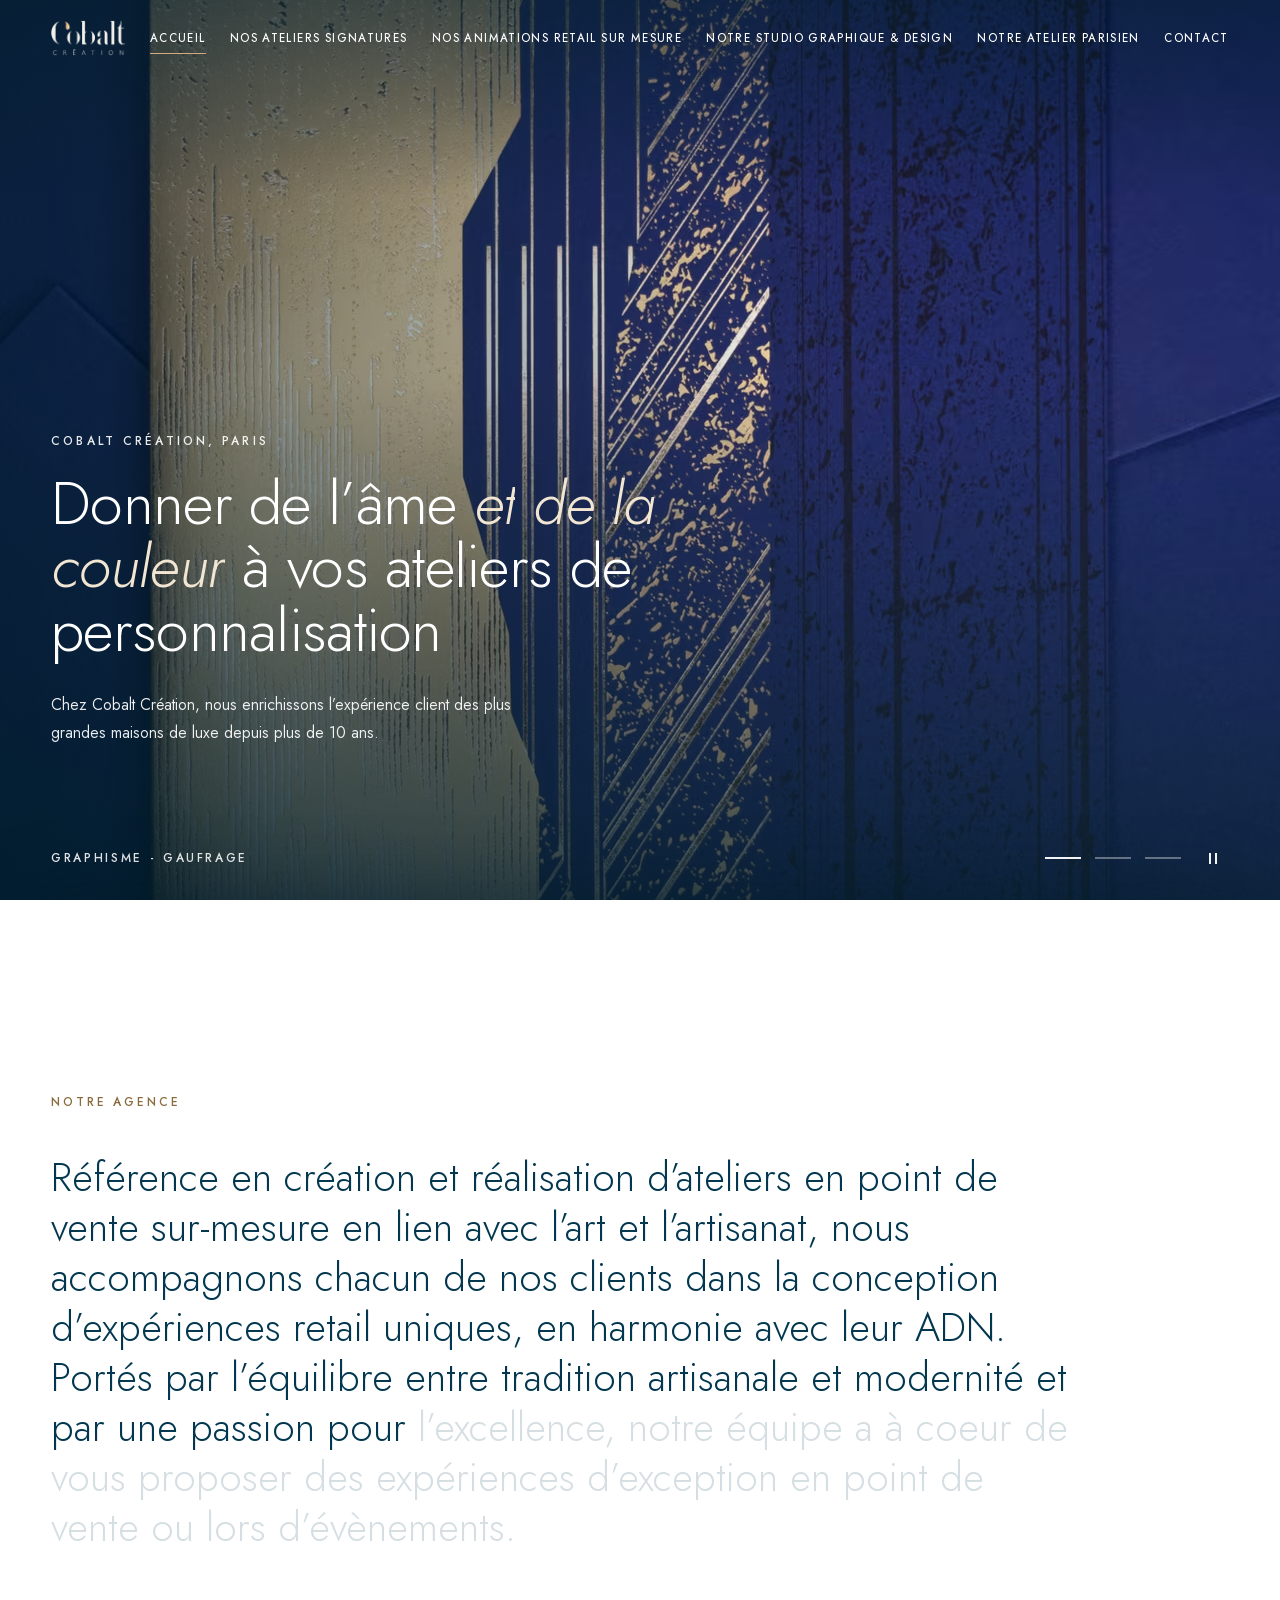
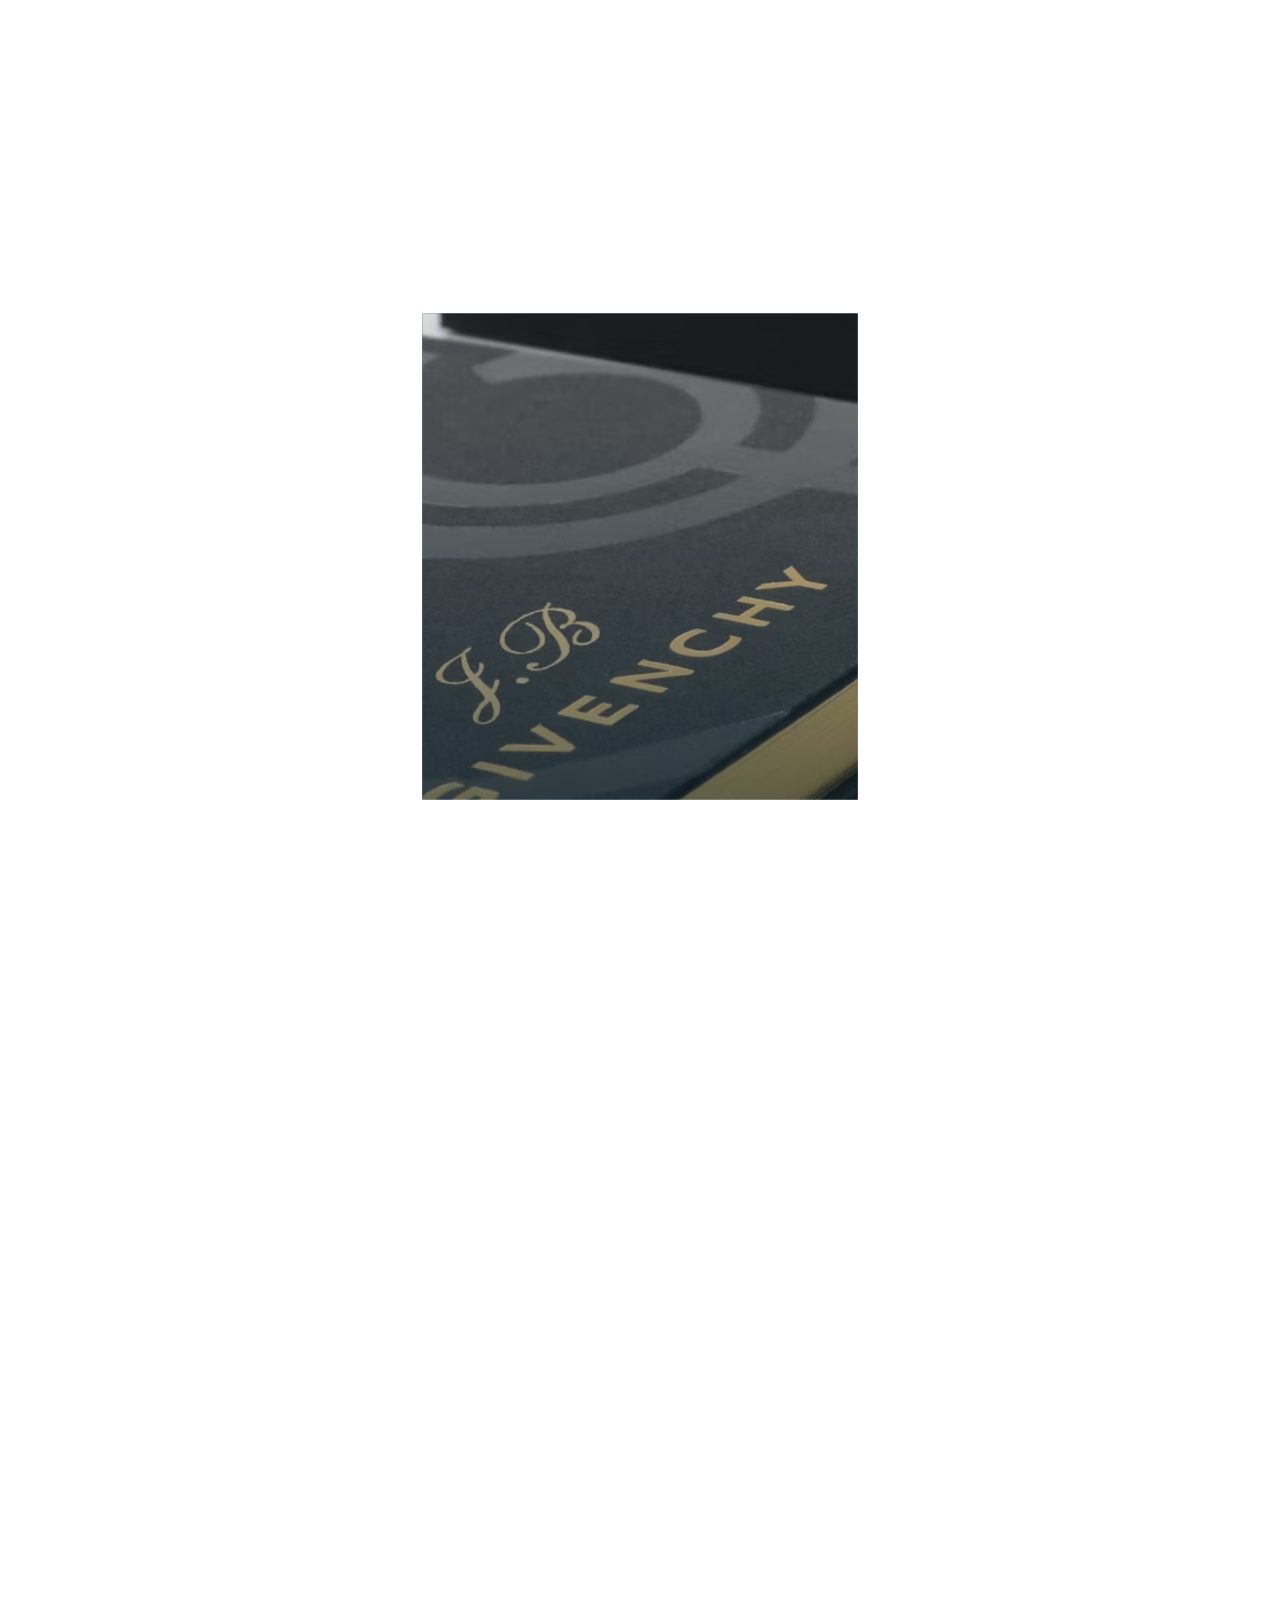
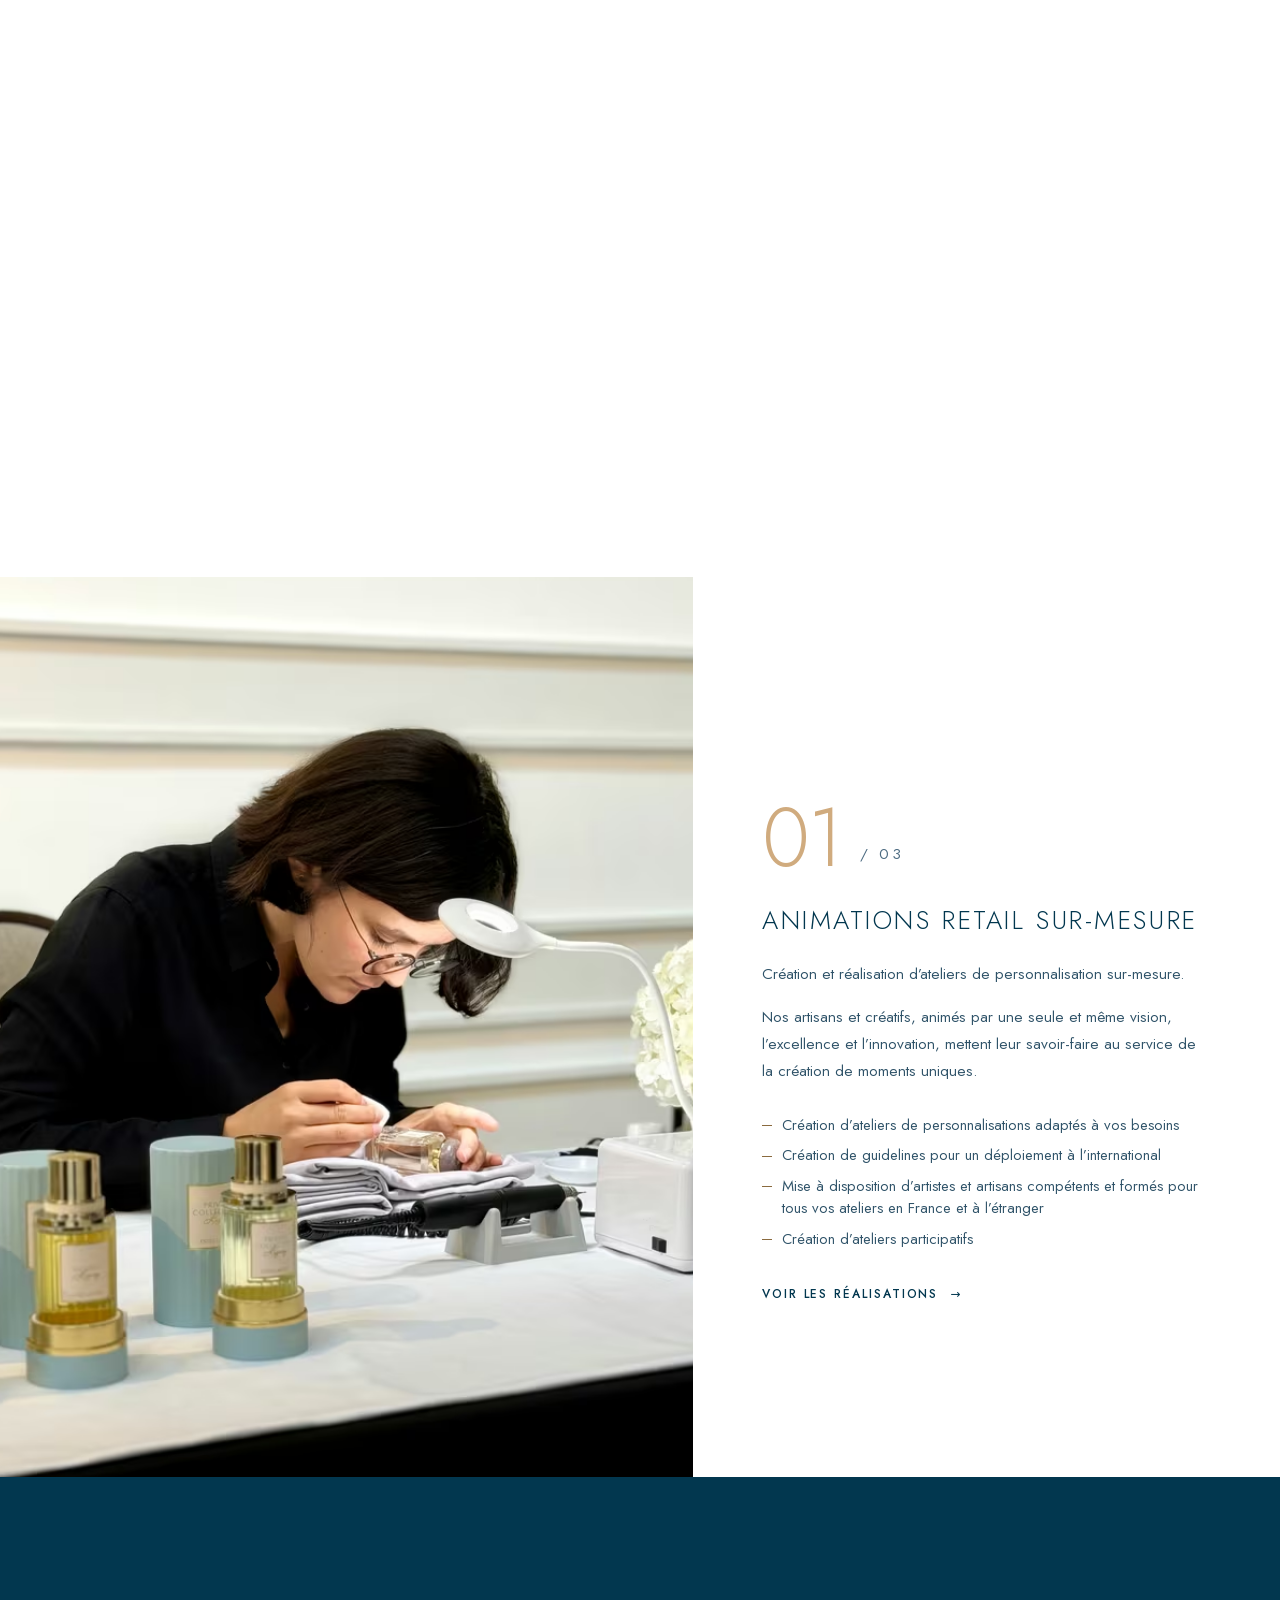
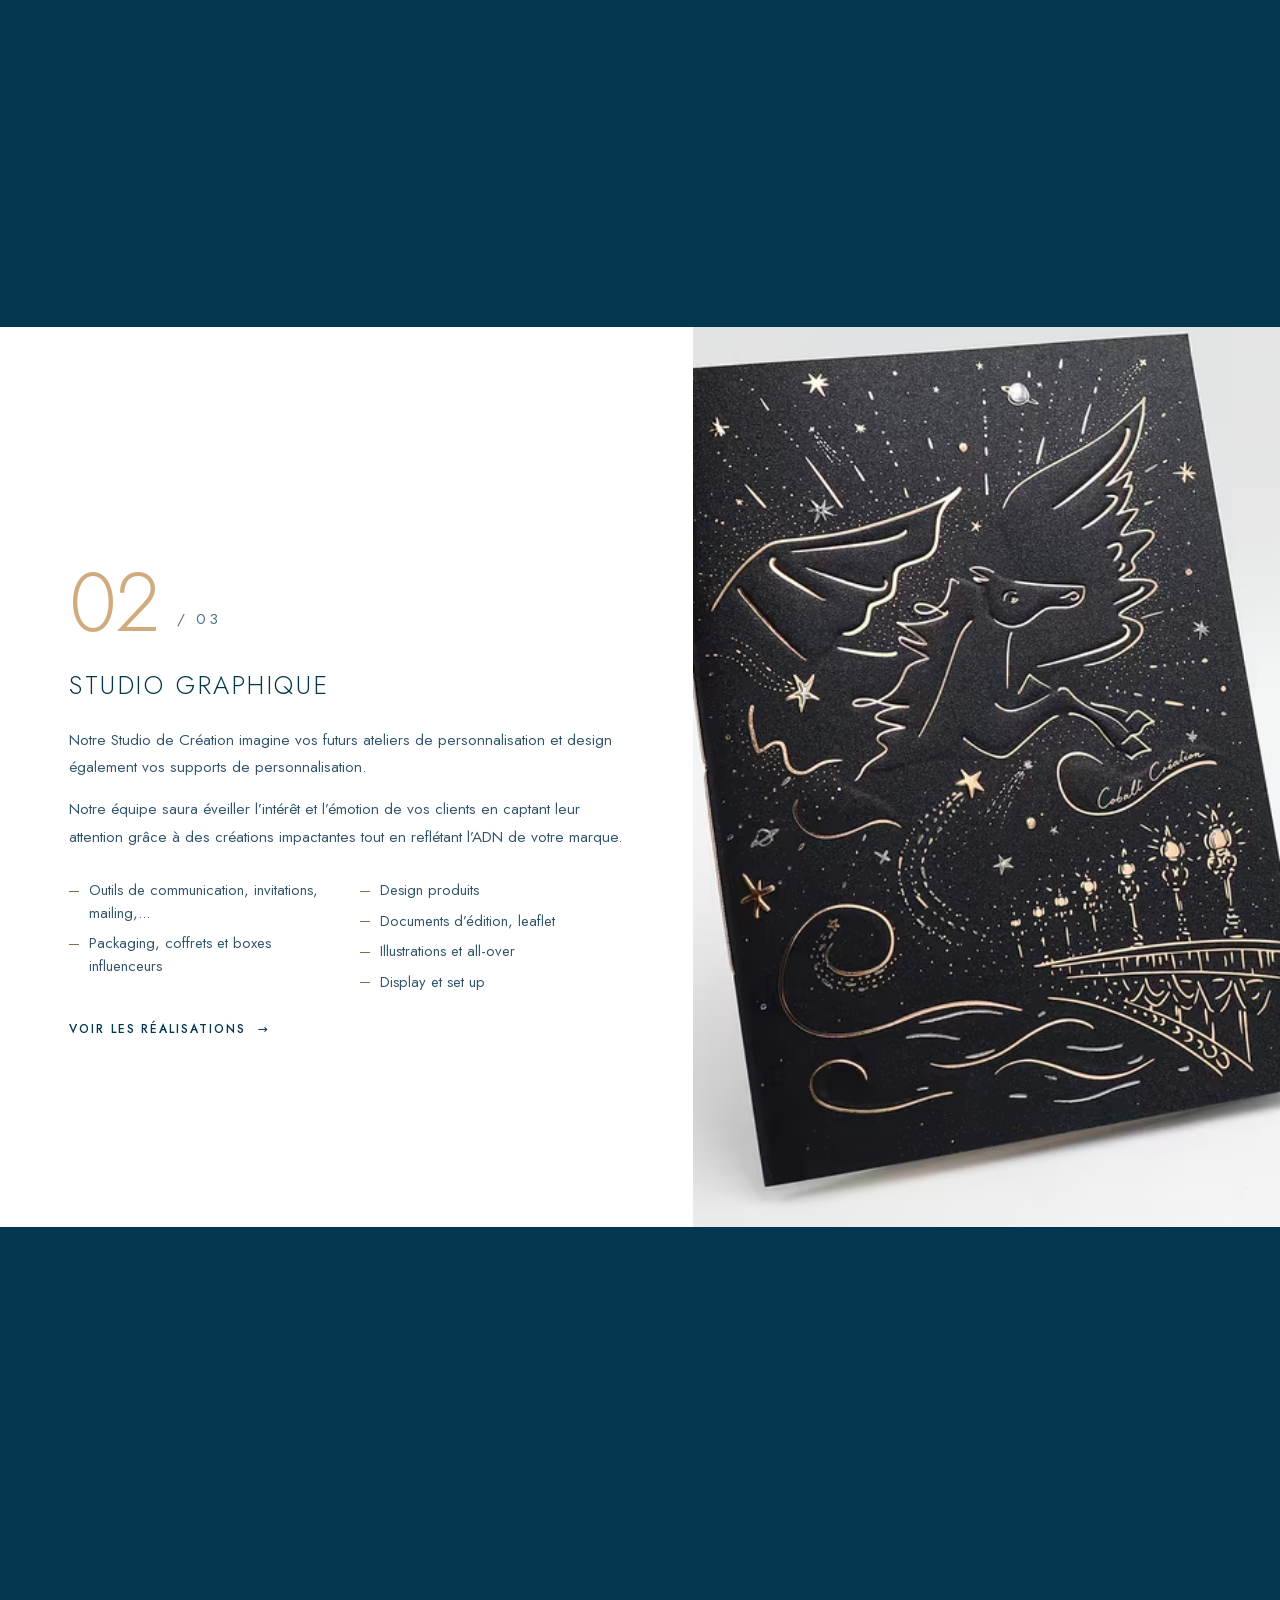
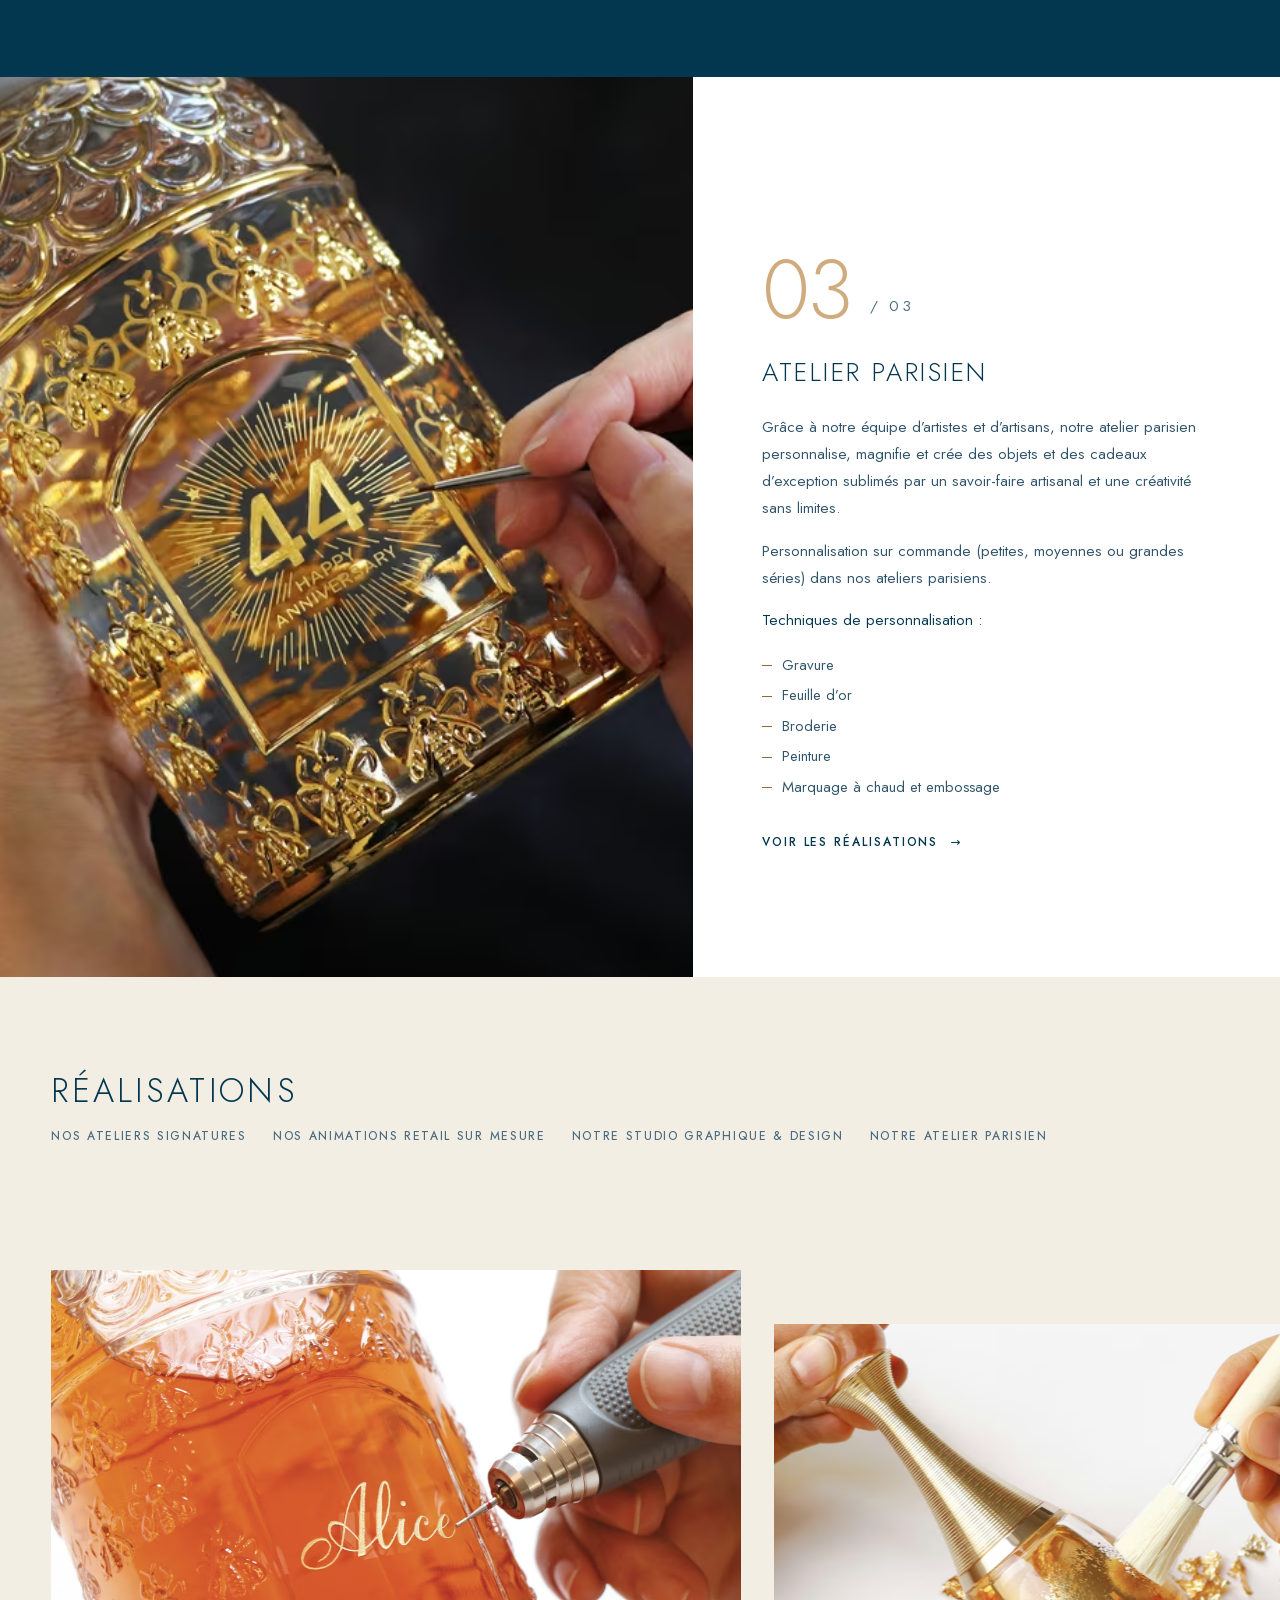
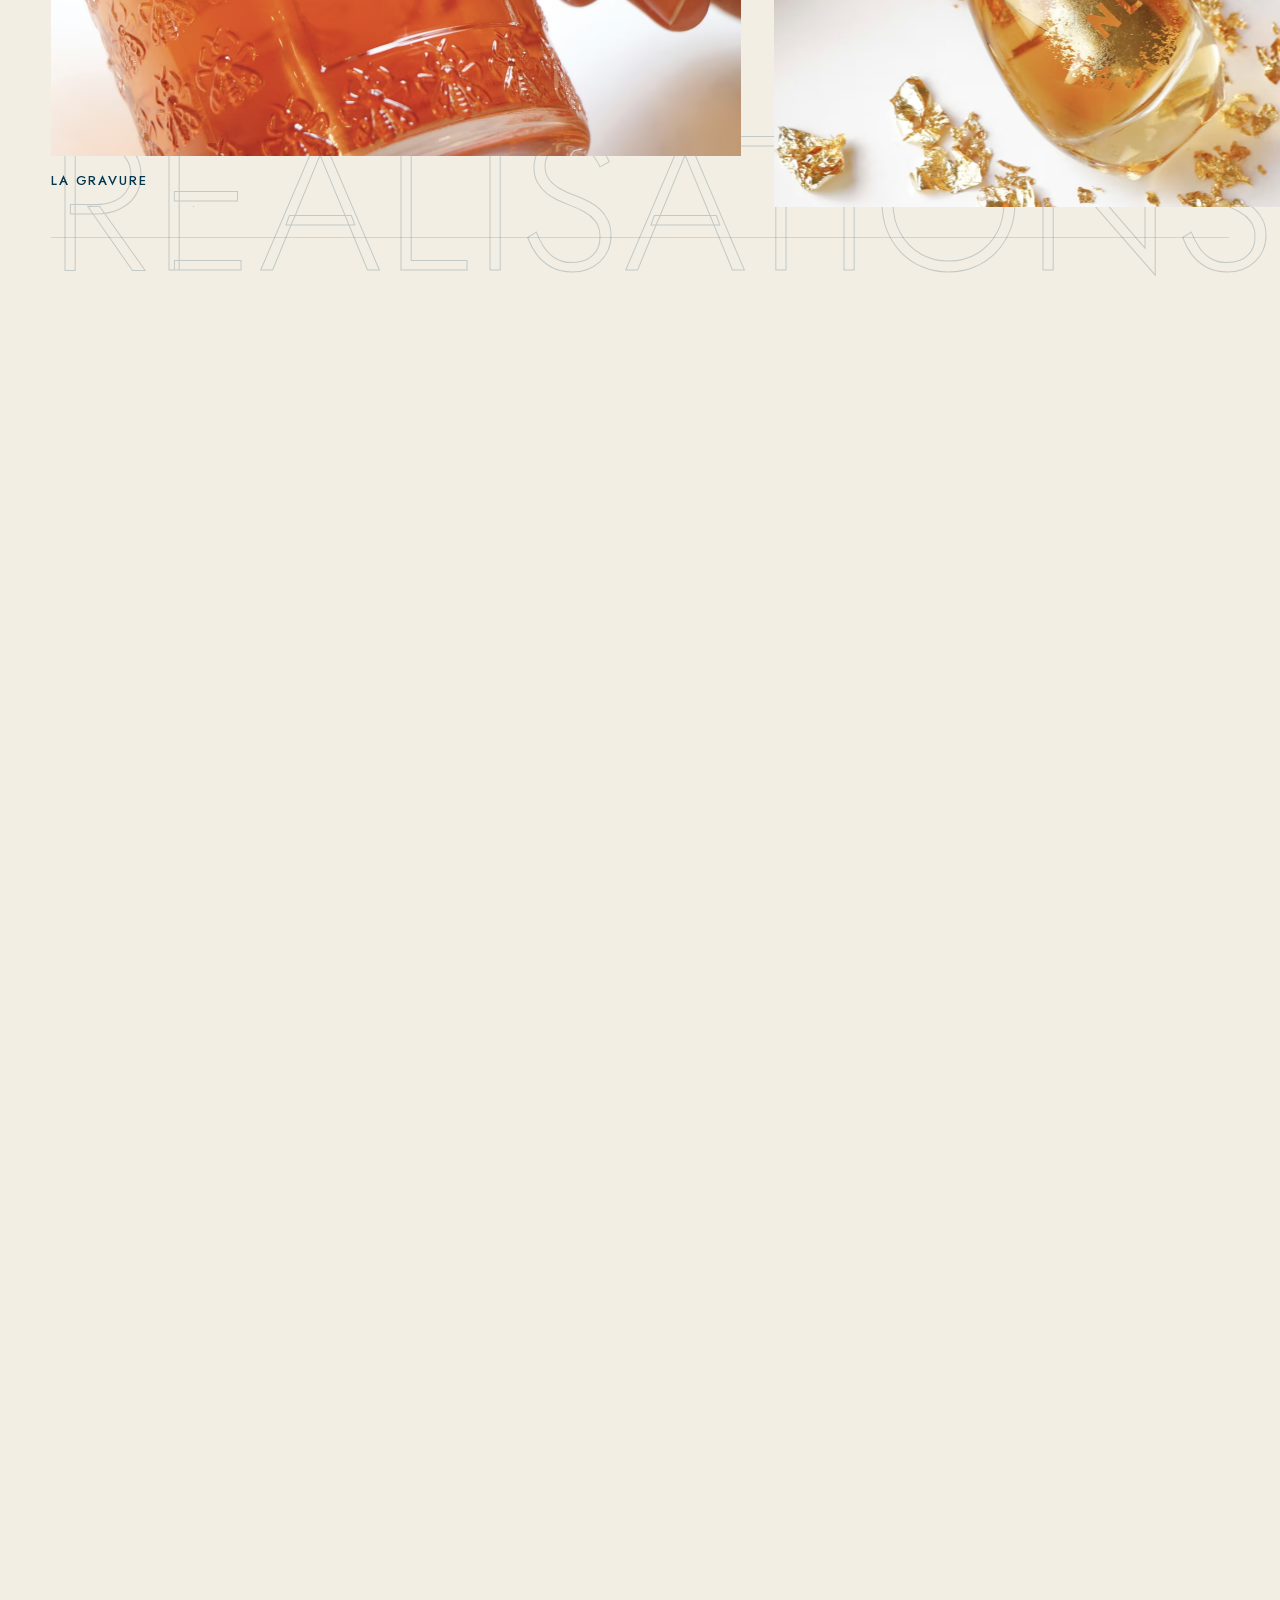
==== index.html @ 77cf64f3 "V2 : chaque section devient une scène (rideau du héros, cadre qui s'ouvre, métiers plein écran, coul" ====
<!doctype html>
<html lang="fr">
<head>
<meta charset="utf-8">
<meta name="viewport" content="width=device-width, initial-scale=1">
<title>Cobalt Création | Paris | Une référence dans l&#x27;univers du luxe</title>
<meta name="description" content="Mettre en lumière l&#x27;univers du Luxe par le biais de l&#x27;art et de l&#x27;artisanat.
L&#x27;équipe de Cobalt Création vous accompagne avec passion et rigueur dans la concrétisation de tous vos projets créatifs.">
<meta name="robots" content="noindex, nofollow">
<link rel="canonical" href="https://www.cobaltcreation.com/">
<meta name="theme-color" content="#ffffff">
<meta property="og:type" content="website">
<meta property="og:locale" content="fr_FR">
<meta property="og:site_name" content="Cobalt Création">
<meta property="og:title" content="Cobalt Création | Paris | Une référence dans l&#x27;univers du luxe">
<meta property="og:description" content="Mettre en lumière l&#x27;univers du Luxe par le biais de l&#x27;art et de l&#x27;artisanat.
L&#x27;équipe de Cobalt Création vous accompagne avec passion et rigueur dans la concrétisation de tous vos projets créatifs.">
<meta property="og:url" content="https://timoteoadrogue.github.io/cobalt-creation-site-v2/">
<meta property="og:image" content="https://timoteoadrogue.github.io/cobalt-creation-site-v2/assets/media/56d6a37866f5-1920.jpg">
<link rel="icon" href="assets/media/favicon-64.png" type="image/png">
<link rel="apple-touch-icon" href="assets/media/apple-touch-icon.png">
<link rel="preload" href="assets/fonts/jost.woff2" as="font" type="font/woff2" crossorigin>
<link rel="stylesheet" href="assets/site.css">
<script>document.documentElement.classList.add('js');try{if(!sessionStorage.getItem('cc-intro')&&!matchMedia('(prefers-reduced-motion: reduce)').matches)document.documentElement.classList.add('is-opening')}catch(e){}</script>
<script src="assets/vendor/gsap.min.js" defer></script>
<script src="assets/vendor/ScrollTrigger.min.js" defer></script>
<script src="assets/vendor/lenis.min.js" defer></script>
<script src="assets/site.js" defer></script>
</head>
<body class="p-home">
<a class="skip" href="#contenu">Aller au contenu</a>
<header class="hd is-over" data-header>
  <a class="hd__logo" href="./" aria-label="Cobalt Création, accueil">
    <img class="hd__logo-ink" src="assets/media/logo-cobalt.png" width="653" height="337" alt="Cobalt Création">
    <img class="hd__logo-cream" src="assets/media/logo-cobalt-creme.png" width="653" height="337" alt="" aria-hidden="true">
  </a>
  <nav class="hd__nav" aria-label="Navigation principale">
    <ul class="hd__list">
<li><a class="" href="./" aria-current="page">Accueil</a></li>
<li><a class="" href="creation-d-objet-unique/">Nos ateliers signatures</a></li>
<li><a class="" href="ateliers-de-personnalisation/">Nos animations retail sur mesure</a></li>
<li><a class="" href="design-graphique-design-papier/">Notre studio graphique &amp; design</a></li>
<li><a class="" href="coffrets-packaging/">Notre atelier parisien</a></li>
<li><a class="" href="contact-feedback/">Contact</a></li>
    </ul>
  </nav>
  <button class="hd__menu" type="button" aria-expanded="false" aria-controls="menu"><span class="hd__burger" aria-hidden="true"></span><span data-menu-label>Menu</span></button>
</header>
<div class="menu" id="menu" data-menu data-lenis-prevent>
  <ul>
<li><a class="menu__link" href="./" aria-current="page">Accueil</a></li>
<li><a class="menu__link" href="creation-d-objet-unique/">Nos ateliers signatures</a></li>
<li><a class="menu__link" href="ateliers-de-personnalisation/">Nos animations retail sur mesure</a></li>
<li><a class="menu__link" href="design-graphique-design-papier/">Notre studio graphique &amp; design</a></li>
<li><a class="menu__link" href="coffrets-packaging/">Notre atelier parisien</a></li>
<li><a class="menu__link" href="contact-feedback/">Contact</a></li>
  </ul>
  <div class="menu__foot">
    <p>35, Boulevard Berthier - 75017 Paris<br><a href="tel:+33144098185">+33 (0) 1 44 09 81 85</a><br><a href="mailto:contact@cobaltcreation.com">contact@cobaltcreation.com</a></p>
  </div>
</div>
<main id="contenu">
<section class="hero" data-banner data-intro tabindex="0" aria-roledescription="carrousel" aria-label="Diaporama, défilement automatique toutes les 3 secondes">
  <div class="hero__slides" data-slides><div class="sl is-on" role="group" aria-roledescription="diapositive" aria-label="1 sur 3" data-name="Graphisme - gaufrage"><picture><source type="image/avif" srcset="assets/media/56d6a37866f5-x733.avif 733w, assets/media/56d6a37866f5-x1200.avif 1200w, assets/media/56d6a37866f5-x1280.avif 1280w, assets/media/56d6a37866f5-x1920.avif 1920w, assets/media/56d6a37866f5-x1980.avif 1980w" sizes="max(100vw, calc(100vh * 0.666))"><img class="sl__img" src="assets/media/56d6a37866f5-x733.jpg" srcset="assets/media/56d6a37866f5-x733.jpg 733w, assets/media/56d6a37866f5-x1200.jpg 1200w, assets/media/56d6a37866f5-x1280.jpg 1280w, assets/media/56d6a37866f5-x1920.jpg 1920w, assets/media/56d6a37866f5-x1980.jpg 1980w" sizes="max(100vw, calc(100vh * 0.666))" width="733" height="1100" alt="" loading="eager" decoding="async" fetchpriority="high"></picture></div><div class="sl" role="group" aria-roledescription="diapositive" aria-label="2 sur 3" data-name="Édition limitée - peinture"><picture><source type="image/avif" srcset="assets/media/2334ebd14cda-x1100.avif 1100w, assets/media/2334ebd14cda-x1280.avif 1280w, assets/media/2334ebd14cda-x1800.avif 1800w, assets/media/2334ebd14cda-x1920.avif 1920w, assets/media/2334ebd14cda-x2560.avif 2560w" sizes="max(100vw, calc(100vh * 1.000))"><img class="sl__img" src="assets/media/2334ebd14cda-x1100.jpg" srcset="assets/media/2334ebd14cda-x1100.jpg 1100w, assets/media/2334ebd14cda-x1280.jpg 1280w, assets/media/2334ebd14cda-x1800.jpg 1800w, assets/media/2334ebd14cda-x1920.jpg 1920w, assets/media/2334ebd14cda-x2560.jpg 2560w" sizes="max(100vw, calc(100vh * 1.000))" width="1100" height="1100" alt="" loading="eager" decoding="async"></picture></div><div class="sl" role="group" aria-roledescription="diapositive" aria-label="3 sur 3" data-name="Artisanat feuille d’or"><picture><source type="image/avif" srcset="assets/media/beea44379bf7-x1280.avif 1280w, assets/media/beea44379bf7-x1650.avif 1650w, assets/media/beea44379bf7-x1920.avif 1920w, assets/media/beea44379bf7-x2560.avif 2560w, assets/media/beea44379bf7-x2700.avif 2700w" sizes="max(100vw, calc(100vh * 1.500))"><img class="sl__img" src="assets/media/beea44379bf7-x1280.jpg" srcset="assets/media/beea44379bf7-x1280.jpg 1280w, assets/media/beea44379bf7-x1650.jpg 1650w, assets/media/beea44379bf7-x1920.jpg 1920w, assets/media/beea44379bf7-x2560.jpg 2560w, assets/media/beea44379bf7-x2700.jpg 2700w" sizes="max(100vw, calc(100vh * 1.500))" width="1280" height="853" alt="" loading="lazy" decoding="async"></picture></div></div>
  <div class="hero__drop" aria-hidden="true" data-drop></div>
  <div class="hero__shade" aria-hidden="true"></div>
  <div class="hero__content wrap" data-hero-content>
    <h1 class="hero__title"><span class="hero__kicker">Cobalt Création, Paris</span><span class="split">Donner de l’âme <em>et de la couleur</em> à vos ateliers de personnalisation</span></h1>
    <p class="hero__sub reveal-soft">Chez Cobalt Création, nous enrichissons l’expérience client des plus grandes maisons de luxe depuis plus de 10 ans.</p>
  </div>
  <div class="hero__foot wrap">
    <p class="hero__name" aria-live="off"><span data-slide-name>Graphisme - gaufrage</span></p>
    <div class="bn__ctrl"><button class="bn__dot" type="button" aria-label="Image 1 sur 3"><span></span></button><button class="bn__dot" type="button" aria-label="Image 2 sur 3"><span></span></button><button class="bn__dot" type="button" aria-label="Image 3 sur 3"><span></span></button><button class="bn__pp" type="button" aria-label="Mettre le diaporama en pause"><span></span></button></div>
  </div>
</section><section class="manifest" aria-labelledby="agence-t">
  <div class="wrap manifest__in">
    <h2 id="agence-t" class="eyebrow">Notre agence</h2>
    <p class="manifest__lit" data-lit><span class="w">Référence</span> <span class="w">en</span> <span class="w">création</span> <span class="w">et</span> <span class="w">réalisation</span> <span class="w">d’ateliers</span> <span class="w">en</span> <span class="w">point</span> <span class="w">de</span> <span class="w">vente</span> <span class="w">sur-mesure</span> <span class="w">en</span> <span class="w">lien</span> <span class="w">avec</span> <span class="w">l’art</span> <span class="w">et</span> <span class="w">l’artisanat,</span> <span class="w">nous</span> <span class="w">accompagnons</span> <span class="w">chacun</span> <span class="w">de</span> <span class="w">nos</span> <span class="w">clients</span> <span class="w">dans</span> <span class="w">la</span> <span class="w">conception</span> <span class="w">d’expériences</span> <span class="w">retail</span> <span class="w">uniques,</span> <span class="w">en</span> <span class="w">harmonie</span> <span class="w">avec</span> <span class="w">leur</span> <span class="w">ADN.</span> <span class="w">Portés</span> <span class="w">par</span> <span class="w">l’équilibre</span> <span class="w">entre</span> <span class="w">tradition</span> <span class="w">artisanale</span> <span class="w">et</span> <span class="w">modernité</span> <span class="w">et</span> <span class="w">par</span> <span class="w">une</span> <span class="w">passion</span> <span class="w">pour</span> <span class="w">l’excellence,</span> <span class="w">notre</span> <span class="w">équipe</span> <span class="w">a</span> <span class="w">à</span> <span class="w">coeur</span> <span class="w">de</span> <span class="w">vous</span> <span class="w">proposer</span> <span class="w">des</span> <span class="w">expériences</span> <span class="w">d’exception</span> <span class="w">en</span> <span class="w">point</span> <span class="w">de</span> <span class="w">vente</span> <span class="w">ou</span> <span class="w">lors</span> <span class="w">d’évènements.</span></p>
  </div>
</section><section class="frame" data-frame aria-labelledby="frame-t">
  <div class="frame__pin">
    <div class="frame__media" data-frame-media><picture><source type="image/avif" srcset="assets/media/bf5377469999-x1280.avif 1280w, assets/media/bf5377469999-x1650.avif 1650w, assets/media/bf5377469999-x1920.avif 1920w, assets/media/bf5377469999-x2560.avif 2560w, assets/media/bf5377469999-x2700.avif 2700w" sizes="max(100vw, calc(100vh * 1.500))"><img class="frame__img" src="assets/media/bf5377469999-x1280.jpg" srcset="assets/media/bf5377469999-x1280.jpg 1280w, assets/media/bf5377469999-x1650.jpg 1650w, assets/media/bf5377469999-x1920.jpg 1920w, assets/media/bf5377469999-x2560.jpg 2560w, assets/media/bf5377469999-x2700.jpg 2700w" sizes="max(100vw, calc(100vh * 1.500))" width="1280" height="853" alt="" loading="lazy" decoding="async"></picture><span class="frame__shade" aria-hidden="true"></span>
      <div class="frame__text wrap">
        <h2 class="frame__k" id="frame-t">Notre mission</h2>
        <p class="frame__p split">Donner de l’âme et de la couleur à vos ateliers de personnalisation, <em>en offrant des créations sur-mesure</em> qui marqueront durablement vos clients.</p>
      </div>
      <p class="frame__cap wrap" aria-hidden="true">Givenchy · Carnet</p>
    </div>
  </div>
</section><section class="stack" aria-label="Nos métiers"><article class="card" style="--i:0">
      <div class="card__in">
        <span class="card__veil" aria-hidden="true"></span>
        <a class="card__media" href="ateliers-de-personnalisation/" tabindex="-1" aria-hidden="true"><picture><source type="image/avif" srcset="assets/media/08cb192d62d2-800.avif 800w, assets/media/08cb192d62d2-1600.avif 1600w" sizes="(max-width: 900px) 100vw, 56vw"><img class="card__img" src="assets/media/08cb192d62d2-800.jpg" srcset="assets/media/08cb192d62d2-800.jpg 800w, assets/media/08cb192d62d2-1600.jpg 1600w" sizes="(max-width: 900px) 100vw, 56vw" width="800" height="1067" alt="" loading="lazy" decoding="async"></picture></a>
        <div class="card__text">
          <p class="card__num" aria-hidden="true"><span>01</span> / 03</p>
          <h3 class="card__t"><a href="ateliers-de-personnalisation/">Animations retail sur-mesure</a></h3>
          <p>Création et réalisation d’ateliers de personnalisation sur-mesure.</p><p>Nos artisans et créatifs, animés par une seule et même vision, l’excellence et l’innovation, mettent leur savoir-faire au service de la création de moments uniques.</p><ul><li>Création d’ateliers de personnalisations adaptés à vos besoins</li><li>Création de guidelines pour un déploiement à l’international</li><li>Mise à disposition d’artistes et artisans compétents et formés pour tous vos ateliers en France et à l’étranger</li><li>Création d’ateliers participatifs</li></ul>
          <a class="more" href="ateliers-de-personnalisation/">Voir les réalisations <span aria-hidden="true">&rarr;</span></a>
        </div>
      </div>
    </article><article class="card" style="--i:1">
      <div class="card__in">
        <span class="card__veil" aria-hidden="true"></span>
        <a class="card__media" href="design-graphique-design-papier/" tabindex="-1" aria-hidden="true"><picture><source type="image/avif" srcset="assets/media/fc2e3c663458-800.avif 800w, assets/media/fc2e3c663458-1600.avif 1600w" sizes="(max-width: 900px) 100vw, 56vw"><img class="card__img" src="assets/media/fc2e3c663458-800.jpg" srcset="assets/media/fc2e3c663458-800.jpg 800w, assets/media/fc2e3c663458-1600.jpg 1600w" sizes="(max-width: 900px) 100vw, 56vw" width="800" height="800" alt="" loading="lazy" decoding="async"></picture></a>
        <div class="card__text">
          <p class="card__num" aria-hidden="true"><span>02</span> / 03</p>
          <h3 class="card__t"><a href="design-graphique-design-papier/">Studio Graphique</a></h3>
          <p>Notre Studio de Création imagine vos futurs ateliers de personnalisation et design également vos supports de personnalisation.</p><p>Notre équipe saura éveiller l’intérêt et l’émotion de vos clients en captant leur attention grâce à des créations impactantes tout en reflétant l’ADN de votre marque.</p><ul><li>Outils de communication, invitations, mailing,...</li><li>Packaging, coffrets et boxes influenceurs</li><li>Design produits</li><li>Documents d’édition, leaflet</li><li>Illustrations et all-over</li><li>Display et set up</li></ul>
          <a class="more" href="design-graphique-design-papier/">Voir les réalisations <span aria-hidden="true">&rarr;</span></a>
        </div>
      </div>
    </article><article class="card" style="--i:2">
      <div class="card__in">
        <span class="card__veil" aria-hidden="true"></span>
        <a class="card__media" href="coffrets-packaging/" tabindex="-1" aria-hidden="true"><picture><source type="image/avif" srcset="assets/media/430ff5e51a03-800.avif 800w, assets/media/430ff5e51a03-1600.avif 1600w" sizes="(max-width: 900px) 100vw, 56vw"><img class="card__img" src="assets/media/430ff5e51a03-800.jpg" srcset="assets/media/430ff5e51a03-800.jpg 800w, assets/media/430ff5e51a03-1600.jpg 1600w" sizes="(max-width: 900px) 100vw, 56vw" width="800" height="800" alt="" loading="lazy" decoding="async"></picture></a>
        <div class="card__text">
          <p class="card__num" aria-hidden="true"><span>03</span> / 03</p>
          <h3 class="card__t"><a href="coffrets-packaging/">Atelier parisien</a></h3>
          <p>Grâce à notre équipe d’artistes et d’artisans, notre atelier parisien personnalise, magnifie et crée des objets et des cadeaux d’exception sublimés par un savoir-faire artisanal et une créativité sans limites.</p><p>Personnalisation sur commande (petites, moyennes ou grandes séries) dans nos ateliers parisiens.</p><p class="card__lead">Techniques de personnalisation :</p><ul><li>Gravure</li><li>Feuille d’or</li><li>Broderie</li><li>Peinture</li><li>Marquage à chaud et embossage</li></ul>
          <a class="more" href="coffrets-packaging/">Voir les réalisations <span aria-hidden="true">&rarr;</span></a>
        </div>
      </div>
    </article></section><section class="hx" aria-labelledby="hx-t" data-hx data-scene="cream">
  <div class="hx__pin">
    <span class="hx__ghost" aria-hidden="true" data-hx-ghost>Réalisations</span>
    <div class="hx__head wrap">
      <h2 id="hx-t" class="h-sec">Réalisations</h2>
      <ul class="hx__rubrics"><li><a href="creation-d-objet-unique/">Nos ateliers signatures</a></li><li><a href="ateliers-de-personnalisation/">Nos animations retail sur mesure</a></li><li><a href="design-graphique-design-papier/">Notre studio graphique &amp; design</a></li><li><a href="coffrets-packaging/">Notre atelier parisien</a></li></ul>
    </div>
    <div class="hx__viewport"><ul class="hx__track" data-hx-track><li class="hx__item" style="--ar:1.419"><a href="creation-d-objet-unique/#piece-2"><span class="hx__frame"><picture><source type="image/avif" srcset="assets/media/50a83d9d3d18-800.avif 800w, assets/media/50a83d9d3d18-1600.avif 1600w" sizes="(max-width: 900px) 78vw, calc(62vh * 1.65)"><img class="hx__img" src="assets/media/50a83d9d3d18-800.jpg" srcset="assets/media/50a83d9d3d18-800.jpg 800w, assets/media/50a83d9d3d18-1600.jpg 1600w" sizes="(max-width: 900px) 78vw, calc(62vh * 1.65)" width="800" height="564" alt="La Gravure" loading="lazy" decoding="async"></picture></span><span class="hx__cap"><span class="hx__t">La Gravure</span><span class="hx__s"></span><span class="hx__r">Nos ateliers signatures</span></span></a></li><li class="hx__item" style="--ar:1.419"><a href="creation-d-objet-unique/#piece-3"><span class="hx__frame"><picture><source type="image/avif" srcset="assets/media/e299d102def1-800.avif 800w, assets/media/e299d102def1-1600.avif 1600w" sizes="(max-width: 900px) 78vw, calc(62vh * 1.65)"><img class="hx__img" src="assets/media/e299d102def1-800.jpg" srcset="assets/media/e299d102def1-800.jpg 800w, assets/media/e299d102def1-1600.jpg 1600w" sizes="(max-width: 900px) 78vw, calc(62vh * 1.65)" width="800" height="564" alt="La feuille d’or" loading="lazy" decoding="async"></picture></span><span class="hx__cap"><span class="hx__t">La feuille d’or</span><span class="hx__s"></span><span class="hx__r">Nos ateliers signatures</span></span></a></li><li class="hx__item" style="--ar:1.419"><a href="creation-d-objet-unique/#piece-4"><span class="hx__frame"><picture><source type="image/avif" srcset="assets/media/facebf48bc61-800.avif 800w, assets/media/facebf48bc61-1600.avif 1600w" sizes="(max-width: 900px) 78vw, calc(62vh * 1.65)"><img class="hx__img" src="assets/media/facebf48bc61-800.jpg" srcset="assets/media/facebf48bc61-800.jpg 800w, assets/media/facebf48bc61-1600.jpg 1600w" sizes="(max-width: 900px) 78vw, calc(62vh * 1.65)" width="800" height="564" alt="L’illustration" loading="lazy" decoding="async"></picture></span><span class="hx__cap"><span class="hx__t">L’illustration</span><span class="hx__s"></span><span class="hx__r">Nos ateliers signatures</span></span></a></li><li class="hx__item" style="--ar:1.419"><a href="creation-d-objet-unique/#piece-5"><span class="hx__frame"><picture><source type="image/avif" srcset="assets/media/b8a227d0afb9-800.avif 800w, assets/media/b8a227d0afb9-1600.avif 1600w" sizes="(max-width: 900px) 78vw, calc(62vh * 1.65)"><img class="hx__img" src="assets/media/b8a227d0afb9-800.jpg" srcset="assets/media/b8a227d0afb9-800.jpg 800w, assets/media/b8a227d0afb9-1600.jpg 1600w" sizes="(max-width: 900px) 78vw, calc(62vh * 1.65)" width="800" height="564" alt="L’embossage et la dorure à chaud" loading="lazy" decoding="async"></picture></span><span class="hx__cap"><span class="hx__t">L’embossage et la dorure à chaud</span><span class="hx__s"></span><span class="hx__r">Nos ateliers signatures</span></span></a></li><li class="hx__item" style="--ar:1.000"><a href="ateliers-de-personnalisation/#piece-1"><span class="hx__frame"><picture><source type="image/avif" srcset="assets/media/0a2355af026d-800.avif 800w, assets/media/0a2355af026d-1536.avif 1536w" sizes="(max-width: 900px) 78vw, calc(62vh * 1.16)"><img class="hx__img" src="assets/media/0a2355af026d-800.jpg" srcset="assets/media/0a2355af026d-800.jpg 800w, assets/media/0a2355af026d-1536.jpg 1536w" sizes="(max-width: 900px) 78vw, calc(62vh * 1.16)" width="800" height="800" alt="Ruinart, Carte Blanche 2023, Atelier évènementiel - Dorure à chaud" loading="lazy" decoding="async"></picture></span><span class="hx__cap"><span class="hx__t">Ruinart</span><span class="hx__s">Carte Blanche 2023 · Atelier évènementiel - Dorure à chaud</span><span class="hx__r">Nos animations retail sur mesure</span></span></a></li><li class="hx__item" style="--ar:1.000"><a href="ateliers-de-personnalisation/#piece-2"><span class="hx__frame"><picture><source type="image/avif" srcset="assets/media/ed1e4c8ec7b2-800.avif 800w, assets/media/ed1e4c8ec7b2-1600.avif 1600w" sizes="(max-width: 900px) 78vw, calc(62vh * 1.16)"><img class="hx__img" src="assets/media/ed1e4c8ec7b2-800.jpg" srcset="assets/media/ed1e4c8ec7b2-800.jpg 800w, assets/media/ed1e4c8ec7b2-1600.jpg 1600w" sizes="(max-width: 900px) 78vw, calc(62vh * 1.16)" width="800" height="800" alt="Givenchy, La Collection Particulière, Atelier retail - Gravure" loading="lazy" decoding="async"></picture></span><span class="hx__cap"><span class="hx__t">Givenchy</span><span class="hx__s">La Collection Particulière · Atelier retail - Gravure</span><span class="hx__r">Nos animations retail sur mesure</span></span></a></li><li class="hx__item" style="--ar:0.667"><a href="ateliers-de-personnalisation/#piece-3"><span class="hx__frame"><picture><source type="image/avif" srcset="assets/media/63471216a14a-800.avif 800w, assets/media/63471216a14a-1600.avif 1600w" sizes="(max-width: 900px) 78vw, calc(62vh * 0.77)"><img class="hx__img" src="assets/media/63471216a14a-800.jpg" srcset="assets/media/63471216a14a-800.jpg 800w, assets/media/63471216a14a-1600.jpg 1600w" sizes="(max-width: 900px) 78vw, calc(62vh * 0.77)" width="800" height="1200" alt="Dior, Xmas Parties 2024, Confection de Couronnes de Noël" loading="lazy" decoding="async"></picture></span><span class="hx__cap"><span class="hx__t">Dior</span><span class="hx__s">Xmas Parties 2024 · Confection de Couronnes de Noël</span><span class="hx__r">Nos animations retail sur mesure</span></span></a></li><li class="hx__item" style="--ar:1.000"><a href="ateliers-de-personnalisation/#piece-4"><span class="hx__frame"><picture><source type="image/avif" srcset="assets/media/74d21afe5a7d-800.avif 800w, assets/media/74d21afe5a7d-1600.avif 1600w" sizes="(max-width: 900px) 78vw, calc(62vh * 1.16)"><img class="hx__img" src="assets/media/74d21afe5a7d-800.jpg" srcset="assets/media/74d21afe5a7d-800.jpg 800w, assets/media/74d21afe5a7d-1600.jpg 1600w" sizes="(max-width: 900px) 78vw, calc(62vh * 1.16)" width="800" height="800" alt="Guerlain, Abeille Royale, Atelier Participatif - Composition Florale" loading="lazy" decoding="async"></picture></span><span class="hx__cap"><span class="hx__t">Guerlain</span><span class="hx__s">Abeille Royale · Atelier Participatif - Composition Florale</span><span class="hx__r">Nos animations retail sur mesure</span></span></a></li><li class="hx__item" style="--ar:0.667"><a href="design-graphique-design-papier/#piece-1"><span class="hx__frame"><picture><source type="image/avif" srcset="assets/media/40a8eebbf9c0-800.avif 800w, assets/media/40a8eebbf9c0-1600.avif 1600w" sizes="(max-width: 900px) 78vw, calc(62vh * 0.77)"><img class="hx__img" src="assets/media/40a8eebbf9c0-800.jpg" srcset="assets/media/40a8eebbf9c0-800.jpg 800w, assets/media/40a8eebbf9c0-1600.jpg 1600w" sizes="(max-width: 900px) 78vw, calc(62vh * 0.77)" width="800" height="1200" alt="Evidens de Beauté, Chinese New Year 2025" loading="lazy" decoding="async"></picture></span><span class="hx__cap"><span class="hx__t">Evidens de Beauté</span><span class="hx__s">Chinese New Year 2025</span><span class="hx__r">Notre studio graphique &amp; design</span></span></a></li><li class="hx__item" style="--ar:1.400"><a href="design-graphique-design-papier/#piece-2"><span class="hx__frame"><picture><source type="image/avif" srcset="assets/media/dd7d7397eb9f-800.avif 800w, assets/media/dd7d7397eb9f-1600.avif 1600w" sizes="(max-width: 900px) 78vw, calc(62vh * 1.62)"><img class="hx__img" src="assets/media/dd7d7397eb9f-800.jpg" srcset="assets/media/dd7d7397eb9f-800.jpg 800w, assets/media/dd7d7397eb9f-1600.jpg 1600w" sizes="(max-width: 900px) 78vw, calc(62vh * 1.62)" width="800" height="571" alt="Guerlain, Néroli Plein Sud" loading="lazy" decoding="async"></picture></span><span class="hx__cap"><span class="hx__t">Guerlain</span><span class="hx__s">Néroli Plein Sud</span><span class="hx__r">Notre studio graphique &amp; design</span></span></a></li><li class="hx__item" style="--ar:1.379"><a href="design-graphique-design-papier/#piece-3"><span class="hx__frame"><picture><source type="image/avif" srcset="assets/media/13d0253e40a6-800.avif 800w, assets/media/13d0253e40a6-1600.avif 1600w" sizes="(max-width: 900px) 78vw, calc(62vh * 1.60)"><img class="hx__img" src="assets/media/13d0253e40a6-800.jpg" srcset="assets/media/13d0253e40a6-800.jpg 800w, assets/media/13d0253e40a6-1600.jpg 1600w" sizes="(max-width: 900px) 78vw, calc(62vh * 1.60)" width="800" height="580" alt="Evidens de Beauté, Carte de Voeux 2024" loading="lazy" decoding="async"></picture></span><span class="hx__cap"><span class="hx__t">Evidens de Beauté</span><span class="hx__s">Carte de Voeux 2024</span><span class="hx__r">Notre studio graphique &amp; design</span></span></a></li><li class="hx__item" style="--ar:0.667"><a href="design-graphique-design-papier/#piece-4"><span class="hx__frame"><picture><source type="image/avif" srcset="assets/media/522f2b9f472d-800.avif 800w, assets/media/522f2b9f472d-1600.avif 1600w" sizes="(max-width: 900px) 78vw, calc(62vh * 0.77)"><img class="hx__img" src="assets/media/522f2b9f472d-800.jpg" srcset="assets/media/522f2b9f472d-800.jpg 800w, assets/media/522f2b9f472d-1600.jpg 1600w" sizes="(max-width: 900px) 78vw, calc(62vh * 0.77)" width="800" height="1200" alt="Éditions Cobalt Création, Carnet 2025" loading="lazy" decoding="async"></picture></span><span class="hx__cap"><span class="hx__t">Éditions Cobalt Création</span><span class="hx__s">Carnet 2025</span><span class="hx__r">Notre studio graphique &amp; design</span></span></a></li><li class="hx__item" style="--ar:1.000"><a href="coffrets-packaging/#piece-1"><span class="hx__frame"><picture><source type="image/avif" srcset="assets/media/396411c5f961-800.avif 800w, assets/media/396411c5f961-1600.avif 1600w" sizes="(max-width: 900px) 78vw, calc(62vh * 1.16)"><img class="hx__img" src="assets/media/396411c5f961-800.jpg" srcset="assets/media/396411c5f961-800.jpg 800w, assets/media/396411c5f961-1600.jpg 1600w" sizes="(max-width: 900px) 78vw, calc(62vh * 1.16)" width="800" height="800" alt="Glenmorangie, Pièce unique - Gravure et feuille d’or" loading="lazy" decoding="async"></picture></span><span class="hx__cap"><span class="hx__t">Glenmorangie</span><span class="hx__s">Pièce unique - Gravure et feuille d’or</span><span class="hx__r">Notre atelier parisien</span></span></a></li><li class="hx__item" style="--ar:1.479"><a href="coffrets-packaging/#piece-2"><span class="hx__frame"><picture><source type="image/avif" srcset="assets/media/d891365d6708-800.avif 800w, assets/media/d891365d6708-1600.avif 1600w" sizes="(max-width: 900px) 78vw, calc(62vh * 1.72)"><img class="hx__img" src="assets/media/d891365d6708-800.jpg" srcset="assets/media/d891365d6708-800.jpg 800w, assets/media/d891365d6708-1600.jpg 1600w" sizes="(max-width: 900px) 78vw, calc(62vh * 1.72)" width="800" height="541" alt="Guerlain, Personnalisation d’une série de 25 coffrets pour Holidays 2024 - Strass et Motifs" loading="lazy" decoding="async"></picture></span><span class="hx__cap"><span class="hx__t">Guerlain</span><span class="hx__s">Personnalisation d’une série de 25 coffrets pour Holidays 2024 - Strass et Motifs</span><span class="hx__r">Notre atelier parisien</span></span></a></li><li class="hx__item" style="--ar:1.000"><a href="coffrets-packaging/#piece-3"><span class="hx__frame"><picture><source type="image/avif" srcset="assets/media/7ea76c0f7e48-800.avif 800w, assets/media/7ea76c0f7e48-1600.avif 1600w" sizes="(max-width: 900px) 78vw, calc(62vh * 1.16)"><img class="hx__img" src="assets/media/7ea76c0f7e48-800.jpg" srcset="assets/media/7ea76c0f7e48-800.jpg 800w, assets/media/7ea76c0f7e48-1600.jpg 1600w" sizes="(max-width: 900px) 78vw, calc(62vh * 1.16)" width="800" height="800" alt="Cartier, Personnalisation d’une série de céramiques" loading="lazy" decoding="async"></picture></span><span class="hx__cap"><span class="hx__t">Cartier</span><span class="hx__s">Personnalisation d’une série de céramiques</span><span class="hx__r">Notre atelier parisien</span></span></a></li><li class="hx__item" style="--ar:0.800"><a href="coffrets-packaging/#piece-4"><span class="hx__frame"><picture><source type="image/avif" srcset="assets/media/c43d20aaf56c-800.avif 800w, assets/media/c43d20aaf56c-1600.avif 1600w" sizes="(max-width: 900px) 78vw, calc(62vh * 0.93)"><img class="hx__img" src="assets/media/c43d20aaf56c-800.jpg" srcset="assets/media/c43d20aaf56c-800.jpg 800w, assets/media/c43d20aaf56c-1600.jpg 1600w" sizes="(max-width: 900px) 78vw, calc(62vh * 0.93)" width="800" height="1000" alt="Carine Roitfeld, Édition Limitée pour Harrod’s" loading="lazy" decoding="async"></picture></span><span class="hx__cap"><span class="hx__t">Carine Roitfeld</span><span class="hx__s">Édition Limitée pour Harrod’s</span><span class="hx__r">Notre atelier parisien</span></span></a></li></ul></div>
    <div class="hx__bar wrap" aria-hidden="true"><span data-hx-bar></span></div>
  </div>
</section><section class="fb" aria-labelledby="book-t" data-fb data-scene="ink">
  <div class="fb__pin">
    <div class="fb__head wrap">
      <h2 id="book-t" class="h-sec"><span class="split">Notre book</span></h2>
      <p class="fb__chapter" aria-live="off"><span data-fb-chapter>Le book</span></p>
      <div class="fb__dl"><a class="book__btn" href="assets/media/cobalt-creation-book.pdf" download="Cobalt-Creation-Book.pdf"><span>Télécharger notre book</span><span aria-hidden="true">&darr;</span></a><span class="book__meta">PDF, 9,7 Mo</span></div>
    </div>
    <div class="fb__stage"><div class="fb__book" data-fb-book><div class="fb__leaf" data-chapter="Animations points de ventes"><div class="fb__face fb__front"><picture><source type="image/avif" srcset="assets/media/book/p01-560.avif 560w, assets/media/book/p01-1120.avif 1120w" sizes="(max-width: 900px) 78vw, 560px"><img src="assets/media/book/p01-560.jpg" srcset="assets/media/book/p01-560.jpg 560w, assets/media/book/p01-1120.jpg 1120w" sizes="(max-width: 900px) 78vw, 560px" width="560" height="560" alt="Le book de Cobalt Création, page 1" loading="eager" decoding="async"></picture><span class="fb__sheen" aria-hidden="true"></span></div><div class="fb__face fb__back"><picture><source type="image/avif" srcset="assets/media/book/p02-560.avif 560w, assets/media/book/p02-1120.avif 1120w" sizes="(max-width: 900px) 78vw, 560px"><img src="assets/media/book/p02-560.jpg" srcset="assets/media/book/p02-560.jpg 560w, assets/media/book/p02-1120.jpg 1120w" sizes="(max-width: 900px) 78vw, 560px" width="560" height="560" alt="Le book de Cobalt Création, page 2" loading="lazy" decoding="async"></picture><span class="fb__sheen" aria-hidden="true"></span></div></div><div class="fb__leaf" data-chapter="Animations points de ventes"><div class="fb__face fb__front"><picture><source type="image/avif" srcset="assets/media/book/p03-560.avif 560w, assets/media/book/p03-1120.avif 1120w" sizes="(max-width: 900px) 78vw, 560px"><img src="assets/media/book/p03-560.jpg" srcset="assets/media/book/p03-560.jpg 560w, assets/media/book/p03-1120.jpg 1120w" sizes="(max-width: 900px) 78vw, 560px" width="560" height="560" alt="Le book de Cobalt Création, page 3" loading="lazy" decoding="async"></picture><span class="fb__sheen" aria-hidden="true"></span></div><div class="fb__face fb__back"><picture><source type="image/avif" srcset="assets/media/book/p04-560.avif 560w, assets/media/book/p04-1120.avif 1120w" sizes="(max-width: 900px) 78vw, 560px"><img src="assets/media/book/p04-560.jpg" srcset="assets/media/book/p04-560.jpg 560w, assets/media/book/p04-1120.jpg 1120w" sizes="(max-width: 900px) 78vw, 560px" width="560" height="560" alt="Le book de Cobalt Création, page 4" loading="lazy" decoding="async"></picture><span class="fb__sheen" aria-hidden="true"></span></div></div><div class="fb__leaf" data-chapter="Animations points de ventes"><div class="fb__face fb__front"><picture><source type="image/avif" srcset="assets/media/book/p07-560.avif 560w, assets/media/book/p07-1120.avif 1120w" sizes="(max-width: 900px) 78vw, 560px"><img src="assets/media/book/p07-560.jpg" srcset="assets/media/book/p07-560.jpg 560w, assets/media/book/p07-1120.jpg 1120w" sizes="(max-width: 900px) 78vw, 560px" width="560" height="560" alt="Le book de Cobalt Création, page 7" loading="lazy" decoding="async"></picture><span class="fb__sheen" aria-hidden="true"></span></div><div class="fb__face fb__back"><picture><source type="image/avif" srcset="assets/media/book/p08-560.avif 560w, assets/media/book/p08-1120.avif 1120w" sizes="(max-width: 900px) 78vw, 560px"><img src="assets/media/book/p08-560.jpg" srcset="assets/media/book/p08-560.jpg 560w, assets/media/book/p08-1120.jpg 1120w" sizes="(max-width: 900px) 78vw, 560px" width="560" height="560" alt="Le book de Cobalt Création, page 8" loading="lazy" decoding="async"></picture><span class="fb__sheen" aria-hidden="true"></span></div></div><div class="fb__leaf" data-chapter="Commandes spéciales"><div class="fb__face fb__front"><picture><source type="image/avif" srcset="assets/media/book/p10-560.avif 560w, assets/media/book/p10-1120.avif 1120w" sizes="(max-width: 900px) 78vw, 560px"><img src="assets/media/book/p10-560.jpg" srcset="assets/media/book/p10-560.jpg 560w, assets/media/book/p10-1120.jpg 1120w" sizes="(max-width: 900px) 78vw, 560px" width="560" height="560" alt="Le book de Cobalt Création, page 10" loading="lazy" decoding="async"></picture><span class="fb__sheen" aria-hidden="true"></span></div><div class="fb__face fb__back"><picture><source type="image/avif" srcset="assets/media/book/p11-560.avif 560w, assets/media/book/p11-1120.avif 1120w" sizes="(max-width: 900px) 78vw, 560px"><img src="assets/media/book/p11-560.jpg" srcset="assets/media/book/p11-560.jpg 560w, assets/media/book/p11-1120.jpg 1120w" sizes="(max-width: 900px) 78vw, 560px" width="560" height="560" alt="Le book de Cobalt Création, page 11" loading="lazy" decoding="async"></picture><span class="fb__sheen" aria-hidden="true"></span></div></div><div class="fb__leaf" data-chapter="Commandes spéciales"><div class="fb__face fb__front"><picture><source type="image/avif" srcset="assets/media/book/p20-560.avif 560w, assets/media/book/p20-1120.avif 1120w" sizes="(max-width: 900px) 78vw, 560px"><img src="assets/media/book/p20-560.jpg" srcset="assets/media/book/p20-560.jpg 560w, assets/media/book/p20-1120.jpg 1120w" sizes="(max-width: 900px) 78vw, 560px" width="560" height="560" alt="Le book de Cobalt Création, page 20" loading="lazy" decoding="async"></picture><span class="fb__sheen" aria-hidden="true"></span></div><div class="fb__face fb__back"><picture><source type="image/avif" srcset="assets/media/book/p21-560.avif 560w, assets/media/book/p21-1120.avif 1120w" sizes="(max-width: 900px) 78vw, 560px"><img src="assets/media/book/p21-560.jpg" srcset="assets/media/book/p21-560.jpg 560w, assets/media/book/p21-1120.jpg 1120w" sizes="(max-width: 900px) 78vw, 560px" width="560" height="560" alt="Le book de Cobalt Création, page 21" loading="lazy" decoding="async"></picture><span class="fb__sheen" aria-hidden="true"></span></div></div><div class="fb__leaf" data-chapter="Design graphique / Design papier"><div class="fb__face fb__front"><picture><source type="image/avif" srcset="assets/media/book/p22-560.avif 560w, assets/media/book/p22-1120.avif 1120w" sizes="(max-width: 900px) 78vw, 560px"><img src="assets/media/book/p22-560.jpg" srcset="assets/media/book/p22-560.jpg 560w, assets/media/book/p22-1120.jpg 1120w" sizes="(max-width: 900px) 78vw, 560px" width="560" height="560" alt="Le book de Cobalt Création, page 22" loading="lazy" decoding="async"></picture><span class="fb__sheen" aria-hidden="true"></span></div><div class="fb__face fb__back"><picture><source type="image/avif" srcset="assets/media/book/p23-560.avif 560w, assets/media/book/p23-1120.avif 1120w" sizes="(max-width: 900px) 78vw, 560px"><img src="assets/media/book/p23-560.jpg" srcset="assets/media/book/p23-560.jpg 560w, assets/media/book/p23-1120.jpg 1120w" sizes="(max-width: 900px) 78vw, 560px" width="560" height="560" alt="Le book de Cobalt Création, page 23" loading="lazy" decoding="async"></picture><span class="fb__sheen" aria-hidden="true"></span></div></div><div class="fb__leaf" data-chapter="Design graphique / Design papier"><div class="fb__face fb__front"><picture><source type="image/avif" srcset="assets/media/book/p28-560.avif 560w, assets/media/book/p28-1120.avif 1120w" sizes="(max-width: 900px) 78vw, 560px"><img src="assets/media/book/p28-560.jpg" srcset="assets/media/book/p28-560.jpg 560w, assets/media/book/p28-1120.jpg 1120w" sizes="(max-width: 900px) 78vw, 560px" width="560" height="560" alt="Le book de Cobalt Création, page 28" loading="lazy" decoding="async"></picture><span class="fb__sheen" aria-hidden="true"></span></div><div class="fb__face fb__back"><picture><source type="image/avif" srcset="assets/media/book/p29-560.avif 560w, assets/media/book/p29-1120.avif 1120w" sizes="(max-width: 900px) 78vw, 560px"><img src="assets/media/book/p29-560.jpg" srcset="assets/media/book/p29-560.jpg 560w, assets/media/book/p29-1120.jpg 1120w" sizes="(max-width: 900px) 78vw, 560px" width="560" height="560" alt="Le book de Cobalt Création, page 29" loading="lazy" decoding="async"></picture><span class="fb__sheen" aria-hidden="true"></span></div></div><div class="fb__leaf" data-chapter="Coffrets &amp; packaging / GWP"><div class="fb__face fb__front"><picture><source type="image/avif" srcset="assets/media/book/p31-560.avif 560w, assets/media/book/p31-1120.avif 1120w" sizes="(max-width: 900px) 78vw, 560px"><img src="assets/media/book/p31-560.jpg" srcset="assets/media/book/p31-560.jpg 560w, assets/media/book/p31-1120.jpg 1120w" sizes="(max-width: 900px) 78vw, 560px" width="560" height="560" alt="Le book de Cobalt Création, page 31" loading="lazy" decoding="async"></picture><span class="fb__sheen" aria-hidden="true"></span></div><div class="fb__face fb__back"><picture><source type="image/avif" srcset="assets/media/book/p34-560.avif 560w, assets/media/book/p34-1120.avif 1120w" sizes="(max-width: 900px) 78vw, 560px"><img src="assets/media/book/p34-560.jpg" srcset="assets/media/book/p34-560.jpg 560w, assets/media/book/p34-1120.jpg 1120w" sizes="(max-width: 900px) 78vw, 560px" width="560" height="560" alt="Le book de Cobalt Création, page 34" loading="lazy" decoding="async"></picture><span class="fb__sheen" aria-hidden="true"></span></div></div><div class="fb__leaf" data-chapter="Coffrets &amp; packaging / GWP"><div class="fb__face fb__front"><picture><source type="image/avif" srcset="assets/media/book/p43-560.avif 560w, assets/media/book/p43-1120.avif 1120w" sizes="(max-width: 900px) 78vw, 560px"><img src="assets/media/book/p43-560.jpg" srcset="assets/media/book/p43-560.jpg 560w, assets/media/book/p43-1120.jpg 1120w" sizes="(max-width: 900px) 78vw, 560px" width="560" height="560" alt="Le book de Cobalt Création, page 43" loading="lazy" decoding="async"></picture><span class="fb__sheen" aria-hidden="true"></span></div><div class="fb__face fb__back"><picture><source type="image/avif" srcset="assets/media/book/p44-560.avif 560w, assets/media/book/p44-1120.avif 1120w" sizes="(max-width: 900px) 78vw, 560px"><img src="assets/media/book/p44-560.jpg" srcset="assets/media/book/p44-560.jpg 560w, assets/media/book/p44-1120.jpg 1120w" sizes="(max-width: 900px) 78vw, 560px" width="560" height="560" alt="Le book de Cobalt Création, page 44" loading="lazy" decoding="async"></picture><span class="fb__sheen" aria-hidden="true"></span></div></div><div class="fb__leaf" data-chapter="Le book"><div class="fb__face fb__front"><picture><source type="image/avif" srcset="assets/media/book/p45-560.avif 560w, assets/media/book/p45-1120.avif 1120w" sizes="(max-width: 900px) 78vw, 560px"><img src="assets/media/book/p45-560.jpg" srcset="assets/media/book/p45-560.jpg 560w, assets/media/book/p45-1120.jpg 1120w" sizes="(max-width: 900px) 78vw, 560px" width="560" height="560" alt="Le book de Cobalt Création, page 45" loading="lazy" decoding="async"></picture><span class="fb__sheen" aria-hidden="true"></span></div><div class="fb__face fb__back"><picture><source type="image/avif" srcset="assets/media/book/p55-560.avif 560w, assets/media/book/p55-1120.avif 1120w" sizes="(max-width: 900px) 78vw, 560px"><img src="assets/media/book/p55-560.jpg" srcset="assets/media/book/p55-560.jpg 560w, assets/media/book/p55-1120.jpg 1120w" sizes="(max-width: 900px) 78vw, 560px" width="560" height="560" alt="Le book de Cobalt Création, page 55" loading="lazy" decoding="async"></picture><span class="fb__sheen" aria-hidden="true"></span></div></div></div></div>
    <ul class="fb__strip" aria-label="Pages du book"><li><picture><source type="image/avif" srcset="assets/media/book/p01-560.avif 560w, assets/media/book/p01-1120.avif 1120w" sizes="(max-width: 900px) 78vw, 560px"><img src="assets/media/book/p01-560.jpg" srcset="assets/media/book/p01-560.jpg 560w, assets/media/book/p01-1120.jpg 1120w" sizes="(max-width: 900px) 78vw, 560px" width="560" height="560" alt="Le book de Cobalt Création, page 1" loading="lazy" decoding="async"></picture></li><li><picture><source type="image/avif" srcset="assets/media/book/p02-560.avif 560w, assets/media/book/p02-1120.avif 1120w" sizes="(max-width: 900px) 78vw, 560px"><img src="assets/media/book/p02-560.jpg" srcset="assets/media/book/p02-560.jpg 560w, assets/media/book/p02-1120.jpg 1120w" sizes="(max-width: 900px) 78vw, 560px" width="560" height="560" alt="Le book de Cobalt Création, page 2" loading="lazy" decoding="async"></picture></li><li><picture><source type="image/avif" srcset="assets/media/book/p03-560.avif 560w, assets/media/book/p03-1120.avif 1120w" sizes="(max-width: 900px) 78vw, 560px"><img src="assets/media/book/p03-560.jpg" srcset="assets/media/book/p03-560.jpg 560w, assets/media/book/p03-1120.jpg 1120w" sizes="(max-width: 900px) 78vw, 560px" width="560" height="560" alt="Le book de Cobalt Création, page 3" loading="lazy" decoding="async"></picture></li><li><picture><source type="image/avif" srcset="assets/media/book/p04-560.avif 560w, assets/media/book/p04-1120.avif 1120w" sizes="(max-width: 900px) 78vw, 560px"><img src="assets/media/book/p04-560.jpg" srcset="assets/media/book/p04-560.jpg 560w, assets/media/book/p04-1120.jpg 1120w" sizes="(max-width: 900px) 78vw, 560px" width="560" height="560" alt="Le book de Cobalt Création, page 4" loading="lazy" decoding="async"></picture></li><li><picture><source type="image/avif" srcset="assets/media/book/p07-560.avif 560w, assets/media/book/p07-1120.avif 1120w" sizes="(max-width: 900px) 78vw, 560px"><img src="assets/media/book/p07-560.jpg" srcset="assets/media/book/p07-560.jpg 560w, assets/media/book/p07-1120.jpg 1120w" sizes="(max-width: 900px) 78vw, 560px" width="560" height="560" alt="Le book de Cobalt Création, page 7" loading="lazy" decoding="async"></picture></li><li><picture><source type="image/avif" srcset="assets/media/book/p08-560.avif 560w, assets/media/book/p08-1120.avif 1120w" sizes="(max-width: 900px) 78vw, 560px"><img src="assets/media/book/p08-560.jpg" srcset="assets/media/book/p08-560.jpg 560w, assets/media/book/p08-1120.jpg 1120w" sizes="(max-width: 900px) 78vw, 560px" width="560" height="560" alt="Le book de Cobalt Création, page 8" loading="lazy" decoding="async"></picture></li><li><picture><source type="image/avif" srcset="assets/media/book/p10-560.avif 560w, assets/media/book/p10-1120.avif 1120w" sizes="(max-width: 900px) 78vw, 560px"><img src="assets/media/book/p10-560.jpg" srcset="assets/media/book/p10-560.jpg 560w, assets/media/book/p10-1120.jpg 1120w" sizes="(max-width: 900px) 78vw, 560px" width="560" height="560" alt="Le book de Cobalt Création, page 10" loading="lazy" decoding="async"></picture></li><li><picture><source type="image/avif" srcset="assets/media/book/p11-560.avif 560w, assets/media/book/p11-1120.avif 1120w" sizes="(max-width: 900px) 78vw, 560px"><img src="assets/media/book/p11-560.jpg" srcset="assets/media/book/p11-560.jpg 560w, assets/media/book/p11-1120.jpg 1120w" sizes="(max-width: 900px) 78vw, 560px" width="560" height="560" alt="Le book de Cobalt Création, page 11" loading="lazy" decoding="async"></picture></li><li><picture><source type="image/avif" srcset="assets/media/book/p20-560.avif 560w, assets/media/book/p20-1120.avif 1120w" sizes="(max-width: 900px) 78vw, 560px"><img src="assets/media/book/p20-560.jpg" srcset="assets/media/book/p20-560.jpg 560w, assets/media/book/p20-1120.jpg 1120w" sizes="(max-width: 900px) 78vw, 560px" width="560" height="560" alt="Le book de Cobalt Création, page 20" loading="lazy" decoding="async"></picture></li><li><picture><source type="image/avif" srcset="assets/media/book/p21-560.avif 560w, assets/media/book/p21-1120.avif 1120w" sizes="(max-width: 900px) 78vw, 560px"><img src="assets/media/book/p21-560.jpg" srcset="assets/media/book/p21-560.jpg 560w, assets/media/book/p21-1120.jpg 1120w" sizes="(max-width: 900px) 78vw, 560px" width="560" height="560" alt="Le book de Cobalt Création, page 21" loading="lazy" decoding="async"></picture></li><li><picture><source type="image/avif" srcset="assets/media/book/p22-560.avif 560w, assets/media/book/p22-1120.avif 1120w" sizes="(max-width: 900px) 78vw, 560px"><img src="assets/media/book/p22-560.jpg" srcset="assets/media/book/p22-560.jpg 560w, assets/media/book/p22-1120.jpg 1120w" sizes="(max-width: 900px) 78vw, 560px" width="560" height="560" alt="Le book de Cobalt Création, page 22" loading="lazy" decoding="async"></picture></li><li><picture><source type="image/avif" srcset="assets/media/book/p23-560.avif 560w, assets/media/book/p23-1120.avif 1120w" sizes="(max-width: 900px) 78vw, 560px"><img src="assets/media/book/p23-560.jpg" srcset="assets/media/book/p23-560.jpg 560w, assets/media/book/p23-1120.jpg 1120w" sizes="(max-width: 900px) 78vw, 560px" width="560" height="560" alt="Le book de Cobalt Création, page 23" loading="lazy" decoding="async"></picture></li><li><picture><source type="image/avif" srcset="assets/media/book/p28-560.avif 560w, assets/media/book/p28-1120.avif 1120w" sizes="(max-width: 900px) 78vw, 560px"><img src="assets/media/book/p28-560.jpg" srcset="assets/media/book/p28-560.jpg 560w, assets/media/book/p28-1120.jpg 1120w" sizes="(max-width: 900px) 78vw, 560px" width="560" height="560" alt="Le book de Cobalt Création, page 28" loading="lazy" decoding="async"></picture></li><li><picture><source type="image/avif" srcset="assets/media/book/p29-560.avif 560w, assets/media/book/p29-1120.avif 1120w" sizes="(max-width: 900px) 78vw, 560px"><img src="assets/media/book/p29-560.jpg" srcset="assets/media/book/p29-560.jpg 560w, assets/media/book/p29-1120.jpg 1120w" sizes="(max-width: 900px) 78vw, 560px" width="560" height="560" alt="Le book de Cobalt Création, page 29" loading="lazy" decoding="async"></picture></li><li><picture><source type="image/avif" srcset="assets/media/book/p31-560.avif 560w, assets/media/book/p31-1120.avif 1120w" sizes="(max-width: 900px) 78vw, 560px"><img src="assets/media/book/p31-560.jpg" srcset="assets/media/book/p31-560.jpg 560w, assets/media/book/p31-1120.jpg 1120w" sizes="(max-width: 900px) 78vw, 560px" width="560" height="560" alt="Le book de Cobalt Création, page 31" loading="lazy" decoding="async"></picture></li><li><picture><source type="image/avif" srcset="assets/media/book/p34-560.avif 560w, assets/media/book/p34-1120.avif 1120w" sizes="(max-width: 900px) 78vw, 560px"><img src="assets/media/book/p34-560.jpg" srcset="assets/media/book/p34-560.jpg 560w, assets/media/book/p34-1120.jpg 1120w" sizes="(max-width: 900px) 78vw, 560px" width="560" height="560" alt="Le book de Cobalt Création, page 34" loading="lazy" decoding="async"></picture></li><li><picture><source type="image/avif" srcset="assets/media/book/p43-560.avif 560w, assets/media/book/p43-1120.avif 1120w" sizes="(max-width: 900px) 78vw, 560px"><img src="assets/media/book/p43-560.jpg" srcset="assets/media/book/p43-560.jpg 560w, assets/media/book/p43-1120.jpg 1120w" sizes="(max-width: 900px) 78vw, 560px" width="560" height="560" alt="Le book de Cobalt Création, page 43" loading="lazy" decoding="async"></picture></li><li><picture><source type="image/avif" srcset="assets/media/book/p44-560.avif 560w, assets/media/book/p44-1120.avif 1120w" sizes="(max-width: 900px) 78vw, 560px"><img src="assets/media/book/p44-560.jpg" srcset="assets/media/book/p44-560.jpg 560w, assets/media/book/p44-1120.jpg 1120w" sizes="(max-width: 900px) 78vw, 560px" width="560" height="560" alt="Le book de Cobalt Création, page 44" loading="lazy" decoding="async"></picture></li><li><picture><source type="image/avif" srcset="assets/media/book/p45-560.avif 560w, assets/media/book/p45-1120.avif 1120w" sizes="(max-width: 900px) 78vw, 560px"><img src="assets/media/book/p45-560.jpg" srcset="assets/media/book/p45-560.jpg 560w, assets/media/book/p45-1120.jpg 1120w" sizes="(max-width: 900px) 78vw, 560px" width="560" height="560" alt="Le book de Cobalt Création, page 45" loading="lazy" decoding="async"></picture></li><li><picture><source type="image/avif" srcset="assets/media/book/p55-560.avif 560w, assets/media/book/p55-1120.avif 1120w" sizes="(max-width: 900px) 78vw, 560px"><img src="assets/media/book/p55-560.jpg" srcset="assets/media/book/p55-560.jpg 560w, assets/media/book/p55-1120.jpg 1120w" sizes="(max-width: 900px) 78vw, 560px" width="560" height="560" alt="Le book de Cobalt Création, page 55" loading="lazy" decoding="async"></picture></li></ul>
  </div>
</section><section class="trust" aria-labelledby="trust-t" data-scene="paper">
  <div class="wrap"><h2 id="trust-t" class="h-sec trust__t"><span class="split">Ils nous font confiance</span></h2></div>
  <ul class="sr-only"><li>Louis Vuitton</li><li>LVMH</li><li>Chanel</li><li>Ruinart</li><li>Hennessy</li><li>Diptyque</li><li>Galeries Lafayette</li><li>Montblanc</li><li>Louis XIII</li><li>Hermès</li><li>Dior</li><li>Guerlain</li><li>Cartier</li><li>Breguet</li><li>Yves Saint Laurent</li><li>Givenchy</li><li>L&#x27;Oréal</li><li>Chloé</li><li>Christian Louboutin</li><li>Aerin</li><li>Chaumet</li><li>Estée Lauder</li><li>Lalique</li><li>Dom Pérignon</li><li>Les Parfumables</li><li>Celine</li><li>Bonpoint</li><li>Kenzo</li><li>Éditions de Parfums Frédéric Malle</li><li>Shiseido</li><li>Dolce &amp; Gabbana</li><li>Clarins</li><li>Issey Miyake</li><li>Moët &amp; Chandon</li><li>Messika</li><li>Caron</li><li>Bobbi Brown</li><li>Narciso Rodriguez</li><li>Sisley</li><li>Rémy Martin</li><li>Jo Malone London</li><li>Tiffany &amp; Co.</li><li>L&#x27;Artisan Parfumeur</li><li>Prada</li><li>Kilian</li><li>Marc Jacobs</li><li>Burberry</li><li>Puig</li><li>Miu Miu</li><li>Tumi</li><li>Penhaligon&#x27;s</li><li>Maison Francis Kurkdjian</li><li>Maison Psyché</li><li>Jacadi</li><li>Annick Goutal</li><li>Clinique</li></ul>
  <div class="mq" aria-hidden="true" data-mq>
    <div class="mq__row"><div class="mq__track" data-dir="-1"><div class="mq__item"><span class="logo" style="-webkit-mask-image:url(assets/media/logos/louis-vuitton.png);mask-image:url(assets/media/logos/louis-vuitton.png)"></span></div><div class="mq__item"><span class="logo" style="-webkit-mask-image:url(assets/media/logos/lvmh.png);mask-image:url(assets/media/logos/lvmh.png)"></span></div><div class="mq__item"><span class="logo" style="-webkit-mask-image:url(assets/media/logos/chanel.png);mask-image:url(assets/media/logos/chanel.png)"></span></div><div class="mq__item"><span class="logo" style="-webkit-mask-image:url(assets/media/logos/ruinart.png);mask-image:url(assets/media/logos/ruinart.png)"></span></div><div class="mq__item"><span class="logo" style="-webkit-mask-image:url(assets/media/logos/hennessy.png);mask-image:url(assets/media/logos/hennessy.png)"></span></div><div class="mq__item"><span class="logo" style="-webkit-mask-image:url(assets/media/logos/diptyque.png);mask-image:url(assets/media/logos/diptyque.png)"></span></div><div class="mq__item"><span class="logo" style="-webkit-mask-image:url(assets/media/logos/galeries-lafayette.png);mask-image:url(assets/media/logos/galeries-lafayette.png)"></span></div><div class="mq__item"><span class="logo" style="-webkit-mask-image:url(assets/media/logos/montblanc.png);mask-image:url(assets/media/logos/montblanc.png)"></span></div><div class="mq__item"><span class="logo" style="-webkit-mask-image:url(assets/media/logos/louis-xiii.png);mask-image:url(assets/media/logos/louis-xiii.png)"></span></div><div class="mq__item"><span class="logo" style="-webkit-mask-image:url(assets/media/logos/hermes.png);mask-image:url(assets/media/logos/hermes.png)"></span></div><div class="mq__item"><span class="logo" style="-webkit-mask-image:url(assets/media/logos/dior.png);mask-image:url(assets/media/logos/dior.png)"></span></div><div class="mq__item"><span class="logo" style="-webkit-mask-image:url(assets/media/logos/guerlain.png);mask-image:url(assets/media/logos/guerlain.png)"></span></div><div class="mq__item"><span class="logo" style="-webkit-mask-image:url(assets/media/logos/cartier.png);mask-image:url(assets/media/logos/cartier.png)"></span></div><div class="mq__item"><span class="logo" style="-webkit-mask-image:url(assets/media/logos/breguet.png);mask-image:url(assets/media/logos/breguet.png)"></span></div><div class="mq__item"><span class="logo" style="-webkit-mask-image:url(assets/media/logos/yves-saint-laurent.png);mask-image:url(assets/media/logos/yves-saint-laurent.png)"></span></div><div class="mq__item"><span class="logo" style="-webkit-mask-image:url(assets/media/logos/givenchy.png);mask-image:url(assets/media/logos/givenchy.png)"></span></div><div class="mq__item"><span class="logo" style="-webkit-mask-image:url(assets/media/logos/l-oreal.png);mask-image:url(assets/media/logos/l-oreal.png)"></span></div><div class="mq__item"><span class="logo" style="-webkit-mask-image:url(assets/media/logos/chloe.png);mask-image:url(assets/media/logos/chloe.png)"></span></div><div class="mq__item"><span class="logo" style="-webkit-mask-image:url(assets/media/logos/christian-louboutin.png);mask-image:url(assets/media/logos/christian-louboutin.png)"></span></div><div class="mq__item"><span class="logo" style="-webkit-mask-image:url(assets/media/logos/aerin.png);mask-image:url(assets/media/logos/aerin.png)"></span></div><div class="mq__item"><span class="logo" style="-webkit-mask-image:url(assets/media/logos/chaumet.png);mask-image:url(assets/media/logos/chaumet.png)"></span></div><div class="mq__item"><span class="logo" style="-webkit-mask-image:url(assets/media/logos/estee-lauder.png);mask-image:url(assets/media/logos/estee-lauder.png)"></span></div><div class="mq__item"><span class="logo" style="-webkit-mask-image:url(assets/media/logos/lalique.png);mask-image:url(assets/media/logos/lalique.png)"></span></div><div class="mq__item"><span class="logo" style="-webkit-mask-image:url(assets/media/logos/dom-perignon.png);mask-image:url(assets/media/logos/dom-perignon.png)"></span></div><div class="mq__item"><span class="logo" style="-webkit-mask-image:url(assets/media/logos/les-parfumables.png);mask-image:url(assets/media/logos/les-parfumables.png)"></span></div><div class="mq__item"><span class="logo" style="-webkit-mask-image:url(assets/media/logos/celine.png);mask-image:url(assets/media/logos/celine.png)"></span></div><div class="mq__item"><span class="logo" style="-webkit-mask-image:url(assets/media/logos/bonpoint.png);mask-image:url(assets/media/logos/bonpoint.png)"></span></div><div class="mq__item"><span class="logo" style="-webkit-mask-image:url(assets/media/logos/kenzo.png);mask-image:url(assets/media/logos/kenzo.png)"></span></div><div class="mq__item"><span class="logo" style="-webkit-mask-image:url(assets/media/logos/louis-vuitton.png);mask-image:url(assets/media/logos/louis-vuitton.png)"></span></div><div class="mq__item"><span class="logo" style="-webkit-mask-image:url(assets/media/logos/lvmh.png);mask-image:url(assets/media/logos/lvmh.png)"></span></div><div class="mq__item"><span class="logo" style="-webkit-mask-image:url(assets/media/logos/chanel.png);mask-image:url(assets/media/logos/chanel.png)"></span></div><div class="mq__item"><span class="logo" style="-webkit-mask-image:url(assets/media/logos/ruinart.png);mask-image:url(assets/media/logos/ruinart.png)"></span></div><div class="mq__item"><span class="logo" style="-webkit-mask-image:url(assets/media/logos/hennessy.png);mask-image:url(assets/media/logos/hennessy.png)"></span></div><div class="mq__item"><span class="logo" style="-webkit-mask-image:url(assets/media/logos/diptyque.png);mask-image:url(assets/media/logos/diptyque.png)"></span></div><div class="mq__item"><span class="logo" style="-webkit-mask-image:url(assets/media/logos/galeries-lafayette.png);mask-image:url(assets/media/logos/galeries-lafayette.png)"></span></div><div class="mq__item"><span class="logo" style="-webkit-mask-image:url(assets/media/logos/montblanc.png);mask-image:url(assets/media/logos/montblanc.png)"></span></div><div class="mq__item"><span class="logo" style="-webkit-mask-image:url(assets/media/logos/louis-xiii.png);mask-image:url(assets/media/logos/louis-xiii.png)"></span></div><div class="mq__item"><span class="logo" style="-webkit-mask-image:url(assets/media/logos/hermes.png);mask-image:url(assets/media/logos/hermes.png)"></span></div><div class="mq__item"><span class="logo" style="-webkit-mask-image:url(assets/media/logos/dior.png);mask-image:url(assets/media/logos/dior.png)"></span></div><div class="mq__item"><span class="logo" style="-webkit-mask-image:url(assets/media/logos/guerlain.png);mask-image:url(assets/media/logos/guerlain.png)"></span></div><div class="mq__item"><span class="logo" style="-webkit-mask-image:url(assets/media/logos/cartier.png);mask-image:url(assets/media/logos/cartier.png)"></span></div><div class="mq__item"><span class="logo" style="-webkit-mask-image:url(assets/media/logos/breguet.png);mask-image:url(assets/media/logos/breguet.png)"></span></div><div class="mq__item"><span class="logo" style="-webkit-mask-image:url(assets/media/logos/yves-saint-laurent.png);mask-image:url(assets/media/logos/yves-saint-laurent.png)"></span></div><div class="mq__item"><span class="logo" style="-webkit-mask-image:url(assets/media/logos/givenchy.png);mask-image:url(assets/media/logos/givenchy.png)"></span></div><div class="mq__item"><span class="logo" style="-webkit-mask-image:url(assets/media/logos/l-oreal.png);mask-image:url(assets/media/logos/l-oreal.png)"></span></div><div class="mq__item"><span class="logo" style="-webkit-mask-image:url(assets/media/logos/chloe.png);mask-image:url(assets/media/logos/chloe.png)"></span></div><div class="mq__item"><span class="logo" style="-webkit-mask-image:url(assets/media/logos/christian-louboutin.png);mask-image:url(assets/media/logos/christian-louboutin.png)"></span></div><div class="mq__item"><span class="logo" style="-webkit-mask-image:url(assets/media/logos/aerin.png);mask-image:url(assets/media/logos/aerin.png)"></span></div><div class="mq__item"><span class="logo" style="-webkit-mask-image:url(assets/media/logos/chaumet.png);mask-image:url(assets/media/logos/chaumet.png)"></span></div><div class="mq__item"><span class="logo" style="-webkit-mask-image:url(assets/media/logos/estee-lauder.png);mask-image:url(assets/media/logos/estee-lauder.png)"></span></div><div class="mq__item"><span class="logo" style="-webkit-mask-image:url(assets/media/logos/lalique.png);mask-image:url(assets/media/logos/lalique.png)"></span></div><div class="mq__item"><span class="logo" style="-webkit-mask-image:url(assets/media/logos/dom-perignon.png);mask-image:url(assets/media/logos/dom-perignon.png)"></span></div><div class="mq__item"><span class="logo" style="-webkit-mask-image:url(assets/media/logos/les-parfumables.png);mask-image:url(assets/media/logos/les-parfumables.png)"></span></div><div class="mq__item"><span class="logo" style="-webkit-mask-image:url(assets/media/logos/celine.png);mask-image:url(assets/media/logos/celine.png)"></span></div><div class="mq__item"><span class="logo" style="-webkit-mask-image:url(assets/media/logos/bonpoint.png);mask-image:url(assets/media/logos/bonpoint.png)"></span></div><div class="mq__item"><span class="logo" style="-webkit-mask-image:url(assets/media/logos/kenzo.png);mask-image:url(assets/media/logos/kenzo.png)"></span></div></div></div>
    <div class="mq__row"><div class="mq__track" data-dir="1"><div class="mq__item"><span class="logo" style="-webkit-mask-image:url(assets/media/logos/editions-de-parfums-frederic-malle.png);mask-image:url(assets/media/logos/editions-de-parfums-frederic-malle.png)"></span></div><div class="mq__item"><span class="logo" style="-webkit-mask-image:url(assets/media/logos/shiseido.png);mask-image:url(assets/media/logos/shiseido.png)"></span></div><div class="mq__item"><span class="logo" style="-webkit-mask-image:url(assets/media/logos/dolce-gabbana.png);mask-image:url(assets/media/logos/dolce-gabbana.png)"></span></div><div class="mq__item"><span class="logo" style="-webkit-mask-image:url(assets/media/logos/clarins.png);mask-image:url(assets/media/logos/clarins.png)"></span></div><div class="mq__item"><span class="logo" style="-webkit-mask-image:url(assets/media/logos/issey-miyake.png);mask-image:url(assets/media/logos/issey-miyake.png)"></span></div><div class="mq__item"><span class="logo" style="-webkit-mask-image:url(assets/media/logos/moet-chandon.png);mask-image:url(assets/media/logos/moet-chandon.png)"></span></div><div class="mq__item"><span class="logo" style="-webkit-mask-image:url(assets/media/logos/messika.png);mask-image:url(assets/media/logos/messika.png)"></span></div><div class="mq__item"><span class="logo" style="-webkit-mask-image:url(assets/media/logos/caron.png);mask-image:url(assets/media/logos/caron.png)"></span></div><div class="mq__item"><span class="logo" style="-webkit-mask-image:url(assets/media/logos/bobbi-brown.png);mask-image:url(assets/media/logos/bobbi-brown.png)"></span></div><div class="mq__item"><span class="logo" style="-webkit-mask-image:url(assets/media/logos/narciso-rodriguez.png);mask-image:url(assets/media/logos/narciso-rodriguez.png)"></span></div><div class="mq__item"><span class="logo" style="-webkit-mask-image:url(assets/media/logos/sisley.png);mask-image:url(assets/media/logos/sisley.png)"></span></div><div class="mq__item"><span class="logo" style="-webkit-mask-image:url(assets/media/logos/remy-martin.png);mask-image:url(assets/media/logos/remy-martin.png)"></span></div><div class="mq__item"><span class="logo" style="-webkit-mask-image:url(assets/media/logos/jo-malone-london.png);mask-image:url(assets/media/logos/jo-malone-london.png)"></span></div><div class="mq__item"><span class="logo" style="-webkit-mask-image:url(assets/media/logos/tiffany-co.png);mask-image:url(assets/media/logos/tiffany-co.png)"></span></div><div class="mq__item"><span class="logo" style="-webkit-mask-image:url(assets/media/logos/l-artisan-parfumeur.png);mask-image:url(assets/media/logos/l-artisan-parfumeur.png)"></span></div><div class="mq__item"><span class="logo" style="-webkit-mask-image:url(assets/media/logos/prada.png);mask-image:url(assets/media/logos/prada.png)"></span></div><div class="mq__item"><span class="logo" style="-webkit-mask-image:url(assets/media/logos/kilian.png);mask-image:url(assets/media/logos/kilian.png)"></span></div><div class="mq__item"><span class="logo" style="-webkit-mask-image:url(assets/media/logos/marc-jacobs.png);mask-image:url(assets/media/logos/marc-jacobs.png)"></span></div><div class="mq__item"><span class="logo" style="-webkit-mask-image:url(assets/media/logos/burberry.png);mask-image:url(assets/media/logos/burberry.png)"></span></div><div class="mq__item"><span class="logo" style="-webkit-mask-image:url(assets/media/logos/puig.png);mask-image:url(assets/media/logos/puig.png)"></span></div><div class="mq__item"><span class="logo" style="-webkit-mask-image:url(assets/media/logos/miu-miu.png);mask-image:url(assets/media/logos/miu-miu.png)"></span></div><div class="mq__item"><span class="logo" style="-webkit-mask-image:url(assets/media/logos/tumi.png);mask-image:url(assets/media/logos/tumi.png)"></span></div><div class="mq__item"><span class="logo" style="-webkit-mask-image:url(assets/media/logos/penhaligon-s.png);mask-image:url(assets/media/logos/penhaligon-s.png)"></span></div><div class="mq__item"><span class="logo" style="-webkit-mask-image:url(assets/media/logos/maison-francis-kurkdjian.png);mask-image:url(assets/media/logos/maison-francis-kurkdjian.png)"></span></div><div class="mq__item"><span class="logo" style="-webkit-mask-image:url(assets/media/logos/maison-psyche.png);mask-image:url(assets/media/logos/maison-psyche.png)"></span></div><div class="mq__item"><span class="logo" style="-webkit-mask-image:url(assets/media/logos/jacadi.png);mask-image:url(assets/media/logos/jacadi.png)"></span></div><div class="mq__item"><span class="logo" style="-webkit-mask-image:url(assets/media/logos/annick-goutal.png);mask-image:url(assets/media/logos/annick-goutal.png)"></span></div><div class="mq__item"><span class="logo" style="-webkit-mask-image:url(assets/media/logos/clinique.png);mask-image:url(assets/media/logos/clinique.png)"></span></div><div class="mq__item"><span class="logo" style="-webkit-mask-image:url(assets/media/logos/editions-de-parfums-frederic-malle.png);mask-image:url(assets/media/logos/editions-de-parfums-frederic-malle.png)"></span></div><div class="mq__item"><span class="logo" style="-webkit-mask-image:url(assets/media/logos/shiseido.png);mask-image:url(assets/media/logos/shiseido.png)"></span></div><div class="mq__item"><span class="logo" style="-webkit-mask-image:url(assets/media/logos/dolce-gabbana.png);mask-image:url(assets/media/logos/dolce-gabbana.png)"></span></div><div class="mq__item"><span class="logo" style="-webkit-mask-image:url(assets/media/logos/clarins.png);mask-image:url(assets/media/logos/clarins.png)"></span></div><div class="mq__item"><span class="logo" style="-webkit-mask-image:url(assets/media/logos/issey-miyake.png);mask-image:url(assets/media/logos/issey-miyake.png)"></span></div><div class="mq__item"><span class="logo" style="-webkit-mask-image:url(assets/media/logos/moet-chandon.png);mask-image:url(assets/media/logos/moet-chandon.png)"></span></div><div class="mq__item"><span class="logo" style="-webkit-mask-image:url(assets/media/logos/messika.png);mask-image:url(assets/media/logos/messika.png)"></span></div><div class="mq__item"><span class="logo" style="-webkit-mask-image:url(assets/media/logos/caron.png);mask-image:url(assets/media/logos/caron.png)"></span></div><div class="mq__item"><span class="logo" style="-webkit-mask-image:url(assets/media/logos/bobbi-brown.png);mask-image:url(assets/media/logos/bobbi-brown.png)"></span></div><div class="mq__item"><span class="logo" style="-webkit-mask-image:url(assets/media/logos/narciso-rodriguez.png);mask-image:url(assets/media/logos/narciso-rodriguez.png)"></span></div><div class="mq__item"><span class="logo" style="-webkit-mask-image:url(assets/media/logos/sisley.png);mask-image:url(assets/media/logos/sisley.png)"></span></div><div class="mq__item"><span class="logo" style="-webkit-mask-image:url(assets/media/logos/remy-martin.png);mask-image:url(assets/media/logos/remy-martin.png)"></span></div><div class="mq__item"><span class="logo" style="-webkit-mask-image:url(assets/media/logos/jo-malone-london.png);mask-image:url(assets/media/logos/jo-malone-london.png)"></span></div><div class="mq__item"><span class="logo" style="-webkit-mask-image:url(assets/media/logos/tiffany-co.png);mask-image:url(assets/media/logos/tiffany-co.png)"></span></div><div class="mq__item"><span class="logo" style="-webkit-mask-image:url(assets/media/logos/l-artisan-parfumeur.png);mask-image:url(assets/media/logos/l-artisan-parfumeur.png)"></span></div><div class="mq__item"><span class="logo" style="-webkit-mask-image:url(assets/media/logos/prada.png);mask-image:url(assets/media/logos/prada.png)"></span></div><div class="mq__item"><span class="logo" style="-webkit-mask-image:url(assets/media/logos/kilian.png);mask-image:url(assets/media/logos/kilian.png)"></span></div><div class="mq__item"><span class="logo" style="-webkit-mask-image:url(assets/media/logos/marc-jacobs.png);mask-image:url(assets/media/logos/marc-jacobs.png)"></span></div><div class="mq__item"><span class="logo" style="-webkit-mask-image:url(assets/media/logos/burberry.png);mask-image:url(assets/media/logos/burberry.png)"></span></div><div class="mq__item"><span class="logo" style="-webkit-mask-image:url(assets/media/logos/puig.png);mask-image:url(assets/media/logos/puig.png)"></span></div><div class="mq__item"><span class="logo" style="-webkit-mask-image:url(assets/media/logos/miu-miu.png);mask-image:url(assets/media/logos/miu-miu.png)"></span></div><div class="mq__item"><span class="logo" style="-webkit-mask-image:url(assets/media/logos/tumi.png);mask-image:url(assets/media/logos/tumi.png)"></span></div><div class="mq__item"><span class="logo" style="-webkit-mask-image:url(assets/media/logos/penhaligon-s.png);mask-image:url(assets/media/logos/penhaligon-s.png)"></span></div><div class="mq__item"><span class="logo" style="-webkit-mask-image:url(assets/media/logos/maison-francis-kurkdjian.png);mask-image:url(assets/media/logos/maison-francis-kurkdjian.png)"></span></div><div class="mq__item"><span class="logo" style="-webkit-mask-image:url(assets/media/logos/maison-psyche.png);mask-image:url(assets/media/logos/maison-psyche.png)"></span></div><div class="mq__item"><span class="logo" style="-webkit-mask-image:url(assets/media/logos/jacadi.png);mask-image:url(assets/media/logos/jacadi.png)"></span></div><div class="mq__item"><span class="logo" style="-webkit-mask-image:url(assets/media/logos/annick-goutal.png);mask-image:url(assets/media/logos/annick-goutal.png)"></span></div><div class="mq__item"><span class="logo" style="-webkit-mask-image:url(assets/media/logos/clinique.png);mask-image:url(assets/media/logos/clinique.png)"></span></div></div></div>
  </div>
  <div class="wrap trust__grid" aria-hidden="true"><div class="mq__item"><span class="logo" style="-webkit-mask-image:url(assets/media/logos/louis-vuitton.png);mask-image:url(assets/media/logos/louis-vuitton.png)"></span></div><div class="mq__item"><span class="logo" style="-webkit-mask-image:url(assets/media/logos/lvmh.png);mask-image:url(assets/media/logos/lvmh.png)"></span></div><div class="mq__item"><span class="logo" style="-webkit-mask-image:url(assets/media/logos/chanel.png);mask-image:url(assets/media/logos/chanel.png)"></span></div><div class="mq__item"><span class="logo" style="-webkit-mask-image:url(assets/media/logos/ruinart.png);mask-image:url(assets/media/logos/ruinart.png)"></span></div><div class="mq__item"><span class="logo" style="-webkit-mask-image:url(assets/media/logos/hennessy.png);mask-image:url(assets/media/logos/hennessy.png)"></span></div><div class="mq__item"><span class="logo" style="-webkit-mask-image:url(assets/media/logos/diptyque.png);mask-image:url(assets/media/logos/diptyque.png)"></span></div><div class="mq__item"><span class="logo" style="-webkit-mask-image:url(assets/media/logos/galeries-lafayette.png);mask-image:url(assets/media/logos/galeries-lafayette.png)"></span></div><div class="mq__item"><span class="logo" style="-webkit-mask-image:url(assets/media/logos/montblanc.png);mask-image:url(assets/media/logos/montblanc.png)"></span></div><div class="mq__item"><span class="logo" style="-webkit-mask-image:url(assets/media/logos/louis-xiii.png);mask-image:url(assets/media/logos/louis-xiii.png)"></span></div><div class="mq__item"><span class="logo" style="-webkit-mask-image:url(assets/media/logos/hermes.png);mask-image:url(assets/media/logos/hermes.png)"></span></div><div class="mq__item"><span class="logo" style="-webkit-mask-image:url(assets/media/logos/dior.png);mask-image:url(assets/media/logos/dior.png)"></span></div><div class="mq__item"><span class="logo" style="-webkit-mask-image:url(assets/media/logos/guerlain.png);mask-image:url(assets/media/logos/guerlain.png)"></span></div><div class="mq__item"><span class="logo" style="-webkit-mask-image:url(assets/media/logos/cartier.png);mask-image:url(assets/media/logos/cartier.png)"></span></div><div class="mq__item"><span class="logo" style="-webkit-mask-image:url(assets/media/logos/breguet.png);mask-image:url(assets/media/logos/breguet.png)"></span></div><div class="mq__item"><span class="logo" style="-webkit-mask-image:url(assets/media/logos/yves-saint-laurent.png);mask-image:url(assets/media/logos/yves-saint-laurent.png)"></span></div><div class="mq__item"><span class="logo" style="-webkit-mask-image:url(assets/media/logos/givenchy.png);mask-image:url(assets/media/logos/givenchy.png)"></span></div><div class="mq__item"><span class="logo" style="-webkit-mask-image:url(assets/media/logos/l-oreal.png);mask-image:url(assets/media/logos/l-oreal.png)"></span></div><div class="mq__item"><span class="logo" style="-webkit-mask-image:url(assets/media/logos/chloe.png);mask-image:url(assets/media/logos/chloe.png)"></span></div><div class="mq__item"><span class="logo" style="-webkit-mask-image:url(assets/media/logos/christian-louboutin.png);mask-image:url(assets/media/logos/christian-louboutin.png)"></span></div><div class="mq__item"><span class="logo" style="-webkit-mask-image:url(assets/media/logos/aerin.png);mask-image:url(assets/media/logos/aerin.png)"></span></div><div class="mq__item"><span class="logo" style="-webkit-mask-image:url(assets/media/logos/chaumet.png);mask-image:url(assets/media/logos/chaumet.png)"></span></div><div class="mq__item"><span class="logo" style="-webkit-mask-image:url(assets/media/logos/estee-lauder.png);mask-image:url(assets/media/logos/estee-lauder.png)"></span></div><div class="mq__item"><span class="logo" style="-webkit-mask-image:url(assets/media/logos/lalique.png);mask-image:url(assets/media/logos/lalique.png)"></span></div><div class="mq__item"><span class="logo" style="-webkit-mask-image:url(assets/media/logos/dom-perignon.png);mask-image:url(assets/media/logos/dom-perignon.png)"></span></div><div class="mq__item"><span class="logo" style="-webkit-mask-image:url(assets/media/logos/les-parfumables.png);mask-image:url(assets/media/logos/les-parfumables.png)"></span></div><div class="mq__item"><span class="logo" style="-webkit-mask-image:url(assets/media/logos/celine.png);mask-image:url(assets/media/logos/celine.png)"></span></div><div class="mq__item"><span class="logo" style="-webkit-mask-image:url(assets/media/logos/bonpoint.png);mask-image:url(assets/media/logos/bonpoint.png)"></span></div><div class="mq__item"><span class="logo" style="-webkit-mask-image:url(assets/media/logos/kenzo.png);mask-image:url(assets/media/logos/kenzo.png)"></span></div><div class="mq__item"><span class="logo" style="-webkit-mask-image:url(assets/media/logos/editions-de-parfums-frederic-malle.png);mask-image:url(assets/media/logos/editions-de-parfums-frederic-malle.png)"></span></div><div class="mq__item"><span class="logo" style="-webkit-mask-image:url(assets/media/logos/shiseido.png);mask-image:url(assets/media/logos/shiseido.png)"></span></div><div class="mq__item"><span class="logo" style="-webkit-mask-image:url(assets/media/logos/dolce-gabbana.png);mask-image:url(assets/media/logos/dolce-gabbana.png)"></span></div><div class="mq__item"><span class="logo" style="-webkit-mask-image:url(assets/media/logos/clarins.png);mask-image:url(assets/media/logos/clarins.png)"></span></div><div class="mq__item"><span class="logo" style="-webkit-mask-image:url(assets/media/logos/issey-miyake.png);mask-image:url(assets/media/logos/issey-miyake.png)"></span></div><div class="mq__item"><span class="logo" style="-webkit-mask-image:url(assets/media/logos/moet-chandon.png);mask-image:url(assets/media/logos/moet-chandon.png)"></span></div><div class="mq__item"><span class="logo" style="-webkit-mask-image:url(assets/media/logos/messika.png);mask-image:url(assets/media/logos/messika.png)"></span></div><div class="mq__item"><span class="logo" style="-webkit-mask-image:url(assets/media/logos/caron.png);mask-image:url(assets/media/logos/caron.png)"></span></div><div class="mq__item"><span class="logo" style="-webkit-mask-image:url(assets/media/logos/bobbi-brown.png);mask-image:url(assets/media/logos/bobbi-brown.png)"></span></div><div class="mq__item"><span class="logo" style="-webkit-mask-image:url(assets/media/logos/narciso-rodriguez.png);mask-image:url(assets/media/logos/narciso-rodriguez.png)"></span></div><div class="mq__item"><span class="logo" style="-webkit-mask-image:url(assets/media/logos/sisley.png);mask-image:url(assets/media/logos/sisley.png)"></span></div><div class="mq__item"><span class="logo" style="-webkit-mask-image:url(assets/media/logos/remy-martin.png);mask-image:url(assets/media/logos/remy-martin.png)"></span></div><div class="mq__item"><span class="logo" style="-webkit-mask-image:url(assets/media/logos/jo-malone-london.png);mask-image:url(assets/media/logos/jo-malone-london.png)"></span></div><div class="mq__item"><span class="logo" style="-webkit-mask-image:url(assets/media/logos/tiffany-co.png);mask-image:url(assets/media/logos/tiffany-co.png)"></span></div><div class="mq__item"><span class="logo" style="-webkit-mask-image:url(assets/media/logos/l-artisan-parfumeur.png);mask-image:url(assets/media/logos/l-artisan-parfumeur.png)"></span></div><div class="mq__item"><span class="logo" style="-webkit-mask-image:url(assets/media/logos/prada.png);mask-image:url(assets/media/logos/prada.png)"></span></div><div class="mq__item"><span class="logo" style="-webkit-mask-image:url(assets/media/logos/kilian.png);mask-image:url(assets/media/logos/kilian.png)"></span></div><div class="mq__item"><span class="logo" style="-webkit-mask-image:url(assets/media/logos/marc-jacobs.png);mask-image:url(assets/media/logos/marc-jacobs.png)"></span></div><div class="mq__item"><span class="logo" style="-webkit-mask-image:url(assets/media/logos/burberry.png);mask-image:url(assets/media/logos/burberry.png)"></span></div><div class="mq__item"><span class="logo" style="-webkit-mask-image:url(assets/media/logos/puig.png);mask-image:url(assets/media/logos/puig.png)"></span></div><div class="mq__item"><span class="logo" style="-webkit-mask-image:url(assets/media/logos/miu-miu.png);mask-image:url(assets/media/logos/miu-miu.png)"></span></div><div class="mq__item"><span class="logo" style="-webkit-mask-image:url(assets/media/logos/tumi.png);mask-image:url(assets/media/logos/tumi.png)"></span></div><div class="mq__item"><span class="logo" style="-webkit-mask-image:url(assets/media/logos/penhaligon-s.png);mask-image:url(assets/media/logos/penhaligon-s.png)"></span></div><div class="mq__item"><span class="logo" style="-webkit-mask-image:url(assets/media/logos/maison-francis-kurkdjian.png);mask-image:url(assets/media/logos/maison-francis-kurkdjian.png)"></span></div><div class="mq__item"><span class="logo" style="-webkit-mask-image:url(assets/media/logos/maison-psyche.png);mask-image:url(assets/media/logos/maison-psyche.png)"></span></div><div class="mq__item"><span class="logo" style="-webkit-mask-image:url(assets/media/logos/jacadi.png);mask-image:url(assets/media/logos/jacadi.png)"></span></div><div class="mq__item"><span class="logo" style="-webkit-mask-image:url(assets/media/logos/annick-goutal.png);mask-image:url(assets/media/logos/annick-goutal.png)"></span></div><div class="mq__item"><span class="logo" style="-webkit-mask-image:url(assets/media/logos/clinique.png);mask-image:url(assets/media/logos/clinique.png)"></span></div></div>
</section>
</main>
<div class="end" data-end>
<section class="callout" aria-labelledby="callout-t">
  <div class="wrap" data-end-in>
    <a class="callout__big" href="contact-feedback/" id="callout-t"><span class="split">Nous contacter</span><span class="callout__arrow" aria-hidden="true">&rarr;</span></a>
    <p class="callout__ways"><a href="tel:+33144098185">+33 (0) 1 44 09 81 85</a><a href="mailto:contact@cobaltcreation.com">contact@cobaltcreation.com</a></p>
  </div>
</section><footer class="ft">
  <div class="wrap ft__in">
    <img src="assets/media/logo-cobalt-creme.png" width="653" height="337" alt="Cobalt Création" loading="lazy">
    <div>
      <p class="ft__name">Agence Cobalt Création</p>
      <p class="ft__addr"><span>35, Boulevard Berthier - 75017 Paris</span><span class="ft__sep"> / </span><span><a href="tel:+33144098185">+33 (0) 1 44 09 81 85</a></span><span class="ft__sep"> / </span><span><a href="mailto:contact@cobaltcreation.com">contact@cobaltcreation.com</a></span></p>
      <p>Horaires d’ouverture : 9h30 - 18h30</p>
    </div>
    <p class="ft__links"><a href="https://www.instagram.com/cobaltcreation/" rel="noopener" target="_blank">Instagram</a><a href="politique-de-confidentialite/">Politique de confidentialité</a></p>
  </div>
</footer>
</div>

</body>
</html>
---- assets/site.css ----
/* Cobalt Création, V2 « Maison ».
   The client's own site, every feature kept, staged as a scroll-driven experience.
   Light theme locked to the brand: white ground, ink #02374F, champagne gold accents. */

@font-face { font-family: "Jost"; src: url("fonts/jost.woff2") format("woff2"); font-weight: 300 500; font-style: normal; font-display: swap; }
@font-face { font-family: "Jost"; src: url("fonts/jost-italic.woff2") format("woff2"); font-weight: 300 500; font-style: italic; font-display: swap; }

@view-transition { navigation: auto; }

:root {
  --ink: #02374F;
  --ink-deep: #012a3d;
  --text: #2E5268;          /* 8.3:1 on white */
  --mute: #4B6A80;          /* 5.7:1 on white */
  --gold: #D0AB7E;          /* decorative and on ink only */
  --gold-ink: #8A6A3E;      /* gold for small text on white, 5:1 */
  --paper: #FFFFFF;
  --mist: #F2F5F7;
  --line: rgba(2, 55, 79, .14);
  --cream: #F3EEE4;
  --max: 1280px;
  --gut: clamp(20px, 4vw, 56px);
  --ease: cubic-bezier(.22, .61, .36, 1);
  --expo: cubic-bezier(.16, 1, .3, 1);
  --slide: cubic-bezier(.65, 0, .35, 1);
  --hd: 76px;
  --row: clamp(240px, 33vw, 520px);
}

*, *::before, *::after { box-sizing: border-box; }
html { -webkit-text-size-adjust: 100%; scroll-padding-top: calc(var(--hd) + 16px); }
body { margin: 0; background: var(--paper); color: var(--text); font: 380 16px/1.75 "Jost", "Futura", "Avenir Next", system-ui, sans-serif; font-synthesis: none; -webkit-font-smoothing: antialiased; text-rendering: optimizeLegibility; }
img, video, iframe { display: block; max-width: 100%; }
img { height: auto; }
picture { display: contents; }
a { color: inherit; }
p { margin: 0 0 1em; }
h1, h2, h3 { color: var(--ink); font-weight: 400; margin: 0; }
button { font: inherit; color: inherit; }
:focus-visible { outline: 2px solid var(--ink); outline-offset: 3px; }
::selection { background: var(--ink); color: #fff; }

.wrap { width: 100%; max-width: var(--max); margin-inline: auto; padding-inline: var(--gut); }
main { position: relative; z-index: 1; background: var(--paper); }
html.lenis, html.lenis body { height: auto; }
.lenis.lenis-smooth { scroll-behavior: auto !important; }
.lenis.lenis-smooth [data-lenis-prevent] { overscroll-behavior: contain; }
.lenis.lenis-stopped { overflow: hidden; }
.sr-only { position: absolute; width: 1px; height: 1px; margin: -1px; padding: 0; overflow: hidden; clip: rect(0 0 0 0); clip-path: inset(50%); white-space: nowrap; border: 0; }
.skip { position: absolute; left: 12px; top: -60px; z-index: 60; background: var(--ink); color: #fff; padding: 10px 16px; text-decoration: none; }
.skip:focus { top: 12px; }
.t-up { text-transform: uppercase; letter-spacing: .14em; font-weight: 400; line-height: 1.3; }
.h-sec { font-size: clamp(26px, 2.6vw, 40px); font-weight: 300; text-transform: uppercase; letter-spacing: .1em; line-height: 1.15; }
.eyebrow { font-size: 12px; font-weight: 500; letter-spacing: .24em; text-transform: uppercase; color: var(--gold-ink); margin: 0 0 40px; }

/* ---------- split words (mask reveal) ---------- */
.sw { display: inline-block; overflow: hidden; vertical-align: top; padding-bottom: .08em; margin-bottom: -.08em; }
.sw__in { display: inline-block; }
.sw__in.is-em, em { font-style: italic; font-weight: 300; }
.hero__title .sw__in.is-em { color: #F2E6D3; }
@media (prefers-reduced-motion: no-preference) {
  .js .split:not(.is-in) .sw__in { transform: translateY(105%); }
  .js .split .sw__in { transition: transform 1.1s var(--expo); transition-delay: calc(var(--w, 0) * 45ms); }
  .js [data-reveal] { opacity: 0; transform: translateY(26px); transition: opacity 1.1s var(--ease), transform 1.2s var(--expo); }
  .js [data-reveal].is-in { opacity: 1; transform: none; }
  .js .reveal-soft { opacity: 0; transition: opacity 1.4s var(--ease) .6s; }
  .js .reveal-soft.is-in { opacity: 1; }
}

/* ---------- F1 header ---------- */
.hd {
  position: fixed; inset: 0 0 auto 0; z-index: 40; height: var(--hd);
  display: flex; align-items: center; justify-content: space-between; gap: 24px; padding-inline: var(--gut);
  background: rgba(255, 255, 255, .95); -webkit-backdrop-filter: saturate(1.4) blur(12px); backdrop-filter: saturate(1.4) blur(12px);
  box-shadow: 0 1px 0 var(--line); color: var(--ink);
  transition: background-color .6s var(--ease), box-shadow .6s var(--ease), color .6s var(--ease);
}
.hd.is-over { background: transparent; -webkit-backdrop-filter: none; backdrop-filter: none; box-shadow: none; color: #fff; }
.hd__logo { position: relative; display: block; height: 42px; }
.hd__logo img { height: 42px; width: auto; transition: opacity .6s var(--ease); }
.hd__logo-cream { position: absolute; left: 0; top: 0; opacity: 0; }
.hd.is-over .hd__logo-ink { opacity: 0; }
.hd.is-over .hd__logo-cream { opacity: 1; }
.hd__list { list-style: none; display: flex; gap: clamp(16px, 1.9vw, 30px); margin: 0; padding: 0; }
.hd__list a {
  display: block; padding: 10px 0; text-decoration: none; white-space: nowrap;
  font-size: 11.5px; font-weight: 450; letter-spacing: .12em; text-transform: uppercase; color: currentColor;
  background: linear-gradient(var(--gold), var(--gold)) no-repeat 0 calc(100% - 4px) / 0 1px;
  transition: background-size .45s var(--ease);
}
.hd__list a:hover, .hd__list a[aria-current="page"] { background-size: 100% 1px; }
.hd__menu { display: none; }
.menu { display: none; }
.p-contact main, .p-legal main { padding-top: var(--hd); }

@media (max-width: 1239px) {
  .hd__nav { display: none; }
  .js .hd__menu {
    display: inline-flex; align-items: center; gap: 10px; background: none; border: 0; padding: 10px 0; cursor: pointer;
    font-size: 12px; font-weight: 450; letter-spacing: .14em; text-transform: uppercase; color: currentColor;
  }
  .hd__burger { width: 22px; height: 9px; border-top: 1px solid currentColor; border-bottom: 1px solid currentColor; }
  .menu {
    position: fixed; inset: var(--hd) 0 0 0; z-index: 39; display: flex; flex-direction: column; justify-content: space-between;
    background: var(--paper); padding: 32px var(--gut) 40px; overflow-y: auto;
    clip-path: inset(0 0 100% 0); visibility: hidden; transition: clip-path .7s var(--expo), visibility 0s linear .7s;
  }
  .menu.is-open { clip-path: inset(0); visibility: visible; transition: clip-path .7s var(--expo); }
  .hd.is-menu { background: var(--paper); color: var(--ink); }
  .hd.is-menu .hd__logo-ink { opacity: 1; } .hd.is-menu .hd__logo-cream { opacity: 0; }
  .menu ul { list-style: none; margin: 0; padding: 0; }
  .menu li + li { border-top: 1px solid var(--line); }
  .menu a.menu__link { display: block; padding: 16px 0; text-decoration: none; font-size: 17px; letter-spacing: .12em; text-transform: uppercase; color: var(--ink); }
  .menu a.menu__link[aria-current="page"] { color: var(--gold-ink); }
  .menu__foot { font-size: 14px; color: var(--mute); margin-top: 32px; }
  .menu__foot a { color: var(--ink); }
}

/* ---------- F2 hero banner: full screen, live slides, right to left every 3 s ---------- */
.hero { position: relative; height: 100vh; height: 100dvh; min-height: 560px; overflow: hidden; color: #fff; background: var(--ink); outline: none; --dim: 0; }
.hero::after { content: ""; position: absolute; inset: 0; background: #011a26; opacity: var(--dim); pointer-events: none; }
.manifest, .intro { position: relative; z-index: 2; background: var(--paper); box-shadow: 0 -30px 70px -30px rgba(1, 26, 38, .45); }
.hero__slides { position: absolute; inset: 0; touch-action: pan-y; cursor: grab; }
.hero__slides:active { cursor: grabbing; }
.sl { position: absolute; inset: 0; overflow: hidden; visibility: hidden; }
.sl.is-on { visibility: visible; }
.sl__img { width: 100%; height: 100%; object-fit: cover; user-select: none; -webkit-user-drag: none; }
.no-gsap .sl.is-on .sl__img { animation: kb 6s linear both; }
@keyframes kb { from { transform: scale(1.08); } to { transform: scale(1); } }
.hero__shade { position: absolute; inset: 0; pointer-events: none;
  background: linear-gradient(90deg, rgba(1, 30, 44, .62) 0%, rgba(1, 30, 44, .34) 38%, rgba(1, 30, 44, 0) 66%),
    linear-gradient(180deg, rgba(1, 30, 44, .5) 0%, rgba(1, 30, 44, 0) 22%, rgba(1, 30, 44, 0) 42%, rgba(1, 30, 44, .72) 100%); }
.hero__content { position: absolute; left: 0; right: 0; bottom: clamp(110px, 17vh, 180px); }
.hero__kicker { display: block; font-size: 12px; font-weight: 500; letter-spacing: .26em; text-transform: uppercase; color: rgba(255, 255, 255, .9); margin-bottom: 24px; }
.hero__kicker--after { margin: 22px 0 0; letter-spacing: .3em; }
.hero__title { color: #fff; font-weight: 300; font-size: clamp(34px, 4.7vw, 78px); line-height: 1.06; letter-spacing: -.012em; max-width: 19ch; }
.hero__title--page { text-transform: uppercase; letter-spacing: .05em; max-width: 16ch; font-size: clamp(34px, 5vw, 80px); }
.hero__sub { max-width: 46ch; font-size: clamp(16px, 1.25vw, 18px); color: rgba(255, 255, 255, .92); margin: 28px 0 0; }
.hero__foot { position: absolute; left: 0; right: 0; bottom: 26px; display: flex; justify-content: space-between; align-items: center; gap: 20px; }
.hero__name { margin: 0; font-size: 12px; font-weight: 500; letter-spacing: .22em; text-transform: uppercase; color: rgba(255, 255, 255, .92); overflow: hidden; }
.hero__name span { display: inline-block; transition: transform .7s var(--expo), opacity .7s var(--ease); }
.hero__name span.is-swap { transform: translateY(110%); opacity: 0; }
.bn__ctrl { display: flex; align-items: center; gap: 2px; margin-left: auto; }
.bn__dot { width: 48px; height: 32px; border: 0; padding: 0; background: none; cursor: pointer; display: grid; place-items: center; }
.bn__dot span { position: relative; display: block; width: 36px; height: 2px; background: rgba(255, 255, 255, .38); overflow: hidden; }
.bn__dot span::after { content: ""; position: absolute; inset: 0; background: #fff; transform: scaleX(0); transform-origin: left; }
.bn__dot.is-active span::after { animation: bn-fill var(--bn-time, 2000ms) linear forwards; }
.hero.is-paused .bn__dot.is-active span::after, .hero.is-held .bn__dot.is-active span::after { animation-play-state: paused; }
.hero.is-static .bn__dot.is-active span::after { animation: none; transform: scaleX(1); }
@keyframes bn-fill { from { transform: scaleX(0); } to { transform: scaleX(1); } }
.bn__pp { width: 32px; height: 32px; border: 0; background: none; cursor: pointer; display: grid; place-items: center; margin-left: 8px; }
.bn__pp span { width: 8px; height: 11px; border-left: 2px solid #fff; border-right: 2px solid #fff; }
.hero.is-paused .bn__pp span, .hero.is-static .bn__pp span { width: 0; height: 0; border-style: solid; border-width: 6px 0 6px 10px; border-color: transparent transparent transparent #fff; }
.hero:focus-visible { outline: 2px solid #fff; outline-offset: -10px; }

/* ---------- manifesto: words light up with the scroll ---------- */
.manifest { padding-block: clamp(110px, 15vw, 220px) clamp(90px, 12vw, 180px); }
.manifest__lit, .intro__lit { font-weight: 300; color: var(--ink); line-height: 1.32; margin: 0; }
.manifest__lit { font-size: clamp(26px, 3.1vw, 50px); max-width: 26em; line-height: 1.26; }
.js .manifest__lit .w, .js .intro__lit .w { opacity: .16; transition: opacity .2s linear; }
.manifest__lit .w.is-lit, .intro__lit .w.is-lit { opacity: 1; }
/* ---------- the frame opens: a photograph grows from a small frame to full screen ---------- */
.frame { position: relative; z-index: 2; background: var(--paper); }
.frame__pin { position: relative; height: 100vh; height: 100dvh; min-height: 560px; overflow: hidden; }
.frame__media { position: absolute; inset: 0; overflow: hidden; background: var(--ink); color: #fff; will-change: clip-path; }
.frame__img { width: 100%; height: 100%; object-fit: cover; transform-origin: 50% 50%; }
.frame__shade { position: absolute; inset: 0; background: linear-gradient(180deg, rgba(1, 26, 38, .2) 0%, rgba(1, 26, 38, .12) 35%, rgba(1, 26, 38, .82) 100%); }
.frame__text { position: absolute; left: 0; right: 0; bottom: clamp(80px, 13vh, 140px); }
.frame__k { font-size: 12px; font-weight: 500; letter-spacing: .26em; text-transform: uppercase; color: var(--gold); margin-bottom: 22px; }
.frame__p { margin: 0; max-width: 24ch; font-weight: 300; font-size: clamp(30px, 3.9vw, 64px); line-height: 1.1; letter-spacing: -.01em; color: #fff; }
.frame__p .is-em, .frame__p em { color: #F2E6D3; }
.frame__cap { position: absolute; left: 0; right: 0; bottom: 26px; margin: 0; text-align: right; font-size: 11.5px; font-weight: 500; letter-spacing: .22em; text-transform: uppercase; color: rgba(255, 255, 255, .86); }
.frame.is-live { height: 330vh; }
.frame.is-live .frame__pin { position: sticky; top: 0; }
.frame.is-live + .stack { margin-top: -100vh; }

/* ---------- F3 métiers: stacking cards ---------- */
.stack { position: relative; z-index: 3; background: var(--ink); }
.card { position: sticky; top: 0; height: 100vh; height: 100dvh; min-height: 640px; }
.card:not(:last-child) { margin-bottom: 50vh; }   /* each panel holds still for a moment before the next one covers it */
.card__in { display: grid; grid-template-columns: minmax(0, 1.18fr) minmax(0, 1fr); height: 100%; position: relative; background: var(--paper); transform-origin: 50% 40%; }
.card:nth-child(even) .card__media { order: 2; }
.card__media { display: block; overflow: hidden; background: var(--mist); }
.card__veil { position: absolute; inset: 0; z-index: 2; background: var(--ink); opacity: 0; pointer-events: none; }
.card__img { width: 100%; height: 100%; object-fit: cover; }
.card__text { display: flex; flex-direction: column; justify-content: center; padding: calc(var(--hd) + 2vh) clamp(36px, 5.4vw, 104px) 5vh; }
.card__num { margin: 0 0 clamp(18px, 3vh, 34px); font-size: 13px; letter-spacing: .2em; color: var(--mute); line-height: 1; }
.card__num span { font-size: clamp(56px, 6.4vw, 104px); font-weight: 200; letter-spacing: -.02em; color: var(--gold); margin-right: 10px; vertical-align: -.08em; }
.card__t { font-size: clamp(22px, 2vw, 30px); font-weight: 300; text-transform: uppercase; letter-spacing: .1em; line-height: 1.2; margin-bottom: 24px; }
.card__t a { text-decoration: none; }
.card p { font-size: 15.5px; }
.card__lead { color: var(--ink); margin-bottom: .4em; }
.card ul { list-style: none; margin: 14px 0 0; padding: 0; font-size: 15px; columns: 2 220px; column-gap: 28px; }
.card li { position: relative; padding-left: 20px; margin-bottom: 8px; line-height: 1.5; break-inside: avoid; }
.card li::before { content: ""; position: absolute; left: 0; top: .76em; width: 10px; height: 1px; background: var(--gold-ink); }
.more { display: inline-flex; gap: 12px; align-items: center; margin-top: 26px; font-size: 12px; font-weight: 500; letter-spacing: .16em; text-transform: uppercase; color: var(--ink); text-decoration: none; }
.more span { transition: transform .5s var(--expo); }
.more:hover span { transform: translateX(8px); }

/* ---------- réalisations: pinned horizontal gallery ---------- */
.hx { background: var(--cream); }
.hx__pin { position: relative; min-height: 100vh; min-height: 100dvh; display: flex; flex-direction: column; justify-content: center; gap: clamp(22px, 3.4vh, 40px); padding-block: calc(var(--hd) + 8px) 28px; overflow: hidden; }
.hx__ghost { position: absolute; left: 0; bottom: -.12em; z-index: 0; white-space: nowrap; pointer-events: none; user-select: none;
  font-size: 15vw; font-weight: 300; line-height: 1; letter-spacing: .02em; text-transform: uppercase; color: transparent; -webkit-text-stroke: 1px rgba(2, 55, 79, .2); }
.hx__head, .hx__viewport, .hx__bar { position: relative; z-index: 1; }
.hx__head { display: flex; flex-wrap: wrap; justify-content: space-between; align-items: baseline; gap: 12px 32px; }
.hx__rubrics { list-style: none; display: flex; flex-wrap: wrap; gap: 6px 26px; margin: 0; padding: 0; }
.hx__rubrics a { font-size: 12px; font-weight: 450; letter-spacing: .14em; text-transform: uppercase; color: var(--mute); text-decoration: none; }
.hx__rubrics a:hover { color: var(--ink); }
.hx__viewport { overflow: hidden; }
.hx__track { display: flex; align-items: flex-start; gap: clamp(20px, 2.6vw, 44px); width: max-content; margin: 0; padding: 0 var(--gut); list-style: none; will-change: transform; }
.hx__item a { display: block; text-decoration: none; }
.hx__item:nth-child(even) { margin-top: 6vh; }
.hx__frame { display: block; height: min(54vh, 560px); aspect-ratio: var(--ar, .8); overflow: hidden; background: #fff; }
.hx__img { width: 116%; max-width: none; height: 100%; margin-left: -8%; object-fit: cover; }
.hx__item a:hover .hx__frame { outline: 1px solid var(--gold); outline-offset: 6px; }
.hx__cap { max-width: calc(min(54vh, 560px) * var(--ar, .8)); }
.hx__cap { display: block; padding-top: 14px; }
.hx__t { display: block; font-size: 13px; font-weight: 500; letter-spacing: .14em; text-transform: uppercase; color: var(--ink); }
.hx__s { display: block; font-size: 14px; color: var(--mute); line-height: 1.5; margin-top: 2px; }
.hx__r { display: block; font-size: 11px; font-weight: 500; letter-spacing: .16em; text-transform: uppercase; color: #7E6037; margin-top: 8px; }   /* 5:1 on the cream ground */
.hx__bar { height: 1px; }
.hx__bar::before { content: ""; display: block; height: 1px; background: var(--line); }
.hx__bar span { display: block; height: 1px; margin-top: -1px; background: var(--ink); transform-origin: left; transform: scaleX(0); }

/* ---------- F4 book: turns in 3D with the scroll ---------- */
.book { background: var(--ink); color: var(--cream); overflow: hidden; }
.book__in { display: grid; grid-template-columns: minmax(0, 6fr) minmax(0, 5fr); align-items: center; gap: clamp(32px, 6vw, 96px); padding-block: clamp(110px, 14vw, 200px); }
.book__cover { perspective: 1600px; display: grid; place-items: center; }
.book__obj { position: relative; width: min(100%, 440px); transform-style: preserve-3d; transform: rotateY(-24deg) rotateX(4deg); will-change: transform; }
.book__obj img { width: 100%; box-shadow: 0 60px 90px -40px rgba(0, 0, 0, .65); }
.book__edge { position: absolute; top: 1%; right: 0; width: 18px; height: 98%; transform-origin: 100% 50%; transform: rotateY(90deg);
  background: repeating-linear-gradient(90deg, #f6f3ee 0 1px, #d9d3c8 1px 2px); }
.book .h-sec { color: var(--cream); margin-bottom: 36px; }
.book__btn {
  display: inline-flex; align-items: center; gap: 18px; padding: 18px 30px; border: 1px solid var(--gold); color: var(--cream); text-decoration: none;
  font-size: 12.5px; font-weight: 450; letter-spacing: .16em; text-transform: uppercase; transition: background-color .5s var(--ease), color .5s var(--ease);
}
.book__btn:hover { background: var(--gold); color: var(--ink); }
.book__btn:focus-visible { outline-color: var(--gold); }
.book__meta { display: block; margin-top: 18px; font-size: 13px; color: #9FB2BF; }

/* ---------- F5 trust: two-row marquee that answers the scroll ---------- */
.trust { padding-block: clamp(100px, 12vw, 170px); overflow: hidden; background: var(--paper); }
.trust__t { text-align: center; margin-bottom: clamp(48px, 6vw, 80px); }
.mq { display: grid; gap: clamp(18px, 2.4vw, 34px);
  -webkit-mask-image: linear-gradient(90deg, transparent, #000 12%, #000 88%, transparent); mask-image: linear-gradient(90deg, transparent, #000 12%, #000 88%, transparent); }
.mq__row { overflow: hidden; }
.mq__track { display: flex; width: max-content; animation: mq 50s linear infinite; }
.mq__track[data-dir="1"] { animation-direction: reverse; animation-duration: 56s; }
.mq:hover .mq__track { animation-play-state: paused; }
.mq__item { flex: 0 0 auto; width: clamp(130px, 13vw, 190px); height: clamp(64px, 6.4vw, 88px); display: grid; place-items: center; padding: 0 clamp(14px, 1.6vw, 26px); }
.logo { display: block; width: 100%; height: 100%; background: var(--ink); -webkit-mask-position: center; mask-position: center; -webkit-mask-size: contain; mask-size: contain; -webkit-mask-repeat: no-repeat; mask-repeat: no-repeat; opacity: .88; }
@keyframes mq { to { transform: translateX(-50%); } }
.trust__grid { display: none; }
@media (prefers-reduced-motion: reduce) {
  .mq { display: none; }
  .trust__grid { display: grid; grid-template-columns: repeat(7, 1fr); gap: 8px 16px; }
  .trust__grid .mq__item { width: auto; }
}

/* ---------- call-out ---------- */
.end { position: relative; z-index: 0; background: var(--ink); color: var(--cream); }
.end.is-reveal { position: sticky; bottom: 0; }
.callout { padding-block: clamp(90px, 12vw, 170px) clamp(64px, 8vw, 110px); text-align: center; }
.callout__big { display: inline-flex; align-items: center; gap: .3em; text-decoration: none; color: var(--cream); font-weight: 300; text-transform: uppercase; letter-spacing: .03em; font-size: clamp(42px, 8.4vw, 140px); line-height: 1; }
.callout__big:focus-visible, .end a:focus-visible { outline-color: var(--gold); }
.callout__arrow { font-size: .5em; transition: transform .6s var(--expo); }
.callout__big:hover .callout__arrow { transform: translateX(.3em); }
.callout__big .split { background: linear-gradient(var(--gold), var(--gold)) no-repeat 0 100% / 0 2px; transition: background-size .8s var(--expo); padding-bottom: .06em; }
.callout__big:hover .split { background-size: 100% 2px; }
.callout__ways { display: flex; flex-wrap: wrap; justify-content: center; gap: 10px 40px; margin-top: 40px; font-size: 18px; }
.callout__ways a { color: var(--cream); text-decoration: none; }
.callout__ways a:hover { text-decoration: underline; text-decoration-color: var(--gold); text-underline-offset: 4px; }

/* ---------- rubric intro ---------- */
.intro { padding-block: clamp(100px, 13vw, 190px) clamp(60px, 8vw, 110px); }
.intro__lit { font-size: clamp(22px, 2.4vw, 36px); max-width: 30em; }
.intro__rest { columns: 2 320px; column-gap: clamp(32px, 5vw, 80px); margin-top: clamp(40px, 5vw, 64px); max-width: 980px; margin-left: auto; }
.intro__rest p { break-inside: avoid; }

/* ---------- F6 mosaic: wipes and parallax ---------- */
.works { padding-bottom: clamp(90px, 11vw, 160px); background: var(--paper); }
.mosaic { display: grid; grid-template-columns: repeat(3, minmax(0, 1fr)); grid-auto-rows: var(--row); gap: clamp(10px, 1.2vw, 18px); }
.mosaic + .mosaic { margin-top: clamp(10px, 1.2vw, 18px); }
.mosaic--tall { grid-auto-rows: calc(var(--row) * 1.43); }
.tile { position: relative; margin: 0; overflow: hidden; background: var(--mist); }
.tile.s1 { grid-column: span 1; }
.tile.s2 { grid-column: span 2; }
.tile__link { display: block; width: 100%; height: 100%; overflow: hidden; cursor: zoom-in; transition: transform 1.2s var(--expo); }
.tile:hover .tile__link { transform: scale(1.03); }
.tile__img, .tile video { width: 100%; height: 100%; object-fit: cover; }
.tile__img { height: 114%; margin-top: -7%; will-change: transform; }
/* wipe: a cover slides away (never clip the observed element itself: a fully clipped element
   never "intersects", so the IntersectionObserver would never reveal it) */
@media (prefers-reduced-motion: no-preference) {
  .js [data-wipe]::before { content: ""; position: absolute; inset: 0; z-index: 3; background: var(--paper); transform-origin: 50% 100%; transition: transform 1.3s var(--expo); pointer-events: none; }
  .js [data-wipe].is-in::before { transform: scaleY(0); }
  .js [data-wipe] .tile__link { transform: scale(1.14); transition: transform 1.8s var(--expo); }
  .js [data-wipe].is-in .tile__link { transform: none; }
  .js [data-wipe].is-in:hover .tile__link { transform: scale(1.03); transition-duration: 1.2s; }
}
.tile__cap {
  position: absolute; inset: 0; display: flex; flex-direction: column; align-items: center; justify-content: center; text-align: center;
  padding: clamp(18px, 3vw, 44px); background: rgba(1, 42, 61, .8); color: #fff; pointer-events: none; opacity: 0; transition: opacity .6s var(--ease);
}
.tile__cap > span { transform: translateY(14px); transition: transform .8s var(--expo); }
.tile:hover .tile__cap, .tile:focus-within .tile__cap { opacity: 1; }
.tile:hover .tile__cap > span, .tile:focus-within .tile__cap > span { transform: none; }
.tile__t { font-size: clamp(15px, 1.25vw, 18px); letter-spacing: .14em; text-transform: uppercase; }
.tile__s { font-size: 14px; color: #E6ECF0; margin-top: 4px; transition-delay: .05s; }
.tile__d { font-size: 14px; line-height: 1.6; color: #E6ECF0; margin-top: 14px; max-width: 46ch; transition-delay: .1s; }
.tile__s:empty, .tile__d:empty { display: none; }
.tile--video { cursor: default; }
.tile--video video { height: 100%; }
.tile__play { position: absolute; left: 50%; top: 50%; translate: -50% -50%; display: none; padding: 12px 18px; border: 1px solid #fff; background: rgba(1, 42, 61, .55); color: #fff; font-size: 12px; letter-spacing: .14em; text-transform: uppercase; cursor: pointer; }
.tile--video.is-manual .tile__play { display: block; }
.tile--cta { background: var(--ink); color: var(--cream); display: flex; flex-direction: column; justify-content: center; align-items: flex-start; padding: clamp(24px, 4vw, 56px); }
.tile--cta h2 { color: var(--cream); font-size: clamp(18px, 1.6vw, 22px); margin-bottom: 20px; }
.tile--cta p { color: #C9D3DA; font-size: 15px; margin-bottom: 4px; }
.tile--cta a { color: var(--cream); }
@media (hover: none) {
  .mosaic { grid-auto-rows: auto; }
  .tile:not(.tile--cta) { background: none; }
  .tile__link { height: var(--row); }
  .mosaic--tall .tile__link, .mosaic--tall .tile--video video { height: calc(var(--row) * 1.43); }
  .tile__cap { position: static; opacity: 1; background: none; color: var(--text); align-items: flex-start; text-align: left; padding: 14px 2px 6px; }
  .tile__cap > span { transform: none; }
  .tile__t { color: var(--ink); font-size: 14px; }
  .tile__s, .tile__d { color: var(--mute); }
  .tile__d { margin-top: 8px; }
  .tile--cta { min-height: var(--row); }
}

/* ---------- F8 film ---------- */
.film { padding-block: clamp(90px, 11vw, 160px); background: var(--ink); }
.film__frame { position: relative; aspect-ratio: 16 / 9; background: #000; overflow: hidden; }
.film__btn { position: absolute; inset: 0; width: 100%; border: 0; padding: 0; cursor: pointer; background: #000; }
.film__btn img { width: 100%; height: 100%; object-fit: cover; opacity: .8; transition: opacity .6s var(--ease), transform 1.6s var(--expo); }
.film__btn:hover img { opacity: .66; transform: scale(1.03); }
.film__label { position: absolute; inset: 0; display: flex; flex-direction: column; align-items: center; justify-content: center; gap: 18px; color: #fff; }
.film__label strong { font-weight: 300; font-size: clamp(18px, 2vw, 30px); letter-spacing: .12em; text-transform: uppercase; text-shadow: 0 1px 14px rgba(0, 0, 0, .5); }
.film__icon { width: 84px; height: 84px; border: 1px solid rgba(255, 255, 255, .9); border-radius: 50%; display: grid; place-items: center; transition: transform .6s var(--expo), background-color .5s var(--ease); }
.film__icon::after { content: ""; border-style: solid; border-width: 10px 0 10px 16px; border-color: transparent transparent transparent #fff; margin-left: 5px; }
.film__btn:hover .film__icon { transform: scale(1.1); background: rgba(255, 255, 255, .12); }
.film__note { font-size: 13px; color: #9FB2BF; margin-top: 14px; }
.film iframe { position: absolute; inset: 0; width: 100%; height: 100%; border: 0; }

/* ---------- next rubric ---------- */
.nx { background: var(--ink); }
.next { position: relative; display: grid; place-items: center; align-content: center; gap: 16px; height: 100vh; height: 100dvh; min-height: 520px; overflow: hidden; color: #fff; text-decoration: none; text-align: center; background: var(--ink); }
.next__media { position: absolute; inset: 0; overflow: hidden; will-change: clip-path; }
.next__img { width: 100%; height: 100%; object-fit: cover; opacity: .55; transition: opacity 1s var(--ease); }
.next:hover .next__img { opacity: .72; }
.next:focus-visible { outline-color: #fff; outline-offset: -12px; }
.next__k, .next__t { position: relative; }
.next__k { font-size: 12px; font-weight: 500; letter-spacing: .26em; text-transform: uppercase; }
.next__t { font-size: clamp(30px, 5vw, 76px); font-weight: 300; text-transform: uppercase; letter-spacing: .05em; line-height: 1.05; max-width: 16ch; padding-inline: var(--gut); }

/* ---------- lightbox ---------- */
.lb { width: 100vw; height: 100dvh; max-width: none; max-height: none; margin: 0; padding: 0; border: 0; background: #fff; color: var(--text); overflow: hidden; }
.lb::backdrop { background: rgba(255, 255, 255, .98); }
.lb[open] { display: grid; grid-template-columns: 1fr minmax(260px, 340px); animation: lb-in .6s var(--expo); }
@keyframes lb-in { from { opacity: 0; } }
.lb__stage { position: relative; display: grid; place-items: center; padding: 72px 88px; min-height: 0; touch-action: pan-y; }
.lb__stage img { max-width: 100%; max-height: calc(100dvh - 144px); width: auto; height: auto; object-fit: contain; transition: opacity .45s var(--ease), transform .8s var(--expo); }
.lb__stage img.is-loading { opacity: 0; transform: scale(.97); }
.lb__meta { align-self: end; padding: 0 40px 56px 0; }
.lb__count { font-size: 12px; letter-spacing: .14em; color: var(--mute); margin-bottom: 18px; }
.lb__t { font-size: 18px; letter-spacing: .14em; text-transform: uppercase; color: var(--ink); line-height: 1.45; margin-bottom: 8px; }
.lb__s { color: var(--mute); font-size: 15px; white-space: pre-line; }
.lb__d { font-size: 15px; }
.lb__btn { position: absolute; z-index: 2; border: 0; background: none; cursor: pointer; color: var(--ink); font-size: 13px; letter-spacing: .14em; text-transform: uppercase; padding: 14px; }
.lb__close { top: 18px; right: 22px; }
.lb__prev, .lb__next { top: 50%; translate: 0 -50%; font-size: 28px; letter-spacing: 0; width: 56px; height: 56px; }
.lb__prev { left: 16px; }
.lb__next { right: calc(min(340px, 30vw) + 8px); }
@media (max-width: 900px) {
  .lb[open] { grid-template-columns: 1fr; grid-template-rows: 1fr auto; }
  .lb__stage { padding: 64px 16px 8px; }
  .lb__stage img { max-height: calc(100dvh - 260px); }
  .lb__meta { padding: 12px 20px 28px; align-self: start; }
  .lb__next { right: 6px; } .lb__prev { left: 6px; }
  .lb__prev, .lb__next { top: 40%; }
}

/* ---------- contact ---------- */
.ct-top { background: var(--mist); padding: clamp(64px, 8vw, 120px) 0; }
.ct-title { font-size: clamp(40px, 7vw, 112px); font-weight: 300; text-transform: uppercase; letter-spacing: .03em; line-height: 1; margin-bottom: clamp(40px, 5vw, 72px); }
.ct-grid { display: grid; grid-template-columns: minmax(0, 4fr) minmax(0, 7fr); gap: clamp(32px, 6vw, 96px); align-items: start; }
.ct-ways { display: grid; gap: 28px; margin: 0; }
.ct-ways dt { font-size: 12px; letter-spacing: .16em; text-transform: uppercase; color: var(--mute); margin-bottom: 6px; }
.ct-ways dd { margin: 0; font-size: 19px; color: var(--ink); }
.ct-ways a { text-decoration: none; background: linear-gradient(var(--gold), var(--gold)) no-repeat 0 100% / 100% 1px; padding-bottom: 2px; }
.form { display: grid; grid-template-columns: 1fr 1fr; gap: 22px 24px; }
.field { display: grid; gap: 8px; }
.field--full { grid-column: 1 / -1; }
.field label { font-size: 12px; letter-spacing: .14em; text-transform: uppercase; color: var(--ink); }
.field input, .field textarea { width: 100%; font: inherit; font-size: 16px; color: var(--ink); background: transparent; border: 0; border-bottom: 1px solid #7C93A3; padding: 10px 0; border-radius: 0; transition: border-color .3s var(--ease), box-shadow .3s var(--ease); }
.field textarea { min-height: 150px; resize: vertical; }
.field input:focus, .field textarea:focus { outline: none; border-color: var(--ink); box-shadow: 0 1px 0 var(--ink); }
.field input:focus-visible, .field textarea:focus-visible { outline: 2px solid var(--ink); outline-offset: 2px; }
.field__err { font-size: 13px; color: #A3332A; margin: 0; }
.field.is-invalid input, .field.is-invalid textarea { border-color: #A3332A; }
.form__foot { grid-column: 1 / -1; display: flex; flex-wrap: wrap; align-items: center; gap: 16px 28px; }
.btn { display: inline-flex; align-items: center; justify-content: center; padding: 15px 34px; border: 1px solid var(--ink); background: var(--ink); color: #fff; font-size: 13px; letter-spacing: .16em; text-transform: uppercase; cursor: pointer; text-decoration: none; transition: background-color .4s var(--ease), color .4s var(--ease); }
.btn:hover { background: #fff; color: var(--ink); }
.btn:active { transform: translateY(1px); }
.btn--ghost { background: transparent; color: var(--ink); }
.btn--ghost:hover { background: var(--ink); color: #fff; }
.form__note { font-size: 13px; color: var(--mute); margin: 0; max-width: 44ch; }
.team { padding: clamp(64px, 8vw, 112px) 0 clamp(40px, 5vw, 72px); }
.team__group { display: grid; grid-template-columns: minmax(0, 3fr) minmax(0, 9fr); gap: 24px clamp(24px, 4vw, 64px); padding: 36px 0; border-top: 1px solid var(--line); }
.team__group:last-child { border-bottom: 1px solid var(--line); }
.team__group h2 { font-size: 13px; letter-spacing: .16em; color: var(--ink); padding-top: 4px; }
.team__people { display: grid; grid-template-columns: repeat(auto-fill, minmax(240px, 1fr)); gap: 28px 32px; }
.person__n { color: var(--ink); font-weight: 450; font-size: 17px; margin: 0; }
.person__r { font-size: 14px; color: var(--mute); margin: 2px 0 10px; line-height: 1.5; }
.person a { display: block; font-size: 14px; text-decoration: none; color: var(--text); width: fit-content; }
.person a:hover { color: var(--ink); text-decoration: underline; text-decoration-color: var(--gold); text-underline-offset: 3px; }
.map { padding-bottom: clamp(72px, 9vw, 120px); }
.map__frame { position: relative; aspect-ratio: 21 / 8; min-height: 300px; background: var(--mist); display: grid; place-items: center; text-align: center; overflow: hidden; }
.map__frame iframe { position: absolute; inset: 0; width: 100%; height: 100%; border: 0; }
.map__addr { font-size: 18px; color: var(--ink); margin-bottom: 22px; }
.map__actions { display: flex; flex-wrap: wrap; gap: 14px; justify-content: center; }
.map__note { font-size: 13px; color: var(--mute); margin-top: 18px; }

/* ---------- legal ---------- */
.legal { padding: clamp(56px, 7vw, 96px) 0 clamp(72px, 9vw, 120px); }
.legal__in { max-width: 820px; }
.legal .ct-title { font-size: clamp(32px, 4.6vw, 64px); }
.legal h2 { font-size: 20px; margin: 48px 0 16px; }
.legal h3 { font-size: 17px; font-weight: 450; margin: 32px 0 12px; }
.legal ul { padding-left: 20px; }
.legal li { margin-bottom: 6px; }

/* ---------- F10 footer ---------- */
.ft { border-top: 1px solid rgba(243, 238, 228, .14); padding: clamp(48px, 6vw, 72px) 0 40px; font-size: 14px; color: #9FB2BF; }
.ft__in { display: grid; grid-template-columns: auto 1fr auto; gap: 28px 56px; align-items: center; }
.ft img { height: 44px; width: auto; }
.ft__name { color: var(--cream); letter-spacing: .14em; text-transform: uppercase; font-size: 13px; margin-bottom: 6px; }
.ft p { margin-bottom: 4px; }
.ft a { color: var(--cream); text-decoration: none; }
.ft a:hover { text-decoration: underline; text-decoration-color: var(--gold); text-underline-offset: 3px; }
.ft__addr span { white-space: nowrap; }
.ft__links { display: flex; flex-wrap: wrap; gap: 8px 28px; font-size: 12px; letter-spacing: .14em; text-transform: uppercase; }

/* ---------- responsive ---------- */
@media (max-width: 900px) {
  .stack { background: var(--paper); }
  .card, .card:not(:last-child) { position: relative; top: auto; height: auto; min-height: 0; margin-bottom: 0; }
  .card__in { grid-template-columns: 1fr; height: auto; }
  .card:nth-child(even) .card__media { order: 0; }
  .card__media { aspect-ratio: 4 / 3; }
  .card__text { padding: 30px var(--gut) 64px; }
  .card__num span { font-size: 52px; }
  .hx__ghost { display: none; }
  .hx__item:nth-child(even) { margin-top: 0; }
  .hx__frame { height: auto; width: 72vw; aspect-ratio: 4 / 5; }
  .hx__img { width: 100%; margin-left: 0; }
  .hx__cap { max-width: 72vw; }
  .next { height: 78vh; }
  .hx__pin { min-height: 0; padding-block: clamp(72px, 12vw, 110px); }
  .hx__viewport { overflow-x: auto; scroll-snap-type: x mandatory; -webkit-overflow-scrolling: touch; scrollbar-width: none; }
  .hx__viewport::-webkit-scrollbar { display: none; }
  .hx__item { scroll-snap-align: center; }
  .hx__bar { display: none; }
  .book__in { grid-template-columns: 1fr; text-align: center; }
  .book__obj { width: min(74%, 360px); margin-inline: auto; }
  .ct-grid { grid-template-columns: 1fr; }
  .team__group { grid-template-columns: 1fr; }
  .ft__in { grid-template-columns: 1fr; text-align: left; }
}
@media (max-width: 767px) {
  :root { --row: auto; --hd: 64px; }
  .hd__logo, .hd__logo img { height: 34px; }
  .hero__content { bottom: 96px; }
  .hero__name { display: none; }
  .bn__ctrl { margin-inline: auto; }
  .mosaic, .mosaic--tall { grid-template-columns: 1fr; grid-auto-rows: auto; }
  .tile.s1, .tile.s2 { grid-column: auto; }
  .tile__link, .mosaic--tall .tile__link { height: auto; }
  .tile__img { height: auto; margin-top: 0; }
  .tile--video video { height: auto; aspect-ratio: 9 / 16; max-height: 80vh; margin-inline: auto; }
  .tile--cta { min-height: 240px; }
  .form { grid-template-columns: 1fr; }
  .map__frame { aspect-ratio: 4 / 5; }
  .ft__addr span { display: block; }
  .ft__addr .ft__sep { display: none; }
}

@media (prefers-reduced-motion: reduce) {
  *, *::before, *::after { transition-duration: .01ms !important; animation-duration: .01ms !important; animation-iteration-count: 1 !important; }
  @view-transition { navigation: none; }
}
::view-transition-old(root) { animation: vt-out .5s var(--ease) both; }
::view-transition-new(root) { animation: vt-in .8s var(--expo) both; }
@keyframes vt-out { to { opacity: 0; transform: translateY(-1.5%); } }
@keyframes vt-in { from { clip-path: inset(100% 0 0 0); } to { clip-path: inset(0); } }
@media (prefers-reduced-motion: reduce) { ::view-transition-old(root), ::view-transition-new(root) { animation: none; } }

/* ---------- opening: the house's C opens onto the first photograph ---------- */
.is-opening .hero[data-intro] {
  --mh: min(62vh, 106vw); --mw: calc(var(--mh) * 0.8667); --mx: calc(50vw - var(--mw) / 2); --my: calc(50vh - var(--mh) / 2);   /* first frame, before the script */
  background: var(--paper);
}
.is-opening .hero[data-intro] .hero__slides {
  -webkit-mask-image: url("media/c-mask.png"); mask-image: url("media/c-mask.png");
  -webkit-mask-repeat: no-repeat; mask-repeat: no-repeat;
  -webkit-mask-size: var(--mw) var(--mh); mask-size: var(--mw) var(--mh);
  -webkit-mask-position: var(--mx) var(--my); mask-position: var(--mx) var(--my);
}
.hero__drop { position: absolute; inset: 0; pointer-events: none; display: none;
  background: url("media/c-drop.png") no-repeat; background-size: var(--mw) var(--mh); background-position: var(--mx) var(--my); }
.is-opening .hero[data-intro] .hero__drop { display: block; }
.is-opening .hero[data-intro] .hero__shade, .is-opening .hero[data-intro] .hero__content, .is-opening .hero[data-intro] .hero__foot { visibility: hidden; }
.is-opening .hd { opacity: 0; pointer-events: none; }
.hd { transition: background-color .6s var(--ease), box-shadow .6s var(--ease), color .6s var(--ease), opacity .9s var(--ease), transform .7s var(--expo); }
.hd.is-hidden { transform: translateY(-101%); }

/* ---------- the book, leafed through with the scroll ---------- */
.fb { background: var(--ink); color: var(--cream); overflow: hidden; }
.fb__pin { position: relative; min-height: 100vh; min-height: 100dvh; display: flex; flex-direction: column; justify-content: center; gap: clamp(20px, 3.4vh, 40px); padding-block: calc(var(--hd) + 8px) 28px; }
.fb__head { display: flex; flex-wrap: wrap; align-items: center; justify-content: space-between; gap: 16px 32px; }
.fb .h-sec { color: var(--cream); }
.fb__chapter { margin: 0; font-size: 12px; font-weight: 500; letter-spacing: .22em; text-transform: uppercase; color: var(--gold); overflow: hidden; min-width: 18ch; text-align: center; }
.fb__chapter span { display: inline-block; transition: transform .6s var(--expo), opacity .6s var(--ease); }
.fb__chapter span.is-swap { transform: translateY(110%); opacity: 0; }
.fb__dl { display: flex; flex-wrap: wrap; align-items: center; gap: 12px 20px; }
.fb__dl .book__btn { white-space: nowrap; }
.fb__dl .book__meta { margin: 0; }
.fb__stage { display: grid; place-items: center; perspective: 2600px; }
.fb__book { --pw: min(38vw, 64vh, 560px); position: relative; width: calc(var(--pw) * 2); height: var(--pw); transform-style: preserve-3d; will-change: transform; }
.fb__book::after { content: ""; position: absolute; left: 50%; top: 0; bottom: 0; width: 60px; margin-left: -30px; z-index: 99; pointer-events: none;
  background: linear-gradient(90deg, transparent, rgba(0, 0, 0, .14) 46%, rgba(0, 0, 0, .22) 50%, rgba(0, 0, 0, .1) 54%, transparent); opacity: var(--spine, 0); }
.fb__leaf { position: absolute; left: 50%; top: 0; width: var(--pw); height: var(--pw); transform-origin: 0 50%; transform-style: preserve-3d; transform: rotateY(var(--r, 0deg)); }
.fb__face { position: absolute; inset: 0; backface-visibility: hidden; -webkit-backface-visibility: hidden; overflow: hidden; background: #fff; box-shadow: 0 30px 60px -30px rgba(0, 0, 0, .55); }
.fb__face img { width: 100%; height: 100%; object-fit: cover; }
.fb__back { transform: rotateY(180deg); }
.fb__sheen { position: absolute; inset: 0; pointer-events: none; opacity: var(--shade, 0); }
.fb__front .fb__sheen { background: linear-gradient(90deg, rgba(0, 0, 0, .28), rgba(0, 0, 0, 0) 55%); }
.fb__back .fb__sheen { background: linear-gradient(270deg, rgba(0, 0, 0, .28), rgba(0, 0, 0, 0) 55%); }
.fb__strip { display: none; }
@media (max-width: 900px), (prefers-reduced-motion: reduce) {
  .fb__pin { min-height: 0; padding-block: clamp(72px, 12vw, 110px); }
  .fb__stage, .fb__chapter { display: none; }
  .fb__strip { display: flex; gap: 12px; margin: 0; padding: 0 var(--gut); list-style: none; overflow-x: auto; scroll-snap-type: x mandatory; scrollbar-width: none; }
  .fb__strip::-webkit-scrollbar { display: none; }
  .fb__strip li { flex: 0 0 78vw; max-width: 460px; scroll-snap-align: center; aspect-ratio: 1; background: #fff; }
  .fb__strip img { width: 100%; height: 100%; object-fit: cover; }
}
.no-gsap .fb__stage, .no-gsap .fb__chapter { display: none; }
.no-gsap .fb__strip { display: flex; gap: 12px; margin: 0; padding: 0 var(--gut); list-style: none; overflow-x: auto; scroll-snap-type: x mandatory; }
.no-gsap .fb__strip li { flex: 0 0 min(78vw, 460px); aspect-ratio: 1; background: #fff; }
.no-gsap .fb__strip img { width: 100%; height: 100%; object-fit: cover; }
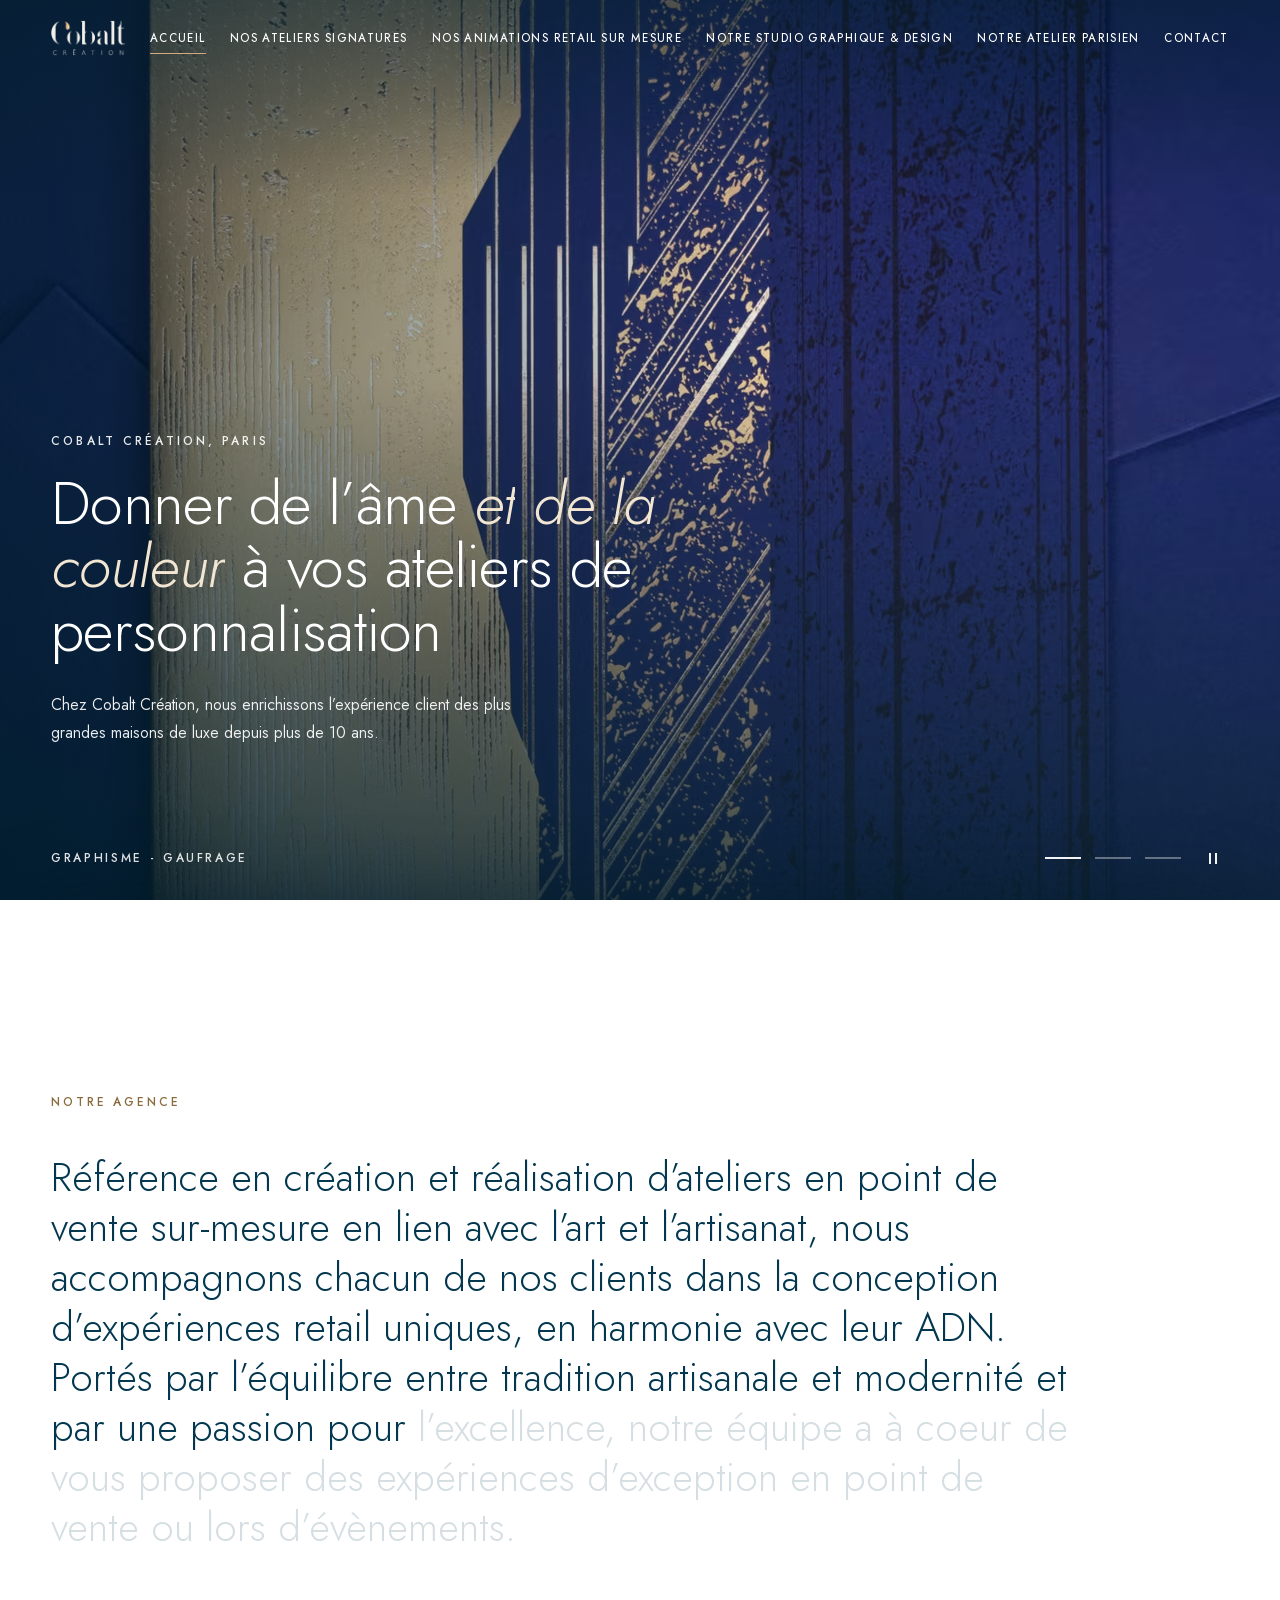
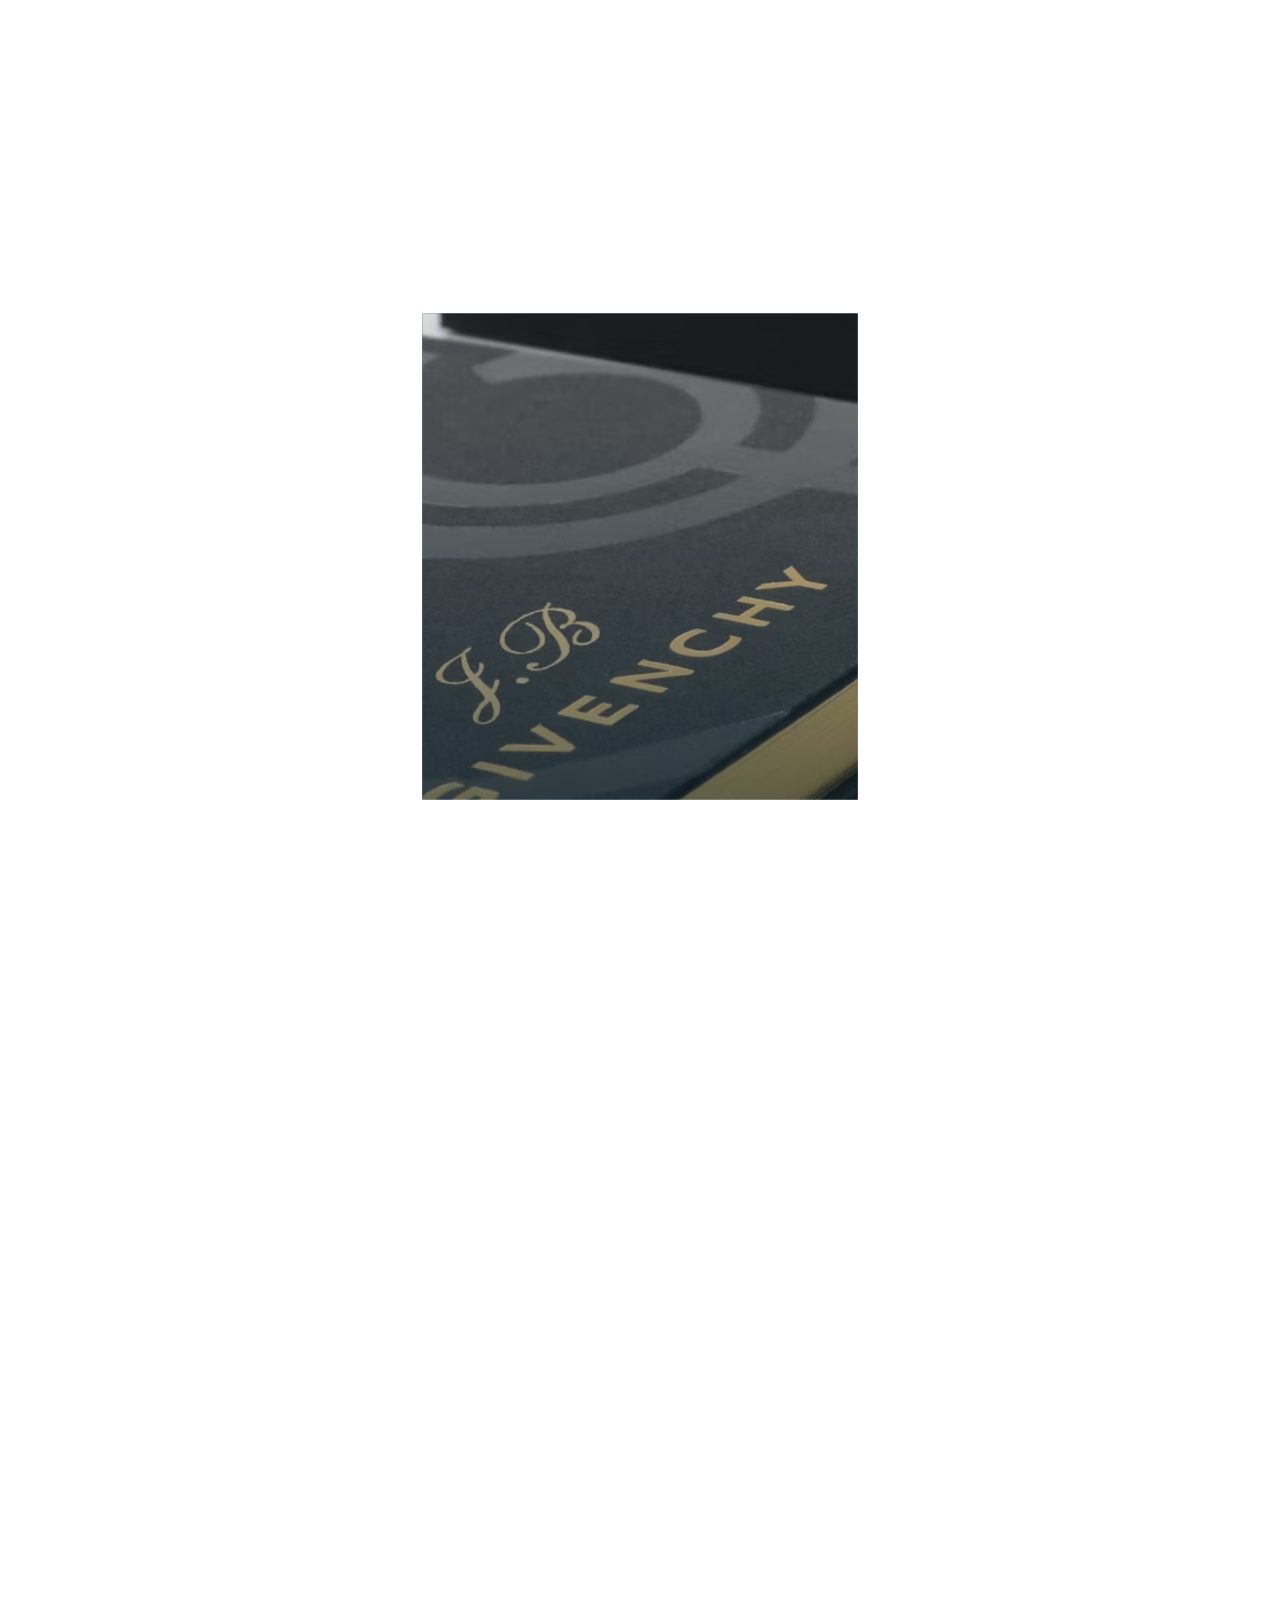
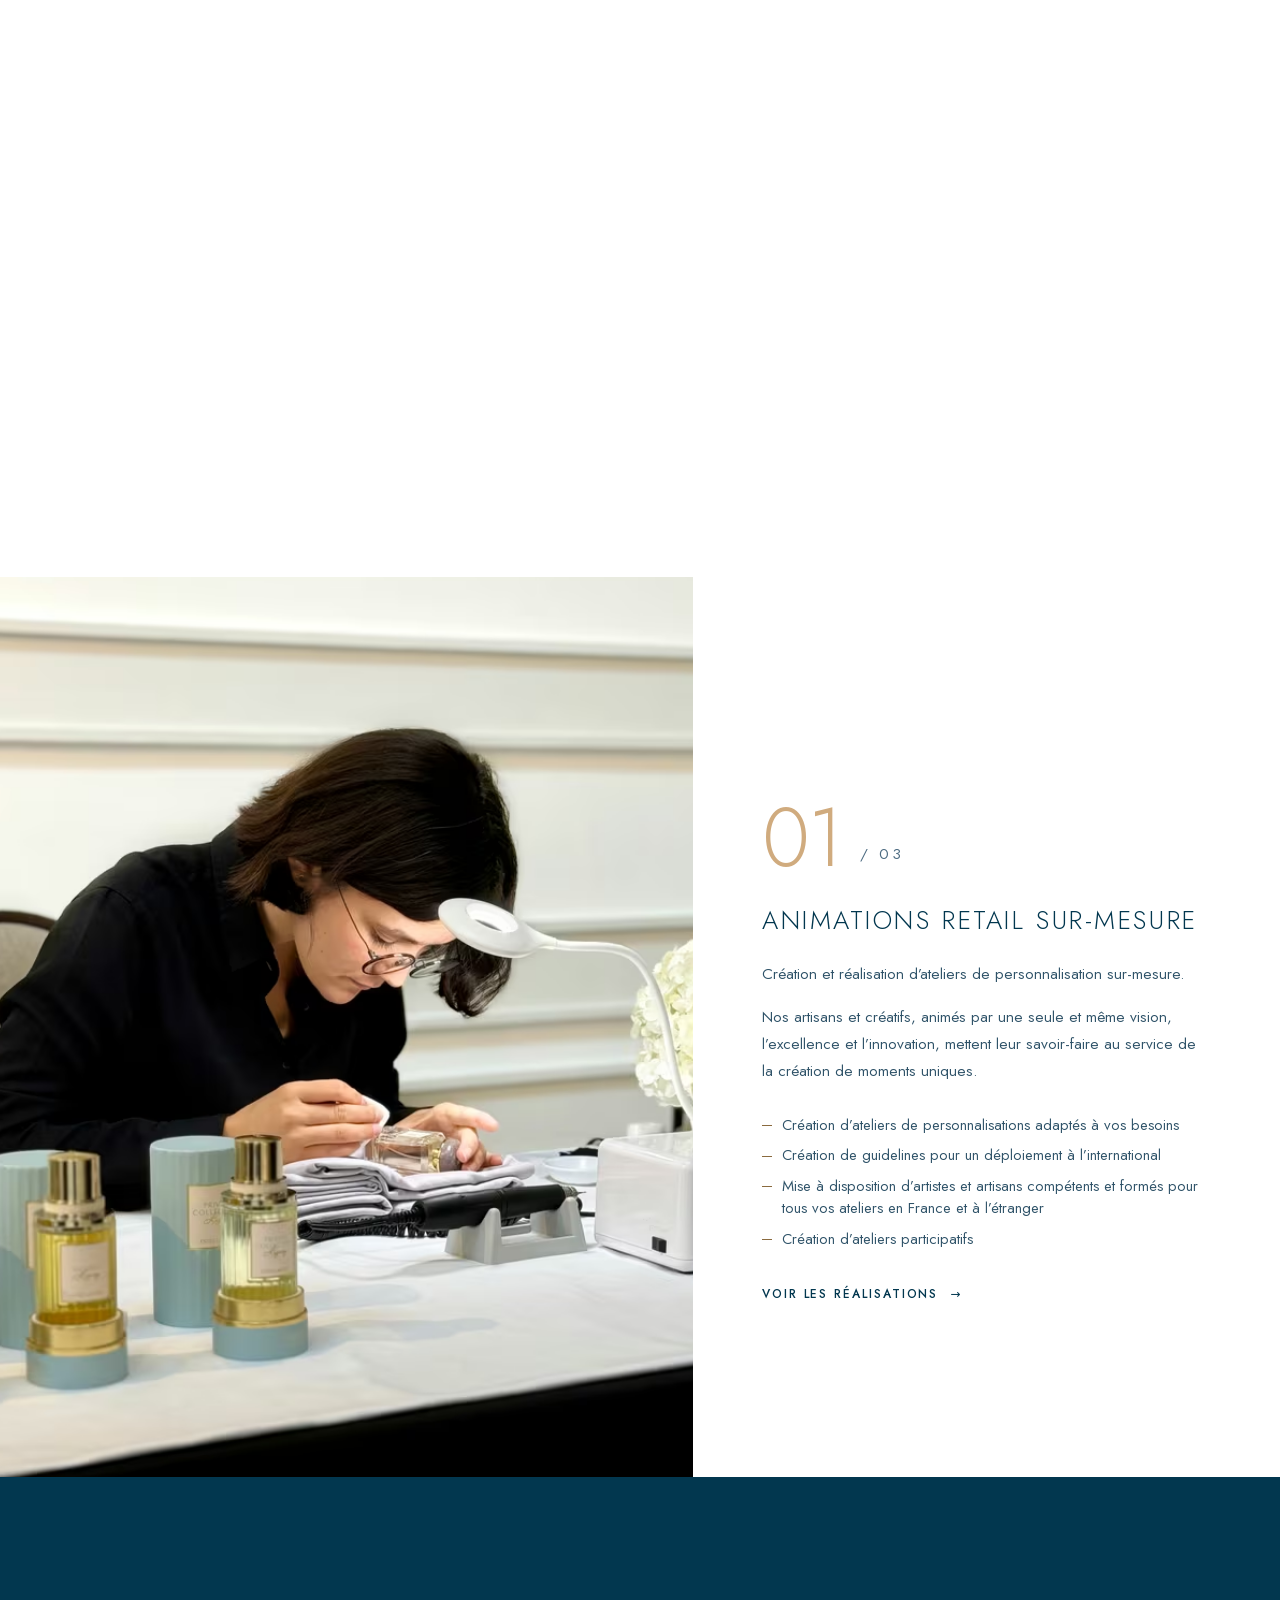
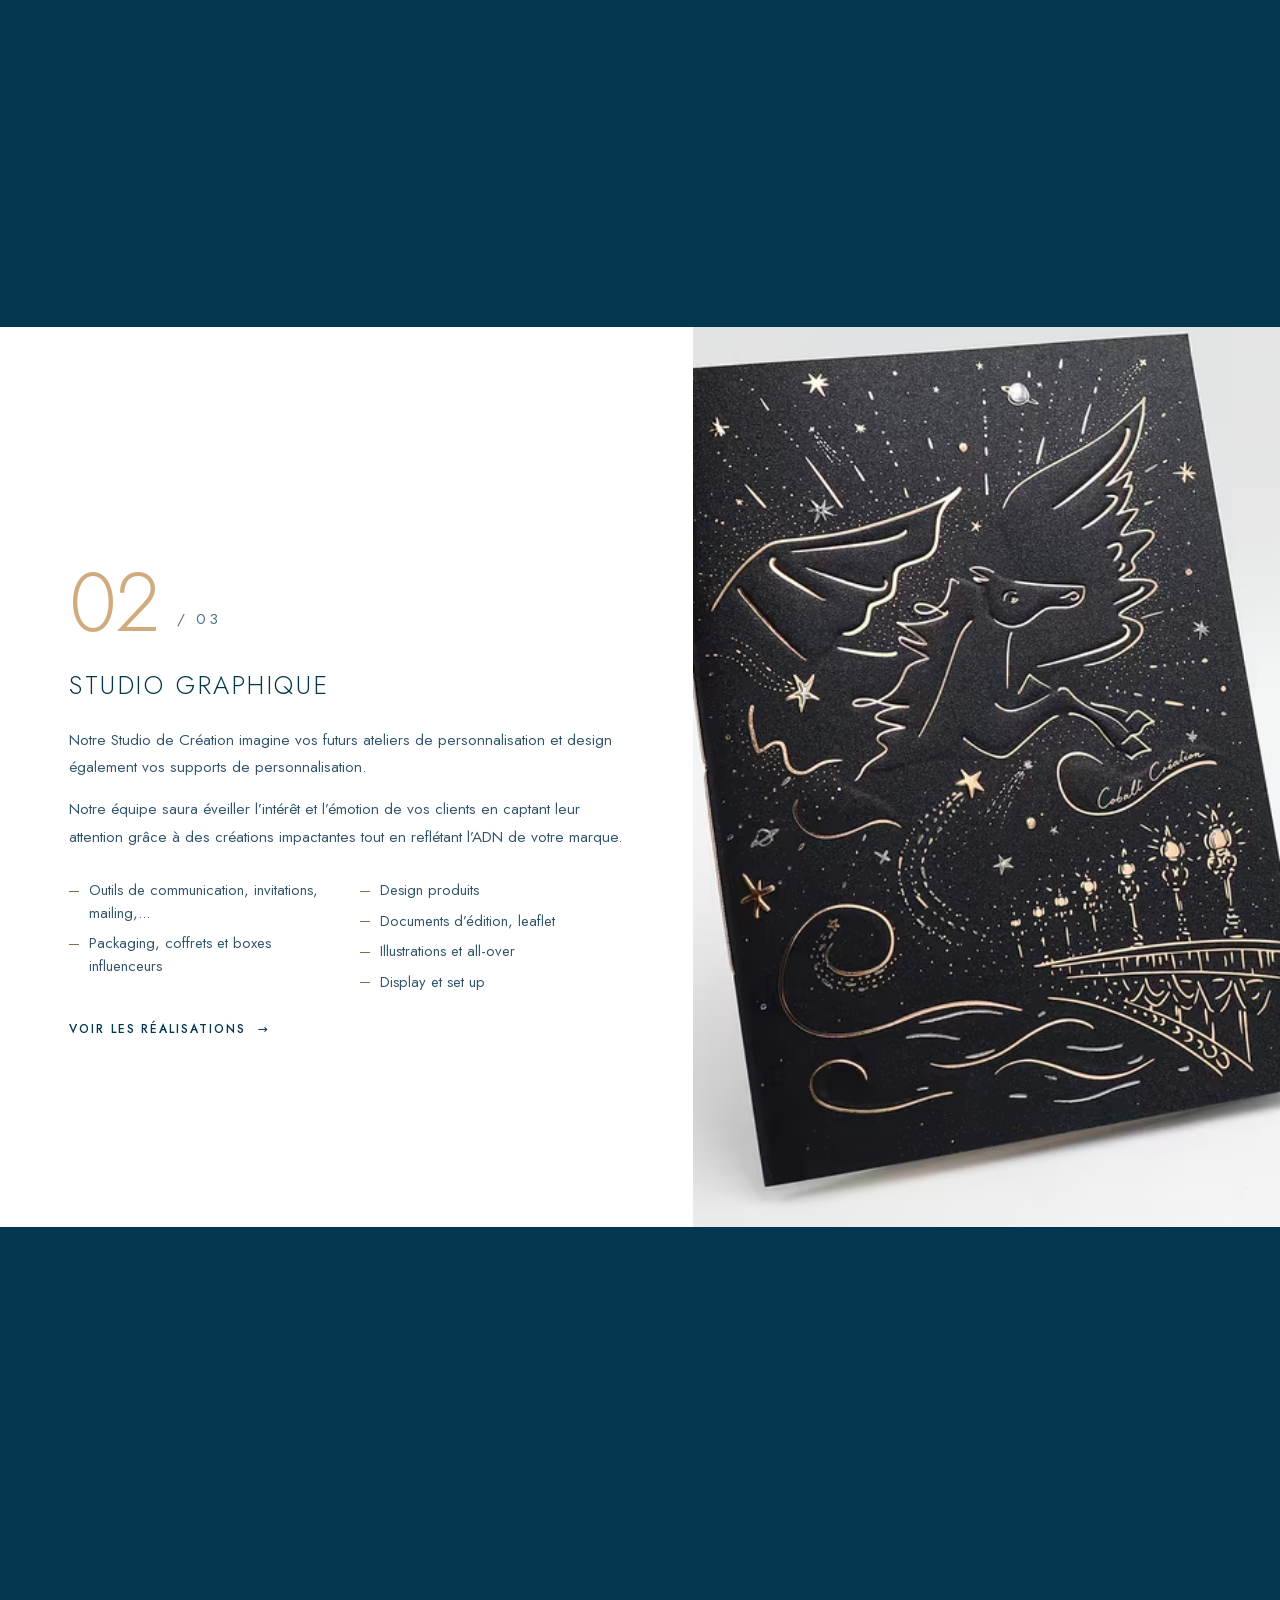
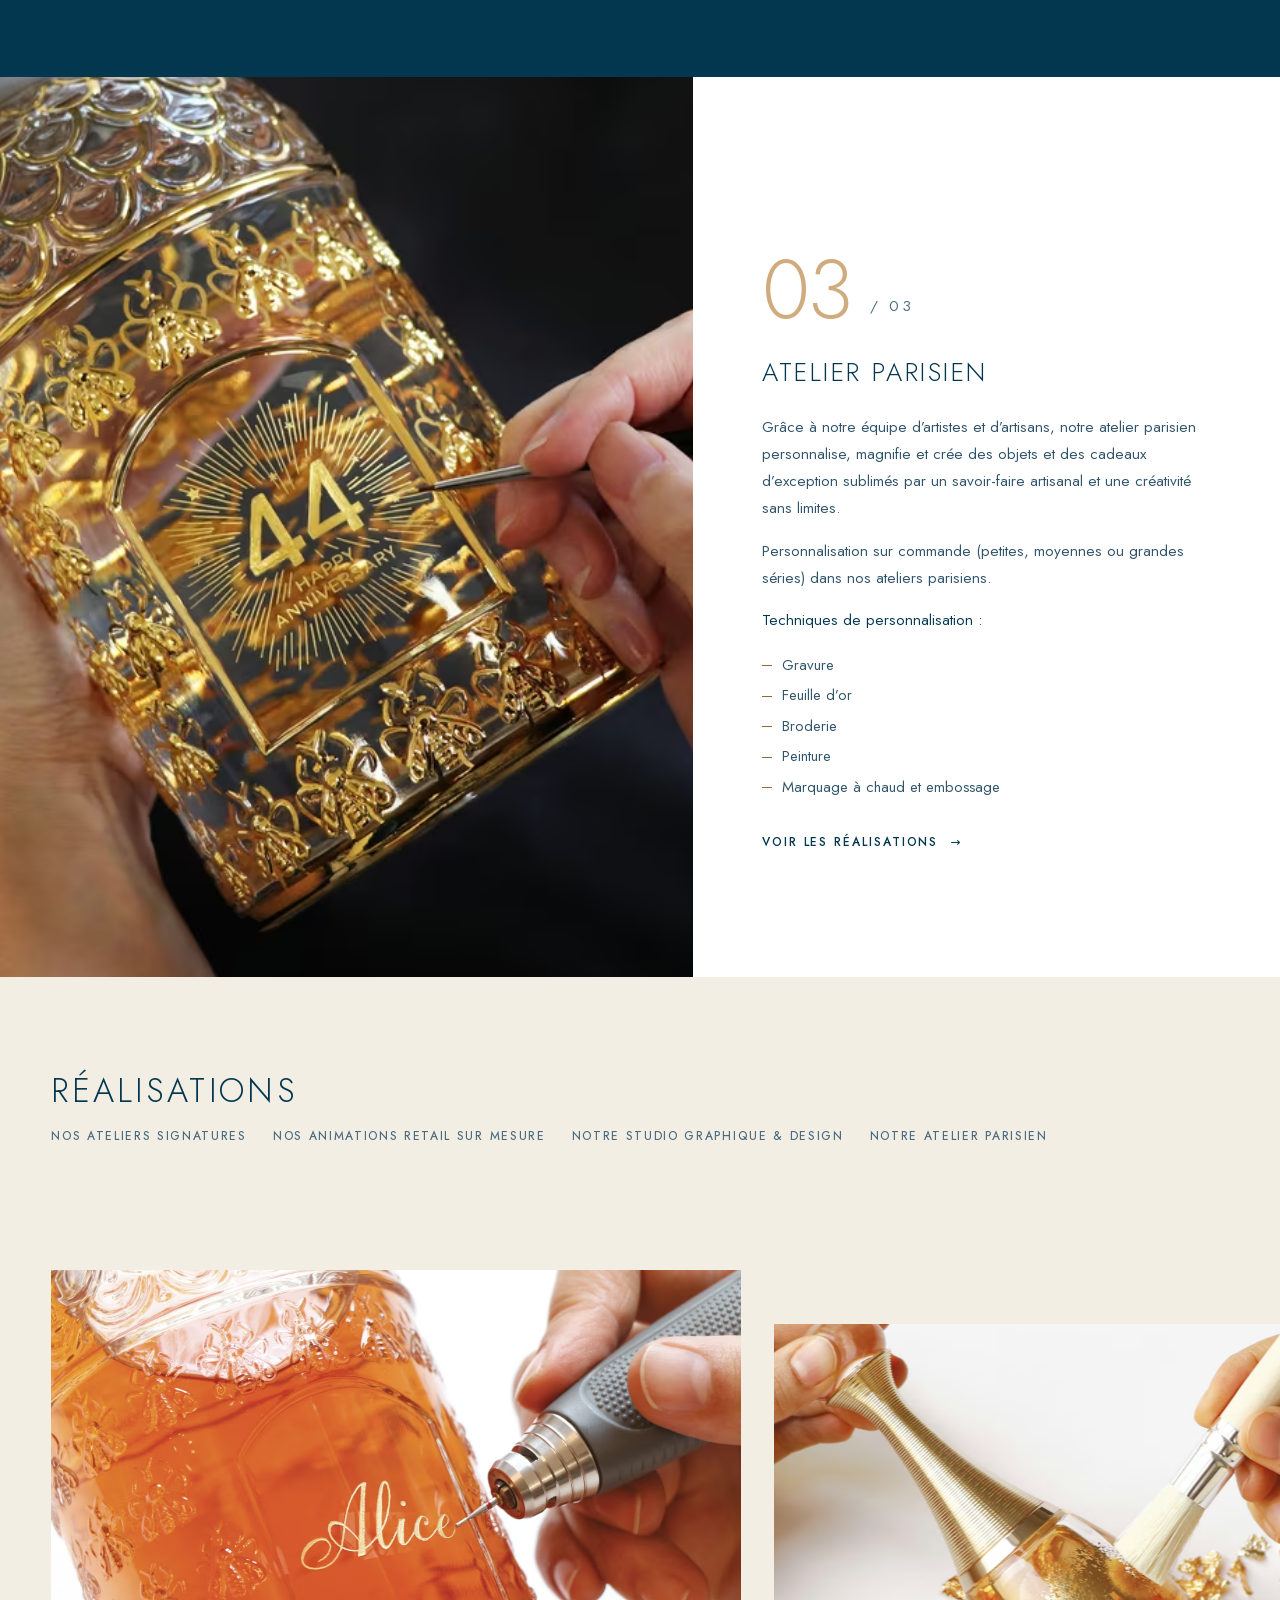
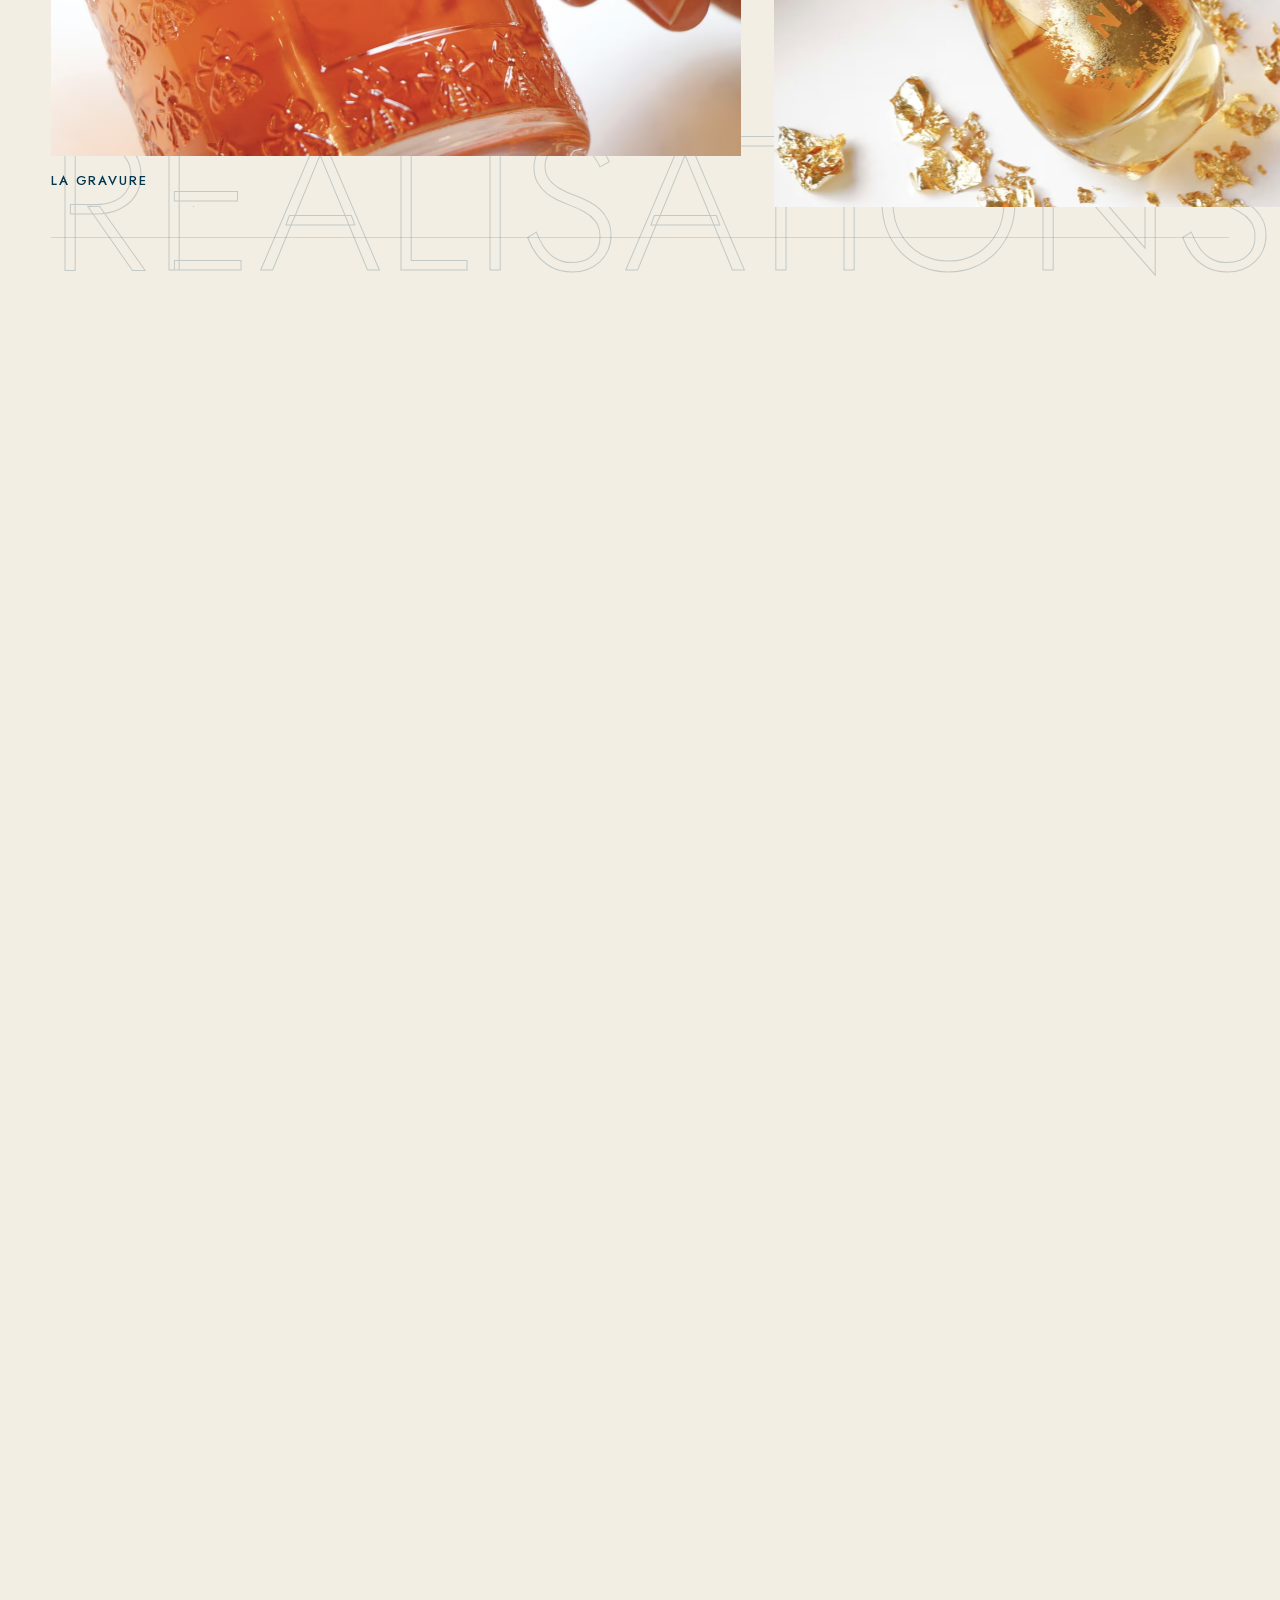
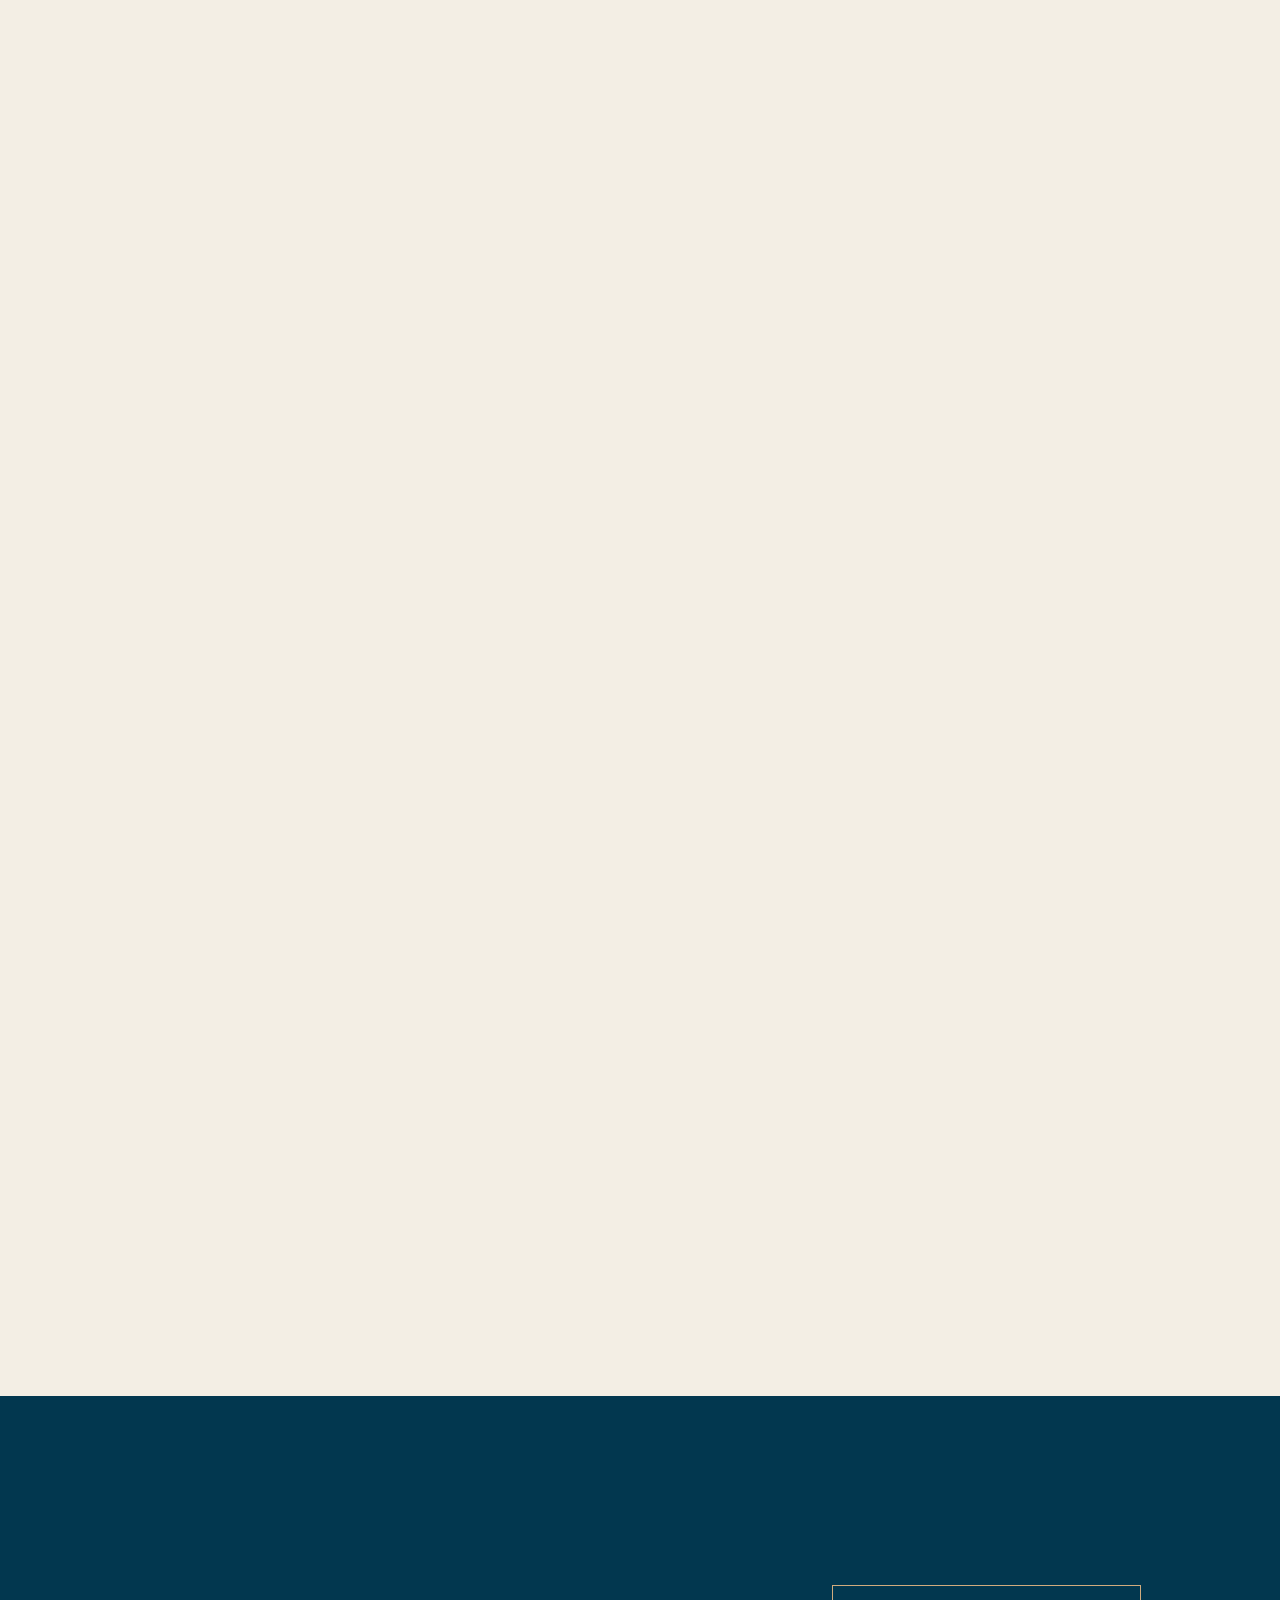
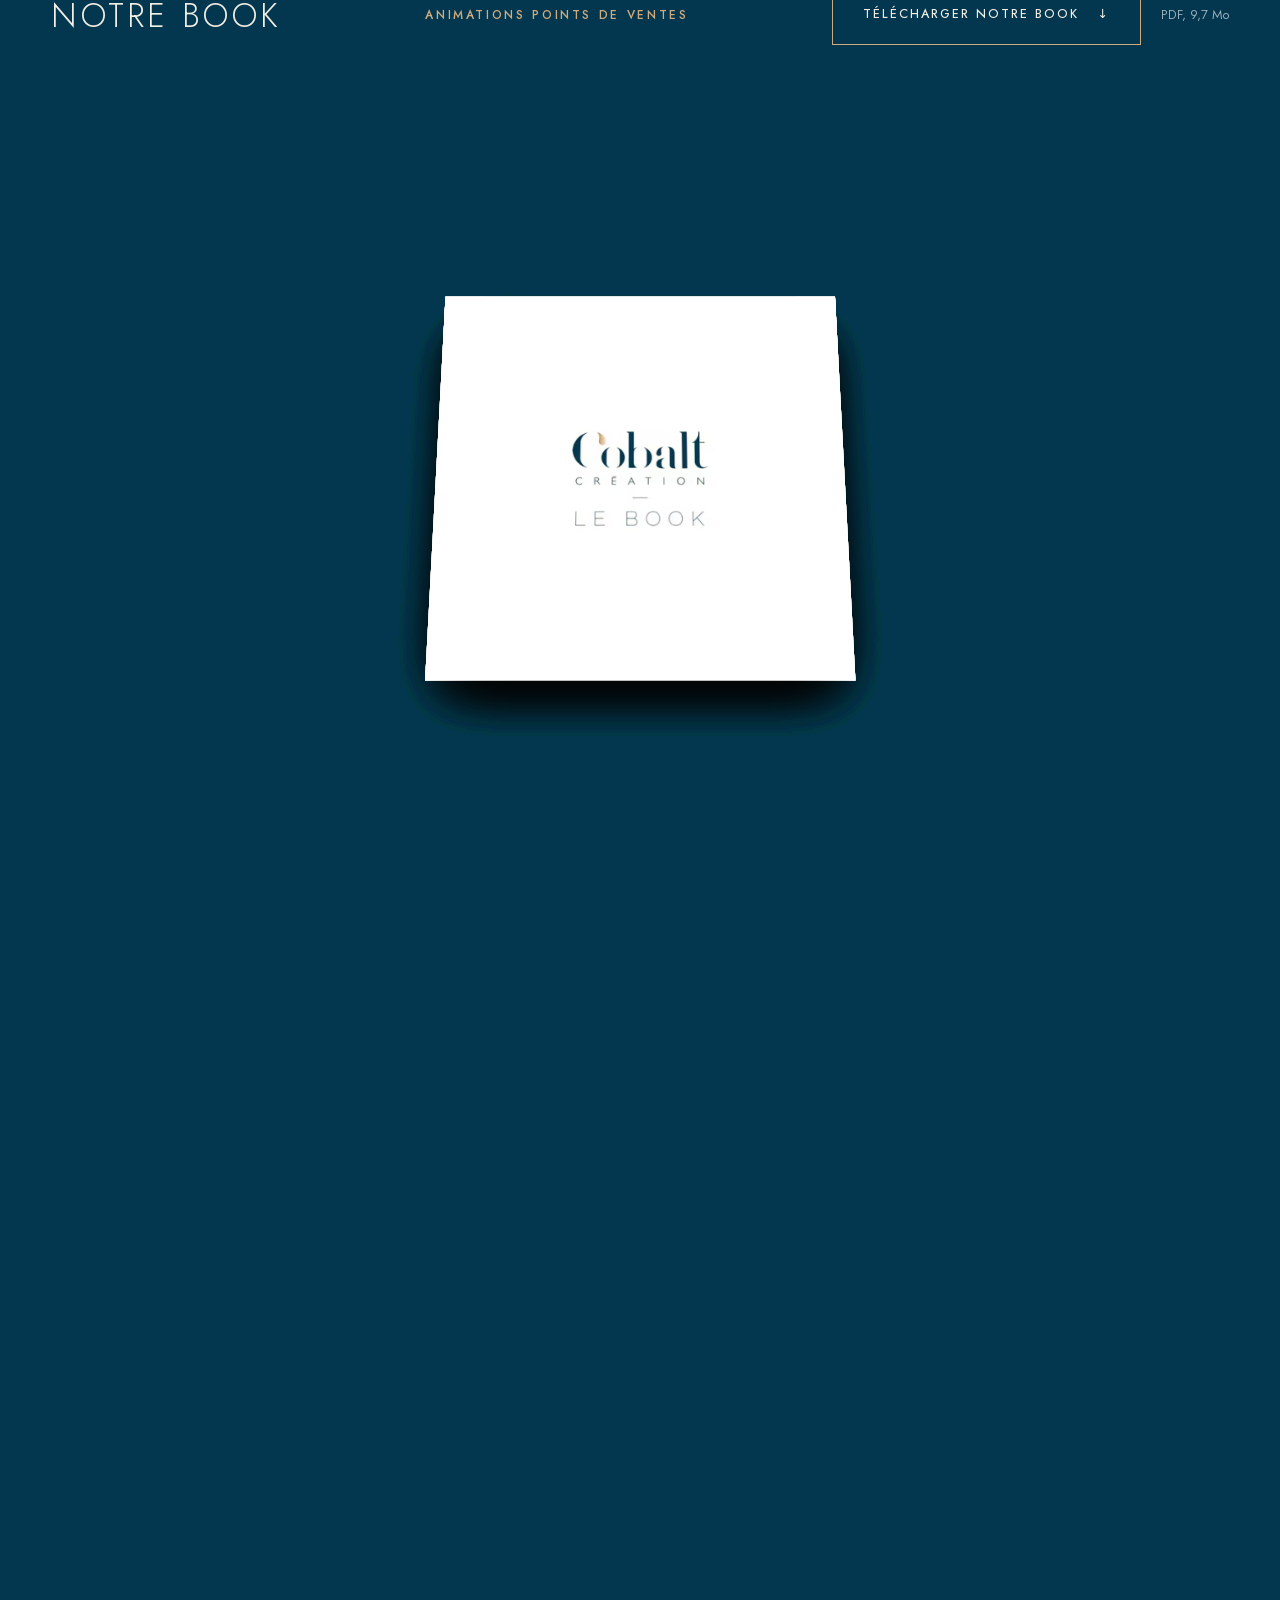
==== commit d09674fd: "V2 : transitions entre pages au rideau encre, étiquette « Voir », page contact éditoriale, galerie r" ====
--- a/index.html
+++ b/index.html
@@ -21,7 +21,7 @@
 <link rel="apple-touch-icon" href="assets/media/apple-touch-icon.png">
 <link rel="preload" href="assets/fonts/jost.woff2" as="font" type="font/woff2" crossorigin>
 <link rel="stylesheet" href="assets/site.css">
-<script>document.documentElement.classList.add('js');try{if(!sessionStorage.getItem('cc-intro')&&!matchMedia('(prefers-reduced-motion: reduce)').matches)document.documentElement.classList.add('is-opening')}catch(e){}</script>
+<script>document.documentElement.classList.add('js');try{if(sessionStorage.getItem('cc-pt')){sessionStorage.removeItem('cc-pt');if(!matchMedia('(prefers-reduced-motion: reduce)').matches)document.documentElement.classList.add('pt-in')}}catch(e){};try{if(!sessionStorage.getItem('cc-intro')&&!matchMedia('(prefers-reduced-motion: reduce)').matches)document.documentElement.classList.add('is-opening')}catch(e){}</script>
 <script src="assets/vendor/gsap.min.js" defer></script>
 <script src="assets/vendor/ScrollTrigger.min.js" defer></script>
 <script src="assets/vendor/lenis.min.js" defer></script>
@@ -127,7 +127,7 @@
       <h2 id="hx-t" class="h-sec">Réalisations</h2>
       <ul class="hx__rubrics"><li><a href="creation-d-objet-unique/">Nos ateliers signatures</a></li><li><a href="ateliers-de-personnalisation/">Nos animations retail sur mesure</a></li><li><a href="design-graphique-design-papier/">Notre studio graphique &amp; design</a></li><li><a href="coffrets-packaging/">Notre atelier parisien</a></li></ul>
     </div>
-    <div class="hx__viewport"><ul class="hx__track" data-hx-track><li class="hx__item" style="--ar:1.419"><a href="creation-d-objet-unique/#piece-2"><span class="hx__frame"><picture><source type="image/avif" srcset="assets/media/50a83d9d3d18-800.avif 800w, assets/media/50a83d9d3d18-1600.avif 1600w" sizes="(max-width: 900px) 78vw, calc(62vh * 1.65)"><img class="hx__img" src="assets/media/50a83d9d3d18-800.jpg" srcset="assets/media/50a83d9d3d18-800.jpg 800w, assets/media/50a83d9d3d18-1600.jpg 1600w" sizes="(max-width: 900px) 78vw, calc(62vh * 1.65)" width="800" height="564" alt="La Gravure" loading="lazy" decoding="async"></picture></span><span class="hx__cap"><span class="hx__t">La Gravure</span><span class="hx__s"></span><span class="hx__r">Nos ateliers signatures</span></span></a></li><li class="hx__item" style="--ar:1.419"><a href="creation-d-objet-unique/#piece-3"><span class="hx__frame"><picture><source type="image/avif" srcset="assets/media/e299d102def1-800.avif 800w, assets/media/e299d102def1-1600.avif 1600w" sizes="(max-width: 900px) 78vw, calc(62vh * 1.65)"><img class="hx__img" src="assets/media/e299d102def1-800.jpg" srcset="assets/media/e299d102def1-800.jpg 800w, assets/media/e299d102def1-1600.jpg 1600w" sizes="(max-width: 900px) 78vw, calc(62vh * 1.65)" width="800" height="564" alt="La feuille d’or" loading="lazy" decoding="async"></picture></span><span class="hx__cap"><span class="hx__t">La feuille d’or</span><span class="hx__s"></span><span class="hx__r">Nos ateliers signatures</span></span></a></li><li class="hx__item" style="--ar:1.419"><a href="creation-d-objet-unique/#piece-4"><span class="hx__frame"><picture><source type="image/avif" srcset="assets/media/facebf48bc61-800.avif 800w, assets/media/facebf48bc61-1600.avif 1600w" sizes="(max-width: 900px) 78vw, calc(62vh * 1.65)"><img class="hx__img" src="assets/media/facebf48bc61-800.jpg" srcset="assets/media/facebf48bc61-800.jpg 800w, assets/media/facebf48bc61-1600.jpg 1600w" sizes="(max-width: 900px) 78vw, calc(62vh * 1.65)" width="800" height="564" alt="L’illustration" loading="lazy" decoding="async"></picture></span><span class="hx__cap"><span class="hx__t">L’illustration</span><span class="hx__s"></span><span class="hx__r">Nos ateliers signatures</span></span></a></li><li class="hx__item" style="--ar:1.419"><a href="creation-d-objet-unique/#piece-5"><span class="hx__frame"><picture><source type="image/avif" srcset="assets/media/b8a227d0afb9-800.avif 800w, assets/media/b8a227d0afb9-1600.avif 1600w" sizes="(max-width: 900px) 78vw, calc(62vh * 1.65)"><img class="hx__img" src="assets/media/b8a227d0afb9-800.jpg" srcset="assets/media/b8a227d0afb9-800.jpg 800w, assets/media/b8a227d0afb9-1600.jpg 1600w" sizes="(max-width: 900px) 78vw, calc(62vh * 1.65)" width="800" height="564" alt="L’embossage et la dorure à chaud" loading="lazy" decoding="async"></picture></span><span class="hx__cap"><span class="hx__t">L’embossage et la dorure à chaud</span><span class="hx__s"></span><span class="hx__r">Nos ateliers signatures</span></span></a></li><li class="hx__item" style="--ar:1.000"><a href="ateliers-de-personnalisation/#piece-1"><span class="hx__frame"><picture><source type="image/avif" srcset="assets/media/0a2355af026d-800.avif 800w, assets/media/0a2355af026d-1536.avif 1536w" sizes="(max-width: 900px) 78vw, calc(62vh * 1.16)"><img class="hx__img" src="assets/media/0a2355af026d-800.jpg" srcset="assets/media/0a2355af026d-800.jpg 800w, assets/media/0a2355af026d-1536.jpg 1536w" sizes="(max-width: 900px) 78vw, calc(62vh * 1.16)" width="800" height="800" alt="Ruinart, Carte Blanche 2023, Atelier évènementiel - Dorure à chaud" loading="lazy" decoding="async"></picture></span><span class="hx__cap"><span class="hx__t">Ruinart</span><span class="hx__s">Carte Blanche 2023 · Atelier évènementiel - Dorure à chaud</span><span class="hx__r">Nos animations retail sur mesure</span></span></a></li><li class="hx__item" style="--ar:1.000"><a href="ateliers-de-personnalisation/#piece-2"><span class="hx__frame"><picture><source type="image/avif" srcset="assets/media/ed1e4c8ec7b2-800.avif 800w, assets/media/ed1e4c8ec7b2-1600.avif 1600w" sizes="(max-width: 900px) 78vw, calc(62vh * 1.16)"><img class="hx__img" src="assets/media/ed1e4c8ec7b2-800.jpg" srcset="assets/media/ed1e4c8ec7b2-800.jpg 800w, assets/media/ed1e4c8ec7b2-1600.jpg 1600w" sizes="(max-width: 900px) 78vw, calc(62vh * 1.16)" width="800" height="800" alt="Givenchy, La Collection Particulière, Atelier retail - Gravure" loading="lazy" decoding="async"></picture></span><span class="hx__cap"><span class="hx__t">Givenchy</span><span class="hx__s">La Collection Particulière · Atelier retail - Gravure</span><span class="hx__r">Nos animations retail sur mesure</span></span></a></li><li class="hx__item" style="--ar:0.667"><a href="ateliers-de-personnalisation/#piece-3"><span class="hx__frame"><picture><source type="image/avif" srcset="assets/media/63471216a14a-800.avif 800w, assets/media/63471216a14a-1600.avif 1600w" sizes="(max-width: 900px) 78vw, calc(62vh * 0.77)"><img class="hx__img" src="assets/media/63471216a14a-800.jpg" srcset="assets/media/63471216a14a-800.jpg 800w, assets/media/63471216a14a-1600.jpg 1600w" sizes="(max-width: 900px) 78vw, calc(62vh * 0.77)" width="800" height="1200" alt="Dior, Xmas Parties 2024, Confection de Couronnes de Noël" loading="lazy" decoding="async"></picture></span><span class="hx__cap"><span class="hx__t">Dior</span><span class="hx__s">Xmas Parties 2024 · Confection de Couronnes de Noël</span><span class="hx__r">Nos animations retail sur mesure</span></span></a></li><li class="hx__item" style="--ar:1.000"><a href="ateliers-de-personnalisation/#piece-4"><span class="hx__frame"><picture><source type="image/avif" srcset="assets/media/74d21afe5a7d-800.avif 800w, assets/media/74d21afe5a7d-1600.avif 1600w" sizes="(max-width: 900px) 78vw, calc(62vh * 1.16)"><img class="hx__img" src="assets/media/74d21afe5a7d-800.jpg" srcset="assets/media/74d21afe5a7d-800.jpg 800w, assets/media/74d21afe5a7d-1600.jpg 1600w" sizes="(max-width: 900px) 78vw, calc(62vh * 1.16)" width="800" height="800" alt="Guerlain, Abeille Royale, Atelier Participatif - Composition Florale" loading="lazy" decoding="async"></picture></span><span class="hx__cap"><span class="hx__t">Guerlain</span><span class="hx__s">Abeille Royale · Atelier Participatif - Composition Florale</span><span class="hx__r">Nos animations retail sur mesure</span></span></a></li><li class="hx__item" style="--ar:0.667"><a href="design-graphique-design-papier/#piece-1"><span class="hx__frame"><picture><source type="image/avif" srcset="assets/media/40a8eebbf9c0-800.avif 800w, assets/media/40a8eebbf9c0-1600.avif 1600w" sizes="(max-width: 900px) 78vw, calc(62vh * 0.77)"><img class="hx__img" src="assets/media/40a8eebbf9c0-800.jpg" srcset="assets/media/40a8eebbf9c0-800.jpg 800w, assets/media/40a8eebbf9c0-1600.jpg 1600w" sizes="(max-width: 900px) 78vw, calc(62vh * 0.77)" width="800" height="1200" alt="Evidens de Beauté, Chinese New Year 2025" loading="lazy" decoding="async"></picture></span><span class="hx__cap"><span class="hx__t">Evidens de Beauté</span><span class="hx__s">Chinese New Year 2025</span><span class="hx__r">Notre studio graphique &amp; design</span></span></a></li><li class="hx__item" style="--ar:1.400"><a href="design-graphique-design-papier/#piece-2"><span class="hx__frame"><picture><source type="image/avif" srcset="assets/media/dd7d7397eb9f-800.avif 800w, assets/media/dd7d7397eb9f-1600.avif 1600w" sizes="(max-width: 900px) 78vw, calc(62vh * 1.62)"><img class="hx__img" src="assets/media/dd7d7397eb9f-800.jpg" srcset="assets/media/dd7d7397eb9f-800.jpg 800w, assets/media/dd7d7397eb9f-1600.jpg 1600w" sizes="(max-width: 900px) 78vw, calc(62vh * 1.62)" width="800" height="571" alt="Guerlain, Néroli Plein Sud" loading="lazy" decoding="async"></picture></span><span class="hx__cap"><span class="hx__t">Guerlain</span><span class="hx__s">Néroli Plein Sud</span><span class="hx__r">Notre studio graphique &amp; design</span></span></a></li><li class="hx__item" style="--ar:1.379"><a href="design-graphique-design-papier/#piece-3"><span class="hx__frame"><picture><source type="image/avif" srcset="assets/media/13d0253e40a6-800.avif 800w, assets/media/13d0253e40a6-1600.avif 1600w" sizes="(max-width: 900px) 78vw, calc(62vh * 1.60)"><img class="hx__img" src="assets/media/13d0253e40a6-800.jpg" srcset="assets/media/13d0253e40a6-800.jpg 800w, assets/media/13d0253e40a6-1600.jpg 1600w" sizes="(max-width: 900px) 78vw, calc(62vh * 1.60)" width="800" height="580" alt="Evidens de Beauté, Carte de Voeux 2024" loading="lazy" decoding="async"></picture></span><span class="hx__cap"><span class="hx__t">Evidens de Beauté</span><span class="hx__s">Carte de Voeux 2024</span><span class="hx__r">Notre studio graphique &amp; design</span></span></a></li><li class="hx__item" style="--ar:0.667"><a href="design-graphique-design-papier/#piece-4"><span class="hx__frame"><picture><source type="image/avif" srcset="assets/media/522f2b9f472d-800.avif 800w, assets/media/522f2b9f472d-1600.avif 1600w" sizes="(max-width: 900px) 78vw, calc(62vh * 0.77)"><img class="hx__img" src="assets/media/522f2b9f472d-800.jpg" srcset="assets/media/522f2b9f472d-800.jpg 800w, assets/media/522f2b9f472d-1600.jpg 1600w" sizes="(max-width: 900px) 78vw, calc(62vh * 0.77)" width="800" height="1200" alt="Éditions Cobalt Création, Carnet 2025" loading="lazy" decoding="async"></picture></span><span class="hx__cap"><span class="hx__t">Éditions Cobalt Création</span><span class="hx__s">Carnet 2025</span><span class="hx__r">Notre studio graphique &amp; design</span></span></a></li><li class="hx__item" style="--ar:1.000"><a href="coffrets-packaging/#piece-1"><span class="hx__frame"><picture><source type="image/avif" srcset="assets/media/396411c5f961-800.avif 800w, assets/media/396411c5f961-1600.avif 1600w" sizes="(max-width: 900px) 78vw, calc(62vh * 1.16)"><img class="hx__img" src="assets/media/396411c5f961-800.jpg" srcset="assets/media/396411c5f961-800.jpg 800w, assets/media/396411c5f961-1600.jpg 1600w" sizes="(max-width: 900px) 78vw, calc(62vh * 1.16)" width="800" height="800" alt="Glenmorangie, Pièce unique - Gravure et feuille d’or" loading="lazy" decoding="async"></picture></span><span class="hx__cap"><span class="hx__t">Glenmorangie</span><span class="hx__s">Pièce unique - Gravure et feuille d’or</span><span class="hx__r">Notre atelier parisien</span></span></a></li><li class="hx__item" style="--ar:1.479"><a href="coffrets-packaging/#piece-2"><span class="hx__frame"><picture><source type="image/avif" srcset="assets/media/d891365d6708-800.avif 800w, assets/media/d891365d6708-1600.avif 1600w" sizes="(max-width: 900px) 78vw, calc(62vh * 1.72)"><img class="hx__img" src="assets/media/d891365d6708-800.jpg" srcset="assets/media/d891365d6708-800.jpg 800w, assets/media/d891365d6708-1600.jpg 1600w" sizes="(max-width: 900px) 78vw, calc(62vh * 1.72)" width="800" height="541" alt="Guerlain, Personnalisation d’une série de 25 coffrets pour Holidays 2024 - Strass et Motifs" loading="lazy" decoding="async"></picture></span><span class="hx__cap"><span class="hx__t">Guerlain</span><span class="hx__s">Personnalisation d’une série de 25 coffrets pour Holidays 2024 - Strass et Motifs</span><span class="hx__r">Notre atelier parisien</span></span></a></li><li class="hx__item" style="--ar:1.000"><a href="coffrets-packaging/#piece-3"><span class="hx__frame"><picture><source type="image/avif" srcset="assets/media/7ea76c0f7e48-800.avif 800w, assets/media/7ea76c0f7e48-1600.avif 1600w" sizes="(max-width: 900px) 78vw, calc(62vh * 1.16)"><img class="hx__img" src="assets/media/7ea76c0f7e48-800.jpg" srcset="assets/media/7ea76c0f7e48-800.jpg 800w, assets/media/7ea76c0f7e48-1600.jpg 1600w" sizes="(max-width: 900px) 78vw, calc(62vh * 1.16)" width="800" height="800" alt="Cartier, Personnalisation d’une série de céramiques" loading="lazy" decoding="async"></picture></span><span class="hx__cap"><span class="hx__t">Cartier</span><span class="hx__s">Personnalisation d’une série de céramiques</span><span class="hx__r">Notre atelier parisien</span></span></a></li><li class="hx__item" style="--ar:0.800"><a href="coffrets-packaging/#piece-4"><span class="hx__frame"><picture><source type="image/avif" srcset="assets/media/c43d20aaf56c-800.avif 800w, assets/media/c43d20aaf56c-1600.avif 1600w" sizes="(max-width: 900px) 78vw, calc(62vh * 0.93)"><img class="hx__img" src="assets/media/c43d20aaf56c-800.jpg" srcset="assets/media/c43d20aaf56c-800.jpg 800w, assets/media/c43d20aaf56c-1600.jpg 1600w" sizes="(max-width: 900px) 78vw, calc(62vh * 0.93)" width="800" height="1000" alt="Carine Roitfeld, Édition Limitée pour Harrod’s" loading="lazy" decoding="async"></picture></span><span class="hx__cap"><span class="hx__t">Carine Roitfeld</span><span class="hx__s">Édition Limitée pour Harrod’s</span><span class="hx__r">Notre atelier parisien</span></span></a></li></ul></div>
+    <div class="hx__viewport"><ul class="hx__track" data-hx-track><li class="hx__item" style="--ar:1.419"><a href="creation-d-objet-unique/#piece-2"><span class="hx__frame"><picture><source type="image/avif" srcset="assets/media/50a83d9d3d18-800.avif 800w, assets/media/50a83d9d3d18-1600.avif 1600w" sizes="(max-width: 900px) 78vw, calc(62vh * 1.65)"><img class="hx__img" src="assets/media/50a83d9d3d18-800.jpg" srcset="assets/media/50a83d9d3d18-800.jpg 800w, assets/media/50a83d9d3d18-1600.jpg 1600w" sizes="(max-width: 900px) 78vw, calc(62vh * 1.65)" width="800" height="564" alt="La Gravure" loading="lazy" decoding="async"></picture></span><span class="hx__cap"><span class="hx__t">La Gravure</span><span class="hx__s"></span><span class="hx__r">Nos ateliers signatures</span></span></a></li><li class="hx__item" style="--ar:1.419"><a href="creation-d-objet-unique/#piece-3"><span class="hx__frame"><picture><source type="image/avif" srcset="assets/media/e299d102def1-800.avif 800w, assets/media/e299d102def1-1600.avif 1600w" sizes="(max-width: 900px) 78vw, calc(62vh * 1.65)"><img class="hx__img" src="assets/media/e299d102def1-800.jpg" srcset="assets/media/e299d102def1-800.jpg 800w, assets/media/e299d102def1-1600.jpg 1600w" sizes="(max-width: 900px) 78vw, calc(62vh * 1.65)" width="800" height="564" alt="La feuille d’or" loading="lazy" decoding="async"></picture></span><span class="hx__cap"><span class="hx__t">La feuille d’or</span><span class="hx__s"></span><span class="hx__r">Nos ateliers signatures</span></span></a></li><li class="hx__item" style="--ar:1.419"><a href="creation-d-objet-unique/#piece-4"><span class="hx__frame"><picture><source type="image/avif" srcset="assets/media/facebf48bc61-800.avif 800w, assets/media/facebf48bc61-1600.avif 1600w" sizes="(max-width: 900px) 78vw, calc(62vh * 1.65)"><img class="hx__img" src="assets/media/facebf48bc61-800.jpg" srcset="assets/media/facebf48bc61-800.jpg 800w, assets/media/facebf48bc61-1600.jpg 1600w" sizes="(max-width: 900px) 78vw, calc(62vh * 1.65)" width="800" height="564" alt="L’illustration" loading="lazy" decoding="async"></picture></span><span class="hx__cap"><span class="hx__t">L’illustration</span><span class="hx__s"></span><span class="hx__r">Nos ateliers signatures</span></span></a></li><li class="hx__item" style="--ar:1.000"><a href="ateliers-de-personnalisation/#piece-1"><span class="hx__frame"><picture><source type="image/avif" srcset="assets/media/0a2355af026d-800.avif 800w, assets/media/0a2355af026d-1536.avif 1536w" sizes="(max-width: 900px) 78vw, calc(62vh * 1.16)"><img class="hx__img" src="assets/media/0a2355af026d-800.jpg" srcset="assets/media/0a2355af026d-800.jpg 800w, assets/media/0a2355af026d-1536.jpg 1536w" sizes="(max-width: 900px) 78vw, calc(62vh * 1.16)" width="800" height="800" alt="Ruinart, Carte Blanche 2023, Atelier évènementiel - Dorure à chaud" loading="lazy" decoding="async"></picture></span><span class="hx__cap"><span class="hx__t">Ruinart</span><span class="hx__s">Carte Blanche 2023 · Atelier évènementiel - Dorure à chaud</span><span class="hx__r">Nos animations retail sur mesure</span></span></a></li><li class="hx__item" style="--ar:1.000"><a href="ateliers-de-personnalisation/#piece-2"><span class="hx__frame"><picture><source type="image/avif" srcset="assets/media/ed1e4c8ec7b2-800.avif 800w, assets/media/ed1e4c8ec7b2-1600.avif 1600w" sizes="(max-width: 900px) 78vw, calc(62vh * 1.16)"><img class="hx__img" src="assets/media/ed1e4c8ec7b2-800.jpg" srcset="assets/media/ed1e4c8ec7b2-800.jpg 800w, assets/media/ed1e4c8ec7b2-1600.jpg 1600w" sizes="(max-width: 900px) 78vw, calc(62vh * 1.16)" width="800" height="800" alt="Givenchy, La Collection Particulière, Atelier retail - Gravure" loading="lazy" decoding="async"></picture></span><span class="hx__cap"><span class="hx__t">Givenchy</span><span class="hx__s">La Collection Particulière · Atelier retail - Gravure</span><span class="hx__r">Nos animations retail sur mesure</span></span></a></li><li class="hx__item" style="--ar:0.667"><a href="ateliers-de-personnalisation/#piece-3"><span class="hx__frame"><picture><source type="image/avif" srcset="assets/media/63471216a14a-800.avif 800w, assets/media/63471216a14a-1600.avif 1600w" sizes="(max-width: 900px) 78vw, calc(62vh * 0.77)"><img class="hx__img" src="assets/media/63471216a14a-800.jpg" srcset="assets/media/63471216a14a-800.jpg 800w, assets/media/63471216a14a-1600.jpg 1600w" sizes="(max-width: 900px) 78vw, calc(62vh * 0.77)" width="800" height="1200" alt="Dior, Xmas Parties 2024, Confection de Couronnes de Noël" loading="lazy" decoding="async"></picture></span><span class="hx__cap"><span class="hx__t">Dior</span><span class="hx__s">Xmas Parties 2024 · Confection de Couronnes de Noël</span><span class="hx__r">Nos animations retail sur mesure</span></span></a></li><li class="hx__item" style="--ar:0.667"><a href="design-graphique-design-papier/#piece-1"><span class="hx__frame"><picture><source type="image/avif" srcset="assets/media/40a8eebbf9c0-800.avif 800w, assets/media/40a8eebbf9c0-1600.avif 1600w" sizes="(max-width: 900px) 78vw, calc(62vh * 0.77)"><img class="hx__img" src="assets/media/40a8eebbf9c0-800.jpg" srcset="assets/media/40a8eebbf9c0-800.jpg 800w, assets/media/40a8eebbf9c0-1600.jpg 1600w" sizes="(max-width: 900px) 78vw, calc(62vh * 0.77)" width="800" height="1200" alt="Evidens de Beauté, Chinese New Year 2025" loading="lazy" decoding="async"></picture></span><span class="hx__cap"><span class="hx__t">Evidens de Beauté</span><span class="hx__s">Chinese New Year 2025</span><span class="hx__r">Notre studio graphique &amp; design</span></span></a></li><li class="hx__item" style="--ar:1.400"><a href="design-graphique-design-papier/#piece-2"><span class="hx__frame"><picture><source type="image/avif" srcset="assets/media/dd7d7397eb9f-800.avif 800w, assets/media/dd7d7397eb9f-1600.avif 1600w" sizes="(max-width: 900px) 78vw, calc(62vh * 1.62)"><img class="hx__img" src="assets/media/dd7d7397eb9f-800.jpg" srcset="assets/media/dd7d7397eb9f-800.jpg 800w, assets/media/dd7d7397eb9f-1600.jpg 1600w" sizes="(max-width: 900px) 78vw, calc(62vh * 1.62)" width="800" height="571" alt="Guerlain, Néroli Plein Sud" loading="lazy" decoding="async"></picture></span><span class="hx__cap"><span class="hx__t">Guerlain</span><span class="hx__s">Néroli Plein Sud</span><span class="hx__r">Notre studio graphique &amp; design</span></span></a></li><li class="hx__item" style="--ar:1.379"><a href="design-graphique-design-papier/#piece-3"><span class="hx__frame"><picture><source type="image/avif" srcset="assets/media/13d0253e40a6-800.avif 800w, assets/media/13d0253e40a6-1600.avif 1600w" sizes="(max-width: 900px) 78vw, calc(62vh * 1.60)"><img class="hx__img" src="assets/media/13d0253e40a6-800.jpg" srcset="assets/media/13d0253e40a6-800.jpg 800w, assets/media/13d0253e40a6-1600.jpg 1600w" sizes="(max-width: 900px) 78vw, calc(62vh * 1.60)" width="800" height="580" alt="Evidens de Beauté, Carte de Voeux 2024" loading="lazy" decoding="async"></picture></span><span class="hx__cap"><span class="hx__t">Evidens de Beauté</span><span class="hx__s">Carte de Voeux 2024</span><span class="hx__r">Notre studio graphique &amp; design</span></span></a></li><li class="hx__item" style="--ar:1.000"><a href="coffrets-packaging/#piece-1"><span class="hx__frame"><picture><source type="image/avif" srcset="assets/media/396411c5f961-800.avif 800w, assets/media/396411c5f961-1600.avif 1600w" sizes="(max-width: 900px) 78vw, calc(62vh * 1.16)"><img class="hx__img" src="assets/media/396411c5f961-800.jpg" srcset="assets/media/396411c5f961-800.jpg 800w, assets/media/396411c5f961-1600.jpg 1600w" sizes="(max-width: 900px) 78vw, calc(62vh * 1.16)" width="800" height="800" alt="Glenmorangie, Pièce unique - Gravure et feuille d’or" loading="lazy" decoding="async"></picture></span><span class="hx__cap"><span class="hx__t">Glenmorangie</span><span class="hx__s">Pièce unique - Gravure et feuille d’or</span><span class="hx__r">Notre atelier parisien</span></span></a></li><li class="hx__item" style="--ar:1.479"><a href="coffrets-packaging/#piece-2"><span class="hx__frame"><picture><source type="image/avif" srcset="assets/media/d891365d6708-800.avif 800w, assets/media/d891365d6708-1600.avif 1600w" sizes="(max-width: 900px) 78vw, calc(62vh * 1.72)"><img class="hx__img" src="assets/media/d891365d6708-800.jpg" srcset="assets/media/d891365d6708-800.jpg 800w, assets/media/d891365d6708-1600.jpg 1600w" sizes="(max-width: 900px) 78vw, calc(62vh * 1.72)" width="800" height="541" alt="Guerlain, Personnalisation d’une série de 25 coffrets pour Holidays 2024 - Strass et Motifs" loading="lazy" decoding="async"></picture></span><span class="hx__cap"><span class="hx__t">Guerlain</span><span class="hx__s">Personnalisation d’une série de 25 coffrets pour Holidays 2024 - Strass et Motifs</span><span class="hx__r">Notre atelier parisien</span></span></a></li><li class="hx__item" style="--ar:1.000"><a href="coffrets-packaging/#piece-3"><span class="hx__frame"><picture><source type="image/avif" srcset="assets/media/7ea76c0f7e48-800.avif 800w, assets/media/7ea76c0f7e48-1600.avif 1600w" sizes="(max-width: 900px) 78vw, calc(62vh * 1.16)"><img class="hx__img" src="assets/media/7ea76c0f7e48-800.jpg" srcset="assets/media/7ea76c0f7e48-800.jpg 800w, assets/media/7ea76c0f7e48-1600.jpg 1600w" sizes="(max-width: 900px) 78vw, calc(62vh * 1.16)" width="800" height="800" alt="Cartier, Personnalisation d’une série de céramiques" loading="lazy" decoding="async"></picture></span><span class="hx__cap"><span class="hx__t">Cartier</span><span class="hx__s">Personnalisation d’une série de céramiques</span><span class="hx__r">Notre atelier parisien</span></span></a></li></ul></div>
     <div class="hx__bar wrap" aria-hidden="true"><span data-hx-bar></span></div>
   </div>
 </section><section class="fb" aria-labelledby="book-t" data-fb data-scene="ink">
--- a/assets/site.css
+++ b/assets/site.css
@@ -5,7 +5,6 @@
 @font-face { font-family: "Jost"; src: url("fonts/jost.woff2") format("woff2"); font-weight: 300 500; font-style: normal; font-display: swap; }
 @font-face { font-family: "Jost"; src: url("fonts/jost-italic.woff2") format("woff2"); font-weight: 300 500; font-style: italic; font-display: swap; }
 
-@view-transition { navigation: auto; }
 
 :root {
   --ink: #02374F;
@@ -384,13 +383,19 @@
   .lb__prev, .lb__next { top: 40%; }
 }
 
-/* ---------- contact ---------- */
-.ct-top { background: var(--mist); padding: clamp(64px, 8vw, 120px) 0; }
+/* ---------- contact: a photograph of an atelier beside the form ---------- */
+.ctx { display: grid; grid-template-columns: minmax(0, 44fr) minmax(0, 56fr); }
+.ctx__media { position: sticky; top: var(--hd); height: calc(100vh - var(--hd)); height: calc(100dvh - var(--hd)); margin: 0; overflow: hidden; background: var(--ink); }
+.ctx__img { width: 100%; height: 100%; object-fit: cover; }
+.ctx__media::after { content: ""; position: absolute; inset: 55% 0 0; background: linear-gradient(180deg, transparent, rgba(1, 26, 38, .72)); pointer-events: none; }
+.ctx__media figcaption { position: absolute; left: clamp(20px, 3vw, 40px); right: 20px; bottom: 24px; z-index: 1; font-size: 11.5px; font-weight: 500; letter-spacing: .2em; text-transform: uppercase; color: #fff; }
+.ctx__body { padding: clamp(56px, 9vh, 120px) clamp(28px, 6vw, 112px) clamp(72px, 11vh, 140px); }
+.ctx__title { font-size: clamp(44px, 6.6vw, 110px); font-weight: 300; text-transform: uppercase; letter-spacing: .02em; line-height: .96; margin-bottom: clamp(44px, 7vh, 84px); }
+.ctx .ct-grid { display: grid; gap: clamp(48px, 7vh, 80px); }
 .ct-title { font-size: clamp(40px, 7vw, 112px); font-weight: 300; text-transform: uppercase; letter-spacing: .03em; line-height: 1; margin-bottom: clamp(40px, 5vw, 72px); }
-.ct-grid { display: grid; grid-template-columns: minmax(0, 4fr) minmax(0, 7fr); gap: clamp(32px, 6vw, 96px); align-items: start; }
-.ct-ways { display: grid; gap: 28px; margin: 0; }
+.ct-ways { display: grid; grid-template-columns: repeat(2, minmax(0, 1fr)); gap: 26px 32px; margin: 0; }
 .ct-ways dt { font-size: 12px; letter-spacing: .16em; text-transform: uppercase; color: var(--mute); margin-bottom: 6px; }
-.ct-ways dd { margin: 0; font-size: 19px; color: var(--ink); }
+.ct-ways dd { margin: 0; font-size: clamp(17px, 1.4vw, 21px); color: var(--ink); }
 .ct-ways a { text-decoration: none; background: linear-gradient(var(--gold), var(--gold)) no-repeat 0 100% / 100% 1px; padding-bottom: 2px; }
 .form { display: grid; grid-template-columns: 1fr 1fr; gap: 22px 24px; }
 .field { display: grid; gap: 8px; }
@@ -409,21 +414,31 @@
 .btn--ghost { background: transparent; color: var(--ink); }
 .btn--ghost:hover { background: var(--ink); color: #fff; }
 .form__note { font-size: 13px; color: var(--mute); margin: 0; max-width: 44ch; }
-.team { padding: clamp(64px, 8vw, 112px) 0 clamp(40px, 5vw, 72px); }
-.team__group { display: grid; grid-template-columns: minmax(0, 3fr) minmax(0, 9fr); gap: 24px clamp(24px, 4vw, 64px); padding: 36px 0; border-top: 1px solid var(--line); }
-.team__group:last-child { border-bottom: 1px solid var(--line); }
-.team__group h2 { font-size: 13px; letter-spacing: .16em; color: var(--ink); padding-top: 4px; }
-.team__people { display: grid; grid-template-columns: repeat(auto-fill, minmax(240px, 1fr)); gap: 28px 32px; }
-.person__n { color: var(--ink); font-weight: 450; font-size: 17px; margin: 0; }
-.person__r { font-size: 14px; color: var(--mute); margin: 2px 0 10px; line-height: 1.5; }
-.person a { display: block; font-size: 14px; text-decoration: none; color: var(--text); width: fit-content; }
-.person a:hover { color: var(--ink); text-decoration: underline; text-decoration-color: var(--gold); text-underline-offset: 3px; }
-.map { padding-bottom: clamp(72px, 9vw, 120px); }
-.map__frame { position: relative; aspect-ratio: 21 / 8; min-height: 300px; background: var(--mist); display: grid; place-items: center; text-align: center; overflow: hidden; }
-.map__frame iframe { position: absolute; inset: 0; width: 100%; height: 100%; border: 0; }
-.map__addr { font-size: 18px; color: var(--ink); margin-bottom: 22px; }
-.map__actions { display: flex; flex-wrap: wrap; gap: 14px; justify-content: center; }
-.map__note { font-size: 13px; color: var(--mute); margin-top: 18px; }
+/* team: an editorial list, one line per person */
+.team { padding: clamp(90px, 11vw, 170px) 0 clamp(70px, 9vw, 130px); }
+.team__t { font-size: clamp(34px, 4.4vw, 68px); font-weight: 300; text-transform: uppercase; letter-spacing: .04em; line-height: 1; margin-bottom: clamp(48px, 6vw, 88px); }
+.tg { display: grid; grid-template-columns: minmax(0, 3fr) minmax(0, 9fr); gap: 12px clamp(24px, 4vw, 64px); border-top: 1px solid var(--line); padding-top: 6px; margin-bottom: clamp(40px, 5vw, 72px); }
+.tg__n { font-size: 12px; font-weight: 500; letter-spacing: .22em; text-transform: uppercase; color: var(--gold-ink); padding-top: 24px; }
+.tg__list { list-style: none; margin: 0; padding: 0; }
+.tp { display: grid; grid-template-columns: minmax(0, 1.05fr) minmax(0, 1fr) auto; align-items: baseline; gap: 4px 28px; padding: 18px 0; border-bottom: 1px solid var(--line); }
+.tp:last-child { border-bottom: 0; }
+.tp__n { font-size: clamp(22px, 2.1vw, 32px); font-weight: 300; color: var(--ink); line-height: 1.2; transition: transform .7s var(--expo); }
+.tp:hover .tp__n { transform: translateX(12px); }
+.tp__r { font-size: 14px; color: var(--mute); line-height: 1.45; }
+.tp__c { display: grid; justify-items: end; gap: 2px; font-size: 14px; }
+.tp__c a { color: var(--text); text-decoration: none; }
+.tp__c a:hover { color: var(--ink); text-decoration: underline; text-decoration-color: var(--gold); text-underline-offset: 3px; }
+/* address band; the map takes its place on request */
+.mapx { position: relative; min-height: 66vh; display: grid; align-content: center; background: var(--cream); overflow: hidden; }
+.mapx__in { padding-block: clamp(90px, 11vw, 150px); }
+.mapx__k { font-size: 12px; font-weight: 500; letter-spacing: .24em; text-transform: uppercase; color: #7E6037; margin-bottom: 28px; }
+.mapx__addr { font-size: clamp(27px, 5.4vw, 88px); font-weight: 300; line-height: 1.04; text-transform: uppercase; letter-spacing: .02em; color: var(--ink); margin: 0 0 clamp(36px, 5vw, 56px); }
+.mapx__actions { display: flex; flex-wrap: wrap; gap: 14px 44px; margin: 0; }
+.lnk { display: inline-flex; gap: 12px; align-items: center; border: 0; padding: 8px 0; cursor: pointer; text-decoration: none; font-size: 12.5px; font-weight: 500; letter-spacing: .18em; text-transform: uppercase; color: var(--ink);
+  background: linear-gradient(var(--gold), var(--gold)) no-repeat 0 100% / 100% 1px; transition: background-size .6s var(--expo); }
+.lnk:hover { background-size: 0 1px; background-position: 100% 100%; }
+.mapx__note { font-size: 13px; color: var(--mute); margin: 18px 0 0; }
+.mapx iframe { position: absolute; inset: 0; width: 100%; height: 100%; border: 0; }
 
 /* ---------- legal ---------- */
 .legal { padding: clamp(56px, 7vw, 96px) 0 clamp(72px, 9vw, 120px); }
@@ -467,8 +482,12 @@
   .hx__bar { display: none; }
   .book__in { grid-template-columns: 1fr; text-align: center; }
   .book__obj { width: min(74%, 360px); margin-inline: auto; }
-  .ct-grid { grid-template-columns: 1fr; }
-  .team__group { grid-template-columns: 1fr; }
+  .ctx { grid-template-columns: 1fr; }
+  .ctx__media { position: relative; top: auto; height: 62vh; }
+  .ctx__body { padding: 48px var(--gut) 72px; }
+  .tg { grid-template-columns: 1fr; }
+  .tp { grid-template-columns: 1fr; }
+  .tp__c { justify-items: start; margin-top: 6px; }
   .ft__in { grid-template-columns: 1fr; text-align: left; }
 }
 @media (max-width: 767px) {
@@ -484,20 +503,35 @@
   .tile--video video { height: auto; aspect-ratio: 9 / 16; max-height: 80vh; margin-inline: auto; }
   .tile--cta { min-height: 240px; }
   .form { grid-template-columns: 1fr; }
-  .map__frame { aspect-ratio: 4 / 5; }
+  .ct-ways { grid-template-columns: 1fr; }
   .ft__addr span { display: block; }
   .ft__addr .ft__sep { display: none; }
 }
 
 @media (prefers-reduced-motion: reduce) {
   *, *::before, *::after { transition-duration: .01ms !important; animation-duration: .01ms !important; animation-iteration-count: 1 !important; }
-  @view-transition { navigation: none; }
-}
-::view-transition-old(root) { animation: vt-out .5s var(--ease) both; }
-::view-transition-new(root) { animation: vt-in .8s var(--expo) both; }
-@keyframes vt-out { to { opacity: 0; transform: translateY(-1.5%); } }
-@keyframes vt-in { from { clip-path: inset(100% 0 0 0); } to { clip-path: inset(0); } }
-@media (prefers-reduced-motion: reduce) { ::view-transition-old(root), ::view-transition-new(root) { animation: none; } }
+}
+
+/* ---------- page transition: an ink curtain with the house's mark closes, the next page lifts it ---------- */
+.pt, html.pt-in::after { position: fixed; inset: 0; z-index: 200; pointer-events: none;
+  background: var(--ink) url("media/logo-cobalt-creme.png") center / clamp(120px, 11vw, 170px) auto no-repeat; }
+.pt { clip-path: inset(100% 0 0 0); animation: pt-cover .6s var(--expo) forwards; }
+@keyframes pt-cover { to { clip-path: inset(0 0 0 0); } }
+html.pt-in::after { content: ""; animation: pt-lift .95s var(--expo) .2s forwards; }
+@keyframes pt-lift { to { clip-path: inset(0 0 100% 0); } }
+
+/* ---------- a label follows the pointer over the works ---------- */
+.cur { position: fixed; left: 0; top: 0; z-index: 90; width: 86px; height: 86px; margin: -43px 0 0 -43px; border-radius: 50%; display: grid; place-items: center; pointer-events: none;
+  background: var(--ink); color: var(--cream); font-size: 11px; font-weight: 500; letter-spacing: .2em; text-indent: .2em; text-transform: uppercase;
+  scale: 0; transition: scale .5s var(--expo); }
+.cur.is-on { scale: 1; }
+.has-cur [data-lb], .has-cur .hx__item a, .has-cur .card__media { cursor: none; }
+
+/* ---------- lightbox: the photograph opens from inside its frame ---------- */
+@media (prefers-reduced-motion: no-preference) {
+  .lb[open] .lb__stage picture img { animation: lb-img 1s var(--expo) both; }
+}
+@keyframes lb-img { from { clip-path: inset(7%); opacity: 0; } }
 
 /* ---------- opening: the house's C opens onto the first photograph ---------- */
 .is-opening .hero[data-intro] {
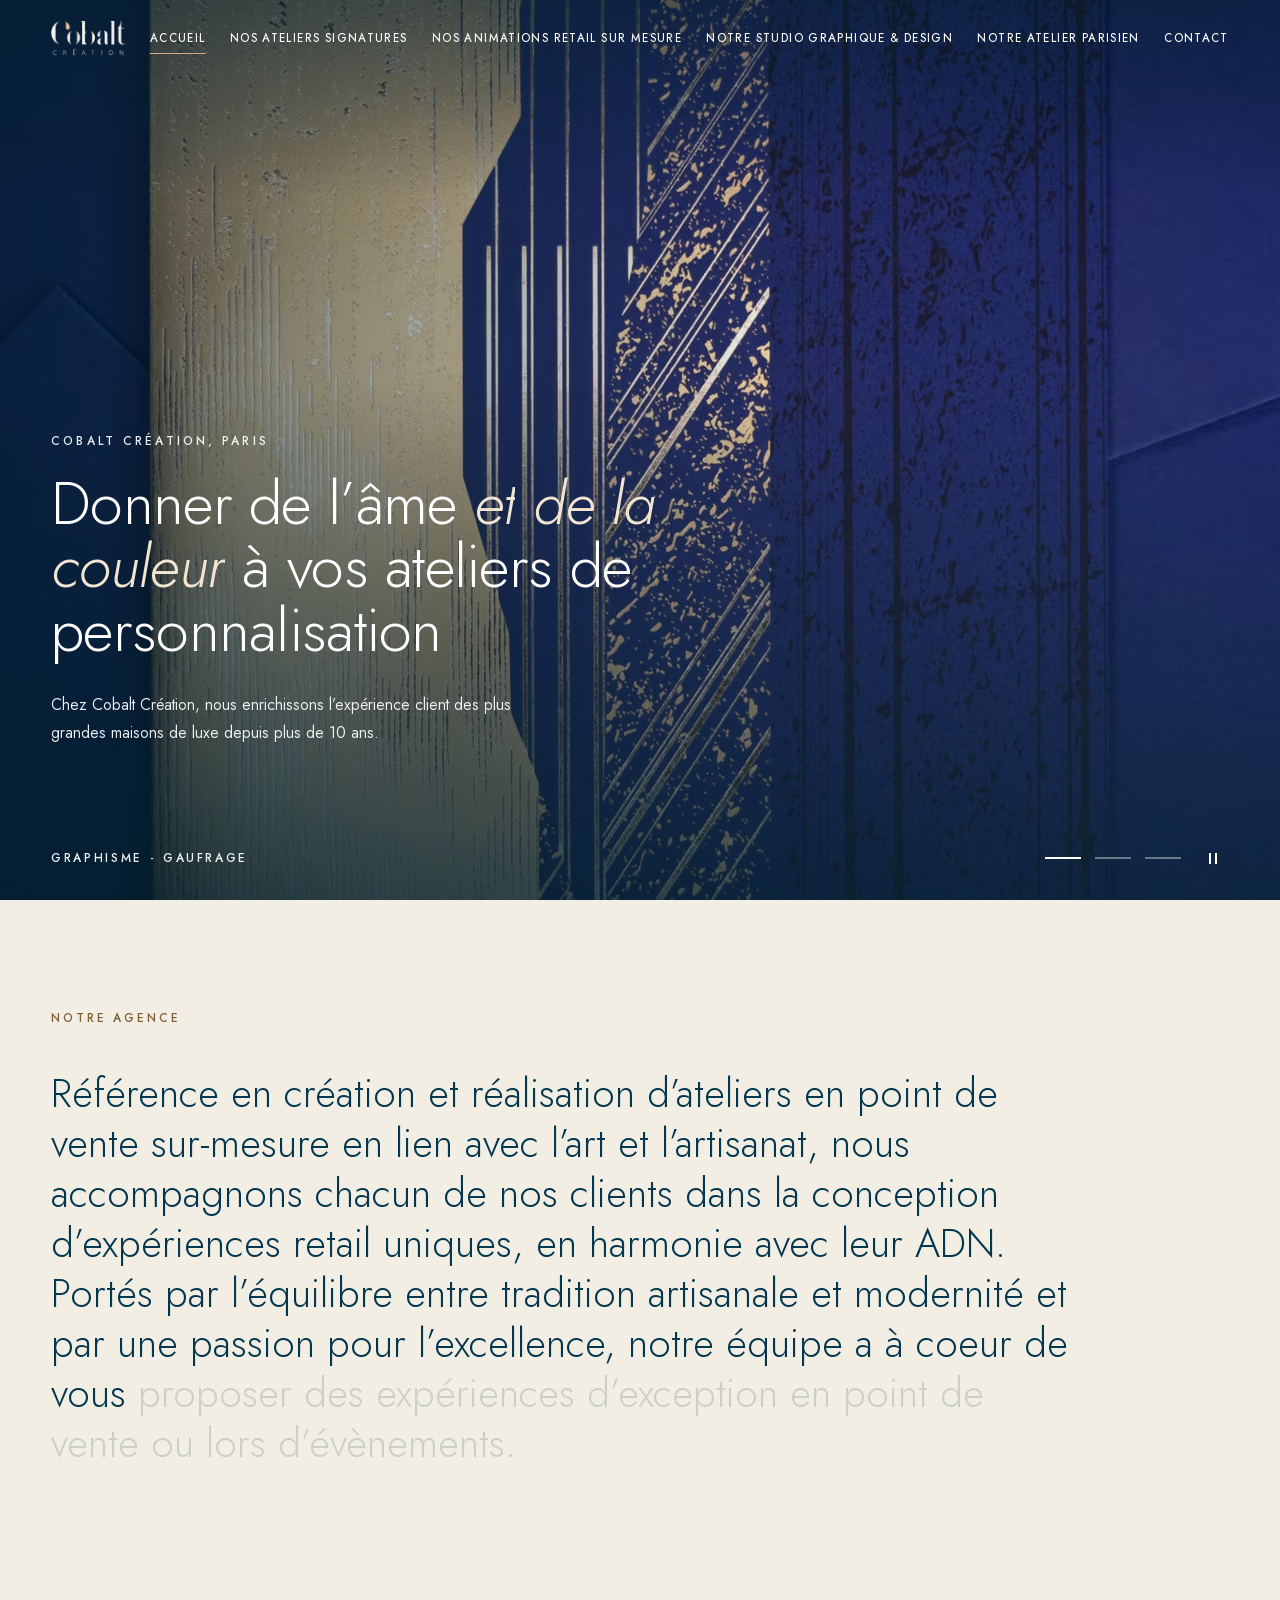
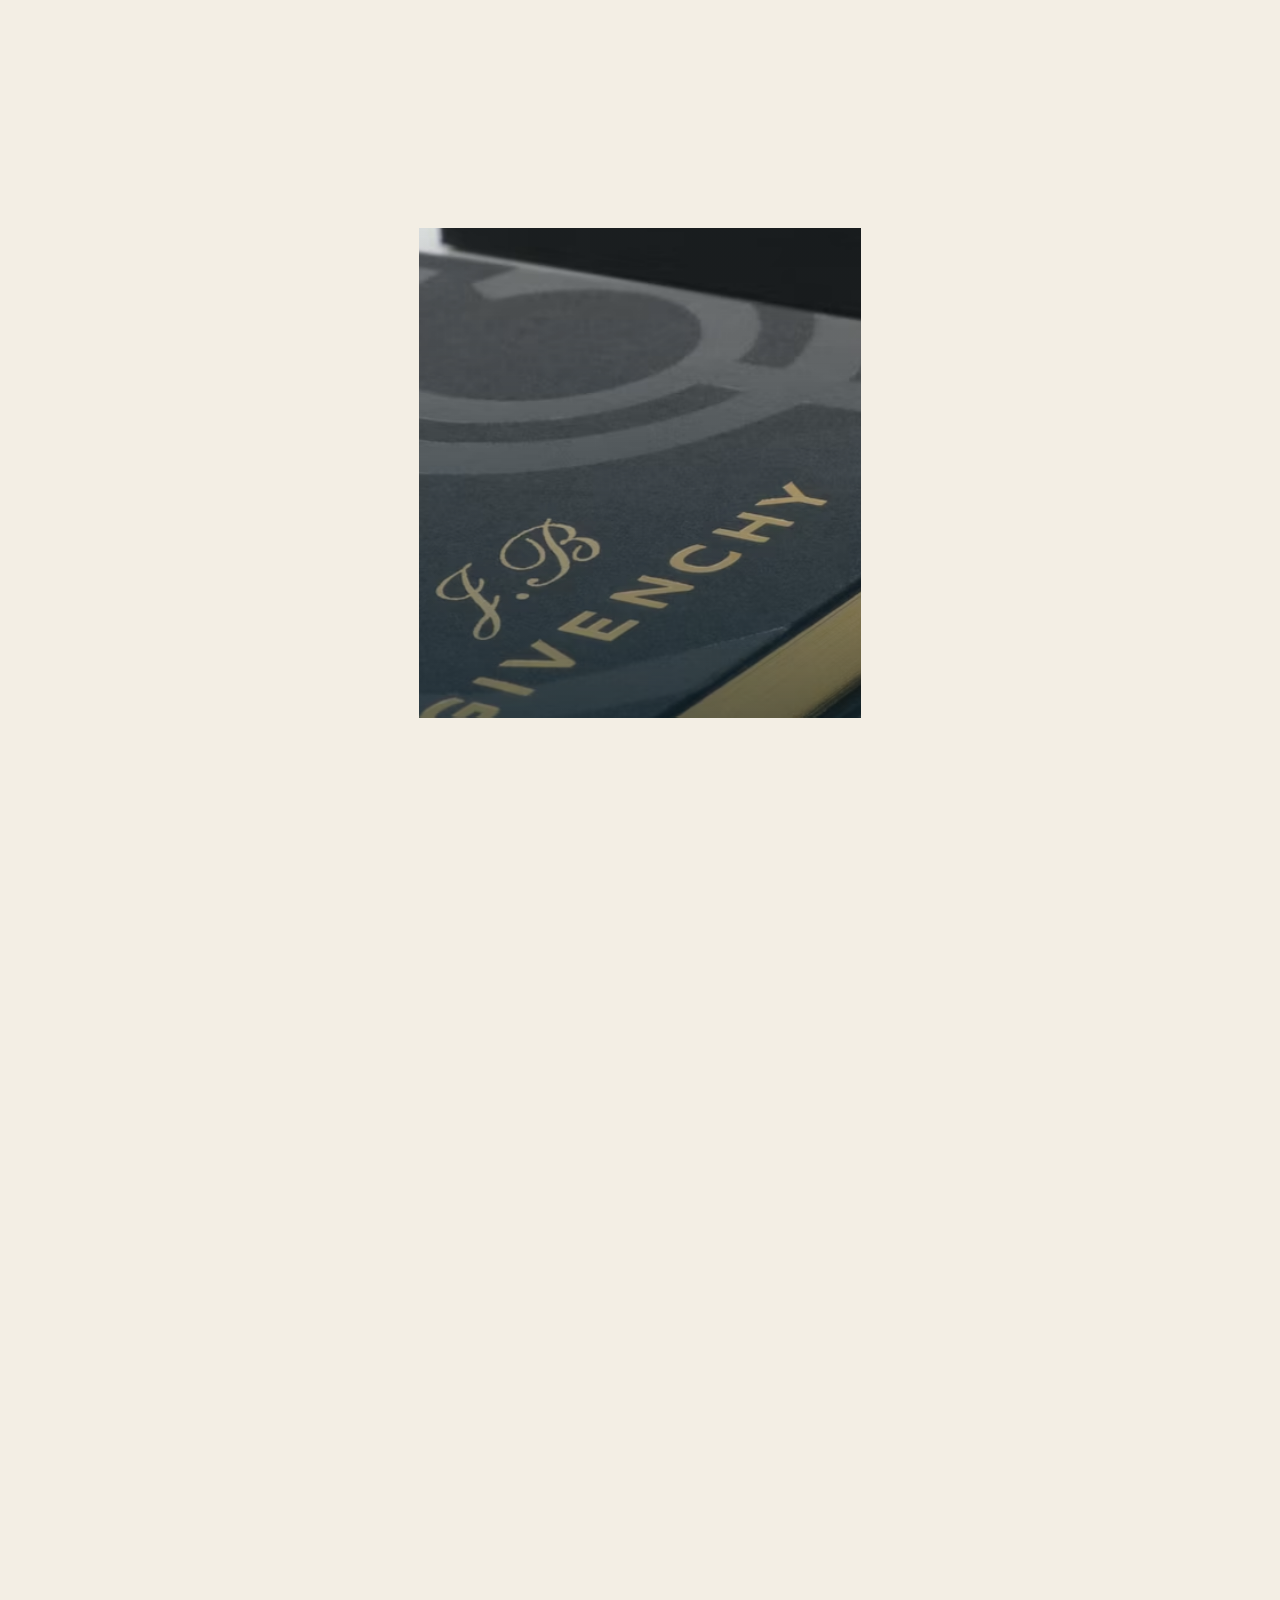
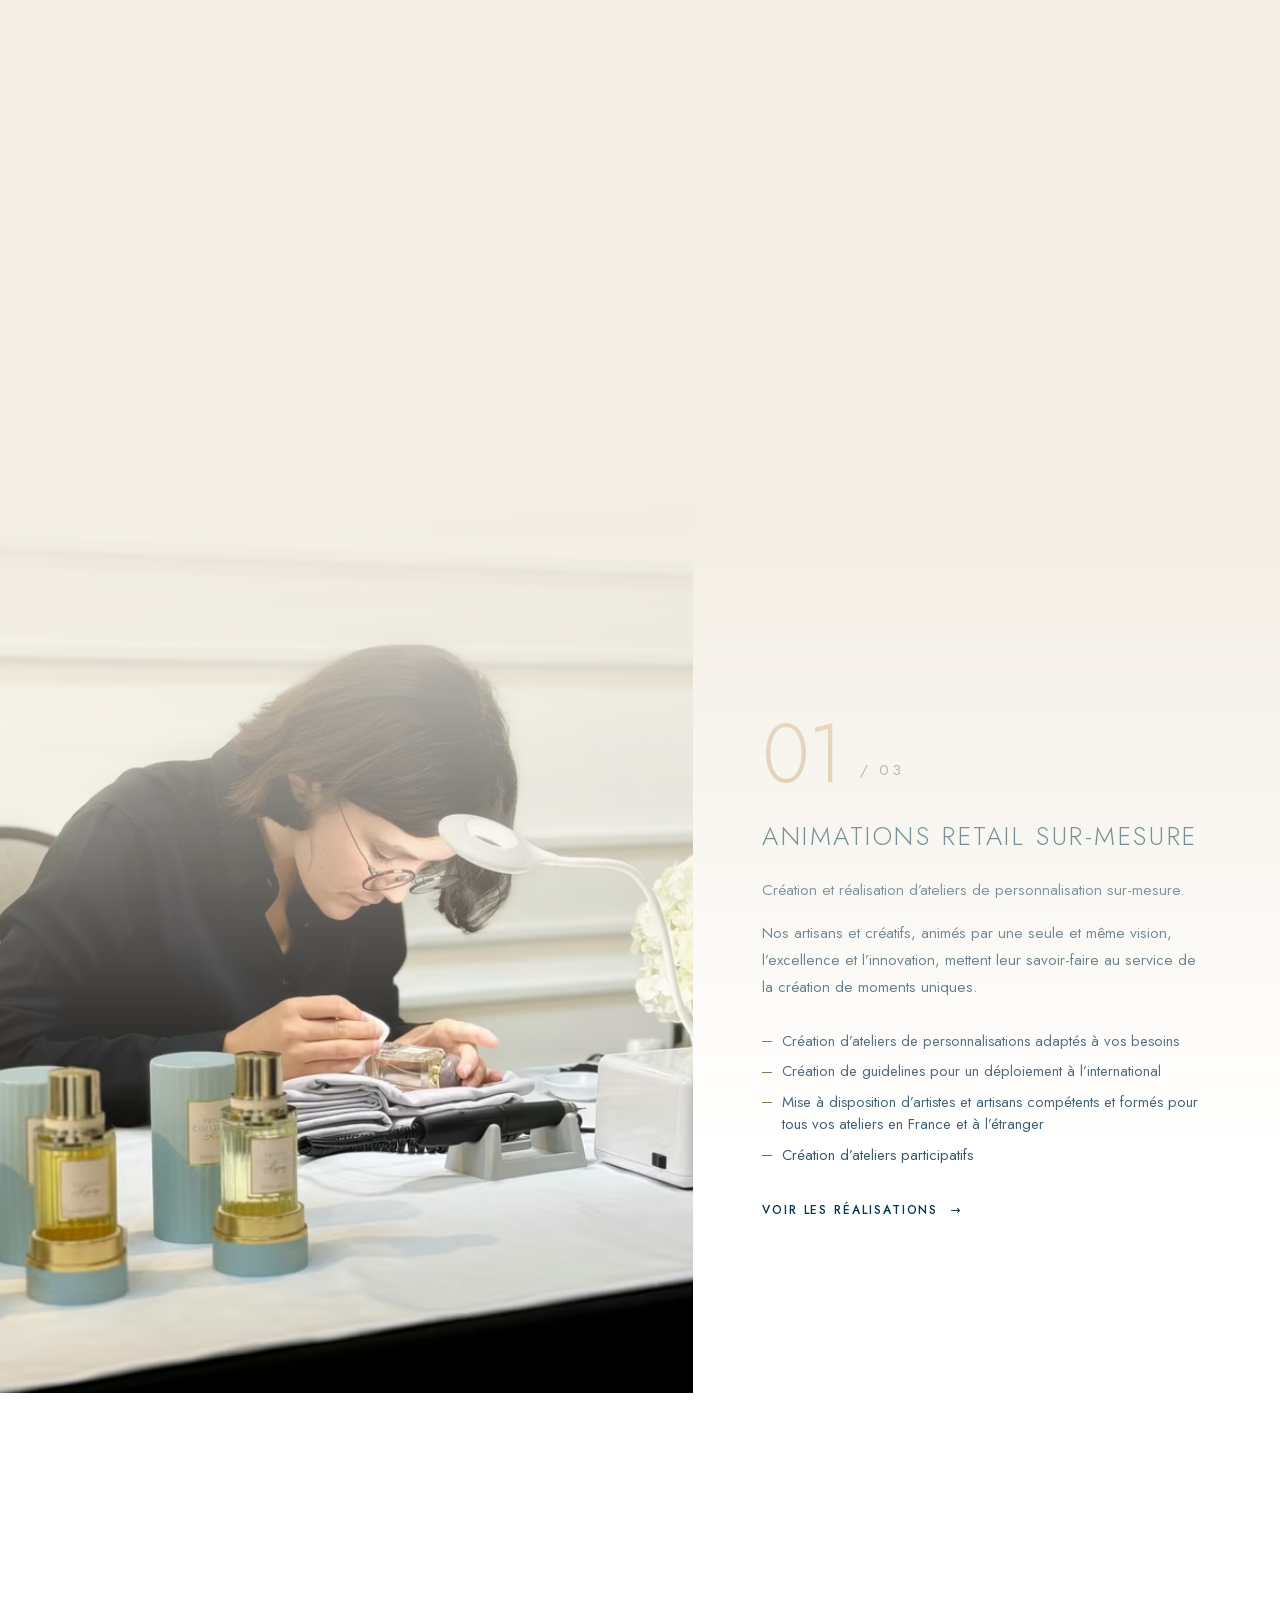
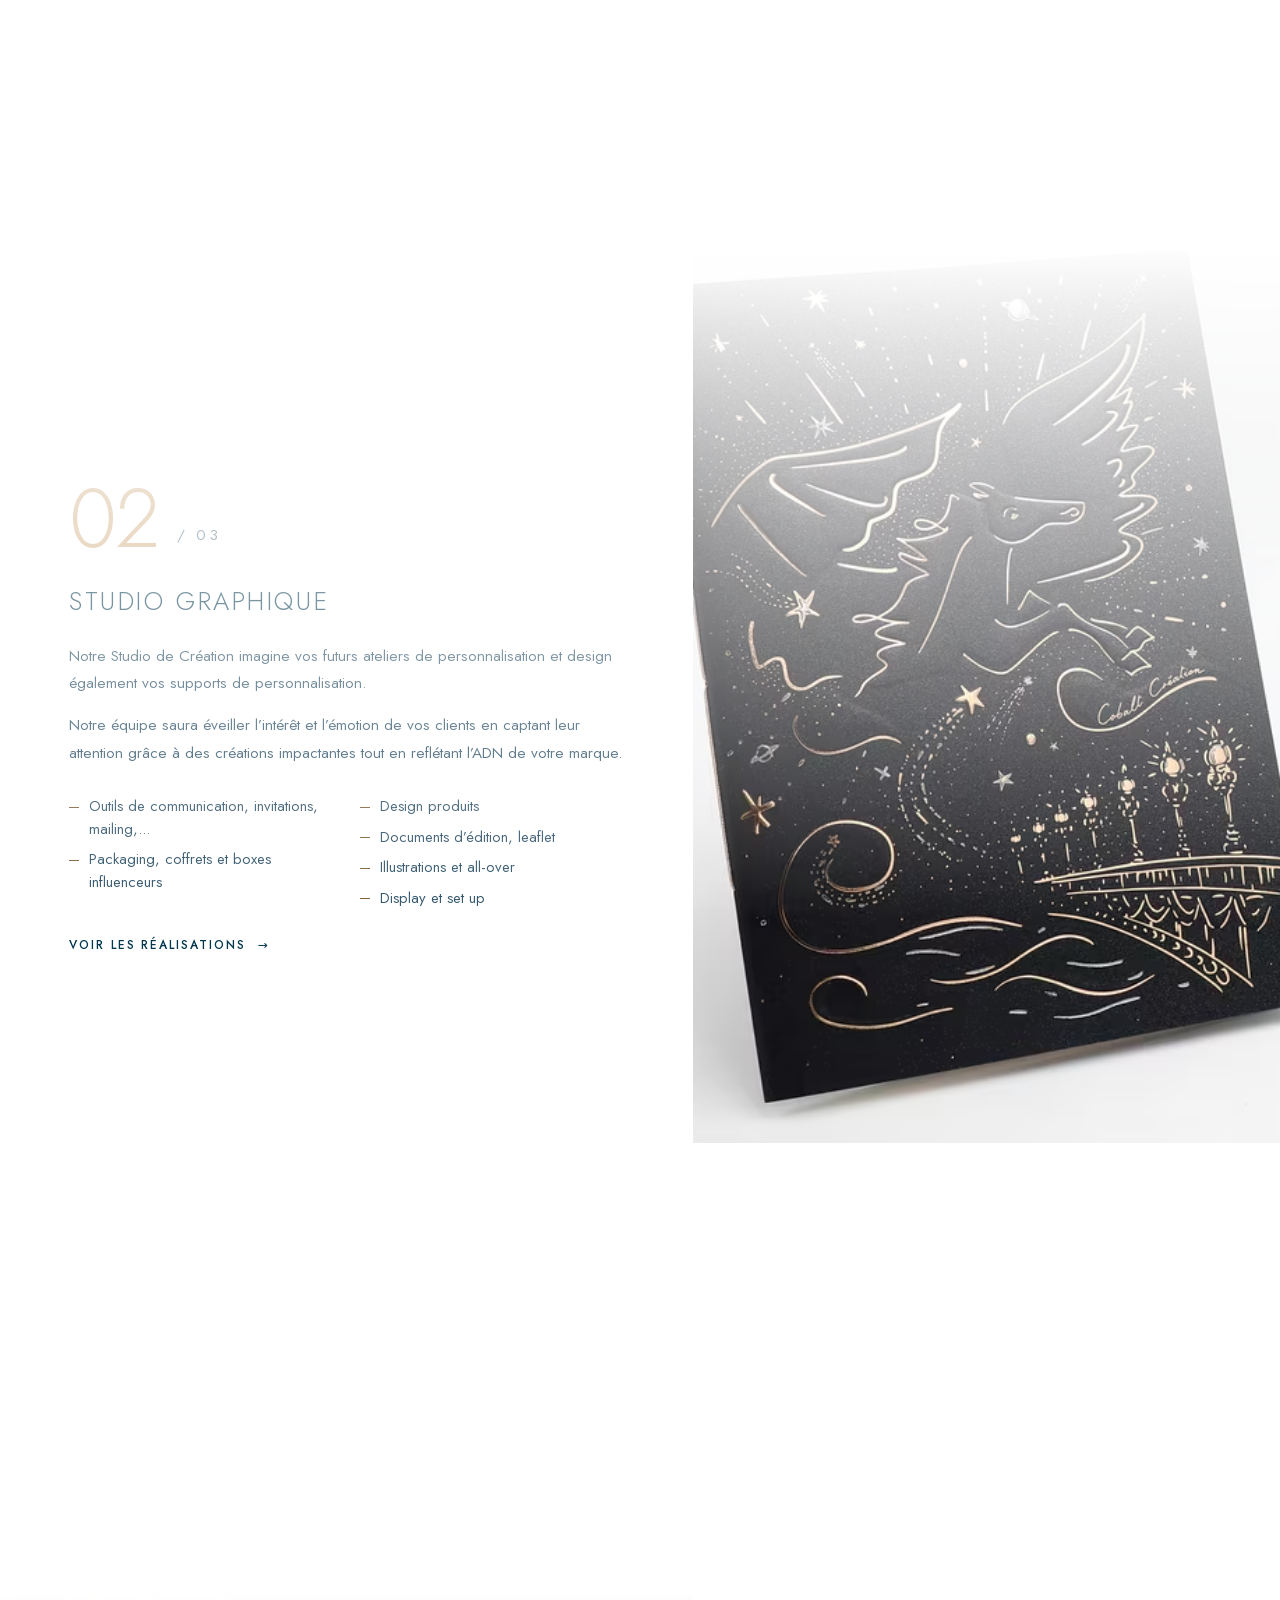
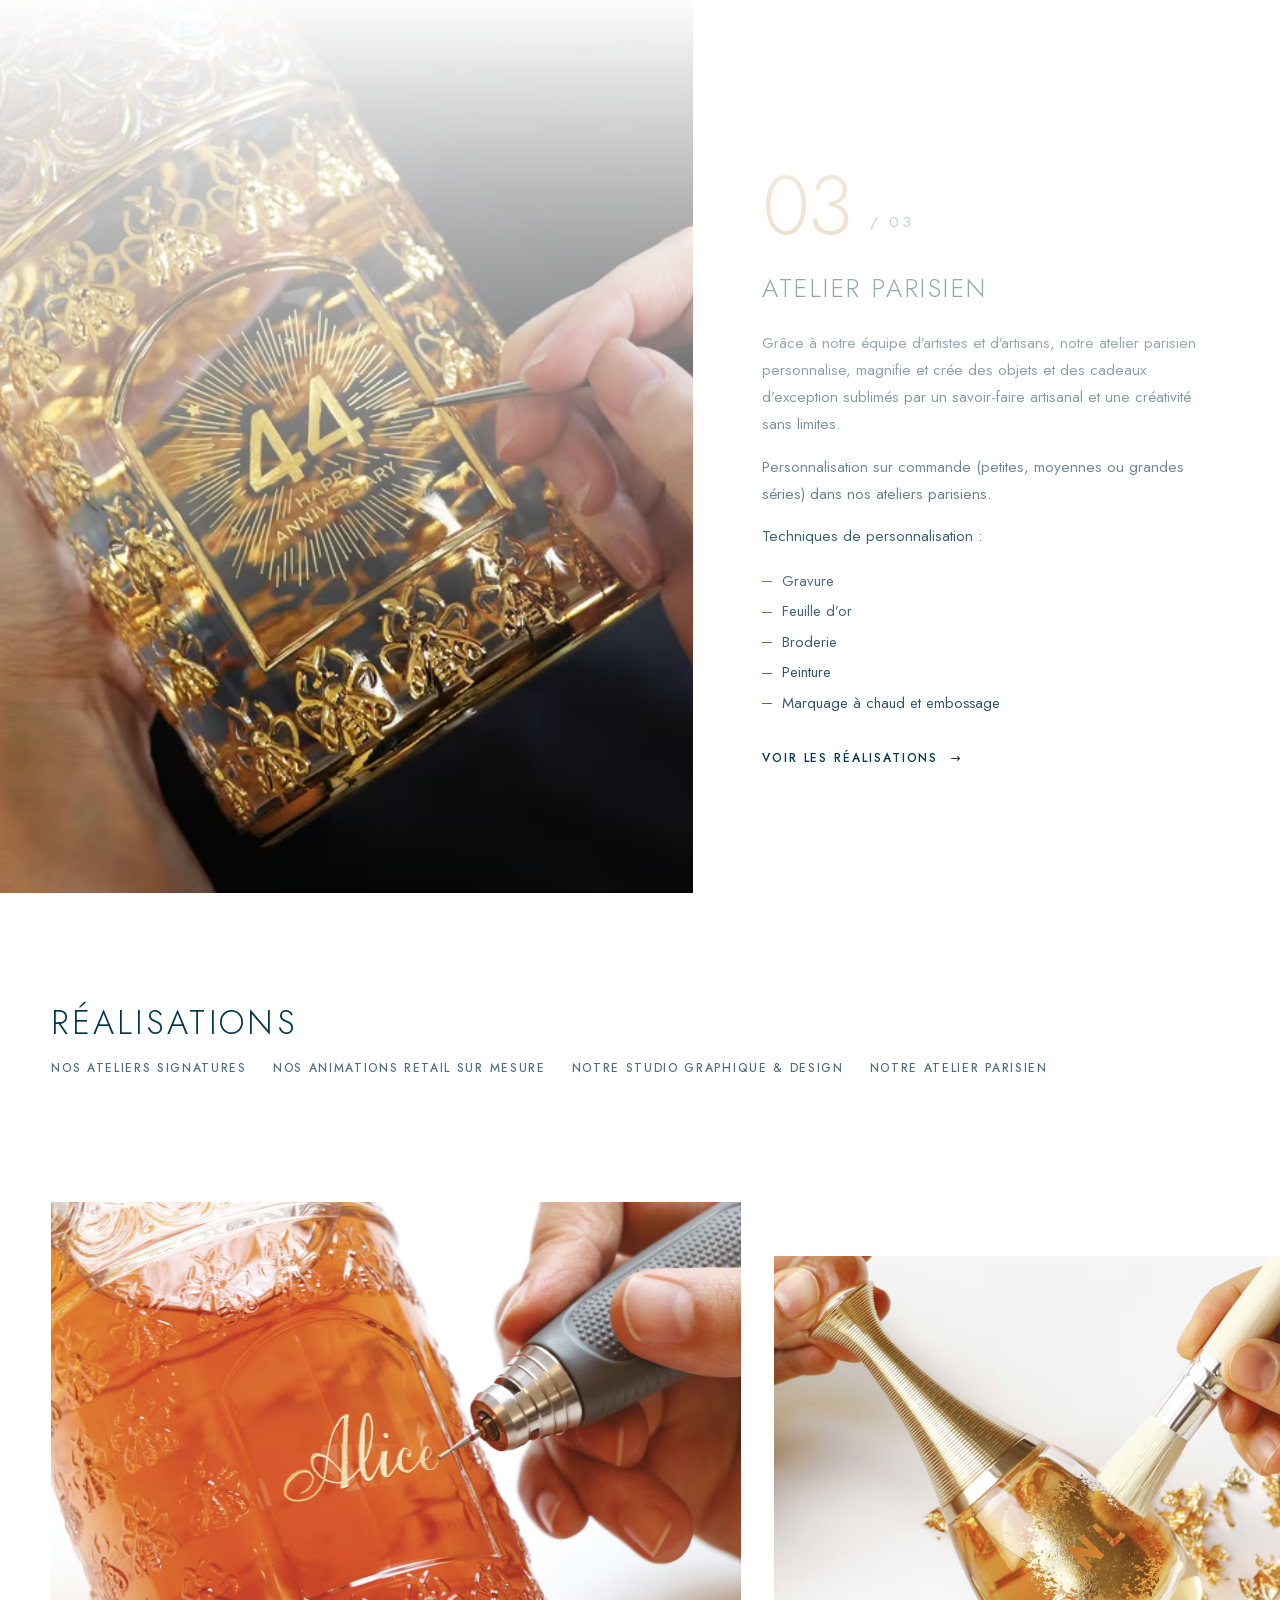
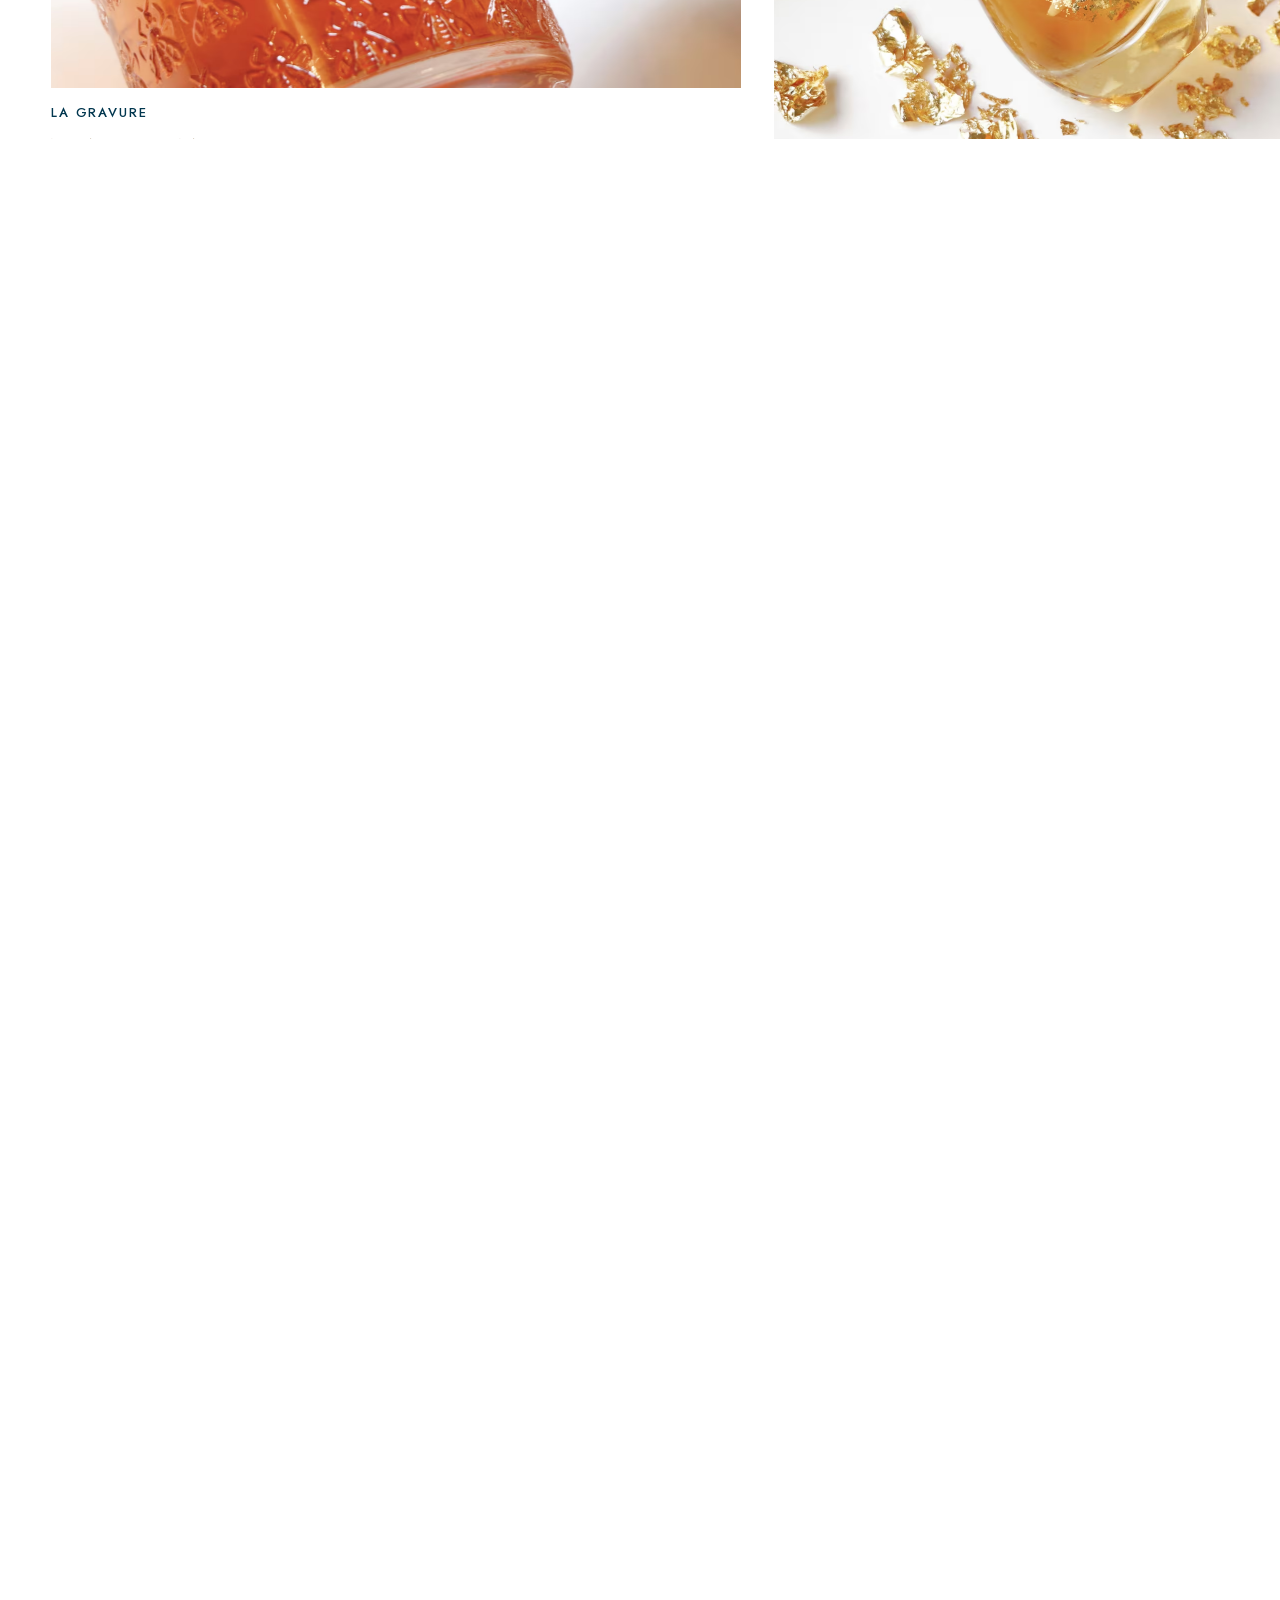
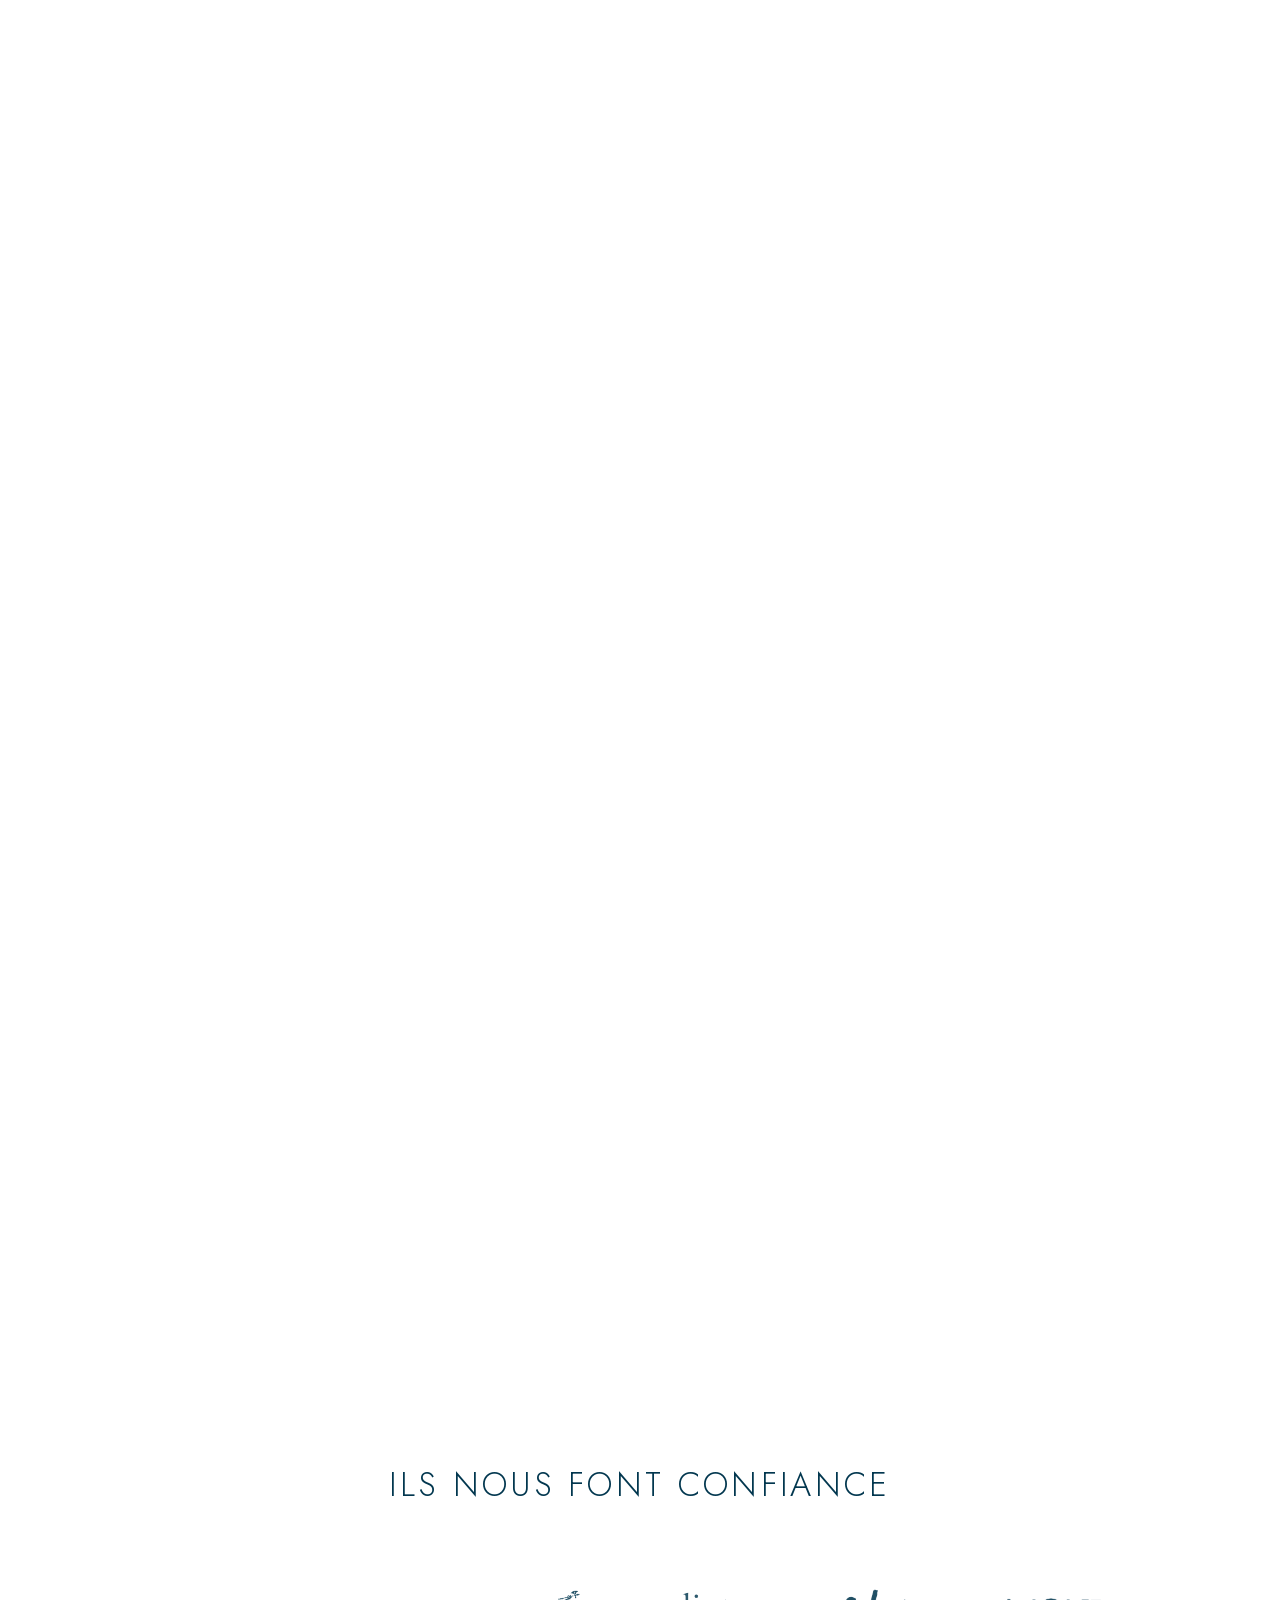
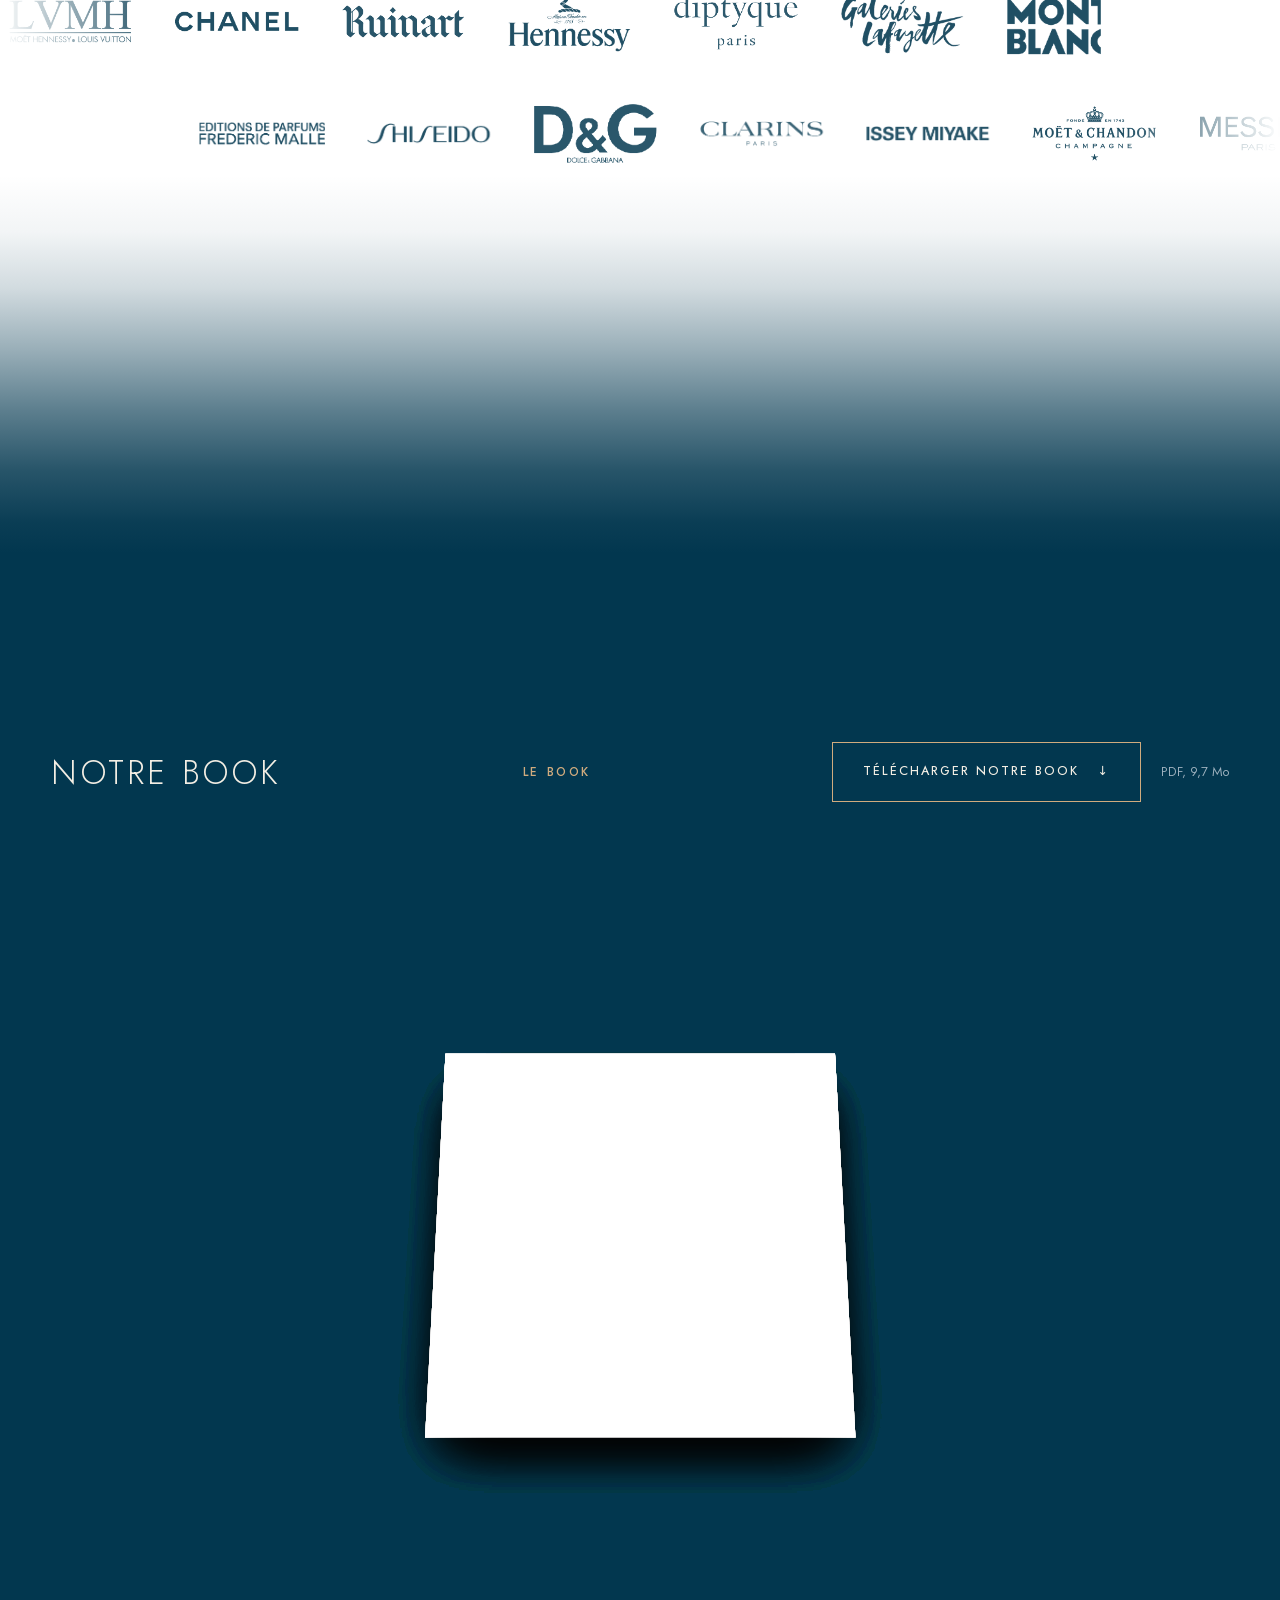
==== commit f7b1feca: "V2 : trois fonds purs sans mélange (brumes entre les scènes), le book clôt l'accueil sur l'encre, « " ====
--- a/index.html
+++ b/index.html
@@ -120,17 +120,23 @@
           <a class="more" href="coffrets-packaging/">Voir les réalisations <span aria-hidden="true">&rarr;</span></a>
         </div>
       </div>
-    </article></section><section class="hx" aria-labelledby="hx-t" data-hx data-scene="cream">
+    </article></section><section class="hx" aria-labelledby="hx-t" data-hx>
   <div class="hx__pin">
-    <span class="hx__ghost" aria-hidden="true" data-hx-ghost>Réalisations</span>
     <div class="hx__head wrap">
       <h2 id="hx-t" class="h-sec">Réalisations</h2>
       <ul class="hx__rubrics"><li><a href="creation-d-objet-unique/">Nos ateliers signatures</a></li><li><a href="ateliers-de-personnalisation/">Nos animations retail sur mesure</a></li><li><a href="design-graphique-design-papier/">Notre studio graphique &amp; design</a></li><li><a href="coffrets-packaging/">Notre atelier parisien</a></li></ul>
     </div>
     <div class="hx__viewport"><ul class="hx__track" data-hx-track><li class="hx__item" style="--ar:1.419"><a href="creation-d-objet-unique/#piece-2"><span class="hx__frame"><picture><source type="image/avif" srcset="assets/media/50a83d9d3d18-800.avif 800w, assets/media/50a83d9d3d18-1600.avif 1600w" sizes="(max-width: 900px) 78vw, calc(62vh * 1.65)"><img class="hx__img" src="assets/media/50a83d9d3d18-800.jpg" srcset="assets/media/50a83d9d3d18-800.jpg 800w, assets/media/50a83d9d3d18-1600.jpg 1600w" sizes="(max-width: 900px) 78vw, calc(62vh * 1.65)" width="800" height="564" alt="La Gravure" loading="lazy" decoding="async"></picture></span><span class="hx__cap"><span class="hx__t">La Gravure</span><span class="hx__s"></span><span class="hx__r">Nos ateliers signatures</span></span></a></li><li class="hx__item" style="--ar:1.419"><a href="creation-d-objet-unique/#piece-3"><span class="hx__frame"><picture><source type="image/avif" srcset="assets/media/e299d102def1-800.avif 800w, assets/media/e299d102def1-1600.avif 1600w" sizes="(max-width: 900px) 78vw, calc(62vh * 1.65)"><img class="hx__img" src="assets/media/e299d102def1-800.jpg" srcset="assets/media/e299d102def1-800.jpg 800w, assets/media/e299d102def1-1600.jpg 1600w" sizes="(max-width: 900px) 78vw, calc(62vh * 1.65)" width="800" height="564" alt="La feuille d’or" loading="lazy" decoding="async"></picture></span><span class="hx__cap"><span class="hx__t">La feuille d’or</span><span class="hx__s"></span><span class="hx__r">Nos ateliers signatures</span></span></a></li><li class="hx__item" style="--ar:1.419"><a href="creation-d-objet-unique/#piece-4"><span class="hx__frame"><picture><source type="image/avif" srcset="assets/media/facebf48bc61-800.avif 800w, assets/media/facebf48bc61-1600.avif 1600w" sizes="(max-width: 900px) 78vw, calc(62vh * 1.65)"><img class="hx__img" src="assets/media/facebf48bc61-800.jpg" srcset="assets/media/facebf48bc61-800.jpg 800w, assets/media/facebf48bc61-1600.jpg 1600w" sizes="(max-width: 900px) 78vw, calc(62vh * 1.65)" width="800" height="564" alt="L’illustration" loading="lazy" decoding="async"></picture></span><span class="hx__cap"><span class="hx__t">L’illustration</span><span class="hx__s"></span><span class="hx__r">Nos ateliers signatures</span></span></a></li><li class="hx__item" style="--ar:1.000"><a href="ateliers-de-personnalisation/#piece-1"><span class="hx__frame"><picture><source type="image/avif" srcset="assets/media/0a2355af026d-800.avif 800w, assets/media/0a2355af026d-1536.avif 1536w" sizes="(max-width: 900px) 78vw, calc(62vh * 1.16)"><img class="hx__img" src="assets/media/0a2355af026d-800.jpg" srcset="assets/media/0a2355af026d-800.jpg 800w, assets/media/0a2355af026d-1536.jpg 1536w" sizes="(max-width: 900px) 78vw, calc(62vh * 1.16)" width="800" height="800" alt="Ruinart, Carte Blanche 2023, Atelier évènementiel - Dorure à chaud" loading="lazy" decoding="async"></picture></span><span class="hx__cap"><span class="hx__t">Ruinart</span><span class="hx__s">Carte Blanche 2023 · Atelier évènementiel - Dorure à chaud</span><span class="hx__r">Nos animations retail sur mesure</span></span></a></li><li class="hx__item" style="--ar:1.000"><a href="ateliers-de-personnalisation/#piece-2"><span class="hx__frame"><picture><source type="image/avif" srcset="assets/media/ed1e4c8ec7b2-800.avif 800w, assets/media/ed1e4c8ec7b2-1600.avif 1600w" sizes="(max-width: 900px) 78vw, calc(62vh * 1.16)"><img class="hx__img" src="assets/media/ed1e4c8ec7b2-800.jpg" srcset="assets/media/ed1e4c8ec7b2-800.jpg 800w, assets/media/ed1e4c8ec7b2-1600.jpg 1600w" sizes="(max-width: 900px) 78vw, calc(62vh * 1.16)" width="800" height="800" alt="Givenchy, La Collection Particulière, Atelier retail - Gravure" loading="lazy" decoding="async"></picture></span><span class="hx__cap"><span class="hx__t">Givenchy</span><span class="hx__s">La Collection Particulière · Atelier retail - Gravure</span><span class="hx__r">Nos animations retail sur mesure</span></span></a></li><li class="hx__item" style="--ar:0.667"><a href="ateliers-de-personnalisation/#piece-3"><span class="hx__frame"><picture><source type="image/avif" srcset="assets/media/63471216a14a-800.avif 800w, assets/media/63471216a14a-1600.avif 1600w" sizes="(max-width: 900px) 78vw, calc(62vh * 0.77)"><img class="hx__img" src="assets/media/63471216a14a-800.jpg" srcset="assets/media/63471216a14a-800.jpg 800w, assets/media/63471216a14a-1600.jpg 1600w" sizes="(max-width: 900px) 78vw, calc(62vh * 0.77)" width="800" height="1200" alt="Dior, Xmas Parties 2024, Confection de Couronnes de Noël" loading="lazy" decoding="async"></picture></span><span class="hx__cap"><span class="hx__t">Dior</span><span class="hx__s">Xmas Parties 2024 · Confection de Couronnes de Noël</span><span class="hx__r">Nos animations retail sur mesure</span></span></a></li><li class="hx__item" style="--ar:0.667"><a href="design-graphique-design-papier/#piece-1"><span class="hx__frame"><picture><source type="image/avif" srcset="assets/media/40a8eebbf9c0-800.avif 800w, assets/media/40a8eebbf9c0-1600.avif 1600w" sizes="(max-width: 900px) 78vw, calc(62vh * 0.77)"><img class="hx__img" src="assets/media/40a8eebbf9c0-800.jpg" srcset="assets/media/40a8eebbf9c0-800.jpg 800w, assets/media/40a8eebbf9c0-1600.jpg 1600w" sizes="(max-width: 900px) 78vw, calc(62vh * 0.77)" width="800" height="1200" alt="Evidens de Beauté, Chinese New Year 2025" loading="lazy" decoding="async"></picture></span><span class="hx__cap"><span class="hx__t">Evidens de Beauté</span><span class="hx__s">Chinese New Year 2025</span><span class="hx__r">Notre studio graphique &amp; design</span></span></a></li><li class="hx__item" style="--ar:1.400"><a href="design-graphique-design-papier/#piece-2"><span class="hx__frame"><picture><source type="image/avif" srcset="assets/media/dd7d7397eb9f-800.avif 800w, assets/media/dd7d7397eb9f-1600.avif 1600w" sizes="(max-width: 900px) 78vw, calc(62vh * 1.62)"><img class="hx__img" src="assets/media/dd7d7397eb9f-800.jpg" srcset="assets/media/dd7d7397eb9f-800.jpg 800w, assets/media/dd7d7397eb9f-1600.jpg 1600w" sizes="(max-width: 900px) 78vw, calc(62vh * 1.62)" width="800" height="571" alt="Guerlain, Néroli Plein Sud" loading="lazy" decoding="async"></picture></span><span class="hx__cap"><span class="hx__t">Guerlain</span><span class="hx__s">Néroli Plein Sud</span><span class="hx__r">Notre studio graphique &amp; design</span></span></a></li><li class="hx__item" style="--ar:1.379"><a href="design-graphique-design-papier/#piece-3"><span class="hx__frame"><picture><source type="image/avif" srcset="assets/media/13d0253e40a6-800.avif 800w, assets/media/13d0253e40a6-1600.avif 1600w" sizes="(max-width: 900px) 78vw, calc(62vh * 1.60)"><img class="hx__img" src="assets/media/13d0253e40a6-800.jpg" srcset="assets/media/13d0253e40a6-800.jpg 800w, assets/media/13d0253e40a6-1600.jpg 1600w" sizes="(max-width: 900px) 78vw, calc(62vh * 1.60)" width="800" height="580" alt="Evidens de Beauté, Carte de Voeux 2024" loading="lazy" decoding="async"></picture></span><span class="hx__cap"><span class="hx__t">Evidens de Beauté</span><span class="hx__s">Carte de Voeux 2024</span><span class="hx__r">Notre studio graphique &amp; design</span></span></a></li><li class="hx__item" style="--ar:1.000"><a href="coffrets-packaging/#piece-1"><span class="hx__frame"><picture><source type="image/avif" srcset="assets/media/396411c5f961-800.avif 800w, assets/media/396411c5f961-1600.avif 1600w" sizes="(max-width: 900px) 78vw, calc(62vh * 1.16)"><img class="hx__img" src="assets/media/396411c5f961-800.jpg" srcset="assets/media/396411c5f961-800.jpg 800w, assets/media/396411c5f961-1600.jpg 1600w" sizes="(max-width: 900px) 78vw, calc(62vh * 1.16)" width="800" height="800" alt="Glenmorangie, Pièce unique - Gravure et feuille d’or" loading="lazy" decoding="async"></picture></span><span class="hx__cap"><span class="hx__t">Glenmorangie</span><span class="hx__s">Pièce unique - Gravure et feuille d’or</span><span class="hx__r">Notre atelier parisien</span></span></a></li><li class="hx__item" style="--ar:1.479"><a href="coffrets-packaging/#piece-2"><span class="hx__frame"><picture><source type="image/avif" srcset="assets/media/d891365d6708-800.avif 800w, assets/media/d891365d6708-1600.avif 1600w" sizes="(max-width: 900px) 78vw, calc(62vh * 1.72)"><img class="hx__img" src="assets/media/d891365d6708-800.jpg" srcset="assets/media/d891365d6708-800.jpg 800w, assets/media/d891365d6708-1600.jpg 1600w" sizes="(max-width: 900px) 78vw, calc(62vh * 1.72)" width="800" height="541" alt="Guerlain, Personnalisation d’une série de 25 coffrets pour Holidays 2024 - Strass et Motifs" loading="lazy" decoding="async"></picture></span><span class="hx__cap"><span class="hx__t">Guerlain</span><span class="hx__s">Personnalisation d’une série de 25 coffrets pour Holidays 2024 - Strass et Motifs</span><span class="hx__r">Notre atelier parisien</span></span></a></li><li class="hx__item" style="--ar:1.000"><a href="coffrets-packaging/#piece-3"><span class="hx__frame"><picture><source type="image/avif" srcset="assets/media/7ea76c0f7e48-800.avif 800w, assets/media/7ea76c0f7e48-1600.avif 1600w" sizes="(max-width: 900px) 78vw, calc(62vh * 1.16)"><img class="hx__img" src="assets/media/7ea76c0f7e48-800.jpg" srcset="assets/media/7ea76c0f7e48-800.jpg 800w, assets/media/7ea76c0f7e48-1600.jpg 1600w" sizes="(max-width: 900px) 78vw, calc(62vh * 1.16)" width="800" height="800" alt="Cartier, Personnalisation d’une série de céramiques" loading="lazy" decoding="async"></picture></span><span class="hx__cap"><span class="hx__t">Cartier</span><span class="hx__s">Personnalisation d’une série de céramiques</span><span class="hx__r">Notre atelier parisien</span></span></a></li></ul></div>
-    <div class="hx__bar wrap" aria-hidden="true"><span data-hx-bar></span></div>
   </div>
-</section><section class="fb" aria-labelledby="book-t" data-fb data-scene="ink">
+</section><section class="trust" aria-labelledby="trust-t" data-mist="ink">
+  <div class="wrap"><h2 id="trust-t" class="h-sec trust__t"><span class="split">Ils nous font confiance</span></h2></div>
+  <ul class="sr-only"><li>Louis Vuitton</li><li>LVMH</li><li>Chanel</li><li>Ruinart</li><li>Hennessy</li><li>Diptyque</li><li>Galeries Lafayette</li><li>Montblanc</li><li>Louis XIII</li><li>Hermès</li><li>Dior</li><li>Guerlain</li><li>Cartier</li><li>Breguet</li><li>Yves Saint Laurent</li><li>Givenchy</li><li>L&#x27;Oréal</li><li>Chloé</li><li>Christian Louboutin</li><li>Aerin</li><li>Chaumet</li><li>Estée Lauder</li><li>Lalique</li><li>Dom Pérignon</li><li>Les Parfumables</li><li>Celine</li><li>Bonpoint</li><li>Kenzo</li><li>Éditions de Parfums Frédéric Malle</li><li>Shiseido</li><li>Dolce &amp; Gabbana</li><li>Clarins</li><li>Issey Miyake</li><li>Moët &amp; Chandon</li><li>Messika</li><li>Caron</li><li>Bobbi Brown</li><li>Narciso Rodriguez</li><li>Sisley</li><li>Rémy Martin</li><li>Jo Malone London</li><li>Tiffany &amp; Co.</li><li>L&#x27;Artisan Parfumeur</li><li>Prada</li><li>Kilian</li><li>Marc Jacobs</li><li>Burberry</li><li>Puig</li><li>Miu Miu</li><li>Tumi</li><li>Penhaligon&#x27;s</li><li>Maison Francis Kurkdjian</li><li>Maison Psyché</li><li>Jacadi</li><li>Annick Goutal</li><li>Clinique</li></ul>
+  <div class="mq" aria-hidden="true" data-mq>
+    <div class="mq__row"><div class="mq__track" data-dir="-1"><div class="mq__item"><span class="logo" style="-webkit-mask-image:url(assets/media/logos/louis-vuitton.png);mask-image:url(assets/media/logos/louis-vuitton.png)"></span></div><div class="mq__item"><span class="logo" style="-webkit-mask-image:url(assets/media/logos/lvmh.png);mask-image:url(assets/media/logos/lvmh.png)"></span></div><div class="mq__item"><span class="logo" style="-webkit-mask-image:url(assets/media/logos/chanel.png);mask-image:url(assets/media/logos/chanel.png)"></span></div><div class="mq__item"><span class="logo" style="-webkit-mask-image:url(assets/media/logos/ruinart.png);mask-image:url(assets/media/logos/ruinart.png)"></span></div><div class="mq__item"><span class="logo" style="-webkit-mask-image:url(assets/media/logos/hennessy.png);mask-image:url(assets/media/logos/hennessy.png)"></span></div><div class="mq__item"><span class="logo" style="-webkit-mask-image:url(assets/media/logos/diptyque.png);mask-image:url(assets/media/logos/diptyque.png)"></span></div><div class="mq__item"><span class="logo" style="-webkit-mask-image:url(assets/media/logos/galeries-lafayette.png);mask-image:url(assets/media/logos/galeries-lafayette.png)"></span></div><div class="mq__item"><span class="logo" style="-webkit-mask-image:url(assets/media/logos/montblanc.png);mask-image:url(assets/media/logos/montblanc.png)"></span></div><div class="mq__item"><span class="logo" style="-webkit-mask-image:url(assets/media/logos/louis-xiii.png);mask-image:url(assets/media/logos/louis-xiii.png)"></span></div><div class="mq__item"><span class="logo" style="-webkit-mask-image:url(assets/media/logos/hermes.png);mask-image:url(assets/media/logos/hermes.png)"></span></div><div class="mq__item"><span class="logo" style="-webkit-mask-image:url(assets/media/logos/dior.png);mask-image:url(assets/media/logos/dior.png)"></span></div><div class="mq__item"><span class="logo" style="-webkit-mask-image:url(assets/media/logos/guerlain.png);mask-image:url(assets/media/logos/guerlain.png)"></span></div><div class="mq__item"><span class="logo" style="-webkit-mask-image:url(assets/media/logos/cartier.png);mask-image:url(assets/media/logos/cartier.png)"></span></div><div class="mq__item"><span class="logo" style="-webkit-mask-image:url(assets/media/logos/breguet.png);mask-image:url(assets/media/logos/breguet.png)"></span></div><div class="mq__item"><span class="logo" style="-webkit-mask-image:url(assets/media/logos/yves-saint-laurent.png);mask-image:url(assets/media/logos/yves-saint-laurent.png)"></span></div><div class="mq__item"><span class="logo" style="-webkit-mask-image:url(assets/media/logos/givenchy.png);mask-image:url(assets/media/logos/givenchy.png)"></span></div><div class="mq__item"><span class="logo" style="-webkit-mask-image:url(assets/media/logos/l-oreal.png);mask-image:url(assets/media/logos/l-oreal.png)"></span></div><div class="mq__item"><span class="logo" style="-webkit-mask-image:url(assets/media/logos/chloe.png);mask-image:url(assets/media/logos/chloe.png)"></span></div><div class="mq__item"><span class="logo" style="-webkit-mask-image:url(assets/media/logos/christian-louboutin.png);mask-image:url(assets/media/logos/christian-louboutin.png)"></span></div><div class="mq__item"><span class="logo" style="-webkit-mask-image:url(assets/media/logos/aerin.png);mask-image:url(assets/media/logos/aerin.png)"></span></div><div class="mq__item"><span class="logo" style="-webkit-mask-image:url(assets/media/logos/chaumet.png);mask-image:url(assets/media/logos/chaumet.png)"></span></div><div class="mq__item"><span class="logo" style="-webkit-mask-image:url(assets/media/logos/estee-lauder.png);mask-image:url(assets/media/logos/estee-lauder.png)"></span></div><div class="mq__item"><span class="logo" style="-webkit-mask-image:url(assets/media/logos/lalique.png);mask-image:url(assets/media/logos/lalique.png)"></span></div><div class="mq__item"><span class="logo" style="-webkit-mask-image:url(assets/media/logos/dom-perignon.png);mask-image:url(assets/media/logos/dom-perignon.png)"></span></div><div class="mq__item"><span class="logo" style="-webkit-mask-image:url(assets/media/logos/les-parfumables.png);mask-image:url(assets/media/logos/les-parfumables.png)"></span></div><div class="mq__item"><span class="logo" style="-webkit-mask-image:url(assets/media/logos/celine.png);mask-image:url(assets/media/logos/celine.png)"></span></div><div class="mq__item"><span class="logo" style="-webkit-mask-image:url(assets/media/logos/bonpoint.png);mask-image:url(assets/media/logos/bonpoint.png)"></span></div><div class="mq__item"><span class="logo" style="-webkit-mask-image:url(assets/media/logos/kenzo.png);mask-image:url(assets/media/logos/kenzo.png)"></span></div><div class="mq__item"><span class="logo" style="-webkit-mask-image:url(assets/media/logos/louis-vuitton.png);mask-image:url(assets/media/logos/louis-vuitton.png)"></span></div><div class="mq__item"><span class="logo" style="-webkit-mask-image:url(assets/media/logos/lvmh.png);mask-image:url(assets/media/logos/lvmh.png)"></span></div><div class="mq__item"><span class="logo" style="-webkit-mask-image:url(assets/media/logos/chanel.png);mask-image:url(assets/media/logos/chanel.png)"></span></div><div class="mq__item"><span class="logo" style="-webkit-mask-image:url(assets/media/logos/ruinart.png);mask-image:url(assets/media/logos/ruinart.png)"></span></div><div class="mq__item"><span class="logo" style="-webkit-mask-image:url(assets/media/logos/hennessy.png);mask-image:url(assets/media/logos/hennessy.png)"></span></div><div class="mq__item"><span class="logo" style="-webkit-mask-image:url(assets/media/logos/diptyque.png);mask-image:url(assets/media/logos/diptyque.png)"></span></div><div class="mq__item"><span class="logo" style="-webkit-mask-image:url(assets/media/logos/galeries-lafayette.png);mask-image:url(assets/media/logos/galeries-lafayette.png)"></span></div><div class="mq__item"><span class="logo" style="-webkit-mask-image:url(assets/media/logos/montblanc.png);mask-image:url(assets/media/logos/montblanc.png)"></span></div><div class="mq__item"><span class="logo" style="-webkit-mask-image:url(assets/media/logos/louis-xiii.png);mask-image:url(assets/media/logos/louis-xiii.png)"></span></div><div class="mq__item"><span class="logo" style="-webkit-mask-image:url(assets/media/logos/hermes.png);mask-image:url(assets/media/logos/hermes.png)"></span></div><div class="mq__item"><span class="logo" style="-webkit-mask-image:url(assets/media/logos/dior.png);mask-image:url(assets/media/logos/dior.png)"></span></div><div class="mq__item"><span class="logo" style="-webkit-mask-image:url(assets/media/logos/guerlain.png);mask-image:url(assets/media/logos/guerlain.png)"></span></div><div class="mq__item"><span class="logo" style="-webkit-mask-image:url(assets/media/logos/cartier.png);mask-image:url(assets/media/logos/cartier.png)"></span></div><div class="mq__item"><span class="logo" style="-webkit-mask-image:url(assets/media/logos/breguet.png);mask-image:url(assets/media/logos/breguet.png)"></span></div><div class="mq__item"><span class="logo" style="-webkit-mask-image:url(assets/media/logos/yves-saint-laurent.png);mask-image:url(assets/media/logos/yves-saint-laurent.png)"></span></div><div class="mq__item"><span class="logo" style="-webkit-mask-image:url(assets/media/logos/givenchy.png);mask-image:url(assets/media/logos/givenchy.png)"></span></div><div class="mq__item"><span class="logo" style="-webkit-mask-image:url(assets/media/logos/l-oreal.png);mask-image:url(assets/media/logos/l-oreal.png)"></span></div><div class="mq__item"><span class="logo" style="-webkit-mask-image:url(assets/media/logos/chloe.png);mask-image:url(assets/media/logos/chloe.png)"></span></div><div class="mq__item"><span class="logo" style="-webkit-mask-image:url(assets/media/logos/christian-louboutin.png);mask-image:url(assets/media/logos/christian-louboutin.png)"></span></div><div class="mq__item"><span class="logo" style="-webkit-mask-image:url(assets/media/logos/aerin.png);mask-image:url(assets/media/logos/aerin.png)"></span></div><div class="mq__item"><span class="logo" style="-webkit-mask-image:url(assets/media/logos/chaumet.png);mask-image:url(assets/media/logos/chaumet.png)"></span></div><div class="mq__item"><span class="logo" style="-webkit-mask-image:url(assets/media/logos/estee-lauder.png);mask-image:url(assets/media/logos/estee-lauder.png)"></span></div><div class="mq__item"><span class="logo" style="-webkit-mask-image:url(assets/media/logos/lalique.png);mask-image:url(assets/media/logos/lalique.png)"></span></div><div class="mq__item"><span class="logo" style="-webkit-mask-image:url(assets/media/logos/dom-perignon.png);mask-image:url(assets/media/logos/dom-perignon.png)"></span></div><div class="mq__item"><span class="logo" style="-webkit-mask-image:url(assets/media/logos/les-parfumables.png);mask-image:url(assets/media/logos/les-parfumables.png)"></span></div><div class="mq__item"><span class="logo" style="-webkit-mask-image:url(assets/media/logos/celine.png);mask-image:url(assets/media/logos/celine.png)"></span></div><div class="mq__item"><span class="logo" style="-webkit-mask-image:url(assets/media/logos/bonpoint.png);mask-image:url(assets/media/logos/bonpoint.png)"></span></div><div class="mq__item"><span class="logo" style="-webkit-mask-image:url(assets/media/logos/kenzo.png);mask-image:url(assets/media/logos/kenzo.png)"></span></div></div></div>
+    <div class="mq__row"><div class="mq__track" data-dir="1"><div class="mq__item"><span class="logo" style="-webkit-mask-image:url(assets/media/logos/editions-de-parfums-frederic-malle.png);mask-image:url(assets/media/logos/editions-de-parfums-frederic-malle.png)"></span></div><div class="mq__item"><span class="logo" style="-webkit-mask-image:url(assets/media/logos/shiseido.png);mask-image:url(assets/media/logos/shiseido.png)"></span></div><div class="mq__item"><span class="logo" style="-webkit-mask-image:url(assets/media/logos/dolce-gabbana.png);mask-image:url(assets/media/logos/dolce-gabbana.png)"></span></div><div class="mq__item"><span class="logo" style="-webkit-mask-image:url(assets/media/logos/clarins.png);mask-image:url(assets/media/logos/clarins.png)"></span></div><div class="mq__item"><span class="logo" style="-webkit-mask-image:url(assets/media/logos/issey-miyake.png);mask-image:url(assets/media/logos/issey-miyake.png)"></span></div><div class="mq__item"><span class="logo" style="-webkit-mask-image:url(assets/media/logos/moet-chandon.png);mask-image:url(assets/media/logos/moet-chandon.png)"></span></div><div class="mq__item"><span class="logo" style="-webkit-mask-image:url(assets/media/logos/messika.png);mask-image:url(assets/media/logos/messika.png)"></span></div><div class="mq__item"><span class="logo" style="-webkit-mask-image:url(assets/media/logos/caron.png);mask-image:url(assets/media/logos/caron.png)"></span></div><div class="mq__item"><span class="logo" style="-webkit-mask-image:url(assets/media/logos/bobbi-brown.png);mask-image:url(assets/media/logos/bobbi-brown.png)"></span></div><div class="mq__item"><span class="logo" style="-webkit-mask-image:url(assets/media/logos/narciso-rodriguez.png);mask-image:url(assets/media/logos/narciso-rodriguez.png)"></span></div><div class="mq__item"><span class="logo" style="-webkit-mask-image:url(assets/media/logos/sisley.png);mask-image:url(assets/media/logos/sisley.png)"></span></div><div class="mq__item"><span class="logo" style="-webkit-mask-image:url(assets/media/logos/remy-martin.png);mask-image:url(assets/media/logos/remy-martin.png)"></span></div><div class="mq__item"><span class="logo" style="-webkit-mask-image:url(assets/media/logos/jo-malone-london.png);mask-image:url(assets/media/logos/jo-malone-london.png)"></span></div><div class="mq__item"><span class="logo" style="-webkit-mask-image:url(assets/media/logos/tiffany-co.png);mask-image:url(assets/media/logos/tiffany-co.png)"></span></div><div class="mq__item"><span class="logo" style="-webkit-mask-image:url(assets/media/logos/l-artisan-parfumeur.png);mask-image:url(assets/media/logos/l-artisan-parfumeur.png)"></span></div><div class="mq__item"><span class="logo" style="-webkit-mask-image:url(assets/media/logos/prada.png);mask-image:url(assets/media/logos/prada.png)"></span></div><div class="mq__item"><span class="logo" style="-webkit-mask-image:url(assets/media/logos/kilian.png);mask-image:url(assets/media/logos/kilian.png)"></span></div><div class="mq__item"><span class="logo" style="-webkit-mask-image:url(assets/media/logos/marc-jacobs.png);mask-image:url(assets/media/logos/marc-jacobs.png)"></span></div><div class="mq__item"><span class="logo" style="-webkit-mask-image:url(assets/media/logos/burberry.png);mask-image:url(assets/media/logos/burberry.png)"></span></div><div class="mq__item"><span class="logo" style="-webkit-mask-image:url(assets/media/logos/puig.png);mask-image:url(assets/media/logos/puig.png)"></span></div><div class="mq__item"><span class="logo" style="-webkit-mask-image:url(assets/media/logos/miu-miu.png);mask-image:url(assets/media/logos/miu-miu.png)"></span></div><div class="mq__item"><span class="logo" style="-webkit-mask-image:url(assets/media/logos/tumi.png);mask-image:url(assets/media/logos/tumi.png)"></span></div><div class="mq__item"><span class="logo" style="-webkit-mask-image:url(assets/media/logos/penhaligon-s.png);mask-image:url(assets/media/logos/penhaligon-s.png)"></span></div><div class="mq__item"><span class="logo" style="-webkit-mask-image:url(assets/media/logos/maison-francis-kurkdjian.png);mask-image:url(assets/media/logos/maison-francis-kurkdjian.png)"></span></div><div class="mq__item"><span class="logo" style="-webkit-mask-image:url(assets/media/logos/maison-psyche.png);mask-image:url(assets/media/logos/maison-psyche.png)"></span></div><div class="mq__item"><span class="logo" style="-webkit-mask-image:url(assets/media/logos/jacadi.png);mask-image:url(assets/media/logos/jacadi.png)"></span></div><div class="mq__item"><span class="logo" style="-webkit-mask-image:url(assets/media/logos/annick-goutal.png);mask-image:url(assets/media/logos/annick-goutal.png)"></span></div><div class="mq__item"><span class="logo" style="-webkit-mask-image:url(assets/media/logos/clinique.png);mask-image:url(assets/media/logos/clinique.png)"></span></div><div class="mq__item"><span class="logo" style="-webkit-mask-image:url(assets/media/logos/editions-de-parfums-frederic-malle.png);mask-image:url(assets/media/logos/editions-de-parfums-frederic-malle.png)"></span></div><div class="mq__item"><span class="logo" style="-webkit-mask-image:url(assets/media/logos/shiseido.png);mask-image:url(assets/media/logos/shiseido.png)"></span></div><div class="mq__item"><span class="logo" style="-webkit-mask-image:url(assets/media/logos/dolce-gabbana.png);mask-image:url(assets/media/logos/dolce-gabbana.png)"></span></div><div class="mq__item"><span class="logo" style="-webkit-mask-image:url(assets/media/logos/clarins.png);mask-image:url(assets/media/logos/clarins.png)"></span></div><div class="mq__item"><span class="logo" style="-webkit-mask-image:url(assets/media/logos/issey-miyake.png);mask-image:url(assets/media/logos/issey-miyake.png)"></span></div><div class="mq__item"><span class="logo" style="-webkit-mask-image:url(assets/media/logos/moet-chandon.png);mask-image:url(assets/media/logos/moet-chandon.png)"></span></div><div class="mq__item"><span class="logo" style="-webkit-mask-image:url(assets/media/logos/messika.png);mask-image:url(assets/media/logos/messika.png)"></span></div><div class="mq__item"><span class="logo" style="-webkit-mask-image:url(assets/media/logos/caron.png);mask-image:url(assets/media/logos/caron.png)"></span></div><div class="mq__item"><span class="logo" style="-webkit-mask-image:url(assets/media/logos/bobbi-brown.png);mask-image:url(assets/media/logos/bobbi-brown.png)"></span></div><div class="mq__item"><span class="logo" style="-webkit-mask-image:url(assets/media/logos/narciso-rodriguez.png);mask-image:url(assets/media/logos/narciso-rodriguez.png)"></span></div><div class="mq__item"><span class="logo" style="-webkit-mask-image:url(assets/media/logos/sisley.png);mask-image:url(assets/media/logos/sisley.png)"></span></div><div class="mq__item"><span class="logo" style="-webkit-mask-image:url(assets/media/logos/remy-martin.png);mask-image:url(assets/media/logos/remy-martin.png)"></span></div><div class="mq__item"><span class="logo" style="-webkit-mask-image:url(assets/media/logos/jo-malone-london.png);mask-image:url(assets/media/logos/jo-malone-london.png)"></span></div><div class="mq__item"><span class="logo" style="-webkit-mask-image:url(assets/media/logos/tiffany-co.png);mask-image:url(assets/media/logos/tiffany-co.png)"></span></div><div class="mq__item"><span class="logo" style="-webkit-mask-image:url(assets/media/logos/l-artisan-parfumeur.png);mask-image:url(assets/media/logos/l-artisan-parfumeur.png)"></span></div><div class="mq__item"><span class="logo" style="-webkit-mask-image:url(assets/media/logos/prada.png);mask-image:url(assets/media/logos/prada.png)"></span></div><div class="mq__item"><span class="logo" style="-webkit-mask-image:url(assets/media/logos/kilian.png);mask-image:url(assets/media/logos/kilian.png)"></span></div><div class="mq__item"><span class="logo" style="-webkit-mask-image:url(assets/media/logos/marc-jacobs.png);mask-image:url(assets/media/logos/marc-jacobs.png)"></span></div><div class="mq__item"><span class="logo" style="-webkit-mask-image:url(assets/media/logos/burberry.png);mask-image:url(assets/media/logos/burberry.png)"></span></div><div class="mq__item"><span class="logo" style="-webkit-mask-image:url(assets/media/logos/puig.png);mask-image:url(assets/media/logos/puig.png)"></span></div><div class="mq__item"><span class="logo" style="-webkit-mask-image:url(assets/media/logos/miu-miu.png);mask-image:url(assets/media/logos/miu-miu.png)"></span></div><div class="mq__item"><span class="logo" style="-webkit-mask-image:url(assets/media/logos/tumi.png);mask-image:url(assets/media/logos/tumi.png)"></span></div><div class="mq__item"><span class="logo" style="-webkit-mask-image:url(assets/media/logos/penhaligon-s.png);mask-image:url(assets/media/logos/penhaligon-s.png)"></span></div><div class="mq__item"><span class="logo" style="-webkit-mask-image:url(assets/media/logos/maison-francis-kurkdjian.png);mask-image:url(assets/media/logos/maison-francis-kurkdjian.png)"></span></div><div class="mq__item"><span class="logo" style="-webkit-mask-image:url(assets/media/logos/maison-psyche.png);mask-image:url(assets/media/logos/maison-psyche.png)"></span></div><div class="mq__item"><span class="logo" style="-webkit-mask-image:url(assets/media/logos/jacadi.png);mask-image:url(assets/media/logos/jacadi.png)"></span></div><div class="mq__item"><span class="logo" style="-webkit-mask-image:url(assets/media/logos/annick-goutal.png);mask-image:url(assets/media/logos/annick-goutal.png)"></span></div><div class="mq__item"><span class="logo" style="-webkit-mask-image:url(assets/media/logos/clinique.png);mask-image:url(assets/media/logos/clinique.png)"></span></div></div></div>
+  </div>
+  <div class="wrap trust__grid" aria-hidden="true"><div class="mq__item"><span class="logo" style="-webkit-mask-image:url(assets/media/logos/louis-vuitton.png);mask-image:url(assets/media/logos/louis-vuitton.png)"></span></div><div class="mq__item"><span class="logo" style="-webkit-mask-image:url(assets/media/logos/lvmh.png);mask-image:url(assets/media/logos/lvmh.png)"></span></div><div class="mq__item"><span class="logo" style="-webkit-mask-image:url(assets/media/logos/chanel.png);mask-image:url(assets/media/logos/chanel.png)"></span></div><div class="mq__item"><span class="logo" style="-webkit-mask-image:url(assets/media/logos/ruinart.png);mask-image:url(assets/media/logos/ruinart.png)"></span></div><div class="mq__item"><span class="logo" style="-webkit-mask-image:url(assets/media/logos/hennessy.png);mask-image:url(assets/media/logos/hennessy.png)"></span></div><div class="mq__item"><span class="logo" style="-webkit-mask-image:url(assets/media/logos/diptyque.png);mask-image:url(assets/media/logos/diptyque.png)"></span></div><div class="mq__item"><span class="logo" style="-webkit-mask-image:url(assets/media/logos/galeries-lafayette.png);mask-image:url(assets/media/logos/galeries-lafayette.png)"></span></div><div class="mq__item"><span class="logo" style="-webkit-mask-image:url(assets/media/logos/montblanc.png);mask-image:url(assets/media/logos/montblanc.png)"></span></div><div class="mq__item"><span class="logo" style="-webkit-mask-image:url(assets/media/logos/louis-xiii.png);mask-image:url(assets/media/logos/louis-xiii.png)"></span></div><div class="mq__item"><span class="logo" style="-webkit-mask-image:url(assets/media/logos/hermes.png);mask-image:url(assets/media/logos/hermes.png)"></span></div><div class="mq__item"><span class="logo" style="-webkit-mask-image:url(assets/media/logos/dior.png);mask-image:url(assets/media/logos/dior.png)"></span></div><div class="mq__item"><span class="logo" style="-webkit-mask-image:url(assets/media/logos/guerlain.png);mask-image:url(assets/media/logos/guerlain.png)"></span></div><div class="mq__item"><span class="logo" style="-webkit-mask-image:url(assets/media/logos/cartier.png);mask-image:url(assets/media/logos/cartier.png)"></span></div><div class="mq__item"><span class="logo" style="-webkit-mask-image:url(assets/media/logos/breguet.png);mask-image:url(assets/media/logos/breguet.png)"></span></div><div class="mq__item"><span class="logo" style="-webkit-mask-image:url(assets/media/logos/yves-saint-laurent.png);mask-image:url(assets/media/logos/yves-saint-laurent.png)"></span></div><div class="mq__item"><span class="logo" style="-webkit-mask-image:url(assets/media/logos/givenchy.png);mask-image:url(assets/media/logos/givenchy.png)"></span></div><div class="mq__item"><span class="logo" style="-webkit-mask-image:url(assets/media/logos/l-oreal.png);mask-image:url(assets/media/logos/l-oreal.png)"></span></div><div class="mq__item"><span class="logo" style="-webkit-mask-image:url(assets/media/logos/chloe.png);mask-image:url(assets/media/logos/chloe.png)"></span></div><div class="mq__item"><span class="logo" style="-webkit-mask-image:url(assets/media/logos/christian-louboutin.png);mask-image:url(assets/media/logos/christian-louboutin.png)"></span></div><div class="mq__item"><span class="logo" style="-webkit-mask-image:url(assets/media/logos/aerin.png);mask-image:url(assets/media/logos/aerin.png)"></span></div><div class="mq__item"><span class="logo" style="-webkit-mask-image:url(assets/media/logos/chaumet.png);mask-image:url(assets/media/logos/chaumet.png)"></span></div><div class="mq__item"><span class="logo" style="-webkit-mask-image:url(assets/media/logos/estee-lauder.png);mask-image:url(assets/media/logos/estee-lauder.png)"></span></div><div class="mq__item"><span class="logo" style="-webkit-mask-image:url(assets/media/logos/lalique.png);mask-image:url(assets/media/logos/lalique.png)"></span></div><div class="mq__item"><span class="logo" style="-webkit-mask-image:url(assets/media/logos/dom-perignon.png);mask-image:url(assets/media/logos/dom-perignon.png)"></span></div><div class="mq__item"><span class="logo" style="-webkit-mask-image:url(assets/media/logos/les-parfumables.png);mask-image:url(assets/media/logos/les-parfumables.png)"></span></div><div class="mq__item"><span class="logo" style="-webkit-mask-image:url(assets/media/logos/celine.png);mask-image:url(assets/media/logos/celine.png)"></span></div><div class="mq__item"><span class="logo" style="-webkit-mask-image:url(assets/media/logos/bonpoint.png);mask-image:url(assets/media/logos/bonpoint.png)"></span></div><div class="mq__item"><span class="logo" style="-webkit-mask-image:url(assets/media/logos/kenzo.png);mask-image:url(assets/media/logos/kenzo.png)"></span></div><div class="mq__item"><span class="logo" style="-webkit-mask-image:url(assets/media/logos/editions-de-parfums-frederic-malle.png);mask-image:url(assets/media/logos/editions-de-parfums-frederic-malle.png)"></span></div><div class="mq__item"><span class="logo" style="-webkit-mask-image:url(assets/media/logos/shiseido.png);mask-image:url(assets/media/logos/shiseido.png)"></span></div><div class="mq__item"><span class="logo" style="-webkit-mask-image:url(assets/media/logos/dolce-gabbana.png);mask-image:url(assets/media/logos/dolce-gabbana.png)"></span></div><div class="mq__item"><span class="logo" style="-webkit-mask-image:url(assets/media/logos/clarins.png);mask-image:url(assets/media/logos/clarins.png)"></span></div><div class="mq__item"><span class="logo" style="-webkit-mask-image:url(assets/media/logos/issey-miyake.png);mask-image:url(assets/media/logos/issey-miyake.png)"></span></div><div class="mq__item"><span class="logo" style="-webkit-mask-image:url(assets/media/logos/moet-chandon.png);mask-image:url(assets/media/logos/moet-chandon.png)"></span></div><div class="mq__item"><span class="logo" style="-webkit-mask-image:url(assets/media/logos/messika.png);mask-image:url(assets/media/logos/messika.png)"></span></div><div class="mq__item"><span class="logo" style="-webkit-mask-image:url(assets/media/logos/caron.png);mask-image:url(assets/media/logos/caron.png)"></span></div><div class="mq__item"><span class="logo" style="-webkit-mask-image:url(assets/media/logos/bobbi-brown.png);mask-image:url(assets/media/logos/bobbi-brown.png)"></span></div><div class="mq__item"><span class="logo" style="-webkit-mask-image:url(assets/media/logos/narciso-rodriguez.png);mask-image:url(assets/media/logos/narciso-rodriguez.png)"></span></div><div class="mq__item"><span class="logo" style="-webkit-mask-image:url(assets/media/logos/sisley.png);mask-image:url(assets/media/logos/sisley.png)"></span></div><div class="mq__item"><span class="logo" style="-webkit-mask-image:url(assets/media/logos/remy-martin.png);mask-image:url(assets/media/logos/remy-martin.png)"></span></div><div class="mq__item"><span class="logo" style="-webkit-mask-image:url(assets/media/logos/jo-malone-london.png);mask-image:url(assets/media/logos/jo-malone-london.png)"></span></div><div class="mq__item"><span class="logo" style="-webkit-mask-image:url(assets/media/logos/tiffany-co.png);mask-image:url(assets/media/logos/tiffany-co.png)"></span></div><div class="mq__item"><span class="logo" style="-webkit-mask-image:url(assets/media/logos/l-artisan-parfumeur.png);mask-image:url(assets/media/logos/l-artisan-parfumeur.png)"></span></div><div class="mq__item"><span class="logo" style="-webkit-mask-image:url(assets/media/logos/prada.png);mask-image:url(assets/media/logos/prada.png)"></span></div><div class="mq__item"><span class="logo" style="-webkit-mask-image:url(assets/media/logos/kilian.png);mask-image:url(assets/media/logos/kilian.png)"></span></div><div class="mq__item"><span class="logo" style="-webkit-mask-image:url(assets/media/logos/marc-jacobs.png);mask-image:url(assets/media/logos/marc-jacobs.png)"></span></div><div class="mq__item"><span class="logo" style="-webkit-mask-image:url(assets/media/logos/burberry.png);mask-image:url(assets/media/logos/burberry.png)"></span></div><div class="mq__item"><span class="logo" style="-webkit-mask-image:url(assets/media/logos/puig.png);mask-image:url(assets/media/logos/puig.png)"></span></div><div class="mq__item"><span class="logo" style="-webkit-mask-image:url(assets/media/logos/miu-miu.png);mask-image:url(assets/media/logos/miu-miu.png)"></span></div><div class="mq__item"><span class="logo" style="-webkit-mask-image:url(assets/media/logos/tumi.png);mask-image:url(assets/media/logos/tumi.png)"></span></div><div class="mq__item"><span class="logo" style="-webkit-mask-image:url(assets/media/logos/penhaligon-s.png);mask-image:url(assets/media/logos/penhaligon-s.png)"></span></div><div class="mq__item"><span class="logo" style="-webkit-mask-image:url(assets/media/logos/maison-francis-kurkdjian.png);mask-image:url(assets/media/logos/maison-francis-kurkdjian.png)"></span></div><div class="mq__item"><span class="logo" style="-webkit-mask-image:url(assets/media/logos/maison-psyche.png);mask-image:url(assets/media/logos/maison-psyche.png)"></span></div><div class="mq__item"><span class="logo" style="-webkit-mask-image:url(assets/media/logos/jacadi.png);mask-image:url(assets/media/logos/jacadi.png)"></span></div><div class="mq__item"><span class="logo" style="-webkit-mask-image:url(assets/media/logos/annick-goutal.png);mask-image:url(assets/media/logos/annick-goutal.png)"></span></div><div class="mq__item"><span class="logo" style="-webkit-mask-image:url(assets/media/logos/clinique.png);mask-image:url(assets/media/logos/clinique.png)"></span></div></div>
+</section><section class="fb" aria-labelledby="book-t" data-fb>
   <div class="fb__pin">
     <div class="fb__head wrap">
       <h2 id="book-t" class="h-sec"><span class="split">Notre book</span></h2>
@@ -140,14 +146,6 @@
     <div class="fb__stage"><div class="fb__book" data-fb-book><div class="fb__leaf" data-chapter="Animations points de ventes"><div class="fb__face fb__front"><picture><source type="image/avif" srcset="assets/media/book/p01-560.avif 560w, assets/media/book/p01-1120.avif 1120w" sizes="(max-width: 900px) 78vw, 560px"><img src="assets/media/book/p01-560.jpg" srcset="assets/media/book/p01-560.jpg 560w, assets/media/book/p01-1120.jpg 1120w" sizes="(max-width: 900px) 78vw, 560px" width="560" height="560" alt="Le book de Cobalt Création, page 1" loading="eager" decoding="async"></picture><span class="fb__sheen" aria-hidden="true"></span></div><div class="fb__face fb__back"><picture><source type="image/avif" srcset="assets/media/book/p02-560.avif 560w, assets/media/book/p02-1120.avif 1120w" sizes="(max-width: 900px) 78vw, 560px"><img src="assets/media/book/p02-560.jpg" srcset="assets/media/book/p02-560.jpg 560w, assets/media/book/p02-1120.jpg 1120w" sizes="(max-width: 900px) 78vw, 560px" width="560" height="560" alt="Le book de Cobalt Création, page 2" loading="lazy" decoding="async"></picture><span class="fb__sheen" aria-hidden="true"></span></div></div><div class="fb__leaf" data-chapter="Animations points de ventes"><div class="fb__face fb__front"><picture><source type="image/avif" srcset="assets/media/book/p03-560.avif 560w, assets/media/book/p03-1120.avif 1120w" sizes="(max-width: 900px) 78vw, 560px"><img src="assets/media/book/p03-560.jpg" srcset="assets/media/book/p03-560.jpg 560w, assets/media/book/p03-1120.jpg 1120w" sizes="(max-width: 900px) 78vw, 560px" width="560" height="560" alt="Le book de Cobalt Création, page 3" loading="lazy" decoding="async"></picture><span class="fb__sheen" aria-hidden="true"></span></div><div class="fb__face fb__back"><picture><source type="image/avif" srcset="assets/media/book/p04-560.avif 560w, assets/media/book/p04-1120.avif 1120w" sizes="(max-width: 900px) 78vw, 560px"><img src="assets/media/book/p04-560.jpg" srcset="assets/media/book/p04-560.jpg 560w, assets/media/book/p04-1120.jpg 1120w" sizes="(max-width: 900px) 78vw, 560px" width="560" height="560" alt="Le book de Cobalt Création, page 4" loading="lazy" decoding="async"></picture><span class="fb__sheen" aria-hidden="true"></span></div></div><div class="fb__leaf" data-chapter="Animations points de ventes"><div class="fb__face fb__front"><picture><source type="image/avif" srcset="assets/media/book/p07-560.avif 560w, assets/media/book/p07-1120.avif 1120w" sizes="(max-width: 900px) 78vw, 560px"><img src="assets/media/book/p07-560.jpg" srcset="assets/media/book/p07-560.jpg 560w, assets/media/book/p07-1120.jpg 1120w" sizes="(max-width: 900px) 78vw, 560px" width="560" height="560" alt="Le book de Cobalt Création, page 7" loading="lazy" decoding="async"></picture><span class="fb__sheen" aria-hidden="true"></span></div><div class="fb__face fb__back"><picture><source type="image/avif" srcset="assets/media/book/p08-560.avif 560w, assets/media/book/p08-1120.avif 1120w" sizes="(max-width: 900px) 78vw, 560px"><img src="assets/media/book/p08-560.jpg" srcset="assets/media/book/p08-560.jpg 560w, assets/media/book/p08-1120.jpg 1120w" sizes="(max-width: 900px) 78vw, 560px" width="560" height="560" alt="Le book de Cobalt Création, page 8" loading="lazy" decoding="async"></picture><span class="fb__sheen" aria-hidden="true"></span></div></div><div class="fb__leaf" data-chapter="Commandes spéciales"><div class="fb__face fb__front"><picture><source type="image/avif" srcset="assets/media/book/p10-560.avif 560w, assets/media/book/p10-1120.avif 1120w" sizes="(max-width: 900px) 78vw, 560px"><img src="assets/media/book/p10-560.jpg" srcset="assets/media/book/p10-560.jpg 560w, assets/media/book/p10-1120.jpg 1120w" sizes="(max-width: 900px) 78vw, 560px" width="560" height="560" alt="Le book de Cobalt Création, page 10" loading="lazy" decoding="async"></picture><span class="fb__sheen" aria-hidden="true"></span></div><div class="fb__face fb__back"><picture><source type="image/avif" srcset="assets/media/book/p11-560.avif 560w, assets/media/book/p11-1120.avif 1120w" sizes="(max-width: 900px) 78vw, 560px"><img src="assets/media/book/p11-560.jpg" srcset="assets/media/book/p11-560.jpg 560w, assets/media/book/p11-1120.jpg 1120w" sizes="(max-width: 900px) 78vw, 560px" width="560" height="560" alt="Le book de Cobalt Création, page 11" loading="lazy" decoding="async"></picture><span class="fb__sheen" aria-hidden="true"></span></div></div><div class="fb__leaf" data-chapter="Commandes spéciales"><div class="fb__face fb__front"><picture><source type="image/avif" srcset="assets/media/book/p20-560.avif 560w, assets/media/book/p20-1120.avif 1120w" sizes="(max-width: 900px) 78vw, 560px"><img src="assets/media/book/p20-560.jpg" srcset="assets/media/book/p20-560.jpg 560w, assets/media/book/p20-1120.jpg 1120w" sizes="(max-width: 900px) 78vw, 560px" width="560" height="560" alt="Le book de Cobalt Création, page 20" loading="lazy" decoding="async"></picture><span class="fb__sheen" aria-hidden="true"></span></div><div class="fb__face fb__back"><picture><source type="image/avif" srcset="assets/media/book/p21-560.avif 560w, assets/media/book/p21-1120.avif 1120w" sizes="(max-width: 900px) 78vw, 560px"><img src="assets/media/book/p21-560.jpg" srcset="assets/media/book/p21-560.jpg 560w, assets/media/book/p21-1120.jpg 1120w" sizes="(max-width: 900px) 78vw, 560px" width="560" height="560" alt="Le book de Cobalt Création, page 21" loading="lazy" decoding="async"></picture><span class="fb__sheen" aria-hidden="true"></span></div></div><div class="fb__leaf" data-chapter="Design graphique / Design papier"><div class="fb__face fb__front"><picture><source type="image/avif" srcset="assets/media/book/p22-560.avif 560w, assets/media/book/p22-1120.avif 1120w" sizes="(max-width: 900px) 78vw, 560px"><img src="assets/media/book/p22-560.jpg" srcset="assets/media/book/p22-560.jpg 560w, assets/media/book/p22-1120.jpg 1120w" sizes="(max-width: 900px) 78vw, 560px" width="560" height="560" alt="Le book de Cobalt Création, page 22" loading="lazy" decoding="async"></picture><span class="fb__sheen" aria-hidden="true"></span></div><div class="fb__face fb__back"><picture><source type="image/avif" srcset="assets/media/book/p23-560.avif 560w, assets/media/book/p23-1120.avif 1120w" sizes="(max-width: 900px) 78vw, 560px"><img src="assets/media/book/p23-560.jpg" srcset="assets/media/book/p23-560.jpg 560w, assets/media/book/p23-1120.jpg 1120w" sizes="(max-width: 900px) 78vw, 560px" width="560" height="560" alt="Le book de Cobalt Création, page 23" loading="lazy" decoding="async"></picture><span class="fb__sheen" aria-hidden="true"></span></div></div><div class="fb__leaf" data-chapter="Design graphique / Design papier"><div class="fb__face fb__front"><picture><source type="image/avif" srcset="assets/media/book/p28-560.avif 560w, assets/media/book/p28-1120.avif 1120w" sizes="(max-width: 900px) 78vw, 560px"><img src="assets/media/book/p28-560.jpg" srcset="assets/media/book/p28-560.jpg 560w, assets/media/book/p28-1120.jpg 1120w" sizes="(max-width: 900px) 78vw, 560px" width="560" height="560" alt="Le book de Cobalt Création, page 28" loading="lazy" decoding="async"></picture><span class="fb__sheen" aria-hidden="true"></span></div><div class="fb__face fb__back"><picture><source type="image/avif" srcset="assets/media/book/p29-560.avif 560w, assets/media/book/p29-1120.avif 1120w" sizes="(max-width: 900px) 78vw, 560px"><img src="assets/media/book/p29-560.jpg" srcset="assets/media/book/p29-560.jpg 560w, assets/media/book/p29-1120.jpg 1120w" sizes="(max-width: 900px) 78vw, 560px" width="560" height="560" alt="Le book de Cobalt Création, page 29" loading="lazy" decoding="async"></picture><span class="fb__sheen" aria-hidden="true"></span></div></div><div class="fb__leaf" data-chapter="Coffrets &amp; packaging / GWP"><div class="fb__face fb__front"><picture><source type="image/avif" srcset="assets/media/book/p31-560.avif 560w, assets/media/book/p31-1120.avif 1120w" sizes="(max-width: 900px) 78vw, 560px"><img src="assets/media/book/p31-560.jpg" srcset="assets/media/book/p31-560.jpg 560w, assets/media/book/p31-1120.jpg 1120w" sizes="(max-width: 900px) 78vw, 560px" width="560" height="560" alt="Le book de Cobalt Création, page 31" loading="lazy" decoding="async"></picture><span class="fb__sheen" aria-hidden="true"></span></div><div class="fb__face fb__back"><picture><source type="image/avif" srcset="assets/media/book/p34-560.avif 560w, assets/media/book/p34-1120.avif 1120w" sizes="(max-width: 900px) 78vw, 560px"><img src="assets/media/book/p34-560.jpg" srcset="assets/media/book/p34-560.jpg 560w, assets/media/book/p34-1120.jpg 1120w" sizes="(max-width: 900px) 78vw, 560px" width="560" height="560" alt="Le book de Cobalt Création, page 34" loading="lazy" decoding="async"></picture><span class="fb__sheen" aria-hidden="true"></span></div></div><div class="fb__leaf" data-chapter="Coffrets &amp; packaging / GWP"><div class="fb__face fb__front"><picture><source type="image/avif" srcset="assets/media/book/p43-560.avif 560w, assets/media/book/p43-1120.avif 1120w" sizes="(max-width: 900px) 78vw, 560px"><img src="assets/media/book/p43-560.jpg" srcset="assets/media/book/p43-560.jpg 560w, assets/media/book/p43-1120.jpg 1120w" sizes="(max-width: 900px) 78vw, 560px" width="560" height="560" alt="Le book de Cobalt Création, page 43" loading="lazy" decoding="async"></picture><span class="fb__sheen" aria-hidden="true"></span></div><div class="fb__face fb__back"><picture><source type="image/avif" srcset="assets/media/book/p44-560.avif 560w, assets/media/book/p44-1120.avif 1120w" sizes="(max-width: 900px) 78vw, 560px"><img src="assets/media/book/p44-560.jpg" srcset="assets/media/book/p44-560.jpg 560w, assets/media/book/p44-1120.jpg 1120w" sizes="(max-width: 900px) 78vw, 560px" width="560" height="560" alt="Le book de Cobalt Création, page 44" loading="lazy" decoding="async"></picture><span class="fb__sheen" aria-hidden="true"></span></div></div><div class="fb__leaf" data-chapter="Le book"><div class="fb__face fb__front"><picture><source type="image/avif" srcset="assets/media/book/p45-560.avif 560w, assets/media/book/p45-1120.avif 1120w" sizes="(max-width: 900px) 78vw, 560px"><img src="assets/media/book/p45-560.jpg" srcset="assets/media/book/p45-560.jpg 560w, assets/media/book/p45-1120.jpg 1120w" sizes="(max-width: 900px) 78vw, 560px" width="560" height="560" alt="Le book de Cobalt Création, page 45" loading="lazy" decoding="async"></picture><span class="fb__sheen" aria-hidden="true"></span></div><div class="fb__face fb__back"><picture><source type="image/avif" srcset="assets/media/book/p55-560.avif 560w, assets/media/book/p55-1120.avif 1120w" sizes="(max-width: 900px) 78vw, 560px"><img src="assets/media/book/p55-560.jpg" srcset="assets/media/book/p55-560.jpg 560w, assets/media/book/p55-1120.jpg 1120w" sizes="(max-width: 900px) 78vw, 560px" width="560" height="560" alt="Le book de Cobalt Création, page 55" loading="lazy" decoding="async"></picture><span class="fb__sheen" aria-hidden="true"></span></div></div></div></div>
     <ul class="fb__strip" aria-label="Pages du book"><li><picture><source type="image/avif" srcset="assets/media/book/p01-560.avif 560w, assets/media/book/p01-1120.avif 1120w" sizes="(max-width: 900px) 78vw, 560px"><img src="assets/media/book/p01-560.jpg" srcset="assets/media/book/p01-560.jpg 560w, assets/media/book/p01-1120.jpg 1120w" sizes="(max-width: 900px) 78vw, 560px" width="560" height="560" alt="Le book de Cobalt Création, page 1" loading="lazy" decoding="async"></picture></li><li><picture><source type="image/avif" srcset="assets/media/book/p02-560.avif 560w, assets/media/book/p02-1120.avif 1120w" sizes="(max-width: 900px) 78vw, 560px"><img src="assets/media/book/p02-560.jpg" srcset="assets/media/book/p02-560.jpg 560w, assets/media/book/p02-1120.jpg 1120w" sizes="(max-width: 900px) 78vw, 560px" width="560" height="560" alt="Le book de Cobalt Création, page 2" loading="lazy" decoding="async"></picture></li><li><picture><source type="image/avif" srcset="assets/media/book/p03-560.avif 560w, assets/media/book/p03-1120.avif 1120w" sizes="(max-width: 900px) 78vw, 560px"><img src="assets/media/book/p03-560.jpg" srcset="assets/media/book/p03-560.jpg 560w, assets/media/book/p03-1120.jpg 1120w" sizes="(max-width: 900px) 78vw, 560px" width="560" height="560" alt="Le book de Cobalt Création, page 3" loading="lazy" decoding="async"></picture></li><li><picture><source type="image/avif" srcset="assets/media/book/p04-560.avif 560w, assets/media/book/p04-1120.avif 1120w" sizes="(max-width: 900px) 78vw, 560px"><img src="assets/media/book/p04-560.jpg" srcset="assets/media/book/p04-560.jpg 560w, assets/media/book/p04-1120.jpg 1120w" sizes="(max-width: 900px) 78vw, 560px" width="560" height="560" alt="Le book de Cobalt Création, page 4" loading="lazy" decoding="async"></picture></li><li><picture><source type="image/avif" srcset="assets/media/book/p07-560.avif 560w, assets/media/book/p07-1120.avif 1120w" sizes="(max-width: 900px) 78vw, 560px"><img src="assets/media/book/p07-560.jpg" srcset="assets/media/book/p07-560.jpg 560w, assets/media/book/p07-1120.jpg 1120w" sizes="(max-width: 900px) 78vw, 560px" width="560" height="560" alt="Le book de Cobalt Création, page 7" loading="lazy" decoding="async"></picture></li><li><picture><source type="image/avif" srcset="assets/media/book/p08-560.avif 560w, assets/media/book/p08-1120.avif 1120w" sizes="(max-width: 900px) 78vw, 560px"><img src="assets/media/book/p08-560.jpg" srcset="assets/media/book/p08-560.jpg 560w, assets/media/book/p08-1120.jpg 1120w" sizes="(max-width: 900px) 78vw, 560px" width="560" height="560" alt="Le book de Cobalt Création, page 8" loading="lazy" decoding="async"></picture></li><li><picture><source type="image/avif" srcset="assets/media/book/p10-560.avif 560w, assets/media/book/p10-1120.avif 1120w" sizes="(max-width: 900px) 78vw, 560px"><img src="assets/media/book/p10-560.jpg" srcset="assets/media/book/p10-560.jpg 560w, assets/media/book/p10-1120.jpg 1120w" sizes="(max-width: 900px) 78vw, 560px" width="560" height="560" alt="Le book de Cobalt Création, page 10" loading="lazy" decoding="async"></picture></li><li><picture><source type="image/avif" srcset="assets/media/book/p11-560.avif 560w, assets/media/book/p11-1120.avif 1120w" sizes="(max-width: 900px) 78vw, 560px"><img src="assets/media/book/p11-560.jpg" srcset="assets/media/book/p11-560.jpg 560w, assets/media/book/p11-1120.jpg 1120w" sizes="(max-width: 900px) 78vw, 560px" width="560" height="560" alt="Le book de Cobalt Création, page 11" loading="lazy" decoding="async"></picture></li><li><picture><source type="image/avif" srcset="assets/media/book/p20-560.avif 560w, assets/media/book/p20-1120.avif 1120w" sizes="(max-width: 900px) 78vw, 560px"><img src="assets/media/book/p20-560.jpg" srcset="assets/media/book/p20-560.jpg 560w, assets/media/book/p20-1120.jpg 1120w" sizes="(max-width: 900px) 78vw, 560px" width="560" height="560" alt="Le book de Cobalt Création, page 20" loading="lazy" decoding="async"></picture></li><li><picture><source type="image/avif" srcset="assets/media/book/p21-560.avif 560w, assets/media/book/p21-1120.avif 1120w" sizes="(max-width: 900px) 78vw, 560px"><img src="assets/media/book/p21-560.jpg" srcset="assets/media/book/p21-560.jpg 560w, assets/media/book/p21-1120.jpg 1120w" sizes="(max-width: 900px) 78vw, 560px" width="560" height="560" alt="Le book de Cobalt Création, page 21" loading="lazy" decoding="async"></picture></li><li><picture><source type="image/avif" srcset="assets/media/book/p22-560.avif 560w, assets/media/book/p22-1120.avif 1120w" sizes="(max-width: 900px) 78vw, 560px"><img src="assets/media/book/p22-560.jpg" srcset="assets/media/book/p22-560.jpg 560w, assets/media/book/p22-1120.jpg 1120w" sizes="(max-width: 900px) 78vw, 560px" width="560" height="560" alt="Le book de Cobalt Création, page 22" loading="lazy" decoding="async"></picture></li><li><picture><source type="image/avif" srcset="assets/media/book/p23-560.avif 560w, assets/media/book/p23-1120.avif 1120w" sizes="(max-width: 900px) 78vw, 560px"><img src="assets/media/book/p23-560.jpg" srcset="assets/media/book/p23-560.jpg 560w, assets/media/book/p23-1120.jpg 1120w" sizes="(max-width: 900px) 78vw, 560px" width="560" height="560" alt="Le book de Cobalt Création, page 23" loading="lazy" decoding="async"></picture></li><li><picture><source type="image/avif" srcset="assets/media/book/p28-560.avif 560w, assets/media/book/p28-1120.avif 1120w" sizes="(max-width: 900px) 78vw, 560px"><img src="assets/media/book/p28-560.jpg" srcset="assets/media/book/p28-560.jpg 560w, assets/media/book/p28-1120.jpg 1120w" sizes="(max-width: 900px) 78vw, 560px" width="560" height="560" alt="Le book de Cobalt Création, page 28" loading="lazy" decoding="async"></picture></li><li><picture><source type="image/avif" srcset="assets/media/book/p29-560.avif 560w, assets/media/book/p29-1120.avif 1120w" sizes="(max-width: 900px) 78vw, 560px"><img src="assets/media/book/p29-560.jpg" srcset="assets/media/book/p29-560.jpg 560w, assets/media/book/p29-1120.jpg 1120w" sizes="(max-width: 900px) 78vw, 560px" width="560" height="560" alt="Le book de Cobalt Création, page 29" loading="lazy" decoding="async"></picture></li><li><picture><source type="image/avif" srcset="assets/media/book/p31-560.avif 560w, assets/media/book/p31-1120.avif 1120w" sizes="(max-width: 900px) 78vw, 560px"><img src="assets/media/book/p31-560.jpg" srcset="assets/media/book/p31-560.jpg 560w, assets/media/book/p31-1120.jpg 1120w" sizes="(max-width: 900px) 78vw, 560px" width="560" height="560" alt="Le book de Cobalt Création, page 31" loading="lazy" decoding="async"></picture></li><li><picture><source type="image/avif" srcset="assets/media/book/p34-560.avif 560w, assets/media/book/p34-1120.avif 1120w" sizes="(max-width: 900px) 78vw, 560px"><img src="assets/media/book/p34-560.jpg" srcset="assets/media/book/p34-560.jpg 560w, assets/media/book/p34-1120.jpg 1120w" sizes="(max-width: 900px) 78vw, 560px" width="560" height="560" alt="Le book de Cobalt Création, page 34" loading="lazy" decoding="async"></picture></li><li><picture><source type="image/avif" srcset="assets/media/book/p43-560.avif 560w, assets/media/book/p43-1120.avif 1120w" sizes="(max-width: 900px) 78vw, 560px"><img src="assets/media/book/p43-560.jpg" srcset="assets/media/book/p43-560.jpg 560w, assets/media/book/p43-1120.jpg 1120w" sizes="(max-width: 900px) 78vw, 560px" width="560" height="560" alt="Le book de Cobalt Création, page 43" loading="lazy" decoding="async"></picture></li><li><picture><source type="image/avif" srcset="assets/media/book/p44-560.avif 560w, assets/media/book/p44-1120.avif 1120w" sizes="(max-width: 900px) 78vw, 560px"><img src="assets/media/book/p44-560.jpg" srcset="assets/media/book/p44-560.jpg 560w, assets/media/book/p44-1120.jpg 1120w" sizes="(max-width: 900px) 78vw, 560px" width="560" height="560" alt="Le book de Cobalt Création, page 44" loading="lazy" decoding="async"></picture></li><li><picture><source type="image/avif" srcset="assets/media/book/p45-560.avif 560w, assets/media/book/p45-1120.avif 1120w" sizes="(max-width: 900px) 78vw, 560px"><img src="assets/media/book/p45-560.jpg" srcset="assets/media/book/p45-560.jpg 560w, assets/media/book/p45-1120.jpg 1120w" sizes="(max-width: 900px) 78vw, 560px" width="560" height="560" alt="Le book de Cobalt Création, page 45" loading="lazy" decoding="async"></picture></li><li><picture><source type="image/avif" srcset="assets/media/book/p55-560.avif 560w, assets/media/book/p55-1120.avif 1120w" sizes="(max-width: 900px) 78vw, 560px"><img src="assets/media/book/p55-560.jpg" srcset="assets/media/book/p55-560.jpg 560w, assets/media/book/p55-1120.jpg 1120w" sizes="(max-width: 900px) 78vw, 560px" width="560" height="560" alt="Le book de Cobalt Création, page 55" loading="lazy" decoding="async"></picture></li></ul>
   </div>
-</section><section class="trust" aria-labelledby="trust-t" data-scene="paper">
-  <div class="wrap"><h2 id="trust-t" class="h-sec trust__t"><span class="split">Ils nous font confiance</span></h2></div>
-  <ul class="sr-only"><li>Louis Vuitton</li><li>LVMH</li><li>Chanel</li><li>Ruinart</li><li>Hennessy</li><li>Diptyque</li><li>Galeries Lafayette</li><li>Montblanc</li><li>Louis XIII</li><li>Hermès</li><li>Dior</li><li>Guerlain</li><li>Cartier</li><li>Breguet</li><li>Yves Saint Laurent</li><li>Givenchy</li><li>L&#x27;Oréal</li><li>Chloé</li><li>Christian Louboutin</li><li>Aerin</li><li>Chaumet</li><li>Estée Lauder</li><li>Lalique</li><li>Dom Pérignon</li><li>Les Parfumables</li><li>Celine</li><li>Bonpoint</li><li>Kenzo</li><li>Éditions de Parfums Frédéric Malle</li><li>Shiseido</li><li>Dolce &amp; Gabbana</li><li>Clarins</li><li>Issey Miyake</li><li>Moët &amp; Chandon</li><li>Messika</li><li>Caron</li><li>Bobbi Brown</li><li>Narciso Rodriguez</li><li>Sisley</li><li>Rémy Martin</li><li>Jo Malone London</li><li>Tiffany &amp; Co.</li><li>L&#x27;Artisan Parfumeur</li><li>Prada</li><li>Kilian</li><li>Marc Jacobs</li><li>Burberry</li><li>Puig</li><li>Miu Miu</li><li>Tumi</li><li>Penhaligon&#x27;s</li><li>Maison Francis Kurkdjian</li><li>Maison Psyché</li><li>Jacadi</li><li>Annick Goutal</li><li>Clinique</li></ul>
-  <div class="mq" aria-hidden="true" data-mq>
-    <div class="mq__row"><div class="mq__track" data-dir="-1"><div class="mq__item"><span class="logo" style="-webkit-mask-image:url(assets/media/logos/louis-vuitton.png);mask-image:url(assets/media/logos/louis-vuitton.png)"></span></div><div class="mq__item"><span class="logo" style="-webkit-mask-image:url(assets/media/logos/lvmh.png);mask-image:url(assets/media/logos/lvmh.png)"></span></div><div class="mq__item"><span class="logo" style="-webkit-mask-image:url(assets/media/logos/chanel.png);mask-image:url(assets/media/logos/chanel.png)"></span></div><div class="mq__item"><span class="logo" style="-webkit-mask-image:url(assets/media/logos/ruinart.png);mask-image:url(assets/media/logos/ruinart.png)"></span></div><div class="mq__item"><span class="logo" style="-webkit-mask-image:url(assets/media/logos/hennessy.png);mask-image:url(assets/media/logos/hennessy.png)"></span></div><div class="mq__item"><span class="logo" style="-webkit-mask-image:url(assets/media/logos/diptyque.png);mask-image:url(assets/media/logos/diptyque.png)"></span></div><div class="mq__item"><span class="logo" style="-webkit-mask-image:url(assets/media/logos/galeries-lafayette.png);mask-image:url(assets/media/logos/galeries-lafayette.png)"></span></div><div class="mq__item"><span class="logo" style="-webkit-mask-image:url(assets/media/logos/montblanc.png);mask-image:url(assets/media/logos/montblanc.png)"></span></div><div class="mq__item"><span class="logo" style="-webkit-mask-image:url(assets/media/logos/louis-xiii.png);mask-image:url(assets/media/logos/louis-xiii.png)"></span></div><div class="mq__item"><span class="logo" style="-webkit-mask-image:url(assets/media/logos/hermes.png);mask-image:url(assets/media/logos/hermes.png)"></span></div><div class="mq__item"><span class="logo" style="-webkit-mask-image:url(assets/media/logos/dior.png);mask-image:url(assets/media/logos/dior.png)"></span></div><div class="mq__item"><span class="logo" style="-webkit-mask-image:url(assets/media/logos/guerlain.png);mask-image:url(assets/media/logos/guerlain.png)"></span></div><div class="mq__item"><span class="logo" style="-webkit-mask-image:url(assets/media/logos/cartier.png);mask-image:url(assets/media/logos/cartier.png)"></span></div><div class="mq__item"><span class="logo" style="-webkit-mask-image:url(assets/media/logos/breguet.png);mask-image:url(assets/media/logos/breguet.png)"></span></div><div class="mq__item"><span class="logo" style="-webkit-mask-image:url(assets/media/logos/yves-saint-laurent.png);mask-image:url(assets/media/logos/yves-saint-laurent.png)"></span></div><div class="mq__item"><span class="logo" style="-webkit-mask-image:url(assets/media/logos/givenchy.png);mask-image:url(assets/media/logos/givenchy.png)"></span></div><div class="mq__item"><span class="logo" style="-webkit-mask-image:url(assets/media/logos/l-oreal.png);mask-image:url(assets/media/logos/l-oreal.png)"></span></div><div class="mq__item"><span class="logo" style="-webkit-mask-image:url(assets/media/logos/chloe.png);mask-image:url(assets/media/logos/chloe.png)"></span></div><div class="mq__item"><span class="logo" style="-webkit-mask-image:url(assets/media/logos/christian-louboutin.png);mask-image:url(assets/media/logos/christian-louboutin.png)"></span></div><div class="mq__item"><span class="logo" style="-webkit-mask-image:url(assets/media/logos/aerin.png);mask-image:url(assets/media/logos/aerin.png)"></span></div><div class="mq__item"><span class="logo" style="-webkit-mask-image:url(assets/media/logos/chaumet.png);mask-image:url(assets/media/logos/chaumet.png)"></span></div><div class="mq__item"><span class="logo" style="-webkit-mask-image:url(assets/media/logos/estee-lauder.png);mask-image:url(assets/media/logos/estee-lauder.png)"></span></div><div class="mq__item"><span class="logo" style="-webkit-mask-image:url(assets/media/logos/lalique.png);mask-image:url(assets/media/logos/lalique.png)"></span></div><div class="mq__item"><span class="logo" style="-webkit-mask-image:url(assets/media/logos/dom-perignon.png);mask-image:url(assets/media/logos/dom-perignon.png)"></span></div><div class="mq__item"><span class="logo" style="-webkit-mask-image:url(assets/media/logos/les-parfumables.png);mask-image:url(assets/media/logos/les-parfumables.png)"></span></div><div class="mq__item"><span class="logo" style="-webkit-mask-image:url(assets/media/logos/celine.png);mask-image:url(assets/media/logos/celine.png)"></span></div><div class="mq__item"><span class="logo" style="-webkit-mask-image:url(assets/media/logos/bonpoint.png);mask-image:url(assets/media/logos/bonpoint.png)"></span></div><div class="mq__item"><span class="logo" style="-webkit-mask-image:url(assets/media/logos/kenzo.png);mask-image:url(assets/media/logos/kenzo.png)"></span></div><div class="mq__item"><span class="logo" style="-webkit-mask-image:url(assets/media/logos/louis-vuitton.png);mask-image:url(assets/media/logos/louis-vuitton.png)"></span></div><div class="mq__item"><span class="logo" style="-webkit-mask-image:url(assets/media/logos/lvmh.png);mask-image:url(assets/media/logos/lvmh.png)"></span></div><div class="mq__item"><span class="logo" style="-webkit-mask-image:url(assets/media/logos/chanel.png);mask-image:url(assets/media/logos/chanel.png)"></span></div><div class="mq__item"><span class="logo" style="-webkit-mask-image:url(assets/media/logos/ruinart.png);mask-image:url(assets/media/logos/ruinart.png)"></span></div><div class="mq__item"><span class="logo" style="-webkit-mask-image:url(assets/media/logos/hennessy.png);mask-image:url(assets/media/logos/hennessy.png)"></span></div><div class="mq__item"><span class="logo" style="-webkit-mask-image:url(assets/media/logos/diptyque.png);mask-image:url(assets/media/logos/diptyque.png)"></span></div><div class="mq__item"><span class="logo" style="-webkit-mask-image:url(assets/media/logos/galeries-lafayette.png);mask-image:url(assets/media/logos/galeries-lafayette.png)"></span></div><div class="mq__item"><span class="logo" style="-webkit-mask-image:url(assets/media/logos/montblanc.png);mask-image:url(assets/media/logos/montblanc.png)"></span></div><div class="mq__item"><span class="logo" style="-webkit-mask-image:url(assets/media/logos/louis-xiii.png);mask-image:url(assets/media/logos/louis-xiii.png)"></span></div><div class="mq__item"><span class="logo" style="-webkit-mask-image:url(assets/media/logos/hermes.png);mask-image:url(assets/media/logos/hermes.png)"></span></div><div class="mq__item"><span class="logo" style="-webkit-mask-image:url(assets/media/logos/dior.png);mask-image:url(assets/media/logos/dior.png)"></span></div><div class="mq__item"><span class="logo" style="-webkit-mask-image:url(assets/media/logos/guerlain.png);mask-image:url(assets/media/logos/guerlain.png)"></span></div><div class="mq__item"><span class="logo" style="-webkit-mask-image:url(assets/media/logos/cartier.png);mask-image:url(assets/media/logos/cartier.png)"></span></div><div class="mq__item"><span class="logo" style="-webkit-mask-image:url(assets/media/logos/breguet.png);mask-image:url(assets/media/logos/breguet.png)"></span></div><div class="mq__item"><span class="logo" style="-webkit-mask-image:url(assets/media/logos/yves-saint-laurent.png);mask-image:url(assets/media/logos/yves-saint-laurent.png)"></span></div><div class="mq__item"><span class="logo" style="-webkit-mask-image:url(assets/media/logos/givenchy.png);mask-image:url(assets/media/logos/givenchy.png)"></span></div><div class="mq__item"><span class="logo" style="-webkit-mask-image:url(assets/media/logos/l-oreal.png);mask-image:url(assets/media/logos/l-oreal.png)"></span></div><div class="mq__item"><span class="logo" style="-webkit-mask-image:url(assets/media/logos/chloe.png);mask-image:url(assets/media/logos/chloe.png)"></span></div><div class="mq__item"><span class="logo" style="-webkit-mask-image:url(assets/media/logos/christian-louboutin.png);mask-image:url(assets/media/logos/christian-louboutin.png)"></span></div><div class="mq__item"><span class="logo" style="-webkit-mask-image:url(assets/media/logos/aerin.png);mask-image:url(assets/media/logos/aerin.png)"></span></div><div class="mq__item"><span class="logo" style="-webkit-mask-image:url(assets/media/logos/chaumet.png);mask-image:url(assets/media/logos/chaumet.png)"></span></div><div class="mq__item"><span class="logo" style="-webkit-mask-image:url(assets/media/logos/estee-lauder.png);mask-image:url(assets/media/logos/estee-lauder.png)"></span></div><div class="mq__item"><span class="logo" style="-webkit-mask-image:url(assets/media/logos/lalique.png);mask-image:url(assets/media/logos/lalique.png)"></span></div><div class="mq__item"><span class="logo" style="-webkit-mask-image:url(assets/media/logos/dom-perignon.png);mask-image:url(assets/media/logos/dom-perignon.png)"></span></div><div class="mq__item"><span class="logo" style="-webkit-mask-image:url(assets/media/logos/les-parfumables.png);mask-image:url(assets/media/logos/les-parfumables.png)"></span></div><div class="mq__item"><span class="logo" style="-webkit-mask-image:url(assets/media/logos/celine.png);mask-image:url(assets/media/logos/celine.png)"></span></div><div class="mq__item"><span class="logo" style="-webkit-mask-image:url(assets/media/logos/bonpoint.png);mask-image:url(assets/media/logos/bonpoint.png)"></span></div><div class="mq__item"><span class="logo" style="-webkit-mask-image:url(assets/media/logos/kenzo.png);mask-image:url(assets/media/logos/kenzo.png)"></span></div></div></div>
-    <div class="mq__row"><div class="mq__track" data-dir="1"><div class="mq__item"><span class="logo" style="-webkit-mask-image:url(assets/media/logos/editions-de-parfums-frederic-malle.png);mask-image:url(assets/media/logos/editions-de-parfums-frederic-malle.png)"></span></div><div class="mq__item"><span class="logo" style="-webkit-mask-image:url(assets/media/logos/shiseido.png);mask-image:url(assets/media/logos/shiseido.png)"></span></div><div class="mq__item"><span class="logo" style="-webkit-mask-image:url(assets/media/logos/dolce-gabbana.png);mask-image:url(assets/media/logos/dolce-gabbana.png)"></span></div><div class="mq__item"><span class="logo" style="-webkit-mask-image:url(assets/media/logos/clarins.png);mask-image:url(assets/media/logos/clarins.png)"></span></div><div class="mq__item"><span class="logo" style="-webkit-mask-image:url(assets/media/logos/issey-miyake.png);mask-image:url(assets/media/logos/issey-miyake.png)"></span></div><div class="mq__item"><span class="logo" style="-webkit-mask-image:url(assets/media/logos/moet-chandon.png);mask-image:url(assets/media/logos/moet-chandon.png)"></span></div><div class="mq__item"><span class="logo" style="-webkit-mask-image:url(assets/media/logos/messika.png);mask-image:url(assets/media/logos/messika.png)"></span></div><div class="mq__item"><span class="logo" style="-webkit-mask-image:url(assets/media/logos/caron.png);mask-image:url(assets/media/logos/caron.png)"></span></div><div class="mq__item"><span class="logo" style="-webkit-mask-image:url(assets/media/logos/bobbi-brown.png);mask-image:url(assets/media/logos/bobbi-brown.png)"></span></div><div class="mq__item"><span class="logo" style="-webkit-mask-image:url(assets/media/logos/narciso-rodriguez.png);mask-image:url(assets/media/logos/narciso-rodriguez.png)"></span></div><div class="mq__item"><span class="logo" style="-webkit-mask-image:url(assets/media/logos/sisley.png);mask-image:url(assets/media/logos/sisley.png)"></span></div><div class="mq__item"><span class="logo" style="-webkit-mask-image:url(assets/media/logos/remy-martin.png);mask-image:url(assets/media/logos/remy-martin.png)"></span></div><div class="mq__item"><span class="logo" style="-webkit-mask-image:url(assets/media/logos/jo-malone-london.png);mask-image:url(assets/media/logos/jo-malone-london.png)"></span></div><div class="mq__item"><span class="logo" style="-webkit-mask-image:url(assets/media/logos/tiffany-co.png);mask-image:url(assets/media/logos/tiffany-co.png)"></span></div><div class="mq__item"><span class="logo" style="-webkit-mask-image:url(assets/media/logos/l-artisan-parfumeur.png);mask-image:url(assets/media/logos/l-artisan-parfumeur.png)"></span></div><div class="mq__item"><span class="logo" style="-webkit-mask-image:url(assets/media/logos/prada.png);mask-image:url(assets/media/logos/prada.png)"></span></div><div class="mq__item"><span class="logo" style="-webkit-mask-image:url(assets/media/logos/kilian.png);mask-image:url(assets/media/logos/kilian.png)"></span></div><div class="mq__item"><span class="logo" style="-webkit-mask-image:url(assets/media/logos/marc-jacobs.png);mask-image:url(assets/media/logos/marc-jacobs.png)"></span></div><div class="mq__item"><span class="logo" style="-webkit-mask-image:url(assets/media/logos/burberry.png);mask-image:url(assets/media/logos/burberry.png)"></span></div><div class="mq__item"><span class="logo" style="-webkit-mask-image:url(assets/media/logos/puig.png);mask-image:url(assets/media/logos/puig.png)"></span></div><div class="mq__item"><span class="logo" style="-webkit-mask-image:url(assets/media/logos/miu-miu.png);mask-image:url(assets/media/logos/miu-miu.png)"></span></div><div class="mq__item"><span class="logo" style="-webkit-mask-image:url(assets/media/logos/tumi.png);mask-image:url(assets/media/logos/tumi.png)"></span></div><div class="mq__item"><span class="logo" style="-webkit-mask-image:url(assets/media/logos/penhaligon-s.png);mask-image:url(assets/media/logos/penhaligon-s.png)"></span></div><div class="mq__item"><span class="logo" style="-webkit-mask-image:url(assets/media/logos/maison-francis-kurkdjian.png);mask-image:url(assets/media/logos/maison-francis-kurkdjian.png)"></span></div><div class="mq__item"><span class="logo" style="-webkit-mask-image:url(assets/media/logos/maison-psyche.png);mask-image:url(assets/media/logos/maison-psyche.png)"></span></div><div class="mq__item"><span class="logo" style="-webkit-mask-image:url(assets/media/logos/jacadi.png);mask-image:url(assets/media/logos/jacadi.png)"></span></div><div class="mq__item"><span class="logo" style="-webkit-mask-image:url(assets/media/logos/annick-goutal.png);mask-image:url(assets/media/logos/annick-goutal.png)"></span></div><div class="mq__item"><span class="logo" style="-webkit-mask-image:url(assets/media/logos/clinique.png);mask-image:url(assets/media/logos/clinique.png)"></span></div><div class="mq__item"><span class="logo" style="-webkit-mask-image:url(assets/media/logos/editions-de-parfums-frederic-malle.png);mask-image:url(assets/media/logos/editions-de-parfums-frederic-malle.png)"></span></div><div class="mq__item"><span class="logo" style="-webkit-mask-image:url(assets/media/logos/shiseido.png);mask-image:url(assets/media/logos/shiseido.png)"></span></div><div class="mq__item"><span class="logo" style="-webkit-mask-image:url(assets/media/logos/dolce-gabbana.png);mask-image:url(assets/media/logos/dolce-gabbana.png)"></span></div><div class="mq__item"><span class="logo" style="-webkit-mask-image:url(assets/media/logos/clarins.png);mask-image:url(assets/media/logos/clarins.png)"></span></div><div class="mq__item"><span class="logo" style="-webkit-mask-image:url(assets/media/logos/issey-miyake.png);mask-image:url(assets/media/logos/issey-miyake.png)"></span></div><div class="mq__item"><span class="logo" style="-webkit-mask-image:url(assets/media/logos/moet-chandon.png);mask-image:url(assets/media/logos/moet-chandon.png)"></span></div><div class="mq__item"><span class="logo" style="-webkit-mask-image:url(assets/media/logos/messika.png);mask-image:url(assets/media/logos/messika.png)"></span></div><div class="mq__item"><span class="logo" style="-webkit-mask-image:url(assets/media/logos/caron.png);mask-image:url(assets/media/logos/caron.png)"></span></div><div class="mq__item"><span class="logo" style="-webkit-mask-image:url(assets/media/logos/bobbi-brown.png);mask-image:url(assets/media/logos/bobbi-brown.png)"></span></div><div class="mq__item"><span class="logo" style="-webkit-mask-image:url(assets/media/logos/narciso-rodriguez.png);mask-image:url(assets/media/logos/narciso-rodriguez.png)"></span></div><div class="mq__item"><span class="logo" style="-webkit-mask-image:url(assets/media/logos/sisley.png);mask-image:url(assets/media/logos/sisley.png)"></span></div><div class="mq__item"><span class="logo" style="-webkit-mask-image:url(assets/media/logos/remy-martin.png);mask-image:url(assets/media/logos/remy-martin.png)"></span></div><div class="mq__item"><span class="logo" style="-webkit-mask-image:url(assets/media/logos/jo-malone-london.png);mask-image:url(assets/media/logos/jo-malone-london.png)"></span></div><div class="mq__item"><span class="logo" style="-webkit-mask-image:url(assets/media/logos/tiffany-co.png);mask-image:url(assets/media/logos/tiffany-co.png)"></span></div><div class="mq__item"><span class="logo" style="-webkit-mask-image:url(assets/media/logos/l-artisan-parfumeur.png);mask-image:url(assets/media/logos/l-artisan-parfumeur.png)"></span></div><div class="mq__item"><span class="logo" style="-webkit-mask-image:url(assets/media/logos/prada.png);mask-image:url(assets/media/logos/prada.png)"></span></div><div class="mq__item"><span class="logo" style="-webkit-mask-image:url(assets/media/logos/kilian.png);mask-image:url(assets/media/logos/kilian.png)"></span></div><div class="mq__item"><span class="logo" style="-webkit-mask-image:url(assets/media/logos/marc-jacobs.png);mask-image:url(assets/media/logos/marc-jacobs.png)"></span></div><div class="mq__item"><span class="logo" style="-webkit-mask-image:url(assets/media/logos/burberry.png);mask-image:url(assets/media/logos/burberry.png)"></span></div><div class="mq__item"><span class="logo" style="-webkit-mask-image:url(assets/media/logos/puig.png);mask-image:url(assets/media/logos/puig.png)"></span></div><div class="mq__item"><span class="logo" style="-webkit-mask-image:url(assets/media/logos/miu-miu.png);mask-image:url(assets/media/logos/miu-miu.png)"></span></div><div class="mq__item"><span class="logo" style="-webkit-mask-image:url(assets/media/logos/tumi.png);mask-image:url(assets/media/logos/tumi.png)"></span></div><div class="mq__item"><span class="logo" style="-webkit-mask-image:url(assets/media/logos/penhaligon-s.png);mask-image:url(assets/media/logos/penhaligon-s.png)"></span></div><div class="mq__item"><span class="logo" style="-webkit-mask-image:url(assets/media/logos/maison-francis-kurkdjian.png);mask-image:url(assets/media/logos/maison-francis-kurkdjian.png)"></span></div><div class="mq__item"><span class="logo" style="-webkit-mask-image:url(assets/media/logos/maison-psyche.png);mask-image:url(assets/media/logos/maison-psyche.png)"></span></div><div class="mq__item"><span class="logo" style="-webkit-mask-image:url(assets/media/logos/jacadi.png);mask-image:url(assets/media/logos/jacadi.png)"></span></div><div class="mq__item"><span class="logo" style="-webkit-mask-image:url(assets/media/logos/annick-goutal.png);mask-image:url(assets/media/logos/annick-goutal.png)"></span></div><div class="mq__item"><span class="logo" style="-webkit-mask-image:url(assets/media/logos/clinique.png);mask-image:url(assets/media/logos/clinique.png)"></span></div></div></div>
-  </div>
-  <div class="wrap trust__grid" aria-hidden="true"><div class="mq__item"><span class="logo" style="-webkit-mask-image:url(assets/media/logos/louis-vuitton.png);mask-image:url(assets/media/logos/louis-vuitton.png)"></span></div><div class="mq__item"><span class="logo" style="-webkit-mask-image:url(assets/media/logos/lvmh.png);mask-image:url(assets/media/logos/lvmh.png)"></span></div><div class="mq__item"><span class="logo" style="-webkit-mask-image:url(assets/media/logos/chanel.png);mask-image:url(assets/media/logos/chanel.png)"></span></div><div class="mq__item"><span class="logo" style="-webkit-mask-image:url(assets/media/logos/ruinart.png);mask-image:url(assets/media/logos/ruinart.png)"></span></div><div class="mq__item"><span class="logo" style="-webkit-mask-image:url(assets/media/logos/hennessy.png);mask-image:url(assets/media/logos/hennessy.png)"></span></div><div class="mq__item"><span class="logo" style="-webkit-mask-image:url(assets/media/logos/diptyque.png);mask-image:url(assets/media/logos/diptyque.png)"></span></div><div class="mq__item"><span class="logo" style="-webkit-mask-image:url(assets/media/logos/galeries-lafayette.png);mask-image:url(assets/media/logos/galeries-lafayette.png)"></span></div><div class="mq__item"><span class="logo" style="-webkit-mask-image:url(assets/media/logos/montblanc.png);mask-image:url(assets/media/logos/montblanc.png)"></span></div><div class="mq__item"><span class="logo" style="-webkit-mask-image:url(assets/media/logos/louis-xiii.png);mask-image:url(assets/media/logos/louis-xiii.png)"></span></div><div class="mq__item"><span class="logo" style="-webkit-mask-image:url(assets/media/logos/hermes.png);mask-image:url(assets/media/logos/hermes.png)"></span></div><div class="mq__item"><span class="logo" style="-webkit-mask-image:url(assets/media/logos/dior.png);mask-image:url(assets/media/logos/dior.png)"></span></div><div class="mq__item"><span class="logo" style="-webkit-mask-image:url(assets/media/logos/guerlain.png);mask-image:url(assets/media/logos/guerlain.png)"></span></div><div class="mq__item"><span class="logo" style="-webkit-mask-image:url(assets/media/logos/cartier.png);mask-image:url(assets/media/logos/cartier.png)"></span></div><div class="mq__item"><span class="logo" style="-webkit-mask-image:url(assets/media/logos/breguet.png);mask-image:url(assets/media/logos/breguet.png)"></span></div><div class="mq__item"><span class="logo" style="-webkit-mask-image:url(assets/media/logos/yves-saint-laurent.png);mask-image:url(assets/media/logos/yves-saint-laurent.png)"></span></div><div class="mq__item"><span class="logo" style="-webkit-mask-image:url(assets/media/logos/givenchy.png);mask-image:url(assets/media/logos/givenchy.png)"></span></div><div class="mq__item"><span class="logo" style="-webkit-mask-image:url(assets/media/logos/l-oreal.png);mask-image:url(assets/media/logos/l-oreal.png)"></span></div><div class="mq__item"><span class="logo" style="-webkit-mask-image:url(assets/media/logos/chloe.png);mask-image:url(assets/media/logos/chloe.png)"></span></div><div class="mq__item"><span class="logo" style="-webkit-mask-image:url(assets/media/logos/christian-louboutin.png);mask-image:url(assets/media/logos/christian-louboutin.png)"></span></div><div class="mq__item"><span class="logo" style="-webkit-mask-image:url(assets/media/logos/aerin.png);mask-image:url(assets/media/logos/aerin.png)"></span></div><div class="mq__item"><span class="logo" style="-webkit-mask-image:url(assets/media/logos/chaumet.png);mask-image:url(assets/media/logos/chaumet.png)"></span></div><div class="mq__item"><span class="logo" style="-webkit-mask-image:url(assets/media/logos/estee-lauder.png);mask-image:url(assets/media/logos/estee-lauder.png)"></span></div><div class="mq__item"><span class="logo" style="-webkit-mask-image:url(assets/media/logos/lalique.png);mask-image:url(assets/media/logos/lalique.png)"></span></div><div class="mq__item"><span class="logo" style="-webkit-mask-image:url(assets/media/logos/dom-perignon.png);mask-image:url(assets/media/logos/dom-perignon.png)"></span></div><div class="mq__item"><span class="logo" style="-webkit-mask-image:url(assets/media/logos/les-parfumables.png);mask-image:url(assets/media/logos/les-parfumables.png)"></span></div><div class="mq__item"><span class="logo" style="-webkit-mask-image:url(assets/media/logos/celine.png);mask-image:url(assets/media/logos/celine.png)"></span></div><div class="mq__item"><span class="logo" style="-webkit-mask-image:url(assets/media/logos/bonpoint.png);mask-image:url(assets/media/logos/bonpoint.png)"></span></div><div class="mq__item"><span class="logo" style="-webkit-mask-image:url(assets/media/logos/kenzo.png);mask-image:url(assets/media/logos/kenzo.png)"></span></div><div class="mq__item"><span class="logo" style="-webkit-mask-image:url(assets/media/logos/editions-de-parfums-frederic-malle.png);mask-image:url(assets/media/logos/editions-de-parfums-frederic-malle.png)"></span></div><div class="mq__item"><span class="logo" style="-webkit-mask-image:url(assets/media/logos/shiseido.png);mask-image:url(assets/media/logos/shiseido.png)"></span></div><div class="mq__item"><span class="logo" style="-webkit-mask-image:url(assets/media/logos/dolce-gabbana.png);mask-image:url(assets/media/logos/dolce-gabbana.png)"></span></div><div class="mq__item"><span class="logo" style="-webkit-mask-image:url(assets/media/logos/clarins.png);mask-image:url(assets/media/logos/clarins.png)"></span></div><div class="mq__item"><span class="logo" style="-webkit-mask-image:url(assets/media/logos/issey-miyake.png);mask-image:url(assets/media/logos/issey-miyake.png)"></span></div><div class="mq__item"><span class="logo" style="-webkit-mask-image:url(assets/media/logos/moet-chandon.png);mask-image:url(assets/media/logos/moet-chandon.png)"></span></div><div class="mq__item"><span class="logo" style="-webkit-mask-image:url(assets/media/logos/messika.png);mask-image:url(assets/media/logos/messika.png)"></span></div><div class="mq__item"><span class="logo" style="-webkit-mask-image:url(assets/media/logos/caron.png);mask-image:url(assets/media/logos/caron.png)"></span></div><div class="mq__item"><span class="logo" style="-webkit-mask-image:url(assets/media/logos/bobbi-brown.png);mask-image:url(assets/media/logos/bobbi-brown.png)"></span></div><div class="mq__item"><span class="logo" style="-webkit-mask-image:url(assets/media/logos/narciso-rodriguez.png);mask-image:url(assets/media/logos/narciso-rodriguez.png)"></span></div><div class="mq__item"><span class="logo" style="-webkit-mask-image:url(assets/media/logos/sisley.png);mask-image:url(assets/media/logos/sisley.png)"></span></div><div class="mq__item"><span class="logo" style="-webkit-mask-image:url(assets/media/logos/remy-martin.png);mask-image:url(assets/media/logos/remy-martin.png)"></span></div><div class="mq__item"><span class="logo" style="-webkit-mask-image:url(assets/media/logos/jo-malone-london.png);mask-image:url(assets/media/logos/jo-malone-london.png)"></span></div><div class="mq__item"><span class="logo" style="-webkit-mask-image:url(assets/media/logos/tiffany-co.png);mask-image:url(assets/media/logos/tiffany-co.png)"></span></div><div class="mq__item"><span class="logo" style="-webkit-mask-image:url(assets/media/logos/l-artisan-parfumeur.png);mask-image:url(assets/media/logos/l-artisan-parfumeur.png)"></span></div><div class="mq__item"><span class="logo" style="-webkit-mask-image:url(assets/media/logos/prada.png);mask-image:url(assets/media/logos/prada.png)"></span></div><div class="mq__item"><span class="logo" style="-webkit-mask-image:url(assets/media/logos/kilian.png);mask-image:url(assets/media/logos/kilian.png)"></span></div><div class="mq__item"><span class="logo" style="-webkit-mask-image:url(assets/media/logos/marc-jacobs.png);mask-image:url(assets/media/logos/marc-jacobs.png)"></span></div><div class="mq__item"><span class="logo" style="-webkit-mask-image:url(assets/media/logos/burberry.png);mask-image:url(assets/media/logos/burberry.png)"></span></div><div class="mq__item"><span class="logo" style="-webkit-mask-image:url(assets/media/logos/puig.png);mask-image:url(assets/media/logos/puig.png)"></span></div><div class="mq__item"><span class="logo" style="-webkit-mask-image:url(assets/media/logos/miu-miu.png);mask-image:url(assets/media/logos/miu-miu.png)"></span></div><div class="mq__item"><span class="logo" style="-webkit-mask-image:url(assets/media/logos/tumi.png);mask-image:url(assets/media/logos/tumi.png)"></span></div><div class="mq__item"><span class="logo" style="-webkit-mask-image:url(assets/media/logos/penhaligon-s.png);mask-image:url(assets/media/logos/penhaligon-s.png)"></span></div><div class="mq__item"><span class="logo" style="-webkit-mask-image:url(assets/media/logos/maison-francis-kurkdjian.png);mask-image:url(assets/media/logos/maison-francis-kurkdjian.png)"></span></div><div class="mq__item"><span class="logo" style="-webkit-mask-image:url(assets/media/logos/maison-psyche.png);mask-image:url(assets/media/logos/maison-psyche.png)"></span></div><div class="mq__item"><span class="logo" style="-webkit-mask-image:url(assets/media/logos/jacadi.png);mask-image:url(assets/media/logos/jacadi.png)"></span></div><div class="mq__item"><span class="logo" style="-webkit-mask-image:url(assets/media/logos/annick-goutal.png);mask-image:url(assets/media/logos/annick-goutal.png)"></span></div><div class="mq__item"><span class="logo" style="-webkit-mask-image:url(assets/media/logos/clinique.png);mask-image:url(assets/media/logos/clinique.png)"></span></div></div>
 </section>
 </main>
 <div class="end" data-end>
--- a/assets/site.css
+++ b/assets/site.css
@@ -12,7 +12,7 @@
   --text: #2E5268;          /* 8.3:1 on white */
   --mute: #4B6A80;          /* 5.7:1 on white */
   --gold: #D0AB7E;          /* decorative and on ink only */
-  --gold-ink: #8A6A3E;      /* gold for small text on white, 5:1 */
+  --gold-ink: #7E6037;      /* gold for small text on white and cream, 5:1 */
   --paper: #FFFFFF;
   --mist: #F2F5F7;
   --line: rgba(2, 55, 79, .14);
@@ -71,7 +71,7 @@
   position: fixed; inset: 0 0 auto 0; z-index: 40; height: var(--hd);
   display: flex; align-items: center; justify-content: space-between; gap: 24px; padding-inline: var(--gut);
   background: rgba(255, 255, 255, .95); -webkit-backdrop-filter: saturate(1.4) blur(12px); backdrop-filter: saturate(1.4) blur(12px);
-  box-shadow: 0 1px 0 var(--line); color: var(--ink);
+  color: var(--ink);
   transition: background-color .6s var(--ease), box-shadow .6s var(--ease), color .6s var(--ease);
 }
 .hd.is-over { background: transparent; -webkit-backdrop-filter: none; backdrop-filter: none; box-shadow: none; color: #fff; }
@@ -108,7 +108,6 @@
   .hd.is-menu { background: var(--paper); color: var(--ink); }
   .hd.is-menu .hd__logo-ink { opacity: 1; } .hd.is-menu .hd__logo-cream { opacity: 0; }
   .menu ul { list-style: none; margin: 0; padding: 0; }
-  .menu li + li { border-top: 1px solid var(--line); }
   .menu a.menu__link { display: block; padding: 16px 0; text-decoration: none; font-size: 17px; letter-spacing: .12em; text-transform: uppercase; color: var(--ink); }
   .menu a.menu__link[aria-current="page"] { color: var(--gold-ink); }
   .menu__foot { font-size: 14px; color: var(--mute); margin-top: 32px; }
@@ -117,8 +116,23 @@
 
 /* ---------- F2 hero banner: full screen, live slides, right to left every 3 s ---------- */
 .hero { position: relative; height: 100vh; height: 100dvh; min-height: 560px; overflow: hidden; color: #fff; background: var(--ink); outline: none; --dim: 0; }
-.hero::after { content: ""; position: absolute; inset: 0; background: #011a26; opacity: var(--dim); pointer-events: none; }
-.manifest, .intro { position: relative; z-index: 2; background: var(--paper); box-shadow: 0 -30px 70px -30px rgba(1, 26, 38, .45); }
+/* the page after the hero has no top edge: the photograph washes out to paper from the bottom up (the top stays dark
+   under the white header) and the paper rises into it as a mist (--lead, set by the script once the visitor scrolls,
+   so the photograph is untouched at rest). Eased ramps: a linear one shows a band where it ends. */
+.hero::after { content: ""; position: absolute; inset: 0; background: linear-gradient(rgba(1, 30, 44, .2), rgba(1, 30, 44, .62)); opacity: var(--dim); pointer-events: none; }
+/* grounds: three pure colours, never mixed. A scene's ground changes only under a full-bleed photograph or through a
+   mist: the next ground rising as an eased gradient (a linear ramp shows a band where it ends) */
+.manifest, .intro, .frame, .mt, .stack, .works, .film, .nx, .hx, .fb, .trust, .mapx, .legal { position: relative; z-index: 2; }
+.manifest, .frame, .mapx { background: var(--cream); }
+.intro, .works, .film, .nx, .hx, .trust, .legal { background: var(--paper); }
+.fb { background: var(--ink); }
+.manifest { --n: 243 238 228; } .intro { --n: 255 255 255; }
+[data-mist="ink"] { --n: 2 55 79; } [data-mist="paper"] { --n: 255 255 255; }
+.manifest::before, .intro::before, [data-mist]::after { content: ""; position: absolute; left: 0; right: 0; height: var(--mist-h, 42vh); pointer-events: none;
+  background: linear-gradient(rgb(var(--n) / 0), rgb(var(--n) / .05) 15%, rgb(var(--n) / .18) 30%, rgb(var(--n) / .4) 46%, rgb(var(--n) / .64) 62%, rgb(var(--n) / .85) 78%, rgb(var(--n) / .97) 92%, rgb(var(--n))); }
+.manifest::before, .intro::before { bottom: 100%; opacity: var(--lead, 0); }
+[data-mist]::after { bottom: 0; z-index: 3; }
+[data-mist] { padding-bottom: var(--mist-h, 42vh) !important; }
 .hero__slides { position: absolute; inset: 0; touch-action: pan-y; cursor: grab; }
 .hero__slides:active { cursor: grabbing; }
 .sl { position: absolute; inset: 0; overflow: hidden; visibility: hidden; }
@@ -153,13 +167,12 @@
 .hero:focus-visible { outline: 2px solid #fff; outline-offset: -10px; }
 
 /* ---------- manifesto: words light up with the scroll ---------- */
-.manifest { padding-block: clamp(110px, 15vw, 220px) clamp(90px, 12vw, 180px); }
+.manifest { padding-block: 12vh clamp(90px, 12vw, 180px); }
 .manifest__lit, .intro__lit { font-weight: 300; color: var(--ink); line-height: 1.32; margin: 0; }
 .manifest__lit { font-size: clamp(26px, 3.1vw, 50px); max-width: 26em; line-height: 1.26; }
 .js .manifest__lit .w, .js .intro__lit .w { opacity: .16; transition: opacity .2s linear; }
 .manifest__lit .w.is-lit, .intro__lit .w.is-lit { opacity: 1; }
 /* ---------- the frame opens: a photograph grows from a small frame to full screen ---------- */
-.frame { position: relative; z-index: 2; background: var(--paper); }
 .frame__pin { position: relative; height: 100vh; height: 100dvh; min-height: 560px; overflow: hidden; }
 .frame__media { position: absolute; inset: 0; overflow: hidden; background: var(--ink); color: #fff; will-change: clip-path; }
 .frame__img { width: 100%; height: 100%; object-fit: cover; transform-origin: 50% 50%; }
@@ -174,8 +187,11 @@
 .frame.is-live + .stack { margin-top: -100vh; }
 
 /* ---------- F3 métiers: stacking cards ---------- */
-.stack { position: relative; z-index: 3; background: var(--ink); }
-.card { position: sticky; top: 0; height: 100vh; height: 100dvh; min-height: 640px; }
+/* each panel dissolves in over the one before through a soft top edge (--f, 1 → 0 as it arrives), never a line;
+   the last one holds while it dissolves into the cream of the works that follow */
+.stack { z-index: 3; }
+.card { position: sticky; top: 0; height: 100vh; height: 100dvh; min-height: 640px;
+  -webkit-mask-image: linear-gradient(transparent, #000 calc(var(--f, 0) * 75vh)); mask-image: linear-gradient(transparent, #000 calc(var(--f, 0) * 75vh)); }
 .card:not(:last-child) { margin-bottom: 50vh; }   /* each panel holds still for a moment before the next one covers it */
 .card__in { display: grid; grid-template-columns: minmax(0, 1.18fr) minmax(0, 1fr); height: 100%; position: relative; background: var(--paper); transform-origin: 50% 40%; }
 .card:nth-child(even) .card__media { order: 2; }
@@ -197,10 +213,9 @@
 .more:hover span { transform: translateX(8px); }
 
 /* ---------- réalisations: pinned horizontal gallery ---------- */
-.hx { background: var(--cream); }
 .hx__pin { position: relative; min-height: 100vh; min-height: 100dvh; display: flex; flex-direction: column; justify-content: center; gap: clamp(22px, 3.4vh, 40px); padding-block: calc(var(--hd) + 8px) 28px; overflow: hidden; }
 .hx__ghost { position: absolute; left: 0; bottom: -.12em; z-index: 0; white-space: nowrap; pointer-events: none; user-select: none;
-  font-size: 15vw; font-weight: 300; line-height: 1; letter-spacing: .02em; text-transform: uppercase; color: transparent; -webkit-text-stroke: 1px rgba(2, 55, 79, .2); }
+  display: none; }
 .hx__head, .hx__viewport, .hx__bar { position: relative; z-index: 1; }
 .hx__head { display: flex; flex-wrap: wrap; justify-content: space-between; align-items: baseline; gap: 12px 32px; }
 .hx__rubrics { list-style: none; display: flex; flex-wrap: wrap; gap: 6px 26px; margin: 0; padding: 0; }
@@ -212,15 +227,11 @@
 .hx__item:nth-child(even) { margin-top: 6vh; }
 .hx__frame { display: block; height: min(54vh, 560px); aspect-ratio: var(--ar, .8); overflow: hidden; background: #fff; }
 .hx__img { width: 116%; max-width: none; height: 100%; margin-left: -8%; object-fit: cover; }
-.hx__item a:hover .hx__frame { outline: 1px solid var(--gold); outline-offset: 6px; }
 .hx__cap { max-width: calc(min(54vh, 560px) * var(--ar, .8)); }
 .hx__cap { display: block; padding-top: 14px; }
 .hx__t { display: block; font-size: 13px; font-weight: 500; letter-spacing: .14em; text-transform: uppercase; color: var(--ink); }
 .hx__s { display: block; font-size: 14px; color: var(--mute); line-height: 1.5; margin-top: 2px; }
-.hx__r { display: block; font-size: 11px; font-weight: 500; letter-spacing: .16em; text-transform: uppercase; color: #7E6037; margin-top: 8px; }   /* 5:1 on the cream ground */
-.hx__bar { height: 1px; }
-.hx__bar::before { content: ""; display: block; height: 1px; background: var(--line); }
-.hx__bar span { display: block; height: 1px; margin-top: -1px; background: var(--ink); transform-origin: left; transform: scaleX(0); }
+.hx__r { display: block; font-size: 11px; font-weight: 500; letter-spacing: .16em; text-transform: uppercase; color: var(--gold-ink); margin-top: 8px; }
 
 /* ---------- F4 book: turns in 3D with the scroll ---------- */
 .book { background: var(--ink); color: var(--cream); overflow: hidden; }
@@ -240,7 +251,7 @@
 .book__meta { display: block; margin-top: 18px; font-size: 13px; color: #9FB2BF; }
 
 /* ---------- F5 trust: two-row marquee that answers the scroll ---------- */
-.trust { padding-block: clamp(100px, 12vw, 170px); overflow: hidden; background: var(--paper); }
+.trust { padding-top: clamp(100px, 12vw, 170px); overflow: hidden; }
 .trust__t { text-align: center; margin-bottom: clamp(48px, 6vw, 80px); }
 .mq { display: grid; gap: clamp(18px, 2.4vw, 34px);
   -webkit-mask-image: linear-gradient(90deg, transparent, #000 12%, #000 88%, transparent); mask-image: linear-gradient(90deg, transparent, #000 12%, #000 88%, transparent); }
@@ -261,15 +272,20 @@
 /* ---------- call-out ---------- */
 .end { position: relative; z-index: 0; background: var(--ink); color: var(--cream); }
 .end.is-reveal { position: sticky; bottom: 0; }
-.callout { padding-block: clamp(90px, 12vw, 170px) clamp(64px, 8vw, 110px); text-align: center; }
+.callout { padding-block: clamp(90px, 12vw, 170px) clamp(56px, 7vw, 96px); }
 .callout__big { display: inline-flex; align-items: center; gap: .3em; text-decoration: none; color: var(--cream); font-weight: 300; text-transform: uppercase; letter-spacing: .03em; font-size: clamp(42px, 8.4vw, 140px); line-height: 1; }
 .callout__big:focus-visible, .end a:focus-visible { outline-color: var(--gold); }
 .callout__arrow { font-size: .5em; transition: transform .6s var(--expo); }
 .callout__big:hover .callout__arrow { transform: translateX(.3em); }
 .callout__big .split { background: linear-gradient(var(--gold), var(--gold)) no-repeat 0 100% / 0 2px; transition: background-size .8s var(--expo); padding-bottom: .06em; }
 .callout__big:hover .split { background-size: 100% 2px; }
-.callout__ways { display: flex; flex-wrap: wrap; justify-content: center; gap: 10px 40px; margin-top: 40px; font-size: 18px; }
+.callout__ways { display: flex; flex-wrap: wrap; gap: 10px 40px; margin-top: 36px; font-size: 18px; }
 .callout__ways a { color: var(--cream); text-decoration: none; }
+@media (prefers-reduced-motion: no-preference) {
+  .js:not(.no-gsap) [data-end-in] .callout__ways { opacity: 0; transform: translateY(18px); transition: opacity .9s var(--ease) .25s, transform 1.1s var(--expo) .25s; }
+  .js:not(.no-gsap) [data-end-in].is-on .callout__ways { opacity: 1; transform: none; }
+}
+.p-contact .mapx, .p-legal .legal { --mist-h: 30vh; }
 .callout__ways a:hover { text-decoration: underline; text-decoration-color: var(--gold); text-underline-offset: 4px; }
 
 /* ---------- rubric intro ---------- */
@@ -332,7 +348,7 @@
 }
 
 /* ---------- F8 film ---------- */
-.film { padding-block: clamp(90px, 11vw, 160px); background: var(--ink); }
+.film { padding-block: clamp(20px, 3vw, 40px) clamp(90px, 11vw, 160px); }
 .film__frame { position: relative; aspect-ratio: 16 / 9; background: #000; overflow: hidden; }
 .film__btn { position: absolute; inset: 0; width: 100%; border: 0; padding: 0; cursor: pointer; background: #000; }
 .film__btn img { width: 100%; height: 100%; object-fit: cover; opacity: .8; transition: opacity .6s var(--ease), transform 1.6s var(--expo); }
@@ -342,19 +358,23 @@
 .film__icon { width: 84px; height: 84px; border: 1px solid rgba(255, 255, 255, .9); border-radius: 50%; display: grid; place-items: center; transition: transform .6s var(--expo), background-color .5s var(--ease); }
 .film__icon::after { content: ""; border-style: solid; border-width: 10px 0 10px 16px; border-color: transparent transparent transparent #fff; margin-left: 5px; }
 .film__btn:hover .film__icon { transform: scale(1.1); background: rgba(255, 255, 255, .12); }
-.film__note { font-size: 13px; color: #9FB2BF; margin-top: 14px; }
+.film__note { font-size: 13px; color: var(--mute); margin-top: 14px; }
 .film iframe { position: absolute; inset: 0; width: 100%; height: 100%; border: 0; }
 
 /* ---------- next rubric ---------- */
-.nx { background: var(--ink); }
-.next { position: relative; display: grid; place-items: center; align-content: center; gap: 16px; height: 100vh; height: 100dvh; min-height: 520px; overflow: hidden; color: #fff; text-decoration: none; text-align: center; background: var(--ink); }
-.next__media { position: absolute; inset: 0; overflow: hidden; will-change: clip-path; }
-.next__img { width: 100%; height: 100%; object-fit: cover; opacity: .55; transition: opacity 1s var(--ease); }
-.next:hover .next__img { opacity: .72; }
+.next { position: relative; display: block; height: 100vh; height: 100dvh; min-height: 520px; overflow: hidden; color: #fff; text-decoration: none; background: var(--ink); }
+.next.is-closed { background: transparent; }   /* while its frame opens on the paper */
+.next__media { position: absolute; inset: 0; overflow: hidden; background: var(--ink); will-change: clip-path; }
+.next__img { width: 100%; height: 100%; object-fit: cover; transition: transform 1.6s var(--expo); }
+.next:hover .next__img { transform: scale(1.03); }
+.next__media .hero__shade { z-index: 1; }
+/* as the page lifts off the end panel, ink rises over the photograph from the bottom (--lift 0 → 1; ink from the first pixel) */
+.next__media::after { content: ""; position: absolute; left: 0; right: 0; bottom: 0; z-index: 2; height: calc(var(--lift, 0) * 85vh); pointer-events: none;
+  background: linear-gradient(rgb(2 55 79 / 0), rgb(2 55 79 / .18) 30%, rgb(2 55 79 / .64) 62%, rgb(2 55 79 / .97) 92%, var(--ink)); }
 .next:focus-visible { outline-color: #fff; outline-offset: -12px; }
-.next__k, .next__t { position: relative; }
-.next__k { font-size: 12px; font-weight: 500; letter-spacing: .26em; text-transform: uppercase; }
-.next__t { font-size: clamp(30px, 5vw, 76px); font-weight: 300; text-transform: uppercase; letter-spacing: .05em; line-height: 1.05; max-width: 16ch; padding-inline: var(--gut); }
+.next__in { position: absolute; left: 0; right: 0; bottom: clamp(110px, 17vh, 180px); z-index: 3; }
+.next__k { display: block; font-size: 12px; font-weight: 500; letter-spacing: .26em; text-transform: uppercase; margin-bottom: 22px; }
+.next__t { display: block; font-size: clamp(34px, 5vw, 80px); font-weight: 300; text-transform: uppercase; letter-spacing: .05em; line-height: 1.06; max-width: 16ch; }
 
 /* ---------- lightbox ---------- */
 .lb { width: 100vw; height: 100dvh; max-width: none; max-height: none; margin: 0; padding: 0; border: 0; background: #fff; color: var(--text); overflow: hidden; }
@@ -429,7 +449,7 @@
 .tp__c a { color: var(--text); text-decoration: none; }
 .tp__c a:hover { color: var(--ink); text-decoration: underline; text-decoration-color: var(--gold); text-underline-offset: 3px; }
 /* address band; the map takes its place on request */
-.mapx { position: relative; min-height: 66vh; display: grid; align-content: center; background: var(--cream); overflow: hidden; }
+.mapx { min-height: 66vh; display: grid; align-content: center; overflow: hidden; }
 .mapx__in { padding-block: clamp(90px, 11vw, 150px); }
 .mapx__k { font-size: 12px; font-weight: 500; letter-spacing: .24em; text-transform: uppercase; color: #7E6037; margin-bottom: 28px; }
 .mapx__addr { font-size: clamp(27px, 5.4vw, 88px); font-weight: 300; line-height: 1.04; text-transform: uppercase; letter-spacing: .02em; color: var(--ink); margin: 0 0 clamp(36px, 5vw, 56px); }
@@ -438,10 +458,10 @@
   background: linear-gradient(var(--gold), var(--gold)) no-repeat 0 100% / 100% 1px; transition: background-size .6s var(--expo); }
 .lnk:hover { background-size: 0 1px; background-position: 100% 100%; }
 .mapx__note { font-size: 13px; color: var(--mute); margin: 18px 0 0; }
-.mapx iframe { position: absolute; inset: 0; width: 100%; height: 100%; border: 0; }
+.mapx iframe { position: absolute; left: 0; top: 0; width: 100%; height: calc(100% - var(--mist-h, 42vh)); border: 0; }
 
 /* ---------- legal ---------- */
-.legal { padding: clamp(56px, 7vw, 96px) 0 clamp(72px, 9vw, 120px); }
+.legal { padding-top: clamp(56px, 7vw, 96px); }
 .legal__in { max-width: 820px; }
 .legal .ct-title { font-size: clamp(32px, 4.6vw, 64px); }
 .legal h2 { font-size: 20px; margin: 48px 0 16px; }
@@ -450,7 +470,7 @@
 .legal li { margin-bottom: 6px; }
 
 /* ---------- F10 footer ---------- */
-.ft { border-top: 1px solid rgba(243, 238, 228, .14); padding: clamp(48px, 6vw, 72px) 0 40px; font-size: 14px; color: #9FB2BF; }
+.ft { padding: clamp(40px, 5vw, 64px) 0 40px; font-size: 14px; color: #9FB2BF; }
 .ft__in { display: grid; grid-template-columns: auto 1fr auto; gap: 28px 56px; align-items: center; }
 .ft img { height: 44px; width: auto; }
 .ft__name { color: var(--cream); letter-spacing: .14em; text-transform: uppercase; font-size: 13px; margin-bottom: 6px; }
@@ -474,7 +494,7 @@
   .hx__frame { height: auto; width: 72vw; aspect-ratio: 4 / 5; }
   .hx__img { width: 100%; margin-left: 0; }
   .hx__cap { max-width: 72vw; }
-  .next { height: 78vh; }
+  .next { height: 82vh; }
   .hx__pin { min-height: 0; padding-block: clamp(72px, 12vw, 110px); }
   .hx__viewport { overflow-x: auto; scroll-snap-type: x mandatory; -webkit-overflow-scrolling: touch; scrollbar-width: none; }
   .hx__viewport::-webkit-scrollbar { display: none; }
@@ -519,13 +539,6 @@
 @keyframes pt-cover { to { clip-path: inset(0 0 0 0); } }
 html.pt-in::after { content: ""; animation: pt-lift .95s var(--expo) .2s forwards; }
 @keyframes pt-lift { to { clip-path: inset(0 0 100% 0); } }
-
-/* ---------- a label follows the pointer over the works ---------- */
-.cur { position: fixed; left: 0; top: 0; z-index: 90; width: 86px; height: 86px; margin: -43px 0 0 -43px; border-radius: 50%; display: grid; place-items: center; pointer-events: none;
-  background: var(--ink); color: var(--cream); font-size: 11px; font-weight: 500; letter-spacing: .2em; text-indent: .2em; text-transform: uppercase;
-  scale: 0; transition: scale .5s var(--expo); }
-.cur.is-on { scale: 1; }
-.has-cur [data-lb], .has-cur .hx__item a, .has-cur .card__media { cursor: none; }
 
 /* ---------- lightbox: the photograph opens from inside its frame ---------- */
 @media (prefers-reduced-motion: no-preference) {
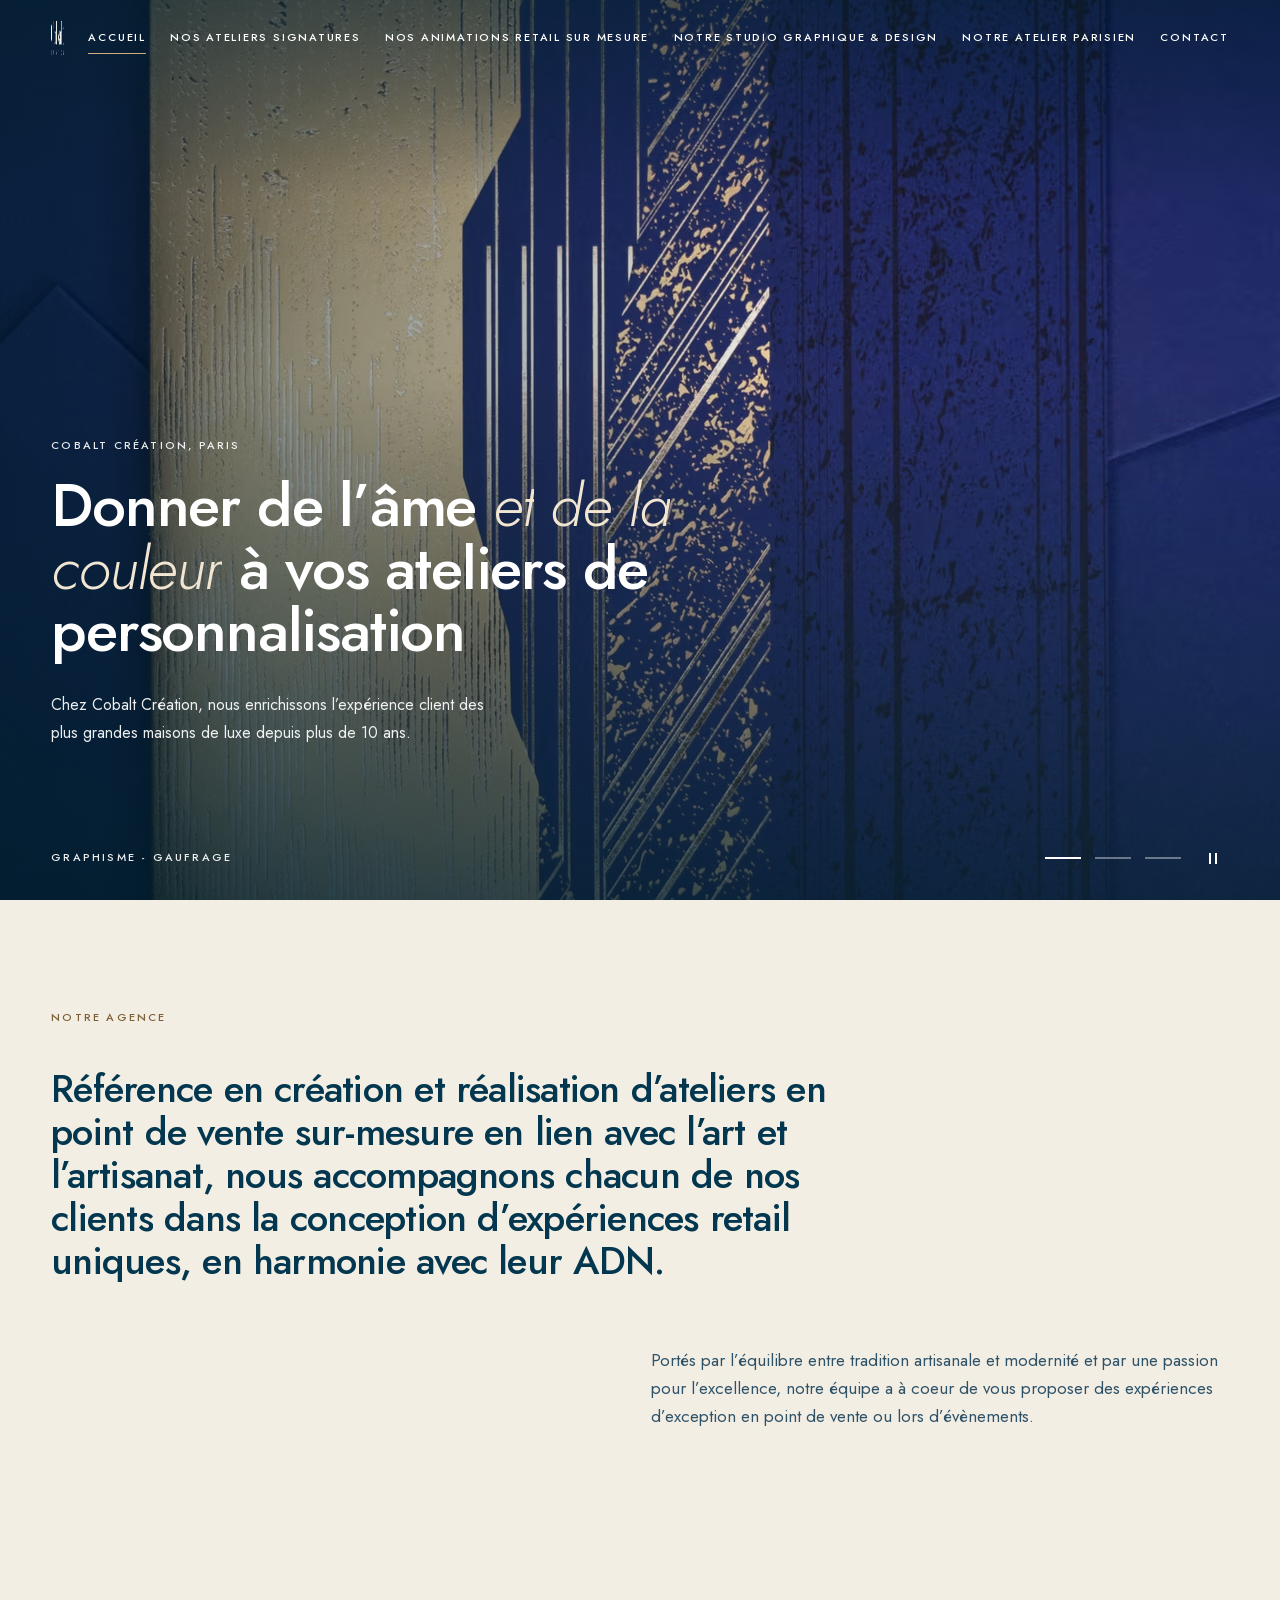
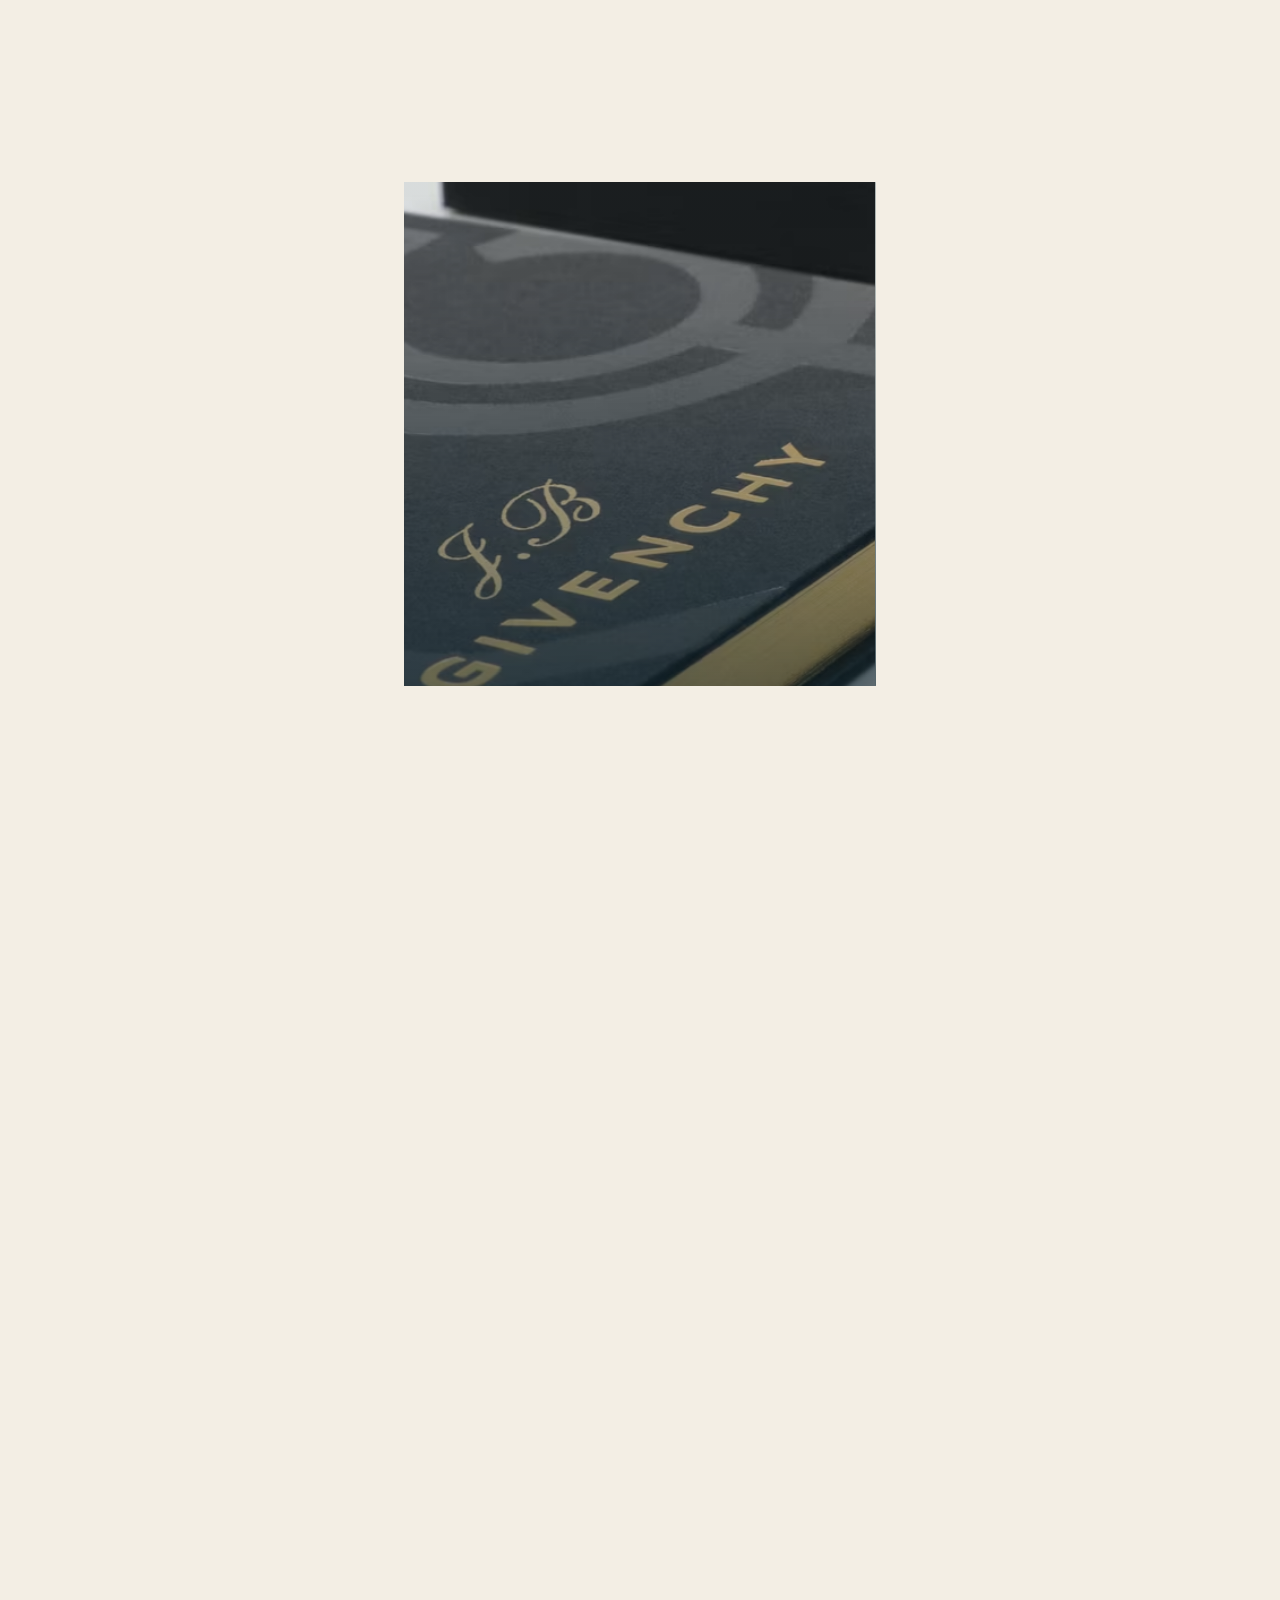
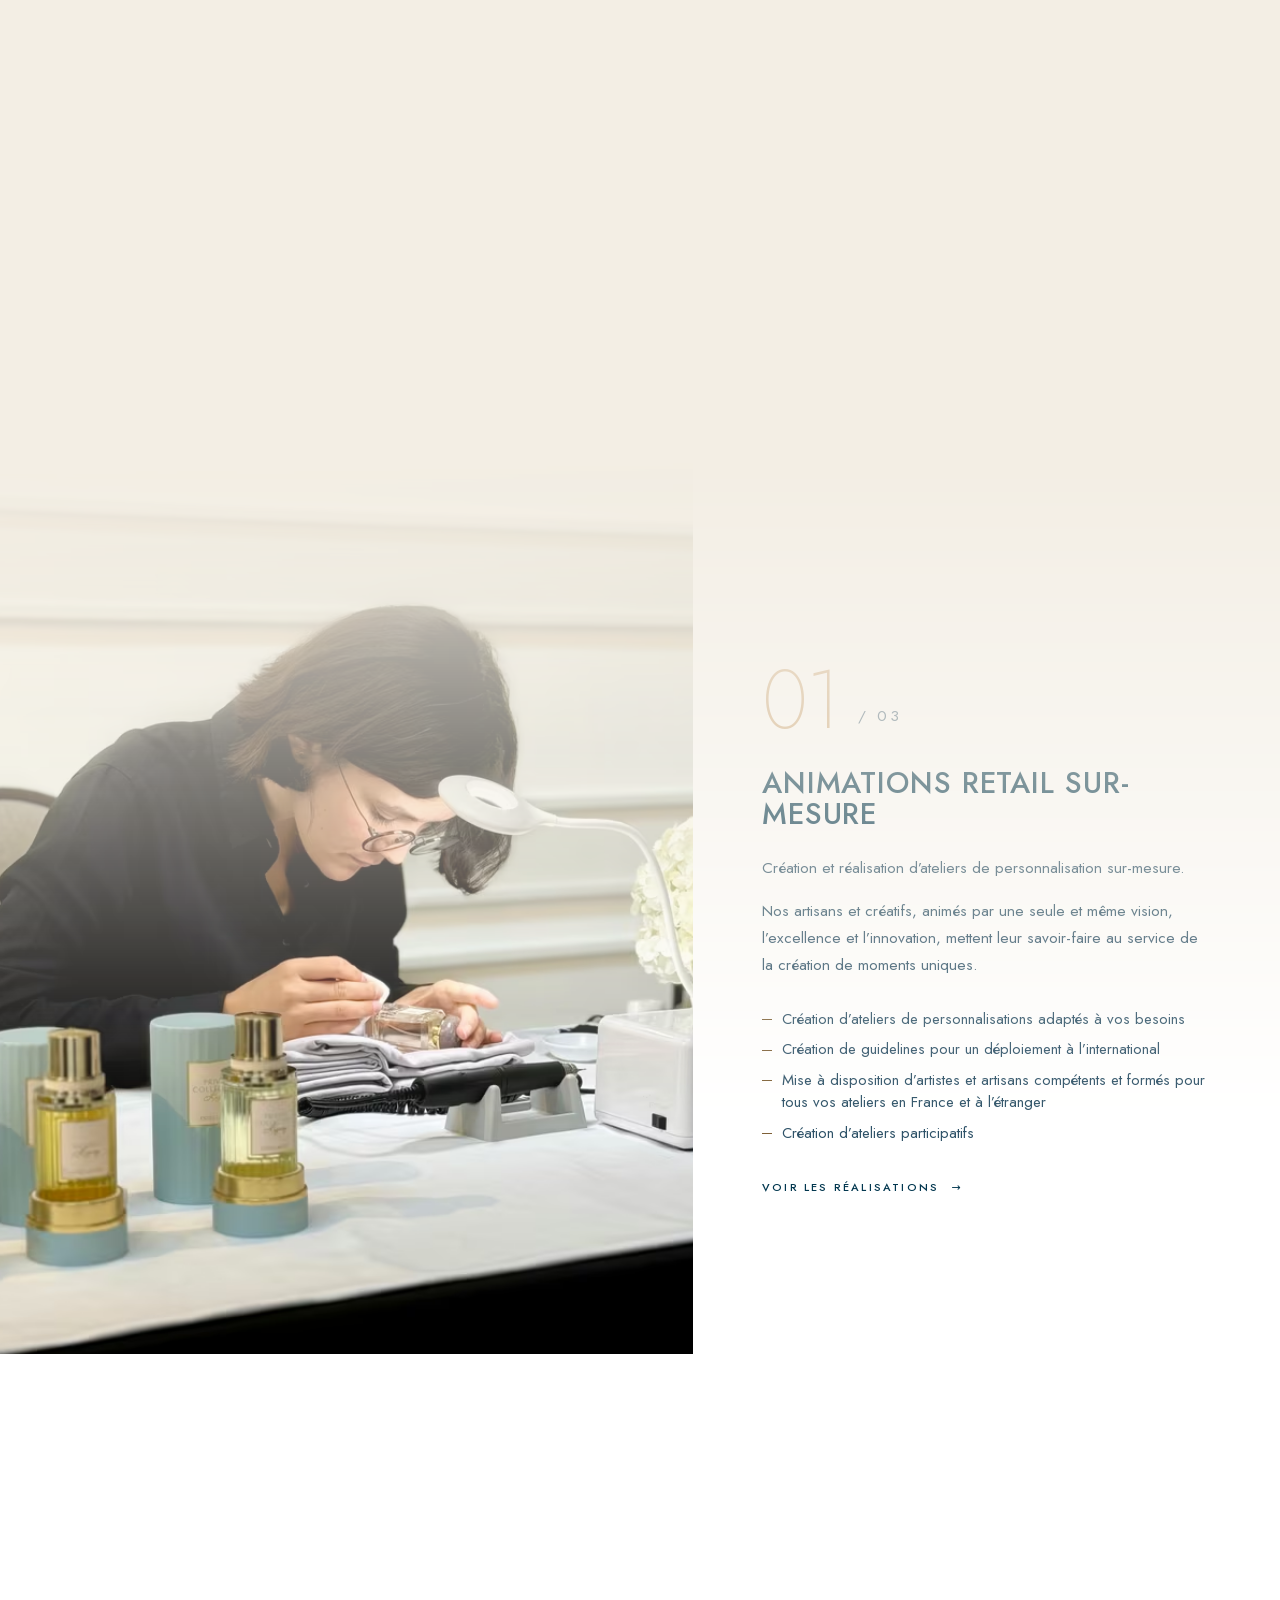
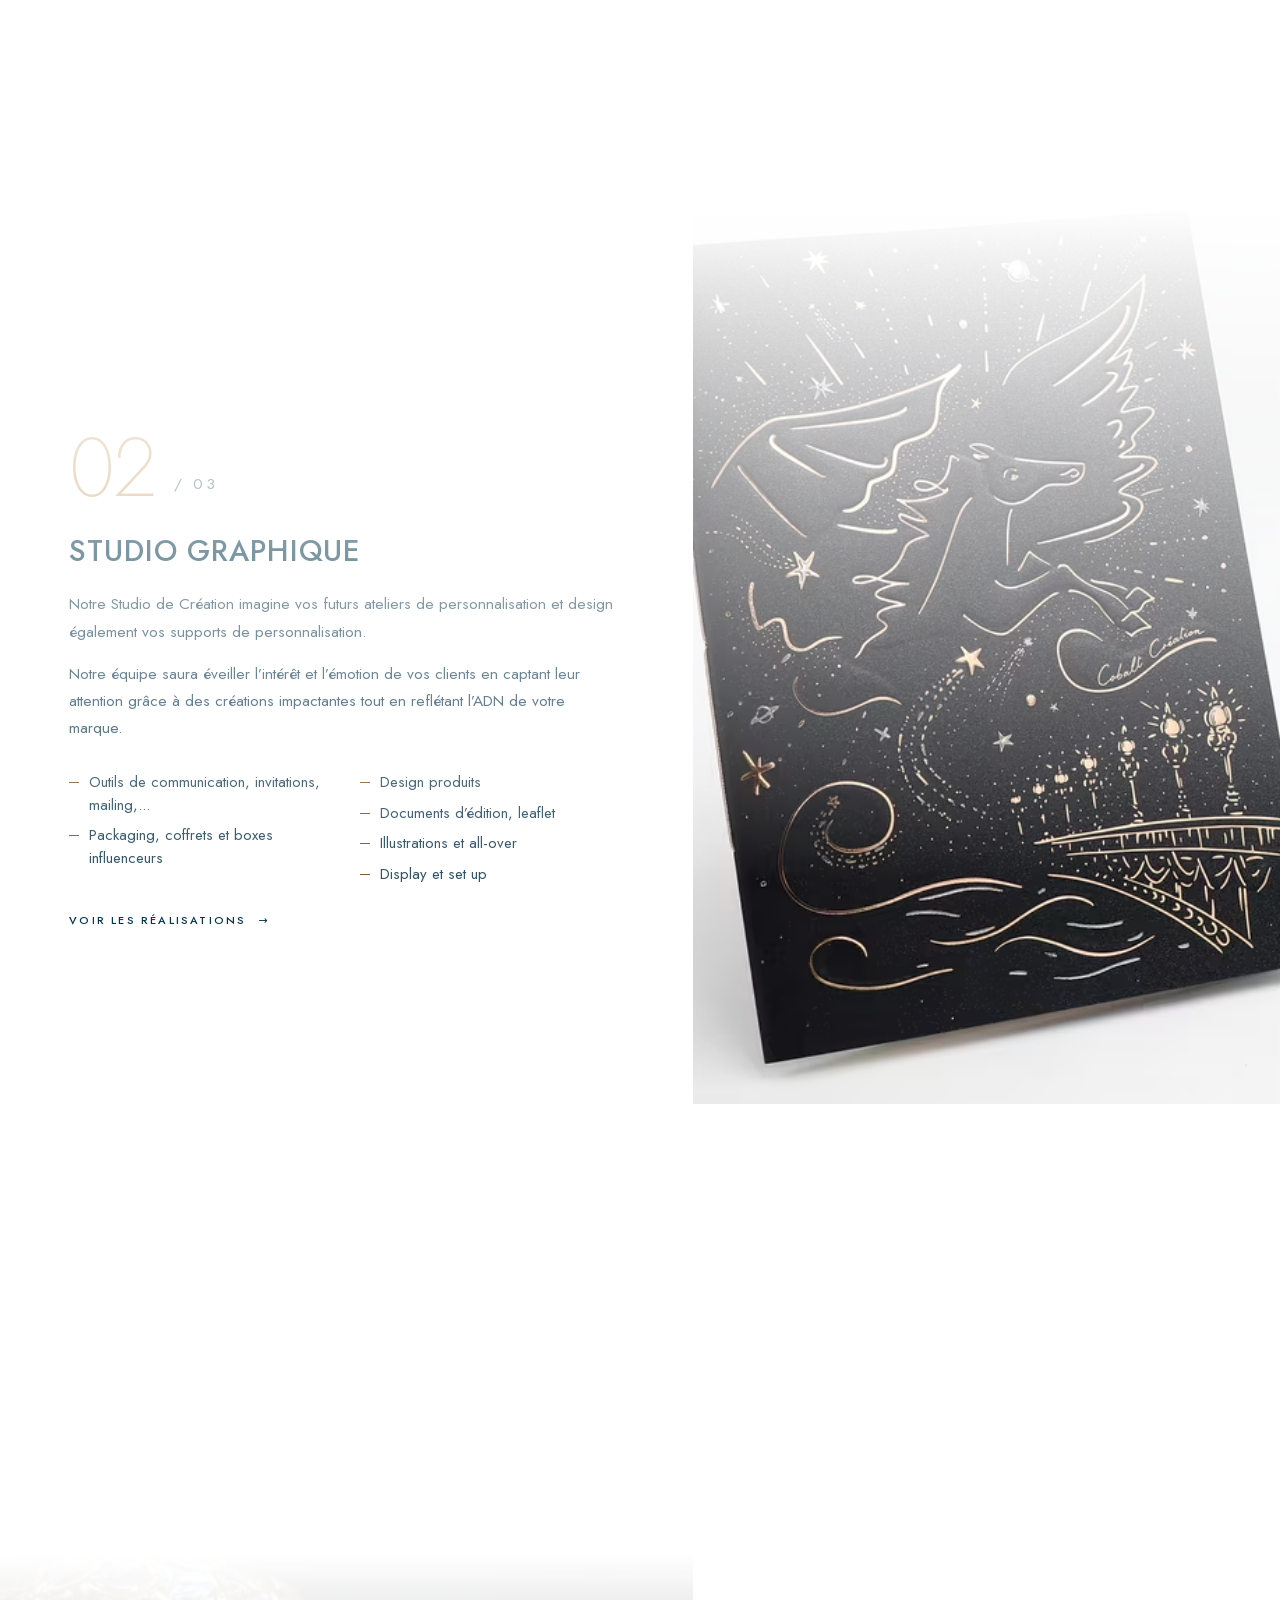
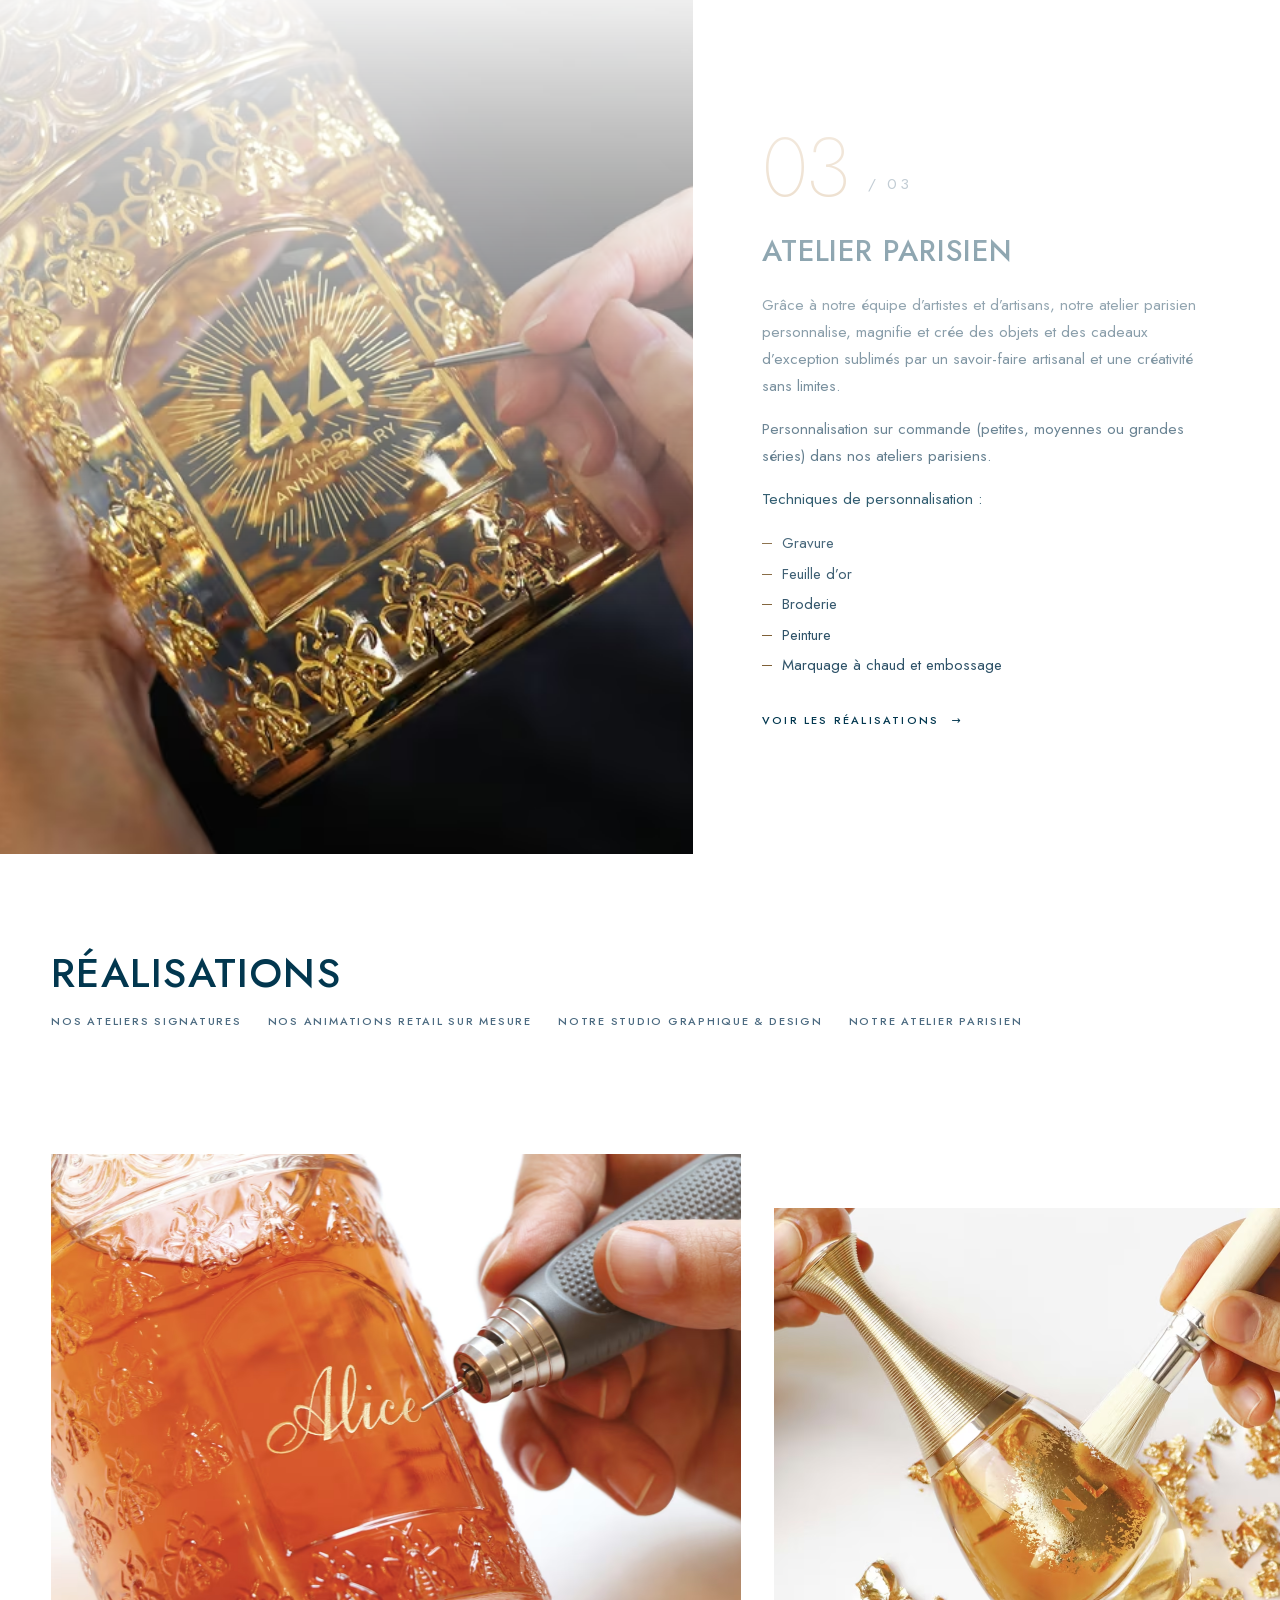
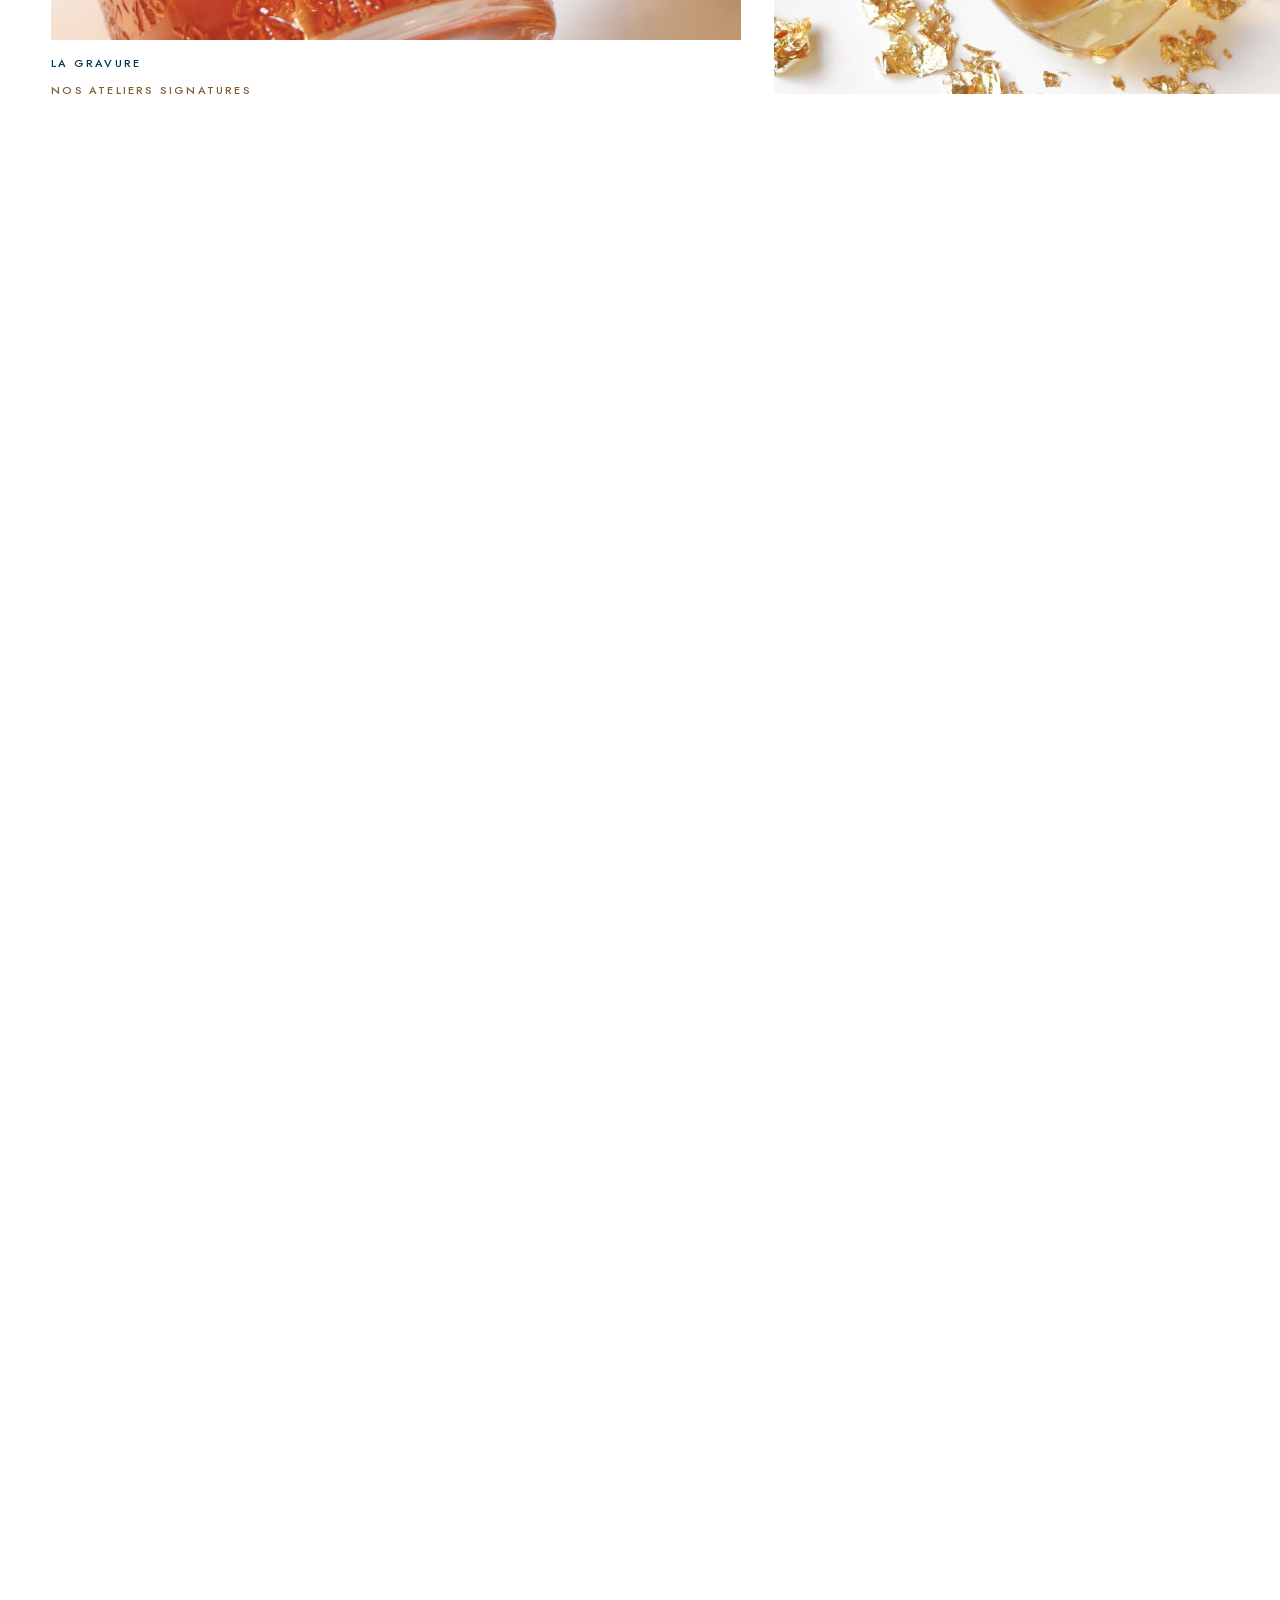
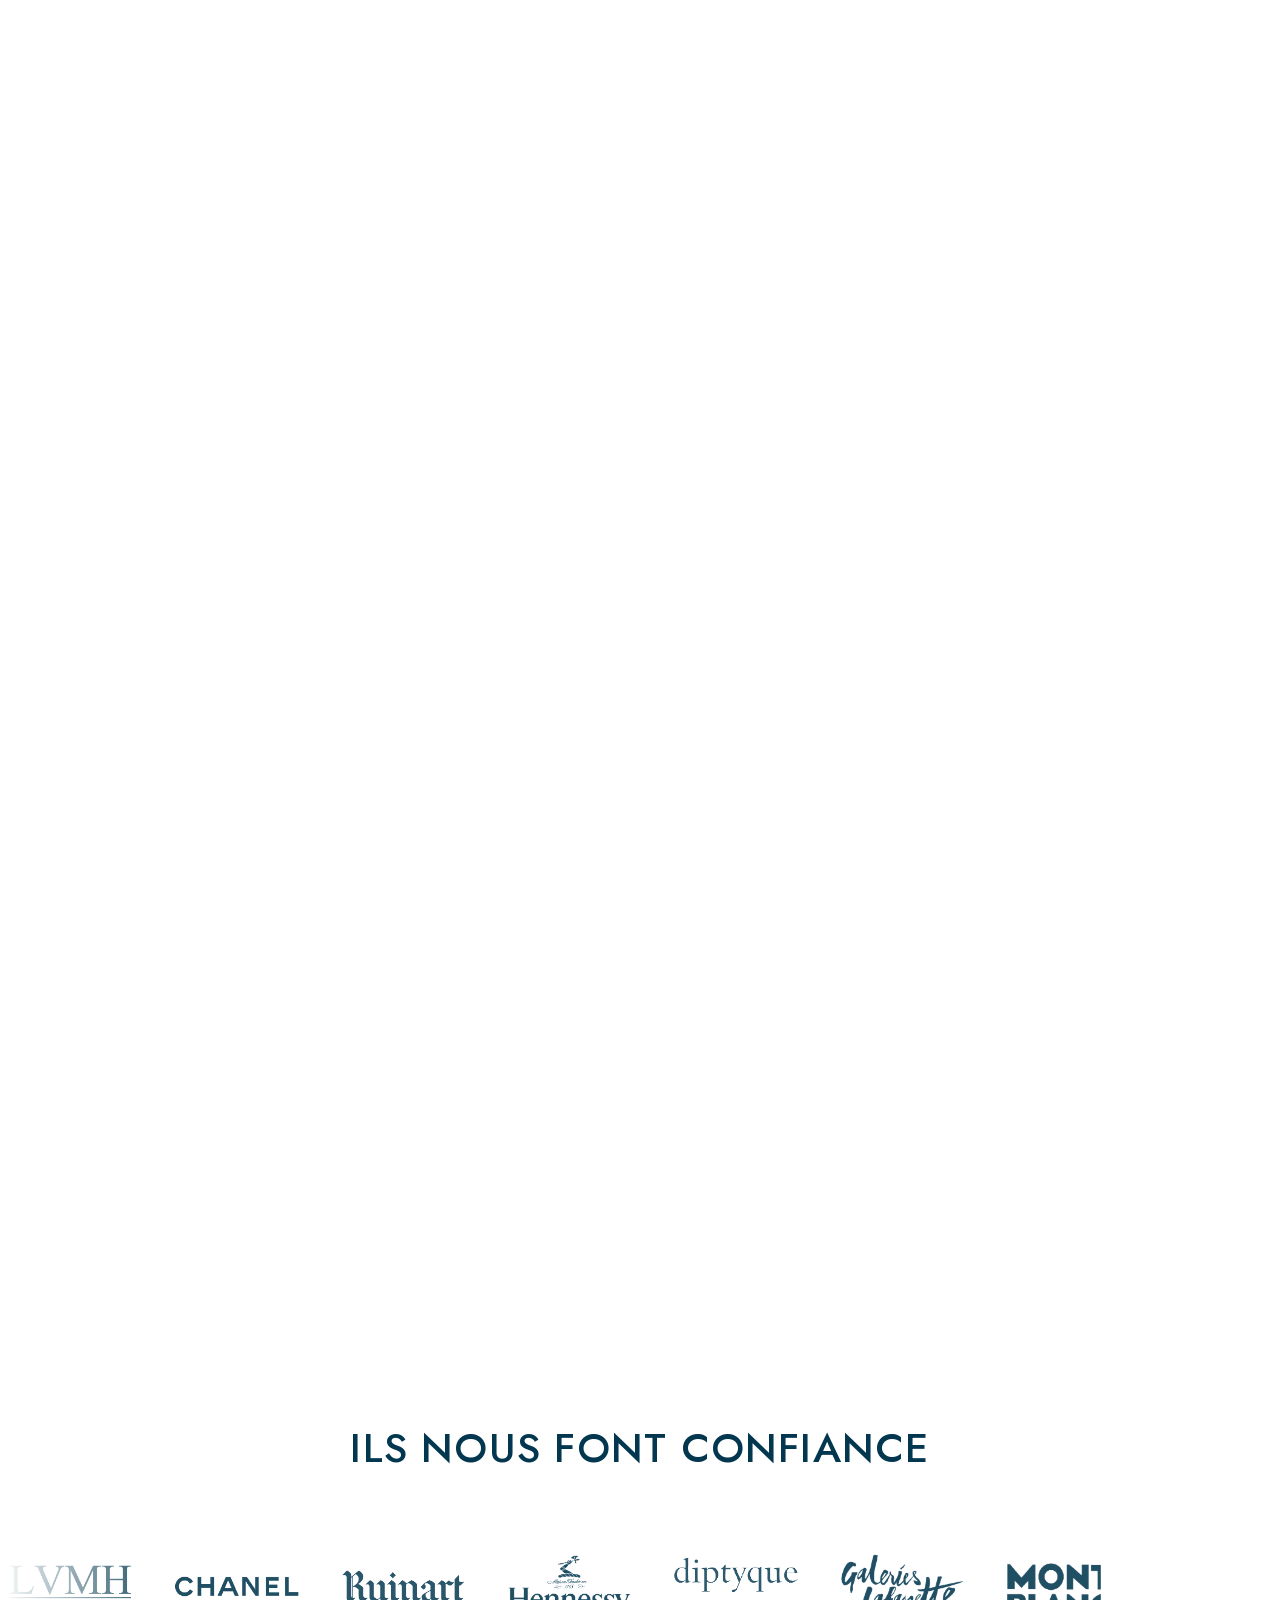
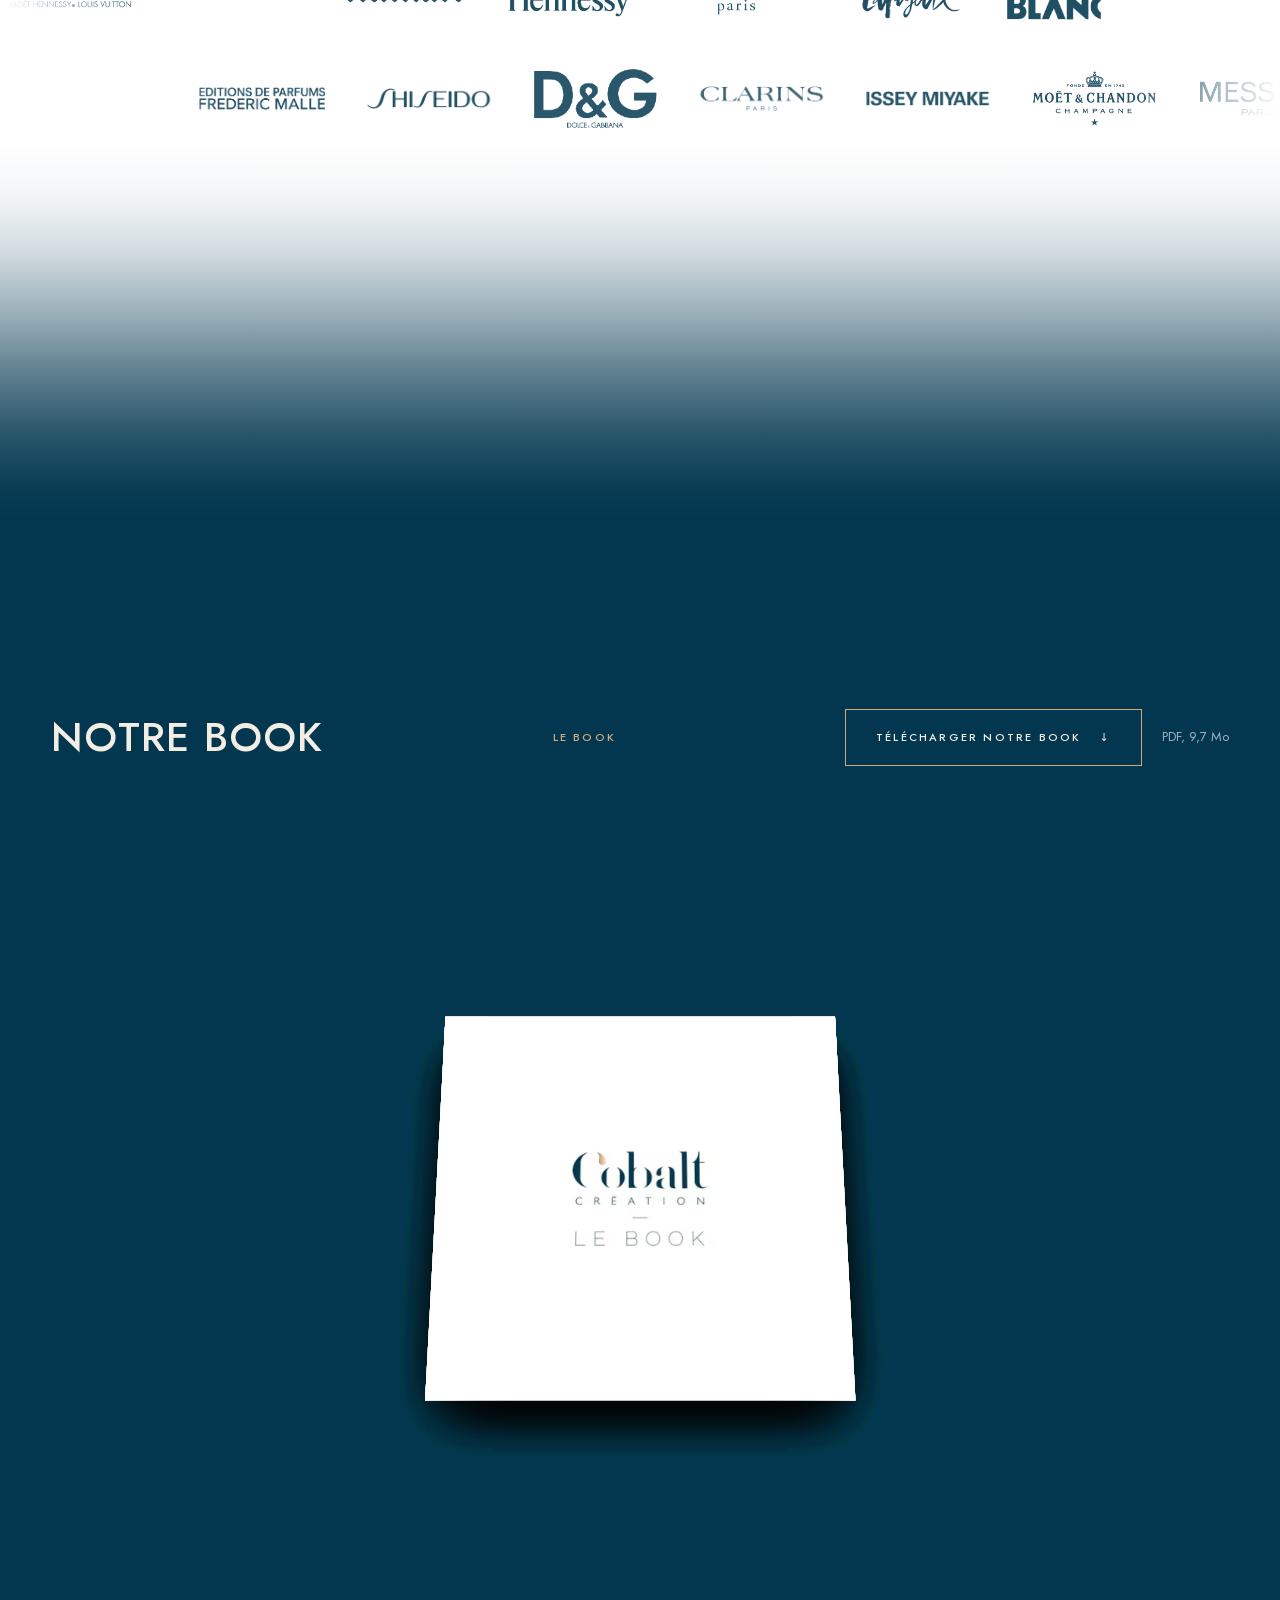
==== commit 0277cc4d: "V2 : trois voix d'un seul Jost (titres 500 serrés, italique 300 en seconde voix, texte 400, étiquett" ====
--- a/index.html
+++ b/index.html
@@ -75,7 +75,8 @@
 </section><section class="manifest" aria-labelledby="agence-t">
   <div class="wrap manifest__in">
     <h2 id="agence-t" class="eyebrow">Notre agence</h2>
-    <p class="manifest__lit" data-lit><span class="w">Référence</span> <span class="w">en</span> <span class="w">création</span> <span class="w">et</span> <span class="w">réalisation</span> <span class="w">d’ateliers</span> <span class="w">en</span> <span class="w">point</span> <span class="w">de</span> <span class="w">vente</span> <span class="w">sur-mesure</span> <span class="w">en</span> <span class="w">lien</span> <span class="w">avec</span> <span class="w">l’art</span> <span class="w">et</span> <span class="w">l’artisanat,</span> <span class="w">nous</span> <span class="w">accompagnons</span> <span class="w">chacun</span> <span class="w">de</span> <span class="w">nos</span> <span class="w">clients</span> <span class="w">dans</span> <span class="w">la</span> <span class="w">conception</span> <span class="w">d’expériences</span> <span class="w">retail</span> <span class="w">uniques,</span> <span class="w">en</span> <span class="w">harmonie</span> <span class="w">avec</span> <span class="w">leur</span> <span class="w">ADN.</span> <span class="w">Portés</span> <span class="w">par</span> <span class="w">l’équilibre</span> <span class="w">entre</span> <span class="w">tradition</span> <span class="w">artisanale</span> <span class="w">et</span> <span class="w">modernité</span> <span class="w">et</span> <span class="w">par</span> <span class="w">une</span> <span class="w">passion</span> <span class="w">pour</span> <span class="w">l’excellence,</span> <span class="w">notre</span> <span class="w">équipe</span> <span class="w">a</span> <span class="w">à</span> <span class="w">coeur</span> <span class="w">de</span> <span class="w">vous</span> <span class="w">proposer</span> <span class="w">des</span> <span class="w">expériences</span> <span class="w">d’exception</span> <span class="w">en</span> <span class="w">point</span> <span class="w">de</span> <span class="w">vente</span> <span class="w">ou</span> <span class="w">lors</span> <span class="w">d’évènements.</span></p>
+    <p class="manifest__lead split">Référence en création et réalisation d’ateliers en point de vente sur-mesure en lien avec l’art et l’artisanat, nous accompagnons chacun de nos clients dans la conception d’expériences retail uniques, en harmonie avec leur ADN.</p>
+    <p class="manifest__rest" data-reveal>Portés par l’équilibre entre tradition artisanale et modernité et par une passion pour l’excellence, notre équipe a à coeur de vous proposer des expériences d’exception en point de vente ou lors d’évènements.</p>
   </div>
 </section><section class="frame" data-frame aria-labelledby="frame-t">
   <div class="frame__pin">
--- a/assets/site.css
+++ b/assets/site.css
@@ -2,8 +2,8 @@
    The client's own site, every feature kept, staged as a scroll-driven experience.
    Light theme locked to the brand: white ground, ink #02374F, champagne gold accents. */
 
-@font-face { font-family: "Jost"; src: url("fonts/jost.woff2") format("woff2"); font-weight: 300 500; font-style: normal; font-display: swap; }
-@font-face { font-family: "Jost"; src: url("fonts/jost-italic.woff2") format("woff2"); font-weight: 300 500; font-style: italic; font-display: swap; }
+@font-face { font-family: "Jost"; src: url("fonts/jost.woff2") format("woff2"); font-weight: 100 900; font-style: normal; font-display: swap; }
+@font-face { font-family: "Jost"; src: url("fonts/jost-italic.woff2") format("woff2"); font-weight: 100 900; font-style: italic; font-display: swap; }
 
 
 :root {
@@ -24,17 +24,21 @@
   --slide: cubic-bezier(.65, 0, .35, 1);
   --hd: 76px;
   --row: clamp(240px, 33vw, 520px);
+  /* three voices from one Jost. Display: 500, uppercase titles +.03em, sentence-case statements −.02em, their <em>
+     words in italic 300 (the second voice). Text: 400. Label: 500, 11 px, +.2em caps (the only wide-tracked caps). */
+  --w-display: 500; --t-caps: .03em; --t-tight: -.02em;
+  --w-label: 500; --s-label: 11px; --t-label: .2em;
 }
 
 *, *::before, *::after { box-sizing: border-box; }
 html { -webkit-text-size-adjust: 100%; scroll-padding-top: calc(var(--hd) + 16px); }
-body { margin: 0; background: var(--paper); color: var(--text); font: 380 16px/1.75 "Jost", "Futura", "Avenir Next", system-ui, sans-serif; font-synthesis: none; -webkit-font-smoothing: antialiased; text-rendering: optimizeLegibility; }
+body { margin: 0; background: var(--paper); color: var(--text); font: 400 16px/1.75 "Jost", "Futura", "Avenir Next", system-ui, sans-serif; font-synthesis: none; -webkit-font-smoothing: antialiased; text-rendering: optimizeLegibility; }
 img, video, iframe { display: block; max-width: 100%; }
 img { height: auto; }
 picture { display: contents; }
 a { color: inherit; }
 p { margin: 0 0 1em; }
-h1, h2, h3 { color: var(--ink); font-weight: 400; margin: 0; }
+h1, h2, h3 { color: var(--ink); font-weight: var(--w-display); margin: 0; }
 button { font: inherit; color: inherit; }
 :focus-visible { outline: 2px solid var(--ink); outline-offset: 3px; }
 ::selection { background: var(--ink); color: #fff; }
@@ -49,8 +53,8 @@
 .skip { position: absolute; left: 12px; top: -60px; z-index: 60; background: var(--ink); color: #fff; padding: 10px 16px; text-decoration: none; }
 .skip:focus { top: 12px; }
 .t-up { text-transform: uppercase; letter-spacing: .14em; font-weight: 400; line-height: 1.3; }
-.h-sec { font-size: clamp(26px, 2.6vw, 40px); font-weight: 300; text-transform: uppercase; letter-spacing: .1em; line-height: 1.15; }
-.eyebrow { font-size: 12px; font-weight: 500; letter-spacing: .24em; text-transform: uppercase; color: var(--gold-ink); margin: 0 0 40px; }
+.h-sec { font-size: clamp(30px, 3.2vw, 52px); font-weight: var(--w-display); text-transform: uppercase; letter-spacing: var(--t-caps); line-height: 1.02; }
+.eyebrow { font-size: var(--s-label); font-weight: var(--w-label); letter-spacing: var(--t-label); text-transform: uppercase; color: var(--gold-ink); margin: 0 0 40px; }
 
 /* ---------- split words (mask reveal) ---------- */
 .sw { display: inline-block; overflow: hidden; vertical-align: top; padding-bottom: .08em; margin-bottom: -.08em; }
@@ -59,7 +63,7 @@
 .hero__title .sw__in.is-em { color: #F2E6D3; }
 @media (prefers-reduced-motion: no-preference) {
   .js .split:not(.is-in) .sw__in { transform: translateY(105%); }
-  .js .split .sw__in { transition: transform 1.1s var(--expo); transition-delay: calc(var(--w, 0) * 45ms); }
+  .js .split .sw__in { transition: transform 1.1s var(--expo); transition-delay: calc(var(--l, 0) * 110ms); }
   .js [data-reveal] { opacity: 0; transform: translateY(26px); transition: opacity 1.1s var(--ease), transform 1.2s var(--expo); }
   .js [data-reveal].is-in { opacity: 1; transform: none; }
   .js .reveal-soft { opacity: 0; transition: opacity 1.4s var(--ease) .6s; }
@@ -83,7 +87,7 @@
 .hd__list { list-style: none; display: flex; gap: clamp(16px, 1.9vw, 30px); margin: 0; padding: 0; }
 .hd__list a {
   display: block; padding: 10px 0; text-decoration: none; white-space: nowrap;
-  font-size: 11.5px; font-weight: 450; letter-spacing: .12em; text-transform: uppercase; color: currentColor;
+  font-size: var(--s-label); font-weight: var(--w-label); letter-spacing: .16em; text-transform: uppercase; color: currentColor;
   background: linear-gradient(var(--gold), var(--gold)) no-repeat 0 calc(100% - 4px) / 0 1px;
   transition: background-size .45s var(--ease);
 }
@@ -96,7 +100,7 @@
   .hd__nav { display: none; }
   .js .hd__menu {
     display: inline-flex; align-items: center; gap: 10px; background: none; border: 0; padding: 10px 0; cursor: pointer;
-    font-size: 12px; font-weight: 450; letter-spacing: .14em; text-transform: uppercase; color: currentColor;
+    font-size: var(--s-label); font-weight: var(--w-label); letter-spacing: .16em; text-transform: uppercase; color: currentColor;
   }
   .hd__burger { width: 22px; height: 9px; border-top: 1px solid currentColor; border-bottom: 1px solid currentColor; }
   .menu {
@@ -108,7 +112,7 @@
   .hd.is-menu { background: var(--paper); color: var(--ink); }
   .hd.is-menu .hd__logo-ink { opacity: 1; } .hd.is-menu .hd__logo-cream { opacity: 0; }
   .menu ul { list-style: none; margin: 0; padding: 0; }
-  .menu a.menu__link { display: block; padding: 16px 0; text-decoration: none; font-size: 17px; letter-spacing: .12em; text-transform: uppercase; color: var(--ink); }
+  .menu a.menu__link { display: block; padding: 11px 0; text-decoration: none; font-size: 26px; font-weight: var(--w-display); letter-spacing: -.01em; line-height: 1.15; text-wrap: balance; color: var(--ink); }
   .menu a.menu__link[aria-current="page"] { color: var(--gold-ink); }
   .menu__foot { font-size: 14px; color: var(--mute); margin-top: 32px; }
   .menu__foot a { color: var(--ink); }
@@ -144,13 +148,13 @@
   background: linear-gradient(90deg, rgba(1, 30, 44, .62) 0%, rgba(1, 30, 44, .34) 38%, rgba(1, 30, 44, 0) 66%),
     linear-gradient(180deg, rgba(1, 30, 44, .5) 0%, rgba(1, 30, 44, 0) 22%, rgba(1, 30, 44, 0) 42%, rgba(1, 30, 44, .72) 100%); }
 .hero__content { position: absolute; left: 0; right: 0; bottom: clamp(110px, 17vh, 180px); }
-.hero__kicker { display: block; font-size: 12px; font-weight: 500; letter-spacing: .26em; text-transform: uppercase; color: rgba(255, 255, 255, .9); margin-bottom: 24px; }
-.hero__kicker--after { margin: 22px 0 0; letter-spacing: .3em; }
-.hero__title { color: #fff; font-weight: 300; font-size: clamp(34px, 4.7vw, 78px); line-height: 1.06; letter-spacing: -.012em; max-width: 19ch; }
-.hero__title--page { text-transform: uppercase; letter-spacing: .05em; max-width: 16ch; font-size: clamp(34px, 5vw, 80px); }
+.hero__kicker { display: block; font-size: var(--s-label); font-weight: var(--w-label); letter-spacing: var(--t-label); text-transform: uppercase; color: rgba(255, 255, 255, .9); margin-bottom: 24px; }
+.hero__kicker--after { margin: 22px 0 0; }
+.hero__title { color: #fff; font-weight: var(--w-display); font-size: clamp(34px, 4.7vw, 78px); line-height: 1.04; letter-spacing: var(--t-tight); max-width: 19ch; }
+.hero__title--page { text-transform: uppercase; letter-spacing: var(--t-caps); max-width: 16ch; font-size: clamp(34px, 5vw, 80px); }
 .hero__sub { max-width: 46ch; font-size: clamp(16px, 1.25vw, 18px); color: rgba(255, 255, 255, .92); margin: 28px 0 0; }
 .hero__foot { position: absolute; left: 0; right: 0; bottom: 26px; display: flex; justify-content: space-between; align-items: center; gap: 20px; }
-.hero__name { margin: 0; font-size: 12px; font-weight: 500; letter-spacing: .22em; text-transform: uppercase; color: rgba(255, 255, 255, .92); overflow: hidden; }
+.hero__name { margin: 0; font-size: var(--s-label); font-weight: var(--w-label); letter-spacing: var(--t-label); text-transform: uppercase; color: rgba(255, 255, 255, .92); overflow: hidden; }
 .hero__name span { display: inline-block; transition: transform .7s var(--expo), opacity .7s var(--ease); }
 .hero__name span.is-swap { transform: translateY(110%); opacity: 0; }
 .bn__ctrl { display: flex; align-items: center; gap: 2px; margin-left: auto; }
@@ -166,22 +170,21 @@
 .hero.is-paused .bn__pp span, .hero.is-static .bn__pp span { width: 0; height: 0; border-style: solid; border-width: 6px 0 6px 10px; border-color: transparent transparent transparent #fff; }
 .hero:focus-visible { outline: 2px solid #fff; outline-offset: -10px; }
 
-/* ---------- manifesto: words light up with the scroll ---------- */
+/* ---------- manifesto: the agency's first sentence as a statement, the second as a paragraph ---------- */
 .manifest { padding-block: 12vh clamp(90px, 12vw, 180px); }
-.manifest__lit, .intro__lit { font-weight: 300; color: var(--ink); line-height: 1.32; margin: 0; }
-.manifest__lit { font-size: clamp(26px, 3.1vw, 50px); max-width: 26em; line-height: 1.26; }
-.js .manifest__lit .w, .js .intro__lit .w { opacity: .16; transition: opacity .2s linear; }
-.manifest__lit .w.is-lit, .intro__lit .w.is-lit { opacity: 1; }
+.manifest__lead, .intro__lead { font-weight: var(--w-display); color: var(--ink); letter-spacing: var(--t-tight); margin: 0; }
+.manifest__lead { font-size: clamp(28px, 3vw, 48px); line-height: 1.12; max-width: 21em; }
+.manifest__rest { max-width: 34em; margin: clamp(36px, 5vw, 72px) 0 0 auto; font-size: clamp(17px, 1.3vw, 19px); line-height: 1.65; color: var(--text); }
 /* ---------- the frame opens: a photograph grows from a small frame to full screen ---------- */
 .frame__pin { position: relative; height: 100vh; height: 100dvh; min-height: 560px; overflow: hidden; }
 .frame__media { position: absolute; inset: 0; overflow: hidden; background: var(--ink); color: #fff; will-change: clip-path; }
 .frame__img { width: 100%; height: 100%; object-fit: cover; transform-origin: 50% 50%; }
 .frame__shade { position: absolute; inset: 0; background: linear-gradient(180deg, rgba(1, 26, 38, .2) 0%, rgba(1, 26, 38, .12) 35%, rgba(1, 26, 38, .82) 100%); }
 .frame__text { position: absolute; left: 0; right: 0; bottom: clamp(80px, 13vh, 140px); }
-.frame__k { font-size: 12px; font-weight: 500; letter-spacing: .26em; text-transform: uppercase; color: var(--gold); margin-bottom: 22px; }
-.frame__p { margin: 0; max-width: 24ch; font-weight: 300; font-size: clamp(30px, 3.9vw, 64px); line-height: 1.1; letter-spacing: -.01em; color: #fff; }
+.frame__k { font-size: var(--s-label); font-weight: var(--w-label); letter-spacing: var(--t-label); text-transform: uppercase; color: var(--gold); margin-bottom: 22px; }
+.frame__p { margin: 0; max-width: 24ch; font-weight: var(--w-display); font-size: clamp(30px, 3.9vw, 64px); line-height: 1.06; letter-spacing: var(--t-tight); color: #fff; }
 .frame__p .is-em, .frame__p em { color: #F2E6D3; }
-.frame__cap { position: absolute; left: 0; right: 0; bottom: 26px; margin: 0; text-align: right; font-size: 11.5px; font-weight: 500; letter-spacing: .22em; text-transform: uppercase; color: rgba(255, 255, 255, .86); }
+.frame__cap { position: absolute; left: 0; right: 0; bottom: 26px; margin: 0; text-align: right; font-size: var(--s-label); font-weight: var(--w-label); letter-spacing: var(--t-label); text-transform: uppercase; color: rgba(255, 255, 255, .86); }
 .frame.is-live { height: 330vh; }
 .frame.is-live .frame__pin { position: sticky; top: 0; }
 .frame.is-live + .stack { margin-top: -100vh; }
@@ -201,14 +204,14 @@
 .card__text { display: flex; flex-direction: column; justify-content: center; padding: calc(var(--hd) + 2vh) clamp(36px, 5.4vw, 104px) 5vh; }
 .card__num { margin: 0 0 clamp(18px, 3vh, 34px); font-size: 13px; letter-spacing: .2em; color: var(--mute); line-height: 1; }
 .card__num span { font-size: clamp(56px, 6.4vw, 104px); font-weight: 200; letter-spacing: -.02em; color: var(--gold); margin-right: 10px; vertical-align: -.08em; }
-.card__t { font-size: clamp(22px, 2vw, 30px); font-weight: 300; text-transform: uppercase; letter-spacing: .1em; line-height: 1.2; margin-bottom: 24px; }
+.card__t { font-size: clamp(24px, 2.3vw, 36px); font-weight: var(--w-display); text-transform: uppercase; letter-spacing: var(--t-caps); line-height: 1.05; margin-bottom: 24px; }
 .card__t a { text-decoration: none; }
 .card p { font-size: 15.5px; }
 .card__lead { color: var(--ink); margin-bottom: .4em; }
 .card ul { list-style: none; margin: 14px 0 0; padding: 0; font-size: 15px; columns: 2 220px; column-gap: 28px; }
 .card li { position: relative; padding-left: 20px; margin-bottom: 8px; line-height: 1.5; break-inside: avoid; }
 .card li::before { content: ""; position: absolute; left: 0; top: .76em; width: 10px; height: 1px; background: var(--gold-ink); }
-.more { display: inline-flex; gap: 12px; align-items: center; margin-top: 26px; font-size: 12px; font-weight: 500; letter-spacing: .16em; text-transform: uppercase; color: var(--ink); text-decoration: none; }
+.more { display: inline-flex; gap: 12px; align-items: center; margin-top: 26px; font-size: var(--s-label); font-weight: var(--w-label); letter-spacing: var(--t-label); text-transform: uppercase; color: var(--ink); text-decoration: none; }
 .more span { transition: transform .5s var(--expo); }
 .more:hover span { transform: translateX(8px); }
 
@@ -219,7 +222,7 @@
 .hx__head, .hx__viewport, .hx__bar { position: relative; z-index: 1; }
 .hx__head { display: flex; flex-wrap: wrap; justify-content: space-between; align-items: baseline; gap: 12px 32px; }
 .hx__rubrics { list-style: none; display: flex; flex-wrap: wrap; gap: 6px 26px; margin: 0; padding: 0; }
-.hx__rubrics a { font-size: 12px; font-weight: 450; letter-spacing: .14em; text-transform: uppercase; color: var(--mute); text-decoration: none; }
+.hx__rubrics a { font-size: var(--s-label); font-weight: var(--w-label); letter-spacing: .16em; text-transform: uppercase; color: var(--mute); text-decoration: none; }
 .hx__rubrics a:hover { color: var(--ink); }
 .hx__viewport { overflow: hidden; }
 .hx__track { display: flex; align-items: flex-start; gap: clamp(20px, 2.6vw, 44px); width: max-content; margin: 0; padding: 0 var(--gut); list-style: none; will-change: transform; }
@@ -229,9 +232,9 @@
 .hx__img { width: 116%; max-width: none; height: 100%; margin-left: -8%; object-fit: cover; }
 .hx__cap { max-width: calc(min(54vh, 560px) * var(--ar, .8)); }
 .hx__cap { display: block; padding-top: 14px; }
-.hx__t { display: block; font-size: 13px; font-weight: 500; letter-spacing: .14em; text-transform: uppercase; color: var(--ink); }
-.hx__s { display: block; font-size: 14px; color: var(--mute); line-height: 1.5; margin-top: 2px; }
-.hx__r { display: block; font-size: 11px; font-weight: 500; letter-spacing: .16em; text-transform: uppercase; color: var(--gold-ink); margin-top: 8px; }
+.hx__t { display: block; font-size: var(--s-label); font-weight: var(--w-label); letter-spacing: var(--t-label); text-transform: uppercase; color: var(--ink); }
+.hx__s { display: block; font-size: 15px; color: var(--mute); line-height: 1.5; margin-top: 2px; }
+.hx__r { display: block; font-size: var(--s-label); font-weight: var(--w-label); letter-spacing: var(--t-label); text-transform: uppercase; color: var(--gold-ink); margin-top: 8px; }
 
 /* ---------- F4 book: turns in 3D with the scroll ---------- */
 .book { background: var(--ink); color: var(--cream); overflow: hidden; }
@@ -244,7 +247,7 @@
 .book .h-sec { color: var(--cream); margin-bottom: 36px; }
 .book__btn {
   display: inline-flex; align-items: center; gap: 18px; padding: 18px 30px; border: 1px solid var(--gold); color: var(--cream); text-decoration: none;
-  font-size: 12.5px; font-weight: 450; letter-spacing: .16em; text-transform: uppercase; transition: background-color .5s var(--ease), color .5s var(--ease);
+  font-size: var(--s-label); font-weight: var(--w-label); letter-spacing: var(--t-label); text-transform: uppercase; transition: background-color .5s var(--ease), color .5s var(--ease);
 }
 .book__btn:hover { background: var(--gold); color: var(--ink); }
 .book__btn:focus-visible { outline-color: var(--gold); }
@@ -273,7 +276,7 @@
 .end { position: relative; z-index: 0; background: var(--ink); color: var(--cream); }
 .end.is-reveal { position: sticky; bottom: 0; }
 .callout { padding-block: clamp(90px, 12vw, 170px) clamp(56px, 7vw, 96px); }
-.callout__big { display: inline-flex; align-items: center; gap: .3em; text-decoration: none; color: var(--cream); font-weight: 300; text-transform: uppercase; letter-spacing: .03em; font-size: clamp(42px, 8.4vw, 140px); line-height: 1; }
+.callout__big { display: inline-flex; align-items: center; gap: .3em; text-decoration: none; color: var(--cream); font-weight: var(--w-display); text-transform: uppercase; letter-spacing: .02em; font-size: clamp(42px, 7vw, 118px); line-height: 1; }
 .callout__big:focus-visible, .end a:focus-visible { outline-color: var(--gold); }
 .callout__arrow { font-size: .5em; transition: transform .6s var(--expo); }
 .callout__big:hover .callout__arrow { transform: translateX(.3em); }
@@ -290,7 +293,7 @@
 
 /* ---------- rubric intro ---------- */
 .intro { padding-block: clamp(100px, 13vw, 190px) clamp(60px, 8vw, 110px); }
-.intro__lit { font-size: clamp(22px, 2.4vw, 36px); max-width: 30em; }
+.intro__lead { font-size: clamp(26px, 2.8vw, 44px); line-height: 1.14; max-width: 22em; }
 .intro__rest { columns: 2 320px; column-gap: clamp(32px, 5vw, 80px); margin-top: clamp(40px, 5vw, 64px); max-width: 980px; margin-left: auto; }
 .intro__rest p { break-inside: avoid; }
 
@@ -322,13 +325,13 @@
 .tile__cap > span { transform: translateY(14px); transition: transform .8s var(--expo); }
 .tile:hover .tile__cap, .tile:focus-within .tile__cap { opacity: 1; }
 .tile:hover .tile__cap > span, .tile:focus-within .tile__cap > span { transform: none; }
-.tile__t { font-size: clamp(15px, 1.25vw, 18px); letter-spacing: .14em; text-transform: uppercase; }
+.tile__t { font-size: var(--s-label); font-weight: var(--w-label); letter-spacing: var(--t-label); text-transform: uppercase; }
 .tile__s { font-size: 14px; color: #E6ECF0; margin-top: 4px; transition-delay: .05s; }
 .tile__d { font-size: 14px; line-height: 1.6; color: #E6ECF0; margin-top: 14px; max-width: 46ch; transition-delay: .1s; }
 .tile__s:empty, .tile__d:empty { display: none; }
 .tile--video { cursor: default; }
 .tile--video video { height: 100%; }
-.tile__play { position: absolute; left: 50%; top: 50%; translate: -50% -50%; display: none; padding: 12px 18px; border: 1px solid #fff; background: rgba(1, 42, 61, .55); color: #fff; font-size: 12px; letter-spacing: .14em; text-transform: uppercase; cursor: pointer; }
+.tile__play { position: absolute; left: 50%; top: 50%; translate: -50% -50%; display: none; padding: 12px 18px; border: 1px solid #fff; background: rgba(1, 42, 61, .55); color: #fff; font-size: var(--s-label); font-weight: var(--w-label); letter-spacing: var(--t-label); text-transform: uppercase; cursor: pointer; }
 .tile--video.is-manual .tile__play { display: block; }
 .tile--cta { background: var(--ink); color: var(--cream); display: flex; flex-direction: column; justify-content: center; align-items: flex-start; padding: clamp(24px, 4vw, 56px); }
 .tile--cta h2 { color: var(--cream); font-size: clamp(18px, 1.6vw, 22px); margin-bottom: 20px; }
@@ -341,7 +344,7 @@
   .mosaic--tall .tile__link, .mosaic--tall .tile--video video { height: calc(var(--row) * 1.43); }
   .tile__cap { position: static; opacity: 1; background: none; color: var(--text); align-items: flex-start; text-align: left; padding: 14px 2px 6px; }
   .tile__cap > span { transform: none; }
-  .tile__t { color: var(--ink); font-size: 14px; }
+  .tile__t { color: var(--ink); }
   .tile__s, .tile__d { color: var(--mute); }
   .tile__d { margin-top: 8px; }
   .tile--cta { min-height: var(--row); }
@@ -354,7 +357,7 @@
 .film__btn img { width: 100%; height: 100%; object-fit: cover; opacity: .8; transition: opacity .6s var(--ease), transform 1.6s var(--expo); }
 .film__btn:hover img { opacity: .66; transform: scale(1.03); }
 .film__label { position: absolute; inset: 0; display: flex; flex-direction: column; align-items: center; justify-content: center; gap: 18px; color: #fff; }
-.film__label strong { font-weight: 300; font-size: clamp(18px, 2vw, 30px); letter-spacing: .12em; text-transform: uppercase; text-shadow: 0 1px 14px rgba(0, 0, 0, .5); }
+.film__label strong { font-weight: var(--w-display); font-size: clamp(20px, 2vw, 30px); letter-spacing: var(--t-caps); text-transform: uppercase; text-shadow: 0 1px 14px rgba(0, 0, 0, .5); }
 .film__icon { width: 84px; height: 84px; border: 1px solid rgba(255, 255, 255, .9); border-radius: 50%; display: grid; place-items: center; transition: transform .6s var(--expo), background-color .5s var(--ease); }
 .film__icon::after { content: ""; border-style: solid; border-width: 10px 0 10px 16px; border-color: transparent transparent transparent #fff; margin-left: 5px; }
 .film__btn:hover .film__icon { transform: scale(1.1); background: rgba(255, 255, 255, .12); }
@@ -373,8 +376,8 @@
   background: linear-gradient(rgb(2 55 79 / 0), rgb(2 55 79 / .18) 30%, rgb(2 55 79 / .64) 62%, rgb(2 55 79 / .97) 92%, var(--ink)); }
 .next:focus-visible { outline-color: #fff; outline-offset: -12px; }
 .next__in { position: absolute; left: 0; right: 0; bottom: clamp(110px, 17vh, 180px); z-index: 3; }
-.next__k { display: block; font-size: 12px; font-weight: 500; letter-spacing: .26em; text-transform: uppercase; margin-bottom: 22px; }
-.next__t { display: block; font-size: clamp(34px, 5vw, 80px); font-weight: 300; text-transform: uppercase; letter-spacing: .05em; line-height: 1.06; max-width: 16ch; }
+.next__k { display: block; font-size: var(--s-label); font-weight: var(--w-label); letter-spacing: var(--t-label); text-transform: uppercase; margin-bottom: 22px; }
+.next__t { display: block; font-size: clamp(34px, 5vw, 80px); font-weight: var(--w-display); text-transform: uppercase; letter-spacing: var(--t-caps); line-height: 1.06; max-width: 16ch; }
 
 /* ---------- lightbox ---------- */
 .lb { width: 100vw; height: 100dvh; max-width: none; max-height: none; margin: 0; padding: 0; border: 0; background: #fff; color: var(--text); overflow: hidden; }
@@ -385,11 +388,11 @@
 .lb__stage img { max-width: 100%; max-height: calc(100dvh - 144px); width: auto; height: auto; object-fit: contain; transition: opacity .45s var(--ease), transform .8s var(--expo); }
 .lb__stage img.is-loading { opacity: 0; transform: scale(.97); }
 .lb__meta { align-self: end; padding: 0 40px 56px 0; }
-.lb__count { font-size: 12px; letter-spacing: .14em; color: var(--mute); margin-bottom: 18px; }
-.lb__t { font-size: 18px; letter-spacing: .14em; text-transform: uppercase; color: var(--ink); line-height: 1.45; margin-bottom: 8px; }
+.lb__count { font-size: var(--s-label); font-weight: var(--w-label); letter-spacing: var(--t-label); color: var(--mute); margin-bottom: 18px; }
+.lb__t { font-size: clamp(20px, 1.7vw, 26px); font-weight: var(--w-display); letter-spacing: var(--t-caps); text-transform: uppercase; color: var(--ink); line-height: 1.45; margin-bottom: 8px; }
 .lb__s { color: var(--mute); font-size: 15px; white-space: pre-line; }
 .lb__d { font-size: 15px; }
-.lb__btn { position: absolute; z-index: 2; border: 0; background: none; cursor: pointer; color: var(--ink); font-size: 13px; letter-spacing: .14em; text-transform: uppercase; padding: 14px; }
+.lb__btn { position: absolute; z-index: 2; border: 0; background: none; cursor: pointer; color: var(--ink); font-size: var(--s-label); font-weight: var(--w-label); letter-spacing: var(--t-label); text-transform: uppercase; padding: 14px; }
 .lb__close { top: 18px; right: 22px; }
 .lb__prev, .lb__next { top: 50%; translate: 0 -50%; font-size: 28px; letter-spacing: 0; width: 56px; height: 56px; }
 .lb__prev { left: 16px; }
@@ -408,19 +411,19 @@
 .ctx__media { position: sticky; top: var(--hd); height: calc(100vh - var(--hd)); height: calc(100dvh - var(--hd)); margin: 0; overflow: hidden; background: var(--ink); }
 .ctx__img { width: 100%; height: 100%; object-fit: cover; }
 .ctx__media::after { content: ""; position: absolute; inset: 55% 0 0; background: linear-gradient(180deg, transparent, rgba(1, 26, 38, .72)); pointer-events: none; }
-.ctx__media figcaption { position: absolute; left: clamp(20px, 3vw, 40px); right: 20px; bottom: 24px; z-index: 1; font-size: 11.5px; font-weight: 500; letter-spacing: .2em; text-transform: uppercase; color: #fff; }
+.ctx__media figcaption { position: absolute; left: clamp(20px, 3vw, 40px); right: 20px; bottom: 24px; z-index: 1; font-size: var(--s-label); font-weight: var(--w-label); letter-spacing: var(--t-label); text-transform: uppercase; color: #fff; }
 .ctx__body { padding: clamp(56px, 9vh, 120px) clamp(28px, 6vw, 112px) clamp(72px, 11vh, 140px); }
-.ctx__title { font-size: clamp(44px, 6.6vw, 110px); font-weight: 300; text-transform: uppercase; letter-spacing: .02em; line-height: .96; margin-bottom: clamp(44px, 7vh, 84px); }
+.ctx__title { font-size: clamp(44px, 6.6vw, 110px); font-weight: var(--w-display); text-transform: uppercase; letter-spacing: .02em; line-height: .96; margin-bottom: clamp(44px, 7vh, 84px); }
 .ctx .ct-grid { display: grid; gap: clamp(48px, 7vh, 80px); }
-.ct-title { font-size: clamp(40px, 7vw, 112px); font-weight: 300; text-transform: uppercase; letter-spacing: .03em; line-height: 1; margin-bottom: clamp(40px, 5vw, 72px); }
+.ct-title { font-size: clamp(40px, 7vw, 112px); font-weight: var(--w-display); text-transform: uppercase; letter-spacing: .03em; line-height: 1; margin-bottom: clamp(40px, 5vw, 72px); }
 .ct-ways { display: grid; grid-template-columns: repeat(2, minmax(0, 1fr)); gap: 26px 32px; margin: 0; }
-.ct-ways dt { font-size: 12px; letter-spacing: .16em; text-transform: uppercase; color: var(--mute); margin-bottom: 6px; }
+.ct-ways dt { font-size: var(--s-label); font-weight: var(--w-label); letter-spacing: var(--t-label); text-transform: uppercase; color: var(--mute); margin-bottom: 6px; }
 .ct-ways dd { margin: 0; font-size: clamp(17px, 1.4vw, 21px); color: var(--ink); }
 .ct-ways a { text-decoration: none; background: linear-gradient(var(--gold), var(--gold)) no-repeat 0 100% / 100% 1px; padding-bottom: 2px; }
 .form { display: grid; grid-template-columns: 1fr 1fr; gap: 22px 24px; }
 .field { display: grid; gap: 8px; }
 .field--full { grid-column: 1 / -1; }
-.field label { font-size: 12px; letter-spacing: .14em; text-transform: uppercase; color: var(--ink); }
+.field label { font-size: var(--s-label); font-weight: var(--w-label); letter-spacing: var(--t-label); text-transform: uppercase; color: var(--ink); }
 .field input, .field textarea { width: 100%; font: inherit; font-size: 16px; color: var(--ink); background: transparent; border: 0; border-bottom: 1px solid #7C93A3; padding: 10px 0; border-radius: 0; transition: border-color .3s var(--ease), box-shadow .3s var(--ease); }
 .field textarea { min-height: 150px; resize: vertical; }
 .field input:focus, .field textarea:focus { outline: none; border-color: var(--ink); box-shadow: 0 1px 0 var(--ink); }
@@ -428,7 +431,7 @@
 .field__err { font-size: 13px; color: #A3332A; margin: 0; }
 .field.is-invalid input, .field.is-invalid textarea { border-color: #A3332A; }
 .form__foot { grid-column: 1 / -1; display: flex; flex-wrap: wrap; align-items: center; gap: 16px 28px; }
-.btn { display: inline-flex; align-items: center; justify-content: center; padding: 15px 34px; border: 1px solid var(--ink); background: var(--ink); color: #fff; font-size: 13px; letter-spacing: .16em; text-transform: uppercase; cursor: pointer; text-decoration: none; transition: background-color .4s var(--ease), color .4s var(--ease); }
+.btn { display: inline-flex; align-items: center; justify-content: center; padding: 15px 34px; border: 1px solid var(--ink); background: var(--ink); color: #fff; font-size: var(--s-label); font-weight: var(--w-label); letter-spacing: var(--t-label); text-transform: uppercase; cursor: pointer; text-decoration: none; transition: background-color .4s var(--ease), color .4s var(--ease); }
 .btn:hover { background: #fff; color: var(--ink); }
 .btn:active { transform: translateY(1px); }
 .btn--ghost { background: transparent; color: var(--ink); }
@@ -436,13 +439,13 @@
 .form__note { font-size: 13px; color: var(--mute); margin: 0; max-width: 44ch; }
 /* team: an editorial list, one line per person */
 .team { padding: clamp(90px, 11vw, 170px) 0 clamp(70px, 9vw, 130px); }
-.team__t { font-size: clamp(34px, 4.4vw, 68px); font-weight: 300; text-transform: uppercase; letter-spacing: .04em; line-height: 1; margin-bottom: clamp(48px, 6vw, 88px); }
+.team__t { font-size: clamp(34px, 4.4vw, 68px); font-weight: var(--w-display); text-transform: uppercase; letter-spacing: var(--t-caps); line-height: 1; margin-bottom: clamp(48px, 6vw, 88px); }
 .tg { display: grid; grid-template-columns: minmax(0, 3fr) minmax(0, 9fr); gap: 12px clamp(24px, 4vw, 64px); border-top: 1px solid var(--line); padding-top: 6px; margin-bottom: clamp(40px, 5vw, 72px); }
-.tg__n { font-size: 12px; font-weight: 500; letter-spacing: .22em; text-transform: uppercase; color: var(--gold-ink); padding-top: 24px; }
+.tg__n { font-size: var(--s-label); font-weight: var(--w-label); letter-spacing: var(--t-label); text-transform: uppercase; color: var(--gold-ink); padding-top: 24px; }
 .tg__list { list-style: none; margin: 0; padding: 0; }
 .tp { display: grid; grid-template-columns: minmax(0, 1.05fr) minmax(0, 1fr) auto; align-items: baseline; gap: 4px 28px; padding: 18px 0; border-bottom: 1px solid var(--line); }
 .tp:last-child { border-bottom: 0; }
-.tp__n { font-size: clamp(22px, 2.1vw, 32px); font-weight: 300; color: var(--ink); line-height: 1.2; transition: transform .7s var(--expo); }
+.tp__n { font-size: clamp(22px, 2.1vw, 32px); font-weight: var(--w-display); letter-spacing: -.01em; color: var(--ink); line-height: 1.2; transition: transform .7s var(--expo); }
 .tp:hover .tp__n { transform: translateX(12px); }
 .tp__r { font-size: 14px; color: var(--mute); line-height: 1.45; }
 .tp__c { display: grid; justify-items: end; gap: 2px; font-size: 14px; }
@@ -451,10 +454,10 @@
 /* address band; the map takes its place on request */
 .mapx { min-height: 66vh; display: grid; align-content: center; overflow: hidden; }
 .mapx__in { padding-block: clamp(90px, 11vw, 150px); }
-.mapx__k { font-size: 12px; font-weight: 500; letter-spacing: .24em; text-transform: uppercase; color: #7E6037; margin-bottom: 28px; }
-.mapx__addr { font-size: clamp(27px, 5.4vw, 88px); font-weight: 300; line-height: 1.04; text-transform: uppercase; letter-spacing: .02em; color: var(--ink); margin: 0 0 clamp(36px, 5vw, 56px); }
+.mapx__k { font-size: var(--s-label); font-weight: var(--w-label); letter-spacing: var(--t-label); text-transform: uppercase; color: var(--gold-ink); margin-bottom: 28px; }
+.mapx__addr { font-size: clamp(27px, 5.4vw, 88px); font-weight: var(--w-display); line-height: 1.04; text-transform: uppercase; letter-spacing: .02em; color: var(--ink); margin: 0 0 clamp(36px, 5vw, 56px); }
 .mapx__actions { display: flex; flex-wrap: wrap; gap: 14px 44px; margin: 0; }
-.lnk { display: inline-flex; gap: 12px; align-items: center; border: 0; padding: 8px 0; cursor: pointer; text-decoration: none; font-size: 12.5px; font-weight: 500; letter-spacing: .18em; text-transform: uppercase; color: var(--ink);
+.lnk { display: inline-flex; gap: 12px; align-items: center; border: 0; padding: 8px 0; cursor: pointer; text-decoration: none; font-size: var(--s-label); font-weight: var(--w-label); letter-spacing: var(--t-label); text-transform: uppercase; color: var(--ink);
   background: linear-gradient(var(--gold), var(--gold)) no-repeat 0 100% / 100% 1px; transition: background-size .6s var(--expo); }
 .lnk:hover { background-size: 0 1px; background-position: 100% 100%; }
 .mapx__note { font-size: 13px; color: var(--mute); margin: 18px 0 0; }
@@ -465,7 +468,7 @@
 .legal__in { max-width: 820px; }
 .legal .ct-title { font-size: clamp(32px, 4.6vw, 64px); }
 .legal h2 { font-size: 20px; margin: 48px 0 16px; }
-.legal h3 { font-size: 17px; font-weight: 450; margin: 32px 0 12px; }
+.legal h3 { font-size: 17px; font-weight: var(--w-display); margin: 32px 0 12px; }
 .legal ul { padding-left: 20px; }
 .legal li { margin-bottom: 6px; }
 
@@ -473,12 +476,12 @@
 .ft { padding: clamp(40px, 5vw, 64px) 0 40px; font-size: 14px; color: #9FB2BF; }
 .ft__in { display: grid; grid-template-columns: auto 1fr auto; gap: 28px 56px; align-items: center; }
 .ft img { height: 44px; width: auto; }
-.ft__name { color: var(--cream); letter-spacing: .14em; text-transform: uppercase; font-size: 13px; margin-bottom: 6px; }
+.ft__name { color: var(--cream); font-weight: var(--w-label); letter-spacing: var(--t-label); text-transform: uppercase; font-size: var(--s-label); margin-bottom: 6px; }
 .ft p { margin-bottom: 4px; }
 .ft a { color: var(--cream); text-decoration: none; }
 .ft a:hover { text-decoration: underline; text-decoration-color: var(--gold); text-underline-offset: 3px; }
 .ft__addr span { white-space: nowrap; }
-.ft__links { display: flex; flex-wrap: wrap; gap: 8px 28px; font-size: 12px; letter-spacing: .14em; text-transform: uppercase; }
+.ft__links { display: flex; flex-wrap: wrap; gap: 8px 28px; font-size: var(--s-label); font-weight: var(--w-label); letter-spacing: var(--t-label); text-transform: uppercase; }
 
 /* ---------- responsive ---------- */
 @media (max-width: 900px) {
@@ -570,7 +573,7 @@
 .fb__pin { position: relative; min-height: 100vh; min-height: 100dvh; display: flex; flex-direction: column; justify-content: center; gap: clamp(20px, 3.4vh, 40px); padding-block: calc(var(--hd) + 8px) 28px; }
 .fb__head { display: flex; flex-wrap: wrap; align-items: center; justify-content: space-between; gap: 16px 32px; }
 .fb .h-sec { color: var(--cream); }
-.fb__chapter { margin: 0; font-size: 12px; font-weight: 500; letter-spacing: .22em; text-transform: uppercase; color: var(--gold); overflow: hidden; min-width: 18ch; text-align: center; }
+.fb__chapter { margin: 0; font-size: var(--s-label); font-weight: var(--w-label); letter-spacing: var(--t-label); text-transform: uppercase; color: var(--gold); overflow: hidden; min-width: 18ch; text-align: center; }
 .fb__chapter span { display: inline-block; transition: transform .6s var(--expo), opacity .6s var(--ease); }
 .fb__chapter span.is-swap { transform: translateY(110%); opacity: 0; }
 .fb__dl { display: flex; flex-wrap: wrap; align-items: center; gap: 12px 20px; }
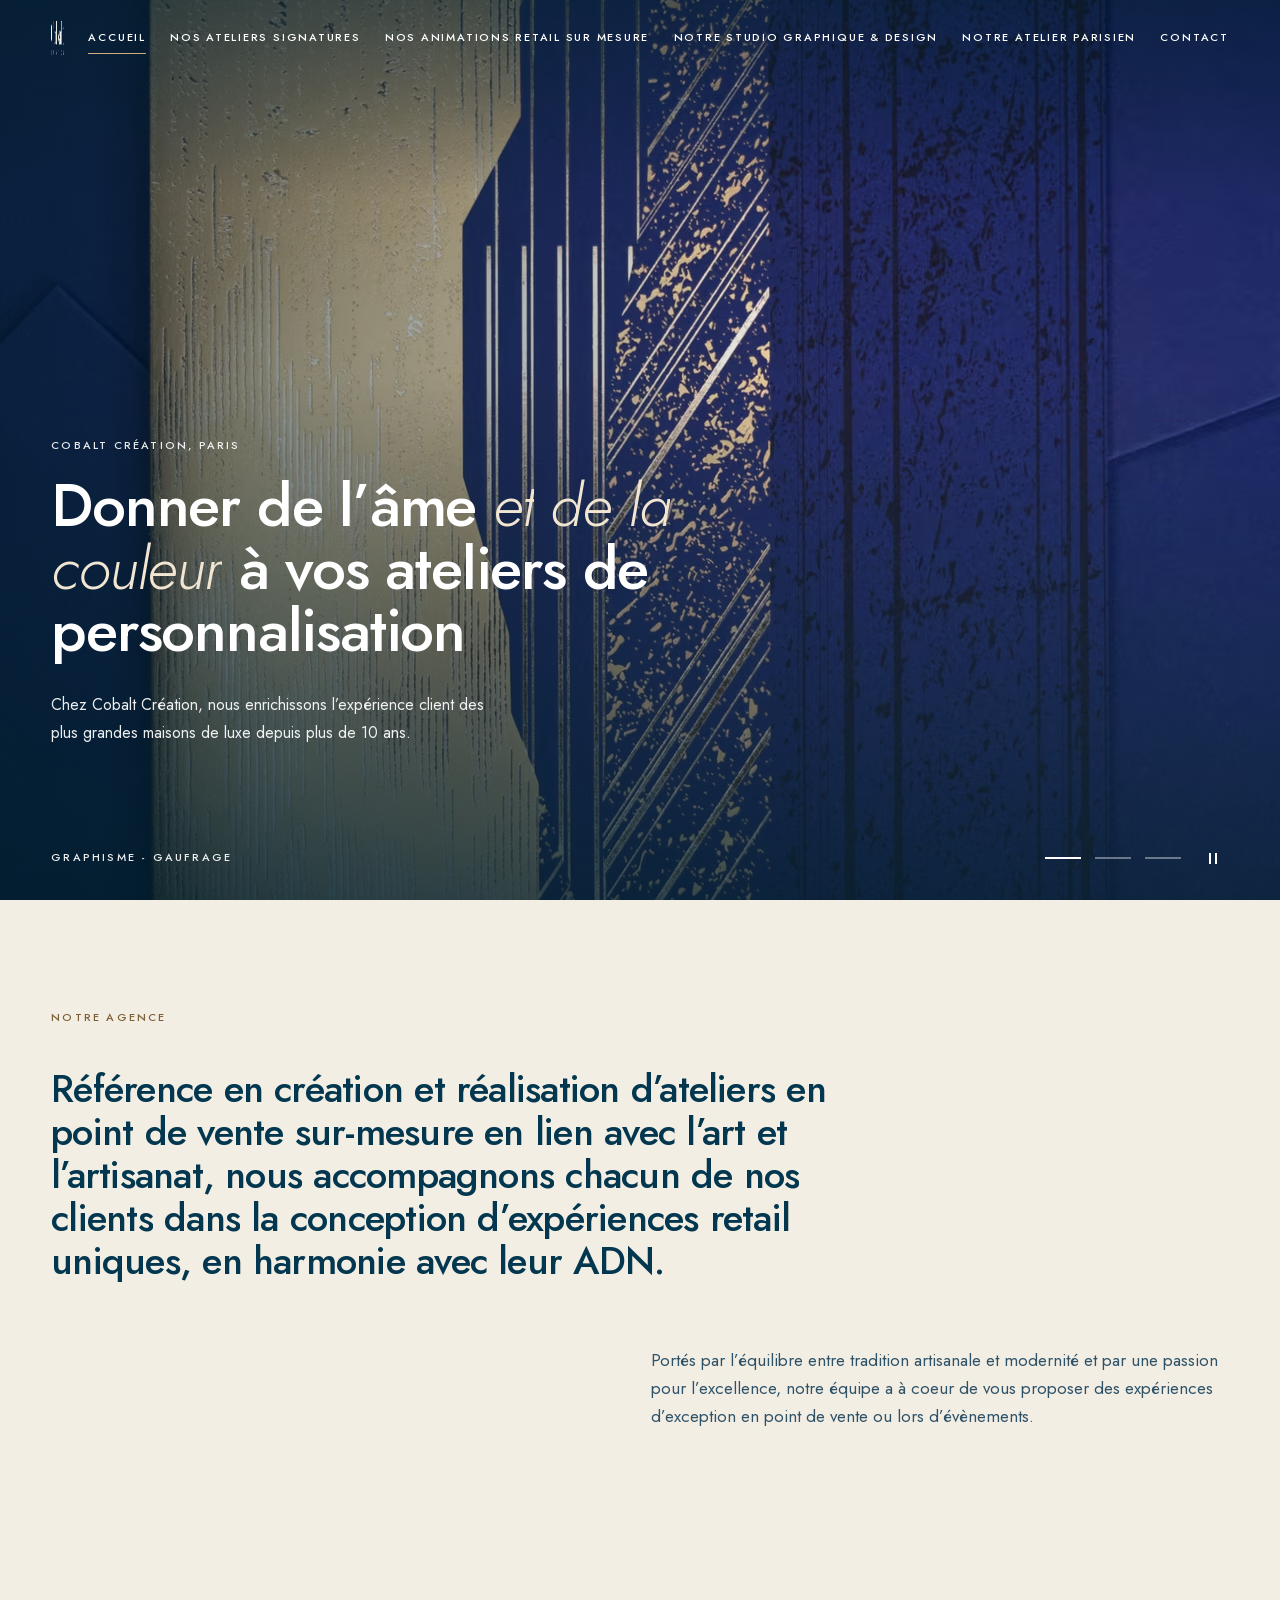
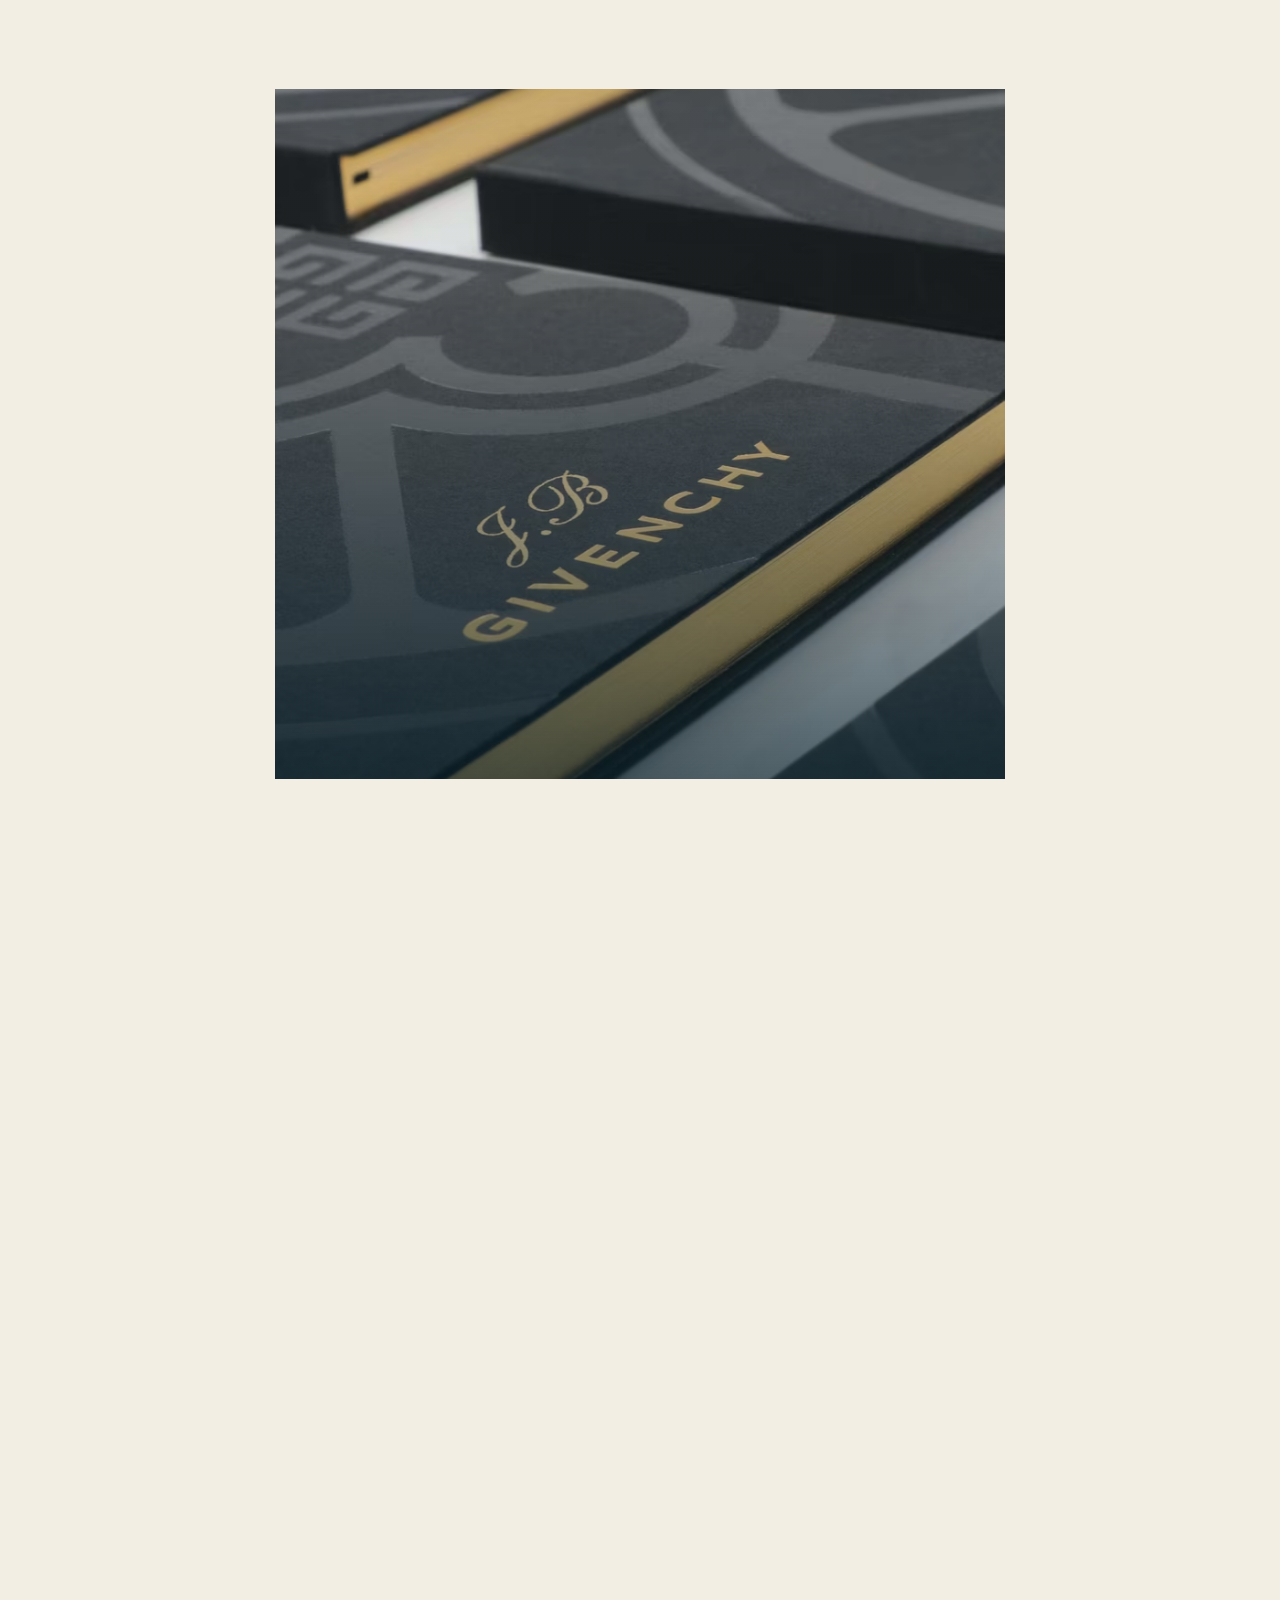
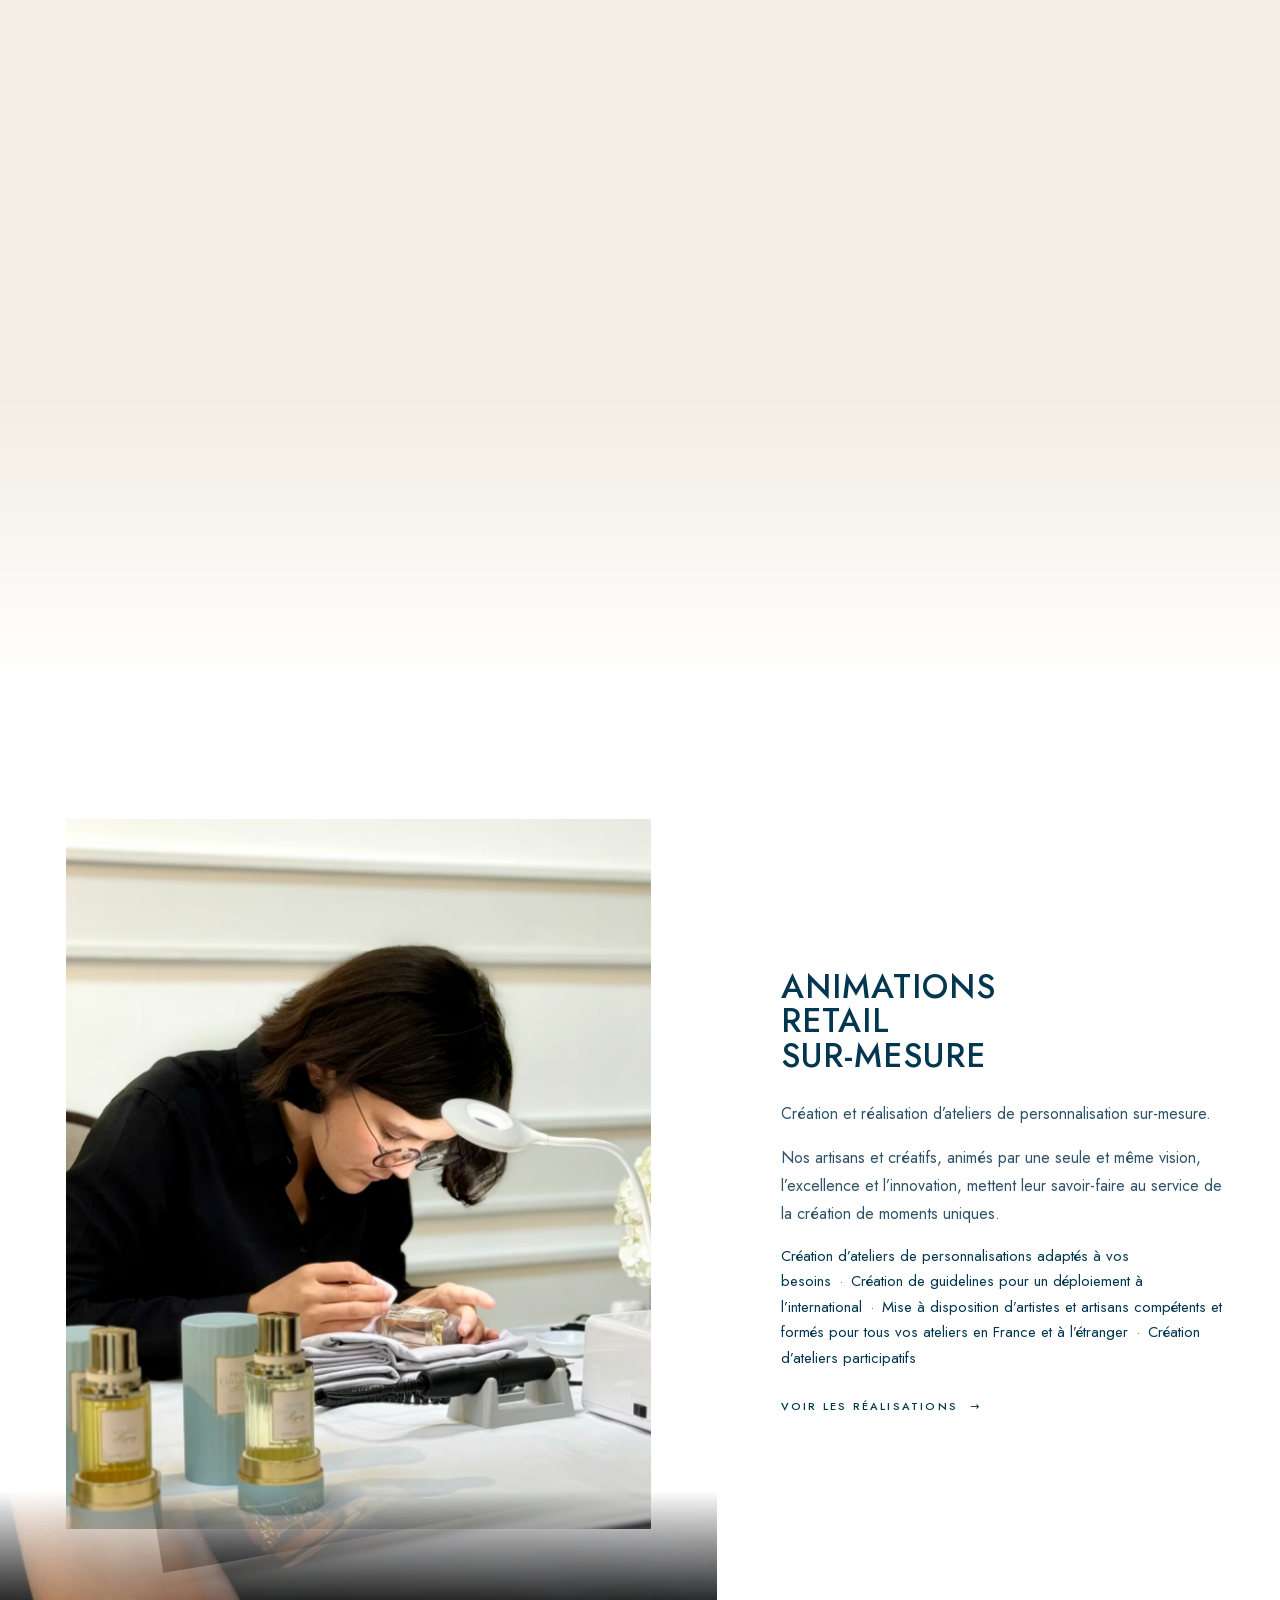
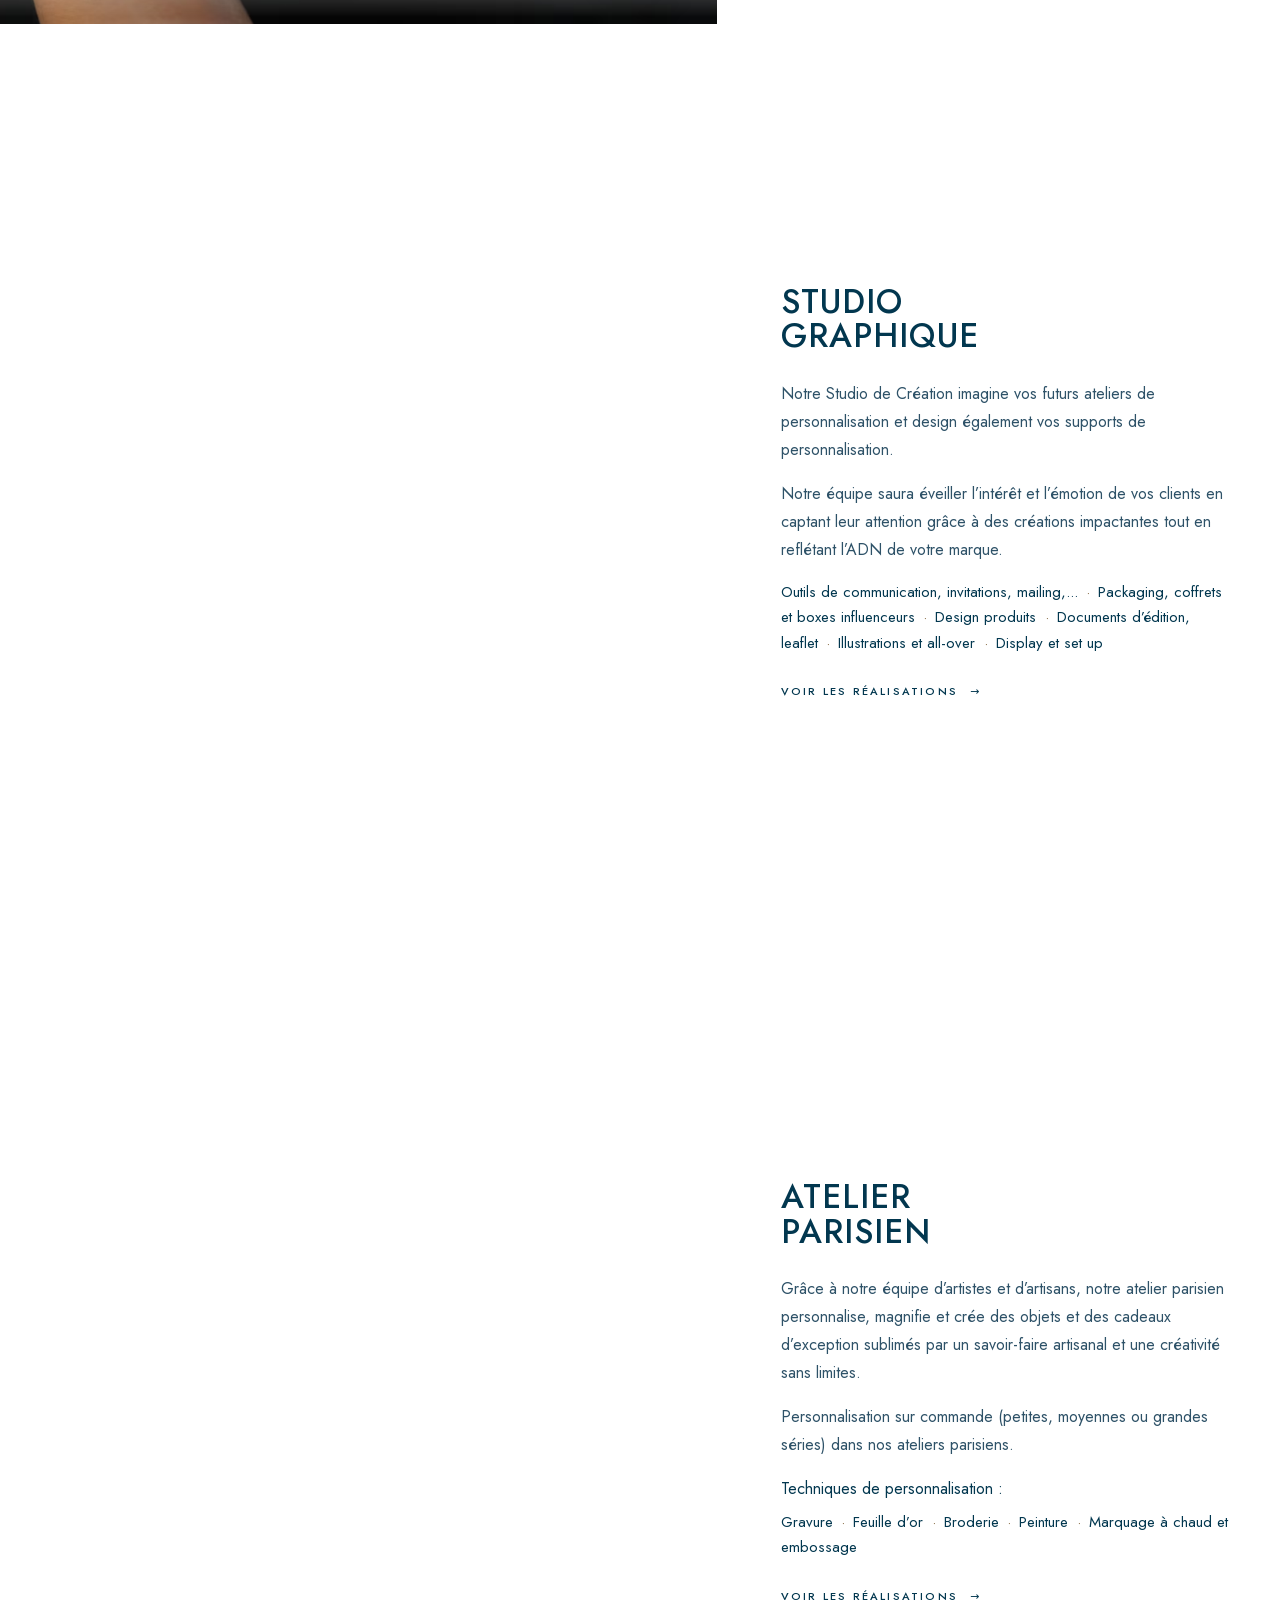
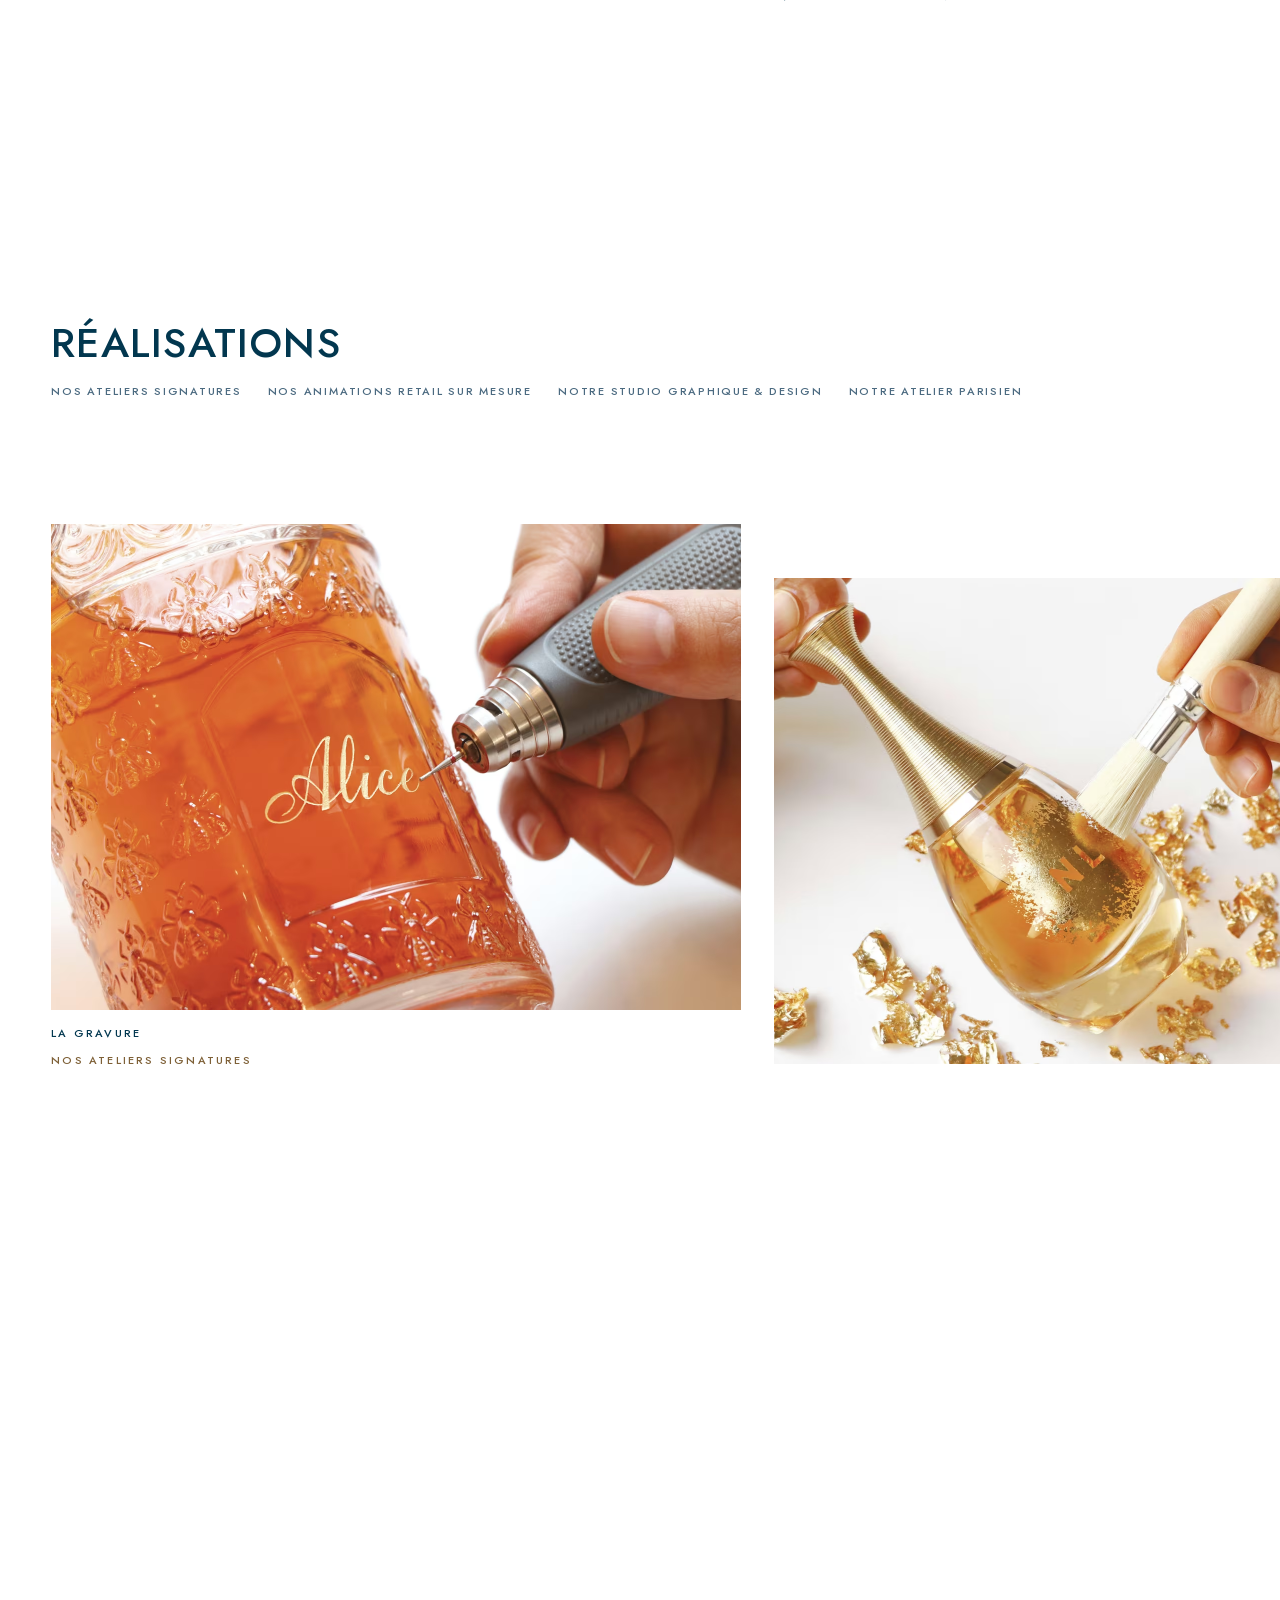
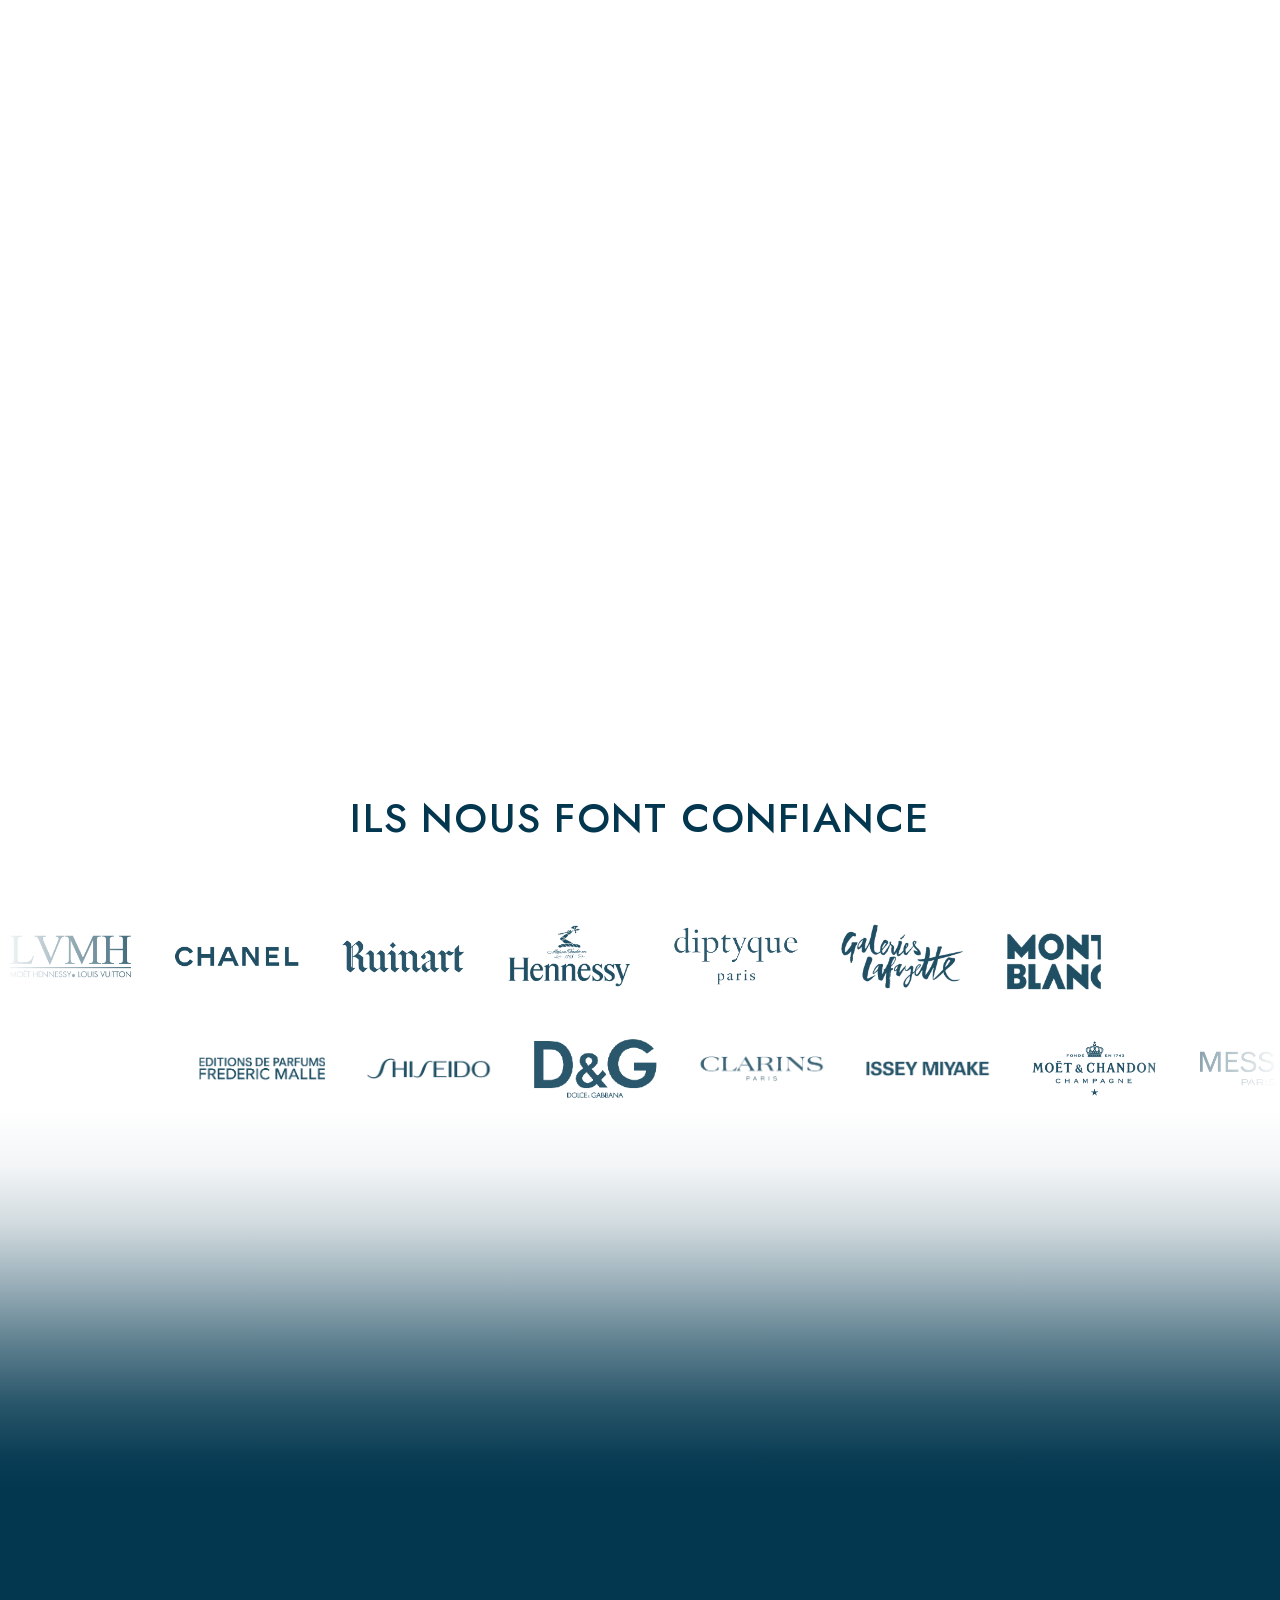
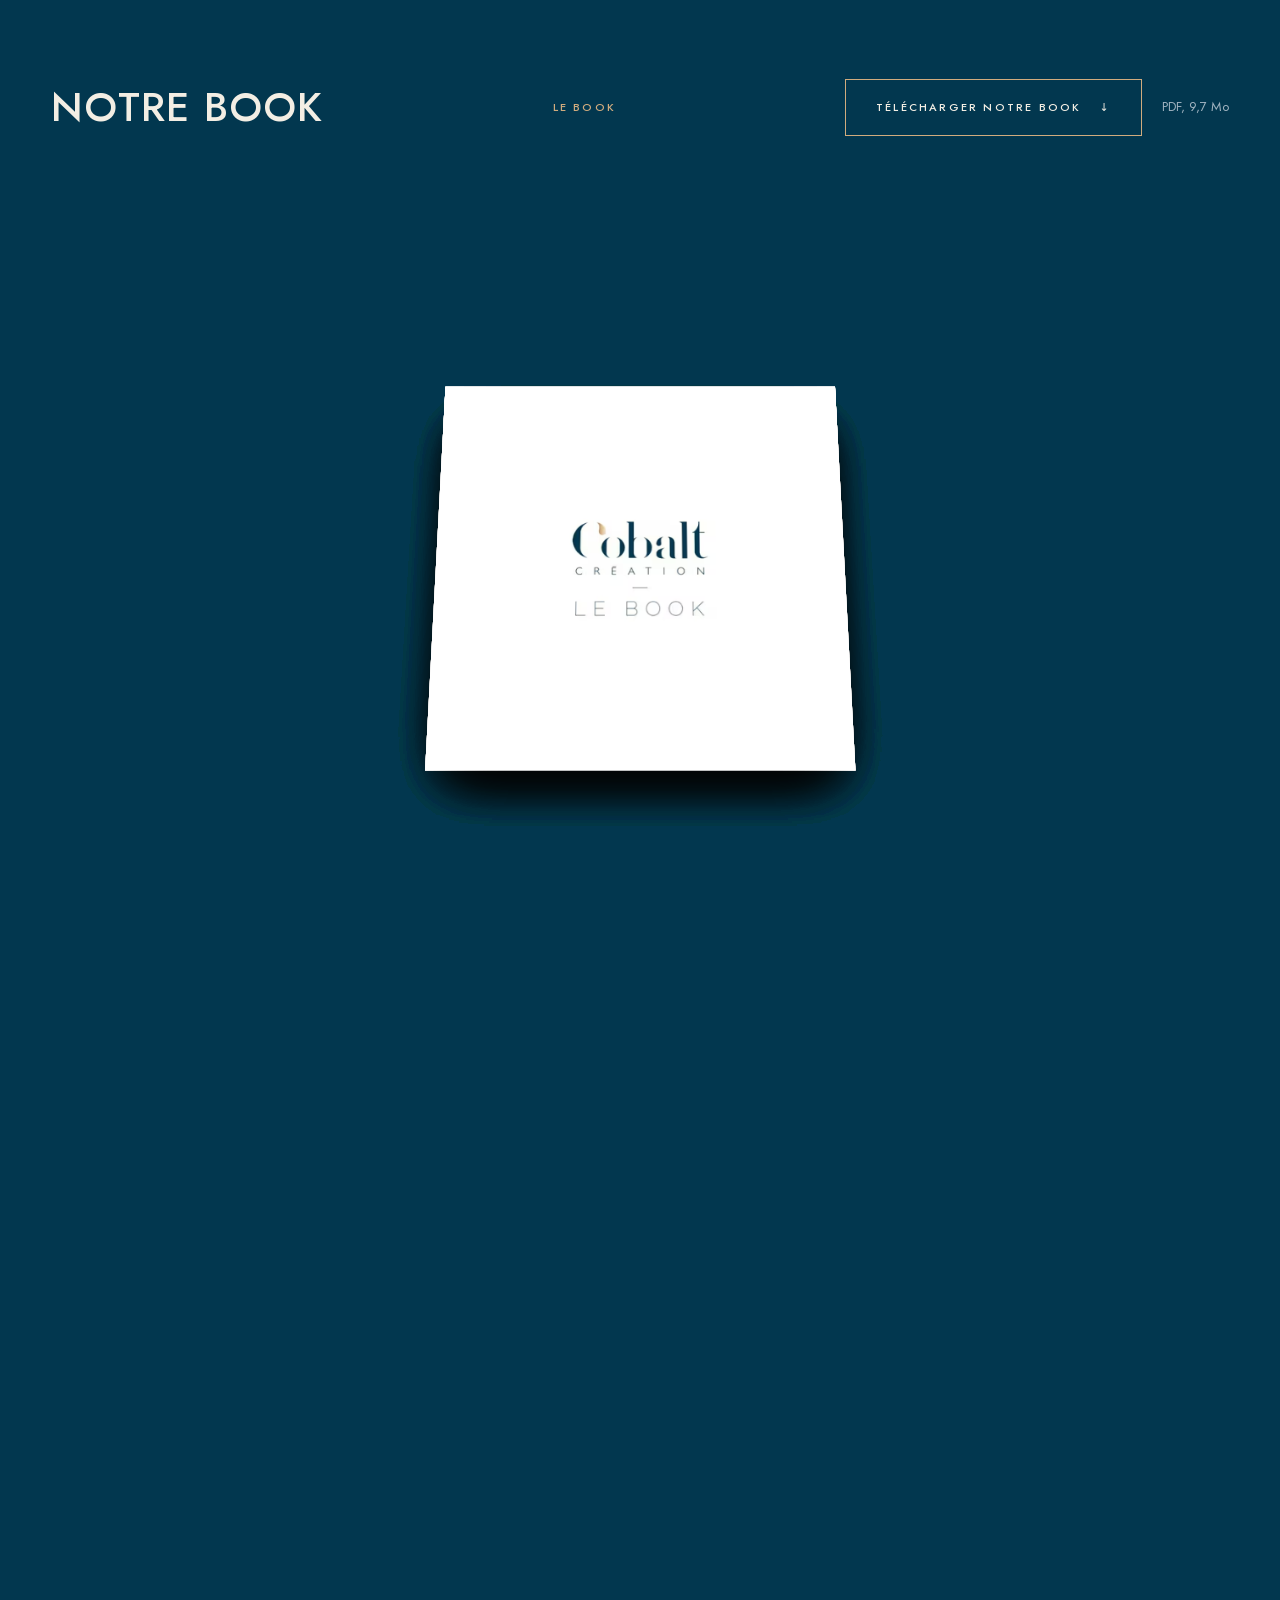
==== commit c49e0063: "V2 : métiers sur une colonne photo fixe (le texte défile à côté, la photo suivante se lève par un bo" ====
--- a/index.html
+++ b/index.html
@@ -80,7 +80,7 @@
   </div>
 </section><section class="frame" data-frame aria-labelledby="frame-t">
   <div class="frame__pin">
-    <div class="frame__media" data-frame-media><picture><source type="image/avif" srcset="assets/media/bf5377469999-x1280.avif 1280w, assets/media/bf5377469999-x1650.avif 1650w, assets/media/bf5377469999-x1920.avif 1920w, assets/media/bf5377469999-x2560.avif 2560w, assets/media/bf5377469999-x2700.avif 2700w" sizes="max(100vw, calc(100vh * 1.500))"><img class="frame__img" src="assets/media/bf5377469999-x1280.jpg" srcset="assets/media/bf5377469999-x1280.jpg 1280w, assets/media/bf5377469999-x1650.jpg 1650w, assets/media/bf5377469999-x1920.jpg 1920w, assets/media/bf5377469999-x2560.jpg 2560w, assets/media/bf5377469999-x2700.jpg 2700w" sizes="max(100vw, calc(100vh * 1.500))" width="1280" height="853" alt="" loading="lazy" decoding="async"></picture><span class="frame__shade" aria-hidden="true"></span>
+    <div class="frame__media" data-frame-media><picture><source type="image/avif" srcset="assets/media/bf5377469999-x1280.avif 1280w, assets/media/bf5377469999-x1650.avif 1650w, assets/media/bf5377469999-x1920.avif 1920w, assets/media/bf5377469999-x2560.avif 2560w, assets/media/bf5377469999-x2700.avif 2700w, assets/media/v2/bf5377469999-v3840.avif 3840w" sizes="max(112vw, calc(112vh * 1.500))"><img class="frame__img" src="assets/media/bf5377469999-x1280.jpg" srcset="assets/media/bf5377469999-x1280.jpg 1280w, assets/media/bf5377469999-x1650.jpg 1650w, assets/media/bf5377469999-x1920.jpg 1920w, assets/media/bf5377469999-x2560.jpg 2560w, assets/media/bf5377469999-x2700.jpg 2700w, assets/media/v2/bf5377469999-v3840.jpg 3840w" sizes="max(112vw, calc(112vh * 1.500))" width="1280" height="853" alt="" loading="lazy" decoding="async"></picture><span class="frame__shade" aria-hidden="true"></span>
       <div class="frame__text wrap">
         <h2 class="frame__k" id="frame-t">Notre mission</h2>
         <p class="frame__p split">Donner de l’âme et de la couleur à vos ateliers de personnalisation, <em>en offrant des créations sur-mesure</em> qui marqueront durablement vos clients.</p>
@@ -88,40 +88,31 @@
       <p class="frame__cap wrap" aria-hidden="true">Givenchy · Carnet</p>
     </div>
   </div>
-</section><section class="stack" aria-label="Nos métiers"><article class="card" style="--i:0">
-      <div class="card__in">
-        <span class="card__veil" aria-hidden="true"></span>
-        <a class="card__media" href="ateliers-de-personnalisation/" tabindex="-1" aria-hidden="true"><picture><source type="image/avif" srcset="assets/media/08cb192d62d2-800.avif 800w, assets/media/08cb192d62d2-1600.avif 1600w" sizes="(max-width: 900px) 100vw, 56vw"><img class="card__img" src="assets/media/08cb192d62d2-800.jpg" srcset="assets/media/08cb192d62d2-800.jpg 800w, assets/media/08cb192d62d2-1600.jpg 1600w" sizes="(max-width: 900px) 100vw, 56vw" width="800" height="1067" alt="" loading="lazy" decoding="async"></picture></a>
-        <div class="card__text">
-          <p class="card__num" aria-hidden="true"><span>01</span> / 03</p>
-          <h3 class="card__t"><a href="ateliers-de-personnalisation/">Animations retail sur-mesure</a></h3>
-          <p>Création et réalisation d’ateliers de personnalisation sur-mesure.</p><p>Nos artisans et créatifs, animés par une seule et même vision, l’excellence et l’innovation, mettent leur savoir-faire au service de la création de moments uniques.</p><ul><li>Création d’ateliers de personnalisations adaptés à vos besoins</li><li>Création de guidelines pour un déploiement à l’international</li><li>Mise à disposition d’artistes et artisans compétents et formés pour tous vos ateliers en France et à l’étranger</li><li>Création d’ateliers participatifs</li></ul>
-          <a class="more" href="ateliers-de-personnalisation/">Voir les réalisations <span aria-hidden="true">&rarr;</span></a>
-        </div>
+</section><section class="mt" aria-label="Nos métiers" data-mt>
+  <div class="mt__media" aria-hidden="true"><a class="mt__pic" href="ateliers-de-personnalisation/" tabindex="-1"><picture><source type="image/avif" srcset="assets/media/08cb192d62d2-800.avif 800w, assets/media/08cb192d62d2-1600.avif 1600w, assets/media/v2/08cb192d62d2-v2000.avif 2000w" sizes="max(56vw, calc(100vh * 0.9))"><img class="mt__img" src="assets/media/08cb192d62d2-800.jpg" srcset="assets/media/08cb192d62d2-800.jpg 800w, assets/media/08cb192d62d2-1600.jpg 1600w, assets/media/v2/08cb192d62d2-v2000.jpg 2000w" sizes="max(56vw, calc(100vh * 0.9))" width="800" height="1067" alt="" loading="lazy" decoding="async"></picture></a><a class="mt__pic" href="design-graphique-design-papier/" tabindex="-1"><picture><source type="image/avif" srcset="assets/media/fc2e3c663458-800.avif 800w, assets/media/fc2e3c663458-1600.avif 1600w, assets/media/v2/fc2e3c663458-v1800.avif 1800w" sizes="max(56vw, calc(100vh * 0.9))"><img class="mt__img" src="assets/media/fc2e3c663458-800.jpg" srcset="assets/media/fc2e3c663458-800.jpg 800w, assets/media/fc2e3c663458-1600.jpg 1600w, assets/media/v2/fc2e3c663458-v1800.jpg 1800w" sizes="max(56vw, calc(100vh * 0.9))" width="800" height="800" alt="" loading="lazy" decoding="async"></picture></a><a class="mt__pic" href="coffrets-packaging/" tabindex="-1"><picture><source type="image/avif" srcset="assets/media/430ff5e51a03-800.avif 800w, assets/media/430ff5e51a03-1600.avif 1600w, assets/media/v2/430ff5e51a03-v2000.avif 2000w" sizes="max(56vw, calc(100vh * 0.9))"><img class="mt__img" src="assets/media/430ff5e51a03-800.jpg" srcset="assets/media/430ff5e51a03-800.jpg 800w, assets/media/430ff5e51a03-1600.jpg 1600w, assets/media/v2/430ff5e51a03-v2000.jpg 2000w" sizes="max(56vw, calc(100vh * 0.9))" width="800" height="800" alt="" loading="lazy" decoding="async"></picture></a></div>
+  <div class="mt__text"><article class="mt__item">
+      <a class="mt__ph" href="ateliers-de-personnalisation/" tabindex="-1" aria-hidden="true"><picture><source type="image/avif" srcset="assets/media/08cb192d62d2-800.avif 800w, assets/media/08cb192d62d2-1600.avif 1600w" sizes="100vw"><img class="mt__img" src="assets/media/08cb192d62d2-800.jpg" srcset="assets/media/08cb192d62d2-800.jpg 800w, assets/media/08cb192d62d2-1600.jpg 1600w" sizes="100vw" width="800" height="1067" alt="" loading="lazy" decoding="async"></picture></a>
+      <div class="mt__body">
+        <h3 class="mt__t"><a class="split" href="ateliers-de-personnalisation/">Animations retail sur-mesure</a></h3>
+        <div data-reveal><p>Création et réalisation d’ateliers de personnalisation sur-mesure.</p><p>Nos artisans et créatifs, animés par une seule et même vision, l’excellence et l’innovation, mettent leur savoir-faire au service de la création de moments uniques.</p><ul class="mt__list"><li>Création d’ateliers de personnalisations adaptés à vos besoins</li><li>Création de guidelines pour un déploiement à l’international</li><li>Mise à disposition d’artistes et artisans compétents et formés pour tous vos ateliers en France et à l’étranger</li><li>Création d’ateliers participatifs</li></ul>
+        <a class="more" href="ateliers-de-personnalisation/">Voir les réalisations <span aria-hidden="true">&rarr;</span></a></div>
       </div>
-    </article><article class="card" style="--i:1">
-      <div class="card__in">
-        <span class="card__veil" aria-hidden="true"></span>
-        <a class="card__media" href="design-graphique-design-papier/" tabindex="-1" aria-hidden="true"><picture><source type="image/avif" srcset="assets/media/fc2e3c663458-800.avif 800w, assets/media/fc2e3c663458-1600.avif 1600w" sizes="(max-width: 900px) 100vw, 56vw"><img class="card__img" src="assets/media/fc2e3c663458-800.jpg" srcset="assets/media/fc2e3c663458-800.jpg 800w, assets/media/fc2e3c663458-1600.jpg 1600w" sizes="(max-width: 900px) 100vw, 56vw" width="800" height="800" alt="" loading="lazy" decoding="async"></picture></a>
-        <div class="card__text">
-          <p class="card__num" aria-hidden="true"><span>02</span> / 03</p>
-          <h3 class="card__t"><a href="design-graphique-design-papier/">Studio Graphique</a></h3>
-          <p>Notre Studio de Création imagine vos futurs ateliers de personnalisation et design également vos supports de personnalisation.</p><p>Notre équipe saura éveiller l’intérêt et l’émotion de vos clients en captant leur attention grâce à des créations impactantes tout en reflétant l’ADN de votre marque.</p><ul><li>Outils de communication, invitations, mailing,...</li><li>Packaging, coffrets et boxes influenceurs</li><li>Design produits</li><li>Documents d’édition, leaflet</li><li>Illustrations et all-over</li><li>Display et set up</li></ul>
-          <a class="more" href="design-graphique-design-papier/">Voir les réalisations <span aria-hidden="true">&rarr;</span></a>
-        </div>
+    </article><article class="mt__item">
+      <a class="mt__ph" href="design-graphique-design-papier/" tabindex="-1" aria-hidden="true"><picture><source type="image/avif" srcset="assets/media/fc2e3c663458-800.avif 800w, assets/media/fc2e3c663458-1600.avif 1600w" sizes="100vw"><img class="mt__img" src="assets/media/fc2e3c663458-800.jpg" srcset="assets/media/fc2e3c663458-800.jpg 800w, assets/media/fc2e3c663458-1600.jpg 1600w" sizes="100vw" width="800" height="800" alt="" loading="lazy" decoding="async"></picture></a>
+      <div class="mt__body">
+        <h3 class="mt__t"><a class="split" href="design-graphique-design-papier/">Studio Graphique</a></h3>
+        <div data-reveal><p>Notre Studio de Création imagine vos futurs ateliers de personnalisation et design également vos supports de personnalisation.</p><p>Notre équipe saura éveiller l’intérêt et l’émotion de vos clients en captant leur attention grâce à des créations impactantes tout en reflétant l’ADN de votre marque.</p><ul class="mt__list"><li>Outils de communication, invitations, mailing,...</li><li>Packaging, coffrets et boxes influenceurs</li><li>Design produits</li><li>Documents d’édition, leaflet</li><li>Illustrations et all-over</li><li>Display et set up</li></ul>
+        <a class="more" href="design-graphique-design-papier/">Voir les réalisations <span aria-hidden="true">&rarr;</span></a></div>
       </div>
-    </article><article class="card" style="--i:2">
-      <div class="card__in">
-        <span class="card__veil" aria-hidden="true"></span>
-        <a class="card__media" href="coffrets-packaging/" tabindex="-1" aria-hidden="true"><picture><source type="image/avif" srcset="assets/media/430ff5e51a03-800.avif 800w, assets/media/430ff5e51a03-1600.avif 1600w" sizes="(max-width: 900px) 100vw, 56vw"><img class="card__img" src="assets/media/430ff5e51a03-800.jpg" srcset="assets/media/430ff5e51a03-800.jpg 800w, assets/media/430ff5e51a03-1600.jpg 1600w" sizes="(max-width: 900px) 100vw, 56vw" width="800" height="800" alt="" loading="lazy" decoding="async"></picture></a>
-        <div class="card__text">
-          <p class="card__num" aria-hidden="true"><span>03</span> / 03</p>
-          <h3 class="card__t"><a href="coffrets-packaging/">Atelier parisien</a></h3>
-          <p>Grâce à notre équipe d’artistes et d’artisans, notre atelier parisien personnalise, magnifie et crée des objets et des cadeaux d’exception sublimés par un savoir-faire artisanal et une créativité sans limites.</p><p>Personnalisation sur commande (petites, moyennes ou grandes séries) dans nos ateliers parisiens.</p><p class="card__lead">Techniques de personnalisation :</p><ul><li>Gravure</li><li>Feuille d’or</li><li>Broderie</li><li>Peinture</li><li>Marquage à chaud et embossage</li></ul>
-          <a class="more" href="coffrets-packaging/">Voir les réalisations <span aria-hidden="true">&rarr;</span></a>
-        </div>
+    </article><article class="mt__item">
+      <a class="mt__ph" href="coffrets-packaging/" tabindex="-1" aria-hidden="true"><picture><source type="image/avif" srcset="assets/media/430ff5e51a03-800.avif 800w, assets/media/430ff5e51a03-1600.avif 1600w" sizes="100vw"><img class="mt__img" src="assets/media/430ff5e51a03-800.jpg" srcset="assets/media/430ff5e51a03-800.jpg 800w, assets/media/430ff5e51a03-1600.jpg 1600w" sizes="100vw" width="800" height="800" alt="" loading="lazy" decoding="async"></picture></a>
+      <div class="mt__body">
+        <h3 class="mt__t"><a class="split" href="coffrets-packaging/">Atelier parisien</a></h3>
+        <div data-reveal><p>Grâce à notre équipe d’artistes et d’artisans, notre atelier parisien personnalise, magnifie et crée des objets et des cadeaux d’exception sublimés par un savoir-faire artisanal et une créativité sans limites.</p><p>Personnalisation sur commande (petites, moyennes ou grandes séries) dans nos ateliers parisiens.</p><p class="mt__lead">Techniques de personnalisation :</p><ul class="mt__list"><li>Gravure</li><li>Feuille d’or</li><li>Broderie</li><li>Peinture</li><li>Marquage à chaud et embossage</li></ul>
+        <a class="more" href="coffrets-packaging/">Voir les réalisations <span aria-hidden="true">&rarr;</span></a></div>
       </div>
-    </article></section><section class="hx" aria-labelledby="hx-t" data-hx>
+    </article></div>
+</section><section class="hx" aria-labelledby="hx-t" data-hx>
   <div class="hx__pin">
     <div class="hx__head wrap">
       <h2 id="hx-t" class="h-sec">Réalisations</h2>
--- a/assets/site.css
+++ b/assets/site.css
@@ -126,7 +126,7 @@
 .hero::after { content: ""; position: absolute; inset: 0; background: linear-gradient(rgba(1, 30, 44, .2), rgba(1, 30, 44, .62)); opacity: var(--dim); pointer-events: none; }
 /* grounds: three pure colours, never mixed. A scene's ground changes only under a full-bleed photograph or through a
    mist: the next ground rising as an eased gradient (a linear ramp shows a band where it ends) */
-.manifest, .intro, .frame, .mt, .stack, .works, .film, .nx, .hx, .fb, .trust, .mapx, .legal { position: relative; z-index: 2; }
+.manifest, .intro, .frame, .mt, .works, .film, .nx, .hx, .fb, .trust, .mapx, .legal { position: relative; z-index: 2; }
 .manifest, .frame, .mapx { background: var(--cream); }
 .intro, .works, .film, .nx, .hx, .trust, .legal { background: var(--paper); }
 .fb { background: var(--ink); }
@@ -185,32 +185,32 @@
 .frame__p { margin: 0; max-width: 24ch; font-weight: var(--w-display); font-size: clamp(30px, 3.9vw, 64px); line-height: 1.06; letter-spacing: var(--t-tight); color: #fff; }
 .frame__p .is-em, .frame__p em { color: #F2E6D3; }
 .frame__cap { position: absolute; left: 0; right: 0; bottom: 26px; margin: 0; text-align: right; font-size: var(--s-label); font-weight: var(--w-label); letter-spacing: var(--t-label); text-transform: uppercase; color: rgba(255, 255, 255, .86); }
-.frame.is-live { height: 330vh; }
+.frame.is-live { height: 360vh; }
 .frame.is-live .frame__pin { position: sticky; top: 0; }
-.frame.is-live + .stack { margin-top: -100vh; }
-
-/* ---------- F3 métiers: stacking cards ---------- */
-/* each panel dissolves in over the one before through a soft top edge (--f, 1 → 0 as it arrives), never a line;
-   the last one holds while it dissolves into the cream of the works that follow */
-.stack { z-index: 3; }
-.card { position: sticky; top: 0; height: 100vh; height: 100dvh; min-height: 640px;
-  -webkit-mask-image: linear-gradient(transparent, #000 calc(var(--f, 0) * 75vh)); mask-image: linear-gradient(transparent, #000 calc(var(--f, 0) * 75vh)); }
-.card:not(:last-child) { margin-bottom: 50vh; }   /* each panel holds still for a moment before the next one covers it */
-.card__in { display: grid; grid-template-columns: minmax(0, 1.18fr) minmax(0, 1fr); height: 100%; position: relative; background: var(--paper); transform-origin: 50% 40%; }
-.card:nth-child(even) .card__media { order: 2; }
-.card__media { display: block; overflow: hidden; background: var(--mist); }
-.card__veil { position: absolute; inset: 0; z-index: 2; background: var(--ink); opacity: 0; pointer-events: none; }
-.card__img { width: 100%; height: 100%; object-fit: cover; }
-.card__text { display: flex; flex-direction: column; justify-content: center; padding: calc(var(--hd) + 2vh) clamp(36px, 5.4vw, 104px) 5vh; }
-.card__num { margin: 0 0 clamp(18px, 3vh, 34px); font-size: 13px; letter-spacing: .2em; color: var(--mute); line-height: 1; }
-.card__num span { font-size: clamp(56px, 6.4vw, 104px); font-weight: 200; letter-spacing: -.02em; color: var(--gold); margin-right: 10px; vertical-align: -.08em; }
-.card__t { font-size: clamp(24px, 2.3vw, 36px); font-weight: var(--w-display); text-transform: uppercase; letter-spacing: var(--t-caps); line-height: 1.05; margin-bottom: 24px; }
-.card__t a { text-decoration: none; }
-.card p { font-size: 15.5px; }
-.card__lead { color: var(--ink); margin-bottom: .4em; }
-.card ul { list-style: none; margin: 14px 0 0; padding: 0; font-size: 15px; columns: 2 220px; column-gap: 28px; }
-.card li { position: relative; padding-left: 20px; margin-bottom: 8px; line-height: 1.5; break-inside: avoid; }
-.card li::before { content: ""; position: absolute; left: 0; top: .76em; width: 10px; height: 1px; background: var(--gold-ink); }
+
+/* ---------- F3 métiers: one sticky photograph column, the métiers scroll beside it ---------- */
+/* the section rises over the full-screen mission photograph through a paper mist, its photograph column still empty,
+   so the mist is paper on photograph across the whole width; then each photograph opens in the column */
+.mt { display: grid; grid-template-columns: minmax(0, 56fr) minmax(0, 44fr); z-index: 3; background: var(--paper); --n: 255 255 255; }
+.mt::before { content: ""; position: absolute; left: 0; right: 0; bottom: 100%; height: 42vh; pointer-events: none;
+  background: linear-gradient(rgb(var(--n) / 0), rgb(var(--n) / .05) 15%, rgb(var(--n) / .18) 30%, rgb(var(--n) / .4) 46%, rgb(var(--n) / .64) 62%, rgb(var(--n) / .85) 78%, rgb(var(--n) / .97) 92%, rgb(var(--n))); }
+.frame.is-live + .mt { margin-top: -100vh; }
+.mt__media { position: sticky; top: 0; height: 100vh; height: 100dvh; overflow: hidden; }
+.mt__pic { position: absolute; inset: 0; display: block; overflow: hidden; }
+.mt__img { width: 100%; height: 100%; object-fit: cover; }
+/* each photograph after the first replaces the one before through a soft 14 % edge rising from the bottom (--y 0 → 1) */
+.mt__pic + .mt__pic { -webkit-mask-image: linear-gradient(to top, #000 calc(var(--y, 1) * 114% - 14%), transparent calc(var(--y, 1) * 114%)); mask-image: linear-gradient(to top, #000 calc(var(--y, 1) * 114% - 14%), transparent calc(var(--y, 1) * 114%)); }
+.mt__text { padding-inline: clamp(36px, 5vw, 96px) var(--gut); }
+.mt__item { min-height: 100vh; min-height: 100dvh; display: flex; flex-direction: column; justify-content: center; padding-block: calc(var(--hd) + 4vh) 8vh; }
+.mt__ph { display: none; }
+.mt__t { font-size: clamp(26px, 2.6vw, 42px); text-transform: uppercase; letter-spacing: var(--t-caps); line-height: 1.04; margin-bottom: clamp(22px, 3vh, 34px); max-width: 12ch; }
+.mt__t a { text-decoration: none; }
+.mt__body p { font-size: 16px; max-width: 38em; }
+.mt__lead { color: var(--ink); margin-bottom: .4em; }
+/* the métier's list as one run-in line (same words, same items) */
+.mt__list { list-style: none; margin: 4px 0 0; padding: 0; font-size: 15px; line-height: 1.7; color: var(--ink); max-width: 38em; }
+.mt__list li { display: inline; }
+.mt__list li + li::before { content: "·"; content: "·" / ""; margin: 0 .55em; color: var(--gold-ink); }
 .more { display: inline-flex; gap: 12px; align-items: center; margin-top: 26px; font-size: var(--s-label); font-weight: var(--w-label); letter-spacing: var(--t-label); text-transform: uppercase; color: var(--ink); text-decoration: none; }
 .more span { transition: transform .5s var(--expo); }
 .more:hover span { transform: translateX(8px); }
@@ -485,13 +485,12 @@
 
 /* ---------- responsive ---------- */
 @media (max-width: 900px) {
-  .stack { background: var(--paper); }
-  .card, .card:not(:last-child) { position: relative; top: auto; height: auto; min-height: 0; margin-bottom: 0; }
-  .card__in { grid-template-columns: 1fr; height: auto; }
-  .card:nth-child(even) .card__media { order: 0; }
-  .card__media { aspect-ratio: 4 / 3; }
-  .card__text { padding: 30px var(--gut) 64px; }
-  .card__num span { font-size: 52px; }
+  .mt { display: block; }
+  .mt__media { display: none; }
+  .mt__text { padding: 0; }
+  .mt__item { min-height: 0; display: block; padding: 0 0 clamp(56px, 12vw, 80px); }
+  .mt__ph { display: block; height: 72svh; max-height: 640px; overflow: hidden; margin-bottom: 30px; }
+  .mt__body { padding-inline: var(--gut); }
   .hx__ghost { display: none; }
   .hx__item:nth-child(even) { margin-top: 0; }
   .hx__frame { height: auto; width: 72vw; aspect-ratio: 4 / 5; }
@@ -599,6 +598,11 @@
   .fb__strip li { flex: 0 0 78vw; max-width: 460px; scroll-snap-align: center; aspect-ratio: 1; background: #fff; }
   .fb__strip img { width: 100%; height: 100%; object-fit: cover; }
 }
+/* without the script (or with reduced motion) every métier shows its own photograph in the flow */
+.no-gsap .mt, html:not(.js) .mt { display: block; } .no-gsap .mt__media, html:not(.js) .mt__media { display: none; } .no-gsap .mt__text, html:not(.js) .mt__text { padding: 0; }
+.no-gsap .mt__item, html:not(.js) .mt__item { min-height: 0; display: block; padding: 0 0 72px; }
+.no-gsap .mt__ph, html:not(.js) .mt__ph { display: block; height: 80vh; overflow: hidden; margin-bottom: 30px; }
+.no-gsap .mt__body, html:not(.js) .mt__body { max-width: var(--max); margin-inline: auto; padding-inline: var(--gut); }
 .no-gsap .fb__stage, .no-gsap .fb__chapter { display: none; }
 .no-gsap .fb__strip { display: flex; gap: 12px; margin: 0; padding: 0 var(--gut); list-style: none; overflow-x: auto; scroll-snap-type: x mandatory; }
 .no-gsap .fb__strip li { flex: 0 0 min(78vw, 460px); aspect-ratio: 1; background: #fff; }
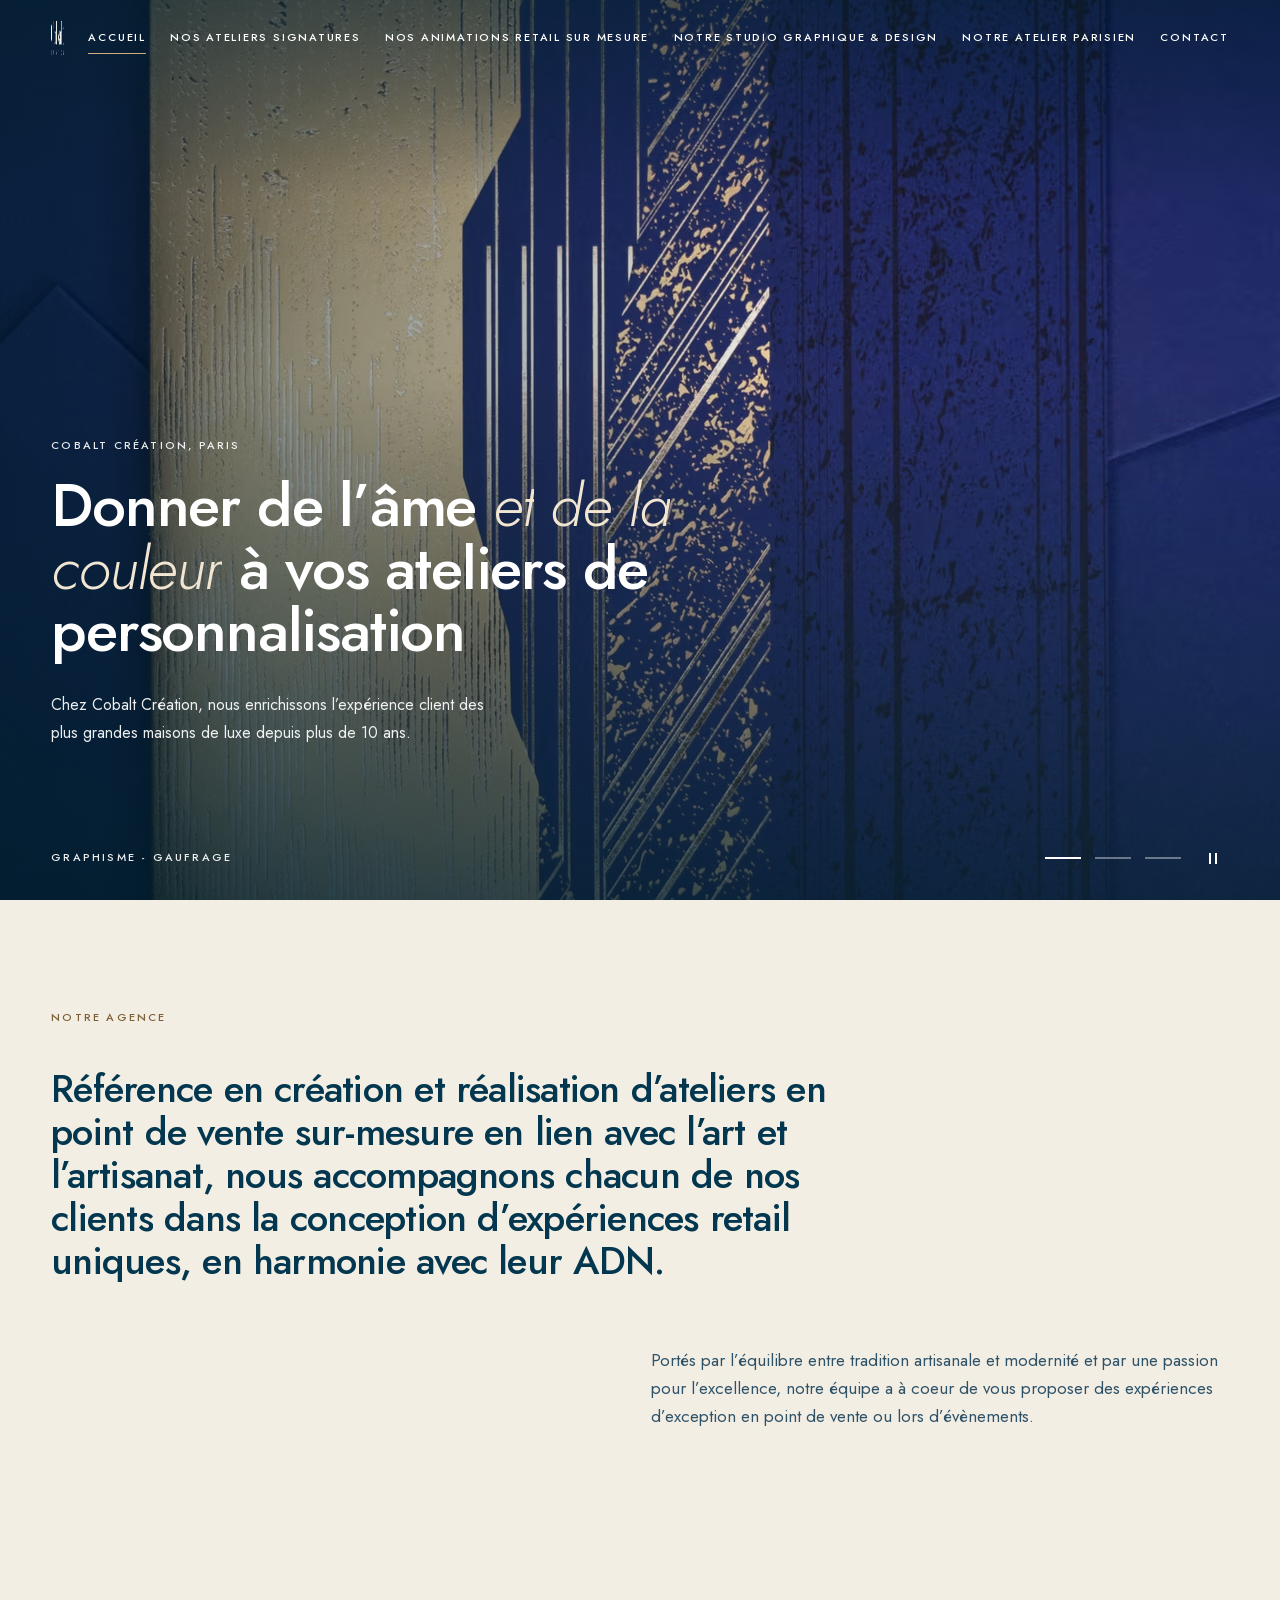
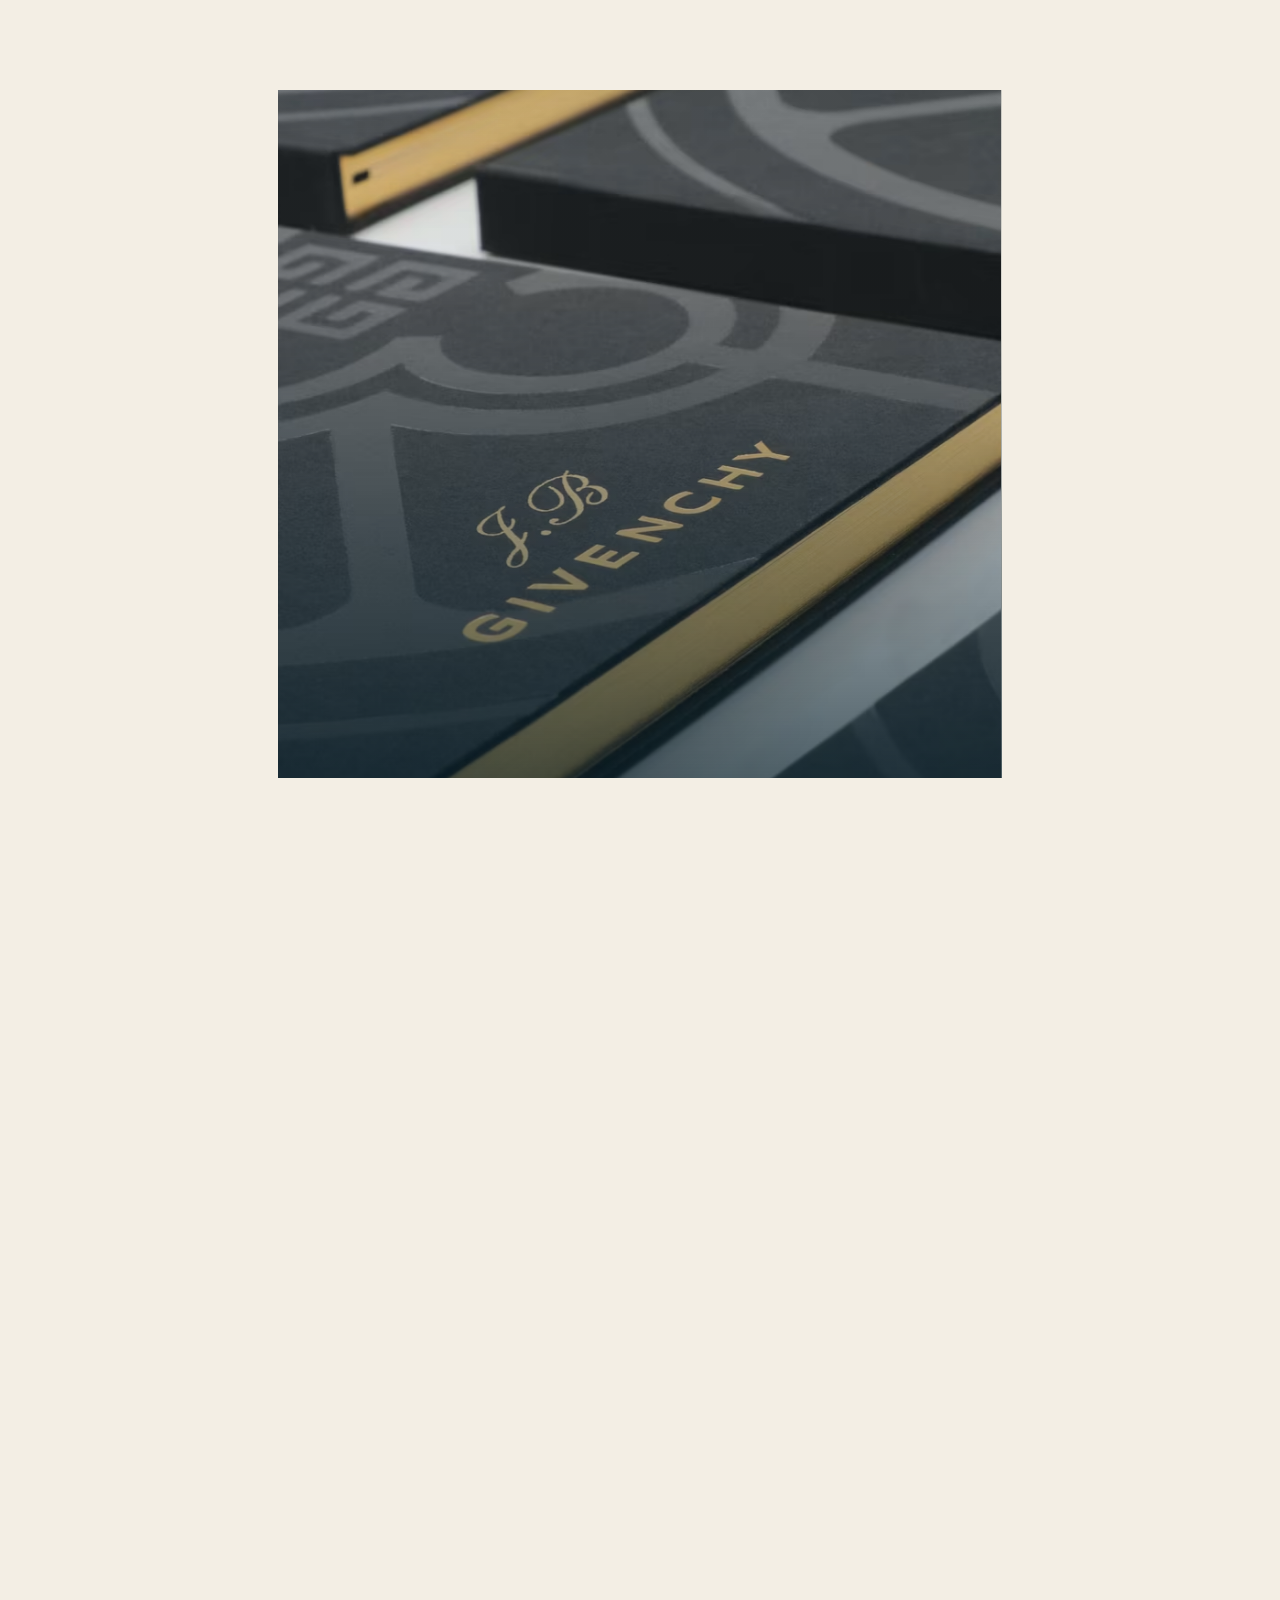
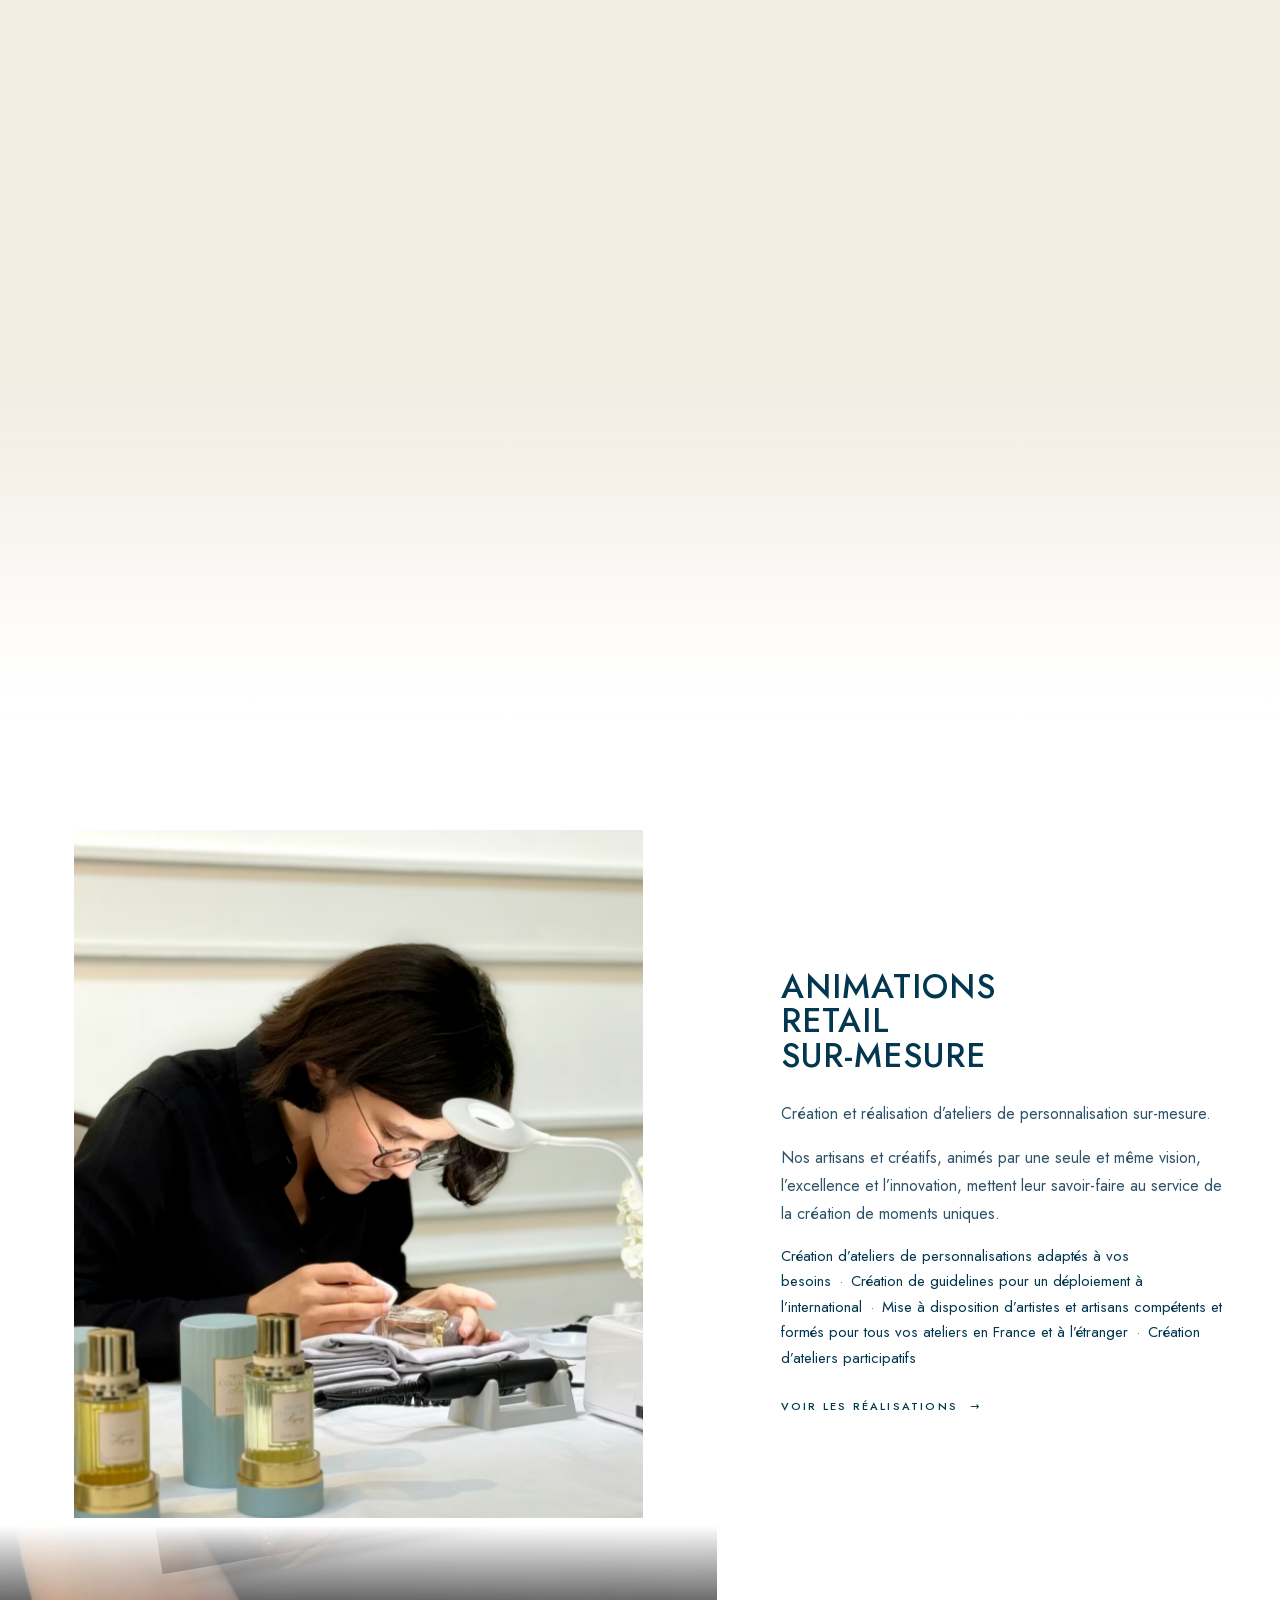
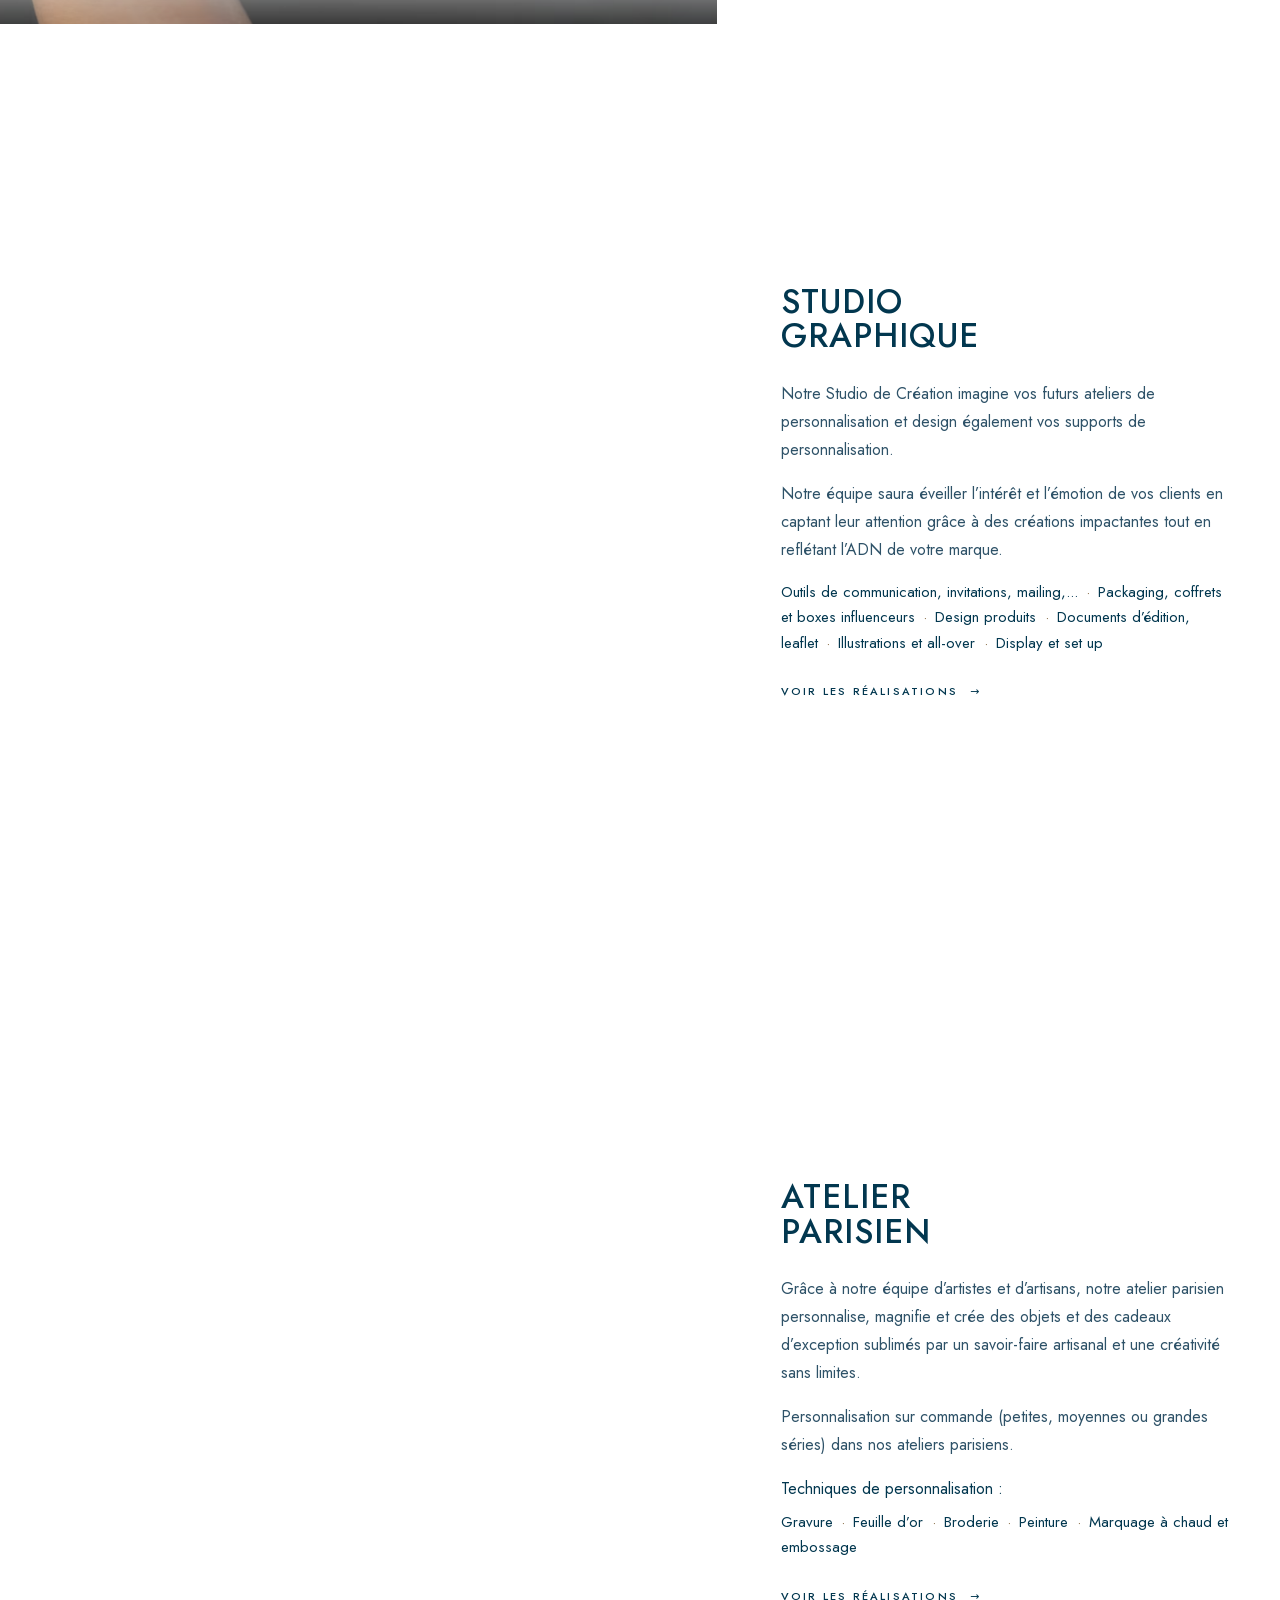
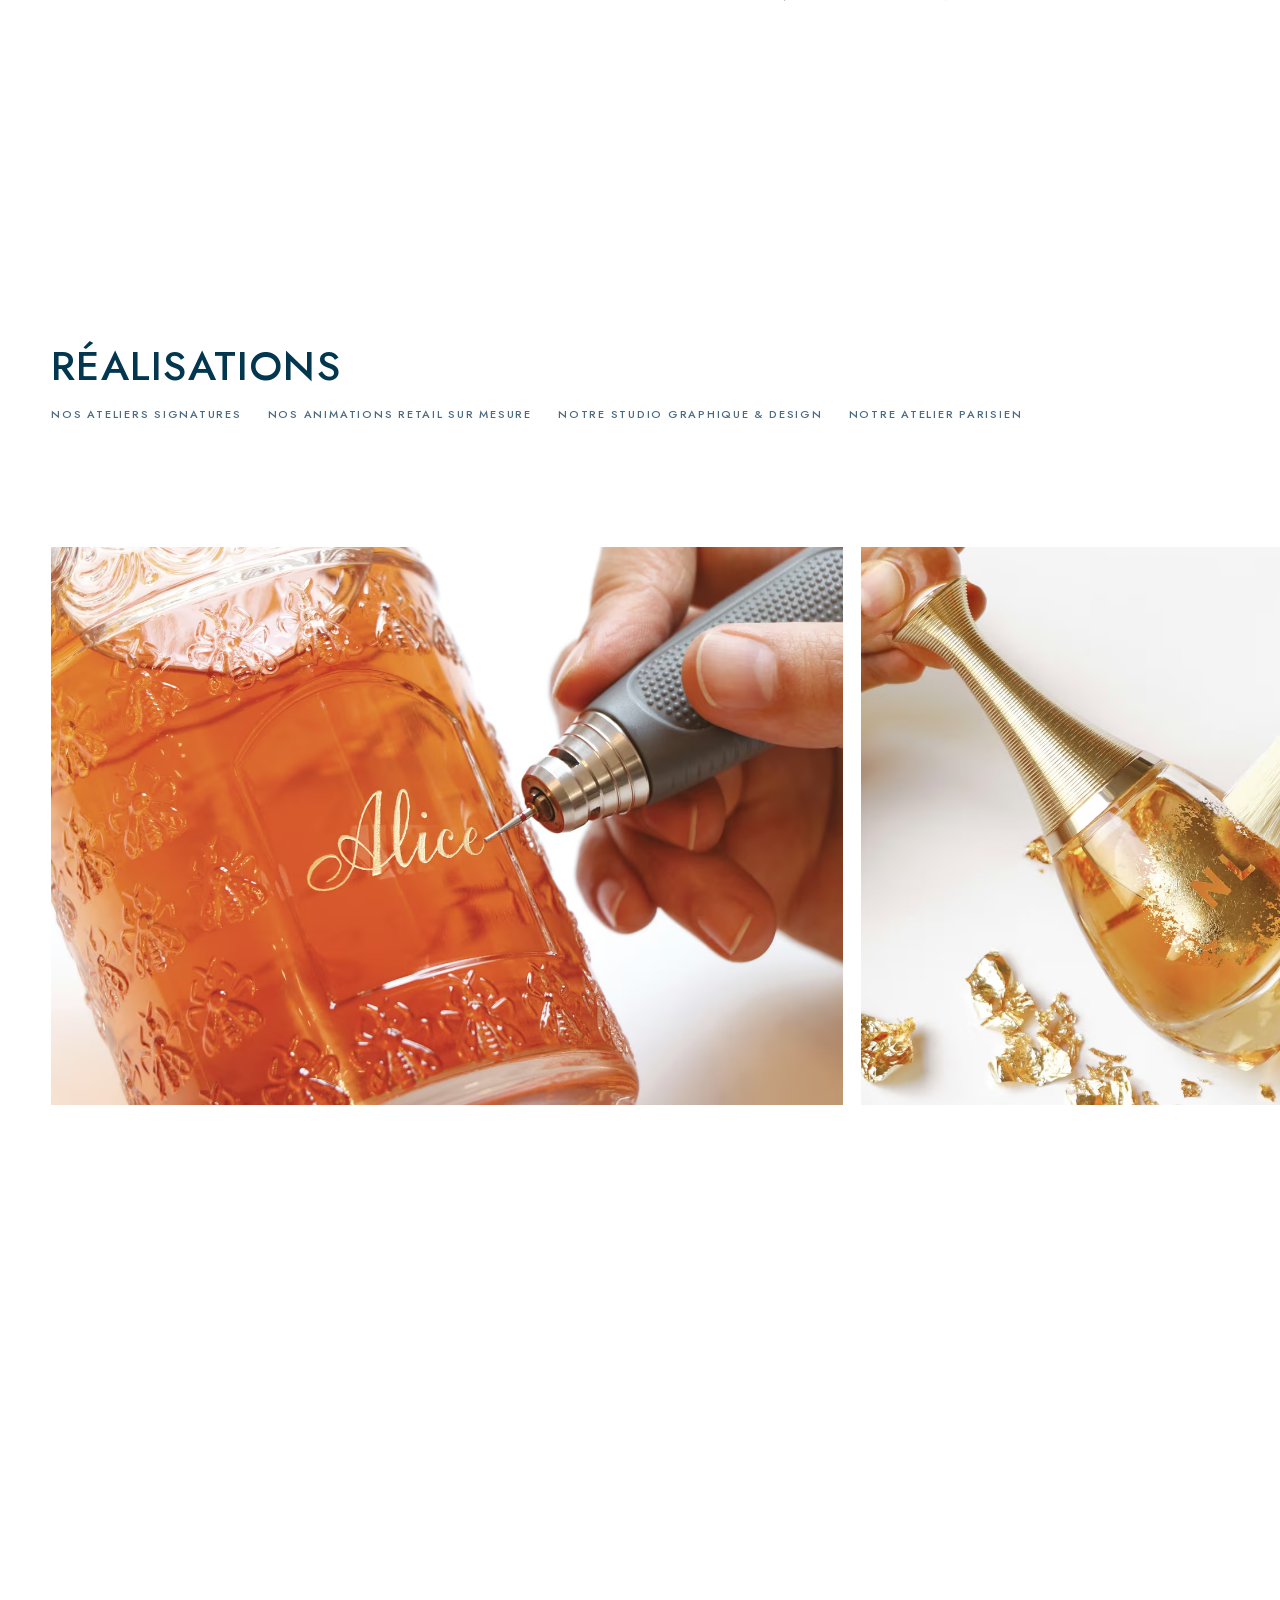
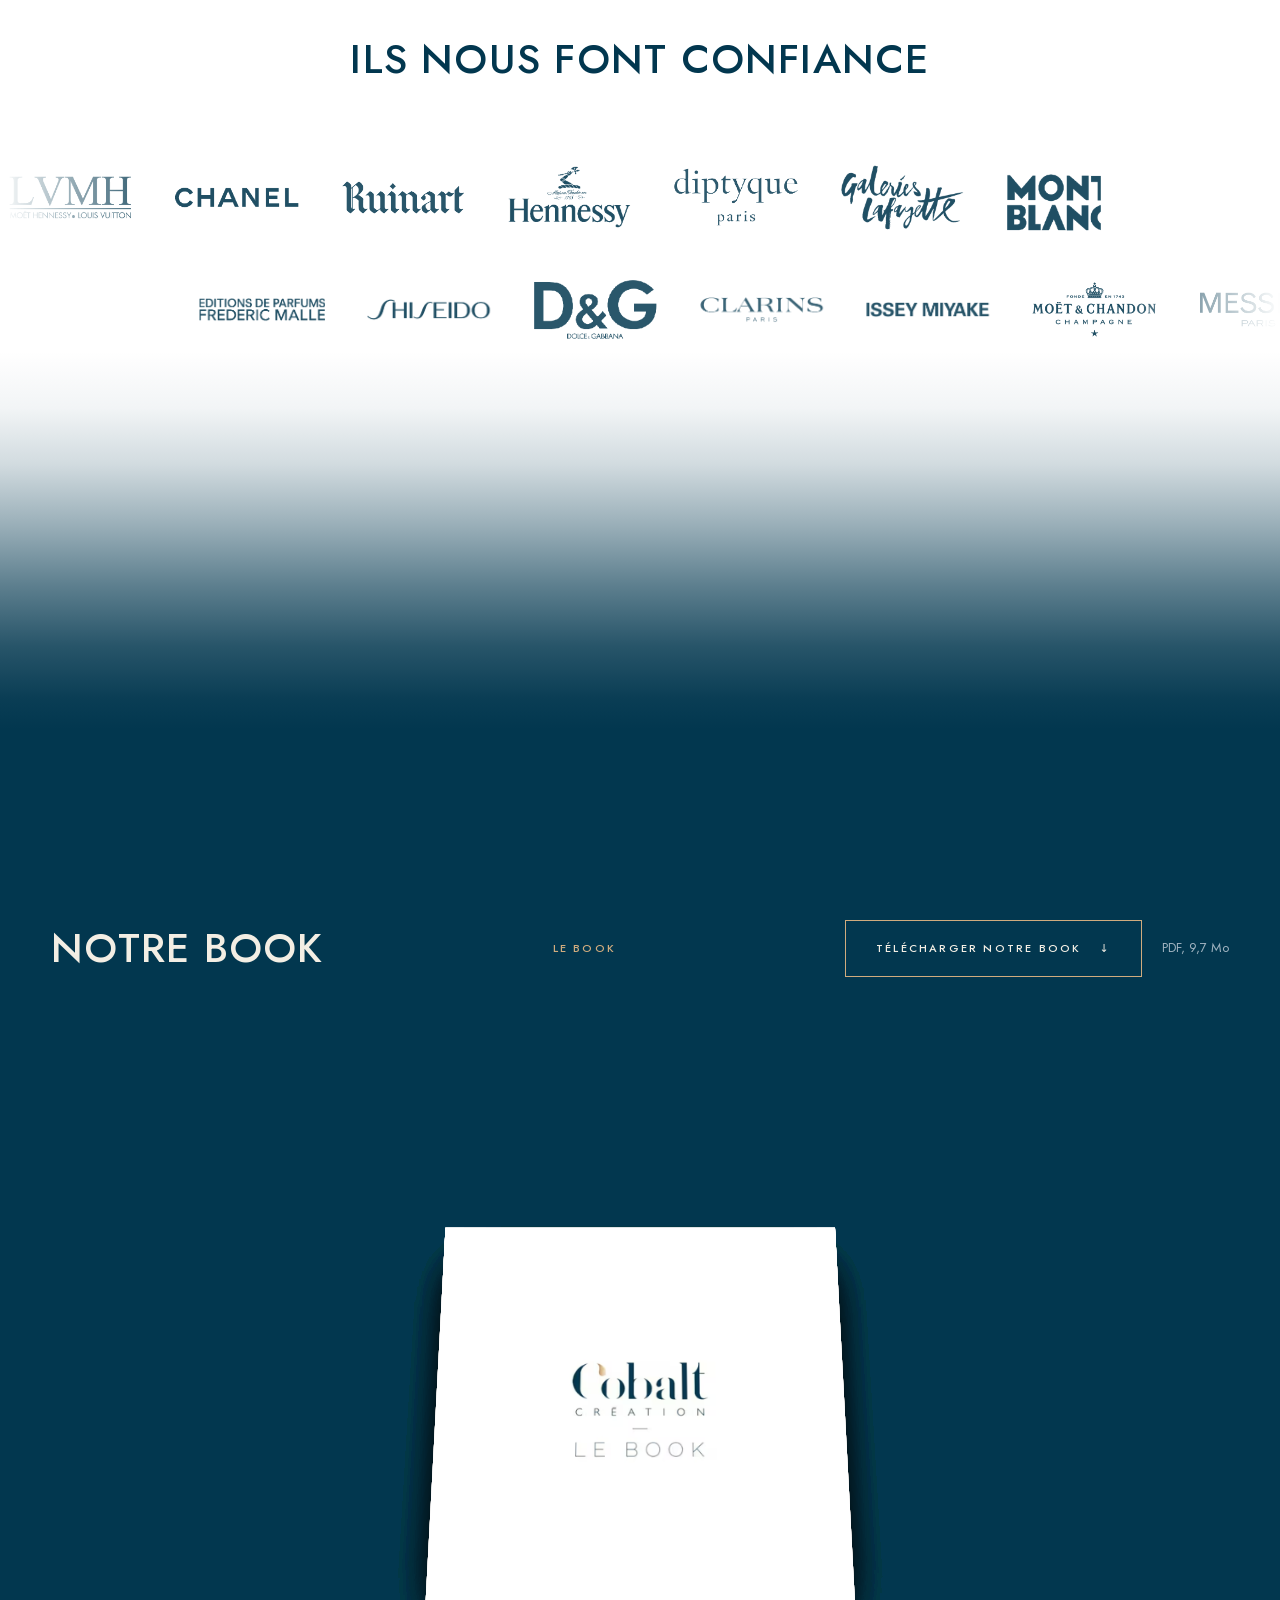
==== commit 549e7012: "V2 : la légende est toujours là (maison, campagne, atelier sous chaque photo), planches pleine haute" ====
--- a/index.html
+++ b/index.html
@@ -118,7 +118,7 @@
       <h2 id="hx-t" class="h-sec">Réalisations</h2>
       <ul class="hx__rubrics"><li><a href="creation-d-objet-unique/">Nos ateliers signatures</a></li><li><a href="ateliers-de-personnalisation/">Nos animations retail sur mesure</a></li><li><a href="design-graphique-design-papier/">Notre studio graphique &amp; design</a></li><li><a href="coffrets-packaging/">Notre atelier parisien</a></li></ul>
     </div>
-    <div class="hx__viewport"><ul class="hx__track" data-hx-track><li class="hx__item" style="--ar:1.419"><a href="creation-d-objet-unique/#piece-2"><span class="hx__frame"><picture><source type="image/avif" srcset="assets/media/50a83d9d3d18-800.avif 800w, assets/media/50a83d9d3d18-1600.avif 1600w" sizes="(max-width: 900px) 78vw, calc(62vh * 1.65)"><img class="hx__img" src="assets/media/50a83d9d3d18-800.jpg" srcset="assets/media/50a83d9d3d18-800.jpg 800w, assets/media/50a83d9d3d18-1600.jpg 1600w" sizes="(max-width: 900px) 78vw, calc(62vh * 1.65)" width="800" height="564" alt="La Gravure" loading="lazy" decoding="async"></picture></span><span class="hx__cap"><span class="hx__t">La Gravure</span><span class="hx__s"></span><span class="hx__r">Nos ateliers signatures</span></span></a></li><li class="hx__item" style="--ar:1.419"><a href="creation-d-objet-unique/#piece-3"><span class="hx__frame"><picture><source type="image/avif" srcset="assets/media/e299d102def1-800.avif 800w, assets/media/e299d102def1-1600.avif 1600w" sizes="(max-width: 900px) 78vw, calc(62vh * 1.65)"><img class="hx__img" src="assets/media/e299d102def1-800.jpg" srcset="assets/media/e299d102def1-800.jpg 800w, assets/media/e299d102def1-1600.jpg 1600w" sizes="(max-width: 900px) 78vw, calc(62vh * 1.65)" width="800" height="564" alt="La feuille d’or" loading="lazy" decoding="async"></picture></span><span class="hx__cap"><span class="hx__t">La feuille d’or</span><span class="hx__s"></span><span class="hx__r">Nos ateliers signatures</span></span></a></li><li class="hx__item" style="--ar:1.419"><a href="creation-d-objet-unique/#piece-4"><span class="hx__frame"><picture><source type="image/avif" srcset="assets/media/facebf48bc61-800.avif 800w, assets/media/facebf48bc61-1600.avif 1600w" sizes="(max-width: 900px) 78vw, calc(62vh * 1.65)"><img class="hx__img" src="assets/media/facebf48bc61-800.jpg" srcset="assets/media/facebf48bc61-800.jpg 800w, assets/media/facebf48bc61-1600.jpg 1600w" sizes="(max-width: 900px) 78vw, calc(62vh * 1.65)" width="800" height="564" alt="L’illustration" loading="lazy" decoding="async"></picture></span><span class="hx__cap"><span class="hx__t">L’illustration</span><span class="hx__s"></span><span class="hx__r">Nos ateliers signatures</span></span></a></li><li class="hx__item" style="--ar:1.000"><a href="ateliers-de-personnalisation/#piece-1"><span class="hx__frame"><picture><source type="image/avif" srcset="assets/media/0a2355af026d-800.avif 800w, assets/media/0a2355af026d-1536.avif 1536w" sizes="(max-width: 900px) 78vw, calc(62vh * 1.16)"><img class="hx__img" src="assets/media/0a2355af026d-800.jpg" srcset="assets/media/0a2355af026d-800.jpg 800w, assets/media/0a2355af026d-1536.jpg 1536w" sizes="(max-width: 900px) 78vw, calc(62vh * 1.16)" width="800" height="800" alt="Ruinart, Carte Blanche 2023, Atelier évènementiel - Dorure à chaud" loading="lazy" decoding="async"></picture></span><span class="hx__cap"><span class="hx__t">Ruinart</span><span class="hx__s">Carte Blanche 2023 · Atelier évènementiel - Dorure à chaud</span><span class="hx__r">Nos animations retail sur mesure</span></span></a></li><li class="hx__item" style="--ar:1.000"><a href="ateliers-de-personnalisation/#piece-2"><span class="hx__frame"><picture><source type="image/avif" srcset="assets/media/ed1e4c8ec7b2-800.avif 800w, assets/media/ed1e4c8ec7b2-1600.avif 1600w" sizes="(max-width: 900px) 78vw, calc(62vh * 1.16)"><img class="hx__img" src="assets/media/ed1e4c8ec7b2-800.jpg" srcset="assets/media/ed1e4c8ec7b2-800.jpg 800w, assets/media/ed1e4c8ec7b2-1600.jpg 1600w" sizes="(max-width: 900px) 78vw, calc(62vh * 1.16)" width="800" height="800" alt="Givenchy, La Collection Particulière, Atelier retail - Gravure" loading="lazy" decoding="async"></picture></span><span class="hx__cap"><span class="hx__t">Givenchy</span><span class="hx__s">La Collection Particulière · Atelier retail - Gravure</span><span class="hx__r">Nos animations retail sur mesure</span></span></a></li><li class="hx__item" style="--ar:0.667"><a href="ateliers-de-personnalisation/#piece-3"><span class="hx__frame"><picture><source type="image/avif" srcset="assets/media/63471216a14a-800.avif 800w, assets/media/63471216a14a-1600.avif 1600w" sizes="(max-width: 900px) 78vw, calc(62vh * 0.77)"><img class="hx__img" src="assets/media/63471216a14a-800.jpg" srcset="assets/media/63471216a14a-800.jpg 800w, assets/media/63471216a14a-1600.jpg 1600w" sizes="(max-width: 900px) 78vw, calc(62vh * 0.77)" width="800" height="1200" alt="Dior, Xmas Parties 2024, Confection de Couronnes de Noël" loading="lazy" decoding="async"></picture></span><span class="hx__cap"><span class="hx__t">Dior</span><span class="hx__s">Xmas Parties 2024 · Confection de Couronnes de Noël</span><span class="hx__r">Nos animations retail sur mesure</span></span></a></li><li class="hx__item" style="--ar:0.667"><a href="design-graphique-design-papier/#piece-1"><span class="hx__frame"><picture><source type="image/avif" srcset="assets/media/40a8eebbf9c0-800.avif 800w, assets/media/40a8eebbf9c0-1600.avif 1600w" sizes="(max-width: 900px) 78vw, calc(62vh * 0.77)"><img class="hx__img" src="assets/media/40a8eebbf9c0-800.jpg" srcset="assets/media/40a8eebbf9c0-800.jpg 800w, assets/media/40a8eebbf9c0-1600.jpg 1600w" sizes="(max-width: 900px) 78vw, calc(62vh * 0.77)" width="800" height="1200" alt="Evidens de Beauté, Chinese New Year 2025" loading="lazy" decoding="async"></picture></span><span class="hx__cap"><span class="hx__t">Evidens de Beauté</span><span class="hx__s">Chinese New Year 2025</span><span class="hx__r">Notre studio graphique &amp; design</span></span></a></li><li class="hx__item" style="--ar:1.400"><a href="design-graphique-design-papier/#piece-2"><span class="hx__frame"><picture><source type="image/avif" srcset="assets/media/dd7d7397eb9f-800.avif 800w, assets/media/dd7d7397eb9f-1600.avif 1600w" sizes="(max-width: 900px) 78vw, calc(62vh * 1.62)"><img class="hx__img" src="assets/media/dd7d7397eb9f-800.jpg" srcset="assets/media/dd7d7397eb9f-800.jpg 800w, assets/media/dd7d7397eb9f-1600.jpg 1600w" sizes="(max-width: 900px) 78vw, calc(62vh * 1.62)" width="800" height="571" alt="Guerlain, Néroli Plein Sud" loading="lazy" decoding="async"></picture></span><span class="hx__cap"><span class="hx__t">Guerlain</span><span class="hx__s">Néroli Plein Sud</span><span class="hx__r">Notre studio graphique &amp; design</span></span></a></li><li class="hx__item" style="--ar:1.379"><a href="design-graphique-design-papier/#piece-3"><span class="hx__frame"><picture><source type="image/avif" srcset="assets/media/13d0253e40a6-800.avif 800w, assets/media/13d0253e40a6-1600.avif 1600w" sizes="(max-width: 900px) 78vw, calc(62vh * 1.60)"><img class="hx__img" src="assets/media/13d0253e40a6-800.jpg" srcset="assets/media/13d0253e40a6-800.jpg 800w, assets/media/13d0253e40a6-1600.jpg 1600w" sizes="(max-width: 900px) 78vw, calc(62vh * 1.60)" width="800" height="580" alt="Evidens de Beauté, Carte de Voeux 2024" loading="lazy" decoding="async"></picture></span><span class="hx__cap"><span class="hx__t">Evidens de Beauté</span><span class="hx__s">Carte de Voeux 2024</span><span class="hx__r">Notre studio graphique &amp; design</span></span></a></li><li class="hx__item" style="--ar:1.000"><a href="coffrets-packaging/#piece-1"><span class="hx__frame"><picture><source type="image/avif" srcset="assets/media/396411c5f961-800.avif 800w, assets/media/396411c5f961-1600.avif 1600w" sizes="(max-width: 900px) 78vw, calc(62vh * 1.16)"><img class="hx__img" src="assets/media/396411c5f961-800.jpg" srcset="assets/media/396411c5f961-800.jpg 800w, assets/media/396411c5f961-1600.jpg 1600w" sizes="(max-width: 900px) 78vw, calc(62vh * 1.16)" width="800" height="800" alt="Glenmorangie, Pièce unique - Gravure et feuille d’or" loading="lazy" decoding="async"></picture></span><span class="hx__cap"><span class="hx__t">Glenmorangie</span><span class="hx__s">Pièce unique - Gravure et feuille d’or</span><span class="hx__r">Notre atelier parisien</span></span></a></li><li class="hx__item" style="--ar:1.479"><a href="coffrets-packaging/#piece-2"><span class="hx__frame"><picture><source type="image/avif" srcset="assets/media/d891365d6708-800.avif 800w, assets/media/d891365d6708-1600.avif 1600w" sizes="(max-width: 900px) 78vw, calc(62vh * 1.72)"><img class="hx__img" src="assets/media/d891365d6708-800.jpg" srcset="assets/media/d891365d6708-800.jpg 800w, assets/media/d891365d6708-1600.jpg 1600w" sizes="(max-width: 900px) 78vw, calc(62vh * 1.72)" width="800" height="541" alt="Guerlain, Personnalisation d’une série de 25 coffrets pour Holidays 2024 - Strass et Motifs" loading="lazy" decoding="async"></picture></span><span class="hx__cap"><span class="hx__t">Guerlain</span><span class="hx__s">Personnalisation d’une série de 25 coffrets pour Holidays 2024 - Strass et Motifs</span><span class="hx__r">Notre atelier parisien</span></span></a></li><li class="hx__item" style="--ar:1.000"><a href="coffrets-packaging/#piece-3"><span class="hx__frame"><picture><source type="image/avif" srcset="assets/media/7ea76c0f7e48-800.avif 800w, assets/media/7ea76c0f7e48-1600.avif 1600w" sizes="(max-width: 900px) 78vw, calc(62vh * 1.16)"><img class="hx__img" src="assets/media/7ea76c0f7e48-800.jpg" srcset="assets/media/7ea76c0f7e48-800.jpg 800w, assets/media/7ea76c0f7e48-1600.jpg 1600w" sizes="(max-width: 900px) 78vw, calc(62vh * 1.16)" width="800" height="800" alt="Cartier, Personnalisation d’une série de céramiques" loading="lazy" decoding="async"></picture></span><span class="hx__cap"><span class="hx__t">Cartier</span><span class="hx__s">Personnalisation d’une série de céramiques</span><span class="hx__r">Notre atelier parisien</span></span></a></li></ul></div>
+    <div class="hx__viewport"><ul class="hx__track" data-hx-track><li class="hx__item" style="--ar:1.419"><a href="creation-d-objet-unique/#piece-2"><span class="hx__frame"><picture><source type="image/avif" srcset="assets/media/50a83d9d3d18-800.avif 800w, assets/media/50a83d9d3d18-1600.avif 1600w" sizes="(max-width: 900px) 80vw, calc(62vh * 1.65)"><img class="hx__img" src="assets/media/50a83d9d3d18-800.jpg" srcset="assets/media/50a83d9d3d18-800.jpg 800w, assets/media/50a83d9d3d18-1600.jpg 1600w" sizes="(max-width: 900px) 80vw, calc(62vh * 1.65)" width="800" height="564" alt="La Gravure" loading="lazy" decoding="async"></picture></span><span class="hx__cap"><span class="hx__t">La Gravure</span><span class="hx__s"></span><span class="hx__r">Nos ateliers signatures</span></span></a></li><li class="hx__item" style="--ar:1.419"><a href="creation-d-objet-unique/#piece-3"><span class="hx__frame"><picture><source type="image/avif" srcset="assets/media/e299d102def1-800.avif 800w, assets/media/e299d102def1-1600.avif 1600w" sizes="(max-width: 900px) 80vw, calc(62vh * 1.65)"><img class="hx__img" src="assets/media/e299d102def1-800.jpg" srcset="assets/media/e299d102def1-800.jpg 800w, assets/media/e299d102def1-1600.jpg 1600w" sizes="(max-width: 900px) 80vw, calc(62vh * 1.65)" width="800" height="564" alt="La feuille d’or" loading="lazy" decoding="async"></picture></span><span class="hx__cap"><span class="hx__t">La feuille d’or</span><span class="hx__s"></span><span class="hx__r">Nos ateliers signatures</span></span></a></li><li class="hx__item" style="--ar:1.419"><a href="creation-d-objet-unique/#piece-4"><span class="hx__frame"><picture><source type="image/avif" srcset="assets/media/facebf48bc61-800.avif 800w, assets/media/facebf48bc61-1600.avif 1600w" sizes="(max-width: 900px) 80vw, calc(62vh * 1.65)"><img class="hx__img" src="assets/media/facebf48bc61-800.jpg" srcset="assets/media/facebf48bc61-800.jpg 800w, assets/media/facebf48bc61-1600.jpg 1600w" sizes="(max-width: 900px) 80vw, calc(62vh * 1.65)" width="800" height="564" alt="L’illustration" loading="lazy" decoding="async"></picture></span><span class="hx__cap"><span class="hx__t">L’illustration</span><span class="hx__s"></span><span class="hx__r">Nos ateliers signatures</span></span></a></li><li class="hx__item" style="--ar:1.000"><a href="ateliers-de-personnalisation/#piece-1"><span class="hx__frame"><picture><source type="image/avif" srcset="assets/media/0a2355af026d-800.avif 800w, assets/media/0a2355af026d-1536.avif 1536w" sizes="(max-width: 900px) 80vw, calc(62vh * 1.16)"><img class="hx__img" src="assets/media/0a2355af026d-800.jpg" srcset="assets/media/0a2355af026d-800.jpg 800w, assets/media/0a2355af026d-1536.jpg 1536w" sizes="(max-width: 900px) 80vw, calc(62vh * 1.16)" width="800" height="800" alt="Ruinart, Carte Blanche 2023, Atelier évènementiel - Dorure à chaud" loading="lazy" decoding="async"></picture></span><span class="hx__cap"><span class="hx__t">Ruinart</span><span class="hx__s">Carte Blanche 2023 · Atelier évènementiel - Dorure à chaud</span><span class="hx__r">Nos animations retail sur mesure</span></span></a></li><li class="hx__item" style="--ar:1.000"><a href="ateliers-de-personnalisation/#piece-2"><span class="hx__frame"><picture><source type="image/avif" srcset="assets/media/ed1e4c8ec7b2-800.avif 800w, assets/media/ed1e4c8ec7b2-1600.avif 1600w" sizes="(max-width: 900px) 80vw, calc(62vh * 1.16)"><img class="hx__img" src="assets/media/ed1e4c8ec7b2-800.jpg" srcset="assets/media/ed1e4c8ec7b2-800.jpg 800w, assets/media/ed1e4c8ec7b2-1600.jpg 1600w" sizes="(max-width: 900px) 80vw, calc(62vh * 1.16)" width="800" height="800" alt="Givenchy, La Collection Particulière, Atelier retail - Gravure" loading="lazy" decoding="async"></picture></span><span class="hx__cap"><span class="hx__t">Givenchy</span><span class="hx__s">La Collection Particulière · Atelier retail - Gravure</span><span class="hx__r">Nos animations retail sur mesure</span></span></a></li><li class="hx__item" style="--ar:0.667"><a href="ateliers-de-personnalisation/#piece-3"><span class="hx__frame"><picture><source type="image/avif" srcset="assets/media/63471216a14a-800.avif 800w, assets/media/63471216a14a-1600.avif 1600w" sizes="(max-width: 900px) 80vw, calc(62vh * 0.77)"><img class="hx__img" src="assets/media/63471216a14a-800.jpg" srcset="assets/media/63471216a14a-800.jpg 800w, assets/media/63471216a14a-1600.jpg 1600w" sizes="(max-width: 900px) 80vw, calc(62vh * 0.77)" width="800" height="1200" alt="Dior, Xmas Parties 2024, Confection de Couronnes de Noël" loading="lazy" decoding="async"></picture></span><span class="hx__cap"><span class="hx__t">Dior</span><span class="hx__s">Xmas Parties 2024 · Confection de Couronnes de Noël</span><span class="hx__r">Nos animations retail sur mesure</span></span></a></li><li class="hx__item" style="--ar:0.667"><a href="design-graphique-design-papier/#piece-1"><span class="hx__frame"><picture><source type="image/avif" srcset="assets/media/40a8eebbf9c0-800.avif 800w, assets/media/40a8eebbf9c0-1600.avif 1600w" sizes="(max-width: 900px) 80vw, calc(62vh * 0.77)"><img class="hx__img" src="assets/media/40a8eebbf9c0-800.jpg" srcset="assets/media/40a8eebbf9c0-800.jpg 800w, assets/media/40a8eebbf9c0-1600.jpg 1600w" sizes="(max-width: 900px) 80vw, calc(62vh * 0.77)" width="800" height="1200" alt="Evidens de Beauté, Chinese New Year 2025" loading="lazy" decoding="async"></picture></span><span class="hx__cap"><span class="hx__t">Evidens de Beauté</span><span class="hx__s">Chinese New Year 2025</span><span class="hx__r">Notre studio graphique &amp; design</span></span></a></li><li class="hx__item" style="--ar:1.400"><a href="design-graphique-design-papier/#piece-2"><span class="hx__frame"><picture><source type="image/avif" srcset="assets/media/dd7d7397eb9f-800.avif 800w, assets/media/dd7d7397eb9f-1600.avif 1600w" sizes="(max-width: 900px) 80vw, calc(62vh * 1.62)"><img class="hx__img" src="assets/media/dd7d7397eb9f-800.jpg" srcset="assets/media/dd7d7397eb9f-800.jpg 800w, assets/media/dd7d7397eb9f-1600.jpg 1600w" sizes="(max-width: 900px) 80vw, calc(62vh * 1.62)" width="800" height="571" alt="Guerlain, Néroli Plein Sud" loading="lazy" decoding="async"></picture></span><span class="hx__cap"><span class="hx__t">Guerlain</span><span class="hx__s">Néroli Plein Sud</span><span class="hx__r">Notre studio graphique &amp; design</span></span></a></li><li class="hx__item" style="--ar:1.379"><a href="design-graphique-design-papier/#piece-3"><span class="hx__frame"><picture><source type="image/avif" srcset="assets/media/13d0253e40a6-800.avif 800w, assets/media/13d0253e40a6-1600.avif 1600w" sizes="(max-width: 900px) 80vw, calc(62vh * 1.60)"><img class="hx__img" src="assets/media/13d0253e40a6-800.jpg" srcset="assets/media/13d0253e40a6-800.jpg 800w, assets/media/13d0253e40a6-1600.jpg 1600w" sizes="(max-width: 900px) 80vw, calc(62vh * 1.60)" width="800" height="580" alt="Evidens de Beauté, Carte de Voeux 2024" loading="lazy" decoding="async"></picture></span><span class="hx__cap"><span class="hx__t">Evidens de Beauté</span><span class="hx__s">Carte de Voeux 2024</span><span class="hx__r">Notre studio graphique &amp; design</span></span></a></li><li class="hx__item" style="--ar:1.000"><a href="coffrets-packaging/#piece-1"><span class="hx__frame"><picture><source type="image/avif" srcset="assets/media/396411c5f961-800.avif 800w, assets/media/396411c5f961-1600.avif 1600w" sizes="(max-width: 900px) 80vw, calc(62vh * 1.16)"><img class="hx__img" src="assets/media/396411c5f961-800.jpg" srcset="assets/media/396411c5f961-800.jpg 800w, assets/media/396411c5f961-1600.jpg 1600w" sizes="(max-width: 900px) 80vw, calc(62vh * 1.16)" width="800" height="800" alt="Glenmorangie, Pièce unique - Gravure et feuille d’or" loading="lazy" decoding="async"></picture></span><span class="hx__cap"><span class="hx__t">Glenmorangie</span><span class="hx__s">Pièce unique - Gravure et feuille d’or</span><span class="hx__r">Notre atelier parisien</span></span></a></li><li class="hx__item" style="--ar:1.479"><a href="coffrets-packaging/#piece-2"><span class="hx__frame"><picture><source type="image/avif" srcset="assets/media/d891365d6708-800.avif 800w, assets/media/d891365d6708-1600.avif 1600w" sizes="(max-width: 900px) 80vw, calc(62vh * 1.72)"><img class="hx__img" src="assets/media/d891365d6708-800.jpg" srcset="assets/media/d891365d6708-800.jpg 800w, assets/media/d891365d6708-1600.jpg 1600w" sizes="(max-width: 900px) 80vw, calc(62vh * 1.72)" width="800" height="541" alt="Guerlain, Personnalisation d’une série de 25 coffrets pour Holidays 2024 - Strass et Motifs" loading="lazy" decoding="async"></picture></span><span class="hx__cap"><span class="hx__t">Guerlain</span><span class="hx__s">Personnalisation d’une série de 25 coffrets pour Holidays 2024 - Strass et Motifs</span><span class="hx__r">Notre atelier parisien</span></span></a></li><li class="hx__item" style="--ar:1.000"><a href="coffrets-packaging/#piece-3"><span class="hx__frame"><picture><source type="image/avif" srcset="assets/media/7ea76c0f7e48-800.avif 800w, assets/media/7ea76c0f7e48-1600.avif 1600w" sizes="(max-width: 900px) 80vw, calc(62vh * 1.16)"><img class="hx__img" src="assets/media/7ea76c0f7e48-800.jpg" srcset="assets/media/7ea76c0f7e48-800.jpg 800w, assets/media/7ea76c0f7e48-1600.jpg 1600w" sizes="(max-width: 900px) 80vw, calc(62vh * 1.16)" width="800" height="800" alt="Cartier, Personnalisation d’une série de céramiques" loading="lazy" decoding="async"></picture></span><span class="hx__cap"><span class="hx__t">Cartier</span><span class="hx__s">Personnalisation d’une série de céramiques</span><span class="hx__r">Notre atelier parisien</span></span></a></li></ul></div>
   </div>
 </section><section class="trust" aria-labelledby="trust-t" data-mist="ink">
   <div class="wrap"><h2 id="trust-t" class="h-sec trust__t"><span class="split">Ils nous font confiance</span></h2></div>
--- a/assets/site.css
+++ b/assets/site.css
@@ -216,7 +216,7 @@
 .more:hover span { transform: translateX(8px); }
 
 /* ---------- réalisations: pinned horizontal gallery ---------- */
-.hx__pin { position: relative; min-height: 100vh; min-height: 100dvh; display: flex; flex-direction: column; justify-content: center; gap: clamp(22px, 3.4vh, 40px); padding-block: calc(var(--hd) + 8px) 28px; overflow: hidden; }
+.hx__pin { position: relative; min-height: 100vh; min-height: 100dvh; display: flex; flex-direction: column; justify-content: flex-start; gap: clamp(22px, 3.4vh, 40px); padding-block: calc(var(--hd) + 5vh) 28px; overflow: hidden; }
 .hx__ghost { position: absolute; left: 0; bottom: -.12em; z-index: 0; white-space: nowrap; pointer-events: none; user-select: none;
   display: none; }
 .hx__head, .hx__viewport, .hx__bar { position: relative; z-index: 1; }
@@ -225,14 +225,14 @@
 .hx__rubrics a { font-size: var(--s-label); font-weight: var(--w-label); letter-spacing: .16em; text-transform: uppercase; color: var(--mute); text-decoration: none; }
 .hx__rubrics a:hover { color: var(--ink); }
 .hx__viewport { overflow: hidden; }
-.hx__track { display: flex; align-items: flex-start; gap: clamp(20px, 2.6vw, 44px); width: max-content; margin: 0; padding: 0 var(--gut); list-style: none; will-change: transform; }
+.hx__track { display: flex; align-items: flex-start; gap: clamp(14px, 1.4vw, 22px); width: max-content; margin: 0; padding: 0 var(--gut); list-style: none; will-change: transform; }
 .hx__item a { display: block; text-decoration: none; }
-.hx__item:nth-child(even) { margin-top: 6vh; }
-.hx__frame { display: block; height: min(54vh, 560px); aspect-ratio: var(--ar, .8); overflow: hidden; background: #fff; }
-.hx__img { width: 116%; max-width: none; height: 100%; margin-left: -8%; object-fit: cover; }
-.hx__cap { max-width: calc(min(54vh, 560px) * var(--ar, .8)); }
-.hx__cap { display: block; padding-top: 14px; }
-.hx__t { display: block; font-size: var(--s-label); font-weight: var(--w-label); letter-spacing: var(--t-label); text-transform: uppercase; color: var(--ink); }
+.hx__frame { --fh: min(62vh, calc(100vh - 330px)); display: block; height: var(--fh); aspect-ratio: var(--ar, .8); overflow: hidden; }
+.hx__img { width: 116%; max-width: none; height: 100%; margin-left: -8%; object-fit: cover; transition: scale 1.4s var(--expo); }
+.hx__item a:hover .hx__img { scale: 1.04; }
+.hx__cap { display: block; padding-top: 14px; max-width: calc(min(62vh, 100vh - 330px) * var(--ar, .8)); }
+.hx__t { display: inline-block; padding-bottom: 3px; background: linear-gradient(var(--gold), var(--gold)) no-repeat 0 100% / 0 1px; transition: background-size .6s var(--expo); font-size: var(--s-label); font-weight: var(--w-label); letter-spacing: var(--t-label); text-transform: uppercase; color: var(--ink); }
+.hx__item a:hover .hx__t { background-size: 100% 1px; }
 .hx__s { display: block; font-size: 15px; color: var(--mute); line-height: 1.5; margin-top: 2px; }
 .hx__r { display: block; font-size: var(--s-label); font-weight: var(--w-label); letter-spacing: var(--t-label); text-transform: uppercase; color: var(--gold-ink); margin-top: 8px; }
 
@@ -297,57 +297,52 @@
 .intro__rest { columns: 2 320px; column-gap: clamp(32px, 5vw, 80px); margin-top: clamp(40px, 5vw, 64px); max-width: 980px; margin-left: auto; }
 .intro__rest p { break-inside: avoid; }
 
-/* ---------- F6 mosaic: wipes and parallax ---------- */
-.works { padding-bottom: clamp(90px, 11vw, 160px); background: var(--paper); }
-.mosaic { display: grid; grid-template-columns: repeat(3, minmax(0, 1fr)); grid-auto-rows: var(--row); gap: clamp(10px, 1.2vw, 18px); }
-.mosaic + .mosaic { margin-top: clamp(10px, 1.2vw, 18px); }
-.mosaic--tall { grid-auto-rows: calc(var(--row) * 1.43); }
-.tile { position: relative; margin: 0; overflow: hidden; background: var(--mist); }
+/* ---------- F6 mosaic: the caption is always there; photographs open as they arrive ---------- */
+.works { display: flow-root; padding-bottom: clamp(90px, 11vw, 160px); }   /* flow-root: a first plate's margin must not collapse out (the hero would show in the gap) */
+.mosaic { display: grid; grid-template-columns: repeat(3, minmax(0, 1fr)); align-items: start; gap: clamp(28px, 3vw, 44px) clamp(10px, 1.2vw, 18px); }
+.mosaic + .mosaic { margin-top: clamp(28px, 3vw, 44px); }
+.mosaic--tall .tile { --h: calc(var(--row) * 1.43); }
+.tile { position: relative; margin: 0; }
 .tile.s1 { grid-column: span 1; }
 .tile.s2 { grid-column: span 2; }
-.tile__link { display: block; width: 100%; height: 100%; overflow: hidden; cursor: zoom-in; transition: transform 1.2s var(--expo); }
-.tile:hover .tile__link { transform: scale(1.03); }
+.tile.s3 { grid-column: 1 / -1; }
+.tile__link { display: block; height: var(--h, var(--row)); overflow: hidden; background: var(--mist); cursor: zoom-in; }
 .tile__img, .tile video { width: 100%; height: 100%; object-fit: cover; }
-.tile__img { height: 114%; margin-top: -7%; will-change: transform; }
-/* wipe: a cover slides away (never clip the observed element itself: a fully clipped element
-   never "intersects", so the IntersectionObserver would never reveal it) */
-@media (prefers-reduced-motion: no-preference) {
-  .js [data-wipe]::before { content: ""; position: absolute; inset: 0; z-index: 3; background: var(--paper); transform-origin: 50% 100%; transition: transform 1.3s var(--expo); pointer-events: none; }
-  .js [data-wipe].is-in::before { transform: scaleY(0); }
-  .js [data-wipe] .tile__link { transform: scale(1.14); transition: transform 1.8s var(--expo); }
-  .js [data-wipe].is-in .tile__link { transform: none; }
-  .js [data-wipe].is-in:hover .tile__link { transform: scale(1.03); transition-duration: 1.2s; }
-}
-.tile__cap {
-  position: absolute; inset: 0; display: flex; flex-direction: column; align-items: center; justify-content: center; text-align: center;
-  padding: clamp(18px, 3vw, 44px); background: rgba(1, 42, 61, .8); color: #fff; pointer-events: none; opacity: 0; transition: opacity .6s var(--ease);
-}
-.tile__cap > span { transform: translateY(14px); transition: transform .8s var(--expo); }
-.tile:hover .tile__cap, .tile:focus-within .tile__cap { opacity: 1; }
-.tile:hover .tile__cap > span, .tile:focus-within .tile__cap > span { transform: none; }
-.tile__t { font-size: var(--s-label); font-weight: var(--w-label); letter-spacing: var(--t-label); text-transform: uppercase; }
-.tile__s { font-size: 14px; color: #E6ECF0; margin-top: 4px; transition-delay: .05s; }
-.tile__d { font-size: 14px; line-height: 1.6; color: #E6ECF0; margin-top: 14px; max-width: 46ch; transition-delay: .1s; }
-.tile__s:empty, .tile__d:empty { display: none; }
+.tile__img { height: 114%; margin-top: -7%; will-change: transform; transition: scale 1.4s var(--expo); }
+.tile:hover .tile__img { scale: 1.04; }
+.tile__meta { display: block; padding-top: 14px; }
+.tile__t { display: inline-block; padding-bottom: 3px; font-size: var(--s-label); font-weight: var(--w-label); letter-spacing: var(--t-label); text-transform: uppercase; color: var(--ink);
+  background: linear-gradient(var(--gold), var(--gold)) no-repeat 0 100% / 0 1px; transition: background-size .6s var(--expo); }
+.tile:hover .tile__t, .plate:hover .tile__t { background-size: 100% 1px; }
+.tile__s { display: block; font-size: 15px; line-height: 1.5; color: var(--mute); margin-top: 2px; }
+/* the description rises over the photograph on hover (hidden, not just transparent, at rest) */
+.tile__d { position: absolute; left: 0; right: 0; top: 0; height: var(--h, var(--row)); display: flex; align-items: flex-end; padding: clamp(18px, 2.4vw, 36px);
+  background: linear-gradient(rgba(1, 42, 61, 0) 30%, rgba(1, 42, 61, .8)); color: #fff; font-size: 14px; line-height: 1.6; pointer-events: none;
+  visibility: hidden; opacity: 0; transition: opacity .6s var(--ease), visibility 0s linear .6s; }
+.tile:hover .tile__d, .tile:focus-within .tile__d { visibility: visible; opacity: 1; transition: opacity .6s var(--ease); }
+.tile__t:empty, .tile__s:empty, .tile__d:empty { display: none; }
 .tile--video { cursor: default; }
-.tile--video video { height: 100%; }
+.tile--video video { height: var(--h, var(--row)); }
 .tile__play { position: absolute; left: 50%; top: 50%; translate: -50% -50%; display: none; padding: 12px 18px; border: 1px solid #fff; background: rgba(1, 42, 61, .55); color: #fff; font-size: var(--s-label); font-weight: var(--w-label); letter-spacing: var(--t-label); text-transform: uppercase; cursor: pointer; }
 .tile--video.is-manual .tile__play { display: block; }
-.tile--cta { background: var(--ink); color: var(--cream); display: flex; flex-direction: column; justify-content: center; align-items: flex-start; padding: clamp(24px, 4vw, 56px); }
-.tile--cta h2 { color: var(--cream); font-size: clamp(18px, 1.6vw, 22px); margin-bottom: 20px; }
-.tile--cta p { color: #C9D3DA; font-size: 15px; margin-bottom: 4px; }
-.tile--cta a { color: var(--cream); }
+@media (prefers-reduced-motion: no-preference) {
+  .js [data-wipe] .tile__link { clip-path: inset(7% 7% 7% 7%); transition: clip-path 1.5s var(--expo); }
+  .js [data-wipe].is-in .tile__link { clip-path: inset(0% 0% 0% 0%); }
+  .js [data-wipe] .tile__img, .js [data-wipe] video { scale: 1.12; transition: scale 1.8s var(--expo); }
+  .js [data-wipe].is-in .tile__img, .js [data-wipe].is-in video { scale: 1; }
+  .js [data-wipe].is-in:hover .tile__img { scale: 1.04; transition-duration: 1.2s; }
+  .js [data-wipe] .tile__meta { opacity: 0; transform: translateY(10px); transition: opacity 1s var(--ease) .25s, transform 1.2s var(--expo) .25s; }
+  .js [data-wipe].is-in .tile__meta { opacity: 1; transform: none; }
+}
+/* a plate: one work given a whole screen, at its own proportions, its caption in the margin beside it */
+.plate { position: relative; margin: clamp(64px, 9vw, 140px) calc(50% - 50vw); display: grid; grid-template-columns: minmax(0, 1fr) auto minmax(0, 1fr); align-items: end; column-gap: clamp(24px, 3vw, 48px); padding-inline: var(--gut); }
+.plate__link { grid-column: 2; grid-row: 1; display: block; height: min(86vh, 980px, calc((100vw - 600px) / var(--ar))); aspect-ratio: var(--ar); overflow: hidden; background: var(--mist); cursor: zoom-in; }
+.plate__img { width: 100%; height: 100%; object-fit: cover; }
+.plate__meta { grid-column: 1; grid-row: 1; justify-self: end; max-width: 30ch; padding: 0 0 4px; }
+.plate:nth-of-type(even) .plate__meta { grid-column: 3; justify-self: start; }
+.plate .tile__d { position: static; display: block; height: auto; padding: 14px 0 0; background: none; color: var(--mute); visibility: visible; opacity: 1; pointer-events: auto; }
 @media (hover: none) {
-  .mosaic { grid-auto-rows: auto; }
-  .tile:not(.tile--cta) { background: none; }
-  .tile__link { height: var(--row); }
-  .mosaic--tall .tile__link, .mosaic--tall .tile--video video { height: calc(var(--row) * 1.43); }
-  .tile__cap { position: static; opacity: 1; background: none; color: var(--text); align-items: flex-start; text-align: left; padding: 14px 2px 6px; }
-  .tile__cap > span { transform: none; }
-  .tile__t { color: var(--ink); }
-  .tile__s, .tile__d { color: var(--mute); }
-  .tile__d { margin-top: 8px; }
-  .tile--cta { min-height: var(--row); }
+  .tile__d { position: static; display: block; height: auto; padding: 8px 0 0; background: none; color: var(--mute); visibility: visible; opacity: 1; }
 }
 
 /* ---------- F8 film ---------- */
@@ -518,12 +513,14 @@
   .hero__content { bottom: 96px; }
   .hero__name { display: none; }
   .bn__ctrl { margin-inline: auto; }
-  .mosaic, .mosaic--tall { grid-template-columns: 1fr; grid-auto-rows: auto; }
-  .tile.s1, .tile.s2 { grid-column: auto; }
+  .mosaic, .mosaic--tall { grid-template-columns: 1fr; row-gap: 40px; }
+  .tile.s1, .tile.s2, .tile.s3 { grid-column: auto; }
   .tile__link, .mosaic--tall .tile__link { height: auto; }
   .tile__img { height: auto; margin-top: 0; }
   .tile--video video { height: auto; aspect-ratio: 9 / 16; max-height: 80vh; margin-inline: auto; }
-  .tile--cta { min-height: 240px; }
+  .plate { display: block; margin-block: 56px; padding: 0; }
+  .plate__link { height: auto; width: 100%; }
+  .plate__meta { max-width: none; padding: 14px var(--gut) 0; }
   .form { grid-template-columns: 1fr; }
   .ct-ways { grid-template-columns: 1fr; }
   .ft__addr span { display: block; }
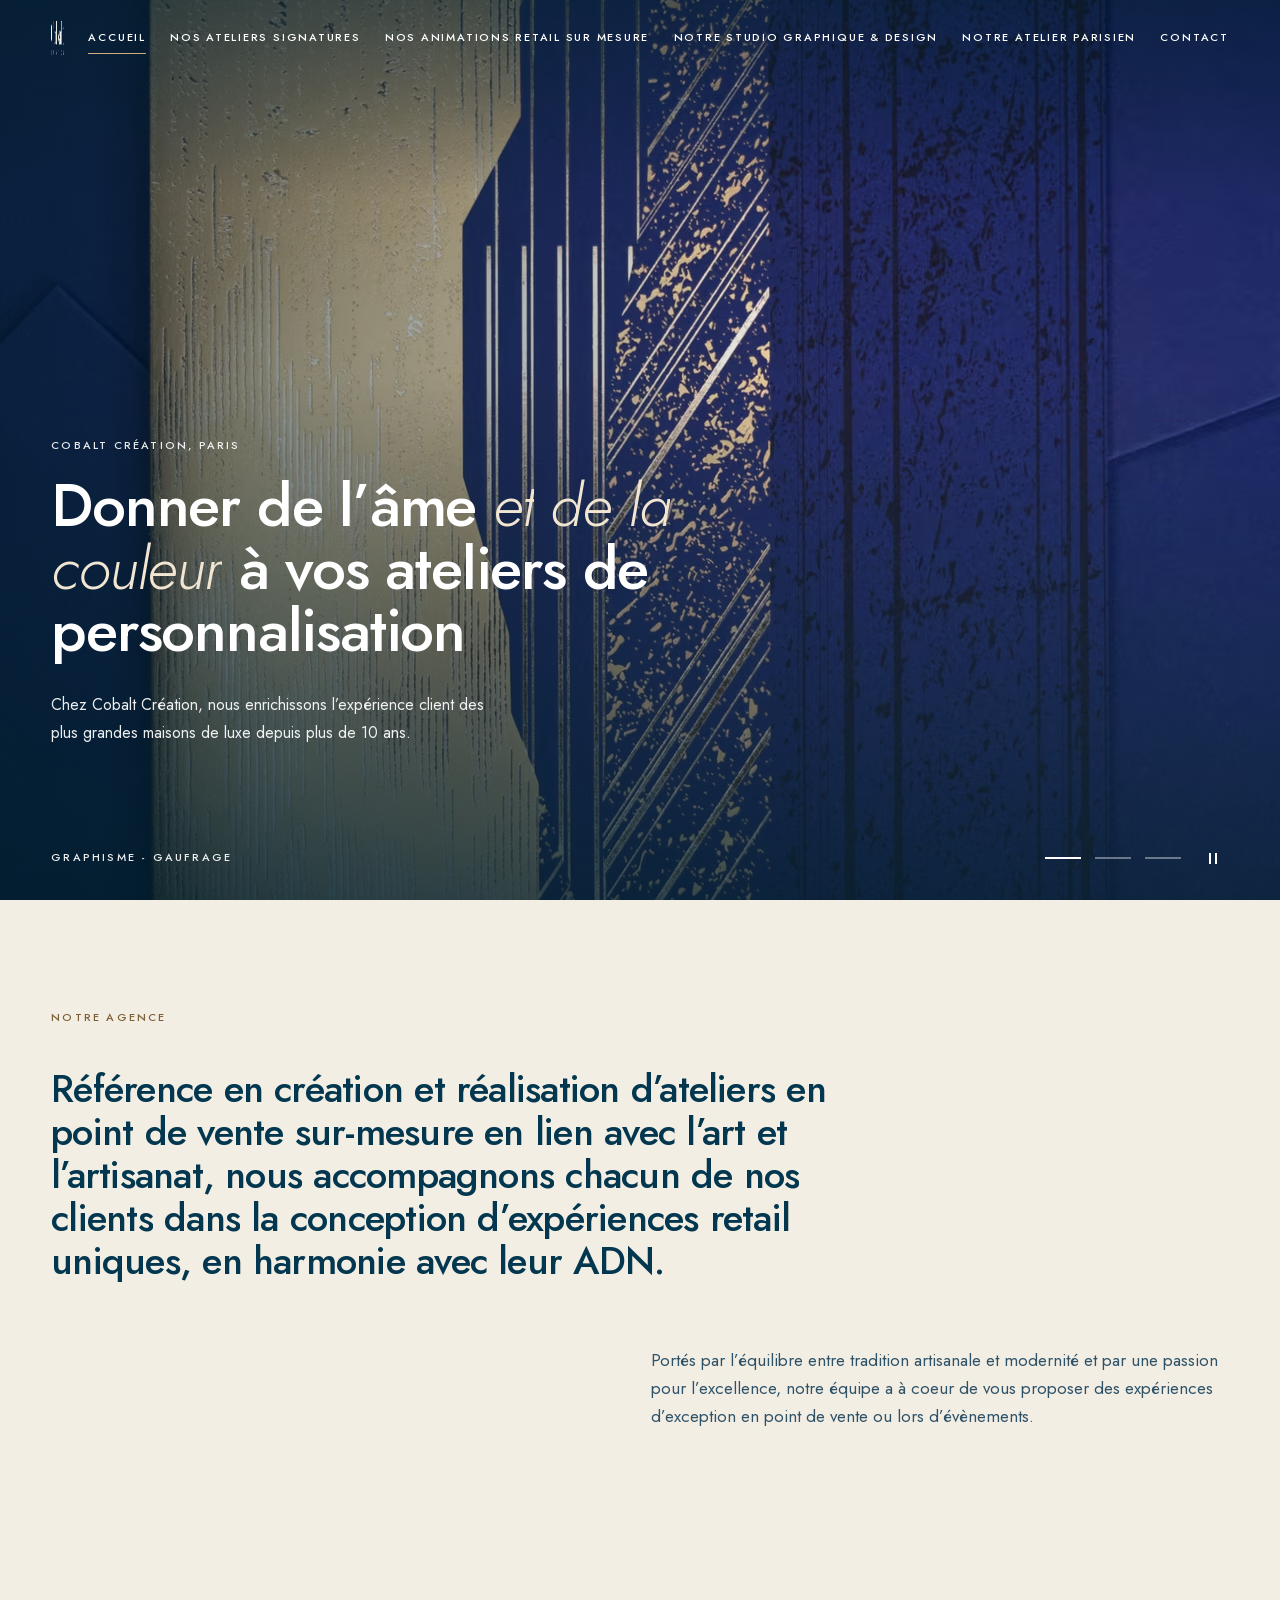
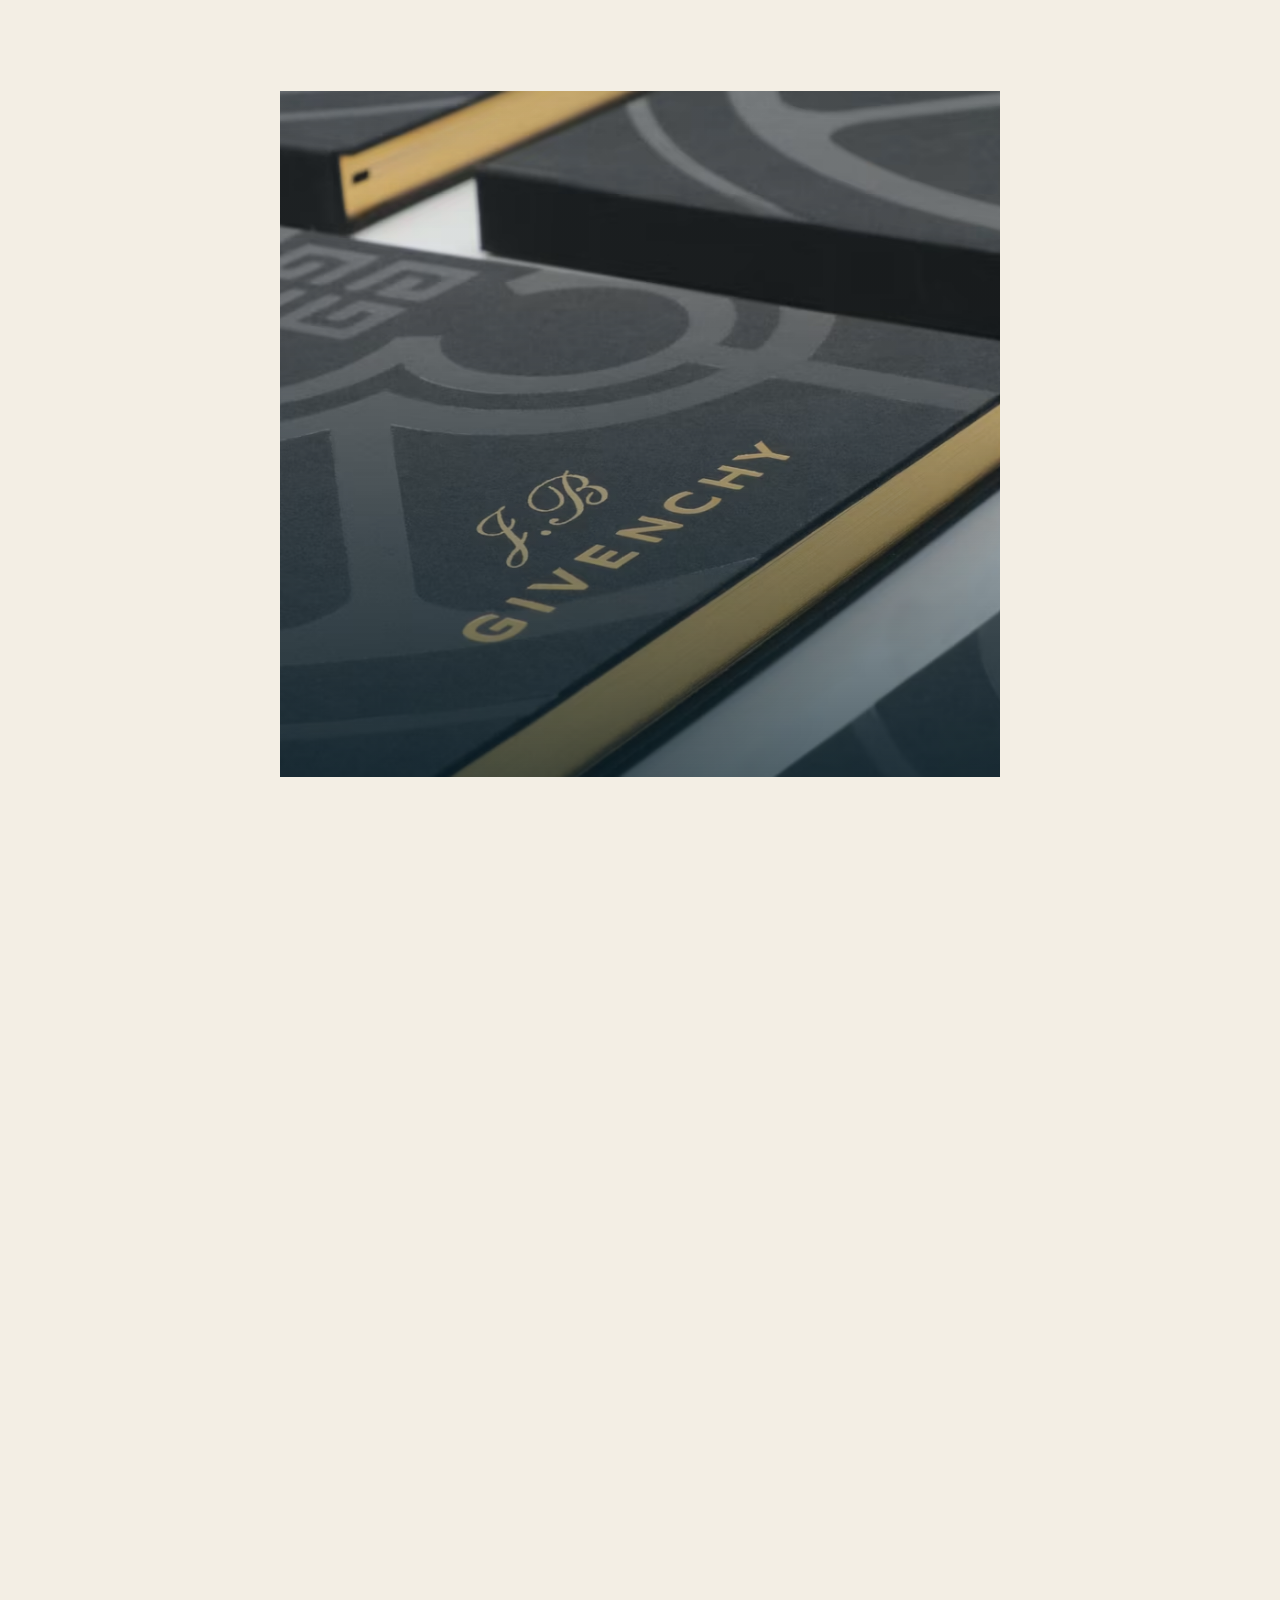
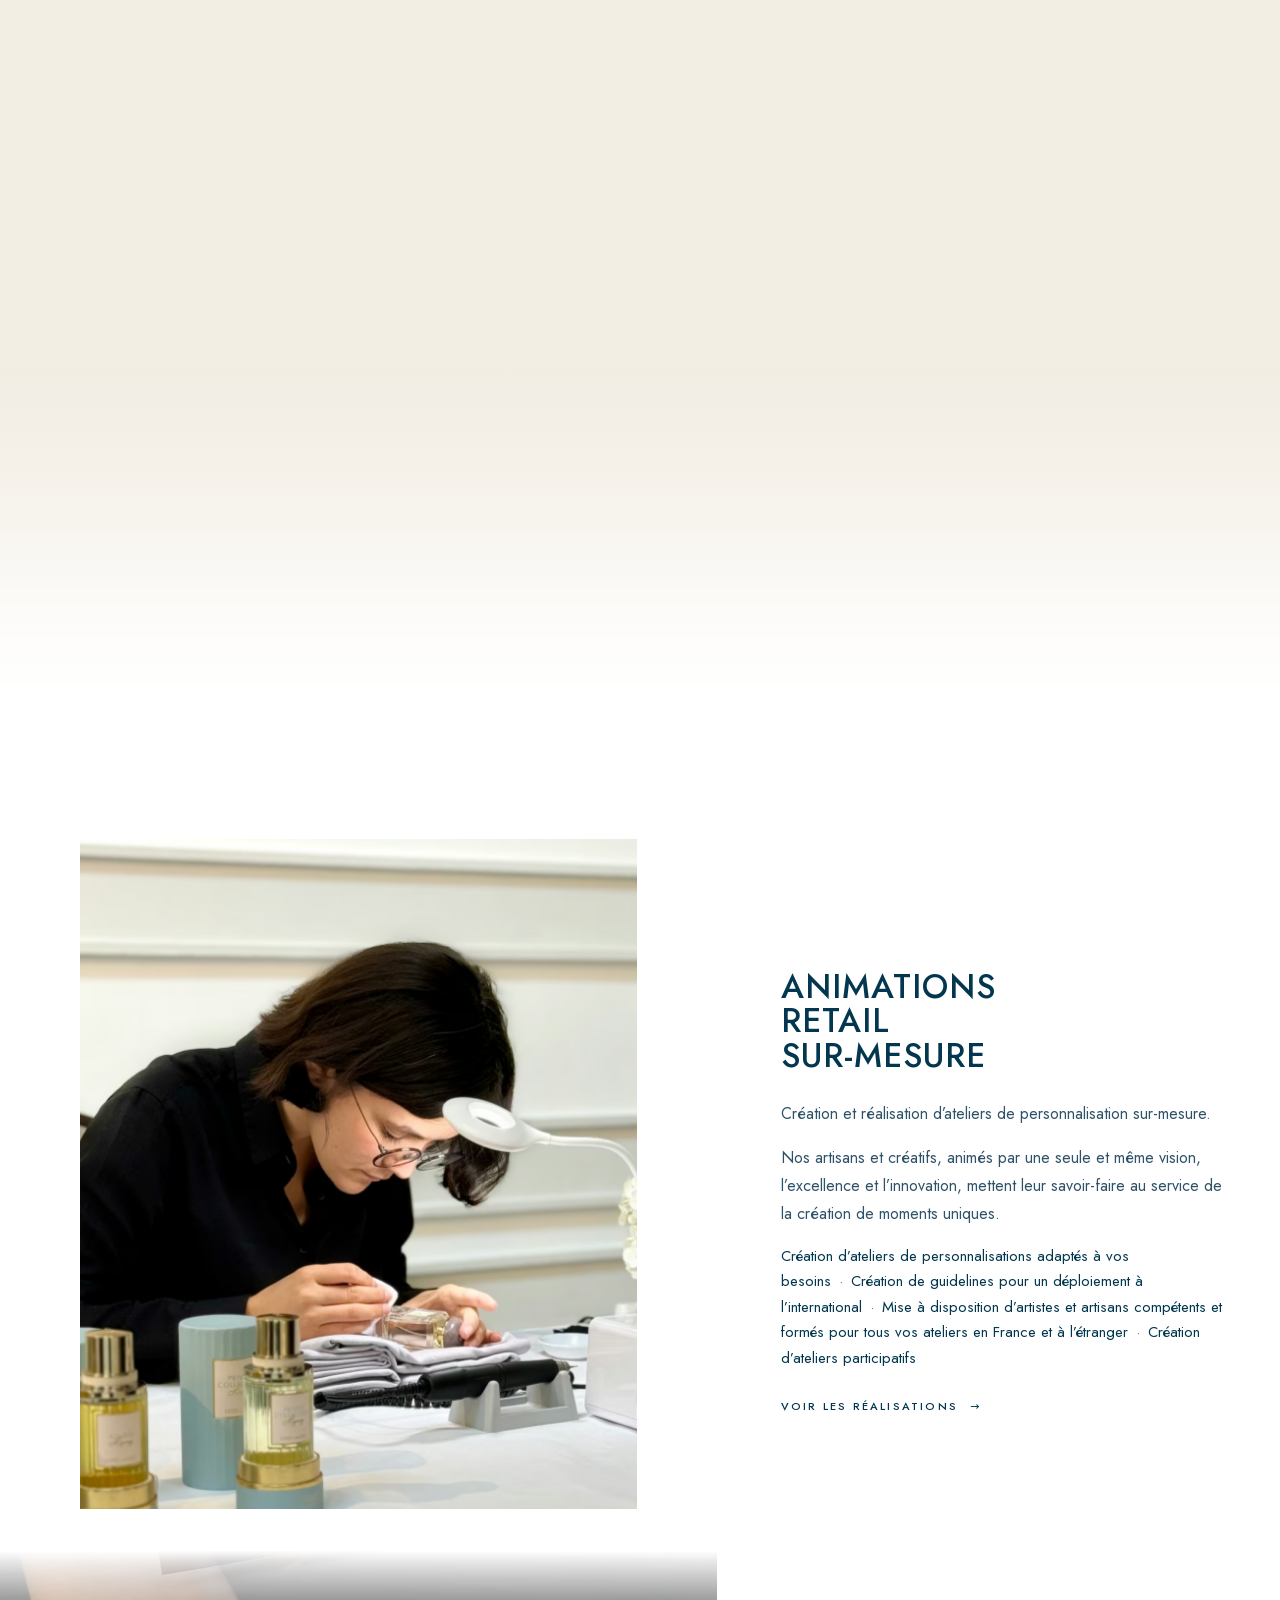
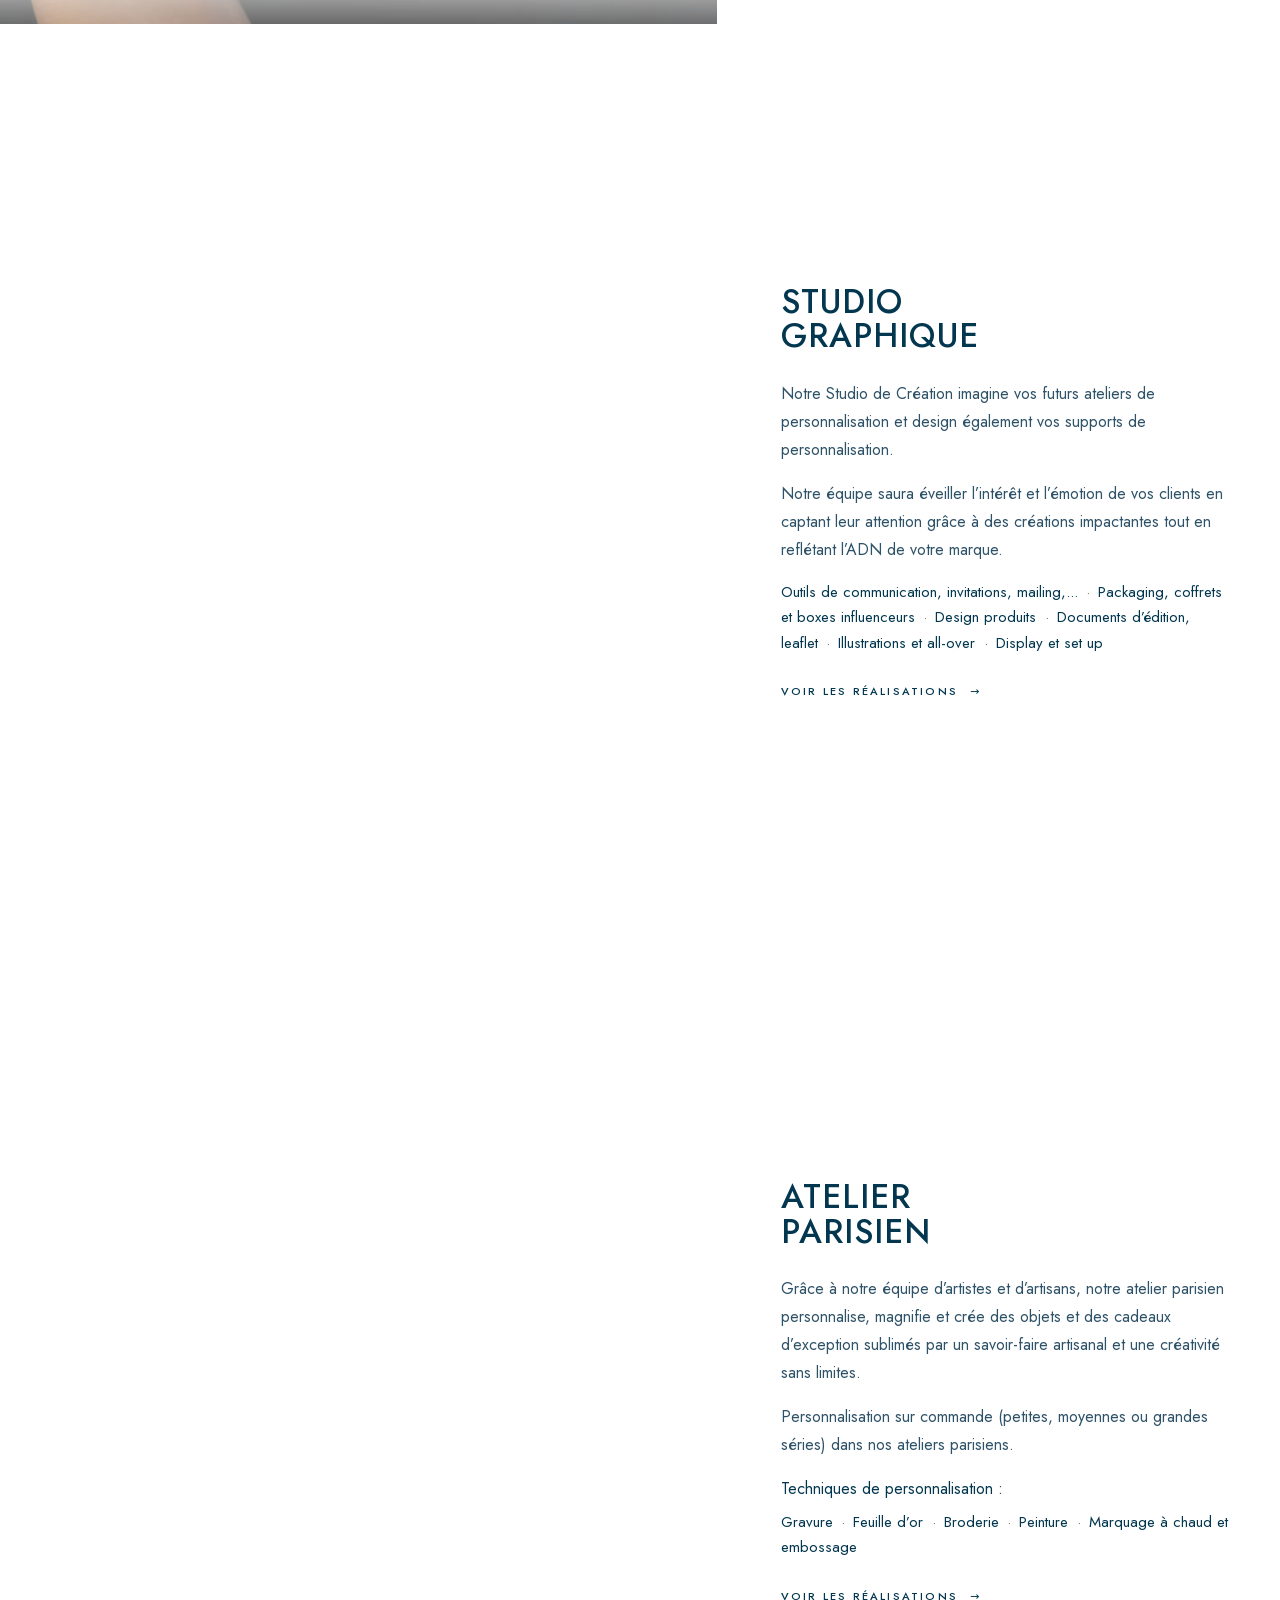
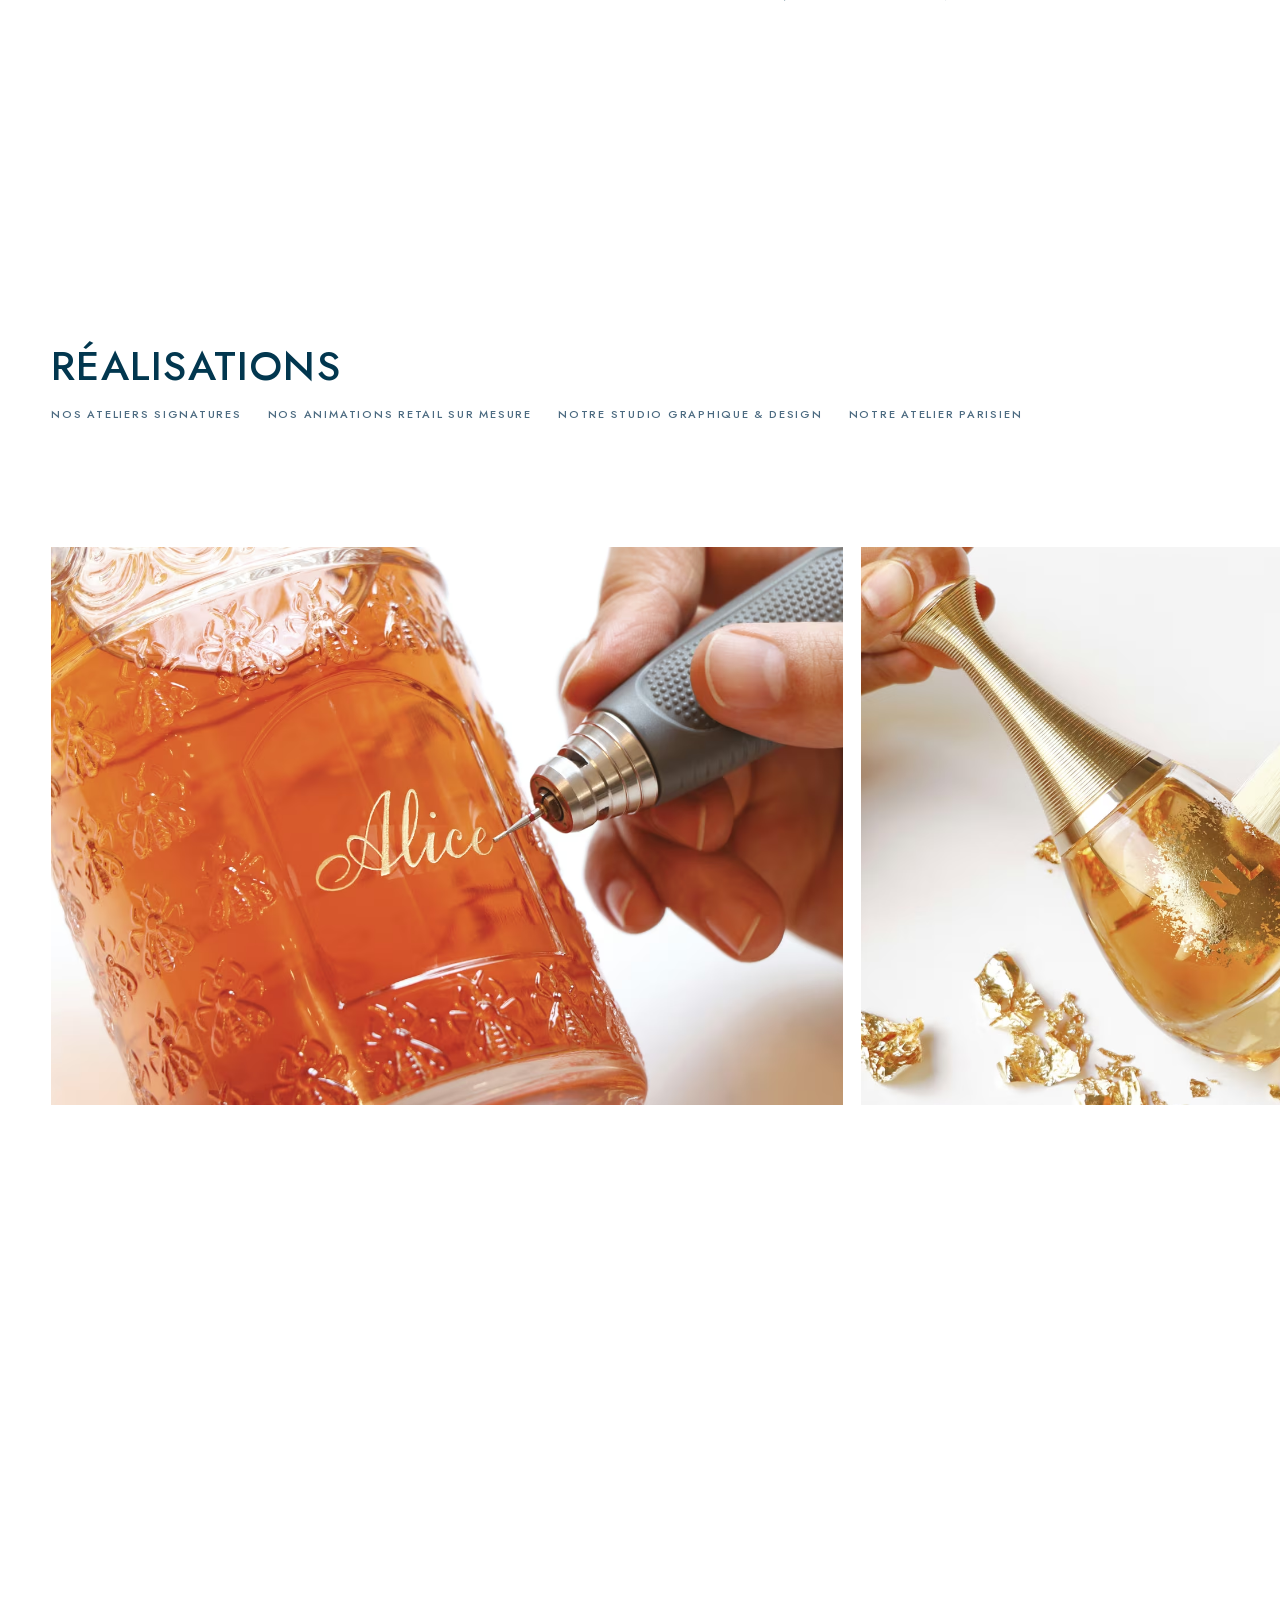
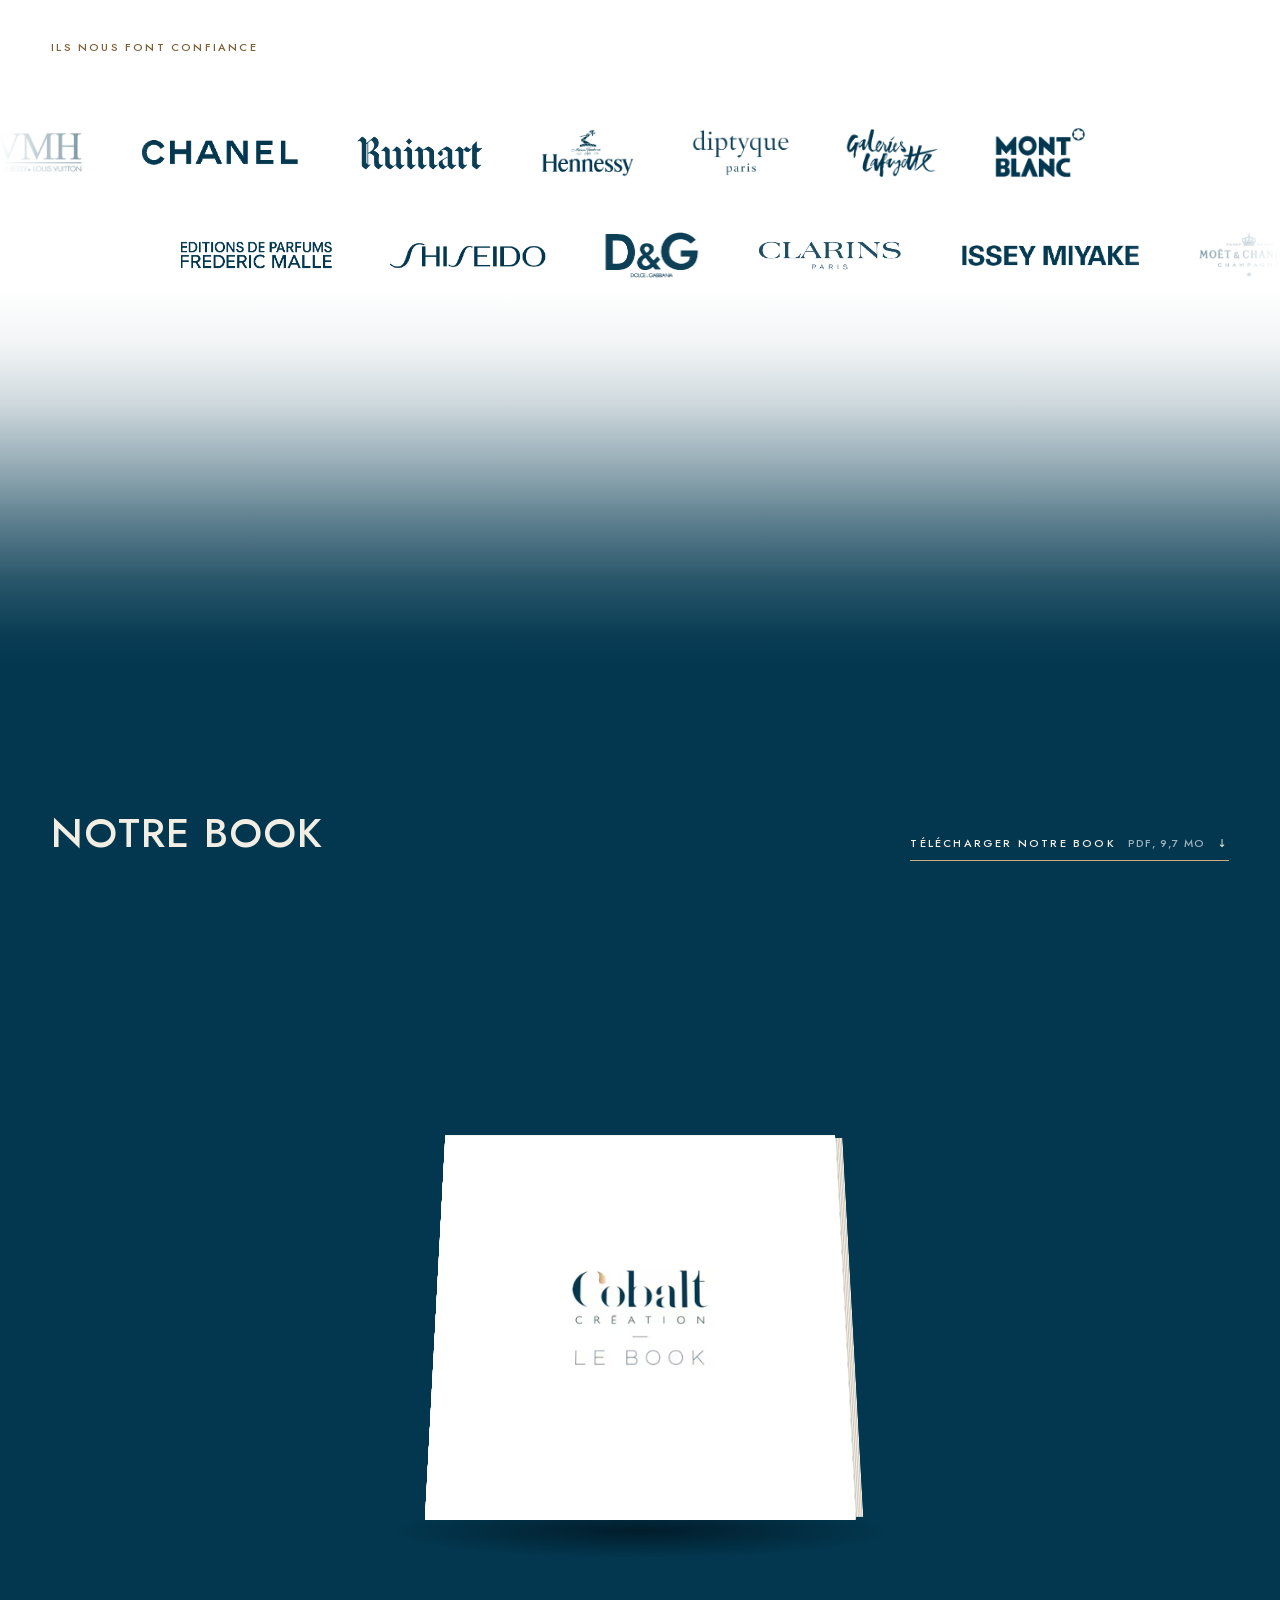
==== commit ae2d6bdd: "V2 : le book posé comme un objet (une seule ombre portée, tranches de papier qui s'épaississent, cha" ====
--- a/index.html
+++ b/index.html
@@ -121,22 +121,22 @@
     <div class="hx__viewport"><ul class="hx__track" data-hx-track><li class="hx__item" style="--ar:1.419"><a href="creation-d-objet-unique/#piece-2"><span class="hx__frame"><picture><source type="image/avif" srcset="assets/media/50a83d9d3d18-800.avif 800w, assets/media/50a83d9d3d18-1600.avif 1600w" sizes="(max-width: 900px) 80vw, calc(62vh * 1.65)"><img class="hx__img" src="assets/media/50a83d9d3d18-800.jpg" srcset="assets/media/50a83d9d3d18-800.jpg 800w, assets/media/50a83d9d3d18-1600.jpg 1600w" sizes="(max-width: 900px) 80vw, calc(62vh * 1.65)" width="800" height="564" alt="La Gravure" loading="lazy" decoding="async"></picture></span><span class="hx__cap"><span class="hx__t">La Gravure</span><span class="hx__s"></span><span class="hx__r">Nos ateliers signatures</span></span></a></li><li class="hx__item" style="--ar:1.419"><a href="creation-d-objet-unique/#piece-3"><span class="hx__frame"><picture><source type="image/avif" srcset="assets/media/e299d102def1-800.avif 800w, assets/media/e299d102def1-1600.avif 1600w" sizes="(max-width: 900px) 80vw, calc(62vh * 1.65)"><img class="hx__img" src="assets/media/e299d102def1-800.jpg" srcset="assets/media/e299d102def1-800.jpg 800w, assets/media/e299d102def1-1600.jpg 1600w" sizes="(max-width: 900px) 80vw, calc(62vh * 1.65)" width="800" height="564" alt="La feuille d’or" loading="lazy" decoding="async"></picture></span><span class="hx__cap"><span class="hx__t">La feuille d’or</span><span class="hx__s"></span><span class="hx__r">Nos ateliers signatures</span></span></a></li><li class="hx__item" style="--ar:1.419"><a href="creation-d-objet-unique/#piece-4"><span class="hx__frame"><picture><source type="image/avif" srcset="assets/media/facebf48bc61-800.avif 800w, assets/media/facebf48bc61-1600.avif 1600w" sizes="(max-width: 900px) 80vw, calc(62vh * 1.65)"><img class="hx__img" src="assets/media/facebf48bc61-800.jpg" srcset="assets/media/facebf48bc61-800.jpg 800w, assets/media/facebf48bc61-1600.jpg 1600w" sizes="(max-width: 900px) 80vw, calc(62vh * 1.65)" width="800" height="564" alt="L’illustration" loading="lazy" decoding="async"></picture></span><span class="hx__cap"><span class="hx__t">L’illustration</span><span class="hx__s"></span><span class="hx__r">Nos ateliers signatures</span></span></a></li><li class="hx__item" style="--ar:1.000"><a href="ateliers-de-personnalisation/#piece-1"><span class="hx__frame"><picture><source type="image/avif" srcset="assets/media/0a2355af026d-800.avif 800w, assets/media/0a2355af026d-1536.avif 1536w" sizes="(max-width: 900px) 80vw, calc(62vh * 1.16)"><img class="hx__img" src="assets/media/0a2355af026d-800.jpg" srcset="assets/media/0a2355af026d-800.jpg 800w, assets/media/0a2355af026d-1536.jpg 1536w" sizes="(max-width: 900px) 80vw, calc(62vh * 1.16)" width="800" height="800" alt="Ruinart, Carte Blanche 2023, Atelier évènementiel - Dorure à chaud" loading="lazy" decoding="async"></picture></span><span class="hx__cap"><span class="hx__t">Ruinart</span><span class="hx__s">Carte Blanche 2023 · Atelier évènementiel - Dorure à chaud</span><span class="hx__r">Nos animations retail sur mesure</span></span></a></li><li class="hx__item" style="--ar:1.000"><a href="ateliers-de-personnalisation/#piece-2"><span class="hx__frame"><picture><source type="image/avif" srcset="assets/media/ed1e4c8ec7b2-800.avif 800w, assets/media/ed1e4c8ec7b2-1600.avif 1600w" sizes="(max-width: 900px) 80vw, calc(62vh * 1.16)"><img class="hx__img" src="assets/media/ed1e4c8ec7b2-800.jpg" srcset="assets/media/ed1e4c8ec7b2-800.jpg 800w, assets/media/ed1e4c8ec7b2-1600.jpg 1600w" sizes="(max-width: 900px) 80vw, calc(62vh * 1.16)" width="800" height="800" alt="Givenchy, La Collection Particulière, Atelier retail - Gravure" loading="lazy" decoding="async"></picture></span><span class="hx__cap"><span class="hx__t">Givenchy</span><span class="hx__s">La Collection Particulière · Atelier retail - Gravure</span><span class="hx__r">Nos animations retail sur mesure</span></span></a></li><li class="hx__item" style="--ar:0.667"><a href="ateliers-de-personnalisation/#piece-3"><span class="hx__frame"><picture><source type="image/avif" srcset="assets/media/63471216a14a-800.avif 800w, assets/media/63471216a14a-1600.avif 1600w" sizes="(max-width: 900px) 80vw, calc(62vh * 0.77)"><img class="hx__img" src="assets/media/63471216a14a-800.jpg" srcset="assets/media/63471216a14a-800.jpg 800w, assets/media/63471216a14a-1600.jpg 1600w" sizes="(max-width: 900px) 80vw, calc(62vh * 0.77)" width="800" height="1200" alt="Dior, Xmas Parties 2024, Confection de Couronnes de Noël" loading="lazy" decoding="async"></picture></span><span class="hx__cap"><span class="hx__t">Dior</span><span class="hx__s">Xmas Parties 2024 · Confection de Couronnes de Noël</span><span class="hx__r">Nos animations retail sur mesure</span></span></a></li><li class="hx__item" style="--ar:0.667"><a href="design-graphique-design-papier/#piece-1"><span class="hx__frame"><picture><source type="image/avif" srcset="assets/media/40a8eebbf9c0-800.avif 800w, assets/media/40a8eebbf9c0-1600.avif 1600w" sizes="(max-width: 900px) 80vw, calc(62vh * 0.77)"><img class="hx__img" src="assets/media/40a8eebbf9c0-800.jpg" srcset="assets/media/40a8eebbf9c0-800.jpg 800w, assets/media/40a8eebbf9c0-1600.jpg 1600w" sizes="(max-width: 900px) 80vw, calc(62vh * 0.77)" width="800" height="1200" alt="Evidens de Beauté, Chinese New Year 2025" loading="lazy" decoding="async"></picture></span><span class="hx__cap"><span class="hx__t">Evidens de Beauté</span><span class="hx__s">Chinese New Year 2025</span><span class="hx__r">Notre studio graphique &amp; design</span></span></a></li><li class="hx__item" style="--ar:1.400"><a href="design-graphique-design-papier/#piece-2"><span class="hx__frame"><picture><source type="image/avif" srcset="assets/media/dd7d7397eb9f-800.avif 800w, assets/media/dd7d7397eb9f-1600.avif 1600w" sizes="(max-width: 900px) 80vw, calc(62vh * 1.62)"><img class="hx__img" src="assets/media/dd7d7397eb9f-800.jpg" srcset="assets/media/dd7d7397eb9f-800.jpg 800w, assets/media/dd7d7397eb9f-1600.jpg 1600w" sizes="(max-width: 900px) 80vw, calc(62vh * 1.62)" width="800" height="571" alt="Guerlain, Néroli Plein Sud" loading="lazy" decoding="async"></picture></span><span class="hx__cap"><span class="hx__t">Guerlain</span><span class="hx__s">Néroli Plein Sud</span><span class="hx__r">Notre studio graphique &amp; design</span></span></a></li><li class="hx__item" style="--ar:1.379"><a href="design-graphique-design-papier/#piece-3"><span class="hx__frame"><picture><source type="image/avif" srcset="assets/media/13d0253e40a6-800.avif 800w, assets/media/13d0253e40a6-1600.avif 1600w" sizes="(max-width: 900px) 80vw, calc(62vh * 1.60)"><img class="hx__img" src="assets/media/13d0253e40a6-800.jpg" srcset="assets/media/13d0253e40a6-800.jpg 800w, assets/media/13d0253e40a6-1600.jpg 1600w" sizes="(max-width: 900px) 80vw, calc(62vh * 1.60)" width="800" height="580" alt="Evidens de Beauté, Carte de Voeux 2024" loading="lazy" decoding="async"></picture></span><span class="hx__cap"><span class="hx__t">Evidens de Beauté</span><span class="hx__s">Carte de Voeux 2024</span><span class="hx__r">Notre studio graphique &amp; design</span></span></a></li><li class="hx__item" style="--ar:1.000"><a href="coffrets-packaging/#piece-1"><span class="hx__frame"><picture><source type="image/avif" srcset="assets/media/396411c5f961-800.avif 800w, assets/media/396411c5f961-1600.avif 1600w" sizes="(max-width: 900px) 80vw, calc(62vh * 1.16)"><img class="hx__img" src="assets/media/396411c5f961-800.jpg" srcset="assets/media/396411c5f961-800.jpg 800w, assets/media/396411c5f961-1600.jpg 1600w" sizes="(max-width: 900px) 80vw, calc(62vh * 1.16)" width="800" height="800" alt="Glenmorangie, Pièce unique - Gravure et feuille d’or" loading="lazy" decoding="async"></picture></span><span class="hx__cap"><span class="hx__t">Glenmorangie</span><span class="hx__s">Pièce unique - Gravure et feuille d’or</span><span class="hx__r">Notre atelier parisien</span></span></a></li><li class="hx__item" style="--ar:1.479"><a href="coffrets-packaging/#piece-2"><span class="hx__frame"><picture><source type="image/avif" srcset="assets/media/d891365d6708-800.avif 800w, assets/media/d891365d6708-1600.avif 1600w" sizes="(max-width: 900px) 80vw, calc(62vh * 1.72)"><img class="hx__img" src="assets/media/d891365d6708-800.jpg" srcset="assets/media/d891365d6708-800.jpg 800w, assets/media/d891365d6708-1600.jpg 1600w" sizes="(max-width: 900px) 80vw, calc(62vh * 1.72)" width="800" height="541" alt="Guerlain, Personnalisation d’une série de 25 coffrets pour Holidays 2024 - Strass et Motifs" loading="lazy" decoding="async"></picture></span><span class="hx__cap"><span class="hx__t">Guerlain</span><span class="hx__s">Personnalisation d’une série de 25 coffrets pour Holidays 2024 - Strass et Motifs</span><span class="hx__r">Notre atelier parisien</span></span></a></li><li class="hx__item" style="--ar:1.000"><a href="coffrets-packaging/#piece-3"><span class="hx__frame"><picture><source type="image/avif" srcset="assets/media/7ea76c0f7e48-800.avif 800w, assets/media/7ea76c0f7e48-1600.avif 1600w" sizes="(max-width: 900px) 80vw, calc(62vh * 1.16)"><img class="hx__img" src="assets/media/7ea76c0f7e48-800.jpg" srcset="assets/media/7ea76c0f7e48-800.jpg 800w, assets/media/7ea76c0f7e48-1600.jpg 1600w" sizes="(max-width: 900px) 80vw, calc(62vh * 1.16)" width="800" height="800" alt="Cartier, Personnalisation d’une série de céramiques" loading="lazy" decoding="async"></picture></span><span class="hx__cap"><span class="hx__t">Cartier</span><span class="hx__s">Personnalisation d’une série de céramiques</span><span class="hx__r">Notre atelier parisien</span></span></a></li></ul></div>
   </div>
 </section><section class="trust" aria-labelledby="trust-t" data-mist="ink">
-  <div class="wrap"><h2 id="trust-t" class="h-sec trust__t"><span class="split">Ils nous font confiance</span></h2></div>
+  <div class="wrap"><h2 id="trust-t" class="eyebrow trust__t">Ils nous font confiance</h2></div>
   <ul class="sr-only"><li>Louis Vuitton</li><li>LVMH</li><li>Chanel</li><li>Ruinart</li><li>Hennessy</li><li>Diptyque</li><li>Galeries Lafayette</li><li>Montblanc</li><li>Louis XIII</li><li>Hermès</li><li>Dior</li><li>Guerlain</li><li>Cartier</li><li>Breguet</li><li>Yves Saint Laurent</li><li>Givenchy</li><li>L&#x27;Oréal</li><li>Chloé</li><li>Christian Louboutin</li><li>Aerin</li><li>Chaumet</li><li>Estée Lauder</li><li>Lalique</li><li>Dom Pérignon</li><li>Les Parfumables</li><li>Celine</li><li>Bonpoint</li><li>Kenzo</li><li>Éditions de Parfums Frédéric Malle</li><li>Shiseido</li><li>Dolce &amp; Gabbana</li><li>Clarins</li><li>Issey Miyake</li><li>Moët &amp; Chandon</li><li>Messika</li><li>Caron</li><li>Bobbi Brown</li><li>Narciso Rodriguez</li><li>Sisley</li><li>Rémy Martin</li><li>Jo Malone London</li><li>Tiffany &amp; Co.</li><li>L&#x27;Artisan Parfumeur</li><li>Prada</li><li>Kilian</li><li>Marc Jacobs</li><li>Burberry</li><li>Puig</li><li>Miu Miu</li><li>Tumi</li><li>Penhaligon&#x27;s</li><li>Maison Francis Kurkdjian</li><li>Maison Psyché</li><li>Jacadi</li><li>Annick Goutal</li><li>Clinique</li></ul>
   <div class="mq" aria-hidden="true" data-mq>
-    <div class="mq__row"><div class="mq__track" data-dir="-1"><div class="mq__item"><span class="logo" style="-webkit-mask-image:url(assets/media/logos/louis-vuitton.png);mask-image:url(assets/media/logos/louis-vuitton.png)"></span></div><div class="mq__item"><span class="logo" style="-webkit-mask-image:url(assets/media/logos/lvmh.png);mask-image:url(assets/media/logos/lvmh.png)"></span></div><div class="mq__item"><span class="logo" style="-webkit-mask-image:url(assets/media/logos/chanel.png);mask-image:url(assets/media/logos/chanel.png)"></span></div><div class="mq__item"><span class="logo" style="-webkit-mask-image:url(assets/media/logos/ruinart.png);mask-image:url(assets/media/logos/ruinart.png)"></span></div><div class="mq__item"><span class="logo" style="-webkit-mask-image:url(assets/media/logos/hennessy.png);mask-image:url(assets/media/logos/hennessy.png)"></span></div><div class="mq__item"><span class="logo" style="-webkit-mask-image:url(assets/media/logos/diptyque.png);mask-image:url(assets/media/logos/diptyque.png)"></span></div><div class="mq__item"><span class="logo" style="-webkit-mask-image:url(assets/media/logos/galeries-lafayette.png);mask-image:url(assets/media/logos/galeries-lafayette.png)"></span></div><div class="mq__item"><span class="logo" style="-webkit-mask-image:url(assets/media/logos/montblanc.png);mask-image:url(assets/media/logos/montblanc.png)"></span></div><div class="mq__item"><span class="logo" style="-webkit-mask-image:url(assets/media/logos/louis-xiii.png);mask-image:url(assets/media/logos/louis-xiii.png)"></span></div><div class="mq__item"><span class="logo" style="-webkit-mask-image:url(assets/media/logos/hermes.png);mask-image:url(assets/media/logos/hermes.png)"></span></div><div class="mq__item"><span class="logo" style="-webkit-mask-image:url(assets/media/logos/dior.png);mask-image:url(assets/media/logos/dior.png)"></span></div><div class="mq__item"><span class="logo" style="-webkit-mask-image:url(assets/media/logos/guerlain.png);mask-image:url(assets/media/logos/guerlain.png)"></span></div><div class="mq__item"><span class="logo" style="-webkit-mask-image:url(assets/media/logos/cartier.png);mask-image:url(assets/media/logos/cartier.png)"></span></div><div class="mq__item"><span class="logo" style="-webkit-mask-image:url(assets/media/logos/breguet.png);mask-image:url(assets/media/logos/breguet.png)"></span></div><div class="mq__item"><span class="logo" style="-webkit-mask-image:url(assets/media/logos/yves-saint-laurent.png);mask-image:url(assets/media/logos/yves-saint-laurent.png)"></span></div><div class="mq__item"><span class="logo" style="-webkit-mask-image:url(assets/media/logos/givenchy.png);mask-image:url(assets/media/logos/givenchy.png)"></span></div><div class="mq__item"><span class="logo" style="-webkit-mask-image:url(assets/media/logos/l-oreal.png);mask-image:url(assets/media/logos/l-oreal.png)"></span></div><div class="mq__item"><span class="logo" style="-webkit-mask-image:url(assets/media/logos/chloe.png);mask-image:url(assets/media/logos/chloe.png)"></span></div><div class="mq__item"><span class="logo" style="-webkit-mask-image:url(assets/media/logos/christian-louboutin.png);mask-image:url(assets/media/logos/christian-louboutin.png)"></span></div><div class="mq__item"><span class="logo" style="-webkit-mask-image:url(assets/media/logos/aerin.png);mask-image:url(assets/media/logos/aerin.png)"></span></div><div class="mq__item"><span class="logo" style="-webkit-mask-image:url(assets/media/logos/chaumet.png);mask-image:url(assets/media/logos/chaumet.png)"></span></div><div class="mq__item"><span class="logo" style="-webkit-mask-image:url(assets/media/logos/estee-lauder.png);mask-image:url(assets/media/logos/estee-lauder.png)"></span></div><div class="mq__item"><span class="logo" style="-webkit-mask-image:url(assets/media/logos/lalique.png);mask-image:url(assets/media/logos/lalique.png)"></span></div><div class="mq__item"><span class="logo" style="-webkit-mask-image:url(assets/media/logos/dom-perignon.png);mask-image:url(assets/media/logos/dom-perignon.png)"></span></div><div class="mq__item"><span class="logo" style="-webkit-mask-image:url(assets/media/logos/les-parfumables.png);mask-image:url(assets/media/logos/les-parfumables.png)"></span></div><div class="mq__item"><span class="logo" style="-webkit-mask-image:url(assets/media/logos/celine.png);mask-image:url(assets/media/logos/celine.png)"></span></div><div class="mq__item"><span class="logo" style="-webkit-mask-image:url(assets/media/logos/bonpoint.png);mask-image:url(assets/media/logos/bonpoint.png)"></span></div><div class="mq__item"><span class="logo" style="-webkit-mask-image:url(assets/media/logos/kenzo.png);mask-image:url(assets/media/logos/kenzo.png)"></span></div><div class="mq__item"><span class="logo" style="-webkit-mask-image:url(assets/media/logos/louis-vuitton.png);mask-image:url(assets/media/logos/louis-vuitton.png)"></span></div><div class="mq__item"><span class="logo" style="-webkit-mask-image:url(assets/media/logos/lvmh.png);mask-image:url(assets/media/logos/lvmh.png)"></span></div><div class="mq__item"><span class="logo" style="-webkit-mask-image:url(assets/media/logos/chanel.png);mask-image:url(assets/media/logos/chanel.png)"></span></div><div class="mq__item"><span class="logo" style="-webkit-mask-image:url(assets/media/logos/ruinart.png);mask-image:url(assets/media/logos/ruinart.png)"></span></div><div class="mq__item"><span class="logo" style="-webkit-mask-image:url(assets/media/logos/hennessy.png);mask-image:url(assets/media/logos/hennessy.png)"></span></div><div class="mq__item"><span class="logo" style="-webkit-mask-image:url(assets/media/logos/diptyque.png);mask-image:url(assets/media/logos/diptyque.png)"></span></div><div class="mq__item"><span class="logo" style="-webkit-mask-image:url(assets/media/logos/galeries-lafayette.png);mask-image:url(assets/media/logos/galeries-lafayette.png)"></span></div><div class="mq__item"><span class="logo" style="-webkit-mask-image:url(assets/media/logos/montblanc.png);mask-image:url(assets/media/logos/montblanc.png)"></span></div><div class="mq__item"><span class="logo" style="-webkit-mask-image:url(assets/media/logos/louis-xiii.png);mask-image:url(assets/media/logos/louis-xiii.png)"></span></div><div class="mq__item"><span class="logo" style="-webkit-mask-image:url(assets/media/logos/hermes.png);mask-image:url(assets/media/logos/hermes.png)"></span></div><div class="mq__item"><span class="logo" style="-webkit-mask-image:url(assets/media/logos/dior.png);mask-image:url(assets/media/logos/dior.png)"></span></div><div class="mq__item"><span class="logo" style="-webkit-mask-image:url(assets/media/logos/guerlain.png);mask-image:url(assets/media/logos/guerlain.png)"></span></div><div class="mq__item"><span class="logo" style="-webkit-mask-image:url(assets/media/logos/cartier.png);mask-image:url(assets/media/logos/cartier.png)"></span></div><div class="mq__item"><span class="logo" style="-webkit-mask-image:url(assets/media/logos/breguet.png);mask-image:url(assets/media/logos/breguet.png)"></span></div><div class="mq__item"><span class="logo" style="-webkit-mask-image:url(assets/media/logos/yves-saint-laurent.png);mask-image:url(assets/media/logos/yves-saint-laurent.png)"></span></div><div class="mq__item"><span class="logo" style="-webkit-mask-image:url(assets/media/logos/givenchy.png);mask-image:url(assets/media/logos/givenchy.png)"></span></div><div class="mq__item"><span class="logo" style="-webkit-mask-image:url(assets/media/logos/l-oreal.png);mask-image:url(assets/media/logos/l-oreal.png)"></span></div><div class="mq__item"><span class="logo" style="-webkit-mask-image:url(assets/media/logos/chloe.png);mask-image:url(assets/media/logos/chloe.png)"></span></div><div class="mq__item"><span class="logo" style="-webkit-mask-image:url(assets/media/logos/christian-louboutin.png);mask-image:url(assets/media/logos/christian-louboutin.png)"></span></div><div class="mq__item"><span class="logo" style="-webkit-mask-image:url(assets/media/logos/aerin.png);mask-image:url(assets/media/logos/aerin.png)"></span></div><div class="mq__item"><span class="logo" style="-webkit-mask-image:url(assets/media/logos/chaumet.png);mask-image:url(assets/media/logos/chaumet.png)"></span></div><div class="mq__item"><span class="logo" style="-webkit-mask-image:url(assets/media/logos/estee-lauder.png);mask-image:url(assets/media/logos/estee-lauder.png)"></span></div><div class="mq__item"><span class="logo" style="-webkit-mask-image:url(assets/media/logos/lalique.png);mask-image:url(assets/media/logos/lalique.png)"></span></div><div class="mq__item"><span class="logo" style="-webkit-mask-image:url(assets/media/logos/dom-perignon.png);mask-image:url(assets/media/logos/dom-perignon.png)"></span></div><div class="mq__item"><span class="logo" style="-webkit-mask-image:url(assets/media/logos/les-parfumables.png);mask-image:url(assets/media/logos/les-parfumables.png)"></span></div><div class="mq__item"><span class="logo" style="-webkit-mask-image:url(assets/media/logos/celine.png);mask-image:url(assets/media/logos/celine.png)"></span></div><div class="mq__item"><span class="logo" style="-webkit-mask-image:url(assets/media/logos/bonpoint.png);mask-image:url(assets/media/logos/bonpoint.png)"></span></div><div class="mq__item"><span class="logo" style="-webkit-mask-image:url(assets/media/logos/kenzo.png);mask-image:url(assets/media/logos/kenzo.png)"></span></div></div></div>
-    <div class="mq__row"><div class="mq__track" data-dir="1"><div class="mq__item"><span class="logo" style="-webkit-mask-image:url(assets/media/logos/editions-de-parfums-frederic-malle.png);mask-image:url(assets/media/logos/editions-de-parfums-frederic-malle.png)"></span></div><div class="mq__item"><span class="logo" style="-webkit-mask-image:url(assets/media/logos/shiseido.png);mask-image:url(assets/media/logos/shiseido.png)"></span></div><div class="mq__item"><span class="logo" style="-webkit-mask-image:url(assets/media/logos/dolce-gabbana.png);mask-image:url(assets/media/logos/dolce-gabbana.png)"></span></div><div class="mq__item"><span class="logo" style="-webkit-mask-image:url(assets/media/logos/clarins.png);mask-image:url(assets/media/logos/clarins.png)"></span></div><div class="mq__item"><span class="logo" style="-webkit-mask-image:url(assets/media/logos/issey-miyake.png);mask-image:url(assets/media/logos/issey-miyake.png)"></span></div><div class="mq__item"><span class="logo" style="-webkit-mask-image:url(assets/media/logos/moet-chandon.png);mask-image:url(assets/media/logos/moet-chandon.png)"></span></div><div class="mq__item"><span class="logo" style="-webkit-mask-image:url(assets/media/logos/messika.png);mask-image:url(assets/media/logos/messika.png)"></span></div><div class="mq__item"><span class="logo" style="-webkit-mask-image:url(assets/media/logos/caron.png);mask-image:url(assets/media/logos/caron.png)"></span></div><div class="mq__item"><span class="logo" style="-webkit-mask-image:url(assets/media/logos/bobbi-brown.png);mask-image:url(assets/media/logos/bobbi-brown.png)"></span></div><div class="mq__item"><span class="logo" style="-webkit-mask-image:url(assets/media/logos/narciso-rodriguez.png);mask-image:url(assets/media/logos/narciso-rodriguez.png)"></span></div><div class="mq__item"><span class="logo" style="-webkit-mask-image:url(assets/media/logos/sisley.png);mask-image:url(assets/media/logos/sisley.png)"></span></div><div class="mq__item"><span class="logo" style="-webkit-mask-image:url(assets/media/logos/remy-martin.png);mask-image:url(assets/media/logos/remy-martin.png)"></span></div><div class="mq__item"><span class="logo" style="-webkit-mask-image:url(assets/media/logos/jo-malone-london.png);mask-image:url(assets/media/logos/jo-malone-london.png)"></span></div><div class="mq__item"><span class="logo" style="-webkit-mask-image:url(assets/media/logos/tiffany-co.png);mask-image:url(assets/media/logos/tiffany-co.png)"></span></div><div class="mq__item"><span class="logo" style="-webkit-mask-image:url(assets/media/logos/l-artisan-parfumeur.png);mask-image:url(assets/media/logos/l-artisan-parfumeur.png)"></span></div><div class="mq__item"><span class="logo" style="-webkit-mask-image:url(assets/media/logos/prada.png);mask-image:url(assets/media/logos/prada.png)"></span></div><div class="mq__item"><span class="logo" style="-webkit-mask-image:url(assets/media/logos/kilian.png);mask-image:url(assets/media/logos/kilian.png)"></span></div><div class="mq__item"><span class="logo" style="-webkit-mask-image:url(assets/media/logos/marc-jacobs.png);mask-image:url(assets/media/logos/marc-jacobs.png)"></span></div><div class="mq__item"><span class="logo" style="-webkit-mask-image:url(assets/media/logos/burberry.png);mask-image:url(assets/media/logos/burberry.png)"></span></div><div class="mq__item"><span class="logo" style="-webkit-mask-image:url(assets/media/logos/puig.png);mask-image:url(assets/media/logos/puig.png)"></span></div><div class="mq__item"><span class="logo" style="-webkit-mask-image:url(assets/media/logos/miu-miu.png);mask-image:url(assets/media/logos/miu-miu.png)"></span></div><div class="mq__item"><span class="logo" style="-webkit-mask-image:url(assets/media/logos/tumi.png);mask-image:url(assets/media/logos/tumi.png)"></span></div><div class="mq__item"><span class="logo" style="-webkit-mask-image:url(assets/media/logos/penhaligon-s.png);mask-image:url(assets/media/logos/penhaligon-s.png)"></span></div><div class="mq__item"><span class="logo" style="-webkit-mask-image:url(assets/media/logos/maison-francis-kurkdjian.png);mask-image:url(assets/media/logos/maison-francis-kurkdjian.png)"></span></div><div class="mq__item"><span class="logo" style="-webkit-mask-image:url(assets/media/logos/maison-psyche.png);mask-image:url(assets/media/logos/maison-psyche.png)"></span></div><div class="mq__item"><span class="logo" style="-webkit-mask-image:url(assets/media/logos/jacadi.png);mask-image:url(assets/media/logos/jacadi.png)"></span></div><div class="mq__item"><span class="logo" style="-webkit-mask-image:url(assets/media/logos/annick-goutal.png);mask-image:url(assets/media/logos/annick-goutal.png)"></span></div><div class="mq__item"><span class="logo" style="-webkit-mask-image:url(assets/media/logos/clinique.png);mask-image:url(assets/media/logos/clinique.png)"></span></div><div class="mq__item"><span class="logo" style="-webkit-mask-image:url(assets/media/logos/editions-de-parfums-frederic-malle.png);mask-image:url(assets/media/logos/editions-de-parfums-frederic-malle.png)"></span></div><div class="mq__item"><span class="logo" style="-webkit-mask-image:url(assets/media/logos/shiseido.png);mask-image:url(assets/media/logos/shiseido.png)"></span></div><div class="mq__item"><span class="logo" style="-webkit-mask-image:url(assets/media/logos/dolce-gabbana.png);mask-image:url(assets/media/logos/dolce-gabbana.png)"></span></div><div class="mq__item"><span class="logo" style="-webkit-mask-image:url(assets/media/logos/clarins.png);mask-image:url(assets/media/logos/clarins.png)"></span></div><div class="mq__item"><span class="logo" style="-webkit-mask-image:url(assets/media/logos/issey-miyake.png);mask-image:url(assets/media/logos/issey-miyake.png)"></span></div><div class="mq__item"><span class="logo" style="-webkit-mask-image:url(assets/media/logos/moet-chandon.png);mask-image:url(assets/media/logos/moet-chandon.png)"></span></div><div class="mq__item"><span class="logo" style="-webkit-mask-image:url(assets/media/logos/messika.png);mask-image:url(assets/media/logos/messika.png)"></span></div><div class="mq__item"><span class="logo" style="-webkit-mask-image:url(assets/media/logos/caron.png);mask-image:url(assets/media/logos/caron.png)"></span></div><div class="mq__item"><span class="logo" style="-webkit-mask-image:url(assets/media/logos/bobbi-brown.png);mask-image:url(assets/media/logos/bobbi-brown.png)"></span></div><div class="mq__item"><span class="logo" style="-webkit-mask-image:url(assets/media/logos/narciso-rodriguez.png);mask-image:url(assets/media/logos/narciso-rodriguez.png)"></span></div><div class="mq__item"><span class="logo" style="-webkit-mask-image:url(assets/media/logos/sisley.png);mask-image:url(assets/media/logos/sisley.png)"></span></div><div class="mq__item"><span class="logo" style="-webkit-mask-image:url(assets/media/logos/remy-martin.png);mask-image:url(assets/media/logos/remy-martin.png)"></span></div><div class="mq__item"><span class="logo" style="-webkit-mask-image:url(assets/media/logos/jo-malone-london.png);mask-image:url(assets/media/logos/jo-malone-london.png)"></span></div><div class="mq__item"><span class="logo" style="-webkit-mask-image:url(assets/media/logos/tiffany-co.png);mask-image:url(assets/media/logos/tiffany-co.png)"></span></div><div class="mq__item"><span class="logo" style="-webkit-mask-image:url(assets/media/logos/l-artisan-parfumeur.png);mask-image:url(assets/media/logos/l-artisan-parfumeur.png)"></span></div><div class="mq__item"><span class="logo" style="-webkit-mask-image:url(assets/media/logos/prada.png);mask-image:url(assets/media/logos/prada.png)"></span></div><div class="mq__item"><span class="logo" style="-webkit-mask-image:url(assets/media/logos/kilian.png);mask-image:url(assets/media/logos/kilian.png)"></span></div><div class="mq__item"><span class="logo" style="-webkit-mask-image:url(assets/media/logos/marc-jacobs.png);mask-image:url(assets/media/logos/marc-jacobs.png)"></span></div><div class="mq__item"><span class="logo" style="-webkit-mask-image:url(assets/media/logos/burberry.png);mask-image:url(assets/media/logos/burberry.png)"></span></div><div class="mq__item"><span class="logo" style="-webkit-mask-image:url(assets/media/logos/puig.png);mask-image:url(assets/media/logos/puig.png)"></span></div><div class="mq__item"><span class="logo" style="-webkit-mask-image:url(assets/media/logos/miu-miu.png);mask-image:url(assets/media/logos/miu-miu.png)"></span></div><div class="mq__item"><span class="logo" style="-webkit-mask-image:url(assets/media/logos/tumi.png);mask-image:url(assets/media/logos/tumi.png)"></span></div><div class="mq__item"><span class="logo" style="-webkit-mask-image:url(assets/media/logos/penhaligon-s.png);mask-image:url(assets/media/logos/penhaligon-s.png)"></span></div><div class="mq__item"><span class="logo" style="-webkit-mask-image:url(assets/media/logos/maison-francis-kurkdjian.png);mask-image:url(assets/media/logos/maison-francis-kurkdjian.png)"></span></div><div class="mq__item"><span class="logo" style="-webkit-mask-image:url(assets/media/logos/maison-psyche.png);mask-image:url(assets/media/logos/maison-psyche.png)"></span></div><div class="mq__item"><span class="logo" style="-webkit-mask-image:url(assets/media/logos/jacadi.png);mask-image:url(assets/media/logos/jacadi.png)"></span></div><div class="mq__item"><span class="logo" style="-webkit-mask-image:url(assets/media/logos/annick-goutal.png);mask-image:url(assets/media/logos/annick-goutal.png)"></span></div><div class="mq__item"><span class="logo" style="-webkit-mask-image:url(assets/media/logos/clinique.png);mask-image:url(assets/media/logos/clinique.png)"></span></div></div></div>
+    <div class="mq__row"><div class="mq__track" data-dir="-1"><div class="mq__item" style="--w:93px;--h:50px"><span class="logo" style="-webkit-mask-image:url(assets/media/logos/louis-vuitton.png);mask-image:url(assets/media/logos/louis-vuitton.png)"></span></div><div class="mq__item" style="--w:113px;--h:41px"><span class="logo" style="-webkit-mask-image:url(assets/media/logos/lvmh.png);mask-image:url(assets/media/logos/lvmh.png)"></span></div><div class="mq__item" style="--w:160px;--h:29px"><span class="logo" style="-webkit-mask-image:url(assets/media/logos/chanel.png);mask-image:url(assets/media/logos/chanel.png)"></span></div><div class="mq__item" style="--w:128px;--h:36px"><span class="logo" style="-webkit-mask-image:url(assets/media/logos/ruinart.png);mask-image:url(assets/media/logos/ruinart.png)"></span></div><div class="mq__item" style="--w:95px;--h:48px"><span class="logo" style="-webkit-mask-image:url(assets/media/logos/hennessy.png);mask-image:url(assets/media/logos/hennessy.png)"></span></div><div class="mq__item" style="--w:98px;--h:47px"><span class="logo" style="-webkit-mask-image:url(assets/media/logos/diptyque.png);mask-image:url(assets/media/logos/diptyque.png)"></span></div><div class="mq__item" style="--w:93px;--h:50px"><span class="logo" style="-webkit-mask-image:url(assets/media/logos/galeries-lafayette.png);mask-image:url(assets/media/logos/galeries-lafayette.png)"></span></div><div class="mq__item" style="--w:91px;--h:51px"><span class="logo" style="-webkit-mask-image:url(assets/media/logos/montblanc.png);mask-image:url(assets/media/logos/montblanc.png)"></span></div><div class="mq__item" style="--w:95px;--h:48px"><span class="logo" style="-webkit-mask-image:url(assets/media/logos/louis-xiii.png);mask-image:url(assets/media/logos/louis-xiii.png)"></span></div><div class="mq__item" style="--w:89px;--h:52px"><span class="logo" style="-webkit-mask-image:url(assets/media/logos/hermes.png);mask-image:url(assets/media/logos/hermes.png)"></span></div><div class="mq__item" style="--w:124px;--h:37px"><span class="logo" style="-webkit-mask-image:url(assets/media/logos/dior.png);mask-image:url(assets/media/logos/dior.png)"></span></div><div class="mq__item" style="--w:128px;--h:36px"><span class="logo" style="-webkit-mask-image:url(assets/media/logos/guerlain.png);mask-image:url(assets/media/logos/guerlain.png)"></span></div><div class="mq__item" style="--w:125px;--h:37px"><span class="logo" style="-webkit-mask-image:url(assets/media/logos/cartier.png);mask-image:url(assets/media/logos/cartier.png)"></span></div><div class="mq__item" style="--w:85px;--h:54px"><span class="logo" style="-webkit-mask-image:url(assets/media/logos/breguet.png);mask-image:url(assets/media/logos/breguet.png)"></span></div><div class="mq__item" style="--w:32px;--h:64px"><span class="logo" style="-webkit-mask-image:url(assets/media/logos/yves-saint-laurent.png);mask-image:url(assets/media/logos/yves-saint-laurent.png)"></span></div><div class="mq__item" style="--w:196px;--h:24px"><span class="logo" style="-webkit-mask-image:url(assets/media/logos/givenchy.png);mask-image:url(assets/media/logos/givenchy.png)"></span></div><div class="mq__item" style="--w:151px;--h:31px"><span class="logo" style="-webkit-mask-image:url(assets/media/logos/l-oreal.png);mask-image:url(assets/media/logos/l-oreal.png)"></span></div><div class="mq__item" style="--w:119px;--h:39px"><span class="logo" style="-webkit-mask-image:url(assets/media/logos/chloe.png);mask-image:url(assets/media/logos/chloe.png)"></span></div><div class="mq__item" style="--w:77px;--h:60px"><span class="logo" style="-webkit-mask-image:url(assets/media/logos/christian-louboutin.png);mask-image:url(assets/media/logos/christian-louboutin.png)"></span></div><div class="mq__item" style="--w:143px;--h:32px"><span class="logo" style="-webkit-mask-image:url(assets/media/logos/aerin.png);mask-image:url(assets/media/logos/aerin.png)"></span></div><div class="mq__item" style="--w:154px;--h:30px"><span class="logo" style="-webkit-mask-image:url(assets/media/logos/chaumet.png);mask-image:url(assets/media/logos/chaumet.png)"></span></div><div class="mq__item" style="--w:178px;--h:26px"><span class="logo" style="-webkit-mask-image:url(assets/media/logos/estee-lauder.png);mask-image:url(assets/media/logos/estee-lauder.png)"></span></div><div class="mq__item" style="--w:138px;--h:33px"><span class="logo" style="-webkit-mask-image:url(assets/media/logos/lalique.png);mask-image:url(assets/media/logos/lalique.png)"></span></div><div class="mq__item" style="--w:109px;--h:42px"><span class="logo" style="-webkit-mask-image:url(assets/media/logos/dom-perignon.png);mask-image:url(assets/media/logos/dom-perignon.png)"></span></div><div class="mq__item" style="--w:106px;--h:43px"><span class="logo" style="-webkit-mask-image:url(assets/media/logos/les-parfumables.png);mask-image:url(assets/media/logos/les-parfumables.png)"></span></div><div class="mq__item" style="--w:152px;--h:30px"><span class="logo" style="-webkit-mask-image:url(assets/media/logos/celine.png);mask-image:url(assets/media/logos/celine.png)"></span></div><div class="mq__item" style="--w:84px;--h:55px"><span class="logo" style="-webkit-mask-image:url(assets/media/logos/bonpoint.png);mask-image:url(assets/media/logos/bonpoint.png)"></span></div><div class="mq__item" style="--w:133px;--h:35px"><span class="logo" style="-webkit-mask-image:url(assets/media/logos/kenzo.png);mask-image:url(assets/media/logos/kenzo.png)"></span></div><div class="mq__item" style="--w:93px;--h:50px"><span class="logo" style="-webkit-mask-image:url(assets/media/logos/louis-vuitton.png);mask-image:url(assets/media/logos/louis-vuitton.png)"></span></div><div class="mq__item" style="--w:113px;--h:41px"><span class="logo" style="-webkit-mask-image:url(assets/media/logos/lvmh.png);mask-image:url(assets/media/logos/lvmh.png)"></span></div><div class="mq__item" style="--w:160px;--h:29px"><span class="logo" style="-webkit-mask-image:url(assets/media/logos/chanel.png);mask-image:url(assets/media/logos/chanel.png)"></span></div><div class="mq__item" style="--w:128px;--h:36px"><span class="logo" style="-webkit-mask-image:url(assets/media/logos/ruinart.png);mask-image:url(assets/media/logos/ruinart.png)"></span></div><div class="mq__item" style="--w:95px;--h:48px"><span class="logo" style="-webkit-mask-image:url(assets/media/logos/hennessy.png);mask-image:url(assets/media/logos/hennessy.png)"></span></div><div class="mq__item" style="--w:98px;--h:47px"><span class="logo" style="-webkit-mask-image:url(assets/media/logos/diptyque.png);mask-image:url(assets/media/logos/diptyque.png)"></span></div><div class="mq__item" style="--w:93px;--h:50px"><span class="logo" style="-webkit-mask-image:url(assets/media/logos/galeries-lafayette.png);mask-image:url(assets/media/logos/galeries-lafayette.png)"></span></div><div class="mq__item" style="--w:91px;--h:51px"><span class="logo" style="-webkit-mask-image:url(assets/media/logos/montblanc.png);mask-image:url(assets/media/logos/montblanc.png)"></span></div><div class="mq__item" style="--w:95px;--h:48px"><span class="logo" style="-webkit-mask-image:url(assets/media/logos/louis-xiii.png);mask-image:url(assets/media/logos/louis-xiii.png)"></span></div><div class="mq__item" style="--w:89px;--h:52px"><span class="logo" style="-webkit-mask-image:url(assets/media/logos/hermes.png);mask-image:url(assets/media/logos/hermes.png)"></span></div><div class="mq__item" style="--w:124px;--h:37px"><span class="logo" style="-webkit-mask-image:url(assets/media/logos/dior.png);mask-image:url(assets/media/logos/dior.png)"></span></div><div class="mq__item" style="--w:128px;--h:36px"><span class="logo" style="-webkit-mask-image:url(assets/media/logos/guerlain.png);mask-image:url(assets/media/logos/guerlain.png)"></span></div><div class="mq__item" style="--w:125px;--h:37px"><span class="logo" style="-webkit-mask-image:url(assets/media/logos/cartier.png);mask-image:url(assets/media/logos/cartier.png)"></span></div><div class="mq__item" style="--w:85px;--h:54px"><span class="logo" style="-webkit-mask-image:url(assets/media/logos/breguet.png);mask-image:url(assets/media/logos/breguet.png)"></span></div><div class="mq__item" style="--w:32px;--h:64px"><span class="logo" style="-webkit-mask-image:url(assets/media/logos/yves-saint-laurent.png);mask-image:url(assets/media/logos/yves-saint-laurent.png)"></span></div><div class="mq__item" style="--w:196px;--h:24px"><span class="logo" style="-webkit-mask-image:url(assets/media/logos/givenchy.png);mask-image:url(assets/media/logos/givenchy.png)"></span></div><div class="mq__item" style="--w:151px;--h:31px"><span class="logo" style="-webkit-mask-image:url(assets/media/logos/l-oreal.png);mask-image:url(assets/media/logos/l-oreal.png)"></span></div><div class="mq__item" style="--w:119px;--h:39px"><span class="logo" style="-webkit-mask-image:url(assets/media/logos/chloe.png);mask-image:url(assets/media/logos/chloe.png)"></span></div><div class="mq__item" style="--w:77px;--h:60px"><span class="logo" style="-webkit-mask-image:url(assets/media/logos/christian-louboutin.png);mask-image:url(assets/media/logos/christian-louboutin.png)"></span></div><div class="mq__item" style="--w:143px;--h:32px"><span class="logo" style="-webkit-mask-image:url(assets/media/logos/aerin.png);mask-image:url(assets/media/logos/aerin.png)"></span></div><div class="mq__item" style="--w:154px;--h:30px"><span class="logo" style="-webkit-mask-image:url(assets/media/logos/chaumet.png);mask-image:url(assets/media/logos/chaumet.png)"></span></div><div class="mq__item" style="--w:178px;--h:26px"><span class="logo" style="-webkit-mask-image:url(assets/media/logos/estee-lauder.png);mask-image:url(assets/media/logos/estee-lauder.png)"></span></div><div class="mq__item" style="--w:138px;--h:33px"><span class="logo" style="-webkit-mask-image:url(assets/media/logos/lalique.png);mask-image:url(assets/media/logos/lalique.png)"></span></div><div class="mq__item" style="--w:109px;--h:42px"><span class="logo" style="-webkit-mask-image:url(assets/media/logos/dom-perignon.png);mask-image:url(assets/media/logos/dom-perignon.png)"></span></div><div class="mq__item" style="--w:106px;--h:43px"><span class="logo" style="-webkit-mask-image:url(assets/media/logos/les-parfumables.png);mask-image:url(assets/media/logos/les-parfumables.png)"></span></div><div class="mq__item" style="--w:152px;--h:30px"><span class="logo" style="-webkit-mask-image:url(assets/media/logos/celine.png);mask-image:url(assets/media/logos/celine.png)"></span></div><div class="mq__item" style="--w:84px;--h:55px"><span class="logo" style="-webkit-mask-image:url(assets/media/logos/bonpoint.png);mask-image:url(assets/media/logos/bonpoint.png)"></span></div><div class="mq__item" style="--w:133px;--h:35px"><span class="logo" style="-webkit-mask-image:url(assets/media/logos/kenzo.png);mask-image:url(assets/media/logos/kenzo.png)"></span></div></div></div>
+    <div class="mq__row"><div class="mq__track" data-dir="1"><div class="mq__item" style="--w:153px;--h:30px"><span class="logo" style="-webkit-mask-image:url(assets/media/logos/editions-de-parfums-frederic-malle.png);mask-image:url(assets/media/logos/editions-de-parfums-frederic-malle.png)"></span></div><div class="mq__item" style="--w:159px;--h:29px"><span class="logo" style="-webkit-mask-image:url(assets/media/logos/shiseido.png);mask-image:url(assets/media/logos/shiseido.png)"></span></div><div class="mq__item" style="--w:96px;--h:48px"><span class="logo" style="-webkit-mask-image:url(assets/media/logos/dolce-gabbana.png);mask-image:url(assets/media/logos/dolce-gabbana.png)"></span></div><div class="mq__item" style="--w:147px;--h:31px"><span class="logo" style="-webkit-mask-image:url(assets/media/logos/clarins.png);mask-image:url(assets/media/logos/clarins.png)"></span></div><div class="mq__item" style="--w:182px;--h:25px"><span class="logo" style="-webkit-mask-image:url(assets/media/logos/issey-miyake.png);mask-image:url(assets/media/logos/issey-miyake.png)"></span></div><div class="mq__item" style="--w:101px;--h:46px"><span class="logo" style="-webkit-mask-image:url(assets/media/logos/moet-chandon.png);mask-image:url(assets/media/logos/moet-chandon.png)"></span></div><div class="mq__item" style="--w:125px;--h:37px"><span class="logo" style="-webkit-mask-image:url(assets/media/logos/messika.png);mask-image:url(assets/media/logos/messika.png)"></span></div><div class="mq__item" style="--w:117px;--h:39px"><span class="logo" style="-webkit-mask-image:url(assets/media/logos/caron.png);mask-image:url(assets/media/logos/caron.png)"></span></div><div class="mq__item" style="--w:181px;--h:25px"><span class="logo" style="-webkit-mask-image:url(assets/media/logos/bobbi-brown.png);mask-image:url(assets/media/logos/bobbi-brown.png)"></span></div><div class="mq__item" style="--w:220px;--h:22px"><span class="logo" style="-webkit-mask-image:url(assets/media/logos/narciso-rodriguez.png);mask-image:url(assets/media/logos/narciso-rodriguez.png)"></span></div><div class="mq__item" style="--w:122px;--h:38px"><span class="logo" style="-webkit-mask-image:url(assets/media/logos/sisley.png);mask-image:url(assets/media/logos/sisley.png)"></span></div><div class="mq__item" style="--w:85px;--h:54px"><span class="logo" style="-webkit-mask-image:url(assets/media/logos/remy-martin.png);mask-image:url(assets/media/logos/remy-martin.png)"></span></div><div class="mq__item" style="--w:135px;--h:34px"><span class="logo" style="-webkit-mask-image:url(assets/media/logos/jo-malone-london.png);mask-image:url(assets/media/logos/jo-malone-london.png)"></span></div><div class="mq__item" style="--w:180px;--h:26px"><span class="logo" style="-webkit-mask-image:url(assets/media/logos/tiffany-co.png);mask-image:url(assets/media/logos/tiffany-co.png)"></span></div><div class="mq__item" style="--w:102px;--h:45px"><span class="logo" style="-webkit-mask-image:url(assets/media/logos/l-artisan-parfumeur.png);mask-image:url(assets/media/logos/l-artisan-parfumeur.png)"></span></div><div class="mq__item" style="--w:82px;--h:56px"><span class="logo" style="-webkit-mask-image:url(assets/media/logos/prada.png);mask-image:url(assets/media/logos/prada.png)"></span></div><div class="mq__item" style="--w:98px;--h:47px"><span class="logo" style="-webkit-mask-image:url(assets/media/logos/kilian.png);mask-image:url(assets/media/logos/kilian.png)"></span></div><div class="mq__item" style="--w:254px;--h:22px"><span class="logo" style="-webkit-mask-image:url(assets/media/logos/marc-jacobs.png);mask-image:url(assets/media/logos/marc-jacobs.png)"></span></div><div class="mq__item" style="--w:102px;--h:45px"><span class="logo" style="-webkit-mask-image:url(assets/media/logos/burberry.png);mask-image:url(assets/media/logos/burberry.png)"></span></div><div class="mq__item" style="--w:154px;--h:30px"><span class="logo" style="-webkit-mask-image:url(assets/media/logos/puig.png);mask-image:url(assets/media/logos/puig.png)"></span></div><div class="mq__item" style="--w:167px;--h:28px"><span class="logo" style="-webkit-mask-image:url(assets/media/logos/miu-miu.png);mask-image:url(assets/media/logos/miu-miu.png)"></span></div><div class="mq__item" style="--w:128px;--h:36px"><span class="logo" style="-webkit-mask-image:url(assets/media/logos/tumi.png);mask-image:url(assets/media/logos/tumi.png)"></span></div><div class="mq__item" style="--w:157px;--h:29px"><span class="logo" style="-webkit-mask-image:url(assets/media/logos/penhaligon-s.png);mask-image:url(assets/media/logos/penhaligon-s.png)"></span></div><div class="mq__item" style="--w:135px;--h:34px"><span class="logo" style="-webkit-mask-image:url(assets/media/logos/maison-francis-kurkdjian.png);mask-image:url(assets/media/logos/maison-francis-kurkdjian.png)"></span></div><div class="mq__item" style="--w:94px;--h:49px"><span class="logo" style="-webkit-mask-image:url(assets/media/logos/maison-psyche.png);mask-image:url(assets/media/logos/maison-psyche.png)"></span></div><div class="mq__item" style="--w:103px;--h:45px"><span class="logo" style="-webkit-mask-image:url(assets/media/logos/jacadi.png);mask-image:url(assets/media/logos/jacadi.png)"></span></div><div class="mq__item" style="--w:152px;--h:30px"><span class="logo" style="-webkit-mask-image:url(assets/media/logos/annick-goutal.png);mask-image:url(assets/media/logos/annick-goutal.png)"></span></div><div class="mq__item" style="--w:125px;--h:37px"><span class="logo" style="-webkit-mask-image:url(assets/media/logos/clinique.png);mask-image:url(assets/media/logos/clinique.png)"></span></div><div class="mq__item" style="--w:153px;--h:30px"><span class="logo" style="-webkit-mask-image:url(assets/media/logos/editions-de-parfums-frederic-malle.png);mask-image:url(assets/media/logos/editions-de-parfums-frederic-malle.png)"></span></div><div class="mq__item" style="--w:159px;--h:29px"><span class="logo" style="-webkit-mask-image:url(assets/media/logos/shiseido.png);mask-image:url(assets/media/logos/shiseido.png)"></span></div><div class="mq__item" style="--w:96px;--h:48px"><span class="logo" style="-webkit-mask-image:url(assets/media/logos/dolce-gabbana.png);mask-image:url(assets/media/logos/dolce-gabbana.png)"></span></div><div class="mq__item" style="--w:147px;--h:31px"><span class="logo" style="-webkit-mask-image:url(assets/media/logos/clarins.png);mask-image:url(assets/media/logos/clarins.png)"></span></div><div class="mq__item" style="--w:182px;--h:25px"><span class="logo" style="-webkit-mask-image:url(assets/media/logos/issey-miyake.png);mask-image:url(assets/media/logos/issey-miyake.png)"></span></div><div class="mq__item" style="--w:101px;--h:46px"><span class="logo" style="-webkit-mask-image:url(assets/media/logos/moet-chandon.png);mask-image:url(assets/media/logos/moet-chandon.png)"></span></div><div class="mq__item" style="--w:125px;--h:37px"><span class="logo" style="-webkit-mask-image:url(assets/media/logos/messika.png);mask-image:url(assets/media/logos/messika.png)"></span></div><div class="mq__item" style="--w:117px;--h:39px"><span class="logo" style="-webkit-mask-image:url(assets/media/logos/caron.png);mask-image:url(assets/media/logos/caron.png)"></span></div><div class="mq__item" style="--w:181px;--h:25px"><span class="logo" style="-webkit-mask-image:url(assets/media/logos/bobbi-brown.png);mask-image:url(assets/media/logos/bobbi-brown.png)"></span></div><div class="mq__item" style="--w:220px;--h:22px"><span class="logo" style="-webkit-mask-image:url(assets/media/logos/narciso-rodriguez.png);mask-image:url(assets/media/logos/narciso-rodriguez.png)"></span></div><div class="mq__item" style="--w:122px;--h:38px"><span class="logo" style="-webkit-mask-image:url(assets/media/logos/sisley.png);mask-image:url(assets/media/logos/sisley.png)"></span></div><div class="mq__item" style="--w:85px;--h:54px"><span class="logo" style="-webkit-mask-image:url(assets/media/logos/remy-martin.png);mask-image:url(assets/media/logos/remy-martin.png)"></span></div><div class="mq__item" style="--w:135px;--h:34px"><span class="logo" style="-webkit-mask-image:url(assets/media/logos/jo-malone-london.png);mask-image:url(assets/media/logos/jo-malone-london.png)"></span></div><div class="mq__item" style="--w:180px;--h:26px"><span class="logo" style="-webkit-mask-image:url(assets/media/logos/tiffany-co.png);mask-image:url(assets/media/logos/tiffany-co.png)"></span></div><div class="mq__item" style="--w:102px;--h:45px"><span class="logo" style="-webkit-mask-image:url(assets/media/logos/l-artisan-parfumeur.png);mask-image:url(assets/media/logos/l-artisan-parfumeur.png)"></span></div><div class="mq__item" style="--w:82px;--h:56px"><span class="logo" style="-webkit-mask-image:url(assets/media/logos/prada.png);mask-image:url(assets/media/logos/prada.png)"></span></div><div class="mq__item" style="--w:98px;--h:47px"><span class="logo" style="-webkit-mask-image:url(assets/media/logos/kilian.png);mask-image:url(assets/media/logos/kilian.png)"></span></div><div class="mq__item" style="--w:254px;--h:22px"><span class="logo" style="-webkit-mask-image:url(assets/media/logos/marc-jacobs.png);mask-image:url(assets/media/logos/marc-jacobs.png)"></span></div><div class="mq__item" style="--w:102px;--h:45px"><span class="logo" style="-webkit-mask-image:url(assets/media/logos/burberry.png);mask-image:url(assets/media/logos/burberry.png)"></span></div><div class="mq__item" style="--w:154px;--h:30px"><span class="logo" style="-webkit-mask-image:url(assets/media/logos/puig.png);mask-image:url(assets/media/logos/puig.png)"></span></div><div class="mq__item" style="--w:167px;--h:28px"><span class="logo" style="-webkit-mask-image:url(assets/media/logos/miu-miu.png);mask-image:url(assets/media/logos/miu-miu.png)"></span></div><div class="mq__item" style="--w:128px;--h:36px"><span class="logo" style="-webkit-mask-image:url(assets/media/logos/tumi.png);mask-image:url(assets/media/logos/tumi.png)"></span></div><div class="mq__item" style="--w:157px;--h:29px"><span class="logo" style="-webkit-mask-image:url(assets/media/logos/penhaligon-s.png);mask-image:url(assets/media/logos/penhaligon-s.png)"></span></div><div class="mq__item" style="--w:135px;--h:34px"><span class="logo" style="-webkit-mask-image:url(assets/media/logos/maison-francis-kurkdjian.png);mask-image:url(assets/media/logos/maison-francis-kurkdjian.png)"></span></div><div class="mq__item" style="--w:94px;--h:49px"><span class="logo" style="-webkit-mask-image:url(assets/media/logos/maison-psyche.png);mask-image:url(assets/media/logos/maison-psyche.png)"></span></div><div class="mq__item" style="--w:103px;--h:45px"><span class="logo" style="-webkit-mask-image:url(assets/media/logos/jacadi.png);mask-image:url(assets/media/logos/jacadi.png)"></span></div><div class="mq__item" style="--w:152px;--h:30px"><span class="logo" style="-webkit-mask-image:url(assets/media/logos/annick-goutal.png);mask-image:url(assets/media/logos/annick-goutal.png)"></span></div><div class="mq__item" style="--w:125px;--h:37px"><span class="logo" style="-webkit-mask-image:url(assets/media/logos/clinique.png);mask-image:url(assets/media/logos/clinique.png)"></span></div></div></div>
   </div>
-  <div class="wrap trust__grid" aria-hidden="true"><div class="mq__item"><span class="logo" style="-webkit-mask-image:url(assets/media/logos/louis-vuitton.png);mask-image:url(assets/media/logos/louis-vuitton.png)"></span></div><div class="mq__item"><span class="logo" style="-webkit-mask-image:url(assets/media/logos/lvmh.png);mask-image:url(assets/media/logos/lvmh.png)"></span></div><div class="mq__item"><span class="logo" style="-webkit-mask-image:url(assets/media/logos/chanel.png);mask-image:url(assets/media/logos/chanel.png)"></span></div><div class="mq__item"><span class="logo" style="-webkit-mask-image:url(assets/media/logos/ruinart.png);mask-image:url(assets/media/logos/ruinart.png)"></span></div><div class="mq__item"><span class="logo" style="-webkit-mask-image:url(assets/media/logos/hennessy.png);mask-image:url(assets/media/logos/hennessy.png)"></span></div><div class="mq__item"><span class="logo" style="-webkit-mask-image:url(assets/media/logos/diptyque.png);mask-image:url(assets/media/logos/diptyque.png)"></span></div><div class="mq__item"><span class="logo" style="-webkit-mask-image:url(assets/media/logos/galeries-lafayette.png);mask-image:url(assets/media/logos/galeries-lafayette.png)"></span></div><div class="mq__item"><span class="logo" style="-webkit-mask-image:url(assets/media/logos/montblanc.png);mask-image:url(assets/media/logos/montblanc.png)"></span></div><div class="mq__item"><span class="logo" style="-webkit-mask-image:url(assets/media/logos/louis-xiii.png);mask-image:url(assets/media/logos/louis-xiii.png)"></span></div><div class="mq__item"><span class="logo" style="-webkit-mask-image:url(assets/media/logos/hermes.png);mask-image:url(assets/media/logos/hermes.png)"></span></div><div class="mq__item"><span class="logo" style="-webkit-mask-image:url(assets/media/logos/dior.png);mask-image:url(assets/media/logos/dior.png)"></span></div><div class="mq__item"><span class="logo" style="-webkit-mask-image:url(assets/media/logos/guerlain.png);mask-image:url(assets/media/logos/guerlain.png)"></span></div><div class="mq__item"><span class="logo" style="-webkit-mask-image:url(assets/media/logos/cartier.png);mask-image:url(assets/media/logos/cartier.png)"></span></div><div class="mq__item"><span class="logo" style="-webkit-mask-image:url(assets/media/logos/breguet.png);mask-image:url(assets/media/logos/breguet.png)"></span></div><div class="mq__item"><span class="logo" style="-webkit-mask-image:url(assets/media/logos/yves-saint-laurent.png);mask-image:url(assets/media/logos/yves-saint-laurent.png)"></span></div><div class="mq__item"><span class="logo" style="-webkit-mask-image:url(assets/media/logos/givenchy.png);mask-image:url(assets/media/logos/givenchy.png)"></span></div><div class="mq__item"><span class="logo" style="-webkit-mask-image:url(assets/media/logos/l-oreal.png);mask-image:url(assets/media/logos/l-oreal.png)"></span></div><div class="mq__item"><span class="logo" style="-webkit-mask-image:url(assets/media/logos/chloe.png);mask-image:url(assets/media/logos/chloe.png)"></span></div><div class="mq__item"><span class="logo" style="-webkit-mask-image:url(assets/media/logos/christian-louboutin.png);mask-image:url(assets/media/logos/christian-louboutin.png)"></span></div><div class="mq__item"><span class="logo" style="-webkit-mask-image:url(assets/media/logos/aerin.png);mask-image:url(assets/media/logos/aerin.png)"></span></div><div class="mq__item"><span class="logo" style="-webkit-mask-image:url(assets/media/logos/chaumet.png);mask-image:url(assets/media/logos/chaumet.png)"></span></div><div class="mq__item"><span class="logo" style="-webkit-mask-image:url(assets/media/logos/estee-lauder.png);mask-image:url(assets/media/logos/estee-lauder.png)"></span></div><div class="mq__item"><span class="logo" style="-webkit-mask-image:url(assets/media/logos/lalique.png);mask-image:url(assets/media/logos/lalique.png)"></span></div><div class="mq__item"><span class="logo" style="-webkit-mask-image:url(assets/media/logos/dom-perignon.png);mask-image:url(assets/media/logos/dom-perignon.png)"></span></div><div class="mq__item"><span class="logo" style="-webkit-mask-image:url(assets/media/logos/les-parfumables.png);mask-image:url(assets/media/logos/les-parfumables.png)"></span></div><div class="mq__item"><span class="logo" style="-webkit-mask-image:url(assets/media/logos/celine.png);mask-image:url(assets/media/logos/celine.png)"></span></div><div class="mq__item"><span class="logo" style="-webkit-mask-image:url(assets/media/logos/bonpoint.png);mask-image:url(assets/media/logos/bonpoint.png)"></span></div><div class="mq__item"><span class="logo" style="-webkit-mask-image:url(assets/media/logos/kenzo.png);mask-image:url(assets/media/logos/kenzo.png)"></span></div><div class="mq__item"><span class="logo" style="-webkit-mask-image:url(assets/media/logos/editions-de-parfums-frederic-malle.png);mask-image:url(assets/media/logos/editions-de-parfums-frederic-malle.png)"></span></div><div class="mq__item"><span class="logo" style="-webkit-mask-image:url(assets/media/logos/shiseido.png);mask-image:url(assets/media/logos/shiseido.png)"></span></div><div class="mq__item"><span class="logo" style="-webkit-mask-image:url(assets/media/logos/dolce-gabbana.png);mask-image:url(assets/media/logos/dolce-gabbana.png)"></span></div><div class="mq__item"><span class="logo" style="-webkit-mask-image:url(assets/media/logos/clarins.png);mask-image:url(assets/media/logos/clarins.png)"></span></div><div class="mq__item"><span class="logo" style="-webkit-mask-image:url(assets/media/logos/issey-miyake.png);mask-image:url(assets/media/logos/issey-miyake.png)"></span></div><div class="mq__item"><span class="logo" style="-webkit-mask-image:url(assets/media/logos/moet-chandon.png);mask-image:url(assets/media/logos/moet-chandon.png)"></span></div><div class="mq__item"><span class="logo" style="-webkit-mask-image:url(assets/media/logos/messika.png);mask-image:url(assets/media/logos/messika.png)"></span></div><div class="mq__item"><span class="logo" style="-webkit-mask-image:url(assets/media/logos/caron.png);mask-image:url(assets/media/logos/caron.png)"></span></div><div class="mq__item"><span class="logo" style="-webkit-mask-image:url(assets/media/logos/bobbi-brown.png);mask-image:url(assets/media/logos/bobbi-brown.png)"></span></div><div class="mq__item"><span class="logo" style="-webkit-mask-image:url(assets/media/logos/narciso-rodriguez.png);mask-image:url(assets/media/logos/narciso-rodriguez.png)"></span></div><div class="mq__item"><span class="logo" style="-webkit-mask-image:url(assets/media/logos/sisley.png);mask-image:url(assets/media/logos/sisley.png)"></span></div><div class="mq__item"><span class="logo" style="-webkit-mask-image:url(assets/media/logos/remy-martin.png);mask-image:url(assets/media/logos/remy-martin.png)"></span></div><div class="mq__item"><span class="logo" style="-webkit-mask-image:url(assets/media/logos/jo-malone-london.png);mask-image:url(assets/media/logos/jo-malone-london.png)"></span></div><div class="mq__item"><span class="logo" style="-webkit-mask-image:url(assets/media/logos/tiffany-co.png);mask-image:url(assets/media/logos/tiffany-co.png)"></span></div><div class="mq__item"><span class="logo" style="-webkit-mask-image:url(assets/media/logos/l-artisan-parfumeur.png);mask-image:url(assets/media/logos/l-artisan-parfumeur.png)"></span></div><div class="mq__item"><span class="logo" style="-webkit-mask-image:url(assets/media/logos/prada.png);mask-image:url(assets/media/logos/prada.png)"></span></div><div class="mq__item"><span class="logo" style="-webkit-mask-image:url(assets/media/logos/kilian.png);mask-image:url(assets/media/logos/kilian.png)"></span></div><div class="mq__item"><span class="logo" style="-webkit-mask-image:url(assets/media/logos/marc-jacobs.png);mask-image:url(assets/media/logos/marc-jacobs.png)"></span></div><div class="mq__item"><span class="logo" style="-webkit-mask-image:url(assets/media/logos/burberry.png);mask-image:url(assets/media/logos/burberry.png)"></span></div><div class="mq__item"><span class="logo" style="-webkit-mask-image:url(assets/media/logos/puig.png);mask-image:url(assets/media/logos/puig.png)"></span></div><div class="mq__item"><span class="logo" style="-webkit-mask-image:url(assets/media/logos/miu-miu.png);mask-image:url(assets/media/logos/miu-miu.png)"></span></div><div class="mq__item"><span class="logo" style="-webkit-mask-image:url(assets/media/logos/tumi.png);mask-image:url(assets/media/logos/tumi.png)"></span></div><div class="mq__item"><span class="logo" style="-webkit-mask-image:url(assets/media/logos/penhaligon-s.png);mask-image:url(assets/media/logos/penhaligon-s.png)"></span></div><div class="mq__item"><span class="logo" style="-webkit-mask-image:url(assets/media/logos/maison-francis-kurkdjian.png);mask-image:url(assets/media/logos/maison-francis-kurkdjian.png)"></span></div><div class="mq__item"><span class="logo" style="-webkit-mask-image:url(assets/media/logos/maison-psyche.png);mask-image:url(assets/media/logos/maison-psyche.png)"></span></div><div class="mq__item"><span class="logo" style="-webkit-mask-image:url(assets/media/logos/jacadi.png);mask-image:url(assets/media/logos/jacadi.png)"></span></div><div class="mq__item"><span class="logo" style="-webkit-mask-image:url(assets/media/logos/annick-goutal.png);mask-image:url(assets/media/logos/annick-goutal.png)"></span></div><div class="mq__item"><span class="logo" style="-webkit-mask-image:url(assets/media/logos/clinique.png);mask-image:url(assets/media/logos/clinique.png)"></span></div></div>
+  <div class="wrap trust__grid" aria-hidden="true"><div class="mq__item" style="--w:93px;--h:50px"><span class="logo" style="-webkit-mask-image:url(assets/media/logos/louis-vuitton.png);mask-image:url(assets/media/logos/louis-vuitton.png)"></span></div><div class="mq__item" style="--w:113px;--h:41px"><span class="logo" style="-webkit-mask-image:url(assets/media/logos/lvmh.png);mask-image:url(assets/media/logos/lvmh.png)"></span></div><div class="mq__item" style="--w:160px;--h:29px"><span class="logo" style="-webkit-mask-image:url(assets/media/logos/chanel.png);mask-image:url(assets/media/logos/chanel.png)"></span></div><div class="mq__item" style="--w:128px;--h:36px"><span class="logo" style="-webkit-mask-image:url(assets/media/logos/ruinart.png);mask-image:url(assets/media/logos/ruinart.png)"></span></div><div class="mq__item" style="--w:95px;--h:48px"><span class="logo" style="-webkit-mask-image:url(assets/media/logos/hennessy.png);mask-image:url(assets/media/logos/hennessy.png)"></span></div><div class="mq__item" style="--w:98px;--h:47px"><span class="logo" style="-webkit-mask-image:url(assets/media/logos/diptyque.png);mask-image:url(assets/media/logos/diptyque.png)"></span></div><div class="mq__item" style="--w:93px;--h:50px"><span class="logo" style="-webkit-mask-image:url(assets/media/logos/galeries-lafayette.png);mask-image:url(assets/media/logos/galeries-lafayette.png)"></span></div><div class="mq__item" style="--w:91px;--h:51px"><span class="logo" style="-webkit-mask-image:url(assets/media/logos/montblanc.png);mask-image:url(assets/media/logos/montblanc.png)"></span></div><div class="mq__item" style="--w:95px;--h:48px"><span class="logo" style="-webkit-mask-image:url(assets/media/logos/louis-xiii.png);mask-image:url(assets/media/logos/louis-xiii.png)"></span></div><div class="mq__item" style="--w:89px;--h:52px"><span class="logo" style="-webkit-mask-image:url(assets/media/logos/hermes.png);mask-image:url(assets/media/logos/hermes.png)"></span></div><div class="mq__item" style="--w:124px;--h:37px"><span class="logo" style="-webkit-mask-image:url(assets/media/logos/dior.png);mask-image:url(assets/media/logos/dior.png)"></span></div><div class="mq__item" style="--w:128px;--h:36px"><span class="logo" style="-webkit-mask-image:url(assets/media/logos/guerlain.png);mask-image:url(assets/media/logos/guerlain.png)"></span></div><div class="mq__item" style="--w:125px;--h:37px"><span class="logo" style="-webkit-mask-image:url(assets/media/logos/cartier.png);mask-image:url(assets/media/logos/cartier.png)"></span></div><div class="mq__item" style="--w:85px;--h:54px"><span class="logo" style="-webkit-mask-image:url(assets/media/logos/breguet.png);mask-image:url(assets/media/logos/breguet.png)"></span></div><div class="mq__item" style="--w:32px;--h:64px"><span class="logo" style="-webkit-mask-image:url(assets/media/logos/yves-saint-laurent.png);mask-image:url(assets/media/logos/yves-saint-laurent.png)"></span></div><div class="mq__item" style="--w:196px;--h:24px"><span class="logo" style="-webkit-mask-image:url(assets/media/logos/givenchy.png);mask-image:url(assets/media/logos/givenchy.png)"></span></div><div class="mq__item" style="--w:151px;--h:31px"><span class="logo" style="-webkit-mask-image:url(assets/media/logos/l-oreal.png);mask-image:url(assets/media/logos/l-oreal.png)"></span></div><div class="mq__item" style="--w:119px;--h:39px"><span class="logo" style="-webkit-mask-image:url(assets/media/logos/chloe.png);mask-image:url(assets/media/logos/chloe.png)"></span></div><div class="mq__item" style="--w:77px;--h:60px"><span class="logo" style="-webkit-mask-image:url(assets/media/logos/christian-louboutin.png);mask-image:url(assets/media/logos/christian-louboutin.png)"></span></div><div class="mq__item" style="--w:143px;--h:32px"><span class="logo" style="-webkit-mask-image:url(assets/media/logos/aerin.png);mask-image:url(assets/media/logos/aerin.png)"></span></div><div class="mq__item" style="--w:154px;--h:30px"><span class="logo" style="-webkit-mask-image:url(assets/media/logos/chaumet.png);mask-image:url(assets/media/logos/chaumet.png)"></span></div><div class="mq__item" style="--w:178px;--h:26px"><span class="logo" style="-webkit-mask-image:url(assets/media/logos/estee-lauder.png);mask-image:url(assets/media/logos/estee-lauder.png)"></span></div><div class="mq__item" style="--w:138px;--h:33px"><span class="logo" style="-webkit-mask-image:url(assets/media/logos/lalique.png);mask-image:url(assets/media/logos/lalique.png)"></span></div><div class="mq__item" style="--w:109px;--h:42px"><span class="logo" style="-webkit-mask-image:url(assets/media/logos/dom-perignon.png);mask-image:url(assets/media/logos/dom-perignon.png)"></span></div><div class="mq__item" style="--w:106px;--h:43px"><span class="logo" style="-webkit-mask-image:url(assets/media/logos/les-parfumables.png);mask-image:url(assets/media/logos/les-parfumables.png)"></span></div><div class="mq__item" style="--w:152px;--h:30px"><span class="logo" style="-webkit-mask-image:url(assets/media/logos/celine.png);mask-image:url(assets/media/logos/celine.png)"></span></div><div class="mq__item" style="--w:84px;--h:55px"><span class="logo" style="-webkit-mask-image:url(assets/media/logos/bonpoint.png);mask-image:url(assets/media/logos/bonpoint.png)"></span></div><div class="mq__item" style="--w:133px;--h:35px"><span class="logo" style="-webkit-mask-image:url(assets/media/logos/kenzo.png);mask-image:url(assets/media/logos/kenzo.png)"></span></div><div class="mq__item" style="--w:153px;--h:30px"><span class="logo" style="-webkit-mask-image:url(assets/media/logos/editions-de-parfums-frederic-malle.png);mask-image:url(assets/media/logos/editions-de-parfums-frederic-malle.png)"></span></div><div class="mq__item" style="--w:159px;--h:29px"><span class="logo" style="-webkit-mask-image:url(assets/media/logos/shiseido.png);mask-image:url(assets/media/logos/shiseido.png)"></span></div><div class="mq__item" style="--w:96px;--h:48px"><span class="logo" style="-webkit-mask-image:url(assets/media/logos/dolce-gabbana.png);mask-image:url(assets/media/logos/dolce-gabbana.png)"></span></div><div class="mq__item" style="--w:147px;--h:31px"><span class="logo" style="-webkit-mask-image:url(assets/media/logos/clarins.png);mask-image:url(assets/media/logos/clarins.png)"></span></div><div class="mq__item" style="--w:182px;--h:25px"><span class="logo" style="-webkit-mask-image:url(assets/media/logos/issey-miyake.png);mask-image:url(assets/media/logos/issey-miyake.png)"></span></div><div class="mq__item" style="--w:101px;--h:46px"><span class="logo" style="-webkit-mask-image:url(assets/media/logos/moet-chandon.png);mask-image:url(assets/media/logos/moet-chandon.png)"></span></div><div class="mq__item" style="--w:125px;--h:37px"><span class="logo" style="-webkit-mask-image:url(assets/media/logos/messika.png);mask-image:url(assets/media/logos/messika.png)"></span></div><div class="mq__item" style="--w:117px;--h:39px"><span class="logo" style="-webkit-mask-image:url(assets/media/logos/caron.png);mask-image:url(assets/media/logos/caron.png)"></span></div><div class="mq__item" style="--w:181px;--h:25px"><span class="logo" style="-webkit-mask-image:url(assets/media/logos/bobbi-brown.png);mask-image:url(assets/media/logos/bobbi-brown.png)"></span></div><div class="mq__item" style="--w:220px;--h:22px"><span class="logo" style="-webkit-mask-image:url(assets/media/logos/narciso-rodriguez.png);mask-image:url(assets/media/logos/narciso-rodriguez.png)"></span></div><div class="mq__item" style="--w:122px;--h:38px"><span class="logo" style="-webkit-mask-image:url(assets/media/logos/sisley.png);mask-image:url(assets/media/logos/sisley.png)"></span></div><div class="mq__item" style="--w:85px;--h:54px"><span class="logo" style="-webkit-mask-image:url(assets/media/logos/remy-martin.png);mask-image:url(assets/media/logos/remy-martin.png)"></span></div><div class="mq__item" style="--w:135px;--h:34px"><span class="logo" style="-webkit-mask-image:url(assets/media/logos/jo-malone-london.png);mask-image:url(assets/media/logos/jo-malone-london.png)"></span></div><div class="mq__item" style="--w:180px;--h:26px"><span class="logo" style="-webkit-mask-image:url(assets/media/logos/tiffany-co.png);mask-image:url(assets/media/logos/tiffany-co.png)"></span></div><div class="mq__item" style="--w:102px;--h:45px"><span class="logo" style="-webkit-mask-image:url(assets/media/logos/l-artisan-parfumeur.png);mask-image:url(assets/media/logos/l-artisan-parfumeur.png)"></span></div><div class="mq__item" style="--w:82px;--h:56px"><span class="logo" style="-webkit-mask-image:url(assets/media/logos/prada.png);mask-image:url(assets/media/logos/prada.png)"></span></div><div class="mq__item" style="--w:98px;--h:47px"><span class="logo" style="-webkit-mask-image:url(assets/media/logos/kilian.png);mask-image:url(assets/media/logos/kilian.png)"></span></div><div class="mq__item" style="--w:254px;--h:22px"><span class="logo" style="-webkit-mask-image:url(assets/media/logos/marc-jacobs.png);mask-image:url(assets/media/logos/marc-jacobs.png)"></span></div><div class="mq__item" style="--w:102px;--h:45px"><span class="logo" style="-webkit-mask-image:url(assets/media/logos/burberry.png);mask-image:url(assets/media/logos/burberry.png)"></span></div><div class="mq__item" style="--w:154px;--h:30px"><span class="logo" style="-webkit-mask-image:url(assets/media/logos/puig.png);mask-image:url(assets/media/logos/puig.png)"></span></div><div class="mq__item" style="--w:167px;--h:28px"><span class="logo" style="-webkit-mask-image:url(assets/media/logos/miu-miu.png);mask-image:url(assets/media/logos/miu-miu.png)"></span></div><div class="mq__item" style="--w:128px;--h:36px"><span class="logo" style="-webkit-mask-image:url(assets/media/logos/tumi.png);mask-image:url(assets/media/logos/tumi.png)"></span></div><div class="mq__item" style="--w:157px;--h:29px"><span class="logo" style="-webkit-mask-image:url(assets/media/logos/penhaligon-s.png);mask-image:url(assets/media/logos/penhaligon-s.png)"></span></div><div class="mq__item" style="--w:135px;--h:34px"><span class="logo" style="-webkit-mask-image:url(assets/media/logos/maison-francis-kurkdjian.png);mask-image:url(assets/media/logos/maison-francis-kurkdjian.png)"></span></div><div class="mq__item" style="--w:94px;--h:49px"><span class="logo" style="-webkit-mask-image:url(assets/media/logos/maison-psyche.png);mask-image:url(assets/media/logos/maison-psyche.png)"></span></div><div class="mq__item" style="--w:103px;--h:45px"><span class="logo" style="-webkit-mask-image:url(assets/media/logos/jacadi.png);mask-image:url(assets/media/logos/jacadi.png)"></span></div><div class="mq__item" style="--w:152px;--h:30px"><span class="logo" style="-webkit-mask-image:url(assets/media/logos/annick-goutal.png);mask-image:url(assets/media/logos/annick-goutal.png)"></span></div><div class="mq__item" style="--w:125px;--h:37px"><span class="logo" style="-webkit-mask-image:url(assets/media/logos/clinique.png);mask-image:url(assets/media/logos/clinique.png)"></span></div></div>
 </section><section class="fb" aria-labelledby="book-t" data-fb>
   <div class="fb__pin">
     <div class="fb__head wrap">
       <h2 id="book-t" class="h-sec"><span class="split">Notre book</span></h2>
-      <p class="fb__chapter" aria-live="off"><span data-fb-chapter>Le book</span></p>
-      <div class="fb__dl"><a class="book__btn" href="assets/media/cobalt-creation-book.pdf" download="Cobalt-Creation-Book.pdf"><span>Télécharger notre book</span><span aria-hidden="true">&darr;</span></a><span class="book__meta">PDF, 9,7 Mo</span></div>
+      <a class="lnk fb__dl" href="assets/media/cobalt-creation-book.pdf" download="Cobalt-Creation-Book.pdf"><span>Télécharger notre book</span><span class="fb__size">PDF, 9,7 Mo</span><span aria-hidden="true">&darr;</span></a>
     </div>
-    <div class="fb__stage"><div class="fb__book" data-fb-book><div class="fb__leaf" data-chapter="Animations points de ventes"><div class="fb__face fb__front"><picture><source type="image/avif" srcset="assets/media/book/p01-560.avif 560w, assets/media/book/p01-1120.avif 1120w" sizes="(max-width: 900px) 78vw, 560px"><img src="assets/media/book/p01-560.jpg" srcset="assets/media/book/p01-560.jpg 560w, assets/media/book/p01-1120.jpg 1120w" sizes="(max-width: 900px) 78vw, 560px" width="560" height="560" alt="Le book de Cobalt Création, page 1" loading="eager" decoding="async"></picture><span class="fb__sheen" aria-hidden="true"></span></div><div class="fb__face fb__back"><picture><source type="image/avif" srcset="assets/media/book/p02-560.avif 560w, assets/media/book/p02-1120.avif 1120w" sizes="(max-width: 900px) 78vw, 560px"><img src="assets/media/book/p02-560.jpg" srcset="assets/media/book/p02-560.jpg 560w, assets/media/book/p02-1120.jpg 1120w" sizes="(max-width: 900px) 78vw, 560px" width="560" height="560" alt="Le book de Cobalt Création, page 2" loading="lazy" decoding="async"></picture><span class="fb__sheen" aria-hidden="true"></span></div></div><div class="fb__leaf" data-chapter="Animations points de ventes"><div class="fb__face fb__front"><picture><source type="image/avif" srcset="assets/media/book/p03-560.avif 560w, assets/media/book/p03-1120.avif 1120w" sizes="(max-width: 900px) 78vw, 560px"><img src="assets/media/book/p03-560.jpg" srcset="assets/media/book/p03-560.jpg 560w, assets/media/book/p03-1120.jpg 1120w" sizes="(max-width: 900px) 78vw, 560px" width="560" height="560" alt="Le book de Cobalt Création, page 3" loading="lazy" decoding="async"></picture><span class="fb__sheen" aria-hidden="true"></span></div><div class="fb__face fb__back"><picture><source type="image/avif" srcset="assets/media/book/p04-560.avif 560w, assets/media/book/p04-1120.avif 1120w" sizes="(max-width: 900px) 78vw, 560px"><img src="assets/media/book/p04-560.jpg" srcset="assets/media/book/p04-560.jpg 560w, assets/media/book/p04-1120.jpg 1120w" sizes="(max-width: 900px) 78vw, 560px" width="560" height="560" alt="Le book de Cobalt Création, page 4" loading="lazy" decoding="async"></picture><span class="fb__sheen" aria-hidden="true"></span></div></div><div class="fb__leaf" data-chapter="Animations points de ventes"><div class="fb__face fb__front"><picture><source type="image/avif" srcset="assets/media/book/p07-560.avif 560w, assets/media/book/p07-1120.avif 1120w" sizes="(max-width: 900px) 78vw, 560px"><img src="assets/media/book/p07-560.jpg" srcset="assets/media/book/p07-560.jpg 560w, assets/media/book/p07-1120.jpg 1120w" sizes="(max-width: 900px) 78vw, 560px" width="560" height="560" alt="Le book de Cobalt Création, page 7" loading="lazy" decoding="async"></picture><span class="fb__sheen" aria-hidden="true"></span></div><div class="fb__face fb__back"><picture><source type="image/avif" srcset="assets/media/book/p08-560.avif 560w, assets/media/book/p08-1120.avif 1120w" sizes="(max-width: 900px) 78vw, 560px"><img src="assets/media/book/p08-560.jpg" srcset="assets/media/book/p08-560.jpg 560w, assets/media/book/p08-1120.jpg 1120w" sizes="(max-width: 900px) 78vw, 560px" width="560" height="560" alt="Le book de Cobalt Création, page 8" loading="lazy" decoding="async"></picture><span class="fb__sheen" aria-hidden="true"></span></div></div><div class="fb__leaf" data-chapter="Commandes spéciales"><div class="fb__face fb__front"><picture><source type="image/avif" srcset="assets/media/book/p10-560.avif 560w, assets/media/book/p10-1120.avif 1120w" sizes="(max-width: 900px) 78vw, 560px"><img src="assets/media/book/p10-560.jpg" srcset="assets/media/book/p10-560.jpg 560w, assets/media/book/p10-1120.jpg 1120w" sizes="(max-width: 900px) 78vw, 560px" width="560" height="560" alt="Le book de Cobalt Création, page 10" loading="lazy" decoding="async"></picture><span class="fb__sheen" aria-hidden="true"></span></div><div class="fb__face fb__back"><picture><source type="image/avif" srcset="assets/media/book/p11-560.avif 560w, assets/media/book/p11-1120.avif 1120w" sizes="(max-width: 900px) 78vw, 560px"><img src="assets/media/book/p11-560.jpg" srcset="assets/media/book/p11-560.jpg 560w, assets/media/book/p11-1120.jpg 1120w" sizes="(max-width: 900px) 78vw, 560px" width="560" height="560" alt="Le book de Cobalt Création, page 11" loading="lazy" decoding="async"></picture><span class="fb__sheen" aria-hidden="true"></span></div></div><div class="fb__leaf" data-chapter="Commandes spéciales"><div class="fb__face fb__front"><picture><source type="image/avif" srcset="assets/media/book/p20-560.avif 560w, assets/media/book/p20-1120.avif 1120w" sizes="(max-width: 900px) 78vw, 560px"><img src="assets/media/book/p20-560.jpg" srcset="assets/media/book/p20-560.jpg 560w, assets/media/book/p20-1120.jpg 1120w" sizes="(max-width: 900px) 78vw, 560px" width="560" height="560" alt="Le book de Cobalt Création, page 20" loading="lazy" decoding="async"></picture><span class="fb__sheen" aria-hidden="true"></span></div><div class="fb__face fb__back"><picture><source type="image/avif" srcset="assets/media/book/p21-560.avif 560w, assets/media/book/p21-1120.avif 1120w" sizes="(max-width: 900px) 78vw, 560px"><img src="assets/media/book/p21-560.jpg" srcset="assets/media/book/p21-560.jpg 560w, assets/media/book/p21-1120.jpg 1120w" sizes="(max-width: 900px) 78vw, 560px" width="560" height="560" alt="Le book de Cobalt Création, page 21" loading="lazy" decoding="async"></picture><span class="fb__sheen" aria-hidden="true"></span></div></div><div class="fb__leaf" data-chapter="Design graphique / Design papier"><div class="fb__face fb__front"><picture><source type="image/avif" srcset="assets/media/book/p22-560.avif 560w, assets/media/book/p22-1120.avif 1120w" sizes="(max-width: 900px) 78vw, 560px"><img src="assets/media/book/p22-560.jpg" srcset="assets/media/book/p22-560.jpg 560w, assets/media/book/p22-1120.jpg 1120w" sizes="(max-width: 900px) 78vw, 560px" width="560" height="560" alt="Le book de Cobalt Création, page 22" loading="lazy" decoding="async"></picture><span class="fb__sheen" aria-hidden="true"></span></div><div class="fb__face fb__back"><picture><source type="image/avif" srcset="assets/media/book/p23-560.avif 560w, assets/media/book/p23-1120.avif 1120w" sizes="(max-width: 900px) 78vw, 560px"><img src="assets/media/book/p23-560.jpg" srcset="assets/media/book/p23-560.jpg 560w, assets/media/book/p23-1120.jpg 1120w" sizes="(max-width: 900px) 78vw, 560px" width="560" height="560" alt="Le book de Cobalt Création, page 23" loading="lazy" decoding="async"></picture><span class="fb__sheen" aria-hidden="true"></span></div></div><div class="fb__leaf" data-chapter="Design graphique / Design papier"><div class="fb__face fb__front"><picture><source type="image/avif" srcset="assets/media/book/p28-560.avif 560w, assets/media/book/p28-1120.avif 1120w" sizes="(max-width: 900px) 78vw, 560px"><img src="assets/media/book/p28-560.jpg" srcset="assets/media/book/p28-560.jpg 560w, assets/media/book/p28-1120.jpg 1120w" sizes="(max-width: 900px) 78vw, 560px" width="560" height="560" alt="Le book de Cobalt Création, page 28" loading="lazy" decoding="async"></picture><span class="fb__sheen" aria-hidden="true"></span></div><div class="fb__face fb__back"><picture><source type="image/avif" srcset="assets/media/book/p29-560.avif 560w, assets/media/book/p29-1120.avif 1120w" sizes="(max-width: 900px) 78vw, 560px"><img src="assets/media/book/p29-560.jpg" srcset="assets/media/book/p29-560.jpg 560w, assets/media/book/p29-1120.jpg 1120w" sizes="(max-width: 900px) 78vw, 560px" width="560" height="560" alt="Le book de Cobalt Création, page 29" loading="lazy" decoding="async"></picture><span class="fb__sheen" aria-hidden="true"></span></div></div><div class="fb__leaf" data-chapter="Coffrets &amp; packaging / GWP"><div class="fb__face fb__front"><picture><source type="image/avif" srcset="assets/media/book/p31-560.avif 560w, assets/media/book/p31-1120.avif 1120w" sizes="(max-width: 900px) 78vw, 560px"><img src="assets/media/book/p31-560.jpg" srcset="assets/media/book/p31-560.jpg 560w, assets/media/book/p31-1120.jpg 1120w" sizes="(max-width: 900px) 78vw, 560px" width="560" height="560" alt="Le book de Cobalt Création, page 31" loading="lazy" decoding="async"></picture><span class="fb__sheen" aria-hidden="true"></span></div><div class="fb__face fb__back"><picture><source type="image/avif" srcset="assets/media/book/p34-560.avif 560w, assets/media/book/p34-1120.avif 1120w" sizes="(max-width: 900px) 78vw, 560px"><img src="assets/media/book/p34-560.jpg" srcset="assets/media/book/p34-560.jpg 560w, assets/media/book/p34-1120.jpg 1120w" sizes="(max-width: 900px) 78vw, 560px" width="560" height="560" alt="Le book de Cobalt Création, page 34" loading="lazy" decoding="async"></picture><span class="fb__sheen" aria-hidden="true"></span></div></div><div class="fb__leaf" data-chapter="Coffrets &amp; packaging / GWP"><div class="fb__face fb__front"><picture><source type="image/avif" srcset="assets/media/book/p43-560.avif 560w, assets/media/book/p43-1120.avif 1120w" sizes="(max-width: 900px) 78vw, 560px"><img src="assets/media/book/p43-560.jpg" srcset="assets/media/book/p43-560.jpg 560w, assets/media/book/p43-1120.jpg 1120w" sizes="(max-width: 900px) 78vw, 560px" width="560" height="560" alt="Le book de Cobalt Création, page 43" loading="lazy" decoding="async"></picture><span class="fb__sheen" aria-hidden="true"></span></div><div class="fb__face fb__back"><picture><source type="image/avif" srcset="assets/media/book/p44-560.avif 560w, assets/media/book/p44-1120.avif 1120w" sizes="(max-width: 900px) 78vw, 560px"><img src="assets/media/book/p44-560.jpg" srcset="assets/media/book/p44-560.jpg 560w, assets/media/book/p44-1120.jpg 1120w" sizes="(max-width: 900px) 78vw, 560px" width="560" height="560" alt="Le book de Cobalt Création, page 44" loading="lazy" decoding="async"></picture><span class="fb__sheen" aria-hidden="true"></span></div></div><div class="fb__leaf" data-chapter="Le book"><div class="fb__face fb__front"><picture><source type="image/avif" srcset="assets/media/book/p45-560.avif 560w, assets/media/book/p45-1120.avif 1120w" sizes="(max-width: 900px) 78vw, 560px"><img src="assets/media/book/p45-560.jpg" srcset="assets/media/book/p45-560.jpg 560w, assets/media/book/p45-1120.jpg 1120w" sizes="(max-width: 900px) 78vw, 560px" width="560" height="560" alt="Le book de Cobalt Création, page 45" loading="lazy" decoding="async"></picture><span class="fb__sheen" aria-hidden="true"></span></div><div class="fb__face fb__back"><picture><source type="image/avif" srcset="assets/media/book/p55-560.avif 560w, assets/media/book/p55-1120.avif 1120w" sizes="(max-width: 900px) 78vw, 560px"><img src="assets/media/book/p55-560.jpg" srcset="assets/media/book/p55-560.jpg 560w, assets/media/book/p55-1120.jpg 1120w" sizes="(max-width: 900px) 78vw, 560px" width="560" height="560" alt="Le book de Cobalt Création, page 55" loading="lazy" decoding="async"></picture><span class="fb__sheen" aria-hidden="true"></span></div></div></div></div>
-    <ul class="fb__strip" aria-label="Pages du book"><li><picture><source type="image/avif" srcset="assets/media/book/p01-560.avif 560w, assets/media/book/p01-1120.avif 1120w" sizes="(max-width: 900px) 78vw, 560px"><img src="assets/media/book/p01-560.jpg" srcset="assets/media/book/p01-560.jpg 560w, assets/media/book/p01-1120.jpg 1120w" sizes="(max-width: 900px) 78vw, 560px" width="560" height="560" alt="Le book de Cobalt Création, page 1" loading="lazy" decoding="async"></picture></li><li><picture><source type="image/avif" srcset="assets/media/book/p02-560.avif 560w, assets/media/book/p02-1120.avif 1120w" sizes="(max-width: 900px) 78vw, 560px"><img src="assets/media/book/p02-560.jpg" srcset="assets/media/book/p02-560.jpg 560w, assets/media/book/p02-1120.jpg 1120w" sizes="(max-width: 900px) 78vw, 560px" width="560" height="560" alt="Le book de Cobalt Création, page 2" loading="lazy" decoding="async"></picture></li><li><picture><source type="image/avif" srcset="assets/media/book/p03-560.avif 560w, assets/media/book/p03-1120.avif 1120w" sizes="(max-width: 900px) 78vw, 560px"><img src="assets/media/book/p03-560.jpg" srcset="assets/media/book/p03-560.jpg 560w, assets/media/book/p03-1120.jpg 1120w" sizes="(max-width: 900px) 78vw, 560px" width="560" height="560" alt="Le book de Cobalt Création, page 3" loading="lazy" decoding="async"></picture></li><li><picture><source type="image/avif" srcset="assets/media/book/p04-560.avif 560w, assets/media/book/p04-1120.avif 1120w" sizes="(max-width: 900px) 78vw, 560px"><img src="assets/media/book/p04-560.jpg" srcset="assets/media/book/p04-560.jpg 560w, assets/media/book/p04-1120.jpg 1120w" sizes="(max-width: 900px) 78vw, 560px" width="560" height="560" alt="Le book de Cobalt Création, page 4" loading="lazy" decoding="async"></picture></li><li><picture><source type="image/avif" srcset="assets/media/book/p07-560.avif 560w, assets/media/book/p07-1120.avif 1120w" sizes="(max-width: 900px) 78vw, 560px"><img src="assets/media/book/p07-560.jpg" srcset="assets/media/book/p07-560.jpg 560w, assets/media/book/p07-1120.jpg 1120w" sizes="(max-width: 900px) 78vw, 560px" width="560" height="560" alt="Le book de Cobalt Création, page 7" loading="lazy" decoding="async"></picture></li><li><picture><source type="image/avif" srcset="assets/media/book/p08-560.avif 560w, assets/media/book/p08-1120.avif 1120w" sizes="(max-width: 900px) 78vw, 560px"><img src="assets/media/book/p08-560.jpg" srcset="assets/media/book/p08-560.jpg 560w, assets/media/book/p08-1120.jpg 1120w" sizes="(max-width: 900px) 78vw, 560px" width="560" height="560" alt="Le book de Cobalt Création, page 8" loading="lazy" decoding="async"></picture></li><li><picture><source type="image/avif" srcset="assets/media/book/p10-560.avif 560w, assets/media/book/p10-1120.avif 1120w" sizes="(max-width: 900px) 78vw, 560px"><img src="assets/media/book/p10-560.jpg" srcset="assets/media/book/p10-560.jpg 560w, assets/media/book/p10-1120.jpg 1120w" sizes="(max-width: 900px) 78vw, 560px" width="560" height="560" alt="Le book de Cobalt Création, page 10" loading="lazy" decoding="async"></picture></li><li><picture><source type="image/avif" srcset="assets/media/book/p11-560.avif 560w, assets/media/book/p11-1120.avif 1120w" sizes="(max-width: 900px) 78vw, 560px"><img src="assets/media/book/p11-560.jpg" srcset="assets/media/book/p11-560.jpg 560w, assets/media/book/p11-1120.jpg 1120w" sizes="(max-width: 900px) 78vw, 560px" width="560" height="560" alt="Le book de Cobalt Création, page 11" loading="lazy" decoding="async"></picture></li><li><picture><source type="image/avif" srcset="assets/media/book/p20-560.avif 560w, assets/media/book/p20-1120.avif 1120w" sizes="(max-width: 900px) 78vw, 560px"><img src="assets/media/book/p20-560.jpg" srcset="assets/media/book/p20-560.jpg 560w, assets/media/book/p20-1120.jpg 1120w" sizes="(max-width: 900px) 78vw, 560px" width="560" height="560" alt="Le book de Cobalt Création, page 20" loading="lazy" decoding="async"></picture></li><li><picture><source type="image/avif" srcset="assets/media/book/p21-560.avif 560w, assets/media/book/p21-1120.avif 1120w" sizes="(max-width: 900px) 78vw, 560px"><img src="assets/media/book/p21-560.jpg" srcset="assets/media/book/p21-560.jpg 560w, assets/media/book/p21-1120.jpg 1120w" sizes="(max-width: 900px) 78vw, 560px" width="560" height="560" alt="Le book de Cobalt Création, page 21" loading="lazy" decoding="async"></picture></li><li><picture><source type="image/avif" srcset="assets/media/book/p22-560.avif 560w, assets/media/book/p22-1120.avif 1120w" sizes="(max-width: 900px) 78vw, 560px"><img src="assets/media/book/p22-560.jpg" srcset="assets/media/book/p22-560.jpg 560w, assets/media/book/p22-1120.jpg 1120w" sizes="(max-width: 900px) 78vw, 560px" width="560" height="560" alt="Le book de Cobalt Création, page 22" loading="lazy" decoding="async"></picture></li><li><picture><source type="image/avif" srcset="assets/media/book/p23-560.avif 560w, assets/media/book/p23-1120.avif 1120w" sizes="(max-width: 900px) 78vw, 560px"><img src="assets/media/book/p23-560.jpg" srcset="assets/media/book/p23-560.jpg 560w, assets/media/book/p23-1120.jpg 1120w" sizes="(max-width: 900px) 78vw, 560px" width="560" height="560" alt="Le book de Cobalt Création, page 23" loading="lazy" decoding="async"></picture></li><li><picture><source type="image/avif" srcset="assets/media/book/p28-560.avif 560w, assets/media/book/p28-1120.avif 1120w" sizes="(max-width: 900px) 78vw, 560px"><img src="assets/media/book/p28-560.jpg" srcset="assets/media/book/p28-560.jpg 560w, assets/media/book/p28-1120.jpg 1120w" sizes="(max-width: 900px) 78vw, 560px" width="560" height="560" alt="Le book de Cobalt Création, page 28" loading="lazy" decoding="async"></picture></li><li><picture><source type="image/avif" srcset="assets/media/book/p29-560.avif 560w, assets/media/book/p29-1120.avif 1120w" sizes="(max-width: 900px) 78vw, 560px"><img src="assets/media/book/p29-560.jpg" srcset="assets/media/book/p29-560.jpg 560w, assets/media/book/p29-1120.jpg 1120w" sizes="(max-width: 900px) 78vw, 560px" width="560" height="560" alt="Le book de Cobalt Création, page 29" loading="lazy" decoding="async"></picture></li><li><picture><source type="image/avif" srcset="assets/media/book/p31-560.avif 560w, assets/media/book/p31-1120.avif 1120w" sizes="(max-width: 900px) 78vw, 560px"><img src="assets/media/book/p31-560.jpg" srcset="assets/media/book/p31-560.jpg 560w, assets/media/book/p31-1120.jpg 1120w" sizes="(max-width: 900px) 78vw, 560px" width="560" height="560" alt="Le book de Cobalt Création, page 31" loading="lazy" decoding="async"></picture></li><li><picture><source type="image/avif" srcset="assets/media/book/p34-560.avif 560w, assets/media/book/p34-1120.avif 1120w" sizes="(max-width: 900px) 78vw, 560px"><img src="assets/media/book/p34-560.jpg" srcset="assets/media/book/p34-560.jpg 560w, assets/media/book/p34-1120.jpg 1120w" sizes="(max-width: 900px) 78vw, 560px" width="560" height="560" alt="Le book de Cobalt Création, page 34" loading="lazy" decoding="async"></picture></li><li><picture><source type="image/avif" srcset="assets/media/book/p43-560.avif 560w, assets/media/book/p43-1120.avif 1120w" sizes="(max-width: 900px) 78vw, 560px"><img src="assets/media/book/p43-560.jpg" srcset="assets/media/book/p43-560.jpg 560w, assets/media/book/p43-1120.jpg 1120w" sizes="(max-width: 900px) 78vw, 560px" width="560" height="560" alt="Le book de Cobalt Création, page 43" loading="lazy" decoding="async"></picture></li><li><picture><source type="image/avif" srcset="assets/media/book/p44-560.avif 560w, assets/media/book/p44-1120.avif 1120w" sizes="(max-width: 900px) 78vw, 560px"><img src="assets/media/book/p44-560.jpg" srcset="assets/media/book/p44-560.jpg 560w, assets/media/book/p44-1120.jpg 1120w" sizes="(max-width: 900px) 78vw, 560px" width="560" height="560" alt="Le book de Cobalt Création, page 44" loading="lazy" decoding="async"></picture></li><li><picture><source type="image/avif" srcset="assets/media/book/p45-560.avif 560w, assets/media/book/p45-1120.avif 1120w" sizes="(max-width: 900px) 78vw, 560px"><img src="assets/media/book/p45-560.jpg" srcset="assets/media/book/p45-560.jpg 560w, assets/media/book/p45-1120.jpg 1120w" sizes="(max-width: 900px) 78vw, 560px" width="560" height="560" alt="Le book de Cobalt Création, page 45" loading="lazy" decoding="async"></picture></li><li><picture><source type="image/avif" srcset="assets/media/book/p55-560.avif 560w, assets/media/book/p55-1120.avif 1120w" sizes="(max-width: 900px) 78vw, 560px"><img src="assets/media/book/p55-560.jpg" srcset="assets/media/book/p55-560.jpg 560w, assets/media/book/p55-1120.jpg 1120w" sizes="(max-width: 900px) 78vw, 560px" width="560" height="560" alt="Le book de Cobalt Création, page 55" loading="lazy" decoding="async"></picture></li></ul>
+    <div class="fb__stage"><div class="fb__book" data-fb-book><div class="fb__leaf" data-chapter="Animations points de ventes"><div class="fb__face fb__front"><picture><source type="image/avif" srcset="assets/media/book/p01-560.avif 560w, assets/media/book/p01-1120.avif 1120w" sizes="(max-width: 900px) 78vw, 560px"><img src="assets/media/book/p01-560.jpg" srcset="assets/media/book/p01-560.jpg 560w, assets/media/book/p01-1120.jpg 1120w" sizes="(max-width: 900px) 78vw, 560px" width="560" height="560" alt="Le book de Cobalt Création, page 1" loading="eager" decoding="async"></picture><span class="fb__sheen" aria-hidden="true"></span></div><div class="fb__face fb__back"><picture><source type="image/avif" srcset="assets/media/book/p02-560.avif 560w, assets/media/book/p02-1120.avif 1120w" sizes="(max-width: 900px) 78vw, 560px"><img src="assets/media/book/p02-560.jpg" srcset="assets/media/book/p02-560.jpg 560w, assets/media/book/p02-1120.jpg 1120w" sizes="(max-width: 900px) 78vw, 560px" width="560" height="560" alt="Le book de Cobalt Création, page 2" loading="lazy" decoding="async"></picture><span class="fb__sheen" aria-hidden="true"></span></div></div><div class="fb__leaf" data-chapter="Animations points de ventes"><div class="fb__face fb__front"><picture><source type="image/avif" srcset="assets/media/book/p03-560.avif 560w, assets/media/book/p03-1120.avif 1120w" sizes="(max-width: 900px) 78vw, 560px"><img src="assets/media/book/p03-560.jpg" srcset="assets/media/book/p03-560.jpg 560w, assets/media/book/p03-1120.jpg 1120w" sizes="(max-width: 900px) 78vw, 560px" width="560" height="560" alt="Le book de Cobalt Création, page 3" loading="lazy" decoding="async"></picture><span class="fb__sheen" aria-hidden="true"></span></div><div class="fb__face fb__back"><picture><source type="image/avif" srcset="assets/media/book/p04-560.avif 560w, assets/media/book/p04-1120.avif 1120w" sizes="(max-width: 900px) 78vw, 560px"><img src="assets/media/book/p04-560.jpg" srcset="assets/media/book/p04-560.jpg 560w, assets/media/book/p04-1120.jpg 1120w" sizes="(max-width: 900px) 78vw, 560px" width="560" height="560" alt="Le book de Cobalt Création, page 4" loading="lazy" decoding="async"></picture><span class="fb__sheen" aria-hidden="true"></span></div></div><div class="fb__leaf" data-chapter="Animations points de ventes"><div class="fb__face fb__front"><picture><source type="image/avif" srcset="assets/media/book/p07-560.avif 560w, assets/media/book/p07-1120.avif 1120w" sizes="(max-width: 900px) 78vw, 560px"><img src="assets/media/book/p07-560.jpg" srcset="assets/media/book/p07-560.jpg 560w, assets/media/book/p07-1120.jpg 1120w" sizes="(max-width: 900px) 78vw, 560px" width="560" height="560" alt="Le book de Cobalt Création, page 7" loading="lazy" decoding="async"></picture><span class="fb__sheen" aria-hidden="true"></span></div><div class="fb__face fb__back"><picture><source type="image/avif" srcset="assets/media/book/p08-560.avif 560w, assets/media/book/p08-1120.avif 1120w" sizes="(max-width: 900px) 78vw, 560px"><img src="assets/media/book/p08-560.jpg" srcset="assets/media/book/p08-560.jpg 560w, assets/media/book/p08-1120.jpg 1120w" sizes="(max-width: 900px) 78vw, 560px" width="560" height="560" alt="Le book de Cobalt Création, page 8" loading="lazy" decoding="async"></picture><span class="fb__sheen" aria-hidden="true"></span></div></div><div class="fb__leaf" data-chapter="Commandes spéciales"><div class="fb__face fb__front"><picture><source type="image/avif" srcset="assets/media/book/p10-560.avif 560w, assets/media/book/p10-1120.avif 1120w" sizes="(max-width: 900px) 78vw, 560px"><img src="assets/media/book/p10-560.jpg" srcset="assets/media/book/p10-560.jpg 560w, assets/media/book/p10-1120.jpg 1120w" sizes="(max-width: 900px) 78vw, 560px" width="560" height="560" alt="Le book de Cobalt Création, page 10" loading="lazy" decoding="async"></picture><span class="fb__sheen" aria-hidden="true"></span></div><div class="fb__face fb__back"><picture><source type="image/avif" srcset="assets/media/book/p11-560.avif 560w, assets/media/book/p11-1120.avif 1120w" sizes="(max-width: 900px) 78vw, 560px"><img src="assets/media/book/p11-560.jpg" srcset="assets/media/book/p11-560.jpg 560w, assets/media/book/p11-1120.jpg 1120w" sizes="(max-width: 900px) 78vw, 560px" width="560" height="560" alt="Le book de Cobalt Création, page 11" loading="lazy" decoding="async"></picture><span class="fb__sheen" aria-hidden="true"></span></div></div><div class="fb__leaf" data-chapter="Commandes spéciales"><div class="fb__face fb__front"><picture><source type="image/avif" srcset="assets/media/book/p20-560.avif 560w, assets/media/book/p20-1120.avif 1120w" sizes="(max-width: 900px) 78vw, 560px"><img src="assets/media/book/p20-560.jpg" srcset="assets/media/book/p20-560.jpg 560w, assets/media/book/p20-1120.jpg 1120w" sizes="(max-width: 900px) 78vw, 560px" width="560" height="560" alt="Le book de Cobalt Création, page 20" loading="lazy" decoding="async"></picture><span class="fb__sheen" aria-hidden="true"></span></div><div class="fb__face fb__back"><picture><source type="image/avif" srcset="assets/media/book/p21-560.avif 560w, assets/media/book/p21-1120.avif 1120w" sizes="(max-width: 900px) 78vw, 560px"><img src="assets/media/book/p21-560.jpg" srcset="assets/media/book/p21-560.jpg 560w, assets/media/book/p21-1120.jpg 1120w" sizes="(max-width: 900px) 78vw, 560px" width="560" height="560" alt="Le book de Cobalt Création, page 21" loading="lazy" decoding="async"></picture><span class="fb__sheen" aria-hidden="true"></span></div></div><div class="fb__leaf" data-chapter="Design graphique / Design papier"><div class="fb__face fb__front"><picture><source type="image/avif" srcset="assets/media/book/p22-560.avif 560w, assets/media/book/p22-1120.avif 1120w" sizes="(max-width: 900px) 78vw, 560px"><img src="assets/media/book/p22-560.jpg" srcset="assets/media/book/p22-560.jpg 560w, assets/media/book/p22-1120.jpg 1120w" sizes="(max-width: 900px) 78vw, 560px" width="560" height="560" alt="Le book de Cobalt Création, page 22" loading="lazy" decoding="async"></picture><span class="fb__sheen" aria-hidden="true"></span></div><div class="fb__face fb__back"><picture><source type="image/avif" srcset="assets/media/book/p23-560.avif 560w, assets/media/book/p23-1120.avif 1120w" sizes="(max-width: 900px) 78vw, 560px"><img src="assets/media/book/p23-560.jpg" srcset="assets/media/book/p23-560.jpg 560w, assets/media/book/p23-1120.jpg 1120w" sizes="(max-width: 900px) 78vw, 560px" width="560" height="560" alt="Le book de Cobalt Création, page 23" loading="lazy" decoding="async"></picture><span class="fb__sheen" aria-hidden="true"></span></div></div><div class="fb__leaf" data-chapter="Design graphique / Design papier"><div class="fb__face fb__front"><picture><source type="image/avif" srcset="assets/media/book/p28-560.avif 560w, assets/media/book/p28-1120.avif 1120w" sizes="(max-width: 900px) 78vw, 560px"><img src="assets/media/book/p28-560.jpg" srcset="assets/media/book/p28-560.jpg 560w, assets/media/book/p28-1120.jpg 1120w" sizes="(max-width: 900px) 78vw, 560px" width="560" height="560" alt="Le book de Cobalt Création, page 28" loading="lazy" decoding="async"></picture><span class="fb__sheen" aria-hidden="true"></span></div><div class="fb__face fb__back"><picture><source type="image/avif" srcset="assets/media/book/p29-560.avif 560w, assets/media/book/p29-1120.avif 1120w" sizes="(max-width: 900px) 78vw, 560px"><img src="assets/media/book/p29-560.jpg" srcset="assets/media/book/p29-560.jpg 560w, assets/media/book/p29-1120.jpg 1120w" sizes="(max-width: 900px) 78vw, 560px" width="560" height="560" alt="Le book de Cobalt Création, page 29" loading="lazy" decoding="async"></picture><span class="fb__sheen" aria-hidden="true"></span></div></div><div class="fb__leaf" data-chapter="Coffrets &amp; packaging / GWP"><div class="fb__face fb__front"><picture><source type="image/avif" srcset="assets/media/book/p31-560.avif 560w, assets/media/book/p31-1120.avif 1120w" sizes="(max-width: 900px) 78vw, 560px"><img src="assets/media/book/p31-560.jpg" srcset="assets/media/book/p31-560.jpg 560w, assets/media/book/p31-1120.jpg 1120w" sizes="(max-width: 900px) 78vw, 560px" width="560" height="560" alt="Le book de Cobalt Création, page 31" loading="lazy" decoding="async"></picture><span class="fb__sheen" aria-hidden="true"></span></div><div class="fb__face fb__back"><picture><source type="image/avif" srcset="assets/media/book/p34-560.avif 560w, assets/media/book/p34-1120.avif 1120w" sizes="(max-width: 900px) 78vw, 560px"><img src="assets/media/book/p34-560.jpg" srcset="assets/media/book/p34-560.jpg 560w, assets/media/book/p34-1120.jpg 1120w" sizes="(max-width: 900px) 78vw, 560px" width="560" height="560" alt="Le book de Cobalt Création, page 34" loading="lazy" decoding="async"></picture><span class="fb__sheen" aria-hidden="true"></span></div></div><div class="fb__leaf" data-chapter="Coffrets &amp; packaging / GWP"><div class="fb__face fb__front"><picture><source type="image/avif" srcset="assets/media/book/p43-560.avif 560w, assets/media/book/p43-1120.avif 1120w" sizes="(max-width: 900px) 78vw, 560px"><img src="assets/media/book/p43-560.jpg" srcset="assets/media/book/p43-560.jpg 560w, assets/media/book/p43-1120.jpg 1120w" sizes="(max-width: 900px) 78vw, 560px" width="560" height="560" alt="Le book de Cobalt Création, page 43" loading="lazy" decoding="async"></picture><span class="fb__sheen" aria-hidden="true"></span></div><div class="fb__face fb__back"><picture><source type="image/avif" srcset="assets/media/book/p44-560.avif 560w, assets/media/book/p44-1120.avif 1120w" sizes="(max-width: 900px) 78vw, 560px"><img src="assets/media/book/p44-560.jpg" srcset="assets/media/book/p44-560.jpg 560w, assets/media/book/p44-1120.jpg 1120w" sizes="(max-width: 900px) 78vw, 560px" width="560" height="560" alt="Le book de Cobalt Création, page 44" loading="lazy" decoding="async"></picture><span class="fb__sheen" aria-hidden="true"></span></div></div><div class="fb__leaf" data-chapter="Le book"><div class="fb__face fb__front"><picture><source type="image/avif" srcset="assets/media/book/p45-560.avif 560w, assets/media/book/p45-1120.avif 1120w" sizes="(max-width: 900px) 78vw, 560px"><img src="assets/media/book/p45-560.jpg" srcset="assets/media/book/p45-560.jpg 560w, assets/media/book/p45-1120.jpg 1120w" sizes="(max-width: 900px) 78vw, 560px" width="560" height="560" alt="Le book de Cobalt Création, page 45" loading="lazy" decoding="async"></picture><span class="fb__sheen" aria-hidden="true"></span></div><div class="fb__face fb__back"><picture><source type="image/avif" srcset="assets/media/book/p55-560.avif 560w, assets/media/book/p55-1120.avif 1120w" sizes="(max-width: 900px) 78vw, 560px"><img src="assets/media/book/p55-560.jpg" srcset="assets/media/book/p55-560.jpg 560w, assets/media/book/p55-1120.jpg 1120w" sizes="(max-width: 900px) 78vw, 560px" width="560" height="560" alt="Le book de Cobalt Création, page 55" loading="lazy" decoding="async"></picture><span class="fb__sheen" aria-hidden="true"></span></div></div><span class="fb__edge fb__edge--l" aria-hidden="true"></span><span class="fb__edge fb__edge--r" aria-hidden="true"></span></div></div>
+    <p class="fb__chapter wrap" aria-live="off"><span data-fb-chapter>Le book</span></p>
+    <ul class="fb__strip" aria-label="Pages du book"><li><picture><source type="image/avif" srcset="assets/media/book/p01-560.avif 560w, assets/media/book/p01-1120.avif 1120w" sizes="(max-width: 900px) 78vw, 560px"><img src="assets/media/book/p01-560.jpg" srcset="assets/media/book/p01-560.jpg 560w, assets/media/book/p01-1120.jpg 1120w" sizes="(max-width: 900px) 78vw, 560px" width="560" height="560" alt="Le book de Cobalt Création, page 1" loading="lazy" decoding="async"></picture></li><li class="is-spread"><picture><source type="image/avif" srcset="assets/media/book/p02-560.avif 560w, assets/media/book/p02-1120.avif 1120w" sizes="(max-width: 900px) 78vw, 560px"><img src="assets/media/book/p02-560.jpg" srcset="assets/media/book/p02-560.jpg 560w, assets/media/book/p02-1120.jpg 1120w" sizes="(max-width: 900px) 78vw, 560px" width="560" height="560" alt="Le book de Cobalt Création, page 2" loading="lazy" decoding="async"></picture><picture><source type="image/avif" srcset="assets/media/book/p03-560.avif 560w, assets/media/book/p03-1120.avif 1120w" sizes="(max-width: 900px) 78vw, 560px"><img src="assets/media/book/p03-560.jpg" srcset="assets/media/book/p03-560.jpg 560w, assets/media/book/p03-1120.jpg 1120w" sizes="(max-width: 900px) 78vw, 560px" width="560" height="560" alt="Le book de Cobalt Création, page 3" loading="lazy" decoding="async"></picture></li><li class="is-spread"><picture><source type="image/avif" srcset="assets/media/book/p04-560.avif 560w, assets/media/book/p04-1120.avif 1120w" sizes="(max-width: 900px) 78vw, 560px"><img src="assets/media/book/p04-560.jpg" srcset="assets/media/book/p04-560.jpg 560w, assets/media/book/p04-1120.jpg 1120w" sizes="(max-width: 900px) 78vw, 560px" width="560" height="560" alt="Le book de Cobalt Création, page 4" loading="lazy" decoding="async"></picture><picture><source type="image/avif" srcset="assets/media/book/p07-560.avif 560w, assets/media/book/p07-1120.avif 1120w" sizes="(max-width: 900px) 78vw, 560px"><img src="assets/media/book/p07-560.jpg" srcset="assets/media/book/p07-560.jpg 560w, assets/media/book/p07-1120.jpg 1120w" sizes="(max-width: 900px) 78vw, 560px" width="560" height="560" alt="Le book de Cobalt Création, page 7" loading="lazy" decoding="async"></picture></li><li class="is-spread"><picture><source type="image/avif" srcset="assets/media/book/p08-560.avif 560w, assets/media/book/p08-1120.avif 1120w" sizes="(max-width: 900px) 78vw, 560px"><img src="assets/media/book/p08-560.jpg" srcset="assets/media/book/p08-560.jpg 560w, assets/media/book/p08-1120.jpg 1120w" sizes="(max-width: 900px) 78vw, 560px" width="560" height="560" alt="Le book de Cobalt Création, page 8" loading="lazy" decoding="async"></picture><picture><source type="image/avif" srcset="assets/media/book/p10-560.avif 560w, assets/media/book/p10-1120.avif 1120w" sizes="(max-width: 900px) 78vw, 560px"><img src="assets/media/book/p10-560.jpg" srcset="assets/media/book/p10-560.jpg 560w, assets/media/book/p10-1120.jpg 1120w" sizes="(max-width: 900px) 78vw, 560px" width="560" height="560" alt="Le book de Cobalt Création, page 10" loading="lazy" decoding="async"></picture></li><li class="is-spread"><picture><source type="image/avif" srcset="assets/media/book/p11-560.avif 560w, assets/media/book/p11-1120.avif 1120w" sizes="(max-width: 900px) 78vw, 560px"><img src="assets/media/book/p11-560.jpg" srcset="assets/media/book/p11-560.jpg 560w, assets/media/book/p11-1120.jpg 1120w" sizes="(max-width: 900px) 78vw, 560px" width="560" height="560" alt="Le book de Cobalt Création, page 11" loading="lazy" decoding="async"></picture><picture><source type="image/avif" srcset="assets/media/book/p20-560.avif 560w, assets/media/book/p20-1120.avif 1120w" sizes="(max-width: 900px) 78vw, 560px"><img src="assets/media/book/p20-560.jpg" srcset="assets/media/book/p20-560.jpg 560w, assets/media/book/p20-1120.jpg 1120w" sizes="(max-width: 900px) 78vw, 560px" width="560" height="560" alt="Le book de Cobalt Création, page 20" loading="lazy" decoding="async"></picture></li><li class="is-spread"><picture><source type="image/avif" srcset="assets/media/book/p21-560.avif 560w, assets/media/book/p21-1120.avif 1120w" sizes="(max-width: 900px) 78vw, 560px"><img src="assets/media/book/p21-560.jpg" srcset="assets/media/book/p21-560.jpg 560w, assets/media/book/p21-1120.jpg 1120w" sizes="(max-width: 900px) 78vw, 560px" width="560" height="560" alt="Le book de Cobalt Création, page 21" loading="lazy" decoding="async"></picture><picture><source type="image/avif" srcset="assets/media/book/p22-560.avif 560w, assets/media/book/p22-1120.avif 1120w" sizes="(max-width: 900px) 78vw, 560px"><img src="assets/media/book/p22-560.jpg" srcset="assets/media/book/p22-560.jpg 560w, assets/media/book/p22-1120.jpg 1120w" sizes="(max-width: 900px) 78vw, 560px" width="560" height="560" alt="Le book de Cobalt Création, page 22" loading="lazy" decoding="async"></picture></li><li class="is-spread"><picture><source type="image/avif" srcset="assets/media/book/p23-560.avif 560w, assets/media/book/p23-1120.avif 1120w" sizes="(max-width: 900px) 78vw, 560px"><img src="assets/media/book/p23-560.jpg" srcset="assets/media/book/p23-560.jpg 560w, assets/media/book/p23-1120.jpg 1120w" sizes="(max-width: 900px) 78vw, 560px" width="560" height="560" alt="Le book de Cobalt Création, page 23" loading="lazy" decoding="async"></picture><picture><source type="image/avif" srcset="assets/media/book/p28-560.avif 560w, assets/media/book/p28-1120.avif 1120w" sizes="(max-width: 900px) 78vw, 560px"><img src="assets/media/book/p28-560.jpg" srcset="assets/media/book/p28-560.jpg 560w, assets/media/book/p28-1120.jpg 1120w" sizes="(max-width: 900px) 78vw, 560px" width="560" height="560" alt="Le book de Cobalt Création, page 28" loading="lazy" decoding="async"></picture></li><li class="is-spread"><picture><source type="image/avif" srcset="assets/media/book/p29-560.avif 560w, assets/media/book/p29-1120.avif 1120w" sizes="(max-width: 900px) 78vw, 560px"><img src="assets/media/book/p29-560.jpg" srcset="assets/media/book/p29-560.jpg 560w, assets/media/book/p29-1120.jpg 1120w" sizes="(max-width: 900px) 78vw, 560px" width="560" height="560" alt="Le book de Cobalt Création, page 29" loading="lazy" decoding="async"></picture><picture><source type="image/avif" srcset="assets/media/book/p31-560.avif 560w, assets/media/book/p31-1120.avif 1120w" sizes="(max-width: 900px) 78vw, 560px"><img src="assets/media/book/p31-560.jpg" srcset="assets/media/book/p31-560.jpg 560w, assets/media/book/p31-1120.jpg 1120w" sizes="(max-width: 900px) 78vw, 560px" width="560" height="560" alt="Le book de Cobalt Création, page 31" loading="lazy" decoding="async"></picture></li><li class="is-spread"><picture><source type="image/avif" srcset="assets/media/book/p34-560.avif 560w, assets/media/book/p34-1120.avif 1120w" sizes="(max-width: 900px) 78vw, 560px"><img src="assets/media/book/p34-560.jpg" srcset="assets/media/book/p34-560.jpg 560w, assets/media/book/p34-1120.jpg 1120w" sizes="(max-width: 900px) 78vw, 560px" width="560" height="560" alt="Le book de Cobalt Création, page 34" loading="lazy" decoding="async"></picture><picture><source type="image/avif" srcset="assets/media/book/p43-560.avif 560w, assets/media/book/p43-1120.avif 1120w" sizes="(max-width: 900px) 78vw, 560px"><img src="assets/media/book/p43-560.jpg" srcset="assets/media/book/p43-560.jpg 560w, assets/media/book/p43-1120.jpg 1120w" sizes="(max-width: 900px) 78vw, 560px" width="560" height="560" alt="Le book de Cobalt Création, page 43" loading="lazy" decoding="async"></picture></li><li class="is-spread"><picture><source type="image/avif" srcset="assets/media/book/p44-560.avif 560w, assets/media/book/p44-1120.avif 1120w" sizes="(max-width: 900px) 78vw, 560px"><img src="assets/media/book/p44-560.jpg" srcset="assets/media/book/p44-560.jpg 560w, assets/media/book/p44-1120.jpg 1120w" sizes="(max-width: 900px) 78vw, 560px" width="560" height="560" alt="Le book de Cobalt Création, page 44" loading="lazy" decoding="async"></picture><picture><source type="image/avif" srcset="assets/media/book/p45-560.avif 560w, assets/media/book/p45-1120.avif 1120w" sizes="(max-width: 900px) 78vw, 560px"><img src="assets/media/book/p45-560.jpg" srcset="assets/media/book/p45-560.jpg 560w, assets/media/book/p45-1120.jpg 1120w" sizes="(max-width: 900px) 78vw, 560px" width="560" height="560" alt="Le book de Cobalt Création, page 45" loading="lazy" decoding="async"></picture></li><li><picture><source type="image/avif" srcset="assets/media/book/p55-560.avif 560w, assets/media/book/p55-1120.avif 1120w" sizes="(max-width: 900px) 78vw, 560px"><img src="assets/media/book/p55-560.jpg" srcset="assets/media/book/p55-560.jpg 560w, assets/media/book/p55-1120.jpg 1120w" sizes="(max-width: 900px) 78vw, 560px" width="560" height="560" alt="Le book de Cobalt Création, page 55" loading="lazy" decoding="async"></picture></li></ul>
   </div>
 </section>
 </main>
--- a/assets/site.css
+++ b/assets/site.css
@@ -255,21 +255,23 @@
 
 /* ---------- F5 trust: two-row marquee that answers the scroll ---------- */
 .trust { padding-top: clamp(100px, 12vw, 170px); overflow: hidden; }
-.trust__t { text-align: center; margin-bottom: clamp(48px, 6vw, 80px); }
-.mq { display: grid; gap: clamp(18px, 2.4vw, 34px);
+.trust__t { margin-bottom: clamp(40px, 5vw, 64px); }
+.mq { display: grid; gap: clamp(26px, 3vw, 44px);
   -webkit-mask-image: linear-gradient(90deg, transparent, #000 12%, #000 88%, transparent); mask-image: linear-gradient(90deg, transparent, #000 12%, #000 88%, transparent); }
 .mq__row { overflow: hidden; }
 .mq__track { display: flex; width: max-content; animation: mq 50s linear infinite; }
 .mq__track[data-dir="1"] { animation-direction: reverse; animation-duration: 56s; }
 .mq:hover .mq__track { animation-play-state: paused; }
-.mq__item { flex: 0 0 auto; width: clamp(130px, 13vw, 190px); height: clamp(64px, 6.4vw, 88px); display: grid; place-items: center; padding: 0 clamp(14px, 1.6vw, 26px); }
-.logo { display: block; width: 100%; height: 100%; background: var(--ink); -webkit-mask-position: center; mask-position: center; -webkit-mask-size: contain; mask-size: contain; -webkit-mask-repeat: no-repeat; mask-repeat: no-repeat; opacity: .88; }
+/* every mark at the same optical area (--w × --h from the build), scaled down on small screens */
+.mq__item { --k: 1; flex: 0 0 auto; width: calc(var(--w) * var(--k)); height: calc(var(--h) * var(--k)); margin-right: clamp(40px, 4.4vw, 72px); align-self: center; }
+.mq__row { display: flex; align-items: center; min-height: 64px; }
+.logo { display: block; width: 100%; height: 100%; background: var(--ink); -webkit-mask-position: center; mask-position: center; -webkit-mask-size: contain; mask-size: contain; -webkit-mask-repeat: no-repeat; mask-repeat: no-repeat; }
+@media (max-width: 767px) { .mq__item { --k: .72; margin-right: 32px; } }
 @keyframes mq { to { transform: translateX(-50%); } }
 .trust__grid { display: none; }
 @media (prefers-reduced-motion: reduce) {
   .mq { display: none; }
-  .trust__grid { display: grid; grid-template-columns: repeat(7, 1fr); gap: 8px 16px; }
-  .trust__grid .mq__item { width: auto; }
+  .trust__grid { display: flex; flex-wrap: wrap; align-items: center; gap: 28px 0; }
 }
 
 /* ---------- call-out ---------- */
@@ -566,21 +568,28 @@
 
 /* ---------- the book, leafed through with the scroll ---------- */
 .fb { background: var(--ink); color: var(--cream); overflow: hidden; }
-.fb__pin { position: relative; min-height: 100vh; min-height: 100dvh; display: flex; flex-direction: column; justify-content: center; gap: clamp(20px, 3.4vh, 40px); padding-block: calc(var(--hd) + 8px) 28px; }
-.fb__head { display: flex; flex-wrap: wrap; align-items: center; justify-content: space-between; gap: 16px 32px; }
+.fb__pin { position: relative; min-height: 100vh; min-height: 100dvh; display: flex; flex-direction: column; justify-content: center; gap: clamp(28px, 6vh, 64px); padding-block: calc(var(--hd) + 8px) 28px; }
+.fb__head { display: flex; flex-wrap: wrap; align-items: baseline; justify-content: space-between; gap: 16px 32px; }
+.fb .lnk { color: var(--cream); }
+.fb__size { color: #9FB2BF; letter-spacing: .12em; }
 .fb .h-sec { color: var(--cream); }
-.fb__chapter { margin: 0; font-size: var(--s-label); font-weight: var(--w-label); letter-spacing: var(--t-label); text-transform: uppercase; color: var(--gold); overflow: hidden; min-width: 18ch; text-align: center; }
+.fb__chapter { margin: 0 auto; font-size: var(--s-label); font-weight: var(--w-label); letter-spacing: var(--t-label); text-transform: uppercase; color: var(--gold); overflow: hidden; text-align: center; }
 .fb__chapter span { display: inline-block; transition: transform .6s var(--expo), opacity .6s var(--ease); }
 .fb__chapter span.is-swap { transform: translateY(110%); opacity: 0; }
-.fb__dl { display: flex; flex-wrap: wrap; align-items: center; gap: 12px 20px; }
-.fb__dl .book__btn { white-space: nowrap; }
-.fb__dl .book__meta { margin: 0; }
+.fb__dl { white-space: nowrap; }
 .fb__stage { display: grid; place-items: center; perspective: 2600px; }
 .fb__book { --pw: min(38vw, 64vh, 560px); position: relative; width: calc(var(--pw) * 2); height: var(--pw); transform-style: preserve-3d; will-change: transform; }
 .fb__book::after { content: ""; position: absolute; left: 50%; top: 0; bottom: 0; width: 60px; margin-left: -30px; z-index: 99; pointer-events: none;
   background: linear-gradient(90deg, transparent, rgba(0, 0, 0, .14) 46%, rgba(0, 0, 0, .22) 50%, rgba(0, 0, 0, .1) 54%, transparent); opacity: var(--spine, 0); }
 .fb__leaf { position: absolute; left: 50%; top: 0; width: var(--pw); height: var(--pw); transform-origin: 0 50%; transform-style: preserve-3d; transform: rotateY(var(--r, 0deg)); }
-.fb__face { position: absolute; inset: 0; backface-visibility: hidden; -webkit-backface-visibility: hidden; overflow: hidden; background: #fff; box-shadow: 0 30px 60px -30px rgba(0, 0, 0, .55); }
+.fb__face { position: absolute; inset: 0; backface-visibility: hidden; -webkit-backface-visibility: hidden; overflow: hidden; background: #fff; }
+/* the contact shadow follows what lies on the table: the cover alone, the open spread, then the back cover alone */
+.fb__book::before { content: ""; position: absolute; top: 96%; height: 13%; pointer-events: none;
+  left: calc(var(--pw) * (1 - var(--open, 0)) - 4%); width: calc(var(--pw) * (1 + var(--open, 0) - var(--close, 0)) + 8%);
+  background: radial-gradient(closest-side, rgba(0, 12, 20, .62), rgba(0, 12, 20, 0)); }
+.fb__edge { position: absolute; top: .6%; height: 98.8%; pointer-events: none; background: repeating-linear-gradient(90deg, #f4f1ea 0 1px, #cfc8bb 1px 2px); }
+.fb__edge--r { left: 100%; width: calc((1 - var(--done, 0)) * 9px); }
+.fb__edge--l { right: 100%; width: calc(var(--done, 0) * 9px); }
 .fb__face img { width: 100%; height: 100%; object-fit: cover; }
 .fb__back { transform: rotateY(180deg); }
 .fb__sheen { position: absolute; inset: 0; pointer-events: none; opacity: var(--shade, 0); }
@@ -592,7 +601,10 @@
   .fb__stage, .fb__chapter { display: none; }
   .fb__strip { display: flex; gap: 12px; margin: 0; padding: 0 var(--gut); list-style: none; overflow-x: auto; scroll-snap-type: x mandatory; scrollbar-width: none; }
   .fb__strip::-webkit-scrollbar { display: none; }
-  .fb__strip li { flex: 0 0 78vw; max-width: 460px; scroll-snap-align: center; aspect-ratio: 1; background: #fff; }
+  .fb__strip li { flex: 0 0 62vw; max-width: 420px; scroll-snap-align: center; aspect-ratio: 1; background: #fff; display: flex; }
+  .fb__strip li.is-spread { flex-basis: 124vw; max-width: 840px; aspect-ratio: 2; }
+  .fb__strip li picture img { width: 50%; }
+  .fb__strip li:not(.is-spread) picture img { width: 100%; }
   .fb__strip img { width: 100%; height: 100%; object-fit: cover; }
 }
 /* without the script (or with reduced motion) every métier shows its own photograph in the flow */
@@ -602,5 +614,7 @@
 .no-gsap .mt__body, html:not(.js) .mt__body { max-width: var(--max); margin-inline: auto; padding-inline: var(--gut); }
 .no-gsap .fb__stage, .no-gsap .fb__chapter { display: none; }
 .no-gsap .fb__strip { display: flex; gap: 12px; margin: 0; padding: 0 var(--gut); list-style: none; overflow-x: auto; scroll-snap-type: x mandatory; }
-.no-gsap .fb__strip li { flex: 0 0 min(78vw, 460px); aspect-ratio: 1; background: #fff; }
+.no-gsap .fb__strip li { flex: 0 0 min(62vw, 420px); aspect-ratio: 1; background: #fff; display: flex; }
+.no-gsap .fb__strip li.is-spread { flex-basis: min(124vw, 840px); aspect-ratio: 2; }
+.no-gsap .fb__strip li.is-spread img { width: 50%; }
 .no-gsap .fb__strip img { width: 100%; height: 100%; object-fit: cover; }
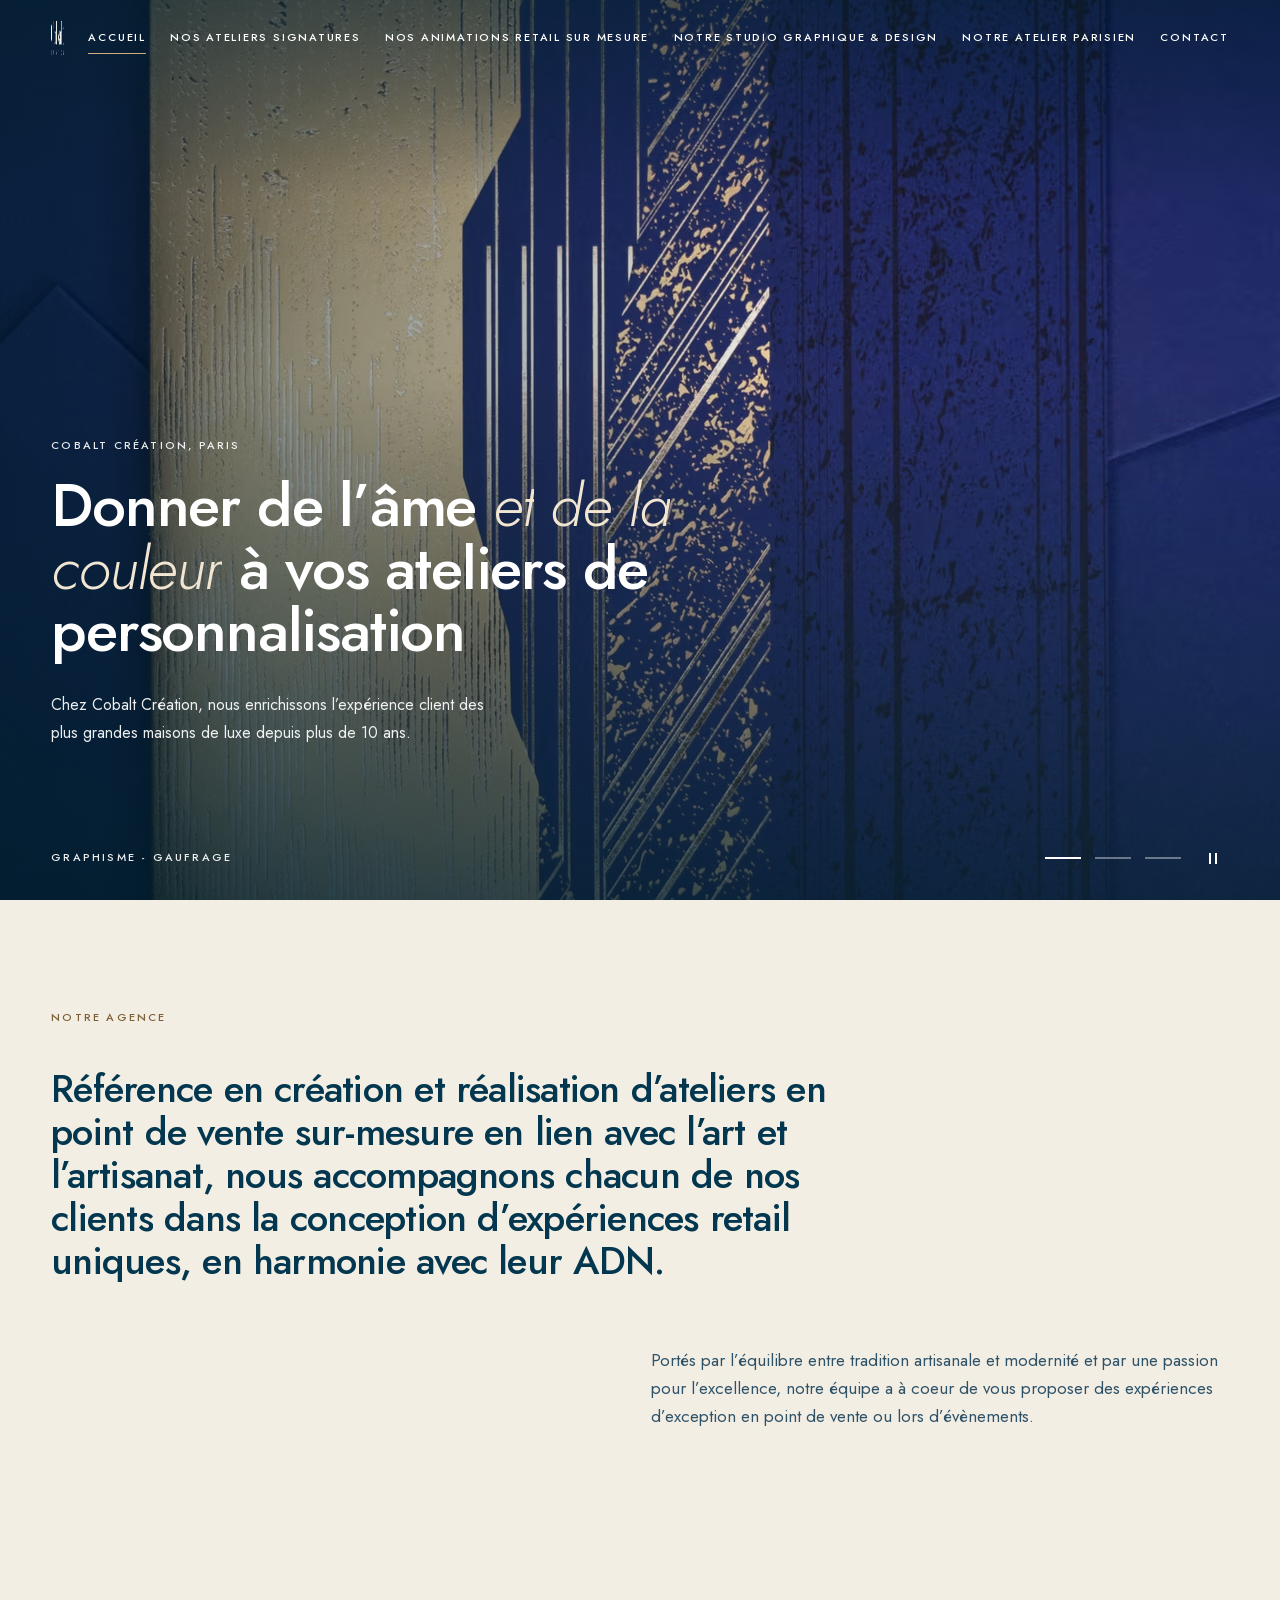
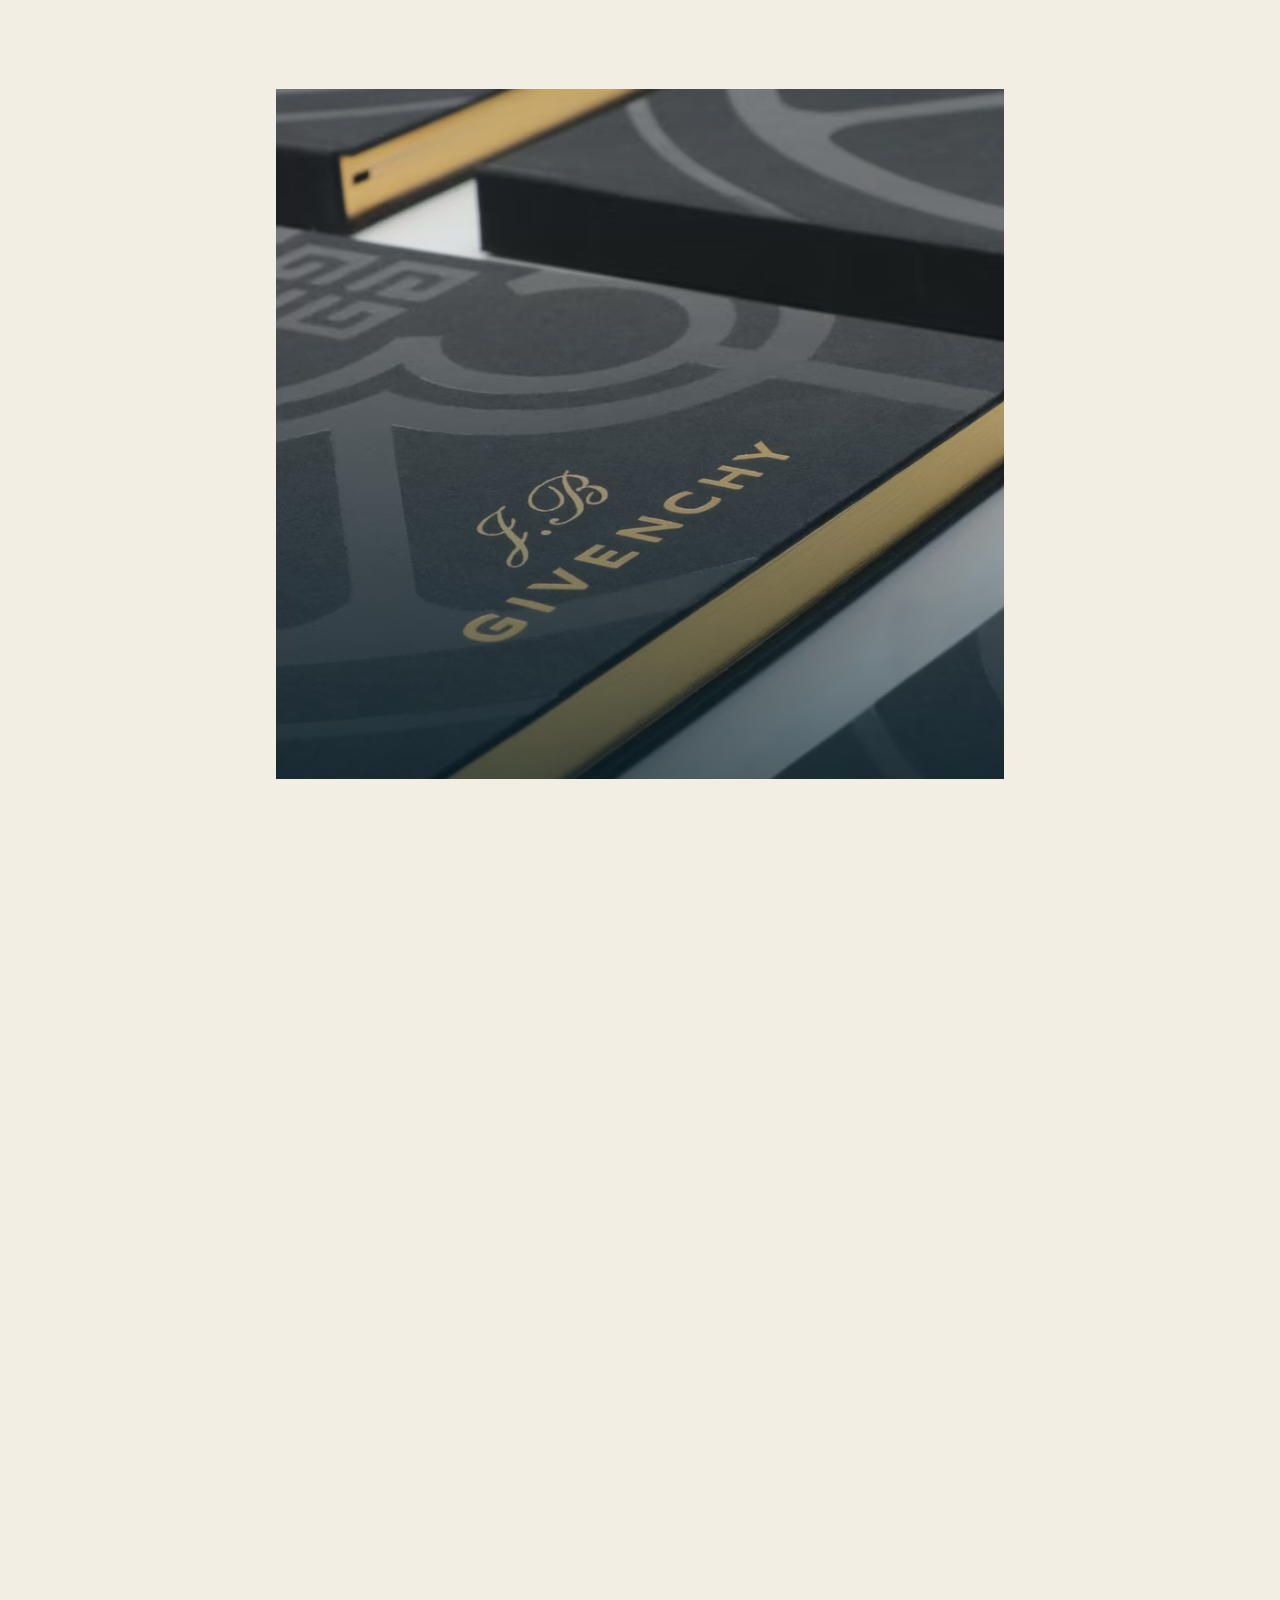
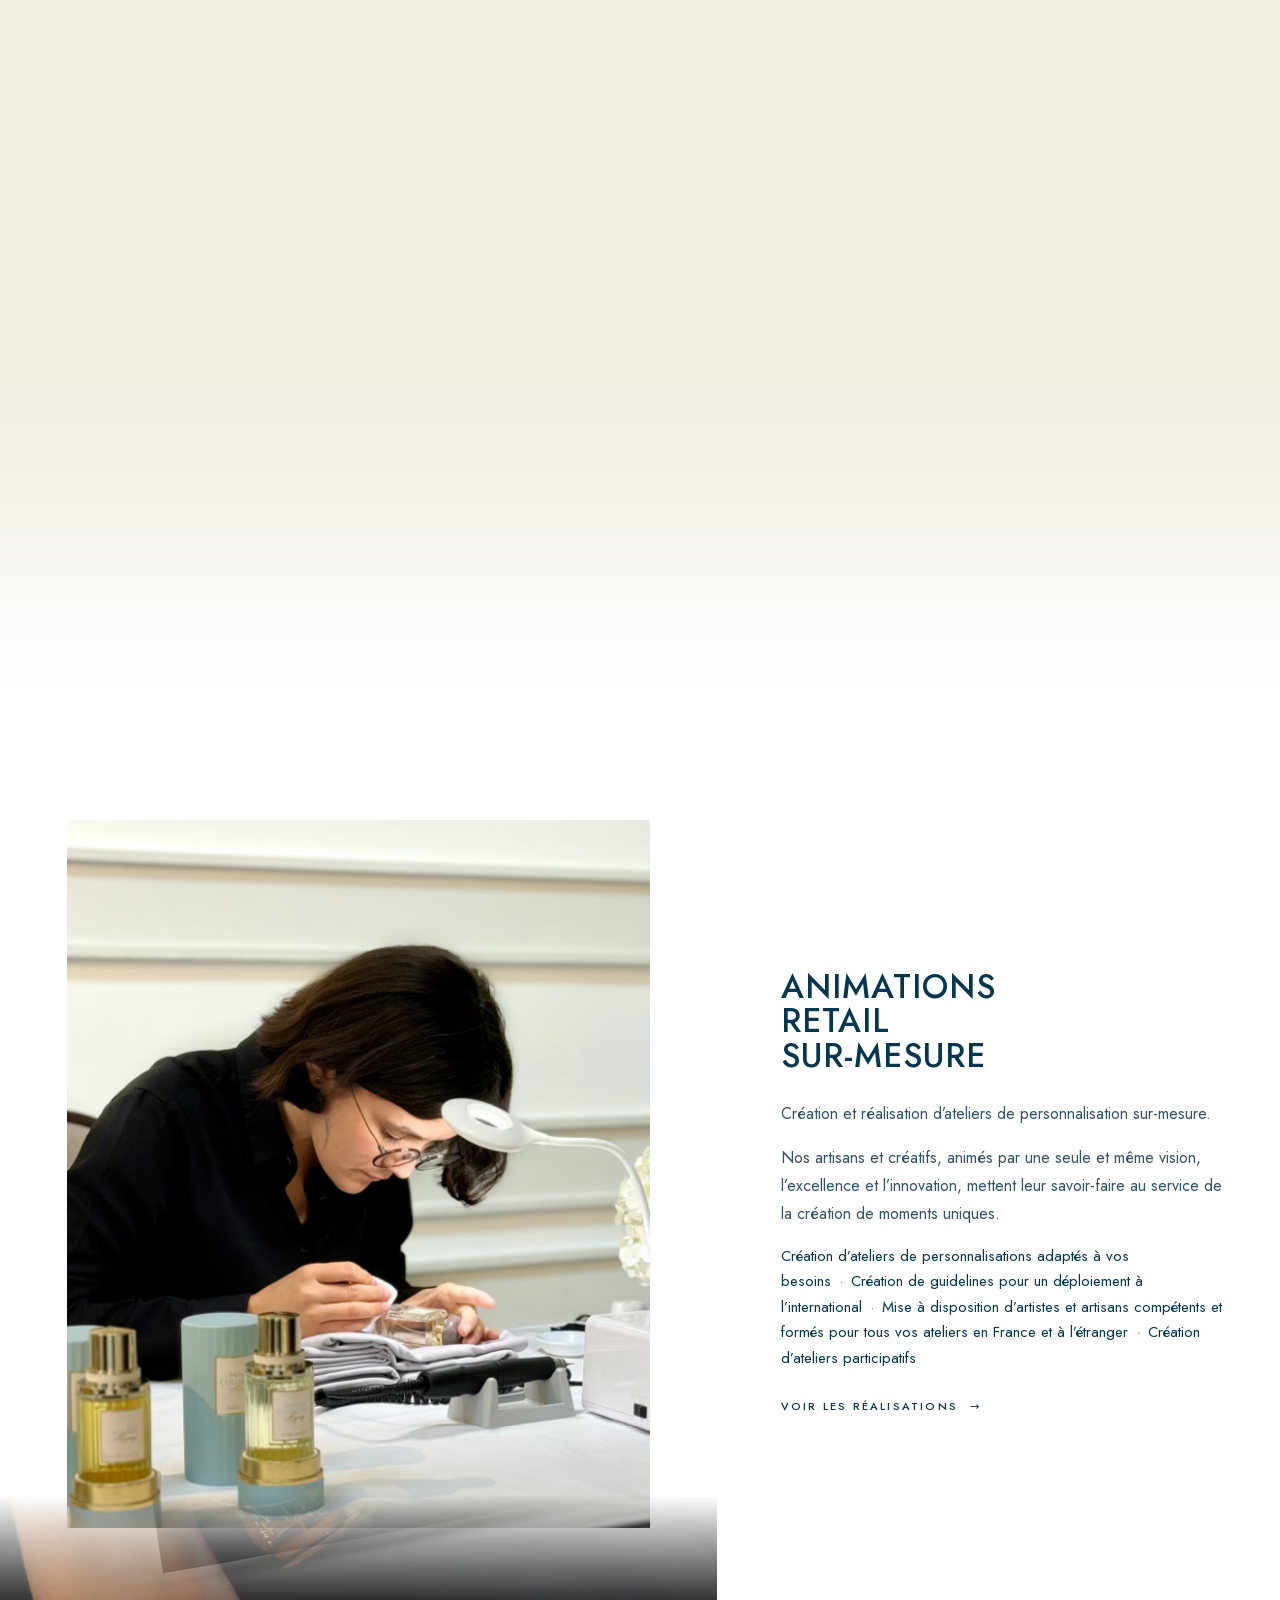
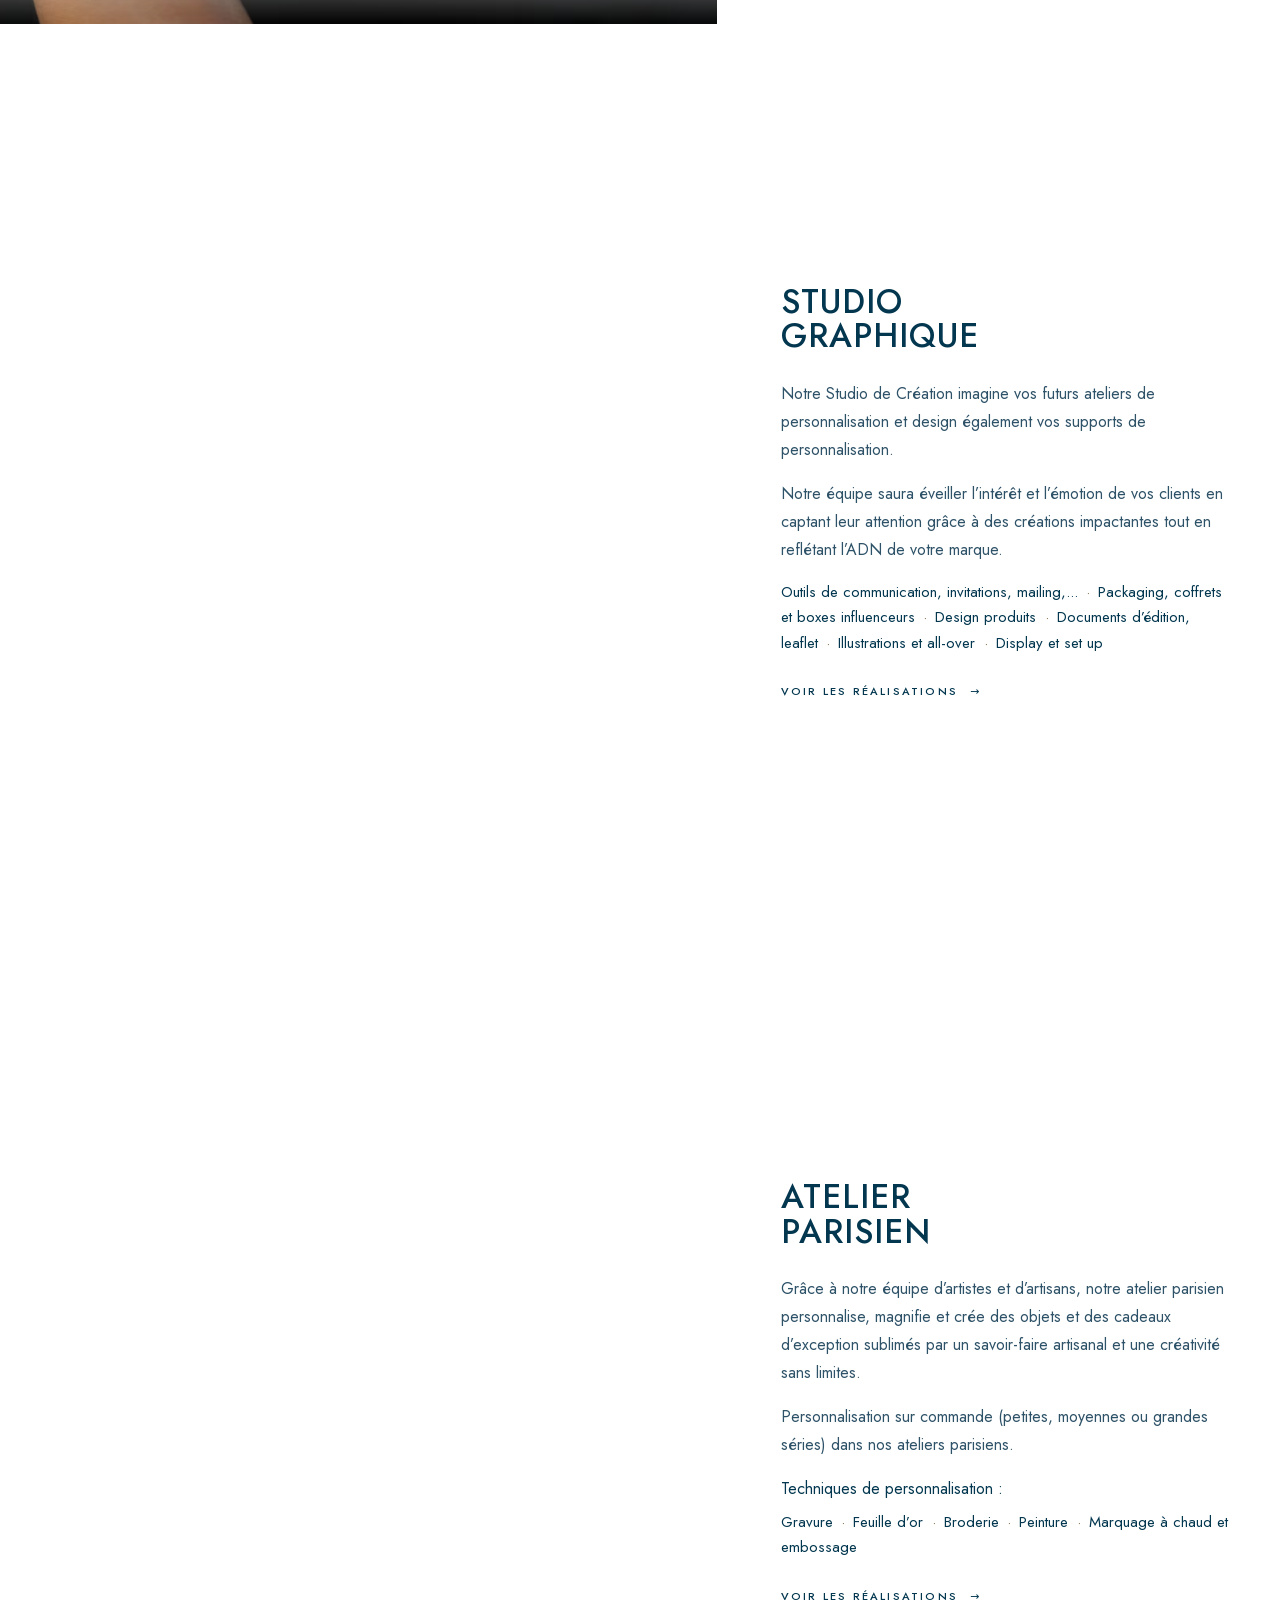
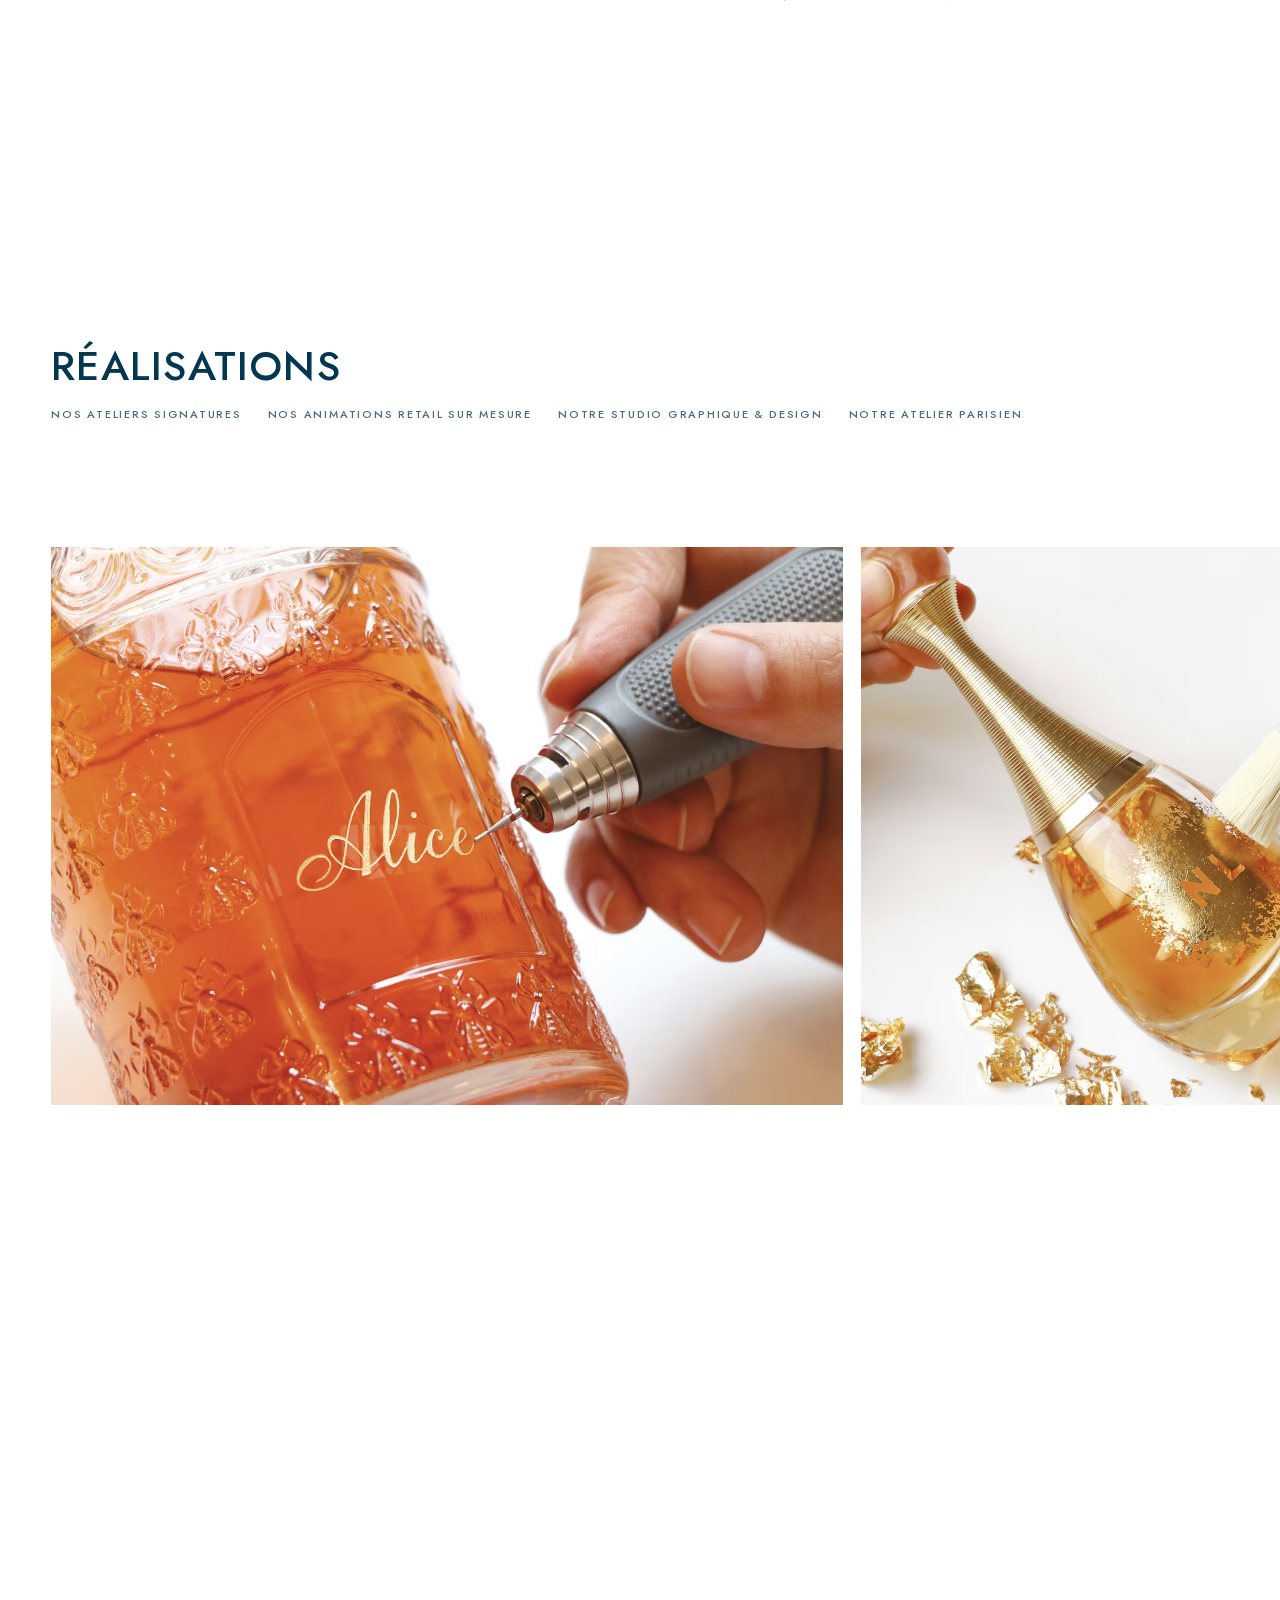
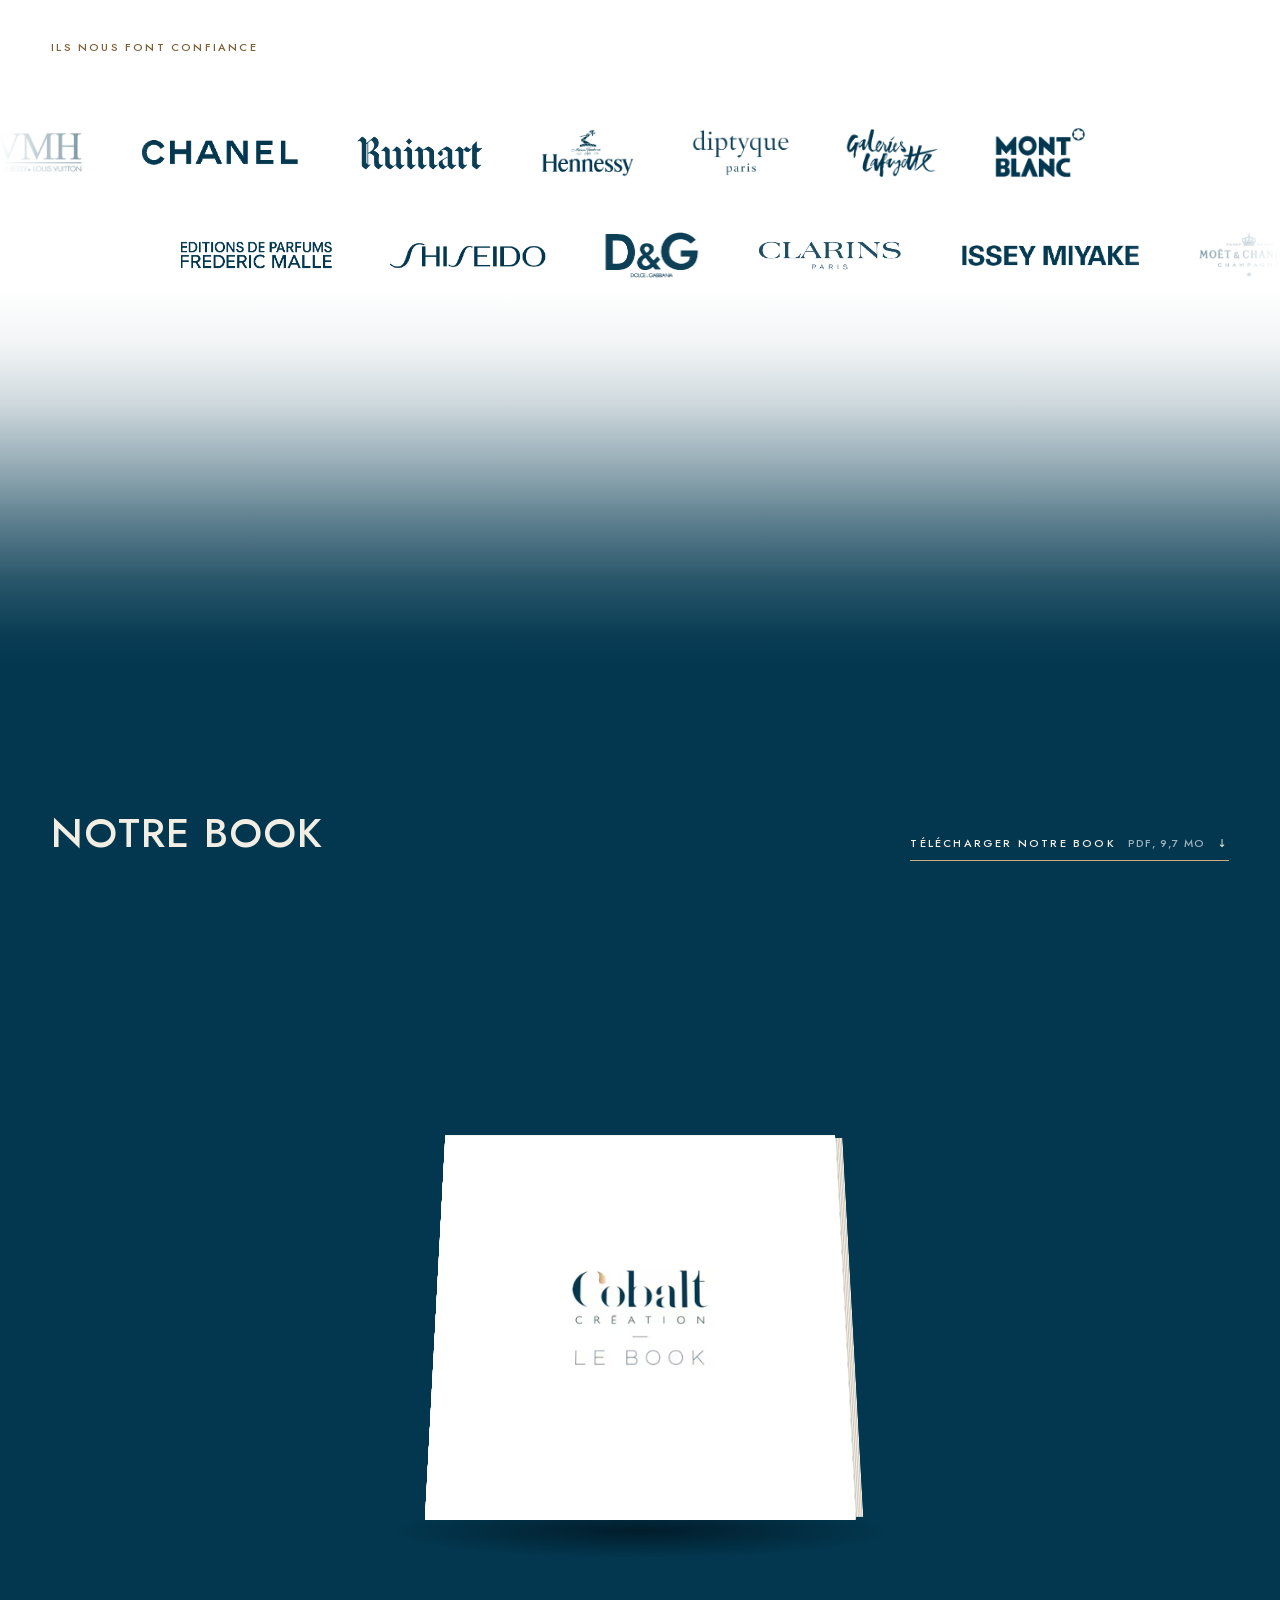
==== commit 9fa984ac: "V2 : continuité (les réalisations de l'accueil s'ouvrent sur place, la photo de la rubrique suivante" ====
--- a/index.html
+++ b/index.html
@@ -21,7 +21,7 @@
 <link rel="apple-touch-icon" href="assets/media/apple-touch-icon.png">
 <link rel="preload" href="assets/fonts/jost.woff2" as="font" type="font/woff2" crossorigin>
 <link rel="stylesheet" href="assets/site.css">
-<script>document.documentElement.classList.add('js');try{if(sessionStorage.getItem('cc-pt')){sessionStorage.removeItem('cc-pt');if(!matchMedia('(prefers-reduced-motion: reduce)').matches)document.documentElement.classList.add('pt-in')}}catch(e){};try{if(!sessionStorage.getItem('cc-intro')&&!matchMedia('(prefers-reduced-motion: reduce)').matches)document.documentElement.classList.add('is-opening')}catch(e){}</script>
+<script>document.documentElement.classList.add('js');try{var pt=sessionStorage.getItem('cc-pt');if(pt){sessionStorage.removeItem('cc-pt');if(!matchMedia('(prefers-reduced-motion: reduce)').matches)document.documentElement.classList.add(pt==='img'?'pt-img':'pt-in')}}catch(e){};try{if(!sessionStorage.getItem('cc-intro')&&!matchMedia('(prefers-reduced-motion: reduce)').matches)document.documentElement.classList.add('is-opening')}catch(e){}</script>
 <script src="assets/vendor/gsap.min.js" defer></script>
 <script src="assets/vendor/ScrollTrigger.min.js" defer></script>
 <script src="assets/vendor/lenis.min.js" defer></script>
@@ -118,7 +118,7 @@
       <h2 id="hx-t" class="h-sec">Réalisations</h2>
       <ul class="hx__rubrics"><li><a href="creation-d-objet-unique/">Nos ateliers signatures</a></li><li><a href="ateliers-de-personnalisation/">Nos animations retail sur mesure</a></li><li><a href="design-graphique-design-papier/">Notre studio graphique &amp; design</a></li><li><a href="coffrets-packaging/">Notre atelier parisien</a></li></ul>
     </div>
-    <div class="hx__viewport"><ul class="hx__track" data-hx-track><li class="hx__item" style="--ar:1.419"><a href="creation-d-objet-unique/#piece-2"><span class="hx__frame"><picture><source type="image/avif" srcset="assets/media/50a83d9d3d18-800.avif 800w, assets/media/50a83d9d3d18-1600.avif 1600w" sizes="(max-width: 900px) 80vw, calc(62vh * 1.65)"><img class="hx__img" src="assets/media/50a83d9d3d18-800.jpg" srcset="assets/media/50a83d9d3d18-800.jpg 800w, assets/media/50a83d9d3d18-1600.jpg 1600w" sizes="(max-width: 900px) 80vw, calc(62vh * 1.65)" width="800" height="564" alt="La Gravure" loading="lazy" decoding="async"></picture></span><span class="hx__cap"><span class="hx__t">La Gravure</span><span class="hx__s"></span><span class="hx__r">Nos ateliers signatures</span></span></a></li><li class="hx__item" style="--ar:1.419"><a href="creation-d-objet-unique/#piece-3"><span class="hx__frame"><picture><source type="image/avif" srcset="assets/media/e299d102def1-800.avif 800w, assets/media/e299d102def1-1600.avif 1600w" sizes="(max-width: 900px) 80vw, calc(62vh * 1.65)"><img class="hx__img" src="assets/media/e299d102def1-800.jpg" srcset="assets/media/e299d102def1-800.jpg 800w, assets/media/e299d102def1-1600.jpg 1600w" sizes="(max-width: 900px) 80vw, calc(62vh * 1.65)" width="800" height="564" alt="La feuille d’or" loading="lazy" decoding="async"></picture></span><span class="hx__cap"><span class="hx__t">La feuille d’or</span><span class="hx__s"></span><span class="hx__r">Nos ateliers signatures</span></span></a></li><li class="hx__item" style="--ar:1.419"><a href="creation-d-objet-unique/#piece-4"><span class="hx__frame"><picture><source type="image/avif" srcset="assets/media/facebf48bc61-800.avif 800w, assets/media/facebf48bc61-1600.avif 1600w" sizes="(max-width: 900px) 80vw, calc(62vh * 1.65)"><img class="hx__img" src="assets/media/facebf48bc61-800.jpg" srcset="assets/media/facebf48bc61-800.jpg 800w, assets/media/facebf48bc61-1600.jpg 1600w" sizes="(max-width: 900px) 80vw, calc(62vh * 1.65)" width="800" height="564" alt="L’illustration" loading="lazy" decoding="async"></picture></span><span class="hx__cap"><span class="hx__t">L’illustration</span><span class="hx__s"></span><span class="hx__r">Nos ateliers signatures</span></span></a></li><li class="hx__item" style="--ar:1.000"><a href="ateliers-de-personnalisation/#piece-1"><span class="hx__frame"><picture><source type="image/avif" srcset="assets/media/0a2355af026d-800.avif 800w, assets/media/0a2355af026d-1536.avif 1536w" sizes="(max-width: 900px) 80vw, calc(62vh * 1.16)"><img class="hx__img" src="assets/media/0a2355af026d-800.jpg" srcset="assets/media/0a2355af026d-800.jpg 800w, assets/media/0a2355af026d-1536.jpg 1536w" sizes="(max-width: 900px) 80vw, calc(62vh * 1.16)" width="800" height="800" alt="Ruinart, Carte Blanche 2023, Atelier évènementiel - Dorure à chaud" loading="lazy" decoding="async"></picture></span><span class="hx__cap"><span class="hx__t">Ruinart</span><span class="hx__s">Carte Blanche 2023 · Atelier évènementiel - Dorure à chaud</span><span class="hx__r">Nos animations retail sur mesure</span></span></a></li><li class="hx__item" style="--ar:1.000"><a href="ateliers-de-personnalisation/#piece-2"><span class="hx__frame"><picture><source type="image/avif" srcset="assets/media/ed1e4c8ec7b2-800.avif 800w, assets/media/ed1e4c8ec7b2-1600.avif 1600w" sizes="(max-width: 900px) 80vw, calc(62vh * 1.16)"><img class="hx__img" src="assets/media/ed1e4c8ec7b2-800.jpg" srcset="assets/media/ed1e4c8ec7b2-800.jpg 800w, assets/media/ed1e4c8ec7b2-1600.jpg 1600w" sizes="(max-width: 900px) 80vw, calc(62vh * 1.16)" width="800" height="800" alt="Givenchy, La Collection Particulière, Atelier retail - Gravure" loading="lazy" decoding="async"></picture></span><span class="hx__cap"><span class="hx__t">Givenchy</span><span class="hx__s">La Collection Particulière · Atelier retail - Gravure</span><span class="hx__r">Nos animations retail sur mesure</span></span></a></li><li class="hx__item" style="--ar:0.667"><a href="ateliers-de-personnalisation/#piece-3"><span class="hx__frame"><picture><source type="image/avif" srcset="assets/media/63471216a14a-800.avif 800w, assets/media/63471216a14a-1600.avif 1600w" sizes="(max-width: 900px) 80vw, calc(62vh * 0.77)"><img class="hx__img" src="assets/media/63471216a14a-800.jpg" srcset="assets/media/63471216a14a-800.jpg 800w, assets/media/63471216a14a-1600.jpg 1600w" sizes="(max-width: 900px) 80vw, calc(62vh * 0.77)" width="800" height="1200" alt="Dior, Xmas Parties 2024, Confection de Couronnes de Noël" loading="lazy" decoding="async"></picture></span><span class="hx__cap"><span class="hx__t">Dior</span><span class="hx__s">Xmas Parties 2024 · Confection de Couronnes de Noël</span><span class="hx__r">Nos animations retail sur mesure</span></span></a></li><li class="hx__item" style="--ar:0.667"><a href="design-graphique-design-papier/#piece-1"><span class="hx__frame"><picture><source type="image/avif" srcset="assets/media/40a8eebbf9c0-800.avif 800w, assets/media/40a8eebbf9c0-1600.avif 1600w" sizes="(max-width: 900px) 80vw, calc(62vh * 0.77)"><img class="hx__img" src="assets/media/40a8eebbf9c0-800.jpg" srcset="assets/media/40a8eebbf9c0-800.jpg 800w, assets/media/40a8eebbf9c0-1600.jpg 1600w" sizes="(max-width: 900px) 80vw, calc(62vh * 0.77)" width="800" height="1200" alt="Evidens de Beauté, Chinese New Year 2025" loading="lazy" decoding="async"></picture></span><span class="hx__cap"><span class="hx__t">Evidens de Beauté</span><span class="hx__s">Chinese New Year 2025</span><span class="hx__r">Notre studio graphique &amp; design</span></span></a></li><li class="hx__item" style="--ar:1.400"><a href="design-graphique-design-papier/#piece-2"><span class="hx__frame"><picture><source type="image/avif" srcset="assets/media/dd7d7397eb9f-800.avif 800w, assets/media/dd7d7397eb9f-1600.avif 1600w" sizes="(max-width: 900px) 80vw, calc(62vh * 1.62)"><img class="hx__img" src="assets/media/dd7d7397eb9f-800.jpg" srcset="assets/media/dd7d7397eb9f-800.jpg 800w, assets/media/dd7d7397eb9f-1600.jpg 1600w" sizes="(max-width: 900px) 80vw, calc(62vh * 1.62)" width="800" height="571" alt="Guerlain, Néroli Plein Sud" loading="lazy" decoding="async"></picture></span><span class="hx__cap"><span class="hx__t">Guerlain</span><span class="hx__s">Néroli Plein Sud</span><span class="hx__r">Notre studio graphique &amp; design</span></span></a></li><li class="hx__item" style="--ar:1.379"><a href="design-graphique-design-papier/#piece-3"><span class="hx__frame"><picture><source type="image/avif" srcset="assets/media/13d0253e40a6-800.avif 800w, assets/media/13d0253e40a6-1600.avif 1600w" sizes="(max-width: 900px) 80vw, calc(62vh * 1.60)"><img class="hx__img" src="assets/media/13d0253e40a6-800.jpg" srcset="assets/media/13d0253e40a6-800.jpg 800w, assets/media/13d0253e40a6-1600.jpg 1600w" sizes="(max-width: 900px) 80vw, calc(62vh * 1.60)" width="800" height="580" alt="Evidens de Beauté, Carte de Voeux 2024" loading="lazy" decoding="async"></picture></span><span class="hx__cap"><span class="hx__t">Evidens de Beauté</span><span class="hx__s">Carte de Voeux 2024</span><span class="hx__r">Notre studio graphique &amp; design</span></span></a></li><li class="hx__item" style="--ar:1.000"><a href="coffrets-packaging/#piece-1"><span class="hx__frame"><picture><source type="image/avif" srcset="assets/media/396411c5f961-800.avif 800w, assets/media/396411c5f961-1600.avif 1600w" sizes="(max-width: 900px) 80vw, calc(62vh * 1.16)"><img class="hx__img" src="assets/media/396411c5f961-800.jpg" srcset="assets/media/396411c5f961-800.jpg 800w, assets/media/396411c5f961-1600.jpg 1600w" sizes="(max-width: 900px) 80vw, calc(62vh * 1.16)" width="800" height="800" alt="Glenmorangie, Pièce unique - Gravure et feuille d’or" loading="lazy" decoding="async"></picture></span><span class="hx__cap"><span class="hx__t">Glenmorangie</span><span class="hx__s">Pièce unique - Gravure et feuille d’or</span><span class="hx__r">Notre atelier parisien</span></span></a></li><li class="hx__item" style="--ar:1.479"><a href="coffrets-packaging/#piece-2"><span class="hx__frame"><picture><source type="image/avif" srcset="assets/media/d891365d6708-800.avif 800w, assets/media/d891365d6708-1600.avif 1600w" sizes="(max-width: 900px) 80vw, calc(62vh * 1.72)"><img class="hx__img" src="assets/media/d891365d6708-800.jpg" srcset="assets/media/d891365d6708-800.jpg 800w, assets/media/d891365d6708-1600.jpg 1600w" sizes="(max-width: 900px) 80vw, calc(62vh * 1.72)" width="800" height="541" alt="Guerlain, Personnalisation d’une série de 25 coffrets pour Holidays 2024 - Strass et Motifs" loading="lazy" decoding="async"></picture></span><span class="hx__cap"><span class="hx__t">Guerlain</span><span class="hx__s">Personnalisation d’une série de 25 coffrets pour Holidays 2024 - Strass et Motifs</span><span class="hx__r">Notre atelier parisien</span></span></a></li><li class="hx__item" style="--ar:1.000"><a href="coffrets-packaging/#piece-3"><span class="hx__frame"><picture><source type="image/avif" srcset="assets/media/7ea76c0f7e48-800.avif 800w, assets/media/7ea76c0f7e48-1600.avif 1600w" sizes="(max-width: 900px) 80vw, calc(62vh * 1.16)"><img class="hx__img" src="assets/media/7ea76c0f7e48-800.jpg" srcset="assets/media/7ea76c0f7e48-800.jpg 800w, assets/media/7ea76c0f7e48-1600.jpg 1600w" sizes="(max-width: 900px) 80vw, calc(62vh * 1.16)" width="800" height="800" alt="Cartier, Personnalisation d’une série de céramiques" loading="lazy" decoding="async"></picture></span><span class="hx__cap"><span class="hx__t">Cartier</span><span class="hx__s">Personnalisation d’une série de céramiques</span><span class="hx__r">Notre atelier parisien</span></span></a></li></ul></div>
+    <div class="hx__viewport"><ul class="hx__track" data-hx-track><li class="hx__item" style="--ar:1.419"><a href="creation-d-objet-unique/#piece-2" data-lb="1" data-item='{&quot;t&quot;: &quot;La Gravure&quot;, &quot;s&quot;: &quot;&quot;, &quot;d&quot;: &quot;Idéale pour sublimer le verre, certains plastiques, la céramique, la laque...\nLa gravure est réalisée par un artiste à la main.\nNous pouvons calligraphier un texte mais également reproduire ou créer\nune illustration selon votre brief.\nLes gravures peuvent être colorées ou dorées à la feuille.&quot;, &quot;jpg&quot;: &quot;assets/media/50a83d9d3d18-1600.jpg&quot;, &quot;avif&quot;: &quot;assets/media/50a83d9d3d18-1600.avif&quot;, &quot;alt&quot;: &quot;La Gravure&quot;}'><span class="hx__frame"><picture><source type="image/avif" srcset="assets/media/50a83d9d3d18-800.avif 800w, assets/media/50a83d9d3d18-1600.avif 1600w" sizes="(max-width: 900px) 80vw, calc(62vh * 1.65)"><img class="hx__img" src="assets/media/50a83d9d3d18-800.jpg" srcset="assets/media/50a83d9d3d18-800.jpg 800w, assets/media/50a83d9d3d18-1600.jpg 1600w" sizes="(max-width: 900px) 80vw, calc(62vh * 1.65)" width="800" height="564" alt="La Gravure" loading="lazy" decoding="async"></picture></span><span class="hx__cap"><span class="hx__t">La Gravure</span><span class="hx__s"></span><span class="hx__r">Nos ateliers signatures</span></span></a></li><li class="hx__item" style="--ar:1.419"><a href="creation-d-objet-unique/#piece-3" data-lb="2" data-item='{&quot;t&quot;: &quot;La feuille d’or&quot;, &quot;s&quot;: &quot;&quot;, &quot;d&quot;: &quot;Idéale pour sublimer le verre, la céramique, le papier, le marbre ...\n\nLa feuille d’or permet une reproduction d’un motif ou l’application d’initiale.\n\nUn traitement plus libre de la feuille d’or offrira un décor unique et lumineux.\n\nFeuille or ou argent véritable/faux or ou faux argent.&quot;, &quot;jpg&quot;: &quot;assets/media/e299d102def1-1600.jpg&quot;, &quot;avif&quot;: &quot;assets/media/e299d102def1-1600.avif&quot;, &quot;alt&quot;: &quot;La feuille d’or&quot;}'><span class="hx__frame"><picture><source type="image/avif" srcset="assets/media/e299d102def1-800.avif 800w, assets/media/e299d102def1-1600.avif 1600w" sizes="(max-width: 900px) 80vw, calc(62vh * 1.65)"><img class="hx__img" src="assets/media/e299d102def1-800.jpg" srcset="assets/media/e299d102def1-800.jpg 800w, assets/media/e299d102def1-1600.jpg 1600w" sizes="(max-width: 900px) 80vw, calc(62vh * 1.65)" width="800" height="564" alt="La feuille d’or" loading="lazy" decoding="async"></picture></span><span class="hx__cap"><span class="hx__t">La feuille d’or</span><span class="hx__s"></span><span class="hx__r">Nos ateliers signatures</span></span></a></li><li class="hx__item" style="--ar:1.419"><a href="creation-d-objet-unique/#piece-4" data-lb="3" data-item='{&quot;t&quot;: &quot;L’illustration&quot;, &quot;s&quot;: &quot;&quot;, &quot;d&quot;: &quot;Idéale pour faire rêver vos invités.\n\nNos artistes vous accompagnent dans la réalisation de vos projets, du brief jusqu’à la production.\n\n\n\nNos artistes peuvent également réaliser des pièces uniques, des cadeaux d’exception.&quot;, &quot;jpg&quot;: &quot;assets/media/facebf48bc61-1600.jpg&quot;, &quot;avif&quot;: &quot;assets/media/facebf48bc61-1600.avif&quot;, &quot;alt&quot;: &quot;L’illustration&quot;}'><span class="hx__frame"><picture><source type="image/avif" srcset="assets/media/facebf48bc61-800.avif 800w, assets/media/facebf48bc61-1600.avif 1600w" sizes="(max-width: 900px) 80vw, calc(62vh * 1.65)"><img class="hx__img" src="assets/media/facebf48bc61-800.jpg" srcset="assets/media/facebf48bc61-800.jpg 800w, assets/media/facebf48bc61-1600.jpg 1600w" sizes="(max-width: 900px) 80vw, calc(62vh * 1.65)" width="800" height="564" alt="L’illustration" loading="lazy" decoding="async"></picture></span><span class="hx__cap"><span class="hx__t">L’illustration</span><span class="hx__s"></span><span class="hx__r">Nos ateliers signatures</span></span></a></li><li class="hx__item" style="--ar:1.000"><a href="ateliers-de-personnalisation/#piece-1" data-lb="4" data-item='{&quot;t&quot;: &quot;Ruinart&quot;, &quot;s&quot;: &quot;Carte Blanche 2023\nAtelier évènementiel - Dorure à chaud&quot;, &quot;d&quot;: &quot;Création et réalisation d’un atelier de personnalisation de dorure à chaud au Carreau du Temple.&quot;, &quot;jpg&quot;: &quot;assets/media/0a2355af026d-1536.jpg&quot;, &quot;avif&quot;: &quot;assets/media/0a2355af026d-1536.avif&quot;, &quot;alt&quot;: &quot;Ruinart, Carte Blanche 2023, Atelier évènementiel - Dorure à chaud&quot;}'><span class="hx__frame"><picture><source type="image/avif" srcset="assets/media/0a2355af026d-800.avif 800w, assets/media/0a2355af026d-1536.avif 1536w" sizes="(max-width: 900px) 80vw, calc(62vh * 1.16)"><img class="hx__img" src="assets/media/0a2355af026d-800.jpg" srcset="assets/media/0a2355af026d-800.jpg 800w, assets/media/0a2355af026d-1536.jpg 1536w" sizes="(max-width: 900px) 80vw, calc(62vh * 1.16)" width="800" height="800" alt="Ruinart, Carte Blanche 2023, Atelier évènementiel - Dorure à chaud" loading="lazy" decoding="async"></picture></span><span class="hx__cap"><span class="hx__t">Ruinart</span><span class="hx__s">Carte Blanche 2023 · Atelier évènementiel - Dorure à chaud</span><span class="hx__r">Nos animations retail sur mesure</span></span></a></li><li class="hx__item" style="--ar:1.000"><a href="ateliers-de-personnalisation/#piece-2" data-lb="5" data-item='{&quot;t&quot;: &quot;Givenchy&quot;, &quot;s&quot;: &quot;La Collection Particulière\nAtelier retail - Gravure&quot;, &quot;d&quot;: &quot;Création d’illustrations sur-mesure, réalisées en gravure sur verre, pour La Collection Particulière à l’espace Pic Antin des Galeries Lafayette Haussmann&quot;, &quot;jpg&quot;: &quot;assets/media/ed1e4c8ec7b2-1600.jpg&quot;, &quot;avif&quot;: &quot;assets/media/ed1e4c8ec7b2-1600.avif&quot;, &quot;alt&quot;: &quot;Givenchy, La Collection Particulière, Atelier retail - Gravure&quot;}'><span class="hx__frame"><picture><source type="image/avif" srcset="assets/media/ed1e4c8ec7b2-800.avif 800w, assets/media/ed1e4c8ec7b2-1600.avif 1600w" sizes="(max-width: 900px) 80vw, calc(62vh * 1.16)"><img class="hx__img" src="assets/media/ed1e4c8ec7b2-800.jpg" srcset="assets/media/ed1e4c8ec7b2-800.jpg 800w, assets/media/ed1e4c8ec7b2-1600.jpg 1600w" sizes="(max-width: 900px) 80vw, calc(62vh * 1.16)" width="800" height="800" alt="Givenchy, La Collection Particulière, Atelier retail - Gravure" loading="lazy" decoding="async"></picture></span><span class="hx__cap"><span class="hx__t">Givenchy</span><span class="hx__s">La Collection Particulière · Atelier retail - Gravure</span><span class="hx__r">Nos animations retail sur mesure</span></span></a></li><li class="hx__item" style="--ar:0.667"><a href="ateliers-de-personnalisation/#piece-3" data-lb="6" data-item='{&quot;t&quot;: &quot;Dior&quot;, &quot;s&quot;: &quot;Xmas Parties 2024\nConfection de Couronnes de Noël&quot;, &quot;d&quot;: &quot;Réalisation de couronnes de Noël en fleurs et végétaux séchés pour les Xmas Parties 2024 en France.&quot;, &quot;jpg&quot;: &quot;assets/media/63471216a14a-1600.jpg&quot;, &quot;avif&quot;: &quot;assets/media/63471216a14a-1600.avif&quot;, &quot;alt&quot;: &quot;Dior, Xmas Parties 2024, Confection de Couronnes de Noël&quot;}'><span class="hx__frame"><picture><source type="image/avif" srcset="assets/media/63471216a14a-800.avif 800w, assets/media/63471216a14a-1600.avif 1600w" sizes="(max-width: 900px) 80vw, calc(62vh * 0.77)"><img class="hx__img" src="assets/media/63471216a14a-800.jpg" srcset="assets/media/63471216a14a-800.jpg 800w, assets/media/63471216a14a-1600.jpg 1600w" sizes="(max-width: 900px) 80vw, calc(62vh * 0.77)" width="800" height="1200" alt="Dior, Xmas Parties 2024, Confection de Couronnes de Noël" loading="lazy" decoding="async"></picture></span><span class="hx__cap"><span class="hx__t">Dior</span><span class="hx__s">Xmas Parties 2024 · Confection de Couronnes de Noël</span><span class="hx__r">Nos animations retail sur mesure</span></span></a></li><li class="hx__item" style="--ar:0.667"><a href="design-graphique-design-papier/#piece-1" data-lb="7" data-item='{&quot;t&quot;: &quot;Evidens de Beauté&quot;, &quot;s&quot;: &quot;Chinese New Year 2025&quot;, &quot;d&quot;: &quot;Création sur mesure et production d’une red pocket à l’occasion de Chinese New Year 2025.&quot;, &quot;jpg&quot;: &quot;assets/media/40a8eebbf9c0-1600.jpg&quot;, &quot;avif&quot;: &quot;assets/media/40a8eebbf9c0-1600.avif&quot;, &quot;alt&quot;: &quot;Evidens de Beauté, Chinese New Year 2025&quot;}'><span class="hx__frame"><picture><source type="image/avif" srcset="assets/media/40a8eebbf9c0-800.avif 800w, assets/media/40a8eebbf9c0-1600.avif 1600w" sizes="(max-width: 900px) 80vw, calc(62vh * 0.77)"><img class="hx__img" src="assets/media/40a8eebbf9c0-800.jpg" srcset="assets/media/40a8eebbf9c0-800.jpg 800w, assets/media/40a8eebbf9c0-1600.jpg 1600w" sizes="(max-width: 900px) 80vw, calc(62vh * 0.77)" width="800" height="1200" alt="Evidens de Beauté, Chinese New Year 2025" loading="lazy" decoding="async"></picture></span><span class="hx__cap"><span class="hx__t">Evidens de Beauté</span><span class="hx__s">Chinese New Year 2025</span><span class="hx__r">Notre studio graphique &amp; design</span></span></a></li><li class="hx__item" style="--ar:1.400"><a href="design-graphique-design-papier/#piece-2" data-lb="8" data-item='{&quot;t&quot;: &quot;Guerlain&quot;, &quot;s&quot;: &quot;Néroli Plein Sud&quot;, &quot;d&quot;: &quot;Création sur mesure et production d’une invitation et de cartes postales.&quot;, &quot;jpg&quot;: &quot;assets/media/dd7d7397eb9f-1600.jpg&quot;, &quot;avif&quot;: &quot;assets/media/dd7d7397eb9f-1600.avif&quot;, &quot;alt&quot;: &quot;Guerlain, Néroli Plein Sud&quot;}'><span class="hx__frame"><picture><source type="image/avif" srcset="assets/media/dd7d7397eb9f-800.avif 800w, assets/media/dd7d7397eb9f-1600.avif 1600w" sizes="(max-width: 900px) 80vw, calc(62vh * 1.62)"><img class="hx__img" src="assets/media/dd7d7397eb9f-800.jpg" srcset="assets/media/dd7d7397eb9f-800.jpg 800w, assets/media/dd7d7397eb9f-1600.jpg 1600w" sizes="(max-width: 900px) 80vw, calc(62vh * 1.62)" width="800" height="571" alt="Guerlain, Néroli Plein Sud" loading="lazy" decoding="async"></picture></span><span class="hx__cap"><span class="hx__t">Guerlain</span><span class="hx__s">Néroli Plein Sud</span><span class="hx__r">Notre studio graphique &amp; design</span></span></a></li><li class="hx__item" style="--ar:1.379"><a href="design-graphique-design-papier/#piece-3" data-lb="9" data-item='{&quot;t&quot;: &quot;Evidens de Beauté&quot;, &quot;s&quot;: &quot;Carte de Voeux 2024&quot;, &quot;d&quot;: &quot;Création sur mesure et production de la carte de voeux 2025 de la Maison Evidens de Beauté.&quot;, &quot;jpg&quot;: &quot;assets/media/13d0253e40a6-1600.jpg&quot;, &quot;avif&quot;: &quot;assets/media/13d0253e40a6-1600.avif&quot;, &quot;alt&quot;: &quot;Evidens de Beauté, Carte de Voeux 2024&quot;}'><span class="hx__frame"><picture><source type="image/avif" srcset="assets/media/13d0253e40a6-800.avif 800w, assets/media/13d0253e40a6-1600.avif 1600w" sizes="(max-width: 900px) 80vw, calc(62vh * 1.60)"><img class="hx__img" src="assets/media/13d0253e40a6-800.jpg" srcset="assets/media/13d0253e40a6-800.jpg 800w, assets/media/13d0253e40a6-1600.jpg 1600w" sizes="(max-width: 900px) 80vw, calc(62vh * 1.60)" width="800" height="580" alt="Evidens de Beauté, Carte de Voeux 2024" loading="lazy" decoding="async"></picture></span><span class="hx__cap"><span class="hx__t">Evidens de Beauté</span><span class="hx__s">Carte de Voeux 2024</span><span class="hx__r">Notre studio graphique &amp; design</span></span></a></li><li class="hx__item" style="--ar:1.000"><a href="coffrets-packaging/#piece-1" data-lb="10" data-item='{&quot;t&quot;: &quot;Glenmorangie&quot;, &quot;s&quot;: &quot;Pièce unique - Gravure et feuille d’or&quot;, &quot;d&quot;: &quot;Réalisation à la main d’une gravure anglaise avec une finition à la feuille d’or véritable.&quot;, &quot;jpg&quot;: &quot;assets/media/396411c5f961-1600.jpg&quot;, &quot;avif&quot;: &quot;assets/media/396411c5f961-1600.avif&quot;, &quot;alt&quot;: &quot;Glenmorangie, Pièce unique - Gravure et feuille d’or&quot;}'><span class="hx__frame"><picture><source type="image/avif" srcset="assets/media/396411c5f961-800.avif 800w, assets/media/396411c5f961-1600.avif 1600w" sizes="(max-width: 900px) 80vw, calc(62vh * 1.16)"><img class="hx__img" src="assets/media/396411c5f961-800.jpg" srcset="assets/media/396411c5f961-800.jpg 800w, assets/media/396411c5f961-1600.jpg 1600w" sizes="(max-width: 900px) 80vw, calc(62vh * 1.16)" width="800" height="800" alt="Glenmorangie, Pièce unique - Gravure et feuille d’or" loading="lazy" decoding="async"></picture></span><span class="hx__cap"><span class="hx__t">Glenmorangie</span><span class="hx__s">Pièce unique - Gravure et feuille d’or</span><span class="hx__r">Notre atelier parisien</span></span></a></li><li class="hx__item" style="--ar:1.479"><a href="coffrets-packaging/#piece-2" data-lb="11" data-item='{&quot;t&quot;: &quot;Guerlain&quot;, &quot;s&quot;: &quot;Personnalisation d’une série de 25 coffrets pour Holidays 2024 - Strass et Motifs&quot;, &quot;d&quot;: &quot;Personnalisation de coffret Guerlain avec motif et strass&quot;, &quot;jpg&quot;: &quot;assets/media/d891365d6708-1600.jpg&quot;, &quot;avif&quot;: &quot;assets/media/d891365d6708-1600.avif&quot;, &quot;alt&quot;: &quot;Guerlain, Personnalisation d’une série de 25 coffrets pour Holidays 2024 - Strass et Motifs&quot;}'><span class="hx__frame"><picture><source type="image/avif" srcset="assets/media/d891365d6708-800.avif 800w, assets/media/d891365d6708-1600.avif 1600w" sizes="(max-width: 900px) 80vw, calc(62vh * 1.72)"><img class="hx__img" src="assets/media/d891365d6708-800.jpg" srcset="assets/media/d891365d6708-800.jpg 800w, assets/media/d891365d6708-1600.jpg 1600w" sizes="(max-width: 900px) 80vw, calc(62vh * 1.72)" width="800" height="541" alt="Guerlain, Personnalisation d’une série de 25 coffrets pour Holidays 2024 - Strass et Motifs" loading="lazy" decoding="async"></picture></span><span class="hx__cap"><span class="hx__t">Guerlain</span><span class="hx__s">Personnalisation d’une série de 25 coffrets pour Holidays 2024 - Strass et Motifs</span><span class="hx__r">Notre atelier parisien</span></span></a></li><li class="hx__item" style="--ar:1.000"><a href="coffrets-packaging/#piece-3" data-lb="12" data-item='{&quot;t&quot;: &quot;Cartier&quot;, &quot;s&quot;: &quot;Personnalisation d’une série de céramiques&quot;, &quot;d&quot;: &quot;Personnalisation à la main de céramiques parfumables&quot;, &quot;jpg&quot;: &quot;assets/media/7ea76c0f7e48-1600.jpg&quot;, &quot;avif&quot;: &quot;assets/media/7ea76c0f7e48-1600.avif&quot;, &quot;alt&quot;: &quot;Cartier, Personnalisation d’une série de céramiques&quot;}'><span class="hx__frame"><picture><source type="image/avif" srcset="assets/media/7ea76c0f7e48-800.avif 800w, assets/media/7ea76c0f7e48-1600.avif 1600w" sizes="(max-width: 900px) 80vw, calc(62vh * 1.16)"><img class="hx__img" src="assets/media/7ea76c0f7e48-800.jpg" srcset="assets/media/7ea76c0f7e48-800.jpg 800w, assets/media/7ea76c0f7e48-1600.jpg 1600w" sizes="(max-width: 900px) 80vw, calc(62vh * 1.16)" width="800" height="800" alt="Cartier, Personnalisation d’une série de céramiques" loading="lazy" decoding="async"></picture></span><span class="hx__cap"><span class="hx__t">Cartier</span><span class="hx__s">Personnalisation d’une série de céramiques</span><span class="hx__r">Notre atelier parisien</span></span></a></li></ul></div>
   </div>
 </section><section class="trust" aria-labelledby="trust-t" data-mist="ink">
   <div class="wrap"><h2 id="trust-t" class="eyebrow trust__t">Ils nous font confiance</h2></div>
@@ -158,6 +158,11 @@
   </div>
 </footer>
 </div>
-
+<dialog class="lb" data-lightbox aria-label="Réalisation agrandie" data-lenis-prevent>
+  <div class="lb__stage"><picture><source type="image/avif"><img alt=""></picture></div>
+  <div class="lb__meta"><h2 class="lb__t"></h2><p class="lb__s"></p><p class="lb__d"></p>
+    <p class="lb__nav"><button class="lb__btn lb__prev" type="button" aria-label="Réalisation précédente">&larr;</button><span class="lb__count" aria-live="polite"></span><button class="lb__btn lb__next" type="button" aria-label="Réalisation suivante">&rarr;</button></p></div>
+  <button class="lb__btn lb__close" type="button">Fermer</button>
+</dialog>
 </body>
 </html>
--- a/assets/site.css
+++ b/assets/site.css
@@ -379,28 +379,28 @@
 /* ---------- lightbox ---------- */
 .lb { width: 100vw; height: 100dvh; max-width: none; max-height: none; margin: 0; padding: 0; border: 0; background: #fff; color: var(--text); overflow: hidden; }
 .lb::backdrop { background: rgba(255, 255, 255, .98); }
-.lb[open] { display: grid; grid-template-columns: 1fr minmax(260px, 340px); animation: lb-in .6s var(--expo); }
+.lb[open] { display: grid; grid-template-columns: minmax(0, 1fr) minmax(260px, 360px); animation: lb-in .6s var(--expo); }
 @keyframes lb-in { from { opacity: 0; } }
-.lb__stage { position: relative; display: grid; place-items: center; padding: 72px 88px; min-height: 0; touch-action: pan-y; }
-.lb__stage img { max-width: 100%; max-height: calc(100dvh - 144px); width: auto; height: auto; object-fit: contain; transition: opacity .45s var(--ease), transform .8s var(--expo); }
+.lb__stage { position: relative; display: grid; place-items: center; padding: 48px clamp(24px, 4vw, 64px); min-height: 0; overflow: hidden; touch-action: pan-y; cursor: pointer; }
+.lb__stage img { grid-area: 1 / 1; max-width: 100%; max-height: calc(100dvh - 96px); width: auto; height: auto; object-fit: contain; transition: opacity .45s var(--ease); }
+.lb__stage img.lb__old { pointer-events: none; }
 .lb__stage img.is-loading { opacity: 0; transform: scale(.97); }
-.lb__meta { align-self: end; padding: 0 40px 56px 0; }
-.lb__count { font-size: var(--s-label); font-weight: var(--w-label); letter-spacing: var(--t-label); color: var(--mute); margin-bottom: 18px; }
+.lb__meta { align-self: end; padding: 0 clamp(28px, 3vw, 48px) 48px 0; }
+.lb__nav { display: flex; align-items: center; gap: 6px; margin: 30px 0 0 -14px; }
+.lb__count { min-width: 6ch; text-align: center; font-size: var(--s-label); font-weight: var(--w-label); letter-spacing: var(--t-label); color: var(--mute); }
 .lb__t { font-size: clamp(20px, 1.7vw, 26px); font-weight: var(--w-display); letter-spacing: var(--t-caps); text-transform: uppercase; color: var(--ink); line-height: 1.45; margin-bottom: 8px; }
 .lb__s { color: var(--mute); font-size: 15px; white-space: pre-line; }
 .lb__d { font-size: 15px; }
-.lb__btn { position: absolute; z-index: 2; border: 0; background: none; cursor: pointer; color: var(--ink); font-size: var(--s-label); font-weight: var(--w-label); letter-spacing: var(--t-label); text-transform: uppercase; padding: 14px; }
-.lb__close { top: 18px; right: 22px; }
-.lb__prev, .lb__next { top: 50%; translate: 0 -50%; font-size: 28px; letter-spacing: 0; width: 56px; height: 56px; }
-.lb__prev { left: 16px; }
-.lb__next { right: calc(min(340px, 30vw) + 8px); }
+.lb__btn { z-index: 2; border: 0; background: none; cursor: pointer; color: var(--ink); font-size: var(--s-label); font-weight: var(--w-label); letter-spacing: var(--t-label); text-transform: uppercase; padding: 14px; }
+.lb__close { position: absolute; top: 18px; right: 22px; }
+.lb__prev, .lb__next { display: inline-grid; place-items: center; padding: 0; font-size: 20px; line-height: 1; letter-spacing: 0; width: 48px; height: 48px; transition: transform .5s var(--expo); }
+.lb__prev:hover { transform: translateX(-4px); } .lb__next:hover { transform: translateX(4px); }
 @media (max-width: 900px) {
-  .lb[open] { grid-template-columns: 1fr; grid-template-rows: 1fr auto; }
-  .lb__stage { padding: 64px 16px 8px; }
-  .lb__stage img { max-height: calc(100dvh - 260px); }
-  .lb__meta { padding: 12px 20px 28px; align-self: start; }
-  .lb__next { right: 6px; } .lb__prev { left: 6px; }
-  .lb__prev, .lb__next { top: 40%; }
+  .lb[open] { grid-template-columns: 1fr; grid-template-rows: minmax(0, auto) auto; align-content: center; }
+  .lb__stage { padding: 60px 0 0; }
+  .lb__stage img { max-height: calc(100dvh - 270px); }
+  .lb__meta { padding: 16px var(--gut) 24px; align-self: start; }
+  .lb__nav { margin-top: 14px; }
 }
 
 /* ---------- contact: a photograph of an atelier beside the form ---------- */
@@ -535,10 +535,12 @@
 
 /* ---------- page transition: an ink curtain with the house's mark closes, the next page lifts it ---------- */
 .pt, html.pt-in::after { position: fixed; inset: 0; z-index: 200; pointer-events: none;
-  background: var(--ink) url("media/logo-cobalt-creme.png") center / clamp(120px, 11vw, 170px) auto no-repeat; }
-.pt { clip-path: inset(100% 0 0 0); animation: pt-cover .6s var(--expo) forwards; }
+  background: var(--paper) url("media/logo-cobalt.png") center / clamp(96px, 8vw, 136px) auto no-repeat; }
+.pt { clip-path: inset(100% 0 0 0); animation: pt-cover .4s var(--expo) forwards; }
 @keyframes pt-cover { to { clip-path: inset(0 0 0 0); } }
-html.pt-in::after { content: ""; animation: pt-lift .95s var(--expo) .2s forwards; }
+html.pt-in::after { content: ""; animation: pt-lift .6s var(--expo) .05s forwards; }
+/* the next-rubric photograph was carried over: the new page's title rises on the same picture */
+.next.is-leaving .next__in { opacity: 0; transform: translateY(-12px); transition: opacity .3s var(--ease), transform .4s var(--ease); }
 @keyframes pt-lift { to { clip-path: inset(0 0 100% 0); } }
 
 /* ---------- lightbox: the photograph opens from inside its frame ---------- */
